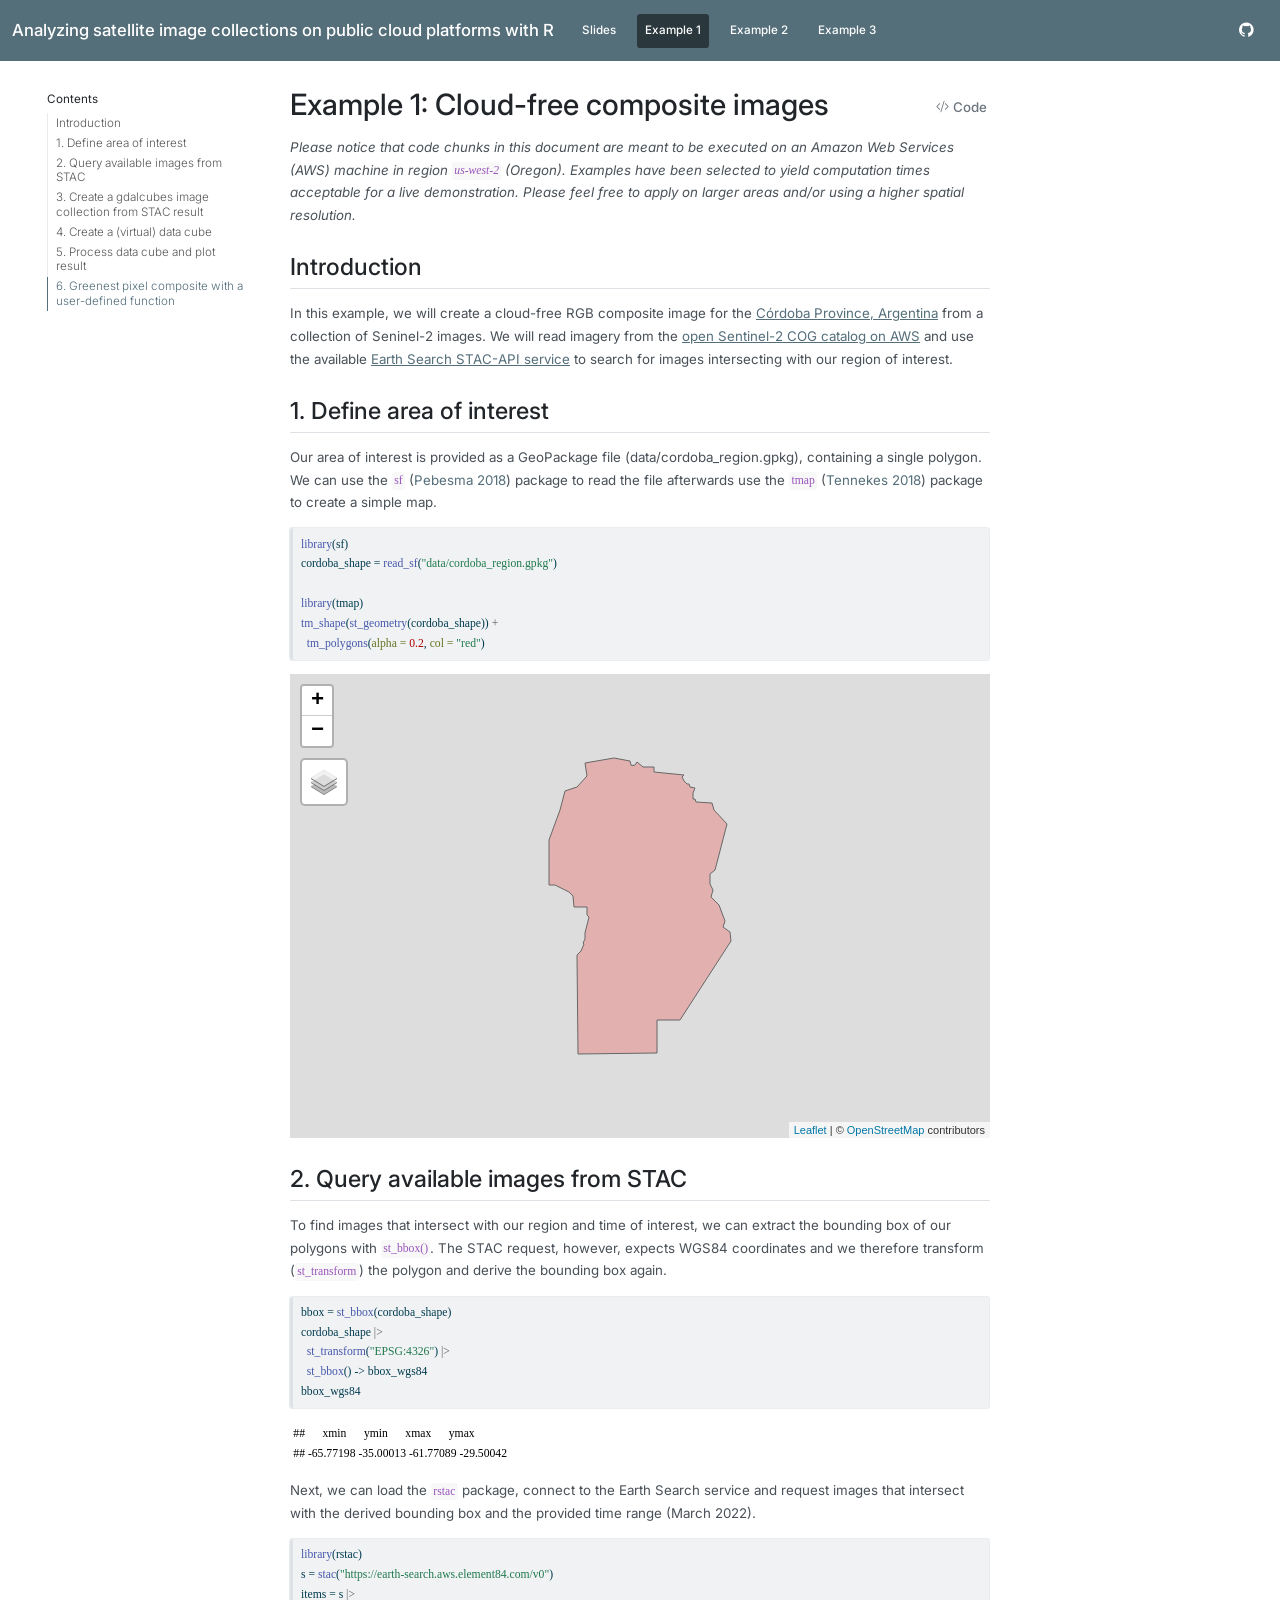
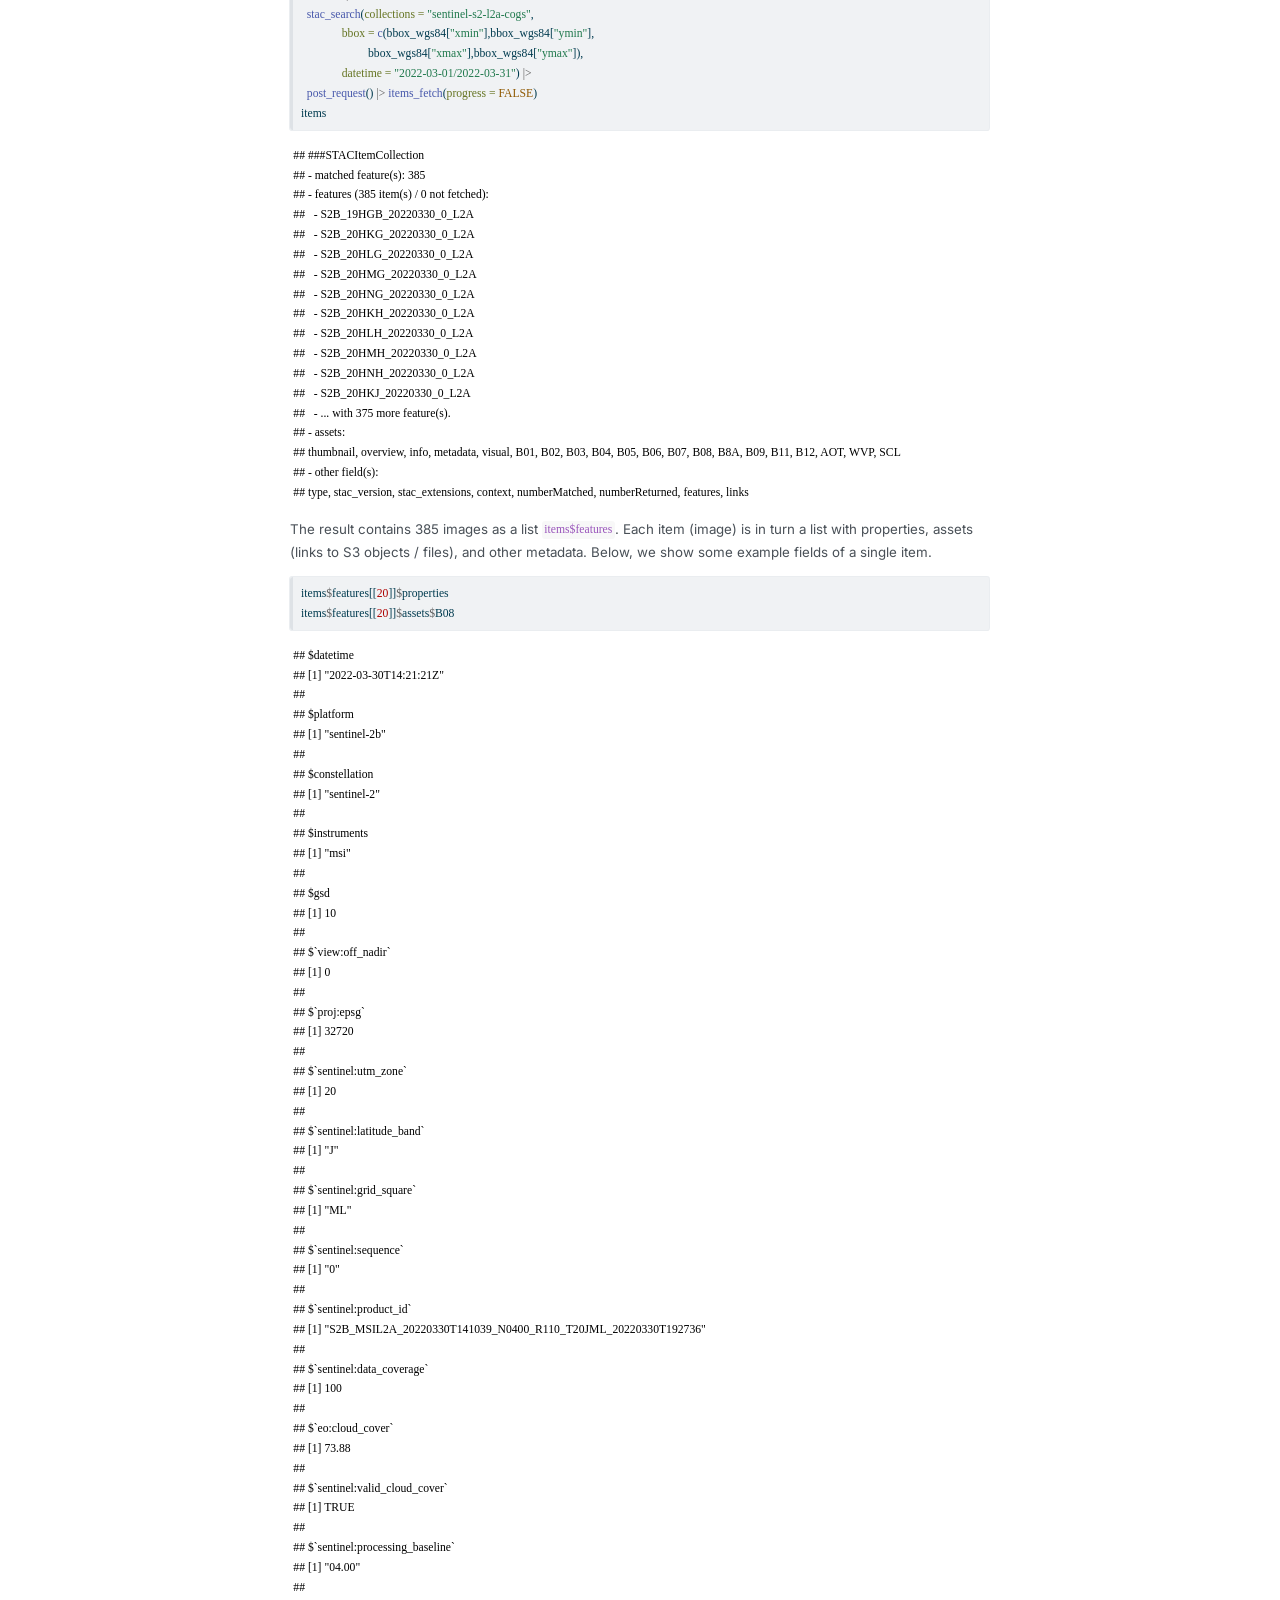
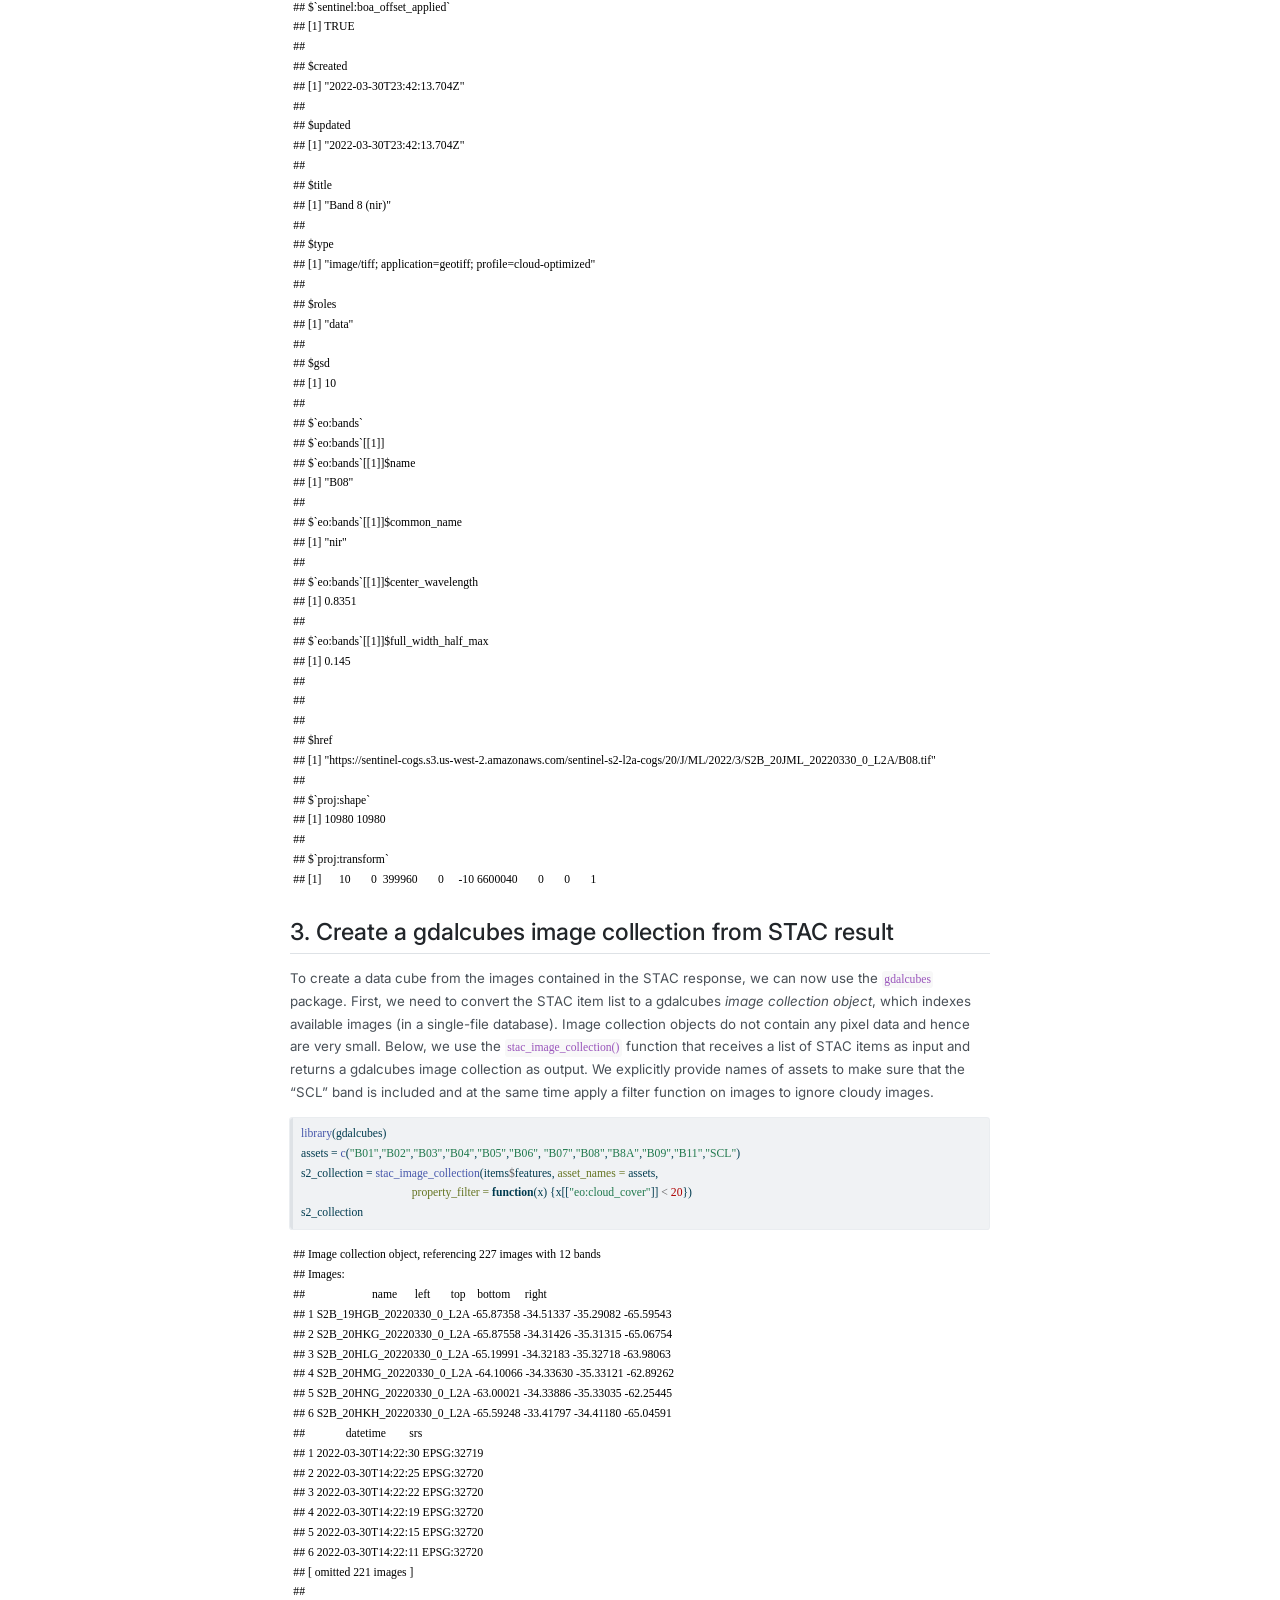
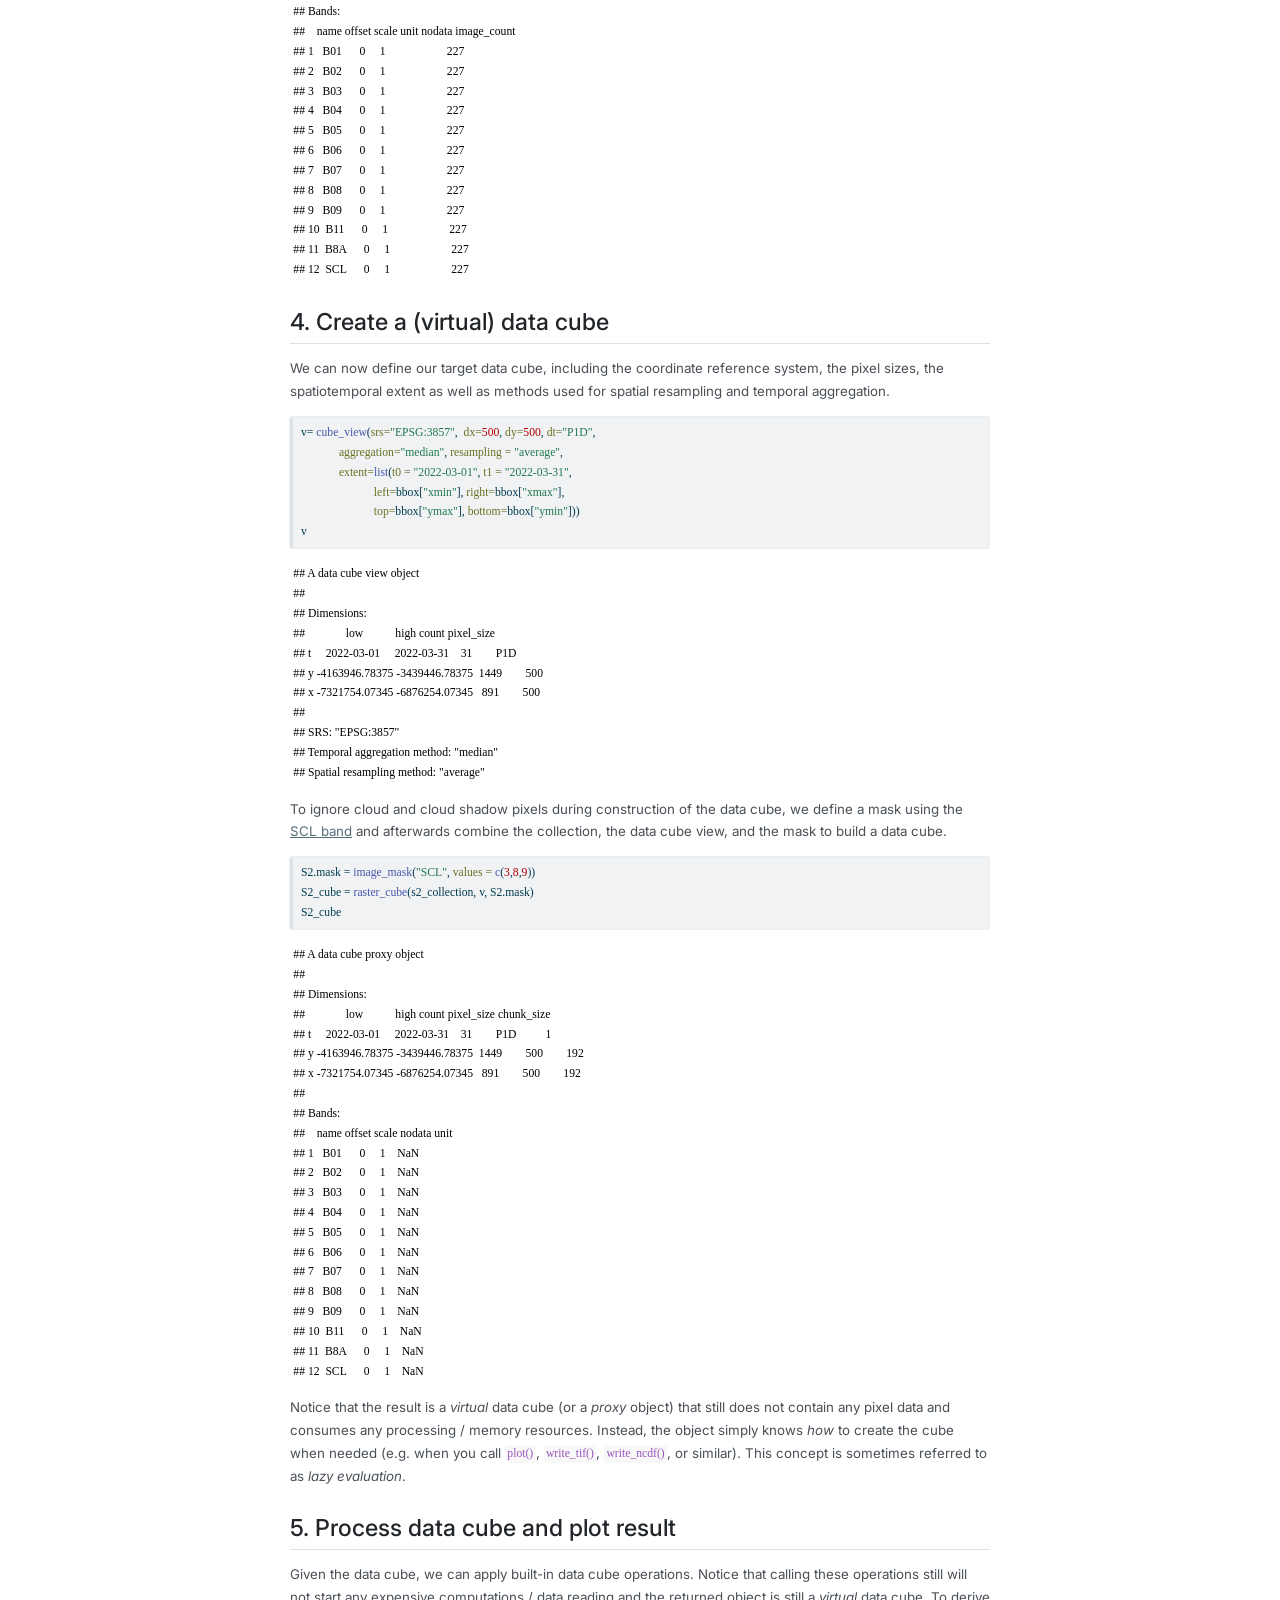
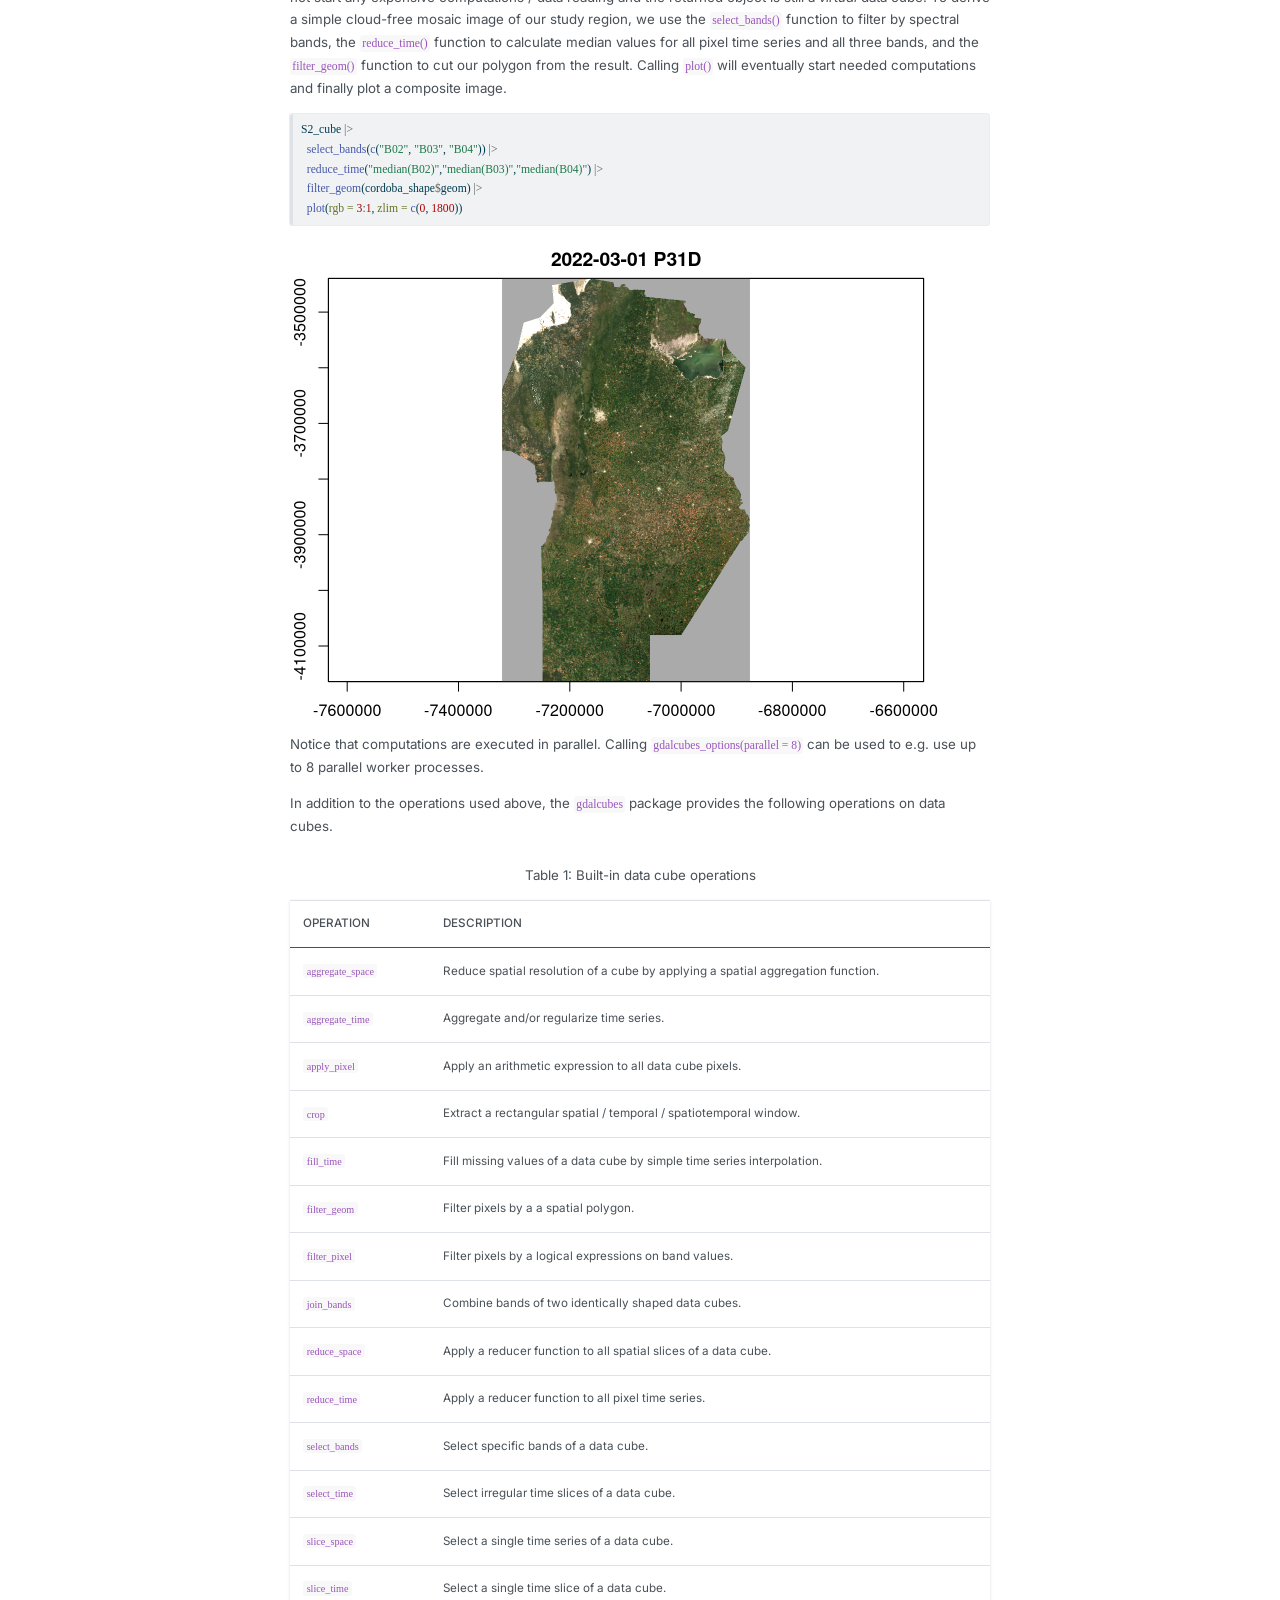
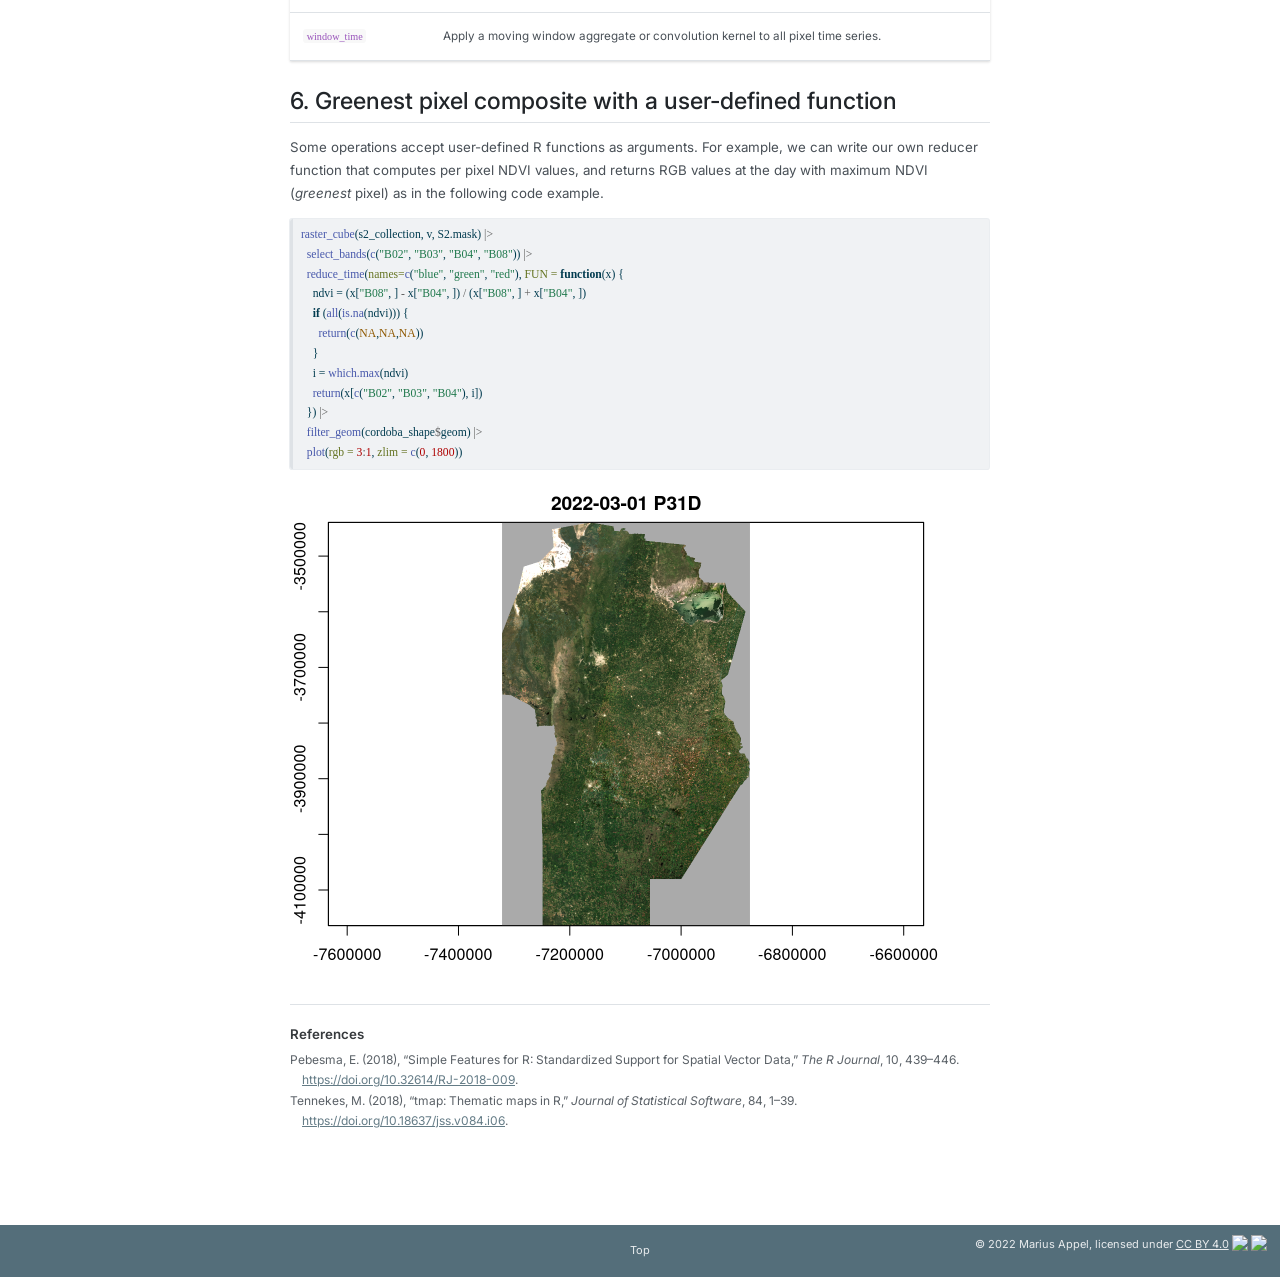
==== docs/ex01.html @ 3a86fdca "initial commit" ====
<!DOCTYPE html>
<html xmlns="http://www.w3.org/1999/xhtml" lang="en" xml:lang="en"><head>

<meta charset="utf-8">
<meta name="generator" content="quarto-1.0.36">

<meta name="viewport" content="width=device-width, initial-scale=1.0, user-scalable=yes">


<title>Analyzing satellite image collections on public cloud platforms with R - Example 1: Cloud-free composite images</title>
<style>
code{white-space: pre-wrap;}
span.smallcaps{font-variant: small-caps;}
span.underline{text-decoration: underline;}
div.column{display: inline-block; vertical-align: top; width: 50%;}
div.hanging-indent{margin-left: 1.5em; text-indent: -1.5em;}
ul.task-list{list-style: none;}
pre > code.sourceCode { white-space: pre; position: relative; }
pre > code.sourceCode > span { display: inline-block; line-height: 1.25; }
pre > code.sourceCode > span:empty { height: 1.2em; }
.sourceCode { overflow: visible; }
code.sourceCode > span { color: inherit; text-decoration: inherit; }
div.sourceCode { margin: 1em 0; }
pre.sourceCode { margin: 0; }
@media screen {
div.sourceCode { overflow: auto; }
}
@media print {
pre > code.sourceCode { white-space: pre-wrap; }
pre > code.sourceCode > span { text-indent: -5em; padding-left: 5em; }
}
pre.numberSource code
  { counter-reset: source-line 0; }
pre.numberSource code > span
  { position: relative; left: -4em; counter-increment: source-line; }
pre.numberSource code > span > a:first-child::before
  { content: counter(source-line);
    position: relative; left: -1em; text-align: right; vertical-align: baseline;
    border: none; display: inline-block;
    -webkit-touch-callout: none; -webkit-user-select: none;
    -khtml-user-select: none; -moz-user-select: none;
    -ms-user-select: none; user-select: none;
    padding: 0 4px; width: 4em;
    color: #aaaaaa;
  }
pre.numberSource { margin-left: 3em; border-left: 1px solid #aaaaaa;  padding-left: 4px; }
div.sourceCode
  {   }
@media screen {
pre > code.sourceCode > span > a:first-child::before { text-decoration: underline; }
}
code span.al { color: #ff0000; font-weight: bold; } /* Alert */
code span.an { color: #60a0b0; font-weight: bold; font-style: italic; } /* Annotation */
code span.at { color: #7d9029; } /* Attribute */
code span.bn { color: #40a070; } /* BaseN */
code span.bu { } /* BuiltIn */
code span.cf { color: #007020; font-weight: bold; } /* ControlFlow */
code span.ch { color: #4070a0; } /* Char */
code span.cn { color: #880000; } /* Constant */
code span.co { color: #60a0b0; font-style: italic; } /* Comment */
code span.cv { color: #60a0b0; font-weight: bold; font-style: italic; } /* CommentVar */
code span.do { color: #ba2121; font-style: italic; } /* Documentation */
code span.dt { color: #902000; } /* DataType */
code span.dv { color: #40a070; } /* DecVal */
code span.er { color: #ff0000; font-weight: bold; } /* Error */
code span.ex { } /* Extension */
code span.fl { color: #40a070; } /* Float */
code span.fu { color: #06287e; } /* Function */
code span.im { } /* Import */
code span.in { color: #60a0b0; font-weight: bold; font-style: italic; } /* Information */
code span.kw { color: #007020; font-weight: bold; } /* Keyword */
code span.op { color: #666666; } /* Operator */
code span.ot { color: #007020; } /* Other */
code span.pp { color: #bc7a00; } /* Preprocessor */
code span.sc { color: #4070a0; } /* SpecialChar */
code span.ss { color: #bb6688; } /* SpecialString */
code span.st { color: #4070a0; } /* String */
code span.va { color: #19177c; } /* Variable */
code span.vs { color: #4070a0; } /* VerbatimString */
code span.wa { color: #60a0b0; font-weight: bold; font-style: italic; } /* Warning */
div.csl-bib-body { }
div.csl-entry {
  clear: both;
}
.hanging div.csl-entry {
  margin-left:2em;
  text-indent:-2em;
}
div.csl-left-margin {
  min-width:2em;
  float:left;
}
div.csl-right-inline {
  margin-left:2em;
  padding-left:1em;
}
div.csl-indent {
  margin-left: 2em;
}
</style>


<script src="site_libs/quarto-nav/quarto-nav.js"></script>
<script src="site_libs/quarto-nav/headroom.min.js"></script>
<script src="site_libs/clipboard/clipboard.min.js"></script>
<script src="site_libs/quarto-html/quarto.js"></script>
<script src="site_libs/quarto-html/popper.min.js"></script>
<script src="site_libs/quarto-html/tippy.umd.min.js"></script>
<script src="site_libs/quarto-html/anchor.min.js"></script>
<link href="site_libs/quarto-html/tippy.css" rel="stylesheet">
<link href="site_libs/quarto-html/quarto-syntax-highlighting.css" rel="stylesheet" id="quarto-text-highlighting-styles">
<script src="site_libs/bootstrap/bootstrap.min.js"></script>
<link href="site_libs/bootstrap/bootstrap-icons.css" rel="stylesheet">
<link href="site_libs/bootstrap/bootstrap.min.css" rel="stylesheet" id="quarto-bootstrap" data-mode="light">
<script id="quarto-search-options" type="application/json">{
  "language": {
    "search-no-results-text": "No results",
    "search-matching-documents-text": "matching documents",
    "search-copy-link-title": "Copy link to search",
    "search-hide-matches-text": "Hide additional matches",
    "search-more-match-text": "more match in this document",
    "search-more-matches-text": "more matches in this document",
    "search-clear-button-title": "Clear",
    "search-detached-cancel-button-title": "Cancel",
    "search-submit-button-title": "Submit"
  }
}</script>
<script src="site_libs/htmlwidgets-1.5.4/htmlwidgets.js"></script>
<script src="site_libs/jquery-1.12.4/jquery.min.js"></script>
<link href="site_libs/leaflet-1.3.1/leaflet.css" rel="stylesheet">
<script src="site_libs/leaflet-1.3.1/leaflet.js"></script>
<link href="site_libs/leafletfix-1.0.0/leafletfix.css" rel="stylesheet">
<script src="site_libs/proj4-2.6.2/proj4.min.js"></script>
<script src="site_libs/Proj4Leaflet-1.0.1/proj4leaflet.js"></script>
<link href="site_libs/rstudio_leaflet-1.3.1/rstudio_leaflet.css" rel="stylesheet">
<script src="site_libs/leaflet-binding-2.1.1/leaflet.js"></script>
<script src="site_libs/leaflet-providers-1.9.0/leaflet-providers_1.9.0.js"></script>
<script src="site_libs/leaflet-providers-plugin-2.1.1/leaflet-providers-plugin.js"></script>


</head>

<body class="floating nav-fixed">

<div id="quarto-search-results"></div>
  <header id="quarto-header" class="headroom fixed-top">
    <nav class="navbar navbar-expand-lg navbar-dark ">
      <div class="navbar-container container-fluid">
      <a class="navbar-brand" href="./index.html">
    <span class="navbar-title">Analyzing satellite image collections on public cloud platforms with R</span>
  </a>
          <button class="navbar-toggler" type="button" data-bs-toggle="collapse" data-bs-target="#navbarCollapse" aria-controls="navbarCollapse" aria-expanded="false" aria-label="Toggle navigation" onclick="if (window.quartoToggleHeadroom) { window.quartoToggleHeadroom(); }">
  <span class="navbar-toggler-icon"></span>
</button>
          <div class="collapse navbar-collapse" id="navbarCollapse">
            <ul class="navbar-nav navbar-nav-scroll me-auto">
  <li class="nav-item">
    <a class="nav-link" href="./introduction.html">Slides</a>
  </li>  
  <li class="nav-item">
    <a class="nav-link active" href="./ex01.html" aria-current="page">Example 1</a>
  </li>  
  <li class="nav-item">
    <a class="nav-link" href="./ex02.html">Example 2</a>
  </li>  
  <li class="nav-item">
    <a class="nav-link" href="./ex03.html">Example 3</a>
  </li>  
</ul>
            <ul class="navbar-nav navbar-nav-scroll ms-auto">
  <li class="nav-item compact">
    <a class="nav-link" href="https://github.com/appelmar/CONAE_2022"><i class="bi bi-github" role="img" aria-label="GitHub">
</i> 
 </a>
  </li>  
</ul>
          </div> <!-- /navcollapse -->
      </div> <!-- /container-fluid -->
    </nav>
</header>
<!-- content -->
<div id="quarto-content" class="quarto-container page-columns page-rows-contents page-layout-article page-navbar">
<!-- sidebar -->
  <nav id="quarto-sidebar" class="sidebar collapse sidebar-navigation floating overflow-auto">
    <nav id="TOC" role="doc-toc">
    <h2 id="toc-title">Contents</h2>
   
  <ul>
  <li><a href="#introduction" id="toc-introduction" class="nav-link active" data-scroll-target="#introduction">Introduction</a></li>
  <li><a href="#define-area-of-interest" id="toc-define-area-of-interest" class="nav-link" data-scroll-target="#define-area-of-interest">1. Define area of interest</a></li>
  <li><a href="#query-available-images-from-stac" id="toc-query-available-images-from-stac" class="nav-link" data-scroll-target="#query-available-images-from-stac">2. Query available images from STAC</a></li>
  <li><a href="#create-a-gdalcubes-image-collection-from-stac-result" id="toc-create-a-gdalcubes-image-collection-from-stac-result" class="nav-link" data-scroll-target="#create-a-gdalcubes-image-collection-from-stac-result">3. Create a gdalcubes image collection from STAC result</a></li>
  <li><a href="#create-a-virtual-data-cube" id="toc-create-a-virtual-data-cube" class="nav-link" data-scroll-target="#create-a-virtual-data-cube">4. Create a (virtual) data cube</a></li>
  <li><a href="#process-data-cube-and-plot-result" id="toc-process-data-cube-and-plot-result" class="nav-link" data-scroll-target="#process-data-cube-and-plot-result">5. Process data cube and plot result</a></li>
  <li><a href="#greenest-pixel-composite-with-a-user-defined-function" id="toc-greenest-pixel-composite-with-a-user-defined-function" class="nav-link" data-scroll-target="#greenest-pixel-composite-with-a-user-defined-function">6. Greenest pixel composite with a user-defined function</a></li>
  </ul>
</nav>
</nav>
<!-- margin-sidebar -->
    <div id="quarto-margin-sidebar" class="sidebar margin-sidebar">
    </div>
<!-- main -->
<main class="content" id="quarto-document-content">

<header id="title-block-header" class="quarto-title-block default">
<div class="quarto-title">
<div class="quarto-title-block"><div><h1 class="title">Example 1: Cloud-free composite images</h1><button type="button" class="btn code-tools-button" id="quarto-code-tools-source"><i class="bi"></i> Code</button></div></div>
</div>



<div class="quarto-title-meta">

    
    
  </div>
  

</header>

<p><em>Please notice that code chunks in this document are meant to be executed on an Amazon Web Services (AWS) machine in region <code>us-west-2</code> (Oregon). Examples have been selected to yield computation times acceptable for a live demonstration. Please feel free to apply on larger areas and/or using a higher spatial resolution.</em></p>
<section id="introduction" class="level2">
<h2 class="anchored" data-anchor-id="introduction">Introduction</h2>
<p>In this example, we will create a cloud-free RGB composite image for the <a href="https://en.wikipedia.org/wiki/C%C3%B3rdoba_Province,_Argentina">Córdoba Province, Argentina</a> from a collection of Seninel-2 images. We will read imagery from the <a href="https://registry.opendata.aws/sentinel-2-l2a-cogs/">open Sentinel-2 COG catalog on AWS</a> and use the available <a href="https://earth-search.aws.element84.com/v0">Earth Search STAC-API service</a> to search for images intersecting with our region of interest.</p>
</section>
<section id="define-area-of-interest" class="level2">
<h2 class="anchored" data-anchor-id="define-area-of-interest">1. Define area of interest</h2>
<p>Our area of interest is provided as a GeoPackage file (data/cordoba_region.gpkg), containing a single polygon. We can use the <code>sf</code> <span class="citation" data-cites="sf">(<a href="#ref-sf" role="doc-biblioref">Pebesma 2018</a>)</span> package to read the file afterwards use the <code>tmap</code> <span class="citation" data-cites="tmap">(<a href="#ref-tmap" role="doc-biblioref">Tennekes 2018</a>)</span> package to create a simple map.</p>
<div class="cell">
<div class="sourceCode cell-code" id="cb1"><pre class="sourceCode r code-with-copy"><code class="sourceCode r"><span id="cb1-1"><a href="#cb1-1" aria-hidden="true" tabindex="-1"></a><span class="fu">library</span>(sf)</span>
<span id="cb1-2"><a href="#cb1-2" aria-hidden="true" tabindex="-1"></a>cordoba_shape <span class="ot">=</span> <span class="fu">read_sf</span>(<span class="st">"data/cordoba_region.gpkg"</span>)</span>
<span id="cb1-3"><a href="#cb1-3" aria-hidden="true" tabindex="-1"></a></span>
<span id="cb1-4"><a href="#cb1-4" aria-hidden="true" tabindex="-1"></a><span class="fu">library</span>(tmap)</span>
<span id="cb1-5"><a href="#cb1-5" aria-hidden="true" tabindex="-1"></a><span class="fu">tm_shape</span>(<span class="fu">st_geometry</span>(cordoba_shape)) <span class="sc">+</span>  </span>
<span id="cb1-6"><a href="#cb1-6" aria-hidden="true" tabindex="-1"></a>  <span class="fu">tm_polygons</span>(<span class="at">alpha =</span> <span class="fl">0.2</span>, <span class="at">col =</span> <span class="st">"red"</span>)</span></code><button title="Copy to Clipboard" class="code-copy-button"><i class="bi"></i></button></pre></div>
<div class="cell-output-display">

<div id="htmlwidget-7c6640cd20e34f1524ed" style="width:100%;height:464px;" class="leaflet html-widget"></div>
<script type="application/json" data-for="htmlwidget-7c6640cd20e34f1524ed">{"x":{"options":{"crs":{"crsClass":"L.CRS.EPSG3857","code":null,"proj4def":null,"projectedBounds":null,"options":{}}},"calls":[{"method":"createMapPane","args":["tmap401",401]},{"method":"addProviderTiles","args":["OpenStreetMap",null,"OSM",{"minZoom":0,"maxZoom":18,"tileSize":256,"subdomains":"abc","errorTileUrl":"","tms":false,"noWrap":false,"zoomOffset":0,"zoomReverse":false,"opacity":1,"zIndex":1,"detectRetina":false,"pane":"tilePane"}]},{"method":"addProviderTiles","args":["Esri.WorldImagery",null,"Imagery",{"minZoom":0,"maxZoom":18,"tileSize":256,"subdomains":"abc","errorTileUrl":"","tms":false,"noWrap":false,"zoomOffset":0,"zoomReverse":false,"opacity":1,"zIndex":1,"detectRetina":false,"pane":"tilePane"}]},{"method":"addPolygons","args":[[[[{"lng":[-63.8737138171462,-63.8695887398868,-63.8681015753407,-63.8488892255108,-63.847519239007,-63.8417490455268,-63.8383379178141,-63.8116488647218,-63.7840471179108,-63.7849822461552,-63.7873617072731,-63.7916447371055,-63.8011625806786,-63.8147255083316,-63.8163911312937,-63.8163911312937,-63.7977166917577,-63.7936870218697,-63.779212172151,-63.763710769048,-63.7539198600865,-63.7450055253826,-63.7405528630818,-63.7369597205229,-63.7349395459928,-63.7328610483429,-63.7294440663096,-63.7272262830783,-63.7260354413034,-63.7250159109481,-63.7251397482016,-63.7252077955844,-63.7236730014636,-63.7116666619585,-63.7113545863304,-63.7105217744002,-63.7101053693334,-63.7086776921237,-63.707606934441,-63.7065361767583,-63.7052274742215,-63.7033239055069,-63.7024910935767,-63.7021610525413,-63.7020571471073,-63.7020152011735,-63.7011229028051,-63.7009702601737,-63.7009018031592,-63.700528038424,-63.699516766281,-63.6984460094967,-63.6971967924996,-63.6962450085915,-63.6954716839977,-63.6953527111215,-63.6949957906962,-63.6946388720675,-63.6944009254167,-63.6938060610355,-63.6933896550704,-63.6927353033528,-63.6924378711623,-63.6916645456701,-63.6906532753239,-63.6899394362699,-63.6893445718887,-63.6886902201712,-63.6876194624885,-63.6868461378947,-63.6859538404247,-63.6855969208977,-63.6852994878088,-63.6850615420563,-63.6845261623167,-63.6839312979355,-63.6834554064306,-63.6834201448607,-63.6823846487479,-63.681194918189,-63.6802431342809,-63.6793508359125,-63.6781016189155,-63.6768524019185,-63.6764954832897,-63.6761385628644,-63.6760247795556,-63.6752659456856,-63.6750842138087,-63.67417550861,-63.6736996153085,-63.6733426975781,-63.6728668051749,-63.6725098847496,-63.6718555339303,-63.6712606677526,-63.6712011822127,-63.6712184289679,-63.671320155089,-63.6715581008414,-63.6719150203685,-63.6721529661209,-63.6716770737177,-63.6712011822127,-63.6709279757887,-63.6708442626858,-63.6706063169333,-63.6705540520517,-63.6703612107097,-63.67013042453,-63.6700114507555,-63.6700114507555,-63.6700114507555,-63.6697735050031,-63.6694165863744,-63.6690787551489,-63.6686432608822,-63.667988910063,-63.6676914769741,-63.6669181523803,-63.6655499625071,-63.6649550972276,-63.6640627988592,-63.6637653666686,-63.6637182078112,-63.6623971767954,-63.6614453919889,-63.6609694995857,-63.6601961749919,-63.659898741903,-63.6592443910837,-63.6587099725414,-63.65697936635,-63.6563968906349,-63.6558536587213,-63.6551398205656,-63.6546044417243,-63.6543664959718,-63.65430927239,-63.6540095755465,-63.6534960428346,-63.6532384985376,-63.6525063302585,-63.6510381857419,-63.6508818788825,-63.64873357944,-63.6477206094813,-63.6454657482866,-63.6448812953796,-63.6447891650624,-63.6444322464337,-63.6442291885519,-63.6441348124465,-63.6439563540305,-63.6437778938178,-63.6433020014146,-63.6429450836842,-63.642647649697,-63.6422907310683,-63.6416363793508,-63.6410415131729,-63.6403276759156,-63.6400302428267,-63.6394353784456,-63.6392703651144,-63.6390784589186,-63.6390784589186,-63.6391094984066,-63.6392602599658,-63.6394948648837,-63.6397046861812,-63.6397328115345,-63.6397046861812,-63.6396138377599,-63.6395543504235,-63.6391379444583,-63.6390351071213,-63.6385430800772,-63.6379482156961,-63.6377697545851,-63.6377392864256,-63.6377102690453,-63.637531809731,-63.637174890204,-63.6365282648961,-63.6360446460832,-63.6359431804735,-63.6356282401181,-63.6352118350513,-63.6347785183009,-63.6330703205842,-63.6325349417428,-63.6318211026888,-63.6315831578347,-63.6306908594663,-63.6296201017837,-63.6283708847866,-63.6274847551493,-63.6256683284072,-63.6253887098087,-63.6235924376682,-63.6205678199881,-63.6177701230369,-63.6157356113949,-63.6142795995245,-63.6125927376941,-63.6120120900506,-63.6108437825146,-63.6097998575095,-63.6088474232211,-63.6061946245252,-63.605382928394,-63.6037472498736,-63.6015551899004,-63.6008165259036,-63.5984378166756,-63.596177855745,-63.5926296469167,-63.5920336246072,-63.5908382202889,-63.5898321448999,-63.5884348909339,-63.5870897895602,-63.5850077112256,-63.5826827212516,-63.5808988566418,-63.5788519302826,-63.5769948278244,-63.5766074823587,-63.574600346875,-63.5725891330399,-63.5701865699479,-63.5684679544688,-63.5672589972679,-63.5652069055958,-63.5621387339974,-63.5589501324554,-63.5567692987284,-63.5536624232159,-63.5500004014343,-63.5475222019921,-63.5449171918727,-63.5435431009663,-63.5434647454156,-63.5425913170582,-63.5410446669722,-63.5403308288165,-63.5391410991559,-63.5380108550351,-63.5368806109143,-63.5352744743903,-63.5345606353363,-63.5331329599232,-63.5325380937455,-63.5322406615549,-63.5320027158024,-63.5316992666961,-63.5315863098373,-63.5310406003702,-63.5300828076311,-63.5272031582749,-63.5255738649794,-63.5241422235044,-63.5229453351693,-63.5220089798261,-63.5212356552324,-63.5204623297402,-63.5194510584957,-63.5184397881494,-63.5179638957461,-63.5171905711524,-63.5165957058729,-63.516119814368,-63.5156439219647,-63.5148111100345,-63.5143947049677,-63.5133834346215,-63.5127290820056,-63.5117772971991,-63.5107660268529,-63.5101711615734,-63.5101377801775,-63.5099927013608,-63.5098737293828,-63.5094573225194,-63.5092778076846,-63.5088624581383,-63.5080891326461,-63.5075537538048,-63.507137348738,-63.5060071046172,-63.5058286453028,-63.5049363469345,-63.5044009680932,-63.5039845630264,-63.5034135570008,-63.5033896986452,-63.5029138053437,-63.5025568858166,-63.5021999671879,-63.5013076688196,-63.5003558849115,-63.4994635865432,-63.4988092357239,-63.4981325887193,-63.4970841263236,-63.4651993487819,-63.4687744145423,-63.4723982076187,-63.4765674074299,-63.4806658451496,-63.4592506968856,-63.4590127511332,-63.4052834557746,-63.337562376148,-63.2704743779297,-63.2698412947248,-63.2522031813449,-63.2233934618866,-63.2070261511218,-63.1952530394172,-63.1679422533335,-63.1509970222104,-63.0283911128343,-63.0109116760695,-62.9854866316337,-62.9478667281454,-62.9275772345095,-62.9240420377781,-62.8589855193878,-62.8461393844494,-62.836103149177,-62.8257138571334,-62.8152616524771,-62.808650553246,-62.807582062911,-62.8070095144782,-62.807542512784,-62.8065526573759,-62.8065643552375,-62.8060951588764,-62.8056389449677,-62.8049536606617,-62.8042683754573,-62.8038115183549,-62.8038115183549,-62.8050298036618,-62.8065526573759,-62.8071617995801,-62.8079993698864,-62.8086846550907,-62.8083800839886,-62.8079993698864,-62.8076186557842,-62.8073902276821,-62.8064765143757,-62.8058673730698,-62.8063242292738,-62.8058673730698,-62.8057150870696,-62.8063242292738,-62.8068572293763,-62.8076186557842,-62.8079993698864,-62.8086846550907,-62.8093699384985,-62.8108927949075,-62.8120349354176,-62.8128725057239,-62.813100933826,-62.8142430761327,-62.815080646439,-62.8160705018471,-62.8170603572554,-62.8190984846164,-62.8213872688912,-62.8233653241125,-62.8249456322754,-62.826978954548,-62.8292657607325,-62.8282461252743,-62.8276059615483,-62.8316710915339,-62.8328482501704,-62.8337482965081,-62.8347180952309,-62.8347187932219,-62.8347590970355,-62.8348094565902,-62.8347037563224,-62.8346152057915,-62.8338432457386,-62.833469787329,-62.8334067462572,-62.8347102556334,-62.8351028679216,-62.8357796433853,-62.8361140125037,-62.8363300663128,-62.837255415497,-62.8382162876609,-62.8386756869955,-62.8383376976665,-62.8376069415391,-62.8375398400823,-62.8377971849533,-62.8369666565405,-62.8351081760667,-62.8333684977891,-62.8319432963363,-62.8317364996663,-62.8306347590895,-62.8300661057517,-62.8277509020245,-62.8263839868606,-62.8253371647887,-62.8252373808252,-62.8261678683729,-62.8267256062817,-62.8267347250801,-62.8258055077502,-62.8258456606468,-62.8268992856604,-62.8271256907564,-62.8270619130662,-62.8264755880701,-62.8250449670812,-62.8242510198635,-62.8229252062171,-62.8225309886395,-62.8224197610377,-62.8232973836292,-62.8233095782592,-62.8234149075229,-62.8227763670527,-62.8228732539493,-62.8232294332645,-62.8232198832747,-62.8232171047855,-62.8221107881906,-62.8211638201507,-62.8204514902664,-62.8204388788181,-62.82034214733,-62.8203079475688,-62.819846003307,-62.8192563159169,-62.8175013033974,-62.8148515886179,-62.8131701256624,-62.8123783685373,-62.8118078691616,-62.811002266303,-62.8095101421582,-62.8081174893631,-62.8070998014524,-62.8063455444988,-62.8054739936203,-62.8037948132839,-62.8016775380581,-62.8009635813248,-62.8005285200462,-62.8002114003779,-62.8003492630279,-62.8006842915097,-62.801034051464,-62.8007984709756,-62.8006344547744,-62.8010685602456,-62.801501737757,-62.8001876282606,-62.8000906991431,-62.7991622435845,-62.7991192169773,-62.7994124270861,-62.7992455793951,-62.7988916584445,-62.7977659490193,-62.7963411841477,-62.7952521789867,-62.7936699762768,-62.7925966961247,-62.7918441405803,-62.7913336594454,-62.7913423156115,-62.7908829962269,-62.789990989811,-62.7892179041691,-62.787706717774,-62.7872344527678,-62.7864562566103,-62.7858439020305,-62.7856234994773,-62.785542338488,-62.78710618682,-62.7875977260789,-62.7877630089046,-62.7893801848252,-62.7905136035922,-62.7912418408436,-62.7919539165047,-62.792406761731,-62.7925257346072,-62.7922877888547,-62.791930870226,-62.7913360049466,-62.7900273015114,-62.7882427065714,-62.786934002238,-62.7856252988028,-62.7836027563136,-62.7824130257547,-62.7811043232179,-62.7795576731319,-62.7772971857887,-62.7756315628265,-62.7740849127406,-62.772181344026,-62.7711105872416,-62.768850099,-62.7664706378822,-62.764448095393,-62.7617117156465,-62.7582614986426,-62.7557630628519,-62.7536215483849,-62.7514800339178,-62.7496954380794,-62.7492195465745,-62.7480298151172,-62.747553922714,-62.7463641930534,-62.7441037048118,-62.7431519200054,-62.7425570547259,-62.7412483521891,-62.7395827283286,-62.7388688910712,-62.7372032681091,-62.7360135375501,-62.734704834115,-62.7333961306799,-62.7326822916259,-62.731373589089,-62.7304218042826,-62.7295889923523,-62.7291131008474,-62.7289941279712,-62.7285182346696,-62.7272095321328,-62.7260198006756,-62.7253059634182,-62.7238782871068,-62.7218557446177,-62.7209039598112,-62.7198332030268,-62.7186434715696,-62.7176916876614,-62.7173488195821,-62.7156691460706,-62.7142414697592,-62.7130517392003,-62.7118620086414,-62.7101963865776,-62.7091256288949,-62.707578978809,-62.7063892491483,-62.7051995185895,-62.7037718404814,-62.7015113540364,-62.6994888124456,-62.6975852428327,-62.6963955131721,-62.6961575665213,-62.6953247554894,-62.6933022130002,-62.6916365909364,-62.6911606985332,-62.6887812365171,-62.6874725339802,-62.6860448567705,-62.6837843685289,-62.6824756659921,-62.6815238811856,-62.679977231998,-62.6786685276645,-62.6768839327245,-62.6756942012673,-62.674504472505,-62.6735526876985,-62.6711732256823,-62.6695076045168,-62.6685985678398,-62.6677230077801,-62.666771223872,-62.6651056009099,-62.6637968965764,-62.6623692211633,-62.6612984634806,-62.6599897600455,-62.6589190014645,-62.6579672175563,-62.6574913260514,-62.6570154336482,-62.6566585132229,-62.6559446759655,-62.6549928920574,-62.6561826217179,-62.6570154336482,-62.6570154336482,-62.6576102989277,-62.6579672175563,-62.6583241370833,-62.6595138685406,-62.6595138685406,-62.660584625325,-62.6620123016363,-62.663083059319,-62.6645107365287,-62.6654625204368,-62.6658194390655,-62.666414304345,-62.6676040358022,-62.6685985678398,-62.6686747916883,-62.6692696578661,-62.6702214417742,-62.670459388425,-62.6708163070537,-62.6717680918601,-62.6729578215207,-62.6736716596764,-62.6746234453812,-62.6747424173591,-62.6743854996287,-62.673433713924,-62.6721250113871,-62.6722439842633,-62.6711732256823,-62.6702214417742,-62.6689127374408,-62.6685985678398,-62.6673660891514,-62.666057384818,-62.6654625204368,-62.664629709405,-62.6642727898779,-62.6637968965764,-62.6629640855445,-62.6618933287601,-62.6611637359509,-62.6609415439536,-62.6603466795725,-62.6601413273935,-62.6583241370833,-62.6573723531752,-62.6570128626699,-62.6554396673673,-62.6541442194725,-62.6499951643815,-62.6479388766787,-62.6458392910775,-62.6431304824237,-62.6416452851881,-62.6346348650501,-62.6344453950853,-62.6344185983404,-62.63193657477,-62.6280715633786,-62.6279639829368,-62.6230713716239,-62.6227166556643,-62.6180145401922,-62.612913507157,-62.6090719983884,-62.6085074835891,-62.6081294401782,-62.607009320969,-62.6055702926474,-62.6032671488028,-62.6014548417346,-62.6009996033964,-62.6009225324365,-62.5981026641658,-62.5963391787366,-62.5957443143555,-62.5946735566728,-62.5937564594127,-62.5918182031517,-62.5903905268404,-62.5886059310019,-62.5863454427604,-62.5842039282933,-62.5828952257564,-62.5825383053311,-62.581586521423,-62.5803967908641,-62.5786121950257,-62.5776604111175,-62.5756378695267,-62.5717117583229,-62.5564832077078,-62.5567211543586,-62.5568401272348,-62.5570780729873,-62.5573160187397,-62.5576729382667,-62.5580298577937,-62.5583867773207,-62.5583867773207,-62.5589816417019,-62.5601713713624,-62.5608852113147,-62.5615990494705,-62.5633746370031,-62.5632993465043,-62.563451690895,-62.5636527590084,-62.5648096202111,-62.5643681189102,-62.5626321282169,-62.5622075951934,-62.5614219097813,-62.5615131983771,-62.5630313772584,-62.5630845862693,-62.5631447814782,-62.5645781450236,-62.5663604169204,-62.5676453715943,-62.5676485507321,-62.5676652827526,-62.5703741713565,-62.5699671482945,-62.5705904012353,-62.5711673073955,-62.5724511769047,-62.573811001666,-62.5760728023463,-62.5763307661565,-62.5773154571501,-62.5779143091528,-62.5786920444746,-62.5792904356416,-62.5799460854248,-62.5798763743621,-62.5798727577448,-62.5806954995607,-62.5823144361792,-62.5834926521328,-62.5848704018773,-62.5875582195979,-62.5880792936666,-62.5919125487144,-62.5922760609773,-62.5933355654644,-62.5947538094653,-62.5961747070896,-62.5968012316946,-62.5966279709308,-62.5963612431567,-62.5957637206605,-62.594658912337,-62.5946862606475,-62.5954160591709,-62.5954416602581,-62.5924636579547,-62.5923247496657,-62.59275488099,-62.5926461740609,-62.594245854393,-62.5953764048393,-62.5954014157334,-62.594565674397,-62.5951230529797,-62.5960770377603,-62.5960034145345,-62.596628456021,-62.5980935238078,-62.5987605597372,-62.5997267121983,-62.6013197018781,-62.601148799192,-62.5990098170757,-62.5966027911534,-62.5968964099955,-62.5996816104828,-62.5983062412738,-62.5982411268905,-62.5968654396778,-62.5959948365219,-62.5950285870428,-62.5964855681953,-62.5968759885942,-62.5989398958072,-62.5993315370166,-62.598986408776,-62.5977836023398,-62.5957450707369,-62.5945113631533,-62.5931088252968,-62.5915102130616,-62.5901566486595,-62.5910438239357,-62.5898696890285,-62.5896947097876,-62.5904387475065,-62.5907304619203,-62.5912896245571,-62.5913763892371,-62.5919152759996,-62.5924373876225,-62.5928291788505,-62.5932891153777,-62.5934467993545,-62.5935454442542,-62.5936180047729,-62.5925231830204,-62.5913709346667,-62.590632658742,-62.5894235676921,-62.5876401809861,-62.585676332621,-62.5822011649101,-62.5804121754117,-62.5789124308583,-62.5767690955061,-62.5741701193705,-62.573190500265,-62.5716913683627,-62.5688071645479,-62.5665422530018,-62.566414135276,-62.5645830606048,-62.5627835698007,-62.5612882260939,-62.560344312326,-62.5587515427334,-62.5564440555344,-62.5540757011868,-62.5523963151362,-62.5503175911108,-62.547710248965,-62.5455685862759,-62.5446489521735,-62.5431536803319,-62.5402194134064,-62.5393845721819,-62.5373034182138,-62.5345305183576,-62.533240552881,-62.5314176959981,-62.5310134559168,-62.5276153672506,-62.5242336117528,-62.5239762381357,-62.522077829344,-62.5212255904475,-62.5212401530365,-62.5200774545811,-62.5151390561383,-62.3208434144149,-62.2700830744265,-62.2567851920031,-62.2321188359101,-62.1766471367854,-62.173793625709,-62.1671561303814,-62.1607041982455,-62.1532906582256,-62.1466884199764,-62.1436923507559,-62.1391342118677,-62.1306025262372,-62.1036905633936,-62.0802425725575,-62.0234206875944,-61.9825932173319,-61.843396541264,-61.8414759342033,-61.8433340301983,-61.8433683835714,-61.8441215158342,-61.8604148961495,-61.8892938119359,-61.9179941677966,-61.9398227477037,-61.9706367091723,-61.9915236929649,-62.025344497149,-62.0603107359654,-62.0899471372505,-62.1115884318956,-62.1236116381685,-62.1257900302746,-62.1323519242861,-62.1348198748493,-62.2336842976164,-62.2403610744746,-62.2403320570943,-62.2344915524768,-62.2173992770231,-62.217220043361,-62.2171018439342,-62.2245971459164,-62.2246566332529,-62.2223961450112,-62.2213253864302,-62.1879534470374,-62.1844387893865,-62.175937168572,-62.1698695437994,-62.1670141911767,-62.1781797183556,-62.1814694162997,-62.1813301199385,-62.1812487325738,-62.1808185635202,-62.1818647334152,-62.1818807351054,-62.1833682257399,-62.1875377085205,-62.196043614299,-62.1814483391282,-62.179506361147,-62.1760561423465,-62.1695357370264,-62.1476810700434,-62.1277530854273,-62.1188895926735,-62.0476247365063,-62.0412001922067,-62.0384043260221,-62.0364412708694,-62.0345377012564,-62.0249603712453,-62.0118138486591,-62.0113248381578,-62.0109215520873,-62.0104414501787,-62.0102719039486,-62.0079270010197,-62.0074713332868,-61.9942653242625,-61.9859966976865,-61.9852233730927,-61.9839741560957,-61.9822490466954,-61.9759434761704,-61.9736829879289,-61.9716009590016,-61.9679722808867,-61.9649384689496,-61.9626779816063,-61.9616170002889,-61.9603580060283,-61.9580380322469,-61.9569672736659,-61.9555990837926,-61.954409354132,-61.9526247582936,-61.9490555675152,-61.9474494300928,-61.9456053478163,-61.9444156172574,-61.9320424210617,-61.9274024717022,-61.9196692239676,-61.9138395440492,-61.9126498134903,-61.9121144346489,-61.912887760141,-61.9132864091079,-61.9135421118586,-61.9136535370898,-61.9137800585094,-61.9145842770641,-61.9148508143954,-61.9152672212589,-61.9159810594145,-61.9164569509195,-61.9167543840083,-61.916932844221,-61.9175237209806,-61.917717224381,-61.9178251425894,-61.9183010340943,-61.9185279494334,-61.9185670360297,-61.9185984662849,-61.9191338451262,-61.9197881968437,-61.9201451163708,-61.9201451163708,-61.9194907637549,-61.9194312773168,-61.9188364120373,-61.9182415476562,-61.9180036010054,-61.9180036010054,-61.9180036010054,-61.9180036010054,-61.9174682221641,-61.9166948975703,-61.9161595187289,-61.9160805029165,-61.9159027173386,-61.9153861932368,-61.9153861932368,-61.9151482483826,-61.9145533831032,-61.9140774915983,-61.9140774915983,-61.9140774915983,-61.9134231389824,-61.912887760141,-61.912530840614,-61.9119359762329,-61.9121144346489,-61.9133041661062,-61.9141964644745,-61.9146723559794,-61.9154456814716,-61.9160405458527,-61.9167543840083,-61.9173492492878,-61.9184200069705,-61.9189553849135,-61.9200261434945,-61.9207994680883,-61.9212158731551,-61.9225245765903,-61.9237143071492,-61.9243686588668,-61.9253799292131,-61.9261532547052,-61.9269265801973,-61.9279378505436,-61.9287706624738,-61.9292465539787,-61.9294845006295,-61.929425013293,-61.9293060413151,-61.9292465539787,-61.9293060413151,-61.929425013293,-61.9294845006295,-61.9295439870676,-61.9293655268549,-61.9291275811024,-61.9289491217881,-61.9286516895976,-61.9281757971943,-61.9276404174546,-61.9269860657371,-61.9257963360765,-61.9250230114827,-61.9241307131143,-61.9234168749586,-61.9225245765903,-61.9203235756851,-61.9187769264975,-61.9177656552529,-61.9159215729764,-61.9144344093286,-61.9136188809845,-61.9125903270522,-61.9112221371789,-61.9103408503593,-61.9099134337437,-61.9078908921529,-61.9063442411687,-61.9054519454953,-61.904262214038,-61.9042027284982,-61.9044406733524,-61.9044406733524,-61.9038739208497,-61.9034888885459,-61.903012997041,-61.9029535106029,-61.9028940241648,-61.9025371046378,-61.9021206986727,-61.9021206986727,-61.9018827529202,-61.9015853198313,-61.9013473731805,-61.9011689147645,-61.9011689147645,-61.9017042936059,-61.9028940241648,-61.9039647809491,-61.9048570784192,-61.9058683496637,-61.9065227022796,-61.9068201353685,-61.9077124319403,-61.9085452438705,-61.9091995964864,-61.9103298388105,-61.9115790558076,-61.9125903270522,-61.9134826245222,-61.9144344093286,-61.9152672212589,-61.915683627224,-61.9166354111322,-61.917289763748,-61.9180630874435,-61.9188958984754,-61.9200856290344,-61.9208589545264,-61.921513306244,-61.9225245765903,-61.9237737944857,-61.9246066055176,-61.9251419843589,-61.9246066055176,-61.9238332800254,-61.9234168749586,-61.9241307131143,-61.9234168749586,-61.9230004689935,-61.9222866317362,-61.921513306244,-61.9209779274027,-61.91990716972,-61.920264089247,-61.9210969002789,-61.9212753595933,-61.9208886213887,-61.9208589545264,-61.9207883424535,-61.9203235756851,-61.9193717908786,-61.9186750431712,-61.9184794925103,-61.9178104120154,-61.9174682221641,-61.9173038798744,-61.9172910986446,-61.9168138713448,-61.9157431127638,-61.9154110702819,-61.9151964277263,-61.9142559500143,-61.9135133891257,-61.9129472465791,-61.9118170033567,-61.9108057321121,-61.9090211353754,-61.9079971700375,-61.9071175666608,-61.9056304039113,-61.904262214038,-61.902656077514,-61.9018232664821,-61.9009309690121,-61.8998007248913,-61.8987299672086,-61.8973617773353,-61.8967074247194,-61.8958746136875,-61.8951012890937,-61.8945659102523,-61.8940900178491,-61.893554639906,-61.8935036892598,-61.8930192996923,-61.8921864500328,-61.891591583855,-61.891056205912,-61.8905803144071,-61.8900449355658,-61.8897475024769,-61.8904018532962,-61.8905208270706,-61.889985447331,-61.8896285296006,-61.8896285296006,-61.8900449355658,-61.8900449355658,-61.8899259617912,-61.889093149861,-61.8895095558261,-61.8899259617912,-61.8899259617912,-61.8899259617912,-61.8897475024769,-61.8896285296006,-61.8896285296006,-61.8896285296006,-61.8893310974101,-61.8890336634228,-61.889093149861,-61.889093149861,-61.889093149861,-61.8892716100736,-61.8891526371974,-61.8888552041085,-61.8884982845815,-61.8886172574577,-61.8892121236355,-61.8894500693879,-61.8894500693879,-61.889093149861,-61.8887362312323,-61.8892716100736,-61.8895690422642,-61.8899259617912,-61.890342366858,-61.8908182601596,-61.8912346652264,-61.8916978707228,-61.8918295305058,-61.8919246441281,-61.8924838822234,-61.8926643627471,-61.8929497314617,-61.8930787475028,-61.8936141254459,-61.8941495051855,-61.8945064238142,-61.8949228297793,-61.8953392348461,-61.8952202619699,-61.8952202619699,-61.8957556408113,-61.8959341010239,-61.8962910196526,-61.896826398494,-61.8975402366496,-61.8982540757036,-61.898610993434,-61.8989084265229,-61.8998007248913,-61.9006930232596,-61.9012284012026,-61.9013473731805,-61.9016448071677,-61.9022396715489,-61.9029535106029,-61.9033699156697,-61.9042027284982,-61.9044406733524,-61.9049760512954,-61.9055709183715,-61.9060468098764,-61.906701161594,-61.907236539537,-61.9087831905213,-61.9096754879913,-61.9102703532708,-61.9111031643027,-61.9119954617727,-61.9123523812997,-61.9118764888964,-61.9114600829313,-61.9115195702678,-61.9119359762329,-61.9128282746012,-61.9133041661062,-61.9141369771381,-61.91496978817,-61.9156241398876,-61.91586208564,-61.9162784916051,-61.9169923297608,-61.9175871950403,-61.9184794925103,-61.9188958984754,-61.9197881968437,-61.9203830612249,-61.9212158731551,-61.9218107393329,-61.9225245765903,-61.9232979020825,-61.9244876326413,-61.9257963360765,-61.9265101742322,-61.9280568234197,-61.9288896344517,-61.9299009056963,-61.9304362854359,-61.9312096091314,-61.9325777990046,-61.9332321516205,-61.9340649635508,-61.9347788008082,-61.9354926389638,-61.9363849373322,-61.9368013432973,-61.9373367212404,-61.9388238848882,-61.9402515603012,-61.9413818053203,-61.9419171841617,-61.9425715358792,-61.9432853740349,-61.9439397257525,-61.9448320223242,-61.9453674020639,-61.9452484282894,-61.9445940774701,-61.9435233206857,-61.9432853740349,-61.9431069147206,-61.942987940946,-61.9428094816317,-61.9426905096538,-61.9425715358792,-61.9427499951936,-61.9433448595747,-61.9435828062255,-61.9434638324509,-61.9433448595747,-61.9434043469112,-61.9434043469112,-61.9435828062255,-61.9436422935619,-61.9434043469112,-61.9438802384161,-61.9442966443812,-61.9444156172574,-61.9446535639082,-61.9442966443812,-61.9444156172574,-61.9445940774701,-61.9447725367844,-61.9450104834352,-61.9453674020639,-61.9457243206926,-61.9453079156258,-61.9456053478163,-61.9456648351528,-61.9454863749401,-61.9454471419184,-61.9454402500435,-61.9450104834352,-61.9444751045939,-61.9438802384161,-61.9431664011587,-61.9423930756666,-61.9413223188822,-61.9408198704826,-61.9405489942884,-61.9404000428345,-61.9397756687963,-61.9391808044151,-61.9388238848882,-61.9385859382374,-61.9381695331706,-61.9373590371886,-61.9372772348022,-61.937410500773,-61.9374556941165,-61.9374556941165,-61.9369203161736,-61.9362064771195,-61.9360545998528,-61.9358734357111,-61.9357900711544,-61.9348382863479,-61.9341244490906,-61.9339459897763,-61.9339459897763,-61.9339459897763,-61.9338865024398,-61.9336485575857,-61.9328752320936,-61.9321613939378,-61.9318044753092,-61.9315665286584,-61.9319829337252,-61.9316260150966,-61.9314475557822,-61.9311501226933,-61.9307932040646,-61.9303767980995,-61.9301983387851,-61.9294449756553,-61.9288578466671,-61.9282582185199,-61.9281168452538,-61.927381509515,-61.9269514940734,-61.9268726031268,-61.9265796813773,-61.9264125812597,-61.9259156071934,-61.9253962480085,-61.9248048205816,-61.9238927664636,-61.9228814961173,-61.9220486850854,-61.9205020349995,-61.9197881968437,-61.9184200069705,-61.9183658762881,-61.9180403394055,-61.917289763748,-61.9161595187289,-61.9152672212589,-61.9145533831032,-61.9134231389824,-61.9127687872648,-61.9113411091568,-61.9102703532708,-61.9091995964864,-61.9091280807083,-61.9085793753597,-61.9084262709942,-61.9074149997496,-61.9061657827526,-61.9055709183715,-61.9044406733524,-61.9037863225331,-61.9033699156697,-61.9023586453234,-61.9021206986727,-61.9018827529202,-61.9014663469551,-61.9009904554501,-61.9003955892724,-61.8995627791388,-61.8983135621418,-61.8970643451447,-61.8955771823952,-61.8948633424429,-61.8939115585348,-61.8931977203791,-61.8925433686615,-61.891591583855,-61.891056205912,-61.8905803144071,-61.8896285296006,-61.8889741769847,-61.8876059871115,-61.8867136887431,-61.8856429319588,-61.8852559664805,-61.8848575331092,-61.8845721742761,-61.8835609039298,-61.8827875784377,-61.8810624699358,-61.8801106851293,-61.87945633431,-61.8789975988304,-61.8783326604672,-61.8777532938213,-61.876199599147,-61.8761965529599,-61.8760614508327,-61.8748848563382,-61.8718002267054,-61.8713600710808,-61.8705232481729,-61.8694625965372,-61.8689272194924,-61.8680349211241,-61.8670831372159,-61.8662503252857,-61.8654769997936,-61.8647631625362,-61.8640493234822,-61.863394972663,-61.8625621607327,-61.8616103759263,-61.860956025107,-61.8604359975756,-61.8603611589292,-61.8602125659031,-61.8600432963541,-61.8593498885829,-61.8585149485438,-61.8583981046748,-61.8573868325319,-61.8570894003414,-61.8567791779378,-61.8566729952746,-61.8559591571189,-61.8550073714141,-61.8536986688773,-61.8531632900359,-61.852330479004,-61.8511407484451,-61.8496535847973,-61.8479284762953,-61.8444187710567,-61.8427531480945,-61.8418608497262,-61.8404926598529,-61.8393624166304,-61.8375778207921,-61.8359121978299,-61.8351983596742,-61.8344845215185,-61.833830169801,-61.8332353036232,-61.8326999256801,-61.8317481408737,-61.8314507086831,-61.8309748162799,-61.8305584112131,-61.8296661128447,-61.8290117611272,-61.8293091933177,-61.8293091933177,-61.8293686806542,-61.8290712484636,-61.8288333018128,-61.8287143289366,-61.8282384356351,-61.827703057692,-61.826989218638,-61.8259779482918,-61.8247287303964,-61.8247154398218,-61.8237584690412,-61.8236579736121,-61.8227061897039,-61.8212785133925,-61.8188990522747,-61.8168765097855,-61.815389347036,-61.8139021842865,-61.8123555342006,-61.8115227231687,-61.8110493496415,-61.8101545323972,-61.809559668016,-61.808845828962,-61.8074181526506,-61.8061689356536,-61.8048007457803,-61.8030756372783,-61.8017669329449,-61.8007556617004,-61.7995064456016,-61.7986736336714,-61.7974244166743,-61.7962346861154,-61.7954018750835,-61.795282901309,-61.7960562268011,-61.7970674980456,-61.7971269835855,-61.796889037833,-61.7955208479597,-61.7945095776135,-61.7941526580865,-61.7946285495914,-61.7947475224676,-61.7941526580865,-61.7935577937054,-61.7926060080006,-61.7921301155973,-61.7919516571813,-61.7917137114288,-61.7912973054637,-61.7901670604446,-61.7896551276322,-61.7894296118683,-61.7892747629746,-61.7888884361984,-61.7887509786886,-61.7885609257172,-61.7881445188538,-61.78737119426,-61.786657355206,-61.7858840315105,-61.7853486517708,-61.7849322476023,-61.7849322476023,-61.7855271119835,-61.7857650577359,-61.7855865993199,-61.7852891653327,-61.7843968678627,-61.7840994356721,-61.7843373814246,-61.7846943009515,-61.7844563551991,-61.7845753280754,-61.7839804618976,-61.783147651764,-61.7821958678558,-61.7816010007797,-61.7811251092748,-61.7806492168716,-61.7804112711191,-61.7800543524904,-61.7796974329634,-61.779102567684,-61.77838872863,-61.77838872863,-61.7786861626172,-61.7786266752807,-61.7782697557537,-61.7773179718456,-61.7770205387567,-61.7770205387567,-61.7776154040362,-61.7782102702139,-61.7789835939095,-61.7792215414585,-61.779459487211,-61.7800543524904,-61.7805897313318,-61.7807681897478,-61.7813630550273,-61.7814820279035,-61.781957921205,-61.7818389483288,-61.7823148398337,-61.7829097051132,-61.783147651764,-61.7828502177768,-61.7829691915513,-61.7830881653259,-61.783147651764,-61.7835045694944,-61.7837425161451,-61.784039949234,-61.7844563551991,-61.7848727593676,-61.7850512204786,-61.7851107060183,-61.7852891653327,-61.7855271119835,-61.7858245450724,-61.7858840315105,-61.7865383832281,-61.7871927349456,-61.7879065731013,-61.7883229790664,-61.78826349173,-61.7876686273488,-61.7881445188538,-61.7884419519427,-61.7888583570095,-61.7888583570095,-61.7890963045586,-61.7895127096254,-61.7899291155905,-61.7902860333208,-61.790702439286,-61.7911783316892,-61.7915352512161,-61.7917731969687,-61.7918921698449,-61.7915947376543,-61.7915352512161,-61.7913567910036,-61.79141627834,-61.7911783316892,-61.7911783316892,-61.7905834673081,-61.7902265468827,-61.7898696273557,-61.7897506544795,-61.7895127096254,-61.7892152765365,-61.7887393841332,-61.7885014374824,-61.7881445188538,-61.7877281128887,-61.7872522213837,-61.7865383832281,-61.7860030043867,-61.7854676264437,-61.7850512204786,-61.7850512204786,-61.7842184085483,-61.7832666237419,-61.7826122720243,-61.78243381271,-61.7822553533956,-61.7819208495299,-61.7815084680172,-61.7810061363986,-61.7803517837827,-61.7797569185032,-61.7793405134364,-61.7788646210332,-61.7788159997184,-61.7785764145406,-61.7781507837758,-61.7775559175981,-61.7770205387567,-61.7763661870391,-61.7764256743756,-61.7768420803406,-61.7770205387567,-61.7771989998677,-61.7773179718456,-61.7771395116329,-61.7769610532169,-61.7767825930042,-61.7764256743756,-61.7760687548486,-61.7757118362199,-61.7748195378515,-61.7742246716737,-61.7735108335181,-61.7722021309812,-61.7714288063874,-61.7709529139842,-61.7708934275461,-61.7715477792637,-61.7719641852288,-61.7719641852288,-61.7718452123525,-61.7717857250161,-61.7720236707686,-61.7721426436448,-61.7719641852288,-61.7716072648034,-61.7717262376797,-61.7719046978923,-61.7715477792637,-61.7714288063874,-61.7714288063874,-61.7715477792637,-61.7716667521399,-61.7717262376797,-61.7719046978923,-61.7720236707686,-61.7723805902956,-61.7728564818005,-61.7730349420132,-61.7734513479783,-61.7736298072926,-61.7738677530451,-61.7741056996959,-61.7747005649753,-61.7749385116261,-61.7750574845023,-61.7752954293564,-61.7757713217597,-61.7760687548486,-61.7764851599154,-61.7767825930042,-61.7772584854075,-61.77749643116,-61.7777938642488,-61.7779723235632,-61.7780912964394,-61.7785671897409,-61.7789241074713,-61.7792810269983,-61.7793999998745,-61.7795784600872,-61.7797569185032,-61.7801733253666,-61.7805897313318,-61.7808871635223,-61.7810656228367,-61.7815415152399,-61.7818389483288,-61.7826717593608,-61.7829097051132,-61.7828502177768,-61.7828502177768,-61.7832666237419,-61.7836235432689,-61.7839209754595,-61.7842778949865,-61.7843373814246,-61.7846943009515,-61.7846943009515,-61.7851107060183,-61.7852296788946,-61.7854676264437,-61.7857055712978,-61.7857650577359,-61.7859435179486,-61.7862409492409,-61.7867763289805,-61.7867763289805,-61.7868953018568,-61.7871927349456,-61.7874306806981,-61.7874306806981,-61.7876091400124,-61.7877281128887,-61.788620411257,-61.7891557900983,-61.7895127096254,-61.7898101418159,-61.7901075740065,-61.7900480884667,-61.7897506544795,-61.7893342494127,-61.788620411257,-61.78826349173,-61.7879660595394,-61.7874306806981,-61.7868953018568,-61.7861219772629,-61.7855271119835,-61.7855271119835,-61.7859435179486,-61.7862409492409,-61.786657355206,-61.7871332476092,-61.7868358163169,-61.7863004374756,-61.7862409492409,-61.7862409492409,-61.7869547891932,-61.7873117078219,-61.7877281128887,-61.7885609257172,-61.7887988705714,-61.7894532231872,-61.7902265468827,-61.79141627834,-61.7909998723749,-61.7902860333208,-61.7896911689397,-61.7890963045586,-61.788977330784,-61.788977330784,-61.7892747629746,-61.7892152765365,-61.7888583570095,-61.7888583570095,-61.7894532231872,-61.7895127096254,-61.7898696273557,-61.7902860333208,-61.7907619257241,-61.7915352512161,-61.7915947376543,-61.7915352512161,-61.79141627834,-61.7912910100702,-61.791237817229,-61.7912016851916,-61.7909998723749,-61.7904644944318,-61.7897275183694,-61.7895127096254,-61.7892175178331,-61.7885609257172,-61.7878470866632,-61.78737119426,-61.7875496535743,-61.788085033314,-61.7887393841332,-61.788977330784,-61.7890368172221,-61.7888583570095,-61.7884419519427,-61.7882040061902,-61.7879065731013,-61.78737119426,-61.7871332476092,-61.7871332476092,-61.7868358163169,-61.7865383832281,-61.7864194103518,-61.7864194103518,-61.7869547891932,-61.7873117078219,-61.7882040061902,-61.788836732764,-61.7901696143549,-61.7913567910036,-61.7920111427211,-61.7920511366159,-61.7925465215624,-61.7925807060523,-61.7929034410895,-61.7935577937054,-61.7936724807193,-61.7939147114357,-61.7940931725467,-61.7941526580865,-61.7939741987722,-61.7939741987722,-61.7939741987722,-61.7940089474039,-61.7940336852103,-61.7942121445246,-61.7944944347127,-61.7945005908674,-61.7945275106815,-61.7945838835589,-61.7946285495914,-61.7955803352962,-61.7963536589916,-61.796710579417,-61.7976028759887,-61.79813825483,-61.7989710667603,-61.7997443904558,-61.8002797692971,-61.8011720676654,-61.80218333891,-61.8025997439768,-61.8040274211865,-61.8043825997785,-61.8046817729041,-61.8063473949679,-61.8074181526506,-61.809738126432,-61.8103924790479,-61.811344262956,-61.8172929157506,-61.8227001934494,-61.8242595052892,-61.8252641101361,-61.8275691664939,-61.8282384356351,-61.8301420043496,-61.8327594121183,-61.8354843374466,-61.8357337385156,-61.8376373072301,-61.8400167674497,-61.8427531480945,-61.845489527841,-61.8478689889589,-61.8492966661686,-61.85072434248,-61.8515571544102,-61.8532227755757,-61.8556022375919,-61.8581006706876,-61.859409375021,-61.8611939708595,-61.863216511552,-61.8661908388476,-61.8677374880352,-61.8699979753785,-61.870830788207,-61.8719015449914,-61.8742810061092,-61.8757086833189,-61.8773743053828,-61.8790399274466,-61.8802296580055,-61.880705551307,-61.8816573352152,-61.8826091191233,-61.8835992557042,-61.8842747420855,-61.8862972836763,-61.8865462068416,-61.8884387990417,-61.8898664744547,-61.8908578794568,-61.8908579782715,-61.8908580106109,-61.8909196916332,-61.8924838822234,-61.8936736136806,-61.8942684780618,-61.8966479391796,-61.9005740503833,-61.9041432411618,-61.9067606480321,-61.9087831905213,-61.9111626507408,-61.9141369771381,-61.9160405458527,-61.9185389798468,-61.9203235756851,-61.9698146357029,-61.9707130102758,-62.0247404115615,-62.0543346710799,-62.1236485149092,-62.1381955523459,-62.138303498402,-62.2726027715433,-62.3939552795698,-62.4928801427858,-62.5141180588341,-62.5431638591424,-62.5509769185968,-62.5793099955586,-62.6079877929259,-62.8797301696151,-62.8801660780051,-62.8801716035424,-63.383307279073,-63.3833098015424,-63.3835489510373,-63.3835539330938,-63.3838336810498,-63.3838351165576,-63.3841478587355,-63.3843188207105,-63.3843360090752,-63.384346419651,-63.3855595944422,-63.4896457748355,-63.5278491646435,-63.6327808690266,-63.7803121789793,-63.8723250109372,-63.9348665465694,-63.9387440885606,-63.999352431735,-63.9993525305497,-64.1372258714232,-64.2514487277207,-64.4447602866099,-64.4447603710516,-64.4642851234963,-64.4807667116433,-64.4845068742782,-64.599220587115,-64.9350357604832,-65.1174926766554,-65.1174926766554,-65.1174924395002,-65.1174904182908,-65.1174889675116,-65.1174883871999,-65.1174859824099,-65.1174859824099,-65.1174859824099,-65.1174859824099,-65.1174857003389,-65.1174823639959,-65.1174738434754,-65.1174720019291,-65.1174716839255,-65.1174716300266,-65.1174716165519,-65.117683285684,-65.1176832865823,-65.140302337227,-65.1407964833968,-65.1408396941586,-65.1411200376975,-65.1427294315128,-65.1421940526714,-65.1414007971565,-65.1406274716643,-65.1399731199468,-65.1390213351403,-65.1381885250067,-65.1370582808859,-65.1362849553938,-65.1353331714856,-65.1349762519586,-65.1344408740156,-65.1339649816124,-65.1330131968059,-65.1322398722121,-65.1315855204945,-65.1311096280913,-65.1309311696752,-65.1300983568467,-65.1296224653418,-65.1290643806833,-65.1290276000624,-65.1285517076591,-65.1279620570999,-65.1260314032812,-65.1248868831338,-65.1234242875107,-65.1230339192142,-65.1224618639564,-65.1224513285147,-65.1224356008107,-65.1217912105113,-65.120760713523,-65.1201483490619,-65.1191622962222,-65.1187713458173,-65.1188129279335,-65.1150905546362,-65.1128945681269,-65.1125151323273,-65.1119112371826,-65.1118015951073,-65.1116926591077,-65.111169194622,-65.1110480154834,-65.1106264262391,-65.1102901059799,-65.1098026630387,-65.109070179451,-65.1083595168399,-65.1083538430805,-65.108352590829,-65.1081302964237,-65.1070447021658,-65.1061853495105,-65.1061328546603,-65.1060902781091,-65.1056992980598,-65.1062956859836,-65.106303616311,-65.1057180728492,-65.1046782666196,-65.1041104118841,-65.1039736182293,-65.1038138339914,-65.102702347592,-65.1007378380669,-65.1005843123915,-65.1004615082007,-65.100481864025,-65.1004832465322,-65.1001098087837,-65.0998126919018,-65.0991551152324,-65.098805813419,-65.0987367293804,-65.0985693813278,-65.0984578393156,-65.0983421560699,-65.0973136686129,-65.0969204167243,-65.0962924009159,-65.0958759877643,-65.0945198559771,-65.093812738118,-65.0932254034156,-65.0926556217938,-65.092537120533,-65.0919607057512,-65.0909741714147,-65.090338633114,-65.0887774114559,-65.0885896411037,-65.0883206073542,-65.0880466616167,-65.087388400431,-65.0862116172903,-65.0862115580015,-65.0862115175773,-65.0857214111313,-65.0855429509187,-65.085537210684,-65.0855183577411,-65.0854834635822,-65.0856024373568,-65.0857214111313,-65.0860188433219,-65.0861973026362,-65.0861973026362,-65.0860188433219,-65.08518603229,-65.0848291127629,-65.0845316796741,-65.0834074587572,-65.0829850304865,-65.0819737601402,-65.0813788939624,-65.0802486498416,-65.0795780556854,-65.0793563523716,-65.0781071353746,-65.0776312429714,-65.0766794590632,-65.0758466480312,-65.0748353767867,-65.0741215377327,-65.0737646182057,-65.0731102673864,-65.0729318080721,-65.0712066995702,-65.070076454551,-65.0699574816748,-65.0694815892716,-65.0694815892716,-65.0691246697446,-65.0684703189253,-65.0675780214552,-65.0663288035599,-65.0654365060899,-65.0645442077215,-65.0633544771626,-65.0628190983213,-65.061807827975,-65.0604991236416,-65.0598447728223,-65.0595473397334,-65.0585955558252,-65.0580601769839,-65.057584285479,-65.0569894184029,-65.056513526898,-65.0557996887423,-65.0548479048342,-65.0544314988691,-65.054372012431,-65.0542530386564,-65.0542530386564,-65.0542530386564,-65.054372012431,-65.055264309901,-65.0559186616186,-65.0569299328631,-65.0576437710188,-65.0594283668572,-65.0594283668572,-65.0587145287015,-65.0566919871107,-65.055264309901,-65.0541935531166,-65.0527658759069,-65.0521710115257,-65.0520520386496,-65.0520520386496,-65.0520520386496,-65.0518140919988,-65.051100253843,-65.0506243605415,-65.0497915504079,-65.0484828460744,-65.0481259274458,-65.046103385855,-65.0451769308446,-65.044913655296,-65.0436049518608,-65.0435701044143,-65.0422962475274,-65.0400357601841,-65.0374183524155,-65.0342060811641,-65.0319455929225,-65.0293281860521,-65.02766256309,-65.0265918054073,-65.0254020748484,-65.0245692638165,-65.0229036408543,-65.0218328840699,-65.0204052068603,-65.0192154771997,-65.0183939346347,-65.0176017804542,-65.0166429079401,-65.0166023094792,-65.0160944532215,-65.0145755278402,-65.0125529853511,-65.010411470884,-65.0088648207981,-65.0064853605786,-65.0038679528099,-65.0025592493748,-65.000893627311,-64.9997038967521,-65.0017264392412,-65.003511033283,-65.0052956300197,-65.0057715215246,-65.0076750911375,-65.0086268750456,-65.009740749167,-65.0099282212786,-65.0106494166365,-65.0124340124748,-65.0157652583992,-65.0186206110219,-65.021475964543,-65.0223087764732,-65.021119045016,-65.0193045227022,-65.0191684665643,-65.0187395838981,-65.0164790965548,-65.0131478515289,-65.0122348802309,-65.0096976327283,-65.0042248732353,-65.000777293685,-64.9995849238758,-64.9975623813867,-64.9955398397958,-64.9949449754147,-64.9931603795763,-64.9914947557158,-64.9910145118734,-64.9908998913347,-64.9903774706913,-64.990186053179,-64.9900670803028,-64.9905429718077,-64.9912568099634,-64.9917327023666,-64.9922085956682,-64.9928034600493,-64.9903050260553,-64.9879255649374,-64.9859030233466,-64.9829286969493,-64.9810251282347,-64.980311290079,-64.980311290079,-64.9810251282347,-64.9810251282347,-64.9814588770747,-64.9814779267486,-64.9815010197396,-64.9812630739871,-64.979954370552,-64.978561265006,-64.9784169937747,-64.9784077213644,-64.9776938832087,-64.9767420975039,-64.9757903135958,-64.9760282602466,-64.9751954492147,-64.9748385296876,-64.9732918805001,-64.9715072837633,-64.9703045150564,-64.9699119854132,-64.9680383449706,-64.9658240463043,-64.9651656916938,-64.9652505447589,-64.9652017132384,-64.9652017132384,-64.9648912357132,-64.9647258208351,-64.9644878750827,-64.9647258208351,-64.9648447937114,-64.9654396589908,-64.9660345242703,-64.9665104157752,-64.9684139853881,-64.9691278235438,-64.9693657701946,-64.9698416616995,-64.9711503651347,-64.9721021499411,-64.9740057177574,-64.9742436644081,-64.9734108533762,-64.9736487991287,-64.9732918805001,-64.9730539338493,-64.9718642041886,-64.9718642041886,-64.9718642041886,-64.9717452295158,-64.9706744727314,-64.9697226888233,-64.9685329573661,-64.9666293886515,-64.9644878750827,-64.9629412249967,-64.9613945758092,-64.9608104939064,-64.9607674708925,-64.9599668985994,-64.9588961409167,-64.9579443570086,-64.9566356526752,-64.9561597611703,-64.9552079772621,-64.9538992729287,-64.9522336508648,-64.9512818660584,-64.9494647161724,-64.9491403515913,-64.9478316481561,-64.9460470523178,-64.9446193760064,-64.9455711599146,-64.9455711599146,-64.9467608895752,-64.9480695939086,-64.9485454854135,-64.9491403515913,-64.9496162439945,-64.9497352168707,-64.9491403515913,-64.9493782973438,-64.9490213778167,-64.9485454854135,-64.9486644582898,-64.9481885667848,-64.9471178100005,-64.9456901327908,-64.9430727259204,-64.9414071029583,-64.9396225071199,-64.9378379121799,-64.9353394781858,-64.932960017068,-64.9303426101977,-64.927725202429,-64.9264164989939,-64.9261785532415,-64.9249128871933,-64.924390478228,-64.9235611463712,-64.9234357262861,-64.9232042268442,-64.9236432523881,-64.9239180649999,-64.9249888226825,-64.9242749845269,-64.9239180649999,-64.9225997361164,-64.9217765496345,-64.9209533397963,-64.9193416507855,-64.9190894155318,-64.9184453055068,-64.9161848172652,-64.9168986545226,-64.9177314664528,-64.917850439329,-64.9183263326306,-64.9193970894149,-64.9201109275706,-64.9208247657263,-64.9215386047803,-64.922609362463,-64.9236801183491,-64.9243939574031,-64.9246221591296,-64.9244776848792,-64.924208865827,-64.9227585699368,-64.9224941337649,-64.921282535517,-64.9203626849206,-64.9191090023983,-64.9188479807228,-64.9186166169264,-64.9179352241222,-64.9181330547073,-64.9181499529162,-64.9178057418554,-64.9178196405895,-64.918083186531,-64.9190705203681,-64.9192998369039,-64.9204164814297,-64.9218447470359,-64.9219701859855,-64.9237510619004,-64.9240691319862,-64.9245835261825,-64.9252449135054,-64.9250484950719,-64.9246338012957,-64.9241630715104,-64.9241213914779,-64.9240293635686,-64.9228137318851,-64.9223508012731,-64.9222451028019,-64.9216575767583,-64.9188022241355,-64.915708924862,-64.9121397331852,-64.9080946500035,-64.905358270257,-64.9025029167359,-64.9000044818436,-64.8985768064305,-64.8972681020971,-64.8956024800332,-64.8928660993884,-64.89108150355,-64.8888210153084,-64.8883542803312,-64.8875123127716,-64.8864415550889,-64.8847759312284,-64.8835862024661,-64.8832590270565,-64.8832292829392,-64.8827533905359,-64.8828723634121,-64.8838241473203,-64.884419013498,-64.884419013498,-64.884419013498,-64.884419013498,-64.8847604029504,-64.8857195979597,-64.8856533040883,-64.8862947191675,-64.8873304874699,-64.8872961331984,-64.8872722559782,-64.8875018366187,-64.8875123127716,-64.888939989083,-64.8901297187435,-64.8907245849213,-64.8908435577976,-64.8908435577976,-64.8903676662926,-64.8903676662926,-64.8904866391689,-64.8904866391689,-64.8904866391689,-64.8927471265121,-64.8945317223505,-64.8966732368176,-64.8977439945003,-64.8988147512847,-64.8995285903387,-64.8994096174625,-64.8992906445862,-64.8986957784084,-64.8974892780998,-64.8971452314308,-64.8971408916697,-64.8963307729802,-64.895600034819,-64.8954621488128,-64.8953425722687,-64.8953493653289,-64.8953870289938,-64.8954923923934,-64.8954961590295,-64.8966242885161,-64.8967621466745,-64.8985751319708,-64.9006468257807,-64.9013250834647,-64.9016337571727,-64.9026098153564,-64.9035764322466,-64.9050524028859,-64.9062711660966,-64.9075349052584,-64.9102008220524,-64.9105131051912,-64.914552544258,-64.9151719551042,-64.9158528825812,-64.917683941981,-64.9187882580278,-64.9197817165786,-64.9198189346791,-64.9198700299542,-64.919879611385,-64.9199147876149,-64.9199431977341,-64.9202698179848,-64.9202886188254,-64.9203100867641,-64.9203822493292,-64.9204531443714,-64.9198377732489,-64.9198894075131,-64.9199209518543,-64.9199552423454,-64.9200658806524,-64.9202543040799,-64.9204195788208,-64.9206716613609,-64.9206789368164,-64.9211144759987,-64.9211369976612,-64.9214108688385,-64.9215524020048,-64.9216575767583,-64.9221370992535,-64.9222524420377,-64.9229662810917,-64.9236801183491,-64.9262975261177,-64.9270113642734,-64.9286769863372,-64.9287328723277,-64.9287713983753,-64.929271852515,-64.929271852515,-64.9283200686069,-64.9278441762036,-64.9267734176226,-64.9251077955588,-64.9230852539679,-64.9218955225107,-64.9205868208722,-64.9201109275706,-64.9193970894149,-64.919419484415,-64.9193917938463,-64.9193853816718,-64.9198257825365,-64.9198399372905,-64.9198396219818,-64.9197575815418,-64.9207057928501,-64.9207057928501,-64.9210627123771,-64.9214196310058,-64.9214196310058,-64.9214196310058,-64.9213703341579,-64.9213377298047,-64.9213208621386,-64.9210627123771,-64.9205868208722,-64.9204678470976,-64.9204678470976,-64.9203488742214,-64.9203488742214,-64.9201109275706,-64.9205868208722,-64.9206187739468,-64.9206265452724,-64.9212037909958,-64.9217391357012,-64.9239425629559,-64.925194204506,-64.9256948661565,-64.9261785837842,-64.9263248528686,-64.9272661561323,-64.9272738519994,-64.926571297582,-64.9260793603695,-64.925475887433,-64.9253269862847,-64.925405594262,-64.9259406065907,-64.9262975261177,-64.9259406065907,-64.9251077955588,-64.9241560107523,-64.9243939574031,-64.9243939574031,-64.9243939574031,-64.9253457422095,-64.9259406065907,-64.9276062304512,-64.9290339058642,-64.9306995288264,-64.932603097541,-64.9347446129063,-64.935458451062,-64.9365292078464,-64.9369902663693,-64.9370311415114,-64.9371108741794,-64.9374809935512,-64.9385517494372,-64.9392655884912,-64.9403363461739,-64.9414071029583,-64.9435486174254,-64.9450952684096,-64.9456901327908,-64.9467608895752,-64.9476520937954,-64.9479794066473,-64.9511356409914,-64.9519944295047,-64.9523085155623,-64.9528001545341,-64.9547959416009,-64.9554091540717,-64.9561778577316,-64.9565428665878,-64.9568812332092,-64.9594998366355,-64.9602401014302,-64.9609970569229,-64.9631219552521,-64.9645676131406,-64.9678786065468,-64.968889876893,-64.9699011481376,-64.9701985812265,-64.9710908786965,-64.9725185550079,-64.9731134202874,-64.9737677720049,-64.9745410974971,-64.9751359618782,-64.9752970055542,-64.9754108167107,-64.9754928814052,-64.9761472331228,-64.9770395305928,-64.9771261479491,-64.9771963306274,-64.9776343958723,-64.9781102882755,-64.9789431002057,-64.9795379654852,-64.9801923172027,-64.980990420027,-64.9810251282347,-64.9813820477617,-64.9817081640576,-64.9817984537268,-64.9818344573051,-64.981917426603,-64.9819236887589,-64.9820958859174,-64.982393318108,-64.9829286969493,-64.9834045884542,-64.9838209953176,-64.9841779139464,-64.9842968868225,-64.9848917512037,-64.9851296978544,-64.9856650766958,-64.9862599419753,-64.9874496725342,-64.987571436476,-64.9877061622091,-64.9877471056231,-64.9885799175533,-64.9890123746159,-64.9892937548107,-64.9896072605566,-64.9897759713535,-64.989829133652,-64.9901767017169,-64.9905429718077,-64.9911973235253,-64.991792189703,-64.9920896218937,-64.9924077072509,-64.9924380235951,-64.9925655133985,-64.9929819193637,-64.9931425246618,-64.9932486156968,-64.9938742168337,-64.9945285694496,-64.9958967593229,-64.9970270025453,-64.9972408177527,-64.9973839220724,-64.9975221575232,-64.9985141652948,-64.9991090323709,-65.000060816279,-65.0007151679966,-65.0011321937993,-65.0011910595016,-65.00124994856,-65.0020238705335,-65.0029161689018,-65.005117169807,-65.0060094681753,-65.0076156046994,-65.0087458479219,-65.0095786598521,-65.0107089039729,-65.0113037692524,-65.0121365802843,-65.0129099048781,-65.0136832303702,-65.0142383811309,-65.014243888702,-65.014456554964,-65.0151703931197,-65.0160032041516,-65.0165980694311,-65.0173713940248,-65.0175075678421,-65.0175396978849,-65.0179067728662,-65.0185016381457,-65.0193344500759,-65.0196913687046,-65.020286233984,-65.0204646941967,-65.0207912937862,-65.0208066468928,-65.0208216137237,-65.0214164781048,-65.0218328840699,-65.022189803597,-65.0226062095621,-65.0230732993738,-65.0231618040906,-65.0232010739433,-65.0232318816659,-65.0233186059217,-65.0234985061338,-65.0240933723116,-65.0245692638165,-65.0248199243235,-65.0250558048491,-65.0257156201202,-65.0262943732167,-65.0266512927438,-65.0271271842487,-65.0272624372928,-65.0272759012423,-65.0274246164392,-65.0277815359662,-65.0280789690551,-65.0284358876838,-65.0287928072108,-65.0288192733757,-65.0289712674235,-65.0299825377697,-65.0309343216779,-65.0326038532098,-65.0328973768306,-65.0336884476428,-65.0340871082878,-65.0341270994876,-65.0341848009733,-65.0345629997928,-65.0354552981611,-65.0360538159905,-65.0360706692836,-65.036288109193,-65.0370019464504,-65.0376562990663,-65.0383106507839,-65.0386408229732,-65.0389110954995,-65.0391434618157,-65.039342435058,-65.0401412987552,-65.040511651689,-65.0415229229336,-65.0419393288987,-65.0421336075452,-65.0424152204037,-65.0431885458957,-65.0433507825344,-65.0434447984154,-65.0434859780864,-65.0437428387654,-65.0441403298039,-65.0442097309478,-65.0442593026801,-65.0446757086452,-65.0450921146103,-65.0455085196771,-65.0455918006906,-65.0459249256423,-65.0462185148401,-65.0464008180455,-65.0464189235901,-65.0469361968869,-65.0470296755753,-65.0475905495028,-65.0480069545696,-65.0482448994237,-65.0484233605347,-65.0486658823052,-65.0487207927252,-65.048958739376,-65.0496725766334,-65.0500875587688,-65.0506838487763,-65.0507979213426,-65.0509192882291,-65.0509217936304,-65.0513976860337,-65.0522304970656,-65.0528848487832,-65.0537176607134,-65.0541935531166,-65.0547289319579,-65.0552048243612,-65.0557402023042,-65.0560971227295,-65.0565730142344,-65.0571678795139,-65.057236509005,-65.0572868514918,-65.0573081451573,-65.0577032583552,-65.0581686440629,-65.0581791498602,-65.058764024077,-65.0590119608921,-65.0591152033693,-65.0594036128812,-65.0598447728223,-65.0603206652255,-65.0603506959055,-65.0604167831643,-65.0609155296067,-65.0616293686607,-65.0623168080251,-65.0624621805909,-65.0625717157667,-65.0627596118832,-65.0642467746327,-65.0649606136867,-65.0654365060899,-65.0657312289616,-65.0657544135807,-65.0657934247186,-65.0661503442456,-65.0670286576416,-65.067053706265,-65.0731301399171,-65.0744800886002,-65.0781778381773,-65.083029798927,-65.0869986286157,-65.0961349406196,-65.1009738263903,-65.1026828810998,-65.1036173338112,-65.1041736739414,-65.1938377860288,-65.2114164354284,-65.2112349128589,-65.2108215710473,-65.209988759117,-65.209453381174,-65.2087990285581,-65.2086800556819,-65.2088585149963,-65.2092154336249,-65.2090964607487,-65.2090369752088,-65.20963183959,-65.2090369752088,-65.2092154336249,-65.2092749209613,-65.2092154336249,-65.2095128667138,-65.2095128667138,-65.2095128667138,-65.2095128667138,-65.20963183959,-65.2095128667138,-65.2092154336249,-65.2085015963675,-65.2077282708754,-65.2078472437516,-65.2078472437516,-65.2078472437516,-65.2076092979992,-65.2077877582119,-65.2085610828056,-65.2091559480851,-65.20963183959,-65.2102267057678,-65.2107620846091,-65.2114164354284,-65.2120113016062,-65.2121897609205,-65.2129035981779,-65.2130225719524,-65.2131415448287,-65.2131415448287,-65.2126061659873,-65.2129035981779,-65.2129035981779,-65.2128441117398,-65.2130820583905,-65.2137364101081,-65.2139743558606,-65.2143312753875,-65.2144502491621,-65.214926140667,-65.2158184390354,-65.2159968974514,-65.2162943314386,-65.2168891958197,-65.2173056017848,-65.2174840610992,-65.2183168730295,-65.2184953323438,-65.2185548187819,-65.2185548187819,-65.2184358459056,-65.218078927277,-65.218078927277,-65.2183168730295,-65.2186737916581,-65.2188050040801,-65.218910137511,-65.2192686578359,-65.2192091696011,-65.2187332780963,-65.2181916945913,-65.2180189611385,-65.2179004670643,-65.2172461153468,-65.2167702229436,-65.2166512500673,-65.2166512500673,-65.2166512500673,-65.2166512500673,-65.2166512500673,-65.2164133034165,-65.2161083981411,-65.215979165606,-65.2158779245752,-65.2151045999814,-65.2142717898478,-65.2137958965462,-65.2132010321651,-65.2133794914794,-65.2139148703207,-65.2138553829843,-65.214212301613,-65.2143312753875,-65.2147476813527,-65.2143907618257,-65.2143420596625,-65.2143312753875,-65.214224117154,-65.2142150342881,-65.2140961036327,-65.21367692367,-65.2127846262,-65.2123087337968,-65.2104646506219,-65.209988759117,-65.2095128667138,-65.2091559480851,-65.2085470430361,-65.2082041641769,-65.2080740791407,-65.2071928929324,-65.206835972507,-65.2074308386848,-65.2079662175261,-65.2082636497168,-65.2085610828056,-65.209453381174,-65.2102267057678,-65.2105836234982,-65.2113423091461,-65.211358273107,-65.2115948956411,-65.2121897609205,-65.2123682193365,-65.2123682193365,-65.2123534528299,-65.2123508486139,-65.2121302744824,-65.2118328404952,-65.2114759218665,-65.2110000294633,-65.2104646506219,-65.2102861922059,-65.2100482455551,-65.2096913269264,-65.2092749209613,-65.2088585149963,-65.2089180023327,-65.209453381174,-65.2096913269264,-65.2102267057678,-65.2105161573254,-65.2105241379584,-65.2103315679075,-65.2097106272303,-65.2095128667138,-65.2088585149963,-65.2083826234913,-65.2083826234913,-65.2086205692437,-65.2090939912799,-65.2091065281681,-65.2099292726789,-65.2105241379584,-65.2109405439235,-65.2110446793261,-65.2111085522378,-65.2115948956411,-65.2120113016062,-65.2121302744824,-65.2123087337968,-65.2121897609205,-65.2124871931111,-65.2126415057106,-65.2126477229507,-65.2126656533237,-65.2126656533237,-65.2126061659873,-65.2122492473586,-65.2119518142697,-65.2113569489903,-65.2113243185859,-65.2112335788607,-65.2104051650822,-65.2112974634505,-65.2121897609205,-65.2127251388635,-65.2130820583905,-65.2137958965462,-65.2158184390354,-65.2161262108349,-65.2161518487531,-65.2162348441022,-65.215639979721,-65.2154615186101,-65.2157589525973,-65.2164727898546,-65.2170676560324,-65.2176004531156,-65.2178409797279,-65.2178548784619,-65.2181384128168,-65.2184953323438,-65.2189712238487,-65.2196850629027,-65.2199824950933,-65.2202204417441,-65.2203989010584,-65.2211722265505,-65.2220050375824,-65.2231352808049,-65.2242655258241,-65.2250388495195,-65.2262880674149,-65.2270019055706,-65.2278347157042,-65.2285485547582,-65.2295598260027,-65.2307495565616,-65.2312254480666,-65.2316418540317,-65.2318797997842,-65.2322367193111,-65.2322531180567,-65.2323896161658,-65.2323337149039,-65.2323196427951,-65.2305287524614,-65.2298451012926,-65.2278784636585,-65.2277269852437,-65.2276405089229,-65.2277889213876,-65.2280477960895,-65.229930798774,-65.2303108112921,-65.2302350913984,-65.2299013843384,-65.2286311539502,-65.2269713691391,-65.226266279676,-65.2258461924148,-65.2263609073097,-65.2268001188049,-65.2266083778991,-65.2265256780958,-65.2247785932087,-65.2245204614134,-65.2243917400198,-65.2255250572772,-65.2294050624489,-65.2304968999981,-65.2301254448315,-65.2299517322151,-65.2284387671557,-65.2281281099675,-65.2277441080313,-65.2278276136235,-65.2278614908895,-65.2289218496745,-65.2301316809362,-65.2312089478114,-65.2314612459472,-65.2317236860625,-65.2319987735587,-65.2320223282837,-65.2320582599968,-65.2318797997842,-65.2316418540317,-65.2316418540317,-65.2318797997842,-65.2328910710287,-65.2331885041176,-65.2334607718021,-65.2335388021627,-65.2335454227463,-65.2338428549369,-65.2339618278131,-65.233783369397,-65.2333074769938,-65.2326531252763,-65.2319392862223,-65.2315823675936,-65.2314400466048,-65.2313338208225,-65.2311289537337,-65.2310099413316,-65.2309826217672,-65.2308685285396,-65.2311064751904,-65.2311064751904,-65.2314633938191,-65.2322365881571,-65.2322366528358,-65.2322367193111,-65.2328910710287,-65.2333669634319,-65.2336643956225,-65.2340269835189,-65.2348979693572,-65.2358107906365,-65.2358768221998,-65.2361628305149,-65.2364007753691,-65.2361033431785,-65.2359248838641,-65.2356869381117,-65.2350325854958,-65.2347946397433,-65.2353300176864,-65.2361628305149,-65.2372930737374,-65.2374715330518,-65.2381258847693,-65.2384828042963,-65.2386612636106,-65.2392291659569,-65.2392561288901,-65.2398509941696,-65.2408622645159,-65.2413381569191,-65.2415166171317,-65.2419330230968,-65.2424684010399,-65.2422304543891,-65.2421966202422,-65.2421940672302,-65.2421709688493,-65.2420519959731,-65.240802778976,-65.239553561979,-65.2375905059279,-65.2366387220198,-65.2361628305149,-65.2360001492102,-65.2358727339669,-65.2366982093562,-65.2368530106392,-65.2369079992127,-65.2372930737374,-65.237503074698,-65.2375032256149,-65.238304344982,-65.2390776686775,-65.239553561979,-65.2401484272584,-65.2403863730109,-65.2403863730109,-65.2403863730109,-65.2403863730109,-65.240088939922,-65.2397388314215,-65.2376211815983,-65.2371861715236,-65.2362175765432,-65.2363763663461,-65.2364655789353,-65.236872071093,-65.2377316600052,-65.2379230856024,-65.2401772380262,-65.240989021294,-65.2425189474443,-65.242891160789,-65.2434084529504,-65.2445089313943,-65.2446515173861,-65.2446515209793,-65.2446975829938,-65.2449073485958,-65.2455703699542,-65.2455847474903,-65.2456806740879,-65.2460970791547,-65.2478816749932,-65.2485955131488,-65.249071405552,-65.2504990818634,-65.2513318928953,-65.2517482988604,-65.2528785429813,-65.2540682735401,-65.2544251930672,-65.2547419731723,-65.255167492546,-65.2551985185593,-65.2554863504544,-65.255555437188,-65.2559718422548,-65.2559805774726,-65.2562692744454,-65.2565175256707,-65.2567319454442,-65.2568641397248,-65.2573400321281,-65.2574179852334,-65.2574493813526,-65.2574590050043,-65.2575494949978,-65.2578159254296,-65.2581728440583,-65.2585426984271,-65.2586487355632,-65.2587006662714,-65.2590056550902,-65.2593030881791,-65.2597194932459,-65.2606117916142,-65.2614446035445,-65.2619204950493,-65.2623486878093,-65.2624202035874,-65.2625153603288,-65.2637050899894,-65.2648948205483,-65.2660845511073,-65.2670363359137,-65.2675122283169,-65.2689253456325,-65.2689993910664,-65.2690500084378,-65.2695347699078,-65.2701891225237,-65.2707244995684,-65.2721521767781,-65.2731039606862,-65.274234204807,-65.2744721505595,-65.2759593142073,-65.2769705854519,-65.2775059642932,-65.2779818557981,-65.2787551812902,-65.2790526134808,-65.2797069651984,-65.2800043982873,-65.2803368144683,-65.2803450547144,-65.2804802906905,-65.2809355407068,-65.2811382922631,-65.2817889932274,-65.2829787237862,-65.2834546161895,-65.2840494814689,-65.2858935646437,-65.2862083468957,-65.2864065098575,-65.287083293406,-65.2880350791109,-65.290236080016,-65.2913663241368,-65.2923181089433,-65.2929129742227,-65.2931509199752,-65.2931509199752,-65.2929129742227,-65.2929643273143,-65.2930222012764,-65.2930914326387,-65.2932104064133,-65.293924244569,-65.2948165429373,-65.2952924344423,-65.2953612678509,-65.2954383343191,-65.2954708946549,-65.2955898666328,-65.2955898666328,-65.2959467861598,-65.2964821650012,-65.2967795980901,-65.2973149769314,-65.2986236803665,-65.3000513575763,-65.3010031414843,-65.3013567516178,-65.3014131999537,-65.3014195474495,-65.3015358271765,-65.302081252776,-65.3023713313577,-65.3026687644465,-65.303085168615,-65.3034420890404,-65.3035087880519,-65.3035610628149,-65.3039774669834,-65.3049887382279,-65.3069517933806,-65.3075466586601,-65.3077846053109,-65.308319983254,-65.3090933078477,-65.3092717680604,-65.3099261206763,-65.3101045790923,-65.3102235519685,-65.3102830384067,-65.3104020121812,-65.3104614986193,-65.3104614986193,-65.3106399579336,-65.3108779045844,-65.3108779045844,-65.311175336775,-65.3112943105495,-65.3114132834258,-65.3119486613688,-65.3123055808958,-65.3123650673339,-65.3123650673339,-65.312424553772,-65.3127079578711,-65.3128146337094,-65.3130194190515,-65.3135547987911,-65.3137618874136,-65.3147445275534,-65.3151279860089,-65.315755798798,-65.3162911785377,-65.3166480962681,-65.3169455293569,-65.3172429624458,-65.3173647326759,-65.3177528524893,-65.3186553126001,-65.3314602409181,-65.6063653449742,-65.6089326716658,-65.628476455818,-65.6831033181641,-65.6977360872182,-65.7311154296273,-65.7700802278768,-65.7700818628107,-65.7704078838851,-65.7704185091583,-65.7712538004387,-65.77149471153,-65.7715285456768,-65.7717718346086,-65.7719837965914,-65.7191824330736,-65.6416732283646,-65.5981319458321,-65.5903189546496,-65.5208035603116,-65.4905646598638,-65.4229852158115,-65.4167394245754,-65.4165115291744,-65.3687454833354,-65.1582701835202,-64.9859641474135,-64.9379320987408,-64.9477277579936,-64.9592301022001,-64.9604621128661,-64.9640521921699,-64.9638349606695,-64.9082613836085,-64.886956934737,-64.8651272220544,-64.8472607623192,-64.8255396829038,-64.8246282270637,-64.7379950666775,-64.7192701552973,-64.7047865074786,-64.6862651938676,-64.6594988703894,-64.5884851795823,-64.55708021559,-64.5373850266849,-64.5097431952493,-64.4939611243156,-64.4892088118839,-64.4752858152104,-64.4712583605679,-64.4614613610287,-64.4405250246927,-64.4318912670897,-64.4156861327764,-64.3903766305507,-64.3423114897395,-64.3201910301286,-64.2830910400858,-64.2561084409148,-64.2198790432481,-64.1415443784212,-63.9770463092195,-63.9631281140413,-63.9586347571599,-63.8737138171462],"lat":[-29.6237749749656,-29.6238951907706,-29.6168757807305,-29.5899451746758,-29.5880248166419,-29.5817787318632,-29.5814821117204,-29.5791613249211,-29.584039219847,-29.5989322654829,-29.6017876195612,-29.6040481068176,-29.6042860531857,-29.6086880565647,-29.6110675166922,-29.6146961948296,-29.6146401042203,-29.6146280000092,-29.6153163078533,-29.6170633459694,-29.6217888094389,-29.6286174306406,-29.632709318165,-29.6364950304385,-29.6391790331684,-29.6419403458569,-29.6463273923765,-29.6496533869219,-29.6519193285194,-29.6540336966679,-29.6557828205513,-29.6567439453607,-29.6591623741581,-29.6605000953247,-29.661252728569,-29.6617286198536,-29.6622045127902,-29.6622639990538,-29.6622639990538,-29.6623234845017,-29.6627398917997,-29.6627993777468,-29.6624424576337,-29.6621124154077,-29.6620085105873,-29.6619665658227,-29.6614906741024,-29.6614906741024,-29.6614906741024,-29.6614906741024,-29.6617881071793,-29.6617881071793,-29.6616096466581,-29.6613122138342,-29.6617881071793,-29.6617881071793,-29.6620855393768,-29.6623234845017,-29.6622639990538,-29.6623829722562,-29.6623829722562,-29.6623234845017,-29.6621450257108,-29.6620855393768,-29.6616096466581,-29.6611337555913,-29.6611337555913,-29.6620855393768,-29.6625019453178,-29.6625019453178,-29.6626804050369,-29.6627993777468,-29.6630373243057,-29.6635132157352,-29.6636916752214,-29.6638701351716,-29.6641080815397,-29.6641022045254,-29.6639296220115,-29.6635132157352,-29.6635727020055,-29.6636916752214,-29.6639891080357,-29.6643460265643,-29.6644055139033,-29.6646434605662,-29.6646487333804,-29.6646839015998,-29.6646923240485,-29.664821918828,-29.664821918828,-29.6647624332963,-29.6645244869148,-29.6644649996461,-29.6642865407512,-29.6639296220115,-29.6634537294296,-29.663393364926,-29.6630373243057,-29.6625614306251,-29.6623234845017,-29.6619070793832,-29.6618475929085,-29.6619665658227,-29.6621487038926,-29.6622045127902,-29.6622639990538,-29.6622378654123,-29.6621414458844,-29.6620260530077,-29.6615501615687,-29.6614294138483,-29.6613122138342,-29.6608958092137,-29.6603009447108,-29.6603009447108,-29.6603009447108,-29.6601819713882,-29.6605388893728,-29.660657863054,-29.6607173494516,-29.660657863054,-29.6605983766213,-29.6605388893728,-29.6605450413704,-29.6607173494516,-29.6607768358139,-29.6607173494516,-29.6611932409268,-29.6615501615687,-29.6617881071793,-29.66195108808,-29.6618739756632,-29.6612498910669,-29.6617881071793,-29.6621450257108,-29.6621450257108,-29.6621450257108,-29.6621450257108,-29.6621450257108,-29.6617815602732,-29.661599275566,-29.6617833049179,-29.6623633675604,-29.662350368275,-29.6621716909642,-29.6612519745038,-29.6607577881604,-29.659001504229,-29.6585758341565,-29.6585758341565,-29.6587382808488,-29.6588137797758,-29.6592896732292,-29.6597655652124,-29.6605388893728,-29.6608958092137,-29.6614906741024,-29.6618475929085,-29.6621450257108,-29.6626209182389,-29.6627398917997,-29.6627398917997,-29.6624424576337,-29.6620849312899,-29.661669134054,-29.6613717006254,-29.661318491462,-29.6610600405315,-29.660657863054,-29.6602906734023,-29.6602414572865,-29.6601711481733,-29.6599440243209,-29.6594681316206,-29.6590517263936,-29.6589283215537,-29.6583378879747,-29.6578025097402,-29.6575050773712,-29.6570785149439,-29.65667226612,-29.6559584264336,-29.6555420215145,-29.6556100879336,-29.6556609948589,-29.6558494316802,-29.6564343201205,-29.6564938058925,-29.6563258684302,-29.6569102115569,-29.6576240499559,-29.658754293814,-29.6607173494516,-29.6598250513569,-29.65911121296,-29.6575645625102,-29.6560222965969,-29.6553859155769,-29.6552879531595,-29.655427220609,-29.6565284679837,-29.656744512106,-29.6577845661188,-29.658528887265,-29.6596914073205,-29.660657863054,-29.6608406599853,-29.6607236794173,-29.6607042156886,-29.6606500030876,-29.6613663886092,-29.6607468744567,-29.6603553955868,-29.6594611349267,-29.6589396445015,-29.6584085535546,-29.6583568041601,-29.6579941080102,-29.6584595230756,-29.6586263851772,-29.6581319174009,-29.657722903924,-29.6575742369117,-29.6582881322698,-29.6588101709477,-29.6593919727799,-29.6604413441353,-29.6606602173749,-29.6609846744322,-29.6615030771175,-29.6631462769268,-29.6639891080357,-29.6637665272282,-29.6629691356743,-29.6628964820048,-29.663460260615,-29.6632123344259,-29.6636177715725,-29.6626136157708,-29.6618074520469,-29.6614212502871,-29.6603604297582,-29.6603457378455,-29.6601819713882,-29.6601224838935,-29.6601819713882,-29.6604199163316,-29.6608958092137,-29.6610742678787,-29.6610742678787,-29.6610742678787,-29.6608363213605,-29.6604199163316,-29.6598250513569,-29.6590517263936,-29.6584014779435,-29.6581594291399,-29.6575803812843,-29.6571241291827,-29.6575145058785,-29.6580216556959,-29.6588031531311,-29.6600437947939,-29.6601819713882,-29.6601819713882,-29.6604199163316,-29.6609552946899,-29.6616096466581,-29.6620260530077,-29.6625614306251,-29.6629183510966,-29.6633942423082,-29.6636321890213,-29.6638701351716,-29.6639891080357,-29.6642270541223,-29.6641080815397,-29.6640485948053,-29.6640485948053,-29.6636916752214,-29.6635247668792,-29.6627993777468,-29.6621450257108,-29.6619070793832,-29.661925030856,-29.6619665658227,-29.6622639990538,-29.6624424576337,-29.6623829722562,-29.6622639990538,-29.6622045127902,-29.6624424576337,-29.6626209182389,-29.6626209182389,-29.6623925158348,-29.6623829722562,-29.6624424576337,-29.6625019453178,-29.6627398917997,-29.6630373243057,-29.6633347559323,-29.6636916752214,-29.6638701351716,-29.6641967924876,-29.6647029461683,-29.664821918828,-29.6789021754376,-29.6931743443903,-29.7095945841279,-29.7257361204013,-29.7257361204013,-29.7571450049261,-29.7619833527272,-29.7680816693217,-29.7741229744446,-29.7741799842791,-29.7757683050648,-29.7783626343532,-29.7798365177922,-29.7808966914403,-29.7833560408749,-29.7848819669523,-29.7959226867992,-29.7974967188843,-29.7997862557619,-29.8031739464414,-29.8050010253171,-29.8053193708275,-29.8111777406931,-29.8123345404494,-29.8132383090311,-29.8141738688632,-29.8151150948198,-29.815710428373,-29.8158066458156,-29.8158582041416,-29.8170003446769,-29.8180663433118,-29.8182582880131,-29.8185470238947,-29.8188277710747,-29.8188277710747,-29.8189039133762,-29.8193607698638,-29.8201983415529,-29.8205029116905,-29.8210359109003,-29.8218734810232,-29.8231679081547,-29.8238531928757,-29.8250714770858,-29.8263659041043,-29.8274319026141,-29.8290308993197,-29.8303253272654,-29.831467467701,-29.8326857525991,-29.8335233217168,-29.8341324640086,-29.8348938917158,-29.835579176288,-29.8361121753534,-29.8374066019493,-29.8374066019493,-29.8366451754712,-29.8367213182243,-29.8373304604978,-29.8381680304159,-29.8383964581358,-29.8387010289151,-29.8387010289151,-29.8387010289151,-29.8386248861125,-29.8378373288082,-29.8381731047576,-29.8378436624055,-29.8398411730907,-29.8408418338129,-29.8423972271385,-29.8436156608111,-29.8460543379797,-29.8491644144576,-29.8505367574007,-29.8515860428767,-29.8527166399151,-29.8527462182661,-29.8544531697076,-29.8565859644758,-29.8579254756744,-29.8582771909025,-29.858835535006,-29.8593628030229,-29.859931058482,-29.8602619689393,-29.8606729237703,-29.8613638859887,-29.862586670506,-29.8633808016215,-29.8639818530964,-29.8650249793096,-29.8657607670337,-29.8667571919305,-29.8674103296908,-29.8704954842235,-29.8713753637892,-29.8728898947429,-29.8731807737408,-29.8736070939572,-29.8747599950694,-29.8746244135793,-29.8742350946268,-29.8738464557367,-29.8748583327795,-29.8751813038435,-29.875955742175,-29.8767855547294,-29.8774408171629,-29.878158732193,-29.878871414,-29.880453402227,-29.8811751464202,-29.8824845983064,-29.8832607129264,-29.8842258915627,-29.885050555553,-29.8862033734409,-29.8873389803118,-29.8877341377138,-29.8881981966649,-29.8896233859714,-29.890959691115,-29.8910500330956,-29.891830387079,-29.8928669612528,-29.893697034148,-29.8942658432117,-29.8951324115505,-29.8953844461895,-29.8974623264989,-29.900149339737,-29.9018759147611,-29.9031343430757,-29.903754036516,-29.9039731275968,-29.9041389276791,-29.9043505780937,-29.9043346300585,-29.9038122238099,-29.9032279905942,-29.9030509559207,-29.9035959201875,-29.9052681838706,-29.9058478987798,-29.9058413693727,-29.9062414207272,-29.9065379157084,-29.9074522744529,-29.9083428773607,-29.9082179253949,-29.9079597474719,-29.9080447922291,-29.9086983408861,-29.9096638081326,-29.9104175759973,-29.9115773147024,-29.9128805070726,-29.9146438830689,-29.9150549976457,-29.9159352072637,-29.9180125826412,-29.9198798003901,-29.9206812664679,-29.9214795666214,-29.9224452680975,-29.9230178533431,-29.923919420864,-29.9249370810202,-29.9253137731701,-29.9260878997993,-29.9274656561297,-29.9281270214102,-29.9289422421602,-29.9303802950054,-29.9336775064736,-29.9344678802576,-29.9360027947759,-29.9366916716948,-29.9386513265369,-29.9391151490605,-29.9421765380123,-29.9427483807771,-29.9440921580513,-29.9457113046074,-29.9458446441262,-29.9460754740556,-29.9487279275759,-29.9506159184132,-29.9510417134754,-29.9520351833123,-29.9533353397325,-29.9552351302864,-29.9570197249171,-29.9588043209783,-29.9599940517872,-29.9605889169105,-29.9613027553401,-29.9628494050643,-29.9633252974737,-29.9640391349283,-29.9646340007454,-29.9639201621158,-29.96344427022,-29.9640391349283,-29.9647529734816,-29.9647529734816,-29.9653478396953,-29.9660616774087,-29.9672514085067,-29.9668944879491,-29.9664185962882,-29.9662996232114,-29.9660616774087,-29.9662996232114,-29.9661806499922,-29.9664185962882,-29.9676083270041,-29.9693929228287,-29.9703447072885,-29.9718913563636,-29.972724167847,-29.9741518442193,-29.976055413223,-29.9774830891871,-29.9790297391789,-29.9797435781927,-29.9809333080781,-29.9814091994654,-29.9816471458601,-29.9823609855142,-29.9825989304066,-29.9825989304066,-29.9825989304066,-29.9831937963681,-29.9837886611005,-29.9847404461306,-29.9849783923244,-29.9862870951458,-29.9873578532461,-29.9889045019499,-29.9890234751861,-29.9900942333419,-29.9908080706243,-29.9908080706243,-29.9902132059304,-29.9899752598328,-29.9910460170599,-29.991402935644,-29.991382767516,-29.9912839637032,-29.9900942333419,-29.9893803955952,-29.9889045019499,-29.9889045019499,-29.9892614212306,-29.9892614212306,-29.9893803955952,-29.9892614212306,-29.9885475829423,-29.988666555828,-29.9887855285713,-29.9896183407843,-29.9910460170599,-29.9918788289833,-29.9918788289833,-29.9922357484632,-29.9949721279277,-29.9958049388108,-29.9963998034501,-29.99675672379,-29.996637749708,-29.995923912335,-29.9961618581778,-29.9960428849387,-29.9971136428464,-29.9971136428464,-29.9973515897268,-29.9981844000941,-29.9977085082,-29.9973515897268,-29.9983033731,-29.9987792652537,-29.9988398670311,-29.9988982383245,-29.9978274809985,-29.9980654269455,-29.9983033731,-29.9992551582372,-30.0002069420259,-30.0018725646404,-30.0028243489975,-30.0037761327826,-30.0044899720204,-30.0048468912693,-30.0052038100122,-30.0059176483137,-30.007345325067,-30.0084160815959,-30.009486839792,-30.0104386234501,-30.0122232204205,-30.0131750042703,-30.0146026808108,-30.0160303570245,-30.0176959800039,-30.0188857100211,-30.0200754413207,-30.0206703058955,-30.0216220911257,-30.0226928475335,-30.023882578264,-30.0251912821443,-30.0259051204843,-30.0265681429306,-30.0266189591286,-30.0273327965214,-30.0280466349958,-30.0286414999643,-30.0297122575552,-30.0305450684496,-30.0318537730334,-30.0328055566641,-30.0341142609522,-30.0351850185241,-30.0360178293151,-30.0364937217195,-30.0376834516748,-30.0386352360858,-30.03934907481,-30.0411336701167,-30.0419664822348,-30.0421356502899,-30.0427992927957,-30.0437510778304,-30.0443459426243,-30.0455356731598,-30.0469633502251,-30.0487479460012,-30.0493428103352,-30.0496997298643,-30.0506117196063,-30.050889459855,-30.0513653523594,-30.0514740693064,-30.0524361101029,-30.0537448140128,-30.0540326239477,-30.0552921311054,-30.0550677201298,-30.0553905127105,-30.0547896487069,-30.0532504693355,-30.0553495120285,-30.0545516390464,-30.0546811927639,-30.054035677347,-30.0540338198041,-30.0538617943892,-30.0530931700844,-30.0530879698479,-30.0528514979774,-30.0528343537934,-30.0540611441084,-30.0538432601361,-30.0550497078263,-30.0564608537206,-30.0574058472947,-30.0583027205424,-30.0594549402285,-30.0592410147104,-30.059072679029,-30.0598041960888,-30.0599280407955,-30.0610019488365,-30.0608831964526,-30.0608831964526,-30.0606452496443,-30.0606834631724,-30.0607642231199,-30.062310872289,-30.0629057383355,-30.0637385500817,-30.0627867651012,-30.063262656403,-30.0642144422499,-30.0630247114268,-30.0625488189811,-30.0618349810764,-30.0611211434665,-30.0608831964526,-30.0611211434665,-30.0627867651012,-30.0651662267193,-30.0664749295119,-30.0682595250359,-30.0699251486037,-30.0709959061899,-30.0727805010374,-30.0743271505608,-30.0763496928998,-30.0776583962712,-30.0790860734255,-30.0820603993004,-30.0834880758845,-30.0864470555864,-30.0882374243226,-30.0891847905886,-30.0904351498101,-30.0927528068477,-30.094077394182,-30.0960652095344,-30.0974323966255,-30.0999626441734,-30.1016092319135,-30.1031748757806,-30.1064089825064,-30.1080554651752,-30.1147941904624,-30.1177182858028,-30.1204918804086,-30.1209030725872,-30.1230673570244,-30.1265401965116,-30.1282708384553,-30.1305280534526,-30.1306725693637,-30.1309941797687,-30.1309129037959,-30.1310374954351,-30.1325989079419,-30.1353173115169,-30.1360408933843,-30.1398546316504,-30.1406954743112,-30.1427227179513,-30.1440388887326,-30.1441071582798,-30.1459003934877,-30.148417815079,-30.1487022329541,-30.1490348189488,-30.1504009038952,-30.1523961100159,-30.1579557980748,-30.1591702080986,-30.1602695065127,-30.1624974882524,-30.1640895056131,-30.1657422143351,-30.1675007097379,-30.1679915155315,-30.1681340070031,-30.169199546155,-30.1713961604533,-30.1719170996169,-30.1732747870222,-30.1779157146821,-30.1788714694377,-30.1803161088184,-30.1815019851908,-30.181331039716,-30.1816231932408,-30.1831252061674,-30.1843674741697,-30.1864484520955,-30.1880390234342,-30.1908126405621,-30.1915948485516,-30.1913693215409,-30.190762471676,-30.1906526648372,-30.190887542882,-30.1920687256623,-30.1958779281539,-30.1978911643167,-30.1997412935614,-30.2018020162502,-30.2041972935373,-30.2048871699676,-30.2073410622204,-30.2081727896635,-30.2095319181214,-30.2113540618118,-30.2123971418303,-30.2131251199874,-30.2138750273797,-30.2170221593687,-30.2190706592582,-30.2209993038121,-30.2216900785186,-30.2230162680905,-30.2240216004165,-30.2285502141882,-30.2312997492439,-30.2338669410597,-30.2359772043119,-30.2406882641779,-30.2429984372918,-30.2447050677685,-30.2449774219672,-30.2466689880638,-30.2485513968286,-30.2505461565617,-30.2523967962392,-30.2544765201836,-30.2570161077391,-30.2595826735839,-30.2617487098117,-30.2639686790149,-30.2665868343531,-30.2687073824673,-30.2702217353904,-30.2713882030711,-30.2723558858012,-30.2739242438325,-30.2758904092109,-30.2776605366189,-30.2790277350951,-30.2808421735612,-30.2826098045328,-30.2849817450755,-30.2859484769463,-30.2860244408953,-30.2871101275341,-30.2885789760124,-30.2905945585063,-30.2919273001124,-30.2941761777083,-30.2964505553028,-30.2983683751019,-30.2996345262892,-30.3006963228408,-30.3014089734515,-30.3025742125788,-30.3047404322945,-30.3066069618807,-30.3075587507314,-30.3078295477762,-30.3093421483034,-30.3120203998436,-30.3138519836305,-30.3164402045939,-30.3170141726787,-30.3220578882879,-30.3260398624288,-30.326342916706,-30.3307785377467,-30.3349608805956,-30.3383796594751,-30.3418975357226,-30.3419490415329,-30.3439754925458,-30.3444376595044,-30.3445587348224,-30.3447833194654,-30.3452883830124,-30.3453143645007,-30.3660013910156,-30.3861100704567,-30.4092157840156,-30.4297929214863,-30.4391307426963,-30.4533370566873,-30.4799276870761,-30.5045965783132,-30.5260902131745,-30.5781760779926,-30.6156006397866,-30.7431954807098,-30.7449560083195,-30.7506457581766,-30.7507509533468,-30.7530571514612,-30.8029497676456,-30.8913810649041,-30.9792655845379,-31.046107759879,-31.1404644365287,-31.2044233150453,-31.3079873675156,-31.4150589032162,-31.5058097268113,-31.572078410918,-31.6088951559144,-31.6155656977997,-31.6203661697698,-31.6221716423564,-31.6944976929998,-31.6993822101411,-31.6994342323226,-31.7099047745456,-31.740546885657,-31.7692599737295,-31.7881955894804,-31.8375694052681,-31.8438749765239,-31.8836714617035,-31.8856940027257,-31.9220402699799,-31.9337325969775,-31.9620152143974,-31.9783740081231,-31.9866426349571,-32.0341076127172,-32.0480922139448,-32.0506475553931,-32.0521405832723,-32.0600318577877,-32.0637289772321,-32.0637855086874,-32.0690408827605,-32.0837718588116,-32.1138248234851,-32.1516255363493,-32.1566551205362,-32.1608786642023,-32.167563105385,-32.1899675735625,-32.2085273691157,-32.2136432100418,-32.254629424867,-32.25837707659,-32.2605780777872,-32.2632549709024,-32.266705189673,-32.3054904026799,-32.3443351038796,-32.3453131255499,-32.3461196986902,-32.3474091895807,-32.3476038425093,-32.3502959892953,-32.3508191346461,-32.3740188790059,-32.3845479942507,-32.3865705362599,-32.392340729634,-32.3944822431227,-32.4012042206724,-32.4029293303242,-32.4042975200764,-32.4103651454747,-32.4151240670332,-32.417146608947,-32.4179899520974,-32.41899069131,-32.4204183674577,-32.4214296389579,-32.4236901271224,-32.4257126695959,-32.42827058843,-32.4322561858374,-32.4333864298433,-32.4354684581,-32.4371340809645,-32.4570620674095,-32.4642599360893,-32.484366381362,-32.4938842250863,-32.4970964971562,-32.4999518507792,-32.4998923645387,-32.5003272527803,-32.5006062021322,-32.500745484047,-32.5009036351267,-32.5010376708014,-32.5010820939966,-32.5011415809655,-32.5014390137045,-32.5020933648437,-32.5029261770386,-32.5031641228292,-32.5031641228292,-32.5031641228292,-32.5031641228292,-32.503342581759,-32.5037964130019,-32.5038745866241,-32.5039374483613,-32.504651286423,-32.5051866654171,-32.5059005026528,-32.5066143410396,-32.5070307468627,-32.5081015036303,-32.5088748291226,-32.5095291806956,-32.5103619922003,-32.5108973712797,-32.5120276147911,-32.5131578592426,-32.5141096431881,-32.5148829685083,-32.5155968060218,-32.515669744153,-32.5158338539746,-32.5163106446835,-32.517202943181,-32.5180952396372,-32.5187495915082,-32.5198203495808,-32.5211885395595,-32.5219023784976,-32.5230921075589,-32.5245197851198,-32.5260069483826,-32.526720786155,-32.5275535974215,-32.5286838420271,-32.5289217885607,-32.5300520318581,-32.5307063829997,-32.530944330235,-32.5314797078847,-32.531777140974,-32.5321340599869,-32.5325504657293,-32.5327289253913,-32.5331453314054,-32.5335617370037,-32.5341566020412,-32.5346324942639,-32.5350488997837,-32.5355247918225,-32.535822225149,-32.5360006843691,-32.5364170896041,-32.5369524679559,-32.5376663065997,-32.5383206590696,-32.5390939835258,-32.5396888490285,-32.5406406329064,-32.5411760118268,-32.5418303629554,-32.5430200939008,-32.5441503377444,-32.5449831487013,-32.5458754471562,-32.5465892845328,-32.5472436371008,-32.5481359350482,-32.5486118266388,-32.5489092597787,-32.5490877194925,-32.5496825846621,-32.550396422811,-32.551586153064,-32.552002558713,-32.5523594783583,-32.5523594783583,-32.5524784510056,-32.5527758842055,-32.5527758842055,-32.5528284988096,-32.5528948570581,-32.5528353695157,-32.5526350776905,-32.5525379380273,-32.5524189647017,-32.5522999919755,-32.5521810190917,-32.5527758842055,-32.5541440734674,-32.5553932906611,-32.5563450746234,-32.5572660476902,-32.5578917251255,-32.5593194022069,-32.56027118617,-32.5612229706368,-32.5623532139282,-32.5636024311654,-32.5648516476647,-32.5657439461949,-32.5666362441776,-32.5678259733801,-32.5685398133207,-32.5689562182756,-32.5697890299566,-32.5700269758124,-32.570264922551,-32.5706813285818,-32.5714546520748,-32.5718710578812,-32.5722874640254,-32.5728823290793,-32.5732987350703,-32.5732987350703,-32.5734177079636,-32.5738935994726,-32.5739530859229,-32.574428978376,-32.5750238443653,-32.5758566549657,-32.5766299800095,-32.5772843322926,-32.5775817642581,-32.5782361164082,-32.5787714951227,-32.5794853334825,-32.5798422512881,-32.5804371177004,-32.5809130098053,-32.5815673618666,-32.5822812006748,-32.5830545248088,-32.5842442549609,-32.5846011742581,-32.5850175803271,-32.5857314181545,-32.5870996081495,-32.5880513925174,-32.5888842039689,-32.5894195826736,-32.5897765017995,-32.5906688005858,-32.5913231503096,-32.5920964759083,-32.5928698008888,-32.5934222831533,-32.5934646656181,-32.5934882034343,-32.5936431260076,-32.5935836389983,-32.593630088654,-32.5936431260076,-32.5937611992675,-32.5938215852849,-32.5939112268893,-32.5939181981357,-32.5941785050438,-32.5945354241379,-32.5945354241379,-32.5945354241379,-32.5945354241379,-32.5947379413406,-32.5948923433241,-32.5952492626023,-32.5951897759023,-32.5953087492627,-32.59540474521,-32.5954872074933,-32.5952492626023,-32.5948923433241,-32.5938215852849,-32.5931672341255,-32.5928698008888,-32.5923344223594,-32.5919180169799,-32.591680070937,-32.591799043659,-32.5919775028243,-32.5919775028243,-32.5913231503096,-32.5906688005858,-32.5903713666258,-32.5903487218537,-32.5901334384257,-32.5902523942792,-32.5903118812291,-32.5902523942792,-32.5909067455294,-32.5916205841383,-32.592155963148,-32.5930482609493,-32.5940000449636,-32.5945354241379,-32.5953087492627,-32.5956656683959,-32.5965579660636,-32.5973907764182,-32.5979261557674,-32.5987589662706,-32.5995917781141,-32.6000676699313,-32.6010789416769,-32.6017332925743,-32.602447131208,-32.6031014834631,-32.6036963483729,-32.6046481327901,-32.6054809436159,-32.6058378630897,-32.6066706749615,-32.6077414322983,-32.6080983510883,-32.6087527029233,-32.6092285952597,-32.609763974237,-32.6104183260097,-32.6110131907546,-32.6112511369082,-32.6118460014179,-32.6123813806381,-32.612678814173,-32.6134521377995,-32.6141659776217,-32.6144634090123,-32.6146418691884,-32.6144634090123,-32.614106489863,-32.6138090580436,-32.6137164164713,-32.6136900842826,-32.6136900842826,-32.6136900842826,-32.6137261813226,-32.6137832547955,-32.6138090580436,-32.61392803089,-32.6142254630709,-32.6145823825024,-32.6150582748826,-32.6153557063358,-32.6159505723313,-32.6163669779926,-32.6168428699673,-32.6171403030587,-32.6174377359186,-32.6177351677904,-32.6179136274985,-32.6183300323528,-32.6188654113923,-32.6192223312433,-32.6191628453307,-32.6192223312433,-32.6196982224165,-32.6201146295629,-32.6206500085228,-32.6211853873072,-32.6216612786374,-32.6217207644029,-32.6223751165635,-32.6227915226071,-32.6235053613557,-32.6242786852865,-32.6248735510055,-32.6253494423987,-32.6254684157973,-32.6251114973967,-32.6249925242801,-32.6255279035722,-32.6262417409251,-32.6265986601145,-32.6269555786371,-32.6278478770383,-32.6285022290427,-32.6289186353299,-32.6289781208115,-32.6285617148011,-32.6286806892254,-32.6287996619785,-32.6294540130759,-32.6301678516447,-32.6308222033293,-32.6315955283432,-32.6319524466066,-32.6325473135195,-32.6330232049588,-32.6336775569454,-32.6343913951076,-32.6348078004678,-32.635164720291,-32.6357595847598,-32.6362354772695,-32.6368898292141,-32.6376631547398,-32.6386149381573,-32.6390313442841,-32.6397451820912,-32.6403995340837,-32.6405779932311,-32.6412323451829,-32.6418866968866,-32.6429574543468,-32.6431953995488,-32.643254886885,-32.643254886885,-32.6433143726689,-32.6441471853729,-32.6449205094282,-32.6458128071832,-32.6464671594146,-32.6468835652939,-32.6478948354504,-32.6488466196703,-32.6496794315346,-32.6500363510159,-32.6501553241118,-32.650571728701,-32.6513450539284,-32.6521183785182,-32.6527132444468,-32.6533081086867,-32.6541409205954,-32.6550927048865,-32.6559255175668,-32.6568178136601,-32.6580670306229,-32.6592567617959,-32.660149060183,-32.6612793034642,-32.6619931421616,-32.6630638985931,-32.6637182508671,-32.6644320897473,-32.6650269546544,-32.6659192529093,-32.6670494965741,-32.6677633345565,-32.6690125520501,-32.6700238229501,-32.6709161212176,-32.6715109860637,-32.6724032846026,-32.6735335279174,-32.6741878791423,-32.6750206908345,-32.6757345286494,-32.675853501568,-32.6761509343057,-32.6768647729187,-32.6773406651828,-32.6778165571798,-32.6785898818439,-32.6786389239871,-32.6786475392508,-32.679184747009,-32.6794821799962,-32.6795416673821,-32.6792442338369,-32.6789468008134,-32.6785303960924,-32.6783371457636,-32.6782329629603,-32.6782100477933,-32.6781139901862,-32.6781734769712,-32.6784114229584,-32.6787088547402,-32.6786493690679,-32.6789195343562,-32.6789468008134,-32.6795242873156,-32.6797201262777,-32.6803744783077,-32.6806719111135,-32.6801960176951,-32.6800224449847,-32.6798154003367,-32.6797201262777,-32.6796011532162,-32.6798985855728,-32.6807313969509,-32.681445235251,-32.6820401010574,-32.6826349659259,-32.6832298313685,-32.6840626419265,-32.6844790480733,-32.6847764808186,-32.6855498057054,-32.6859662109661,-32.6865015896534,-32.6869774827373,-32.6880482406523,-32.6885836174407,-32.6888215636656,-32.6890000244303,-32.6897706915879,-32.689765678362,-32.6902316796105,-32.6903415473242,-32.6904517558689,-32.6901037087255,-32.6900398547629,-32.6899791019767,-32.6900509305482,-32.6902645613879,-32.6907258182719,-32.6910700503932,-32.6914389711122,-32.6917364041103,-32.6919148635847,-32.6920338368734,-32.6919743502489,-32.6918553776369,-32.6918468301764,-32.6917954304824,-32.6916769172876,-32.6918553776369,-32.6922717829753,-32.6926881878834,-32.6929856212556,-32.6933425401452,-32.694234837552,-32.6946512438873,-32.6951271358674,-32.6951821479969,-32.6956042280733,-32.6957220004876,-32.6959599473424,-32.6959599473424,-32.6959599473424,-32.696019434335,-32.6956625148088,-32.69536508204,-32.6953055946113,-32.6945917567389,-32.6939968921466,-32.6935804857828,-32.6935210001889,-32.6934020266141,-32.6932830536367,-32.6930451087183,-32.6928071616536,-32.6928666477233,-32.6928071616536,-32.6925692154668,-32.6924502421355,-32.6922717829753,-32.6920338368734,-32.6920338368734,-32.6923312686457,-32.6923312686457,-32.6922717829753,-32.6920933227024,-32.6918553776369,-32.6918553776369,-32.6918983727268,-32.6919426431852,-32.6919743502489,-32.6921528100037,-32.692509729199,-32.6930451087183,-32.6931045938734,-32.6934020266141,-32.6935719528514,-32.6938182629555,-32.6940328743745,-32.6942863310962,-32.6942868277819,-32.6943088671669,-32.6944729667844,-32.6945471209399,-32.6945577017499,-32.6946776603476,-32.6948297035826,-32.6948891898165,-32.6950676482801,-32.6951271358674,-32.695186621903,-32.695186621903,-32.695186621903,-32.695186621903,-32.695246109411,-32.6951271358674,-32.6951271358674,-32.6946512438873,-32.694495235944,-32.6944727838351,-32.6944553031042,-32.6944353895968,-32.6943538107728,-32.6941972595081,-32.6941753523941,-32.694234837552,-32.6955435418202,-32.6964742100211,-32.6967927586071,-32.6986368409031,-32.6998860582419,-32.7016706539136,-32.7032767895916,-32.7052398455341,-32.7073813601612,-32.7101177402029,-32.7133300126275,-32.7183268800924,-32.7205873679743,-32.7230263159787,-32.7279042113657,-32.7311759694534,-32.7339718352975,-32.7361728373814,-32.7373625683976,-32.7384333246714,-32.7395040824365,-32.7400394617835,-32.7404558666421,-32.7412291918045,-32.7418835439121,-32.7429543010202,-32.7439060861511,-32.7450363299245,-32.7461070869213,-32.747177843893,-32.7481296284807,-32.7491409005512,-32.7503306299226,-32.7509849816697,-32.7517583068578,-32.7528885507347,-32.7540187953788,-32.7550895524389,-32.7561008225491,-32.7571120940185,-32.7571202159458,-32.7577050312859,-32.757766446559,-32.7582423379437,-32.7584802841933,-32.7588372023756,-32.7589561755405,-32.7590751485465,-32.759313094837,-32.7595510412471,-32.7594915543265,-32.7594503920284,-32.7593725818768,-32.7597889885322,-32.7609192309639,-32.7622874215642,-32.7635961250911,-32.7651427748401,-32.7668678839693,-32.7678196681238,-32.7684145335289,-32.7697232368718,-32.7705560480972,-32.7719242378839,-32.7729355093962,-32.773946779992,-32.7747795924838,-32.7756718891916,-32.7775159722229,-32.7791815936026,-32.7804902979785,-32.7812636236842,-32.7819774609559,-32.7834051379529,-32.7844164081358,-32.7859630578267,-32.7874502206979,-32.7884614924727,-32.7898891688673,-32.7910194134498,-32.792090170229,-32.7928634947746,-32.7935773333541,-32.7939342520053,-32.7940025103216,-32.7940325794258,-32.7940532250742,-32.7939888376695,-32.7939659273261,-32.7939342520053,-32.7939342520053,-32.7939342520053,-32.7938747661664,-32.7941721979838,-32.7942911707343,-32.7953024417484,-32.7960162811381,-32.7973249840098,-32.7990500929428,-32.801013148932,-32.8021433925723,-32.8030356904051,-32.8041064482139,-32.8053556648346,-32.8071997463169,-32.8096981807559,-32.8121371287191,-32.8136242917243,-32.8148140220256,-32.8156468338749,-32.8170745101025,-32.8186211601984,-32.8198108900248,-32.8205842157576,-32.8212385665268,-32.8220713785474,-32.823261108971,-32.8245698123003,-32.8256405703251,-32.8270682467349,-32.8277225972951,-32.8284364359768,-32.8293882210185,-32.8303400049175,-32.8312917891828,-32.8328384385571,-32.8345635480041,-32.8371214691835,-32.8385491451787,-32.8405716873743,-32.8417614175066,-32.8433080671412,-32.8438434461129,-32.8458065011281,-32.8468177722834,-32.847710069715,-32.8484239084457,-32.8487808264123,-32.8493756935436,-32.8497920983892,-32.8506249097651,-32.8510413147858,-32.8519930997318,-32.8524689925267,-32.853123343782,-32.8540156419522,-32.8543725615752,-32.855324345499,-32.8559192102656,-32.8566925354414,-32.8571089406609,-32.8575848324263,-32.8580607246572,-32.8588340500296,-32.8591314832178,-32.8599642937062,-32.8606781319434,-32.8611540241798,-32.8621652947216,-32.8627601611511,-32.8633550258546,-32.8638904045999,-32.8641878366782,-32.8649016756325,-32.8656155141228,-32.8661508920493,-32.8671621629593,-32.867994975757,-32.8687088134919,-32.8700175175538,-32.8708503284324,-32.871921085746,-32.8725754368562,-32.8729918437089,-32.8743005456645,-32.874954898074,-32.8757877085959,-32.8762636019833,-32.8771558989709,-32.8777507651778,-32.8782861430105,-32.8786430622839,-32.8791189554305,-32.8797733069755,-32.880308685417,-32.8808440643966,-32.881498416785,-32.8823907138831,-32.8831640383118,-32.8837589034236,-32.8847701749074,-32.8856029859955,-32.8864952847651,-32.8873280954818,-32.8881609059146,-32.8886962849814,-32.8891126907811,-32.8895290961326,-32.8898265289447,-32.8900644752298,-32.8904213945908,-32.8905953764455,-32.890809862021,-32.8911947190891,-32.8914921523441,-32.8915516384227,-32.8913136916058,-32.8911352327708,-32.891119026229,-32.8910391641796,-32.8908972863441,-32.8910162600145,-32.8910757456583,-32.8914921523441,-32.8919085570727,-32.8922654765478,-32.892562908471,-32.8931577738473,-32.8937526397551,-32.8946449379155,-32.8954777489656,-32.8961321011541,-32.8966079924016,-32.8969054255842,-32.8972623445377,-32.8979166963653,-32.8985115612396,-32.8992848860143,-32.8999987244248,-32.9007125631158,-32.9012479425065,-32.9016643473835,-32.9020212660151,-32.9023781862252,-32.9030920238382,-32.9036868893996,-32.9044602134823,-32.9053525116234,-32.9064232691382,-32.9074940272798,-32.9084458110604,-32.9096950276297,-32.9102898933267,-32.911301163606,-32.9120744890594,-32.9126693538505,-32.9135021658362,-32.9141565168155,-32.9149298422108,-32.915584193948,-32.9161790585308,-32.9170118706759,-32.9178446825259,-32.9184395469978,-32.919272358233,-32.9202836292013,-32.9208784946234,-32.9220682255364,-32.9231389829533,-32.9237338480322,-32.9242692262001,-32.9253994693365,-32.9262917682964,-32.9270056068664,-32.9273030397264,-32.9280763641016,-32.928671229162,-32.9290281474847,-32.9298014726145,-32.9304558252253,-32.930991204187,-32.9316455555372,-32.9323593938849,-32.9330732317499,-32.9337870706397,-32.9344414216643,-32.9349768006298,-32.935631152654,-32.936047557886,-32.936642423626,-32.9371778020853,-32.9377726670084,-32.9383080461647,-32.9387244516098,-32.939378803801,-32.9399736689973,-32.940687507228,-32.9415798050172,-32.942174670485,-32.942888509041,-32.943602347111,-32.9442566986383,-32.9450300233007,-32.9452679697295,-32.9463387267652,-32.9470525648715,-32.9475879443803,-32.9483612685501,-32.9489561343754,-32.949432025812,-32.9502648362572,-32.9512166220766,-32.9517520012422,-32.9522873786726,-32.9528822452138,-32.953715055565,-32.9541909485169,-32.9545478671145,-32.9552617060158,-32.9561540029414,-32.9565704087586,-32.9573437342415,-32.957700653674,-32.9584144912293,-32.9587714093521,-32.9593662759676,-32.960199087024,-32.9610318977685,-32.9613888173787,-32.961686249914,-32.9619836829554,-32.9623406017357,-32.9626380340818,-32.9629949539874,-32.9639467383776,-32.9647795492219,-32.9652554421304,-32.9659692804548,-32.966802091075,-32.9681107954883,-32.9691220657225,-32.9703712823571,-32.971561012891,-32.9724533110138,-32.9729292025237,-32.9732861222994,-32.9735835547208,-32.9737620138436,-32.973940474113,-32.9740594469231,-32.97477328494,-32.9762604481597,-32.9769742864717,-32.9776286388403,-32.9782235043272,-32.978639909366,-32.9795322068012,-32.9806624510895,-32.9814952633275,-32.982566019957,-32.9844695892258,-32.9854213735386,-32.9858377792923,-32.9861946981305,-32.9864921315281,-32.9871464826809,-32.9879198064763,-32.9886336454634,-32.9891690246825,-32.9896449157676,-32.9898954524542,-32.9900018365417,-32.9901011996202,-32.9906561872943,-32.9910131062394,-32.9910131062394,-32.9910131062394,-32.9910684544245,-32.9911915663008,-32.9911320786491,-32.9914295119857,-32.9922028366822,-32.9934520537906,-32.9941658924869,-32.9953556226194,-32.9962479213704,-32.9971997052481,-32.9981514886536,-32.9986868681462,-32.9991627598919,-33.0002930044606,-33.0010068420593,-33.0017206806628,-33.0026129790818,-33.0033268167431,-33.0039216823219,-33.0043975737049,-33.0059442240622,-33.0063606301619,-33.0067175488647,-33.0067520906929,-33.0068248558436,-33.0074908736672,-33.0079667661341,-33.0080378654413,-33.0089185501445,-33.0089584306011,-33.0093349565155,-33.0100487940174,-33.0102590539341,-33.0107031460115,-33.0112980108088,-33.0119523625737,-33.0124877419249,-33.0127067340992,-33.0133800391446,-33.01358852921,-33.0137369588188,-33.0140343912793,-33.0142763550631,-33.0142816309566,-33.014304705831,-33.0143530249737,-33.0143913098116,-33.0149266886675,-33.0155215543516,-33.0156405268562,-33.0157594999535,-33.0159974471731,-33.0164733389326,-33.0171276914632,-33.0177225558566,-33.0187933127984,-33.0199830444713,-33.0205779091829,-33.0212322613787,-33.0213291277988,-33.0214107198147,-33.0219460989807,-33.0222435316173,-33.0230168558432,-33.0239091542146,-33.0246824788919,-33.0286680759352,-33.0323085353098,-33.0361910785286,-33.0399705164435,-33.0428985304912,-33.0441345716578,-33.046157113313,-33.0480606822002,-33.0495866422866,-33.0497263062375,-33.0510350088519,-33.0518678215268,-33.0535334428229,-33.0556749581287,-33.0578164732949,-33.0591251753715,-33.0607907994043,-33.0617425843971,-33.0628133409403,-33.064954856354,-33.0666204792294,-33.0675722629114,-33.0688809667331,-33.0709035082908,-33.0739968067544,-33.075305510622,-33.0781608635899,-33.0794695679868,-33.0805403248535,-33.0851802736897,-33.0887494655498,-33.0913668731593,-33.0944601722192,-33.096482714141,-33.0973155249212,-33.0982673091141,-33.0993380666171,-33.1000453072539,-33.1005277968441,-33.1029072578969,-33.1031423516871,-33.1049297995933,-33.1058815833504,-33.1066026049044,-33.1066026771424,-33.1066026997167,-33.1066475602452,-33.1077851530459,-33.1090938567098,-33.1096887221346,-33.1125440751858,-33.1149235358965,-33.1174219702843,-33.1180168349927,-33.1184927268683,-33.1184927268683,-33.1190875926008,-33.1193255389695,-33.1196824580661,-33.1201583499449,-33.1854176267761,-33.1866022292711,-33.2578431605989,-33.2968663680112,-33.388264114062,-33.4076679108272,-33.4078118949156,-33.5869491043604,-33.746729907586,-33.8773890838628,-33.9054399535135,-33.943431419445,-33.9536507828067,-33.9907100163013,-34.0282201393799,-34.3834879893355,-34.3834878477361,-34.3834878462533,-34.3833253878037,-34.384822686073,-34.5267764498275,-34.5297336099701,-34.695785405371,-34.696637845936,-34.8822745060462,-34.9837533562543,-34.9939559195099,-35.0001347642305,-35.0001346707769,-35.0001267169134,-35.0001237970381,-35.0001157776824,-35.0001045043714,-35.0000974725325,-35.0000926924122,-35.0000923965981,-35.0000877643847,-35.0000877643847,-35.0000772269259,-35.0000684982003,-35.0000537244144,-35.0000537244144,-35.0000522328336,-35.0000509730475,-35.0000506867994,-35.0000419205423,-35.0000162568096,-35.0000023130606,-35.0000019076036,-34.9882582485064,-34.8874250429123,-34.8151270008609,-34.7862272625717,-34.6662937724977,-34.6662914155812,-34.6662913742059,-34.6662913328306,-34.652173976713,-34.4858387201344,-34.0610542485464,-33.969242772003,-33.9533660183903,-33.9506621910485,-33.9499790602136,-33.9436480575744,-33.9436480300009,-33.2671211762354,-33.2523414684428,-33.251049016064,-33.2426640600218,-33.1945277434367,-33.1940518505112,-33.1936163290834,-33.1934378689977,-33.1933783819711,-33.1929024903174,-33.1922481380782,-33.1913558403709,-33.1909394347203,-33.1902255966892,-33.1897497036916,-33.1892738118674,-33.1887384340455,-33.1880245953678,-33.1873702435242,-33.1870728114391,-33.1868348653447,-33.186477945743,-33.1858235936232,-33.1849907826252,-33.1845443156378,-33.1845148905087,-33.1844554034364,-33.1843327505516,-33.1839670154897,-33.1834146592016,-33.1811630879342,-33.1808161838313,-33.1803078230801,-33.1798325385857,-33.1791229610461,-33.1791060961322,-33.179079125496,-33.1793949818618,-33.1790037893192,-33.1781205196945,-33.1775684957178,-33.176877716311,-33.1768841952316,-33.1768853140239,-33.1768870959713,-33.1763964583167,-33.1759089788395,-33.1749607039581,-33.1738154031872,-33.1721552279931,-33.1715284674838,-33.1708258291767,-33.1698067660907,-33.1691187385267,-33.1691132448297,-33.1691105461054,-33.1686313704643,-33.1685847700183,-33.1685095752101,-33.1685049823092,-33.1684638003391,-33.1680856309386,-33.1674655555581,-33.1648080942145,-33.1644192135839,-33.1637286426196,-33.163351510095,-33.1618296555314,-33.1617802118948,-33.1614362819726,-33.159965277474,-33.1594660750332,-33.1590667693919,-33.1570731070358,-33.1569377069774,-33.1562306056132,-33.1560015207284,-33.1554945119034,-33.1553246627426,-33.1546357687121,-33.1542503385931,-33.1541945198885,-33.1541366291909,-33.1537354206004,-33.1535820151939,-33.1535774598669,-33.1540708785486,-33.1556777947565,-33.1559608164575,-33.1557003941101,-33.1555841807264,-33.1554304356138,-33.154682602944,-33.1537374873028,-33.1531286307667,-33.1514735300608,-33.1511091823871,-33.1508369993382,-33.1503635496318,-33.1496062964487,-33.148703265803,-33.1487032176674,-33.1487031823179,-33.1484660571628,-33.1480496515467,-33.1480209519999,-33.147926685227,-33.1477522176464,-33.1472763256708,-33.1469788944135,-33.1466219749722,-33.1462650548309,-33.1459081362463,-33.1455512169619,-33.1453132702163,-33.1453132702163,-33.1454322440458,-33.1455619621086,-33.1456107041115,-33.1453727582794,-33.1452537843693,-33.1449563522727,-33.1441516379394,-33.1438855942435,-33.1428743234349,-33.1423389442566,-33.1420415120576,-33.1423984313276,-33.142457917606,-33.1423389442566,-33.1413276736756,-33.1400784575782,-33.1392456459936,-33.1383533480164,-33.1371041309521,-33.1362118330164,-33.1349626163129,-33.1341892909443,-33.1334159655329,-33.1315123968753,-33.1308580452307,-33.1299657484953,-33.129370882728,-33.1285380711042,-33.1278242327301,-33.126872448983,-33.1253852851719,-33.1231842840237,-33.122648905117,-33.1216971216972,-33.1208048228962,-33.1196150926075,-33.1187227952237,-33.1179494697613,-33.1174735779518,-33.1164623068193,-33.1155700090063,-33.1142613055033,-33.1130715753642,-33.1117033854985,-33.1111085194183,-33.1101567350938,-33.1092049509927,-33.1072418959364,-33.1053383272643,-33.10402962335,-33.1030778390993,-33.1005794046529,-33.0991517281893,-33.0985568629247,-33.096891239687,-33.0949876718346,-33.0930841034014,-33.0903477234426,-33.0880872350943,-33.0864216114385,-33.0851154844873,-33.0851129088747,-33.083090367328,-33.0813057713847,-33.0776176063052,-33.0745243064274,-33.0716689536127,-33.0688136007273,-33.0658392747108,-33.0632452031497,-33.0625080303538,-33.06119932587,-33.0611613113196,-33.059771648509,-33.0583439735908,-33.0558455390973,-33.0534660786228,-33.0514435361656,-33.0502538060628,-33.0481122906763,-33.0458518029436,-33.042877476689,-33.0401410962055,-33.0378806087292,-33.0360960132471,-33.0335975786404,-33.0316940097428,-33.0295274275515,-33.0274038199361,-33.0254215740967,-33.025337644928,-33.0232042713967,-33.0208674625626,-33.0182500559884,-33.0149188095351,-33.0142049722831,-33.0125393493923,-33.0092081041474,-33.007423508162,-33.0051630200093,-33.002664585547,-32.9995712873632,-32.9967159334573,-32.9949313379043,-32.9937416073257,-32.9914811204713,-32.9894585779536,-32.9883447050875,-32.9881572320305,-32.9874360365589,-32.9854134940313,-32.9826771134512,-32.9801786798325,-32.9770853809729,-32.9730402968382,-32.9718505666362,-32.9697638654688,-32.9696074003287,-32.9691141870216,-32.9649501297255,-32.9628086149516,-32.9618011985548,-32.9590014776298,-32.9544805019065,-32.9531545094341,-32.9526959067129,-32.9513872031335,-32.9499595255779,-32.949245687576,-32.9468662268968,-32.9444867662516,-32.9429499847467,-32.9425831970112,-32.941015934161,-32.9404416822931,-32.9386570864062,-32.9369914636559,-32.9349689219006,-32.9319945956829,-32.9310428110404,-32.9273546472233,-32.9253321052948,-32.9212870207311,-32.9189075611172,-32.9141486384946,-32.9102225275877,-32.9077240939716,-32.906415390129,-32.9048687414547,-32.9033220906545,-32.9023461573811,-32.9023032933478,-32.9022513341048,-32.8988011151317,-32.8966596012019,-32.8934447398914,-32.8931118074489,-32.8930904086525,-32.8894022452227,-32.8865468911588,-32.8834535918238,-32.8801223464566,-32.8784567243484,-32.8753634248051,-32.874292666816,-32.872983964744,-32.8721459098966,-32.8718724065288,-32.8705243935396,-32.8675584193854,-32.8651612158602,-32.8644152398575,-32.8635850932333,-32.8622763900704,-32.8605687648423,-32.8596589831618,-32.8566846565376,-32.8552569794706,-32.8522826539216,-32.8504980582758,-32.849427299659,-32.8479996242969,-32.8444304316312,-32.842169944678,-32.8403853486941,-32.8386007530608,-32.8355074537662,-32.8330090204995,-32.8289639364628,-32.8267034482185,-32.8246809064035,-32.8224204186099,-32.8205168497843,-32.8169476582339,-32.814449223767,-32.8136164127726,-32.8118318174945,-32.8102851677525,-32.8050503544746,-32.8025519192586,-32.7999345122097,-32.7976740246213,-32.7964842936826,-32.795651482748,-32.795651482748,-32.7950674022911,-32.7950243791783,-32.7942238052185,-32.7926771572024,-32.7913684523813,-32.7902976952197,-32.7892269372498,-32.7874423416918,-32.7857767201462,-32.782802393639,-32.7810177983379,-32.7775854040106,-32.7769727138953,-32.7743553062917,-32.7703102226284,-32.767335896532,-32.7641236251228,-32.7618631370123,-32.7593647026509,-32.7544868074906,-32.7493709668311,-32.7459207489076,-32.742946421853,-32.7399720960019,-32.7366408510622,-32.7337854975984,-32.731287064603,-32.7283127372948,-32.7252194385454,-32.7228399773172,-32.7208174346621,-32.7185569473215,-32.7161774874373,-32.7141549448453,-32.7130841871981,-32.711061646272,-32.7095149956885,-32.7077303996734,-32.704280182246,-32.7015438015716,-32.6995212598332,-32.6983315296437,-32.6969508021362,-32.6963809018776,-32.695476175684,-32.6946818492719,-32.6932156880626,-32.6923376349799,-32.6917880117414,-32.6889326586484,-32.6877429279551,-32.6873860093604,-32.6865071224733,-32.6859583320557,-32.6852725269843,-32.6837648711042,-32.6833107776861,-32.6821511954042,-32.6791768690125,-32.6759645960485,-32.6742989741818,-32.6740610278262,-32.6720384858156,-32.6703728633437,-32.6678744285101,-32.6659708603347,-32.663353452922,-32.6613309113002,-32.6595463163581,-32.6587135033764,-32.6561568165746,-32.655390808004,-32.6539655161073,-32.6513340172124,-32.6508823699087,-32.6488130056038,-32.6463409790077,-32.6446667394182,-32.6439639384239,-32.6433409934161,-32.6403772529518,-32.6377978591719,-32.637577515537,-32.6351785595305,-32.635064947436,-32.6329107627177,-32.6314645374174,-32.6311286402782,-32.6292115752979,-32.6276356569903,-32.627502659179,-32.6256144659764,-32.6247976911989,-32.6234767751396,-32.619997273509,-32.6190284230634,-32.6169829166274,-32.614932596489,-32.614751052733,-32.6145932542597,-32.6125088589761,-32.6115257297141,-32.6113012579558,-32.6100535278376,-32.6073171483583,-32.6046997415162,-32.6012495217152,-32.5973234119865,-32.5958957344159,-32.5944680583164,-32.5931593546059,-32.5900660556714,-32.5884004333691,-32.5862589181559,-32.5843553489334,-32.5826897272399,-32.5809051307223,-32.5798868073443,-32.5780497778018,-32.5762651820382,-32.574599559177,-32.5734098289789,-32.5726464196091,-32.5725770183662,-32.5707924227045,-32.5669852836077,-32.5649627414367,-32.5623453347287,-32.5605607399291,-32.5588951169324,-32.5573484670669,-32.5561694891243,-32.5539176430345,-32.5511485302493,-32.5503503891818,-32.5490615349031,-32.5482206223686,-32.5476361828965,-32.5469118850574,-32.5468788385159,-32.5450942428385,-32.5412871061311,-32.537955860581,-32.5355764001979,-32.5329589923062,-32.5305795320806,-32.5282000709317,-32.5262965020799,-32.5262112146638,-32.5255826639661,-32.5230842294581,-32.5209427154654,-32.5179683890923,-32.5164217386839,-32.5146371430744,-32.5120197357203,-32.5088074641294,-32.5069038950974,-32.505238271521,-32.502320193369,-32.5000290420653,-32.5000001376735,-32.4973276667614,-32.4945384175247,-32.4927248558813,-32.4911521122637,-32.4906908969836,-32.488133334585,-32.4852823508811,-32.4851804524259,-32.4827798933407,-32.4826666481248,-32.4811773463067,-32.4798446673334,-32.4794083569479,-32.4792383364505,-32.4787007152459,-32.4782486595072,-32.4775583976368,-32.4768902953721,-32.4761975404282,-32.4750845755942,-32.4749542055862,-32.4731946027586,-32.4722781926765,-32.4712707709123,-32.4691914296683,-32.4678999819765,-32.4667381763236,-32.4655303543957,-32.463872084593,-32.4635611250513,-32.4633615627241,-32.4632003889304,-32.4613474179545,-32.4612407536533,-32.458504304165,-32.4567149218983,-32.4549569638095,-32.4528796723482,-32.4520589409571,-32.4515575395718,-32.4510124872435,-32.450394295836,-32.4493414717813,-32.4484179941153,-32.4461287348877,-32.4460626677638,-32.4419028582815,-32.4416460756956,-32.438523620861,-32.4373465491452,-32.4364718510625,-32.4348414705747,-32.4344493087829,-32.4309990902346,-32.4287386017572,-32.4256453030221,-32.4223140578185,-32.4198156237503,-32.4196926772132,-32.4196079204196,-32.4185069196223,-32.4170792443175,-32.41577053993,-32.4139859446426,-32.4131531333612,-32.4114875097331,-32.4089890761824,-32.4072044817806,-32.4047060472208,-32.403040423937,-32.4013748010172,-32.3989610959014,-32.395777518857,-32.3950403141904,-32.3921042758892,-32.3920099226903,-32.391994572119,-32.3879937618853,-32.3866221428154,-32.3856703585902,-32.3840047361513,-32.3826960332078,-32.3810304105516,-32.3792458143164,-32.3789993288157,-32.3788363094009,-32.3787519686765,-32.3774612184906,-32.3754386766354,-32.3736540807324,-32.3730592164517,-32.3712746206025,-32.3702038633263,-32.3690141324741,-32.3680623478986,-32.3668312429987,-32.3665318567293,-32.3655473562814,-32.3646343174468,-32.3631836315801,-32.3623595778715,-32.3615902432542,-32.3608469426421,-32.3604452679378,-32.3578603229866,-32.354824102513,-32.3534108548937,-32.3524212796701,-32.3508301301385,-32.3504375251973,-32.3501958218366,-32.3485507676431,-32.3456954146066,-32.343791846193,-32.3403416284947,-32.3366534629874,-32.3342740022809,-32.3333222186997,-32.3288012417165,-32.3254699976699,-32.3243992393501,-32.3215438856939,-32.3201162100233,-32.3173798292249,-32.315357288255,-32.3130968004522,-32.3110742579905,-32.3094086357615,-32.3083712528602,-32.308279283615,-32.3080998858816,-32.307267119966,-32.3046497125494,-32.3026271705795,-32.3002477109623,-32.2983441421775,-32.2979872228033,-32.3007236024166,-32.3026271705795,-32.3038169020166,-32.3043328303071,-32.3045223148583,-32.3078347097415,-32.3082275708512,-32.3083712528602,-32.3085961596484,-32.3095091550901,-32.3100040484538,-32.3106244303455,-32.3115770629319,-32.3124601535347,-32.3160047300543,-32.3163822302837,-32.316768241526,-32.3172799441832,-32.317628075402,-32.3176177758247,-32.3178557217994,-32.3182126411076,-32.3184505877969,-32.3190454521647,-32.3190454521647,-32.3190454521647,-32.3195808311582,-32.3200567227955,-32.3204136417802,-32.3206552060551,-32.3208259232437,-32.320949021036,-32.3211274800846,-32.3211274800846,-32.3210841722061,-32.3210490796688,-32.3208300476355,-32.3207705616357,-32.3202946691947,-32.3200567227955,-32.3197592898663,-32.3197592898663,-32.3197592898663,-32.3195808311582,-32.3195808311582,-32.3195808311582,-32.3194908189904,-32.3192833981843,-32.3192604361705,-32.3186290464547,-32.3182126411076,-32.31827212651,-32.3183911002343,-32.3181531533887,-32.3180341808702,-32.3175582892334,-32.3172608564498,-32.3172013696241,-32.3172013696241,-32.3170823966145,-32.3166659909891,-32.3166659909891,-32.3166659909891,-32.3166659909891,-32.3163090724185,-32.3161288813038,-32.3160116385693,-32.3159071384921,-32.3158509008218,-32.3158331800685,-32.3156304319938,-32.3154167740144,-32.3152978009382,-32.3150598543171,-32.3148813947003,-32.315000677312,-32.3150120461206,-32.3150598543171,-32.3148219093486,-32.3147362532279,-32.3146796716774,-32.3143460167771,-32.3141080706925,-32.3138106379671,-32.3139890981751,-32.3142029121198,-32.3143460167771,-32.3144042216862,-32.3148219093486,-32.3148219093486,-32.3150598543171,-32.3154167740144,-32.3156774161534,-32.3157142067802,-32.3157268258683,-32.3158926662745,-32.3162495857268,-32.3166065052909,-32.3166065052909,-32.3164875322592,-32.3163090724185,-32.3163090724185,-32.3162495857268,-32.3158926662745,-32.3155357469342,-32.3155952333355,-32.3155357469342,-32.3157492664624,-32.3157513845736,-32.3158331800685,-32.3157142067802,-32.3159521532007,-32.3158331800685,-32.3157736930643,-32.3156677813964,-32.3156427906947,-32.315357288255,-32.3151788277058,-32.315357288255,-32.3150003683234,-32.3150003683234,-32.3152978009382,-32.3155699677903,-32.3155827630285,-32.3155952333355,-32.3155952333355,-32.3155952333355,-32.3157142067802,-32.3157142067802,-32.3155740795153,-32.315547527911,-32.3155357469342,-32.3155480699665,-32.3155827599918,-32.315654720457,-32.315654720457,-32.3157142067802,-32.3156358844291,-32.3155621816281,-32.315583976959,-32.3155357469342,-32.3155357469342,-32.3157736930643,-32.3158277936937,-32.3158331800685,-32.3158926662745,-32.3162495857268,-32.3163090724185,-32.3163685590712,-32.316130611467,-32.3161041450536,-32.3159521532007,-32.3160711261764,-32.3167849637864,-32.3169367393969,-32.3169634242078,-32.3169634242078,-32.3169634242078,-32.3169684225795,-32.316975635448,-32.3170229104307,-32.3172013696241,-32.3172013696241,-32.3172013696241,-32.3172013696241,-32.3172013696241,-32.3171418835184,-32.3169634242078,-32.316916256237,-32.3168776463676,-32.3168444516448,-32.3167752433608,-32.3164973779793,-32.3163685590712,-32.3158926662745,-32.3155952333355,-32.3154738098544,-32.3152978009382,-32.3152383151007,-32.3153032093608,-32.3153408162613,-32.315357288255,-32.3153105855863,-32.3152383151007,-32.3150995126368,-32.3150003683234,-32.3147624216802,-32.3148219093486,-32.3149408822906,-32.3150003683234,-32.3152383151007,-32.3153117114552,-32.315357288255,-32.3153512527504,-32.3151788277058,-32.3151193417902,-32.3147624216802,-32.3147624216802,-32.3150003683234,-32.3150598543171,-32.3152538722965,-32.3152978009382,-32.3152978009382,-32.3152383151007,-32.3151894934872,-32.3151193417902,-32.3150337861634,-32.3149427620361,-32.3149408822906,-32.3144649903441,-32.3142270438129,-32.3141675572722,-32.3142270438129,-32.3140485840737,-32.3138106379671,-32.3141080706925,-32.3141080706925,-32.3141080706925,-32.3141080706925,-32.3143460167771,-32.3146205369385,-32.3148219093486,-32.3148432015165,-32.3152383151007,-32.3152383151007,-32.3152383151007,-32.3150294307152,-32.3149408822906,-32.3149187588362,-32.3148569557108,-32.3147624216802,-32.3150598543171,-32.315083879496,-32.3151367491397,-32.3155357469342,-32.315654720457,-32.3157038234755,-32.3157142067802,-32.3156265776336,-32.315476261253,-32.3157736930643,-32.316130611467,-32.316190098996,-32.3165339420394,-32.3165609921311,-32.3166065052909,-32.3170823966145,-32.3174676123042,-32.3174785981838,-32.3156949554931,-32.3152986990522,-32.3145251850136,-32.3136674846346,-32.3135310446663,-32.3143815309851,-32.3149236533122,-32.3151160021356,-32.3152211719667,-32.3152746792446,-32.3238983077166,-32.3255889695289,-32.3253529902032,-32.3248156450968,-32.3241612931085,-32.3237448881482,-32.3232095094804,-32.3226741299246,-32.3216033734631,-32.3208895343553,-32.3204136417802,-32.3194618582377,-32.31827212651,-32.3169634242078,-32.3158331800685,-32.3147029362503,-32.3138701255013,-32.3129778266065,-32.312204501532,-32.3111932312993,-32.3107173386451,-32.3098250413425,-32.3090517159281,-32.3082189048547,-32.3073860937188,-32.3065532817613,-32.3060179024542,-32.3051850915883,-32.3045902273128,-32.303578955612,-32.3025676847745,-32.3015564132824,-32.3010210348252,-32.3001882235955,-32.2997123323673,-32.2998313054086,-32.2995338713735,-32.2991174663367,-32.2984036277174,-32.2976897903099,-32.2963810860713,-32.2957267344598,-32.2948939231826,-32.2937041923149,-32.2932283012153,-32.2925144617802,-32.2916816506083,-32.2913842179286,-32.2909678126641,-32.2901944873244,-32.2896591085852,-32.2891237304815,-32.2884693796451,-32.28829091854,-32.2878745134978,-32.2874581080622,-32.2872796480045,-32.2870417022333,-32.2869227291136,-32.2863873500416,-32.2857924854242,-32.2852571065142,-32.2841863490848,-32.2834130236268,-32.2828181592446,-32.2823422664485,-32.2816879145233,-32.280974076889,-32.2806854106242,-32.2804541187823,-32.2796653728788,-32.2792489677235,-32.2782376973714,-32.2779282205513,-32.2778295163348,-32.2777618040865,-32.2767505338638,-32.2764531015784,-32.2762746411315,-32.2757987489407,-32.2752472289853,-32.2751161017451,-32.2749064511899,-32.2744900462151,-32.2742190183327,-32.2741041450368,-32.274014153777,-32.2735977485044,-32.2730028827924,-32.2725269901489,-32.2719916126885,-32.2712182873198,-32.270563934903,-32.2698500970809,-32.2692552318637,-32.2686008804818,-32.2677085818224,-32.2663998778606,-32.2655719412712,-32.2653886070876,-32.2652035148123,-32.2651878252108,-32.2649823994255,-32.2642583624585,-32.2636040122671,-32.2630091456059,-32.262414281123,-32.2623547947641,-32.2622953083662,-32.2621763346939,-32.2620621662807,-32.2619978765517,-32.2619519637533,-32.2616409561762,-32.2611650639571,-32.2602132796304,-32.2597373882824,-32.2593209820659,-32.2593209820659,-32.259202009053,-32.2590830358841,-32.2587261169613,-32.2588600026483,-32.2588628186933,-32.2589045762183,-32.2587261169613,-32.258607144688,-32.2583097106639,-32.2582949436184,-32.258292339501,-32.2580717656297,-32.2574768999356,-32.2571794667663,-32.2564061420431,-32.2556923037755,-32.2553353844362,-32.255156925,-32.2544430875459,-32.2539671948178,-32.2532533571262,-32.2527179784032,-32.251944652904,-32.2516472198439,-32.2510523553591,-32.2504734511067,-32.2504574900162,-32.2502989030693,-32.2497875395322,-32.2496246786749,-32.2490892998296,-32.2487323803653,-32.2483754625372,-32.2482564888564,-32.2481919310373,-32.2481902208505,-32.2480780291825,-32.2480185417869,-32.2476616226727,-32.2475953549925,-32.2475547090997,-32.2472452172927,-32.2467693248285,-32.2459960010936,-32.2449847301915,-32.244330377839,-32.2432001339197,-32.2414512573423,-32.2413807933014,-32.2411775915388,-32.2401068351974,-32.2391550497142,-32.2379653203638,-32.2369540489556,-32.2361212376504,-32.2360804490908,-32.2359670236694,-32.2349315065641,-32.2339202363417,-32.2326710185024,-32.232492560123,-32.2317787208209,-32.2314812893529,-32.2313028286369,-32.230467449527,-32.2303978592045,-32.2301725852555,-32.2293992600564,-32.2284474756321,-32.2278526111945,-32.2269008265312,-32.2263059603298,-32.225527255328,-32.2251757171202,-32.2251312447867,-32.224223933303,-32.2232721478794,-32.222201391045,-32.2212496072437,-32.2205357685531,-32.2198219295772,-32.2189296319053,-32.2183942530506,-32.2183347667388,-32.2182157947585,-32.2178588748433,-32.2177399022402,-32.2164311978917,-32.215063007535,-32.2150035220838,-32.2141112234863,-32.212862007005,-32.2119102219607,-32.2111368979705,-32.2105420319867,-32.209887680915,-32.2090548693864,-32.2089600244384,-32.2081705821905,-32.2029664704676,-32.2016563677118,-32.200227439093,-32.1968900594585,-32.1942274038173,-32.1929430336805,-32.1922098184771,-32.1914105912884,-32.1900165119678,-32.1885088544429,-32.1882045905033,-32.1874716579542,-32.1842415445307,-32.1819239409388,-32.1804996848075,-32.1798946492488,-32.1787261254959,-32.1766615290017,-32.1748997899746,-32.1714809750224,-32.1713677123518,-32.1689749836608,-32.167979637701,-32.1674832909973,-32.1668953477187,-32.1674632105894,-32.1671010644223,-32.1662383688191,-32.1661846223577,-32.1657165137405,-32.1652856322564,-32.1647530221048,-32.1637990753415,-32.1634120576598,-32.1630267987921,-32.1635776409971,-32.1632030543026,-32.1631153243086,-32.1607473878842,-32.1603948936385,-32.1600651265491,-32.1595620809553,-32.1589672162857,-32.1580749180844,-32.1577774851836,-32.1573015937174,-32.1564092951782,-32.1556954573578,-32.1554231899218,-32.1553451582085,-32.155338537872,-32.1549221318132,-32.1546841861608,-32.1540298335543,-32.1533754830951,-32.1527806168316,-32.1520667794921,-32.1515314004807,-32.1515284928869,-32.1515263245504,-32.1504739420958,-32.1498625944288,-32.1497942574719,-32.1495088594255,-32.148557074368,-32.1481406692737,-32.147664776169,-32.1470700118267,-32.1470699623884,-32.1470699114289,-32.1463560734851,-32.1457017211834,-32.1452853152173,-32.1447616668111,-32.1420137140089,-32.1391337662278,-32.1362664186889,-32.1351726064018,-32.1339828758833,-32.1331500653286,-32.1319008485528,-32.1306516306454,-32.130175738319,-32.1290454934136,-32.1280937093016,-32.1276178180867,-32.1269039792729,-32.1264280871779,-32.1258332223726,-32.125416816223,-32.1247029776876,-32.1239647055949,-32.1239296532796,-32.123453760888,-32.1232158145222,-32.1227399229725,-32.1224424904448,-32.1214907066887,-32.1207173809265,-32.1198845702516,-32.1194447097749,-32.1194115182127,-32.1191112453355,-32.1185758661034,-32.1180999739442,-32.1180999739442,-32.1182784344604,-32.1180999739442,-32.1174456220731,-32.1172178689818,-32.1166162821879,-32.1159584593364,-32.1158036575103,-32.1157486685187,-32.1153635940008,-32.1152647703555,-32.1152646973134,-32.1148877025933,-32.1140548897038,-32.1137574577855,-32.1131625918025,-32.1128651600205,-32.1127270207111,-32.1127136346096,-32.1123297814361,-32.1122108079064,-32.1119994425795,-32.1117767646951,-32.111602384273,-32.1112141064223,-32.1104573282894,-32.1100321427371,-32.1095334169903,-32.1084787900296,-32.106569407699,-32.1041086975389,-32.0996620356294,-32.0982253371921,-32.0968999342504,-32.095057920729,-32.093613550175,-32.0915111144308,-32.0915110763781,-32.0908319099005,-32.0901413079444,-32.0897842971253,-32.0897765547835,-32.0897249018629,-32.0892490100275,-32.0893084961669,-32.0893679830285,-32.0891895223274,-32.0888326044461,-32.0888920908565,-32.0893084961669,-32.0893084961669,-32.0892490100275,-32.0892490100275,-32.0890540680435,-32.0887922103499,-32.088773117997,-32.0882454251258,-32.0881187652622,-32.0871669806497,-32.0871495113614,-32.0865721157507,-32.0863238662009,-32.0861094460403,-32.085977251546,-32.0855608447555,-32.0851321038611,-32.0849594276797,-32.0849064941354,-32.0848160036419,-32.0845495739865,-32.0840736818382,-32.0833931372539,-32.0822295997631,-32.082125741152,-32.0815157622811,-32.0811588433524,-32.0808614101008,-32.080326031158,-32.0796716788333,-32.0789578411648,-32.0785724684255,-32.0785081031029,-32.0784224624903,-32.0777681110012,-32.0772922177972,-32.0771732442994,-32.0767568400241,-32.0762809484064,-32.0756026506724,-32.0755671093796,-32.0755108668463,-32.0749722435796,-32.0745558376525,-32.0739609736459,-32.0733066214326,-32.0728902162928,-32.0726522698647,-32.0722953498226,-32.0718194585796,-32.071640999391,-32.0711651062647,-32.0705702415122,-32.0697969161921,-32.0693805110551,-32.0690235919445,-32.0687261587956,-32.0687261587956,-32.0687261587956,-32.0687261587956,-32.0683156537716,-32.0681729328953,-32.0677148875319,-32.0667631036135,-32.0662277243273,-32.0655733731083,-32.0644431286865,-32.0643014759326,-32.0642123026131,-32.0639077510453,-32.0637292908814,-32.0630749392972,-32.0628964805536,-32.0628964805536,-32.0624800744494,-32.0616472634058,-32.0608144508704,-32.0601006129152,-32.0597753794119,-32.0594088415982,-32.0589703693871,-32.058256530746,-32.0575426918643,-32.0571857722381,-32.057245260208,-32.0574058697681,-32.0575856921169,-32.0576616657787,-32.0584349901671,-32.0589108825388,-32.0598626667074,-32.0601601005125,-32.0599221529367,-32.0587919087263,-32.057780638777,-32.0569478275848,-32.056590907922,-32.0561867833414,-32.0561222705484,-32.0561150164252,-32.0561004807685,-32.0560323027822,-32.0559960435449,-32.0555201504767,-32.0549252852287,-32.0543304199199,-32.0540302704059,-32.0537950409571,-32.0533786360614,-32.0529622300322,-32.0532596626685,-32.0534381219385,-32.0536165816218,-32.0536760673442,-32.0536760673442,-32.0536760673442,-32.053200175914,-32.0527242835316,-32.0524863379349,-32.0517724997168,-32.0510586612599,-32.0504043096523,-32.049809443886,-32.0494525245497,-32.0489766332355,-32.0482627942893,-32.0470135775835,-32.0460023069016,-32.0455859015728,-32.0452884683615,-32.0442177103924,-32.0438013045594,-32.04320644004,-32.0426115754622,-32.0421014466422,-32.0419094302056,-32.0415408181615,-32.0416003041184,-32.041569241519,-32.0414218446088,-32.041083498398,-32.0405295471728,-32.0401726266769,-32.0402321142843,-32.0402915995686,-32.0402915995686,-32.0403039020326,-32.040343112889,-32.0398540827924,-32.0329152719777,-31.9083187871075,-31.9071551859086,-31.8982972675314,-31.8945704513933,-31.8935721567171,-31.8912949136673,-31.8886366120126,-31.8879116042136,-31.7433435095536,-31.7386303355587,-31.3682310190819,-31.2614020531402,-31.2463984356744,-31.138514956813,-31.0445228364835,-30.9268048901309,-30.7540020744743,-30.6569496130846,-30.6395103444477,-30.4845293184724,-30.3717183114274,-30.1196024850016,-30.1178957684331,-30.1178334950347,-30.1047810212098,-30.0472668724747,-29.8910563765562,-29.8475111242742,-29.7532227593095,-29.6425066520492,-29.6306479095002,-29.5960914982703,-29.5960575527491,-29.5873735206694,-29.5840444468839,-29.5806332950469,-29.5778414479223,-29.5744472714613,-29.5743048450907,-29.5610342002733,-29.5581658814308,-29.5559472453871,-29.5531101133222,-29.5490099932774,-29.5381319708708,-29.5333212943654,-29.5303043449654,-29.5260701135095,-29.5236525828325,-29.5229251445402,-29.520792126265,-29.520175115143,-29.5186742031765,-29.5154671316244,-29.5141445949185,-29.5116622603711,-29.5077852992035,-29.5004225814837,-29.5037528723544,-29.5093383681863,-29.5134006652639,-29.5188550906183,-29.5306485697177,-29.5554141629143,-29.6052206134527,-29.6213001495784,-29.6237749749656]}]]],"X1","st_geometry(cordoba_shape)",{"interactive":true,"className":"","pane":"tmap401","stroke":true,"color":"#666666","weight":1,"opacity":1,"fill":true,"fillColor":"#FF0000","fillOpacity":0.2,"dashArray":"none","smoothFactor":1,"noClip":false},"<style> div.leaflet-popup-content {width:auto !important;overflow-y:auto; overflow-x:hidden;}<\/style><div style=\"max-height:25em;padding-right:0px;\"><table>\n\t\t\t   <thead><tr><th colspan=\"2\"><b>1<\/b><\/th><\/thead><\/tr><tr><td style=\"color: #888888;\"><nobr>tmapID<\/nobr><\/td><td align=\"right\"><nobr>1<\/nobr><\/td><\/tr><\/table><\/div>",null,"1",{"interactive":false,"permanent":false,"direction":"auto","opacity":1,"offset":[0,0],"textsize":"10px","textOnly":false,"className":"","sticky":true},null]},{"method":"addLayersControl","args":[["OSM","Imagery"],"st_geometry(cordoba_shape)",{"collapsed":true,"autoZIndex":true,"position":"topleft"}]}],"limits":{"lat":[-35.0001347642305,-29.5004225814837],"lng":[-65.7719837965914,-61.7708934275461]},"fitBounds":[-35.0001347642305,-65.7719837965914,-29.5004225814837,-61.7708934275461,[]]},"evals":[],"jsHooks":[]}</script>
</div>
</div>
</section>
<section id="query-available-images-from-stac" class="level2">
<h2 class="anchored" data-anchor-id="query-available-images-from-stac">2. Query available images from STAC</h2>
<p>To find images that intersect with our region and time of interest, we can extract the bounding box of our polygons with <code>st_bbox()</code>. The STAC request, however, expects WGS84 coordinates and we therefore transform (<code>st_transform</code>) the polygon and derive the bounding box again.</p>
<div class="cell">
<div class="sourceCode cell-code" id="cb2"><pre class="sourceCode r code-with-copy"><code class="sourceCode r"><span id="cb2-1"><a href="#cb2-1" aria-hidden="true" tabindex="-1"></a>bbox <span class="ot">=</span> <span class="fu">st_bbox</span>(cordoba_shape) </span>
<span id="cb2-2"><a href="#cb2-2" aria-hidden="true" tabindex="-1"></a>cordoba_shape <span class="sc">|&gt;</span></span>
<span id="cb2-3"><a href="#cb2-3" aria-hidden="true" tabindex="-1"></a>  <span class="fu">st_transform</span>(<span class="st">"EPSG:4326"</span>) <span class="sc">|&gt;</span></span>
<span id="cb2-4"><a href="#cb2-4" aria-hidden="true" tabindex="-1"></a>  <span class="fu">st_bbox</span>() <span class="ot">-&gt;</span> bbox_wgs84</span>
<span id="cb2-5"><a href="#cb2-5" aria-hidden="true" tabindex="-1"></a>bbox_wgs84</span></code><button title="Copy to Clipboard" class="code-copy-button"><i class="bi"></i></button></pre></div>
<div class="cell-output cell-output-stdout">
<pre><code>##      xmin      ymin      xmax      ymax 
## -65.77198 -35.00013 -61.77089 -29.50042</code></pre>
</div>
</div>
<p>Next, we can load the <code>rstac</code> package, connect to the Earth Search service and request images that intersect with the derived bounding box and the provided time range (March 2022).</p>
<div class="cell">
<div class="sourceCode cell-code" id="cb4"><pre class="sourceCode r code-with-copy"><code class="sourceCode r"><span id="cb4-1"><a href="#cb4-1" aria-hidden="true" tabindex="-1"></a><span class="fu">library</span>(rstac)</span>
<span id="cb4-2"><a href="#cb4-2" aria-hidden="true" tabindex="-1"></a>s <span class="ot">=</span> <span class="fu">stac</span>(<span class="st">"https://earth-search.aws.element84.com/v0"</span>)</span>
<span id="cb4-3"><a href="#cb4-3" aria-hidden="true" tabindex="-1"></a>items <span class="ot">=</span> s <span class="sc">|&gt;</span></span>
<span id="cb4-4"><a href="#cb4-4" aria-hidden="true" tabindex="-1"></a>  <span class="fu">stac_search</span>(<span class="at">collections =</span> <span class="st">"sentinel-s2-l2a-cogs"</span>,</span>
<span id="cb4-5"><a href="#cb4-5" aria-hidden="true" tabindex="-1"></a>              <span class="at">bbox =</span> <span class="fu">c</span>(bbox_wgs84[<span class="st">"xmin"</span>],bbox_wgs84[<span class="st">"ymin"</span>],</span>
<span id="cb4-6"><a href="#cb4-6" aria-hidden="true" tabindex="-1"></a>                       bbox_wgs84[<span class="st">"xmax"</span>],bbox_wgs84[<span class="st">"ymax"</span>]), </span>
<span id="cb4-7"><a href="#cb4-7" aria-hidden="true" tabindex="-1"></a>              <span class="at">datetime =</span> <span class="st">"2022-03-01/2022-03-31"</span>) <span class="sc">|&gt;</span></span>
<span id="cb4-8"><a href="#cb4-8" aria-hidden="true" tabindex="-1"></a>  <span class="fu">post_request</span>() <span class="sc">|&gt;</span> <span class="fu">items_fetch</span>(<span class="at">progress =</span> <span class="cn">FALSE</span>)</span>
<span id="cb4-9"><a href="#cb4-9" aria-hidden="true" tabindex="-1"></a>items</span></code><button title="Copy to Clipboard" class="code-copy-button"><i class="bi"></i></button></pre></div>
<div class="cell-output cell-output-stdout">
<pre><code>## ###STACItemCollection
## - matched feature(s): 385
## - features (385 item(s) / 0 not fetched):
##   - S2B_19HGB_20220330_0_L2A
##   - S2B_20HKG_20220330_0_L2A
##   - S2B_20HLG_20220330_0_L2A
##   - S2B_20HMG_20220330_0_L2A
##   - S2B_20HNG_20220330_0_L2A
##   - S2B_20HKH_20220330_0_L2A
##   - S2B_20HLH_20220330_0_L2A
##   - S2B_20HMH_20220330_0_L2A
##   - S2B_20HNH_20220330_0_L2A
##   - S2B_20HKJ_20220330_0_L2A
##   - ... with 375 more feature(s).
## - assets: 
## thumbnail, overview, info, metadata, visual, B01, B02, B03, B04, B05, B06, B07, B08, B8A, B09, B11, B12, AOT, WVP, SCL
## - other field(s): 
## type, stac_version, stac_extensions, context, numberMatched, numberReturned, features, links</code></pre>
</div>
</div>
<p>The result contains 385 images as a list <code>items$features</code>. Each item (image) is in turn a list with properties, assets (links to S3 objects / files), and other metadata. Below, we show some example fields of a single item.</p>
<div class="cell">
<div class="sourceCode cell-code" id="cb6"><pre class="sourceCode r code-with-copy"><code class="sourceCode r"><span id="cb6-1"><a href="#cb6-1" aria-hidden="true" tabindex="-1"></a>items<span class="sc">$</span>features[[<span class="dv">20</span>]]<span class="sc">$</span>properties</span>
<span id="cb6-2"><a href="#cb6-2" aria-hidden="true" tabindex="-1"></a>items<span class="sc">$</span>features[[<span class="dv">20</span>]]<span class="sc">$</span>assets<span class="sc">$</span>B08</span></code><button title="Copy to Clipboard" class="code-copy-button"><i class="bi"></i></button></pre></div>
<div class="cell-output cell-output-stdout">
<pre><code>## $datetime
## [1] "2022-03-30T14:21:21Z"
## 
## $platform
## [1] "sentinel-2b"
## 
## $constellation
## [1] "sentinel-2"
## 
## $instruments
## [1] "msi"
## 
## $gsd
## [1] 10
## 
## $`view:off_nadir`
## [1] 0
## 
## $`proj:epsg`
## [1] 32720
## 
## $`sentinel:utm_zone`
## [1] 20
## 
## $`sentinel:latitude_band`
## [1] "J"
## 
## $`sentinel:grid_square`
## [1] "ML"
## 
## $`sentinel:sequence`
## [1] "0"
## 
## $`sentinel:product_id`
## [1] "S2B_MSIL2A_20220330T141039_N0400_R110_T20JML_20220330T192736"
## 
## $`sentinel:data_coverage`
## [1] 100
## 
## $`eo:cloud_cover`
## [1] 73.88
## 
## $`sentinel:valid_cloud_cover`
## [1] TRUE
## 
## $`sentinel:processing_baseline`
## [1] "04.00"
## 
## $`sentinel:boa_offset_applied`
## [1] TRUE
## 
## $created
## [1] "2022-03-30T23:42:13.704Z"
## 
## $updated
## [1] "2022-03-30T23:42:13.704Z"
## 
## $title
## [1] "Band 8 (nir)"
## 
## $type
## [1] "image/tiff; application=geotiff; profile=cloud-optimized"
## 
## $roles
## [1] "data"
## 
## $gsd
## [1] 10
## 
## $`eo:bands`
## $`eo:bands`[[1]]
## $`eo:bands`[[1]]$name
## [1] "B08"
## 
## $`eo:bands`[[1]]$common_name
## [1] "nir"
## 
## $`eo:bands`[[1]]$center_wavelength
## [1] 0.8351
## 
## $`eo:bands`[[1]]$full_width_half_max
## [1] 0.145
## 
## 
## 
## $href
## [1] "https://sentinel-cogs.s3.us-west-2.amazonaws.com/sentinel-s2-l2a-cogs/20/J/ML/2022/3/S2B_20JML_20220330_0_L2A/B08.tif"
## 
## $`proj:shape`
## [1] 10980 10980
## 
## $`proj:transform`
## [1]      10       0  399960       0     -10 6600040       0       0       1</code></pre>
</div>
</div>
</section>
<section id="create-a-gdalcubes-image-collection-from-stac-result" class="level2">
<h2 class="anchored" data-anchor-id="create-a-gdalcubes-image-collection-from-stac-result">3. Create a gdalcubes image collection from STAC result</h2>
<p>To create a data cube from the images contained in the STAC response, we can now use the <code>gdalcubes</code> package. First, we need to convert the STAC item list to a gdalcubes <em>image collection object</em>, which indexes available images (in a single-file database). Image collection objects do not contain any pixel data and hence are very small. Below, we use the <code>stac_image_collection()</code> function that receives a list of STAC items as input and returns a gdalcubes image collection as output. We explicitly provide names of assets to make sure that the “SCL” band is included and at the same time apply a filter function on images to ignore cloudy images.</p>
<div class="cell">
<div class="sourceCode cell-code" id="cb8"><pre class="sourceCode r code-with-copy"><code class="sourceCode r"><span id="cb8-1"><a href="#cb8-1" aria-hidden="true" tabindex="-1"></a><span class="fu">library</span>(gdalcubes)</span>
<span id="cb8-2"><a href="#cb8-2" aria-hidden="true" tabindex="-1"></a>assets <span class="ot">=</span> <span class="fu">c</span>(<span class="st">"B01"</span>,<span class="st">"B02"</span>,<span class="st">"B03"</span>,<span class="st">"B04"</span>,<span class="st">"B05"</span>,<span class="st">"B06"</span>, <span class="st">"B07"</span>,<span class="st">"B08"</span>,<span class="st">"B8A"</span>,<span class="st">"B09"</span>,<span class="st">"B11"</span>,<span class="st">"SCL"</span>)</span>
<span id="cb8-3"><a href="#cb8-3" aria-hidden="true" tabindex="-1"></a>s2_collection <span class="ot">=</span> <span class="fu">stac_image_collection</span>(items<span class="sc">$</span>features, <span class="at">asset_names =</span> assets, </span>
<span id="cb8-4"><a href="#cb8-4" aria-hidden="true" tabindex="-1"></a>                                      <span class="at">property_filter =</span> <span class="cf">function</span>(x) {x[[<span class="st">"eo:cloud_cover"</span>]] <span class="sc">&lt;</span> <span class="dv">20</span>})</span>
<span id="cb8-5"><a href="#cb8-5" aria-hidden="true" tabindex="-1"></a>s2_collection</span></code><button title="Copy to Clipboard" class="code-copy-button"><i class="bi"></i></button></pre></div>
<div class="cell-output cell-output-stdout">
<pre><code>## Image collection object, referencing 227 images with 12 bands
## Images:
##                       name      left       top    bottom     right
## 1 S2B_19HGB_20220330_0_L2A -65.87358 -34.51337 -35.29082 -65.59543
## 2 S2B_20HKG_20220330_0_L2A -65.87558 -34.31426 -35.31315 -65.06754
## 3 S2B_20HLG_20220330_0_L2A -65.19991 -34.32183 -35.32718 -63.98063
## 4 S2B_20HMG_20220330_0_L2A -64.10066 -34.33630 -35.33121 -62.89262
## 5 S2B_20HNG_20220330_0_L2A -63.00021 -34.33886 -35.33035 -62.25445
## 6 S2B_20HKH_20220330_0_L2A -65.59248 -33.41797 -34.41180 -65.04591
##              datetime        srs
## 1 2022-03-30T14:22:30 EPSG:32719
## 2 2022-03-30T14:22:25 EPSG:32720
## 3 2022-03-30T14:22:22 EPSG:32720
## 4 2022-03-30T14:22:19 EPSG:32720
## 5 2022-03-30T14:22:15 EPSG:32720
## 6 2022-03-30T14:22:11 EPSG:32720
## [ omitted 221 images ] 
## 
## Bands:
##    name offset scale unit nodata image_count
## 1   B01      0     1                     227
## 2   B02      0     1                     227
## 3   B03      0     1                     227
## 4   B04      0     1                     227
## 5   B05      0     1                     227
## 6   B06      0     1                     227
## 7   B07      0     1                     227
## 8   B08      0     1                     227
## 9   B09      0     1                     227
## 10  B11      0     1                     227
## 11  B8A      0     1                     227
## 12  SCL      0     1                     227</code></pre>
</div>
</div>
</section>
<section id="create-a-virtual-data-cube" class="level2">
<h2 class="anchored" data-anchor-id="create-a-virtual-data-cube">4. Create a (virtual) data cube</h2>
<p>We can now define our target data cube, including the coordinate reference system, the pixel sizes, the spatiotemporal extent as well as methods used for spatial resampling and temporal aggregation.</p>
<div class="cell">
<div class="sourceCode cell-code" id="cb10"><pre class="sourceCode r code-with-copy"><code class="sourceCode r"><span id="cb10-1"><a href="#cb10-1" aria-hidden="true" tabindex="-1"></a>v<span class="ot">=</span> <span class="fu">cube_view</span>(<span class="at">srs=</span><span class="st">"EPSG:3857"</span>,  <span class="at">dx=</span><span class="dv">500</span>, <span class="at">dy=</span><span class="dv">500</span>, <span class="at">dt=</span><span class="st">"P1D"</span>, </span>
<span id="cb10-2"><a href="#cb10-2" aria-hidden="true" tabindex="-1"></a>             <span class="at">aggregation=</span><span class="st">"median"</span>, <span class="at">resampling =</span> <span class="st">"average"</span>,</span>
<span id="cb10-3"><a href="#cb10-3" aria-hidden="true" tabindex="-1"></a>             <span class="at">extent=</span><span class="fu">list</span>(<span class="at">t0 =</span> <span class="st">"2022-03-01"</span>, <span class="at">t1 =</span> <span class="st">"2022-03-31"</span>,</span>
<span id="cb10-4"><a href="#cb10-4" aria-hidden="true" tabindex="-1"></a>                         <span class="at">left=</span>bbox[<span class="st">"xmin"</span>], <span class="at">right=</span>bbox[<span class="st">"xmax"</span>],</span>
<span id="cb10-5"><a href="#cb10-5" aria-hidden="true" tabindex="-1"></a>                         <span class="at">top=</span>bbox[<span class="st">"ymax"</span>], <span class="at">bottom=</span>bbox[<span class="st">"ymin"</span>]))</span>
<span id="cb10-6"><a href="#cb10-6" aria-hidden="true" tabindex="-1"></a>v</span></code><button title="Copy to Clipboard" class="code-copy-button"><i class="bi"></i></button></pre></div>
<div class="cell-output cell-output-stdout">
<pre><code>## A data cube view object
## 
## Dimensions:
##              low           high count pixel_size
## t     2022-03-01     2022-03-31    31        P1D
## y -4163946.78375 -3439446.78375  1449        500
## x -7321754.07345 -6876254.07345   891        500
## 
## SRS: "EPSG:3857"
## Temporal aggregation method: "median"
## Spatial resampling method: "average"</code></pre>
</div>
</div>
<p>To ignore cloud and cloud shadow pixels during construction of the data cube, we define a mask using the <a href="https://sentinels.copernicus.eu/web/sentinel/technical-guides/sentinel-2-msi/level-2a/algorithm">SCL band</a> and afterwards combine the collection, the data cube view, and the mask to build a data cube.</p>
<div class="cell">
<div class="sourceCode cell-code" id="cb12"><pre class="sourceCode r code-with-copy"><code class="sourceCode r"><span id="cb12-1"><a href="#cb12-1" aria-hidden="true" tabindex="-1"></a>S2.mask <span class="ot">=</span> <span class="fu">image_mask</span>(<span class="st">"SCL"</span>, <span class="at">values =</span> <span class="fu">c</span>(<span class="dv">3</span>,<span class="dv">8</span>,<span class="dv">9</span>))</span>
<span id="cb12-2"><a href="#cb12-2" aria-hidden="true" tabindex="-1"></a>S2_cube <span class="ot">=</span> <span class="fu">raster_cube</span>(s2_collection, v, S2.mask)</span>
<span id="cb12-3"><a href="#cb12-3" aria-hidden="true" tabindex="-1"></a>S2_cube</span></code><button title="Copy to Clipboard" class="code-copy-button"><i class="bi"></i></button></pre></div>
<div class="cell-output cell-output-stdout">
<pre><code>## A data cube proxy object
## 
## Dimensions:
##              low           high count pixel_size chunk_size
## t     2022-03-01     2022-03-31    31        P1D          1
## y -4163946.78375 -3439446.78375  1449        500        192
## x -7321754.07345 -6876254.07345   891        500        192
## 
## Bands:
##    name offset scale nodata unit
## 1   B01      0     1    NaN     
## 2   B02      0     1    NaN     
## 3   B03      0     1    NaN     
## 4   B04      0     1    NaN     
## 5   B05      0     1    NaN     
## 6   B06      0     1    NaN     
## 7   B07      0     1    NaN     
## 8   B08      0     1    NaN     
## 9   B09      0     1    NaN     
## 10  B11      0     1    NaN     
## 11  B8A      0     1    NaN     
## 12  SCL      0     1    NaN</code></pre>
</div>
</div>
<p>Notice that the result is a <em>virtual</em> data cube (or a <em>proxy</em> object) that still does not contain any pixel data and consumes any processing / memory resources. Instead, the object simply knows <em>how</em> to create the cube when needed (e.g.&nbsp;when you call <code>plot()</code>, <code>write_tif()</code>, <code>write_ncdf()</code>, or similar). This concept is sometimes referred to as <em>lazy evaluation</em>.</p>
</section>
<section id="process-data-cube-and-plot-result" class="level2">
<h2 class="anchored" data-anchor-id="process-data-cube-and-plot-result">5. Process data cube and plot result</h2>
<p>Given the data cube, we can apply built-in data cube operations. Notice that calling these operations still will not start any expensive computations / data reading and the returned object is still a <em>virtual</em> data cube. To derive a simple cloud-free mosaic image of our study region, we use the <code>select_bands()</code> function to filter by spectral bands, the <code>reduce_time()</code> function to calculate median values for all pixel time series and all three bands, and the <code>filter_geom()</code> function to cut our polygon from the result. Calling <code>plot()</code> will eventually start needed computations and finally plot a composite image.</p>
<div class="cell">
<div class="sourceCode cell-code" id="cb14"><pre class="sourceCode r code-with-copy"><code class="sourceCode r"><span id="cb14-1"><a href="#cb14-1" aria-hidden="true" tabindex="-1"></a>S2_cube <span class="sc">|&gt;</span></span>
<span id="cb14-2"><a href="#cb14-2" aria-hidden="true" tabindex="-1"></a>  <span class="fu">select_bands</span>(<span class="fu">c</span>(<span class="st">"B02"</span>, <span class="st">"B03"</span>, <span class="st">"B04"</span>)) <span class="sc">|&gt;</span></span>
<span id="cb14-3"><a href="#cb14-3" aria-hidden="true" tabindex="-1"></a>  <span class="fu">reduce_time</span>(<span class="st">"median(B02)"</span>,<span class="st">"median(B03)"</span>,<span class="st">"median(B04)"</span>) <span class="sc">|&gt;</span></span>
<span id="cb14-4"><a href="#cb14-4" aria-hidden="true" tabindex="-1"></a>  <span class="fu">filter_geom</span>(cordoba_shape<span class="sc">$</span>geom) <span class="sc">|&gt;</span></span>
<span id="cb14-5"><a href="#cb14-5" aria-hidden="true" tabindex="-1"></a>  <span class="fu">plot</span>(<span class="at">rgb =</span> <span class="dv">3</span><span class="sc">:</span><span class="dv">1</span>, <span class="at">zlim =</span> <span class="fu">c</span>(<span class="dv">0</span>, <span class="dv">1800</span>))</span></code><button title="Copy to Clipboard" class="code-copy-button"><i class="bi"></i></button></pre></div>
<div class="cell-output-display">
<p><img src="ex01_files/figure-html/unnamed-chunk-10-1.png" class="img-fluid" width="672"></p>
</div>
</div>
<p>Notice that computations are executed in parallel. Calling <code>gdalcubes_options(parallel = 8)</code> can be used to e.g.&nbsp;use up to 8 parallel worker processes.</p>
<p>In addition to the operations used above, the <code>gdalcubes</code> package provides the following operations on data cubes.</p>
<div id="tbl-operations" class="anchored">
<table class="table">
<caption>Table 1: Built-in data cube operations</caption>
<colgroup>
<col style="width: 20%">
<col style="width: 80%">
</colgroup>
<thead>
<tr class="header">
<th style="text-align: left;">Operation</th>
<th style="text-align: left;">Description</th>
</tr>
</thead>
<tbody>
<tr class="odd">
<td style="text-align: left;"><code>aggregate_space</code></td>
<td style="text-align: left;">Reduce spatial resolution of a cube by applying a spatial aggregation function.</td>
</tr>
<tr class="even">
<td style="text-align: left;"><code>aggregate_time</code></td>
<td style="text-align: left;">Aggregate and/or regularize time series.</td>
</tr>
<tr class="odd">
<td style="text-align: left;"><code>apply_pixel</code></td>
<td style="text-align: left;">Apply an arithmetic expression to all data cube pixels.</td>
</tr>
<tr class="even">
<td style="text-align: left;"><code>crop</code></td>
<td style="text-align: left;">Extract a rectangular spatial / temporal / spatiotemporal window.</td>
</tr>
<tr class="odd">
<td style="text-align: left;"><code>fill_time</code></td>
<td style="text-align: left;">Fill missing values of a data cube by simple time series interpolation.</td>
</tr>
<tr class="even">
<td style="text-align: left;"><code>filter_geom</code></td>
<td style="text-align: left;">Filter pixels by a a spatial polygon.</td>
</tr>
<tr class="odd">
<td style="text-align: left;"><code>filter_pixel</code></td>
<td style="text-align: left;">Filter pixels by a logical expressions on band values.</td>
</tr>
<tr class="even">
<td style="text-align: left;"><code>join_bands</code></td>
<td style="text-align: left;">Combine bands of two identically shaped data cubes.</td>
</tr>
<tr class="odd">
<td style="text-align: left;"><code>reduce_space</code></td>
<td style="text-align: left;">Apply a reducer function to all spatial slices of a data cube.</td>
</tr>
<tr class="even">
<td style="text-align: left;"><code>reduce_time</code></td>
<td style="text-align: left;">Apply a reducer function to all pixel time series.</td>
</tr>
<tr class="odd">
<td style="text-align: left;"><code>select_bands</code></td>
<td style="text-align: left;">Select specific bands of a data cube.</td>
</tr>
<tr class="even">
<td style="text-align: left;"><code>select_time</code></td>
<td style="text-align: left;">Select irregular time slices of a data cube.</td>
</tr>
<tr class="odd">
<td style="text-align: left;"><code>slice_space</code></td>
<td style="text-align: left;">Select a single time series of a data cube.</td>
</tr>
<tr class="even">
<td style="text-align: left;"><code>slice_time</code></td>
<td style="text-align: left;">Select a single time slice of a data cube.</td>
</tr>
<tr class="odd">
<td style="text-align: left;"><code>window_time</code></td>
<td style="text-align: left;">Apply a moving window aggregate or convolution kernel to all pixel time series.</td>
</tr>
</tbody>
</table>
</div>
</section>
<section id="greenest-pixel-composite-with-a-user-defined-function" class="level2">
<h2 class="anchored" data-anchor-id="greenest-pixel-composite-with-a-user-defined-function">6. Greenest pixel composite with a user-defined function</h2>
<p>Some operations accept user-defined R functions as arguments. For example, we can write our own reducer function that computes per pixel NDVI values, and returns RGB values at the day with maximum NDVI (<em>greenest</em> pixel) as in the following code example.</p>
<div class="cell">
<div class="sourceCode cell-code" id="cb15"><pre class="sourceCode r code-with-copy"><code class="sourceCode r"><span id="cb15-1"><a href="#cb15-1" aria-hidden="true" tabindex="-1"></a><span class="fu">raster_cube</span>(s2_collection, v, S2.mask) <span class="sc">|&gt;</span></span>
<span id="cb15-2"><a href="#cb15-2" aria-hidden="true" tabindex="-1"></a>  <span class="fu">select_bands</span>(<span class="fu">c</span>(<span class="st">"B02"</span>, <span class="st">"B03"</span>, <span class="st">"B04"</span>, <span class="st">"B08"</span>)) <span class="sc">|&gt;</span></span>
<span id="cb15-3"><a href="#cb15-3" aria-hidden="true" tabindex="-1"></a>  <span class="fu">reduce_time</span>(<span class="at">names=</span><span class="fu">c</span>(<span class="st">"blue"</span>, <span class="st">"green"</span>, <span class="st">"red"</span>), <span class="at">FUN =</span> <span class="cf">function</span>(x) {</span>
<span id="cb15-4"><a href="#cb15-4" aria-hidden="true" tabindex="-1"></a>    ndvi <span class="ot">=</span> (x[<span class="st">"B08"</span>, ] <span class="sc">-</span> x[<span class="st">"B04"</span>, ]) <span class="sc">/</span> (x[<span class="st">"B08"</span>, ] <span class="sc">+</span> x[<span class="st">"B04"</span>, ])</span>
<span id="cb15-5"><a href="#cb15-5" aria-hidden="true" tabindex="-1"></a>    <span class="cf">if</span> (<span class="fu">all</span>(<span class="fu">is.na</span>(ndvi))) {</span>
<span id="cb15-6"><a href="#cb15-6" aria-hidden="true" tabindex="-1"></a>      <span class="fu">return</span>(<span class="fu">c</span>(<span class="cn">NA</span>,<span class="cn">NA</span>,<span class="cn">NA</span>))</span>
<span id="cb15-7"><a href="#cb15-7" aria-hidden="true" tabindex="-1"></a>    }</span>
<span id="cb15-8"><a href="#cb15-8" aria-hidden="true" tabindex="-1"></a>    i <span class="ot">=</span> <span class="fu">which.max</span>(ndvi)</span>
<span id="cb15-9"><a href="#cb15-9" aria-hidden="true" tabindex="-1"></a>    <span class="fu">return</span>(x[<span class="fu">c</span>(<span class="st">"B02"</span>, <span class="st">"B03"</span>, <span class="st">"B04"</span>), i])</span>
<span id="cb15-10"><a href="#cb15-10" aria-hidden="true" tabindex="-1"></a>  }) <span class="sc">|&gt;</span></span>
<span id="cb15-11"><a href="#cb15-11" aria-hidden="true" tabindex="-1"></a>  <span class="fu">filter_geom</span>(cordoba_shape<span class="sc">$</span>geom) <span class="sc">|&gt;</span></span>
<span id="cb15-12"><a href="#cb15-12" aria-hidden="true" tabindex="-1"></a>  <span class="fu">plot</span>(<span class="at">rgb =</span> <span class="dv">3</span><span class="sc">:</span><span class="dv">1</span>, <span class="at">zlim =</span> <span class="fu">c</span>(<span class="dv">0</span>, <span class="dv">1800</span>))</span></code><button title="Copy to Clipboard" class="code-copy-button"><i class="bi"></i></button></pre></div>
<div class="cell-output-display">
<p><img src="ex01_files/figure-html/unnamed-chunk-11-1.png" class="img-fluid" width="672"></p>
</div>
</div>


<!-- -->


</section>

<div id="quarto-appendix" class="default"><section class="quarto-appendix-contents" role="doc-bibliography"><h2 class="anchored quarto-appendix-heading">References</h2><div id="refs" class="references csl-bib-body hanging-indent" role="doc-bibliography">
<div id="ref-sf" class="csl-entry" role="doc-biblioentry">
Pebesma, E. (2018), <span>“<span class="nocase">Simple Features for R: Standardized Support for Spatial Vector Data</span>,”</span> <em><span>The R Journal</span></em>, 10, 439–446. <a href="https://doi.org/10.32614/RJ-2018-009">https://doi.org/10.32614/RJ-2018-009</a>.
</div>
<div id="ref-tmap" class="csl-entry" role="doc-biblioentry">
Tennekes, M. (2018), <span>“<span class="nocase">tmap</span>: Thematic maps in <span>R</span>,”</span> <em>Journal of Statistical Software</em>, 84, 1–39. <a href="https://doi.org/10.18637/jss.v084.i06">https://doi.org/10.18637/jss.v084.i06</a>.
</div>
</div></section></div></main> <!-- /main -->
<script id="quarto-html-after-body" type="application/javascript">
window.document.addEventListener("DOMContentLoaded", function (event) {
  const toggleBodyColorMode = (bsSheetEl) => {
    const mode = bsSheetEl.getAttribute("data-mode");
    const bodyEl = window.document.querySelector("body");
    if (mode === "dark") {
      bodyEl.classList.add("quarto-dark");
      bodyEl.classList.remove("quarto-light");
    } else {
      bodyEl.classList.add("quarto-light");
      bodyEl.classList.remove("quarto-dark");
    }
  }
  const toggleBodyColorPrimary = () => {
    const bsSheetEl = window.document.querySelector("link#quarto-bootstrap");
    if (bsSheetEl) {
      toggleBodyColorMode(bsSheetEl);
    }
  }
  toggleBodyColorPrimary();  
  const icon = "";
  const anchorJS = new window.AnchorJS();
  anchorJS.options = {
    placement: 'right',
    icon: icon
  };
  anchorJS.add('.anchored');
  const clipboard = new window.ClipboardJS('.code-copy-button', {
    target: function(trigger) {
      return trigger.previousElementSibling;
    }
  });
  clipboard.on('success', function(e) {
    // button target
    const button = e.trigger;
    // don't keep focus
    button.blur();
    // flash "checked"
    button.classList.add('code-copy-button-checked');
    var currentTitle = button.getAttribute("title");
    button.setAttribute("title", "Copied!");
    setTimeout(function() {
      button.setAttribute("title", currentTitle);
      button.classList.remove('code-copy-button-checked');
    }, 1000);
    // clear code selection
    e.clearSelection();
  });
  const viewSource = window.document.getElementById('quarto-view-source') ||
                     window.document.getElementById('quarto-code-tools-source');
  if (viewSource) {
    const sourceUrl = viewSource.getAttribute("data-quarto-source-url");
    viewSource.addEventListener("click", function(e) {
      if (sourceUrl) {
        // rstudio viewer pane
        if (/\bcapabilities=\b/.test(window.location)) {
          window.open(sourceUrl);
        } else {
          window.location.href = sourceUrl;
        }
      } else {
        const modal = new bootstrap.Modal(document.getElementById('quarto-embedded-source-code-modal'));
        modal.show();
      }
      return false;
    });
  }
  function toggleCodeHandler(show) {
    return function(e) {
      const detailsSrc = window.document.querySelectorAll(".cell > details > .sourceCode");
      for (let i=0; i<detailsSrc.length; i++) {
        const details = detailsSrc[i].parentElement;
        if (show) {
          details.open = true;
        } else {
          details.removeAttribute("open");
        }
      }
      const cellCodeDivs = window.document.querySelectorAll(".cell > .sourceCode");
      const fromCls = show ? "hidden" : "unhidden";
      const toCls = show ? "unhidden" : "hidden";
      for (let i=0; i<cellCodeDivs.length; i++) {
        const codeDiv = cellCodeDivs[i];
        if (codeDiv.classList.contains(fromCls)) {
          codeDiv.classList.remove(fromCls);
          codeDiv.classList.add(toCls);
        } 
      }
      return false;
    }
  }
  const hideAllCode = window.document.getElementById("quarto-hide-all-code");
  if (hideAllCode) {
    hideAllCode.addEventListener("click", toggleCodeHandler(false));
  }
  const showAllCode = window.document.getElementById("quarto-show-all-code");
  if (showAllCode) {
    showAllCode.addEventListener("click", toggleCodeHandler(true));
  }
  function tippyHover(el, contentFn) {
    const config = {
      allowHTML: true,
      content: contentFn,
      maxWidth: 500,
      delay: 100,
      arrow: false,
      appendTo: function(el) {
          return el.parentElement;
      },
      interactive: true,
      interactiveBorder: 10,
      theme: 'quarto',
      placement: 'bottom-start'
    };
    window.tippy(el, config); 
  }
  const noterefs = window.document.querySelectorAll('a[role="doc-noteref"]');
  for (var i=0; i<noterefs.length; i++) {
    const ref = noterefs[i];
    tippyHover(ref, function() {
      let href = ref.getAttribute('href');
      try { href = new URL(href).hash; } catch {}
      const id = href.replace(/^#\/?/, "");
      const note = window.document.getElementById(id);
      return note.innerHTML;
    });
  }
  var bibliorefs = window.document.querySelectorAll('a[role="doc-biblioref"]');
  for (var i=0; i<bibliorefs.length; i++) {
    const ref = bibliorefs[i];
    const cites = ref.parentNode.getAttribute('data-cites').split(' ');
    tippyHover(ref, function() {
      var popup = window.document.createElement('div');
      cites.forEach(function(cite) {
        var citeDiv = window.document.createElement('div');
        citeDiv.classList.add('hanging-indent');
        citeDiv.classList.add('csl-entry');
        var biblioDiv = window.document.getElementById('ref-' + cite);
        if (biblioDiv) {
          citeDiv.innerHTML = biblioDiv.innerHTML;
        }
        popup.appendChild(citeDiv);
      });
      return popup.innerHTML;
    });
  }
});
</script><div class="modal fade" id="quarto-embedded-source-code-modal" tabindex="-1" aria-labelledby="quarto-embedded-source-code-modal-label" aria-hidden="true"><div class="modal-dialog modal-dialog-scrollable"><div class="modal-content"><div class="modal-header"><h5 class="modal-title" id="quarto-embedded-source-code-modal-label">Source Code</h5><button class="btn-close" data-bs-dismiss="modal"></button></div><div class="modal-body"><div class="">
<div class="sourceCode" id="cb16" data-shortcodes="false"><pre class="sourceCode markdown code-with-copy"><code class="sourceCode markdown"><span id="cb16-1"><a href="#cb16-1" aria-hidden="true" tabindex="-1"></a><span class="co">---</span></span>
<span id="cb16-2"><a href="#cb16-2" aria-hidden="true" tabindex="-1"></a><span class="an">title:</span><span class="co"> "Example 1: Cloud-free composite images"</span></span>
<span id="cb16-3"><a href="#cb16-3" aria-hidden="true" tabindex="-1"></a><span class="an">execute:</span><span class="co"> </span></span>
<span id="cb16-4"><a href="#cb16-4" aria-hidden="true" tabindex="-1"></a><span class="co">  eval: true # local</span></span>
<span id="cb16-5"><a href="#cb16-5" aria-hidden="true" tabindex="-1"></a><span class="co">---</span></span>
<span id="cb16-6"><a href="#cb16-6" aria-hidden="true" tabindex="-1"></a></span>
<span id="cb16-9"><a href="#cb16-9" aria-hidden="true" tabindex="-1"></a><span class="in">```{r}</span></span>
<span id="cb16-10"><a href="#cb16-10" aria-hidden="true" tabindex="-1"></a><span class="co">#| label: config</span></span>
<span id="cb16-11"><a href="#cb16-11" aria-hidden="true" tabindex="-1"></a><span class="co">#| include: false</span></span>
<span id="cb16-12"><a href="#cb16-12" aria-hidden="true" tabindex="-1"></a><span class="cf">if</span> (<span class="fu">file.exists</span>(<span class="st">"config.R"</span>)) {</span>
<span id="cb16-13"><a href="#cb16-13" aria-hidden="true" tabindex="-1"></a>  <span class="fu">source</span>(<span class="st">"config.R"</span>)</span>
<span id="cb16-14"><a href="#cb16-14" aria-hidden="true" tabindex="-1"></a>}</span>
<span id="cb16-15"><a href="#cb16-15" aria-hidden="true" tabindex="-1"></a><span class="in">```</span></span>
<span id="cb16-16"><a href="#cb16-16" aria-hidden="true" tabindex="-1"></a></span>
<span id="cb16-17"><a href="#cb16-17" aria-hidden="true" tabindex="-1"></a>*Please notice that code chunks in this document are meant to be executed on an Amazon Web Services (AWS) machine in region `us-west-2` (Oregon). Examples have been selected to yield computation times acceptable for a live demonstration. Please feel free to apply on larger areas and/or using a higher spatial resolution.*</span>
<span id="cb16-18"><a href="#cb16-18" aria-hidden="true" tabindex="-1"></a></span>
<span id="cb16-19"><a href="#cb16-19" aria-hidden="true" tabindex="-1"></a><span class="fu">## Introduction</span></span>
<span id="cb16-20"><a href="#cb16-20" aria-hidden="true" tabindex="-1"></a></span>
<span id="cb16-21"><a href="#cb16-21" aria-hidden="true" tabindex="-1"></a>In this example, we will create a cloud-free RGB composite image for the <span class="co">[</span><span class="ot">Córdoba Province, Argentina</span><span class="co">](https://en.wikipedia.org/wiki/C%C3%B3rdoba_Province,_Argentina)</span> from a collection of Seninel-2 images.</span>
<span id="cb16-22"><a href="#cb16-22" aria-hidden="true" tabindex="-1"></a>We will read imagery from the <span class="co">[</span><span class="ot">open Sentinel-2 COG catalog on AWS</span><span class="co">](https://registry.opendata.aws/sentinel-2-l2a-cogs/)</span> and use the available</span>
<span id="cb16-23"><a href="#cb16-23" aria-hidden="true" tabindex="-1"></a><span class="co">[</span><span class="ot">Earth Search STAC-API service</span><span class="co">](https://earth-search.aws.element84.com/v0)</span> to search for images intersecting with our region of interest. </span>
<span id="cb16-24"><a href="#cb16-24" aria-hidden="true" tabindex="-1"></a></span>
<span id="cb16-25"><a href="#cb16-25" aria-hidden="true" tabindex="-1"></a></span>
<span id="cb16-28"><a href="#cb16-28" aria-hidden="true" tabindex="-1"></a><span class="in">```{r}</span></span>
<span id="cb16-29"><a href="#cb16-29" aria-hidden="true" tabindex="-1"></a><span class="co">#| include: false</span></span>
<span id="cb16-30"><a href="#cb16-30" aria-hidden="true" tabindex="-1"></a><span class="fu">library</span>(tmap)</span>
<span id="cb16-31"><a href="#cb16-31" aria-hidden="true" tabindex="-1"></a><span class="fu">tmap_options</span>(<span class="at">basemaps =</span> <span class="fu">c</span>(<span class="at">OSM =</span> <span class="st">"OpenStreetMap"</span>, <span class="at">Imagery =</span> <span class="st">"Esri.WorldImagery"</span>)) <span class="co"># </span><span class="al">TODO</span><span class="co">: put in config</span></span>
<span id="cb16-32"><a href="#cb16-32" aria-hidden="true" tabindex="-1"></a><span class="fu">tmap_mode</span>(<span class="st">"view"</span>)</span>
<span id="cb16-33"><a href="#cb16-33" aria-hidden="true" tabindex="-1"></a><span class="in">```</span></span>
<span id="cb16-34"><a href="#cb16-34" aria-hidden="true" tabindex="-1"></a></span>
<span id="cb16-35"><a href="#cb16-35" aria-hidden="true" tabindex="-1"></a></span>
<span id="cb16-36"><a href="#cb16-36" aria-hidden="true" tabindex="-1"></a><span class="fu">## 1. Define area of interest </span></span>
<span id="cb16-37"><a href="#cb16-37" aria-hidden="true" tabindex="-1"></a></span>
<span id="cb16-38"><a href="#cb16-38" aria-hidden="true" tabindex="-1"></a>Our area of interest is provided as a GeoPackage file (data/cordoba_region.gpkg), containing a single polygon. </span>
<span id="cb16-39"><a href="#cb16-39" aria-hidden="true" tabindex="-1"></a>We can use the <span class="in">`sf`</span> <span class="co">[</span><span class="ot">@sf</span><span class="co">]</span> package to read the file afterwards use the <span class="in">`tmap`</span> <span class="co">[</span><span class="ot">@tmap</span><span class="co">]</span> package to create a simple map.</span>
<span id="cb16-40"><a href="#cb16-40" aria-hidden="true" tabindex="-1"></a></span>
<span id="cb16-43"><a href="#cb16-43" aria-hidden="true" tabindex="-1"></a><span class="in">```{r}</span></span>
<span id="cb16-44"><a href="#cb16-44" aria-hidden="true" tabindex="-1"></a><span class="fu">library</span>(sf)</span>
<span id="cb16-45"><a href="#cb16-45" aria-hidden="true" tabindex="-1"></a>cordoba_shape <span class="ot">=</span> <span class="fu">read_sf</span>(<span class="st">"data/cordoba_region.gpkg"</span>)</span>
<span id="cb16-46"><a href="#cb16-46" aria-hidden="true" tabindex="-1"></a></span>
<span id="cb16-47"><a href="#cb16-47" aria-hidden="true" tabindex="-1"></a><span class="fu">library</span>(tmap)</span>
<span id="cb16-48"><a href="#cb16-48" aria-hidden="true" tabindex="-1"></a><span class="fu">tm_shape</span>(<span class="fu">st_geometry</span>(cordoba_shape)) <span class="sc">+</span>  </span>
<span id="cb16-49"><a href="#cb16-49" aria-hidden="true" tabindex="-1"></a>  <span class="fu">tm_polygons</span>(<span class="at">alpha =</span> <span class="fl">0.2</span>, <span class="at">col =</span> <span class="st">"red"</span>)</span>
<span id="cb16-50"><a href="#cb16-50" aria-hidden="true" tabindex="-1"></a><span class="in">```</span></span>
<span id="cb16-51"><a href="#cb16-51" aria-hidden="true" tabindex="-1"></a></span>
<span id="cb16-52"><a href="#cb16-52" aria-hidden="true" tabindex="-1"></a></span>
<span id="cb16-53"><a href="#cb16-53" aria-hidden="true" tabindex="-1"></a></span>
<span id="cb16-54"><a href="#cb16-54" aria-hidden="true" tabindex="-1"></a><span class="fu">## 2. Query available images from STAC</span></span>
<span id="cb16-55"><a href="#cb16-55" aria-hidden="true" tabindex="-1"></a></span>
<span id="cb16-56"><a href="#cb16-56" aria-hidden="true" tabindex="-1"></a>To find images that intersect with our region and time of interest, we can extract the bounding box of our </span>
<span id="cb16-57"><a href="#cb16-57" aria-hidden="true" tabindex="-1"></a>polygons with <span class="in">`st_bbox()`</span>. The STAC request, however, expects WGS84 coordinates and we therefore transform (<span class="in">`st_transform`</span>) the polygon and derive the bounding box again. </span>
<span id="cb16-58"><a href="#cb16-58" aria-hidden="true" tabindex="-1"></a></span>
<span id="cb16-59"><a href="#cb16-59" aria-hidden="true" tabindex="-1"></a></span>
<span id="cb16-62"><a href="#cb16-62" aria-hidden="true" tabindex="-1"></a><span class="in">```{r}</span></span>
<span id="cb16-63"><a href="#cb16-63" aria-hidden="true" tabindex="-1"></a>bbox <span class="ot">=</span> <span class="fu">st_bbox</span>(cordoba_shape) </span>
<span id="cb16-64"><a href="#cb16-64" aria-hidden="true" tabindex="-1"></a>cordoba_shape <span class="sc">|&gt;</span></span>
<span id="cb16-65"><a href="#cb16-65" aria-hidden="true" tabindex="-1"></a>  <span class="fu">st_transform</span>(<span class="st">"EPSG:4326"</span>) <span class="sc">|&gt;</span></span>
<span id="cb16-66"><a href="#cb16-66" aria-hidden="true" tabindex="-1"></a>  <span class="fu">st_bbox</span>() <span class="ot">-&gt;</span> bbox_wgs84</span>
<span id="cb16-67"><a href="#cb16-67" aria-hidden="true" tabindex="-1"></a>bbox_wgs84</span>
<span id="cb16-68"><a href="#cb16-68" aria-hidden="true" tabindex="-1"></a><span class="in">```</span></span>
<span id="cb16-69"><a href="#cb16-69" aria-hidden="true" tabindex="-1"></a></span>
<span id="cb16-70"><a href="#cb16-70" aria-hidden="true" tabindex="-1"></a>Next, we can load the <span class="in">`rstac`</span> package, connect to the Earth Search service and request images that intersect with</span>
<span id="cb16-71"><a href="#cb16-71" aria-hidden="true" tabindex="-1"></a>the derived bounding box and the provided time range (March 2022).</span>
<span id="cb16-72"><a href="#cb16-72" aria-hidden="true" tabindex="-1"></a></span>
<span id="cb16-75"><a href="#cb16-75" aria-hidden="true" tabindex="-1"></a><span class="in">```{r}</span></span>
<span id="cb16-76"><a href="#cb16-76" aria-hidden="true" tabindex="-1"></a><span class="fu">library</span>(rstac)</span>
<span id="cb16-77"><a href="#cb16-77" aria-hidden="true" tabindex="-1"></a>s <span class="ot">=</span> <span class="fu">stac</span>(<span class="st">"https://earth-search.aws.element84.com/v0"</span>)</span>
<span id="cb16-78"><a href="#cb16-78" aria-hidden="true" tabindex="-1"></a>items <span class="ot">=</span> s <span class="sc">|&gt;</span></span>
<span id="cb16-79"><a href="#cb16-79" aria-hidden="true" tabindex="-1"></a>  <span class="fu">stac_search</span>(<span class="at">collections =</span> <span class="st">"sentinel-s2-l2a-cogs"</span>,</span>
<span id="cb16-80"><a href="#cb16-80" aria-hidden="true" tabindex="-1"></a>              <span class="at">bbox =</span> <span class="fu">c</span>(bbox_wgs84[<span class="st">"xmin"</span>],bbox_wgs84[<span class="st">"ymin"</span>],</span>
<span id="cb16-81"><a href="#cb16-81" aria-hidden="true" tabindex="-1"></a>                       bbox_wgs84[<span class="st">"xmax"</span>],bbox_wgs84[<span class="st">"ymax"</span>]), </span>
<span id="cb16-82"><a href="#cb16-82" aria-hidden="true" tabindex="-1"></a>              <span class="at">datetime =</span> <span class="st">"2022-03-01/2022-03-31"</span>) <span class="sc">|&gt;</span></span>
<span id="cb16-83"><a href="#cb16-83" aria-hidden="true" tabindex="-1"></a>  <span class="fu">post_request</span>() <span class="sc">|&gt;</span> <span class="fu">items_fetch</span>(<span class="at">progress =</span> <span class="cn">FALSE</span>)</span>
<span id="cb16-84"><a href="#cb16-84" aria-hidden="true" tabindex="-1"></a>items</span>
<span id="cb16-85"><a href="#cb16-85" aria-hidden="true" tabindex="-1"></a><span class="in">```</span></span>
<span id="cb16-86"><a href="#cb16-86" aria-hidden="true" tabindex="-1"></a></span>
<span id="cb16-87"><a href="#cb16-87" aria-hidden="true" tabindex="-1"></a>The result contains 385 images as a list <span class="in">`items$features`</span>. Each item (image) is in turn a list with properties, </span>
<span id="cb16-88"><a href="#cb16-88" aria-hidden="true" tabindex="-1"></a>assets (links to S3 objects / files), and other metadata. Below, we show some example fields of a single item.</span>
<span id="cb16-89"><a href="#cb16-89" aria-hidden="true" tabindex="-1"></a></span>
<span id="cb16-92"><a href="#cb16-92" aria-hidden="true" tabindex="-1"></a><span class="in">```{r}</span></span>
<span id="cb16-93"><a href="#cb16-93" aria-hidden="true" tabindex="-1"></a>items<span class="sc">$</span>features[[<span class="dv">20</span>]]<span class="sc">$</span>properties</span>
<span id="cb16-94"><a href="#cb16-94" aria-hidden="true" tabindex="-1"></a>items<span class="sc">$</span>features[[<span class="dv">20</span>]]<span class="sc">$</span>assets<span class="sc">$</span>B08</span>
<span id="cb16-95"><a href="#cb16-95" aria-hidden="true" tabindex="-1"></a><span class="in">```</span></span>
<span id="cb16-96"><a href="#cb16-96" aria-hidden="true" tabindex="-1"></a></span>
<span id="cb16-97"><a href="#cb16-97" aria-hidden="true" tabindex="-1"></a></span>
<span id="cb16-98"><a href="#cb16-98" aria-hidden="true" tabindex="-1"></a><span class="fu">## 3. Create a gdalcubes image collection from STAC result</span></span>
<span id="cb16-99"><a href="#cb16-99" aria-hidden="true" tabindex="-1"></a></span>
<span id="cb16-100"><a href="#cb16-100" aria-hidden="true" tabindex="-1"></a>To create a data cube from the images contained in the STAC response, we can now use the <span class="in">`gdalcubes`</span> package.</span>
<span id="cb16-101"><a href="#cb16-101" aria-hidden="true" tabindex="-1"></a>First, we need to convert the STAC item list to a gdalcubes _image collection object_, which indexes available images (in a single-file database). Image collection objects do not contain any pixel data and hence are very small. Below, we use the <span class="in">`stac_image_collection()`</span> function that receives a list of STAC items as input and returns a gdalcubes image collection as output. We explicitly provide names of assets to make sure that the "SCL" band is included and at the same time apply a filter function on images to ignore cloudy images.</span>
<span id="cb16-102"><a href="#cb16-102" aria-hidden="true" tabindex="-1"></a></span>
<span id="cb16-103"><a href="#cb16-103" aria-hidden="true" tabindex="-1"></a></span>
<span id="cb16-106"><a href="#cb16-106" aria-hidden="true" tabindex="-1"></a><span class="in">```{r}</span></span>
<span id="cb16-107"><a href="#cb16-107" aria-hidden="true" tabindex="-1"></a><span class="fu">library</span>(gdalcubes)</span>
<span id="cb16-108"><a href="#cb16-108" aria-hidden="true" tabindex="-1"></a>assets <span class="ot">=</span> <span class="fu">c</span>(<span class="st">"B01"</span>,<span class="st">"B02"</span>,<span class="st">"B03"</span>,<span class="st">"B04"</span>,<span class="st">"B05"</span>,<span class="st">"B06"</span>, <span class="st">"B07"</span>,<span class="st">"B08"</span>,<span class="st">"B8A"</span>,<span class="st">"B09"</span>,<span class="st">"B11"</span>,<span class="st">"SCL"</span>)</span>
<span id="cb16-109"><a href="#cb16-109" aria-hidden="true" tabindex="-1"></a>s2_collection <span class="ot">=</span> <span class="fu">stac_image_collection</span>(items<span class="sc">$</span>features, <span class="at">asset_names =</span> assets, </span>
<span id="cb16-110"><a href="#cb16-110" aria-hidden="true" tabindex="-1"></a>                                      <span class="at">property_filter =</span> <span class="cf">function</span>(x) {x[[<span class="st">"eo:cloud_cover"</span>]] <span class="sc">&lt;</span> <span class="dv">20</span>})</span>
<span id="cb16-111"><a href="#cb16-111" aria-hidden="true" tabindex="-1"></a>s2_collection</span>
<span id="cb16-112"><a href="#cb16-112" aria-hidden="true" tabindex="-1"></a><span class="in">```</span></span>
<span id="cb16-113"><a href="#cb16-113" aria-hidden="true" tabindex="-1"></a></span>
<span id="cb16-114"><a href="#cb16-114" aria-hidden="true" tabindex="-1"></a></span>
<span id="cb16-115"><a href="#cb16-115" aria-hidden="true" tabindex="-1"></a></span>
<span id="cb16-116"><a href="#cb16-116" aria-hidden="true" tabindex="-1"></a><span class="fu">## 4. Create a (virtual) data cube</span></span>
<span id="cb16-117"><a href="#cb16-117" aria-hidden="true" tabindex="-1"></a></span>
<span id="cb16-118"><a href="#cb16-118" aria-hidden="true" tabindex="-1"></a>We can now define our target data cube, including the coordinate reference system, the pixel sizes, the spatiotemporal extent as well as methods used for spatial resampling and temporal aggregation. </span>
<span id="cb16-119"><a href="#cb16-119" aria-hidden="true" tabindex="-1"></a></span>
<span id="cb16-120"><a href="#cb16-120" aria-hidden="true" tabindex="-1"></a></span>
<span id="cb16-123"><a href="#cb16-123" aria-hidden="true" tabindex="-1"></a><span class="in">```{r}</span></span>
<span id="cb16-124"><a href="#cb16-124" aria-hidden="true" tabindex="-1"></a>v<span class="ot">=</span> <span class="fu">cube_view</span>(<span class="at">srs=</span><span class="st">"EPSG:3857"</span>,  <span class="at">dx=</span><span class="dv">500</span>, <span class="at">dy=</span><span class="dv">500</span>, <span class="at">dt=</span><span class="st">"P1D"</span>, </span>
<span id="cb16-125"><a href="#cb16-125" aria-hidden="true" tabindex="-1"></a>             <span class="at">aggregation=</span><span class="st">"median"</span>, <span class="at">resampling =</span> <span class="st">"average"</span>,</span>
<span id="cb16-126"><a href="#cb16-126" aria-hidden="true" tabindex="-1"></a>             <span class="at">extent=</span><span class="fu">list</span>(<span class="at">t0 =</span> <span class="st">"2022-03-01"</span>, <span class="at">t1 =</span> <span class="st">"2022-03-31"</span>,</span>
<span id="cb16-127"><a href="#cb16-127" aria-hidden="true" tabindex="-1"></a>                         <span class="at">left=</span>bbox[<span class="st">"xmin"</span>], <span class="at">right=</span>bbox[<span class="st">"xmax"</span>],</span>
<span id="cb16-128"><a href="#cb16-128" aria-hidden="true" tabindex="-1"></a>                         <span class="at">top=</span>bbox[<span class="st">"ymax"</span>], <span class="at">bottom=</span>bbox[<span class="st">"ymin"</span>]))</span>
<span id="cb16-129"><a href="#cb16-129" aria-hidden="true" tabindex="-1"></a>v</span>
<span id="cb16-130"><a href="#cb16-130" aria-hidden="true" tabindex="-1"></a><span class="in">```</span></span>
<span id="cb16-131"><a href="#cb16-131" aria-hidden="true" tabindex="-1"></a></span>
<span id="cb16-132"><a href="#cb16-132" aria-hidden="true" tabindex="-1"></a>To ignore cloud and cloud shadow pixels during construction of the data cube, we define a mask using the <span class="co">[</span><span class="ot">SCL band</span><span class="co">](https://sentinels.copernicus.eu/web/sentinel/technical-guides/sentinel-2-msi/level-2a/algorithm)</span> and afterwards combine the collection, the data cube view, and the mask to build a data cube.  </span>
<span id="cb16-133"><a href="#cb16-133" aria-hidden="true" tabindex="-1"></a></span>
<span id="cb16-136"><a href="#cb16-136" aria-hidden="true" tabindex="-1"></a><span class="in">```{r}</span></span>
<span id="cb16-137"><a href="#cb16-137" aria-hidden="true" tabindex="-1"></a>S2.mask <span class="ot">=</span> <span class="fu">image_mask</span>(<span class="st">"SCL"</span>, <span class="at">values =</span> <span class="fu">c</span>(<span class="dv">3</span>,<span class="dv">8</span>,<span class="dv">9</span>))</span>
<span id="cb16-138"><a href="#cb16-138" aria-hidden="true" tabindex="-1"></a>S2_cube <span class="ot">=</span> <span class="fu">raster_cube</span>(s2_collection, v, S2.mask)</span>
<span id="cb16-139"><a href="#cb16-139" aria-hidden="true" tabindex="-1"></a>S2_cube</span>
<span id="cb16-140"><a href="#cb16-140" aria-hidden="true" tabindex="-1"></a><span class="in">```</span></span>
<span id="cb16-141"><a href="#cb16-141" aria-hidden="true" tabindex="-1"></a></span>
<span id="cb16-142"><a href="#cb16-142" aria-hidden="true" tabindex="-1"></a>Notice that the result is a _virtual_ data cube (or a _proxy_ object) that still does not contain any pixel data and consumes any processing / memory resources. Instead, the object simply knows _how_ to create the cube when needed (e.g. when you call `plot()`, `write_tif()`, `write_ncdf()`, or similar). This concept is sometimes referred to as _lazy evaluation_.</span>
<span id="cb16-143"><a href="#cb16-143" aria-hidden="true" tabindex="-1"></a></span>
<span id="cb16-144"><a href="#cb16-144" aria-hidden="true" tabindex="-1"></a></span>
<span id="cb16-145"><a href="#cb16-145" aria-hidden="true" tabindex="-1"></a><span class="fu">## 5. Process data cube and plot result</span></span>
<span id="cb16-146"><a href="#cb16-146" aria-hidden="true" tabindex="-1"></a></span>
<span id="cb16-147"><a href="#cb16-147" aria-hidden="true" tabindex="-1"></a>Given the data cube, we can apply built-in data cube operations. Notice that calling these operations still will</span>
<span id="cb16-148"><a href="#cb16-148" aria-hidden="true" tabindex="-1"></a>not start any expensive computations / data reading and the returned object is still a _virtual_ data cube. </span>
<span id="cb16-149"><a href="#cb16-149" aria-hidden="true" tabindex="-1"></a>To derive a simple cloud-free mosaic image of our study region, we use the <span class="in">`select_bands()`</span> function to filter by spectral bands, the <span class="in">`reduce_time()`</span> function to calculate median values for all pixel time series and all three bands, and the <span class="in">`filter_geom()`</span> function to cut our polygon from the result. </span>
<span id="cb16-150"><a href="#cb16-150" aria-hidden="true" tabindex="-1"></a>Calling <span class="in">`plot()`</span> will eventually start needed computations and finally plot a composite image. </span>
<span id="cb16-151"><a href="#cb16-151" aria-hidden="true" tabindex="-1"></a></span>
<span id="cb16-152"><a href="#cb16-152" aria-hidden="true" tabindex="-1"></a></span>
<span id="cb16-155"><a href="#cb16-155" aria-hidden="true" tabindex="-1"></a><span class="in">```{r}</span></span>
<span id="cb16-156"><a href="#cb16-156" aria-hidden="true" tabindex="-1"></a>S2_cube <span class="sc">|&gt;</span></span>
<span id="cb16-157"><a href="#cb16-157" aria-hidden="true" tabindex="-1"></a>  <span class="fu">select_bands</span>(<span class="fu">c</span>(<span class="st">"B02"</span>, <span class="st">"B03"</span>, <span class="st">"B04"</span>)) <span class="sc">|&gt;</span></span>
<span id="cb16-158"><a href="#cb16-158" aria-hidden="true" tabindex="-1"></a>  <span class="fu">reduce_time</span>(<span class="st">"median(B02)"</span>,<span class="st">"median(B03)"</span>,<span class="st">"median(B04)"</span>) <span class="sc">|&gt;</span></span>
<span id="cb16-159"><a href="#cb16-159" aria-hidden="true" tabindex="-1"></a>  <span class="fu">filter_geom</span>(cordoba_shape<span class="sc">$</span>geom) <span class="sc">|&gt;</span></span>
<span id="cb16-160"><a href="#cb16-160" aria-hidden="true" tabindex="-1"></a>  <span class="fu">plot</span>(<span class="at">rgb =</span> <span class="dv">3</span><span class="sc">:</span><span class="dv">1</span>, <span class="at">zlim =</span> <span class="fu">c</span>(<span class="dv">0</span>, <span class="dv">1800</span>))</span>
<span id="cb16-161"><a href="#cb16-161" aria-hidden="true" tabindex="-1"></a><span class="in">```</span></span>
<span id="cb16-162"><a href="#cb16-162" aria-hidden="true" tabindex="-1"></a></span>
<span id="cb16-163"><a href="#cb16-163" aria-hidden="true" tabindex="-1"></a>Notice that computations are executed in parallel. Calling <span class="in">`gdalcubes_options(parallel = 8)`</span> can be used to e.g. use up to 8 parallel worker processes.</span>
<span id="cb16-164"><a href="#cb16-164" aria-hidden="true" tabindex="-1"></a></span>
<span id="cb16-165"><a href="#cb16-165" aria-hidden="true" tabindex="-1"></a></span>
<span id="cb16-166"><a href="#cb16-166" aria-hidden="true" tabindex="-1"></a>In addition to the operations used above, the <span class="in">`gdalcubes`</span> package provides the following operations on data cubes.</span>
<span id="cb16-167"><a href="#cb16-167" aria-hidden="true" tabindex="-1"></a></span>
<span id="cb16-168"><a href="#cb16-168" aria-hidden="true" tabindex="-1"></a></span>
<span id="cb16-169"><a href="#cb16-169" aria-hidden="true" tabindex="-1"></a>| Operation           | Description                                                                        | </span>
<span id="cb16-170"><a href="#cb16-170" aria-hidden="true" tabindex="-1"></a>|:--------------------|:-----------------------------------------------------------------------------------|    </span>
<span id="cb16-171"><a href="#cb16-171" aria-hidden="true" tabindex="-1"></a>|<span class="in">`aggregate_space`</span>    | Reduce spatial resolution of a cube by applying a spatial aggregation function. |</span>
<span id="cb16-172"><a href="#cb16-172" aria-hidden="true" tabindex="-1"></a>|<span class="in">`aggregate_time`</span>     | Aggregate and/or regularize time series. |</span>
<span id="cb16-173"><a href="#cb16-173" aria-hidden="true" tabindex="-1"></a>|<span class="in">`apply_pixel`</span>        | Apply an arithmetic expression to all data cube pixels.    |</span>
<span id="cb16-174"><a href="#cb16-174" aria-hidden="true" tabindex="-1"></a>|<span class="in">`crop`</span>               | Extract a rectangular spatial / temporal / spatiotemporal window. |</span>
<span id="cb16-175"><a href="#cb16-175" aria-hidden="true" tabindex="-1"></a>|<span class="in">`fill_time`</span>          | Fill missing values of a data cube by simple time series interpolation. |</span>
<span id="cb16-176"><a href="#cb16-176" aria-hidden="true" tabindex="-1"></a>|<span class="in">`filter_geom`</span>        | Filter pixels by a a spatial polygon. |</span>
<span id="cb16-177"><a href="#cb16-177" aria-hidden="true" tabindex="-1"></a>|<span class="in">`filter_pixel`</span>       | Filter pixels by a logical expressions on band values. |</span>
<span id="cb16-178"><a href="#cb16-178" aria-hidden="true" tabindex="-1"></a>|<span class="in">`join_bands`</span>         | Combine bands of two identically shaped data cubes. |</span>
<span id="cb16-179"><a href="#cb16-179" aria-hidden="true" tabindex="-1"></a>|<span class="in">`reduce_space`</span>       | Apply a reducer function to all spatial slices of a data cube.  |</span>
<span id="cb16-180"><a href="#cb16-180" aria-hidden="true" tabindex="-1"></a>|<span class="in">`reduce_time`</span>        | Apply a reducer function to all pixel time series. |</span>
<span id="cb16-181"><a href="#cb16-181" aria-hidden="true" tabindex="-1"></a>|<span class="in">`select_bands`</span>       | Select specific bands of a data cube.  |</span>
<span id="cb16-182"><a href="#cb16-182" aria-hidden="true" tabindex="-1"></a>|<span class="in">`select_time`</span>        | Select irregular time slices of a data cube. |</span>
<span id="cb16-183"><a href="#cb16-183" aria-hidden="true" tabindex="-1"></a>|<span class="in">`slice_space`</span>        | Select a single time series of a data cube. |</span>
<span id="cb16-184"><a href="#cb16-184" aria-hidden="true" tabindex="-1"></a>|<span class="in">`slice_time`</span>         | Select a single time slice of a data cube. |</span>
<span id="cb16-185"><a href="#cb16-185" aria-hidden="true" tabindex="-1"></a>|<span class="in">`window_time`</span>        | Apply a moving window aggregate or convolution kernel to all pixel time series. |</span>
<span id="cb16-186"><a href="#cb16-186" aria-hidden="true" tabindex="-1"></a></span>
<span id="cb16-187"><a href="#cb16-187" aria-hidden="true" tabindex="-1"></a>: Built-in data cube operations {#tbl-operations}</span>
<span id="cb16-188"><a href="#cb16-188" aria-hidden="true" tabindex="-1"></a></span>
<span id="cb16-189"><a href="#cb16-189" aria-hidden="true" tabindex="-1"></a></span>
<span id="cb16-190"><a href="#cb16-190" aria-hidden="true" tabindex="-1"></a></span>
<span id="cb16-191"><a href="#cb16-191" aria-hidden="true" tabindex="-1"></a></span>
<span id="cb16-192"><a href="#cb16-192" aria-hidden="true" tabindex="-1"></a><span class="fu">## 6. Greenest pixel composite with a user-defined function  </span></span>
<span id="cb16-193"><a href="#cb16-193" aria-hidden="true" tabindex="-1"></a></span>
<span id="cb16-194"><a href="#cb16-194" aria-hidden="true" tabindex="-1"></a>Some operations accept user-defined R functions as arguments. For example, we can write</span>
<span id="cb16-195"><a href="#cb16-195" aria-hidden="true" tabindex="-1"></a>our own reducer function that computes per pixel NDVI values, and returns RGB values at the day</span>
<span id="cb16-196"><a href="#cb16-196" aria-hidden="true" tabindex="-1"></a>with maximum NDVI (_greenest_ pixel) as in the following code example.</span>
<span id="cb16-197"><a href="#cb16-197" aria-hidden="true" tabindex="-1"></a></span>
<span id="cb16-200"><a href="#cb16-200" aria-hidden="true" tabindex="-1"></a><span class="in">```{r}</span></span>
<span id="cb16-201"><a href="#cb16-201" aria-hidden="true" tabindex="-1"></a><span class="fu">raster_cube</span>(s2_collection, v, S2.mask) <span class="sc">|&gt;</span></span>
<span id="cb16-202"><a href="#cb16-202" aria-hidden="true" tabindex="-1"></a>  <span class="fu">select_bands</span>(<span class="fu">c</span>(<span class="st">"B02"</span>, <span class="st">"B03"</span>, <span class="st">"B04"</span>, <span class="st">"B08"</span>)) <span class="sc">|&gt;</span></span>
<span id="cb16-203"><a href="#cb16-203" aria-hidden="true" tabindex="-1"></a>  <span class="fu">reduce_time</span>(<span class="at">names=</span><span class="fu">c</span>(<span class="st">"blue"</span>, <span class="st">"green"</span>, <span class="st">"red"</span>), <span class="at">FUN =</span> <span class="cf">function</span>(x) {</span>
<span id="cb16-204"><a href="#cb16-204" aria-hidden="true" tabindex="-1"></a>    ndvi <span class="ot">=</span> (x[<span class="st">"B08"</span>, ] <span class="sc">-</span> x[<span class="st">"B04"</span>, ]) <span class="sc">/</span> (x[<span class="st">"B08"</span>, ] <span class="sc">+</span> x[<span class="st">"B04"</span>, ])</span>
<span id="cb16-205"><a href="#cb16-205" aria-hidden="true" tabindex="-1"></a>    <span class="cf">if</span> (<span class="fu">all</span>(<span class="fu">is.na</span>(ndvi))) {</span>
<span id="cb16-206"><a href="#cb16-206" aria-hidden="true" tabindex="-1"></a>      <span class="fu">return</span>(<span class="fu">c</span>(<span class="cn">NA</span>,<span class="cn">NA</span>,<span class="cn">NA</span>))</span>
<span id="cb16-207"><a href="#cb16-207" aria-hidden="true" tabindex="-1"></a>    }</span>
<span id="cb16-208"><a href="#cb16-208" aria-hidden="true" tabindex="-1"></a>    i <span class="ot">=</span> <span class="fu">which.max</span>(ndvi)</span>
<span id="cb16-209"><a href="#cb16-209" aria-hidden="true" tabindex="-1"></a>    <span class="fu">return</span>(x[<span class="fu">c</span>(<span class="st">"B02"</span>, <span class="st">"B03"</span>, <span class="st">"B04"</span>), i])</span>
<span id="cb16-210"><a href="#cb16-210" aria-hidden="true" tabindex="-1"></a>  }) <span class="sc">|&gt;</span></span>
<span id="cb16-211"><a href="#cb16-211" aria-hidden="true" tabindex="-1"></a>  <span class="fu">filter_geom</span>(cordoba_shape<span class="sc">$</span>geom) <span class="sc">|&gt;</span></span>
<span id="cb16-212"><a href="#cb16-212" aria-hidden="true" tabindex="-1"></a>  <span class="fu">plot</span>(<span class="at">rgb =</span> <span class="dv">3</span><span class="sc">:</span><span class="dv">1</span>, <span class="at">zlim =</span> <span class="fu">c</span>(<span class="dv">0</span>, <span class="dv">1800</span>))</span>
<span id="cb16-213"><a href="#cb16-213" aria-hidden="true" tabindex="-1"></a><span class="in">```</span></span>
</code><button title="Copy to Clipboard" class="code-copy-button"><i class="bi"></i></button></pre></div>
</div></div></div></div></div>
</div> <!-- /content -->
<footer class="footer">
  <div class="nav-footer">
      <div class="nav-footer-center">
        <ul class="footer-items list-unstyled">
    <li class="nav-item">
    <a class="nav-link" href="./´#top">Top</a>
  </li>  
</ul>
      </div>
    <div class="nav-footer-right">
      <ul class="footer-items list-unstyled">
    <li class="nav-item">
 © 2022 Marius Appel, <span xmlns:cc="http://creativecommons.org/ns#" xmlns:dct="http://purl.org/dc/terms/">licensed under <a href="http://creativecommons.org/licenses/by/4.0/?ref=chooser-v1" target="_blank" rel="license noopener noreferrer" style="display:inline-block;">CC BY 4.0<img style="height:18px!important;margin-left:3px;vertical-align:text-bottom;" src="https://mirrors.creativecommons.org/presskit/icons/cc.svg?ref=chooser-v1"><img style="height:18px!important;margin-left:3px;vertical-align:text-bottom;" src="https://mirrors.creativecommons.org/presskit/icons/by.svg?ref=chooser-v1"></a><p></p>
  </span></li>  
</ul>
    </div>
  </div>
</footer>



</body></html>
---- docs/site_libs/quarto-html/tippy.css ----
.tippy-box[data-animation=fade][data-state=hidden]{opacity:0}[data-tippy-root]{max-width:calc(100vw - 10px)}.tippy-box{position:relative;background-color:#333;color:#fff;border-radius:4px;font-size:14px;line-height:1.4;white-space:normal;outline:0;transition-property:transform,visibility,opacity}.tippy-box[data-placement^=top]>.tippy-arrow{bottom:0}.tippy-box[data-placement^=top]>.tippy-arrow:before{bottom:-7px;left:0;border-width:8px 8px 0;border-top-color:initial;transform-origin:center top}.tippy-box[data-placement^=bottom]>.tippy-arrow{top:0}.tippy-box[data-placement^=bottom]>.tippy-arrow:before{top:-7px;left:0;border-width:0 8px 8px;border-bottom-color:initial;transform-origin:center bottom}.tippy-box[data-placement^=left]>.tippy-arrow{right:0}.tippy-box[data-placement^=left]>.tippy-arrow:before{border-width:8px 0 8px 8px;border-left-color:initial;right:-7px;transform-origin:center left}.tippy-box[data-placement^=right]>.tippy-arrow{left:0}.tippy-box[data-placement^=right]>.tippy-arrow:before{left:-7px;border-width:8px 8px 8px 0;border-right-color:initial;transform-origin:center right}.tippy-box[data-inertia][data-state=visible]{transition-timing-function:cubic-bezier(.54,1.5,.38,1.11)}.tippy-arrow{width:16px;height:16px;color:#333}.tippy-arrow:before{content:"";position:absolute;border-color:transparent;border-style:solid}.tippy-content{position:relative;padding:5px 9px;z-index:1}
---- docs/site_libs/quarto-html/quarto-syntax-highlighting.css ----
/* quarto syntax highlight colors */
:root {
  --quarto-hl-ot-color: #003B4F;
  --quarto-hl-at-color: #657422;
  --quarto-hl-ss-color: #20794D;
  --quarto-hl-an-color: #5E5E5E;
  --quarto-hl-fu-color: #4758AB;
  --quarto-hl-st-color: #20794D;
  --quarto-hl-cf-color: #003B4F;
  --quarto-hl-op-color: #5E5E5E;
  --quarto-hl-er-color: #AD0000;
  --quarto-hl-bn-color: #AD0000;
  --quarto-hl-al-color: #AD0000;
  --quarto-hl-va-color: #111111;
  --quarto-hl-bu-color: inherit;
  --quarto-hl-ex-color: inherit;
  --quarto-hl-pp-color: #AD0000;
  --quarto-hl-in-color: #5E5E5E;
  --quarto-hl-vs-color: #20794D;
  --quarto-hl-wa-color: #5E5E5E;
  --quarto-hl-do-color: #5E5E5E;
  --quarto-hl-im-color: #00769E;
  --quarto-hl-ch-color: #20794D;
  --quarto-hl-dt-color: #AD0000;
  --quarto-hl-fl-color: #AD0000;
  --quarto-hl-co-color: #5E5E5E;
  --quarto-hl-cv-color: #5E5E5E;
  --quarto-hl-cn-color: #8f5902;
  --quarto-hl-sc-color: #5E5E5E;
  --quarto-hl-dv-color: #AD0000;
  --quarto-hl-kw-color: #003B4F;
}

/* other quarto variables */
:root {
  --quarto-font-monospace: "Roboto Mono";
}

pre > code.sourceCode > span {
  color: #003B4F;
}

code span {
  color: #003B4F;
}

code.sourceCode > span {
  color: #003B4F;
}

div.sourceCode,
div.sourceCode pre.sourceCode {
  color: #003B4F;
}

code span.ot {
  color: #003B4F;
}

code span.at {
  color: #657422;
}

code span.ss {
  color: #20794D;
}

code span.an {
  color: #5E5E5E;
}

code span.fu {
  color: #4758AB;
}

code span.st {
  color: #20794D;
}

code span.cf {
  color: #003B4F;
}

code span.op {
  color: #5E5E5E;
}

code span.er {
  color: #AD0000;
}

code span.bn {
  color: #AD0000;
}

code span.al {
  color: #AD0000;
}

code span.va {
  color: #111111;
}

code span.pp {
  color: #AD0000;
}

code span.in {
  color: #5E5E5E;
}

code span.vs {
  color: #20794D;
}

code span.wa {
  color: #5E5E5E;
  font-style: italic;
}

code span.do {
  color: #5E5E5E;
  font-style: italic;
}

code span.im {
  color: #00769E;
}

code span.ch {
  color: #20794D;
}

code span.dt {
  color: #AD0000;
}

code span.fl {
  color: #AD0000;
}

code span.co {
  color: #5E5E5E;
}

code span.cv {
  color: #5E5E5E;
  font-style: italic;
}

code span.cn {
  color: #8f5902;
}

code span.sc {
  color: #5E5E5E;
}

code span.dv {
  color: #AD0000;
}

code span.kw {
  color: #003B4F;
}

.prevent-inlining {
  content: "</";
}

/*# sourceMappingURL=debc5d5d77c3f9108843748ff7464032.css.map */
---- docs/site_libs/leafletfix-1.0.0/leafletfix.css ----
/* Work around CSS properties introduced on img by bootstrap */
img.leaflet-tile {
  padding: 0;
  margin: 0;
  border-radius: 0;
  border: none;
}
.info {
  padding: 6px 8px;
  font: 14px/16px Arial, Helvetica, sans-serif;
  background: white;
  background: rgba(255,255,255,0.8);
  box-shadow: 0 0 15px rgba(0,0,0,0.2);
  border-radius: 5px;
}
.legend {
  line-height: 18px;
  color: #555;
}
.legend svg text {
  fill: #555;
}
.legend svg line {
  stroke: #555;
}
.legend i {
  width: 18px;
  height: 18px;
  margin-right: 4px;
  opacity: 0.7;
  display: inline-block;
  vertical-align: top;
  /*For IE 7*/
  zoom: 1;
  *display: inline;
}
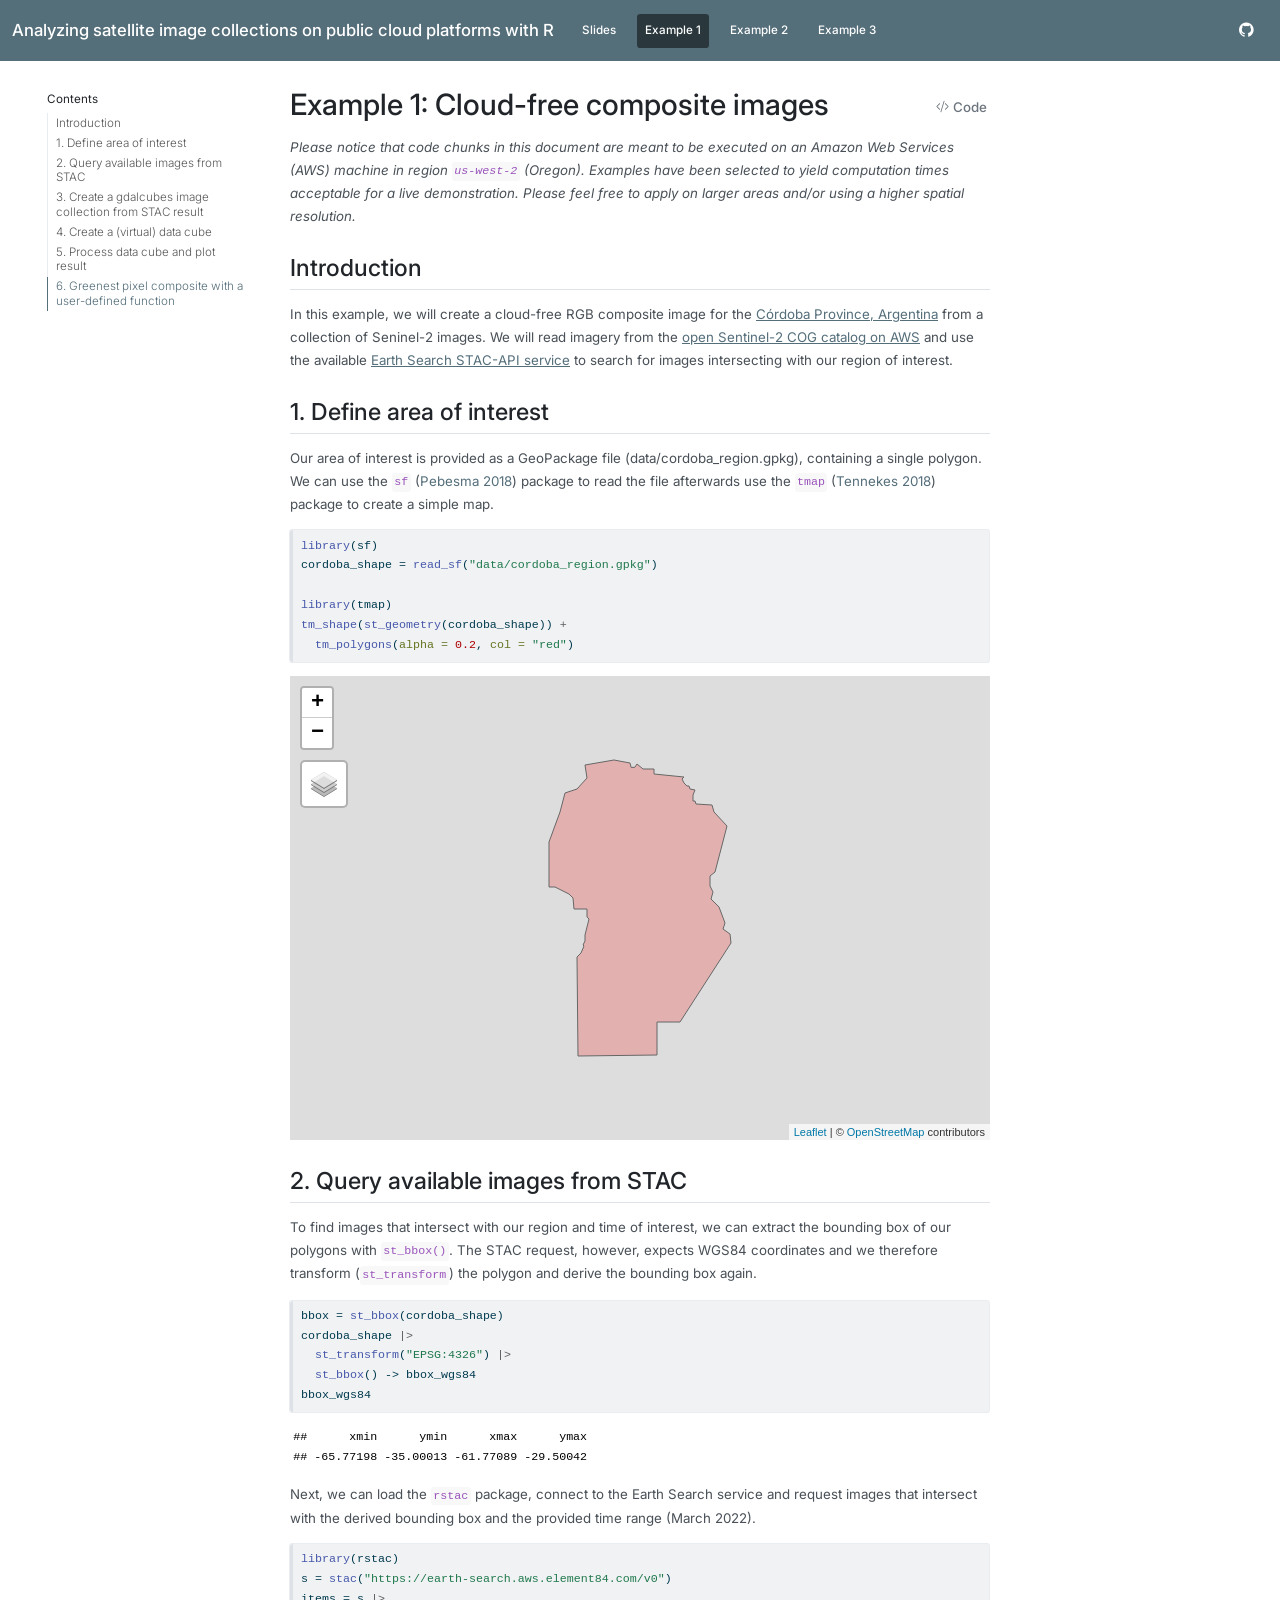
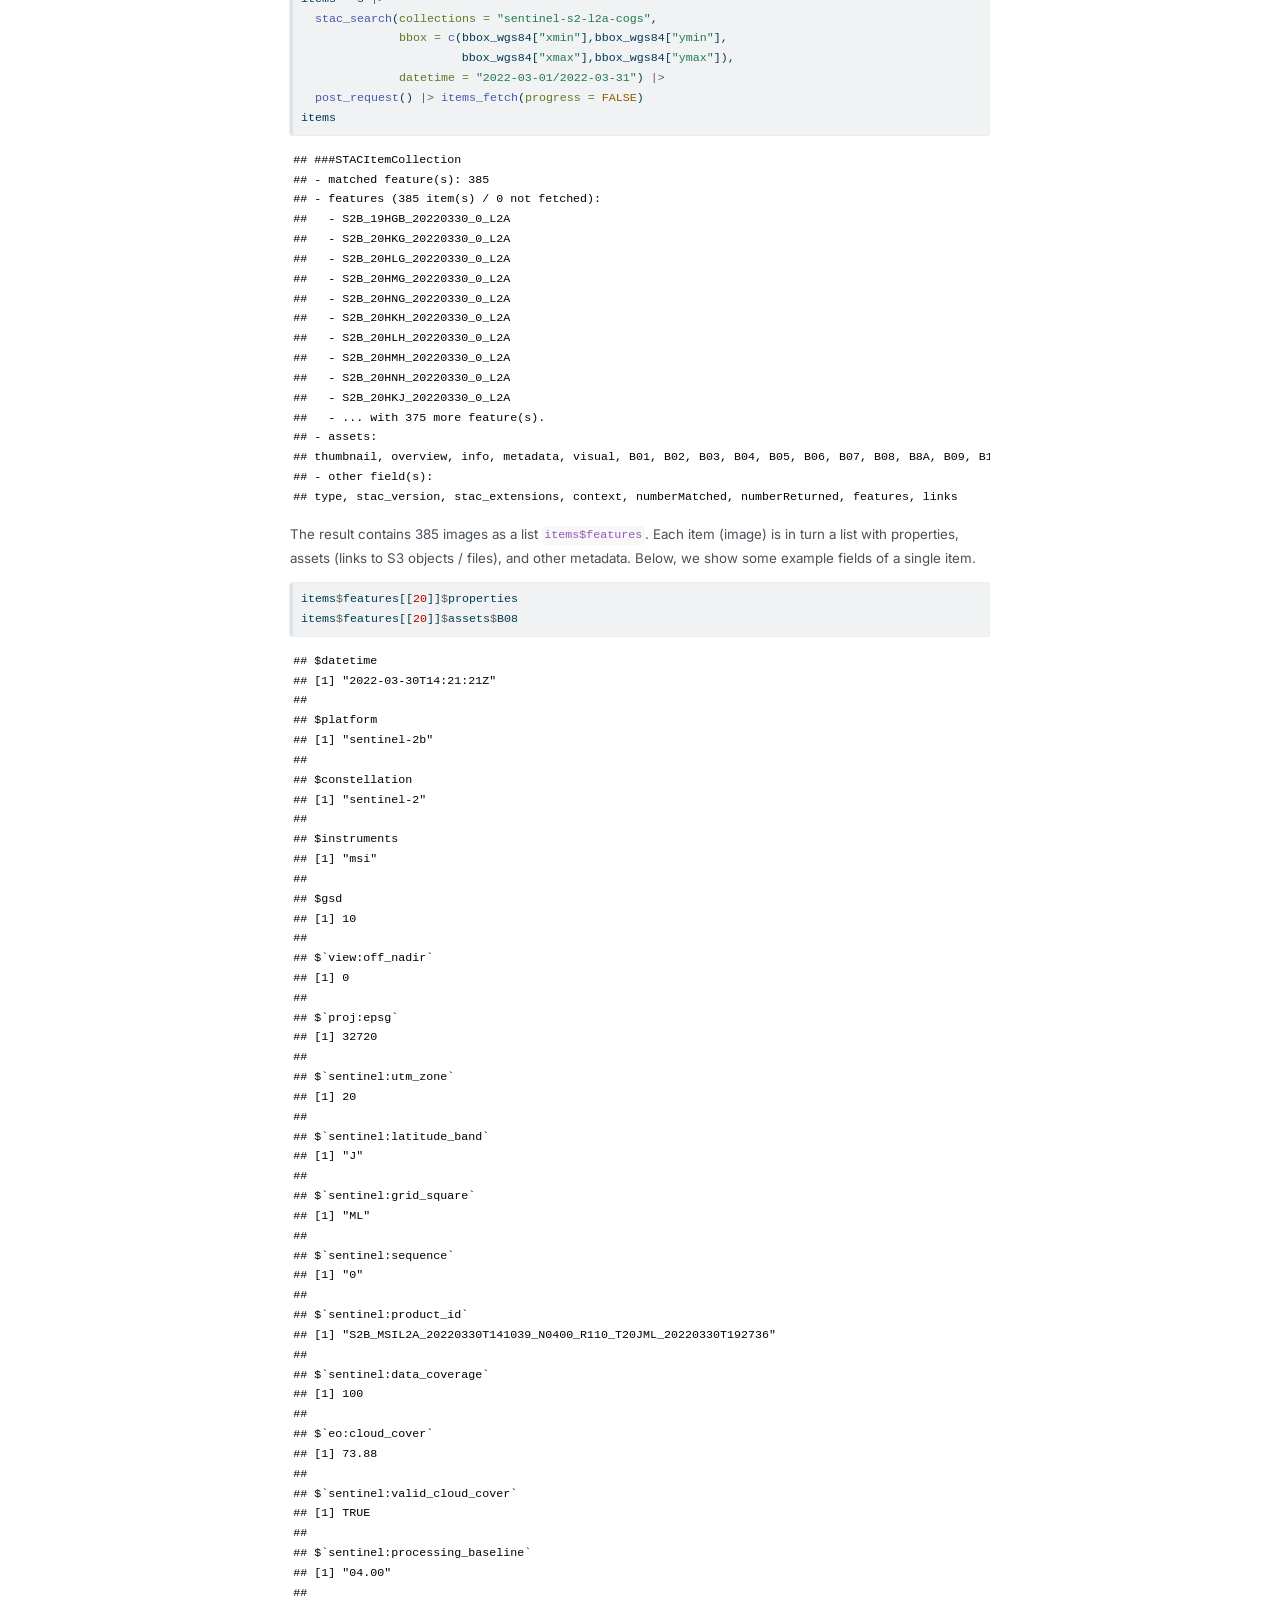
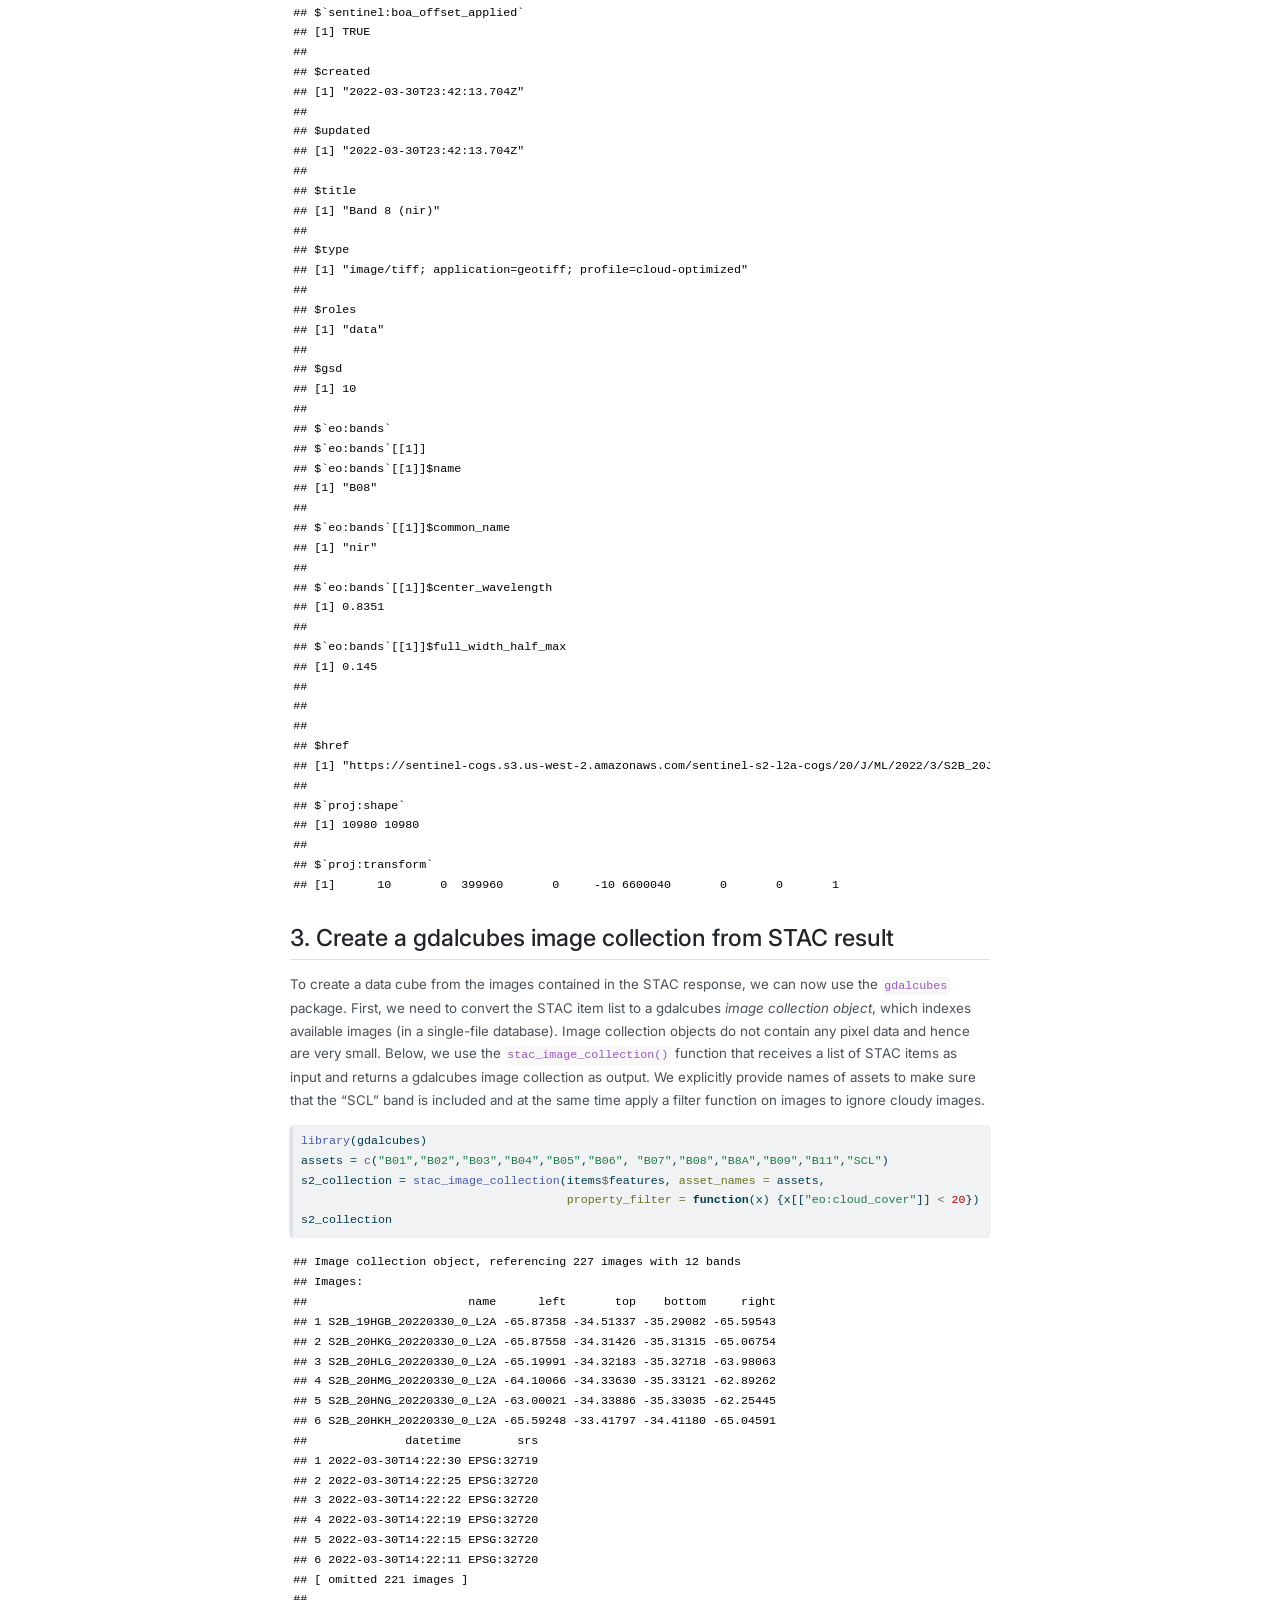
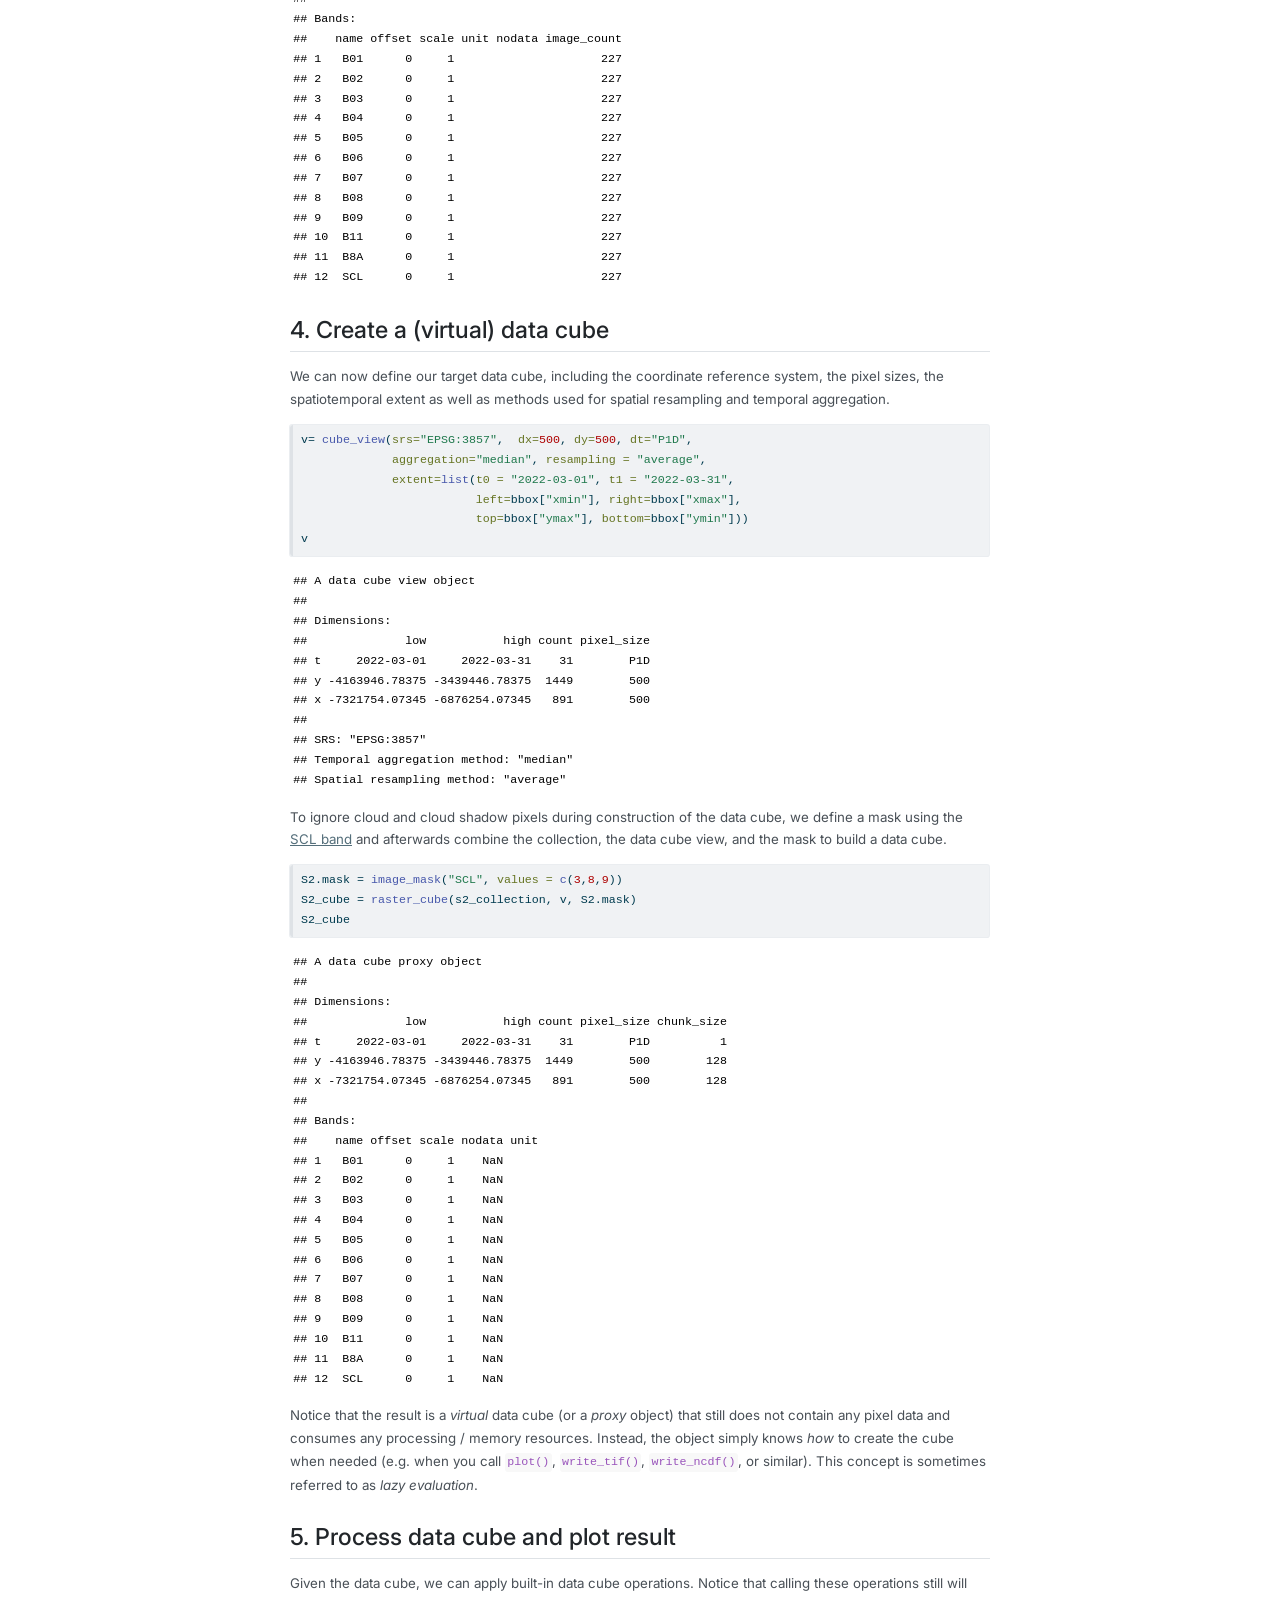
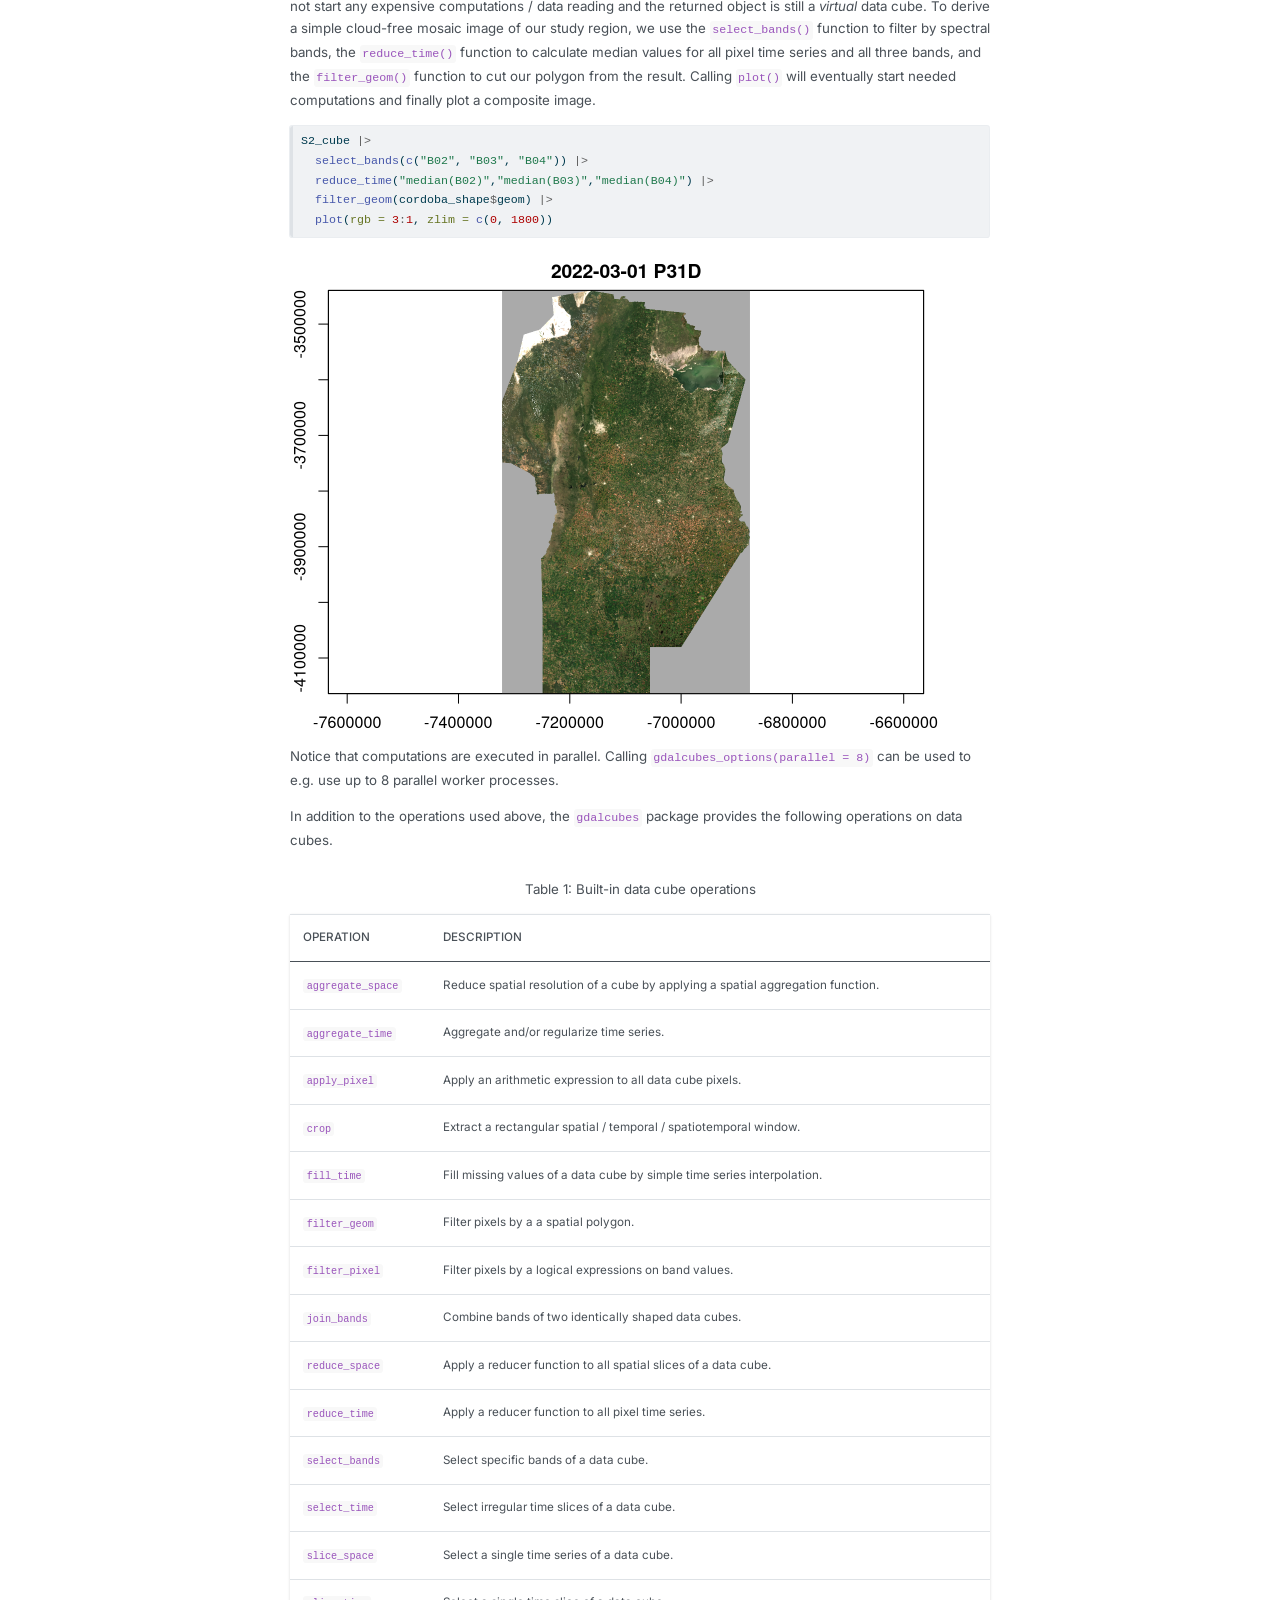
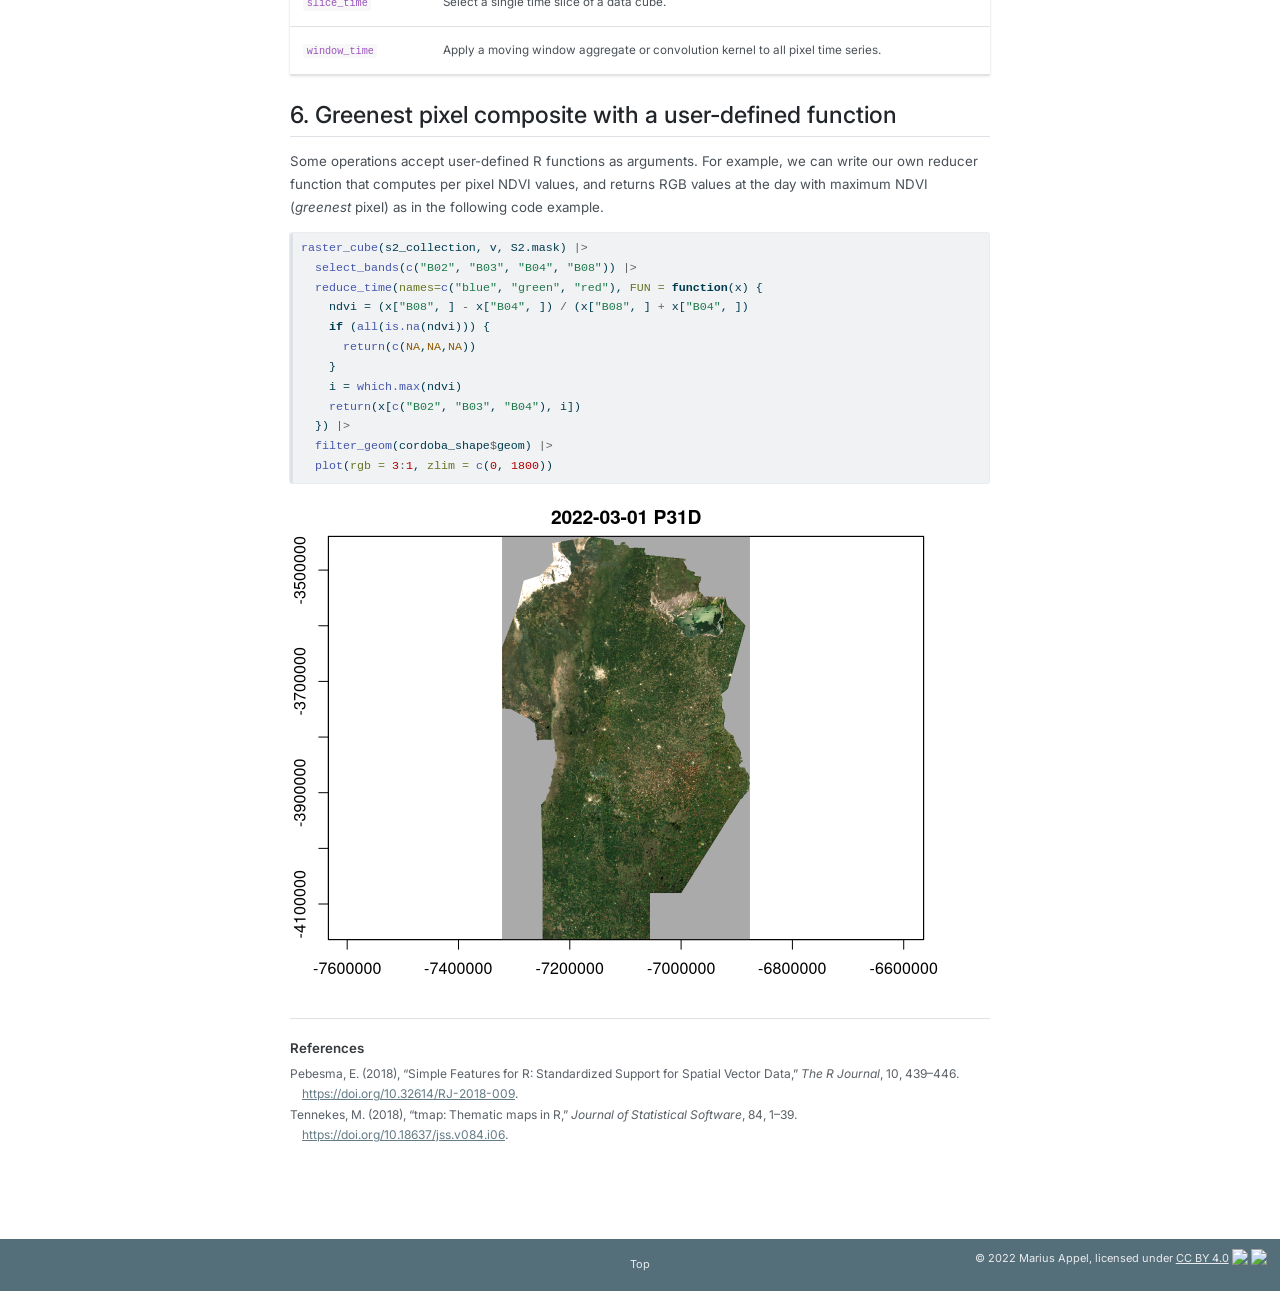
==== commit 6573d247: "update" ====
--- a/docs/ex01.html
+++ b/docs/ex01.html
@@ -235,8 +235,8 @@
 <span id="cb1-6"><a href="#cb1-6" aria-hidden="true" tabindex="-1"></a>  <span class="fu">tm_polygons</span>(<span class="at">alpha =</span> <span class="fl">0.2</span>, <span class="at">col =</span> <span class="st">"red"</span>)</span></code><button title="Copy to Clipboard" class="code-copy-button"><i class="bi"></i></button></pre></div>
 <div class="cell-output-display">
 
-<div id="htmlwidget-7c6640cd20e34f1524ed" style="width:100%;height:464px;" class="leaflet html-widget"></div>
-<script type="application/json" data-for="htmlwidget-7c6640cd20e34f1524ed">{"x":{"options":{"crs":{"crsClass":"L.CRS.EPSG3857","code":null,"proj4def":null,"projectedBounds":null,"options":{}}},"calls":[{"method":"createMapPane","args":["tmap401",401]},{"method":"addProviderTiles","args":["OpenStreetMap",null,"OSM",{"minZoom":0,"maxZoom":18,"tileSize":256,"subdomains":"abc","errorTileUrl":"","tms":false,"noWrap":false,"zoomOffset":0,"zoomReverse":false,"opacity":1,"zIndex":1,"detectRetina":false,"pane":"tilePane"}]},{"method":"addProviderTiles","args":["Esri.WorldImagery",null,"Imagery",{"minZoom":0,"maxZoom":18,"tileSize":256,"subdomains":"abc","errorTileUrl":"","tms":false,"noWrap":false,"zoomOffset":0,"zoomReverse":false,"opacity":1,"zIndex":1,"detectRetina":false,"pane":"tilePane"}]},{"method":"addPolygons","args":[[[[{"lng":[-63.8737138171462,-63.8695887398868,-63.8681015753407,-63.8488892255108,-63.847519239007,-63.8417490455268,-63.8383379178141,-63.8116488647218,-63.7840471179108,-63.7849822461552,-63.7873617072731,-63.7916447371055,-63.8011625806786,-63.8147255083316,-63.8163911312937,-63.8163911312937,-63.7977166917577,-63.7936870218697,-63.779212172151,-63.763710769048,-63.7539198600865,-63.7450055253826,-63.7405528630818,-63.7369597205229,-63.7349395459928,-63.7328610483429,-63.7294440663096,-63.7272262830783,-63.7260354413034,-63.7250159109481,-63.7251397482016,-63.7252077955844,-63.7236730014636,-63.7116666619585,-63.7113545863304,-63.7105217744002,-63.7101053693334,-63.7086776921237,-63.707606934441,-63.7065361767583,-63.7052274742215,-63.7033239055069,-63.7024910935767,-63.7021610525413,-63.7020571471073,-63.7020152011735,-63.7011229028051,-63.7009702601737,-63.7009018031592,-63.700528038424,-63.699516766281,-63.6984460094967,-63.6971967924996,-63.6962450085915,-63.6954716839977,-63.6953527111215,-63.6949957906962,-63.6946388720675,-63.6944009254167,-63.6938060610355,-63.6933896550704,-63.6927353033528,-63.6924378711623,-63.6916645456701,-63.6906532753239,-63.6899394362699,-63.6893445718887,-63.6886902201712,-63.6876194624885,-63.6868461378947,-63.6859538404247,-63.6855969208977,-63.6852994878088,-63.6850615420563,-63.6845261623167,-63.6839312979355,-63.6834554064306,-63.6834201448607,-63.6823846487479,-63.681194918189,-63.6802431342809,-63.6793508359125,-63.6781016189155,-63.6768524019185,-63.6764954832897,-63.6761385628644,-63.6760247795556,-63.6752659456856,-63.6750842138087,-63.67417550861,-63.6736996153085,-63.6733426975781,-63.6728668051749,-63.6725098847496,-63.6718555339303,-63.6712606677526,-63.6712011822127,-63.6712184289679,-63.671320155089,-63.6715581008414,-63.6719150203685,-63.6721529661209,-63.6716770737177,-63.6712011822127,-63.6709279757887,-63.6708442626858,-63.6706063169333,-63.6705540520517,-63.6703612107097,-63.67013042453,-63.6700114507555,-63.6700114507555,-63.6700114507555,-63.6697735050031,-63.6694165863744,-63.6690787551489,-63.6686432608822,-63.667988910063,-63.6676914769741,-63.6669181523803,-63.6655499625071,-63.6649550972276,-63.6640627988592,-63.6637653666686,-63.6637182078112,-63.6623971767954,-63.6614453919889,-63.6609694995857,-63.6601961749919,-63.659898741903,-63.6592443910837,-63.6587099725414,-63.65697936635,-63.6563968906349,-63.6558536587213,-63.6551398205656,-63.6546044417243,-63.6543664959718,-63.65430927239,-63.6540095755465,-63.6534960428346,-63.6532384985376,-63.6525063302585,-63.6510381857419,-63.6508818788825,-63.64873357944,-63.6477206094813,-63.6454657482866,-63.6448812953796,-63.6447891650624,-63.6444322464337,-63.6442291885519,-63.6441348124465,-63.6439563540305,-63.6437778938178,-63.6433020014146,-63.6429450836842,-63.642647649697,-63.6422907310683,-63.6416363793508,-63.6410415131729,-63.6403276759156,-63.6400302428267,-63.6394353784456,-63.6392703651144,-63.6390784589186,-63.6390784589186,-63.6391094984066,-63.6392602599658,-63.6394948648837,-63.6397046861812,-63.6397328115345,-63.6397046861812,-63.6396138377599,-63.6395543504235,-63.6391379444583,-63.6390351071213,-63.6385430800772,-63.6379482156961,-63.6377697545851,-63.6377392864256,-63.6377102690453,-63.637531809731,-63.637174890204,-63.6365282648961,-63.6360446460832,-63.6359431804735,-63.6356282401181,-63.6352118350513,-63.6347785183009,-63.6330703205842,-63.6325349417428,-63.6318211026888,-63.6315831578347,-63.6306908594663,-63.6296201017837,-63.6283708847866,-63.6274847551493,-63.6256683284072,-63.6253887098087,-63.6235924376682,-63.6205678199881,-63.6177701230369,-63.6157356113949,-63.6142795995245,-63.6125927376941,-63.6120120900506,-63.6108437825146,-63.6097998575095,-63.6088474232211,-63.6061946245252,-63.605382928394,-63.6037472498736,-63.6015551899004,-63.6008165259036,-63.5984378166756,-63.596177855745,-63.5926296469167,-63.5920336246072,-63.5908382202889,-63.5898321448999,-63.5884348909339,-63.5870897895602,-63.5850077112256,-63.5826827212516,-63.5808988566418,-63.5788519302826,-63.5769948278244,-63.5766074823587,-63.574600346875,-63.5725891330399,-63.5701865699479,-63.5684679544688,-63.5672589972679,-63.5652069055958,-63.5621387339974,-63.5589501324554,-63.5567692987284,-63.5536624232159,-63.5500004014343,-63.5475222019921,-63.5449171918727,-63.5435431009663,-63.5434647454156,-63.5425913170582,-63.5410446669722,-63.5403308288165,-63.5391410991559,-63.5380108550351,-63.5368806109143,-63.5352744743903,-63.5345606353363,-63.5331329599232,-63.5325380937455,-63.5322406615549,-63.5320027158024,-63.5316992666961,-63.5315863098373,-63.5310406003702,-63.5300828076311,-63.5272031582749,-63.5255738649794,-63.5241422235044,-63.5229453351693,-63.5220089798261,-63.5212356552324,-63.5204623297402,-63.5194510584957,-63.5184397881494,-63.5179638957461,-63.5171905711524,-63.5165957058729,-63.516119814368,-63.5156439219647,-63.5148111100345,-63.5143947049677,-63.5133834346215,-63.5127290820056,-63.5117772971991,-63.5107660268529,-63.5101711615734,-63.5101377801775,-63.5099927013608,-63.5098737293828,-63.5094573225194,-63.5092778076846,-63.5088624581383,-63.5080891326461,-63.5075537538048,-63.507137348738,-63.5060071046172,-63.5058286453028,-63.5049363469345,-63.5044009680932,-63.5039845630264,-63.5034135570008,-63.5033896986452,-63.5029138053437,-63.5025568858166,-63.5021999671879,-63.5013076688196,-63.5003558849115,-63.4994635865432,-63.4988092357239,-63.4981325887193,-63.4970841263236,-63.4651993487819,-63.4687744145423,-63.4723982076187,-63.4765674074299,-63.4806658451496,-63.4592506968856,-63.4590127511332,-63.4052834557746,-63.337562376148,-63.2704743779297,-63.2698412947248,-63.2522031813449,-63.2233934618866,-63.2070261511218,-63.1952530394172,-63.1679422533335,-63.1509970222104,-63.0283911128343,-63.0109116760695,-62.9854866316337,-62.9478667281454,-62.9275772345095,-62.9240420377781,-62.8589855193878,-62.8461393844494,-62.836103149177,-62.8257138571334,-62.8152616524771,-62.808650553246,-62.807582062911,-62.8070095144782,-62.807542512784,-62.8065526573759,-62.8065643552375,-62.8060951588764,-62.8056389449677,-62.8049536606617,-62.8042683754573,-62.8038115183549,-62.8038115183549,-62.8050298036618,-62.8065526573759,-62.8071617995801,-62.8079993698864,-62.8086846550907,-62.8083800839886,-62.8079993698864,-62.8076186557842,-62.8073902276821,-62.8064765143757,-62.8058673730698,-62.8063242292738,-62.8058673730698,-62.8057150870696,-62.8063242292738,-62.8068572293763,-62.8076186557842,-62.8079993698864,-62.8086846550907,-62.8093699384985,-62.8108927949075,-62.8120349354176,-62.8128725057239,-62.813100933826,-62.8142430761327,-62.815080646439,-62.8160705018471,-62.8170603572554,-62.8190984846164,-62.8213872688912,-62.8233653241125,-62.8249456322754,-62.826978954548,-62.8292657607325,-62.8282461252743,-62.8276059615483,-62.8316710915339,-62.8328482501704,-62.8337482965081,-62.8347180952309,-62.8347187932219,-62.8347590970355,-62.8348094565902,-62.8347037563224,-62.8346152057915,-62.8338432457386,-62.833469787329,-62.8334067462572,-62.8347102556334,-62.8351028679216,-62.8357796433853,-62.8361140125037,-62.8363300663128,-62.837255415497,-62.8382162876609,-62.8386756869955,-62.8383376976665,-62.8376069415391,-62.8375398400823,-62.8377971849533,-62.8369666565405,-62.8351081760667,-62.8333684977891,-62.8319432963363,-62.8317364996663,-62.8306347590895,-62.8300661057517,-62.8277509020245,-62.8263839868606,-62.8253371647887,-62.8252373808252,-62.8261678683729,-62.8267256062817,-62.8267347250801,-62.8258055077502,-62.8258456606468,-62.8268992856604,-62.8271256907564,-62.8270619130662,-62.8264755880701,-62.8250449670812,-62.8242510198635,-62.8229252062171,-62.8225309886395,-62.8224197610377,-62.8232973836292,-62.8233095782592,-62.8234149075229,-62.8227763670527,-62.8228732539493,-62.8232294332645,-62.8232198832747,-62.8232171047855,-62.8221107881906,-62.8211638201507,-62.8204514902664,-62.8204388788181,-62.82034214733,-62.8203079475688,-62.819846003307,-62.8192563159169,-62.8175013033974,-62.8148515886179,-62.8131701256624,-62.8123783685373,-62.8118078691616,-62.811002266303,-62.8095101421582,-62.8081174893631,-62.8070998014524,-62.8063455444988,-62.8054739936203,-62.8037948132839,-62.8016775380581,-62.8009635813248,-62.8005285200462,-62.8002114003779,-62.8003492630279,-62.8006842915097,-62.801034051464,-62.8007984709756,-62.8006344547744,-62.8010685602456,-62.801501737757,-62.8001876282606,-62.8000906991431,-62.7991622435845,-62.7991192169773,-62.7994124270861,-62.7992455793951,-62.7988916584445,-62.7977659490193,-62.7963411841477,-62.7952521789867,-62.7936699762768,-62.7925966961247,-62.7918441405803,-62.7913336594454,-62.7913423156115,-62.7908829962269,-62.789990989811,-62.7892179041691,-62.787706717774,-62.7872344527678,-62.7864562566103,-62.7858439020305,-62.7856234994773,-62.785542338488,-62.78710618682,-62.7875977260789,-62.7877630089046,-62.7893801848252,-62.7905136035922,-62.7912418408436,-62.7919539165047,-62.792406761731,-62.7925257346072,-62.7922877888547,-62.791930870226,-62.7913360049466,-62.7900273015114,-62.7882427065714,-62.786934002238,-62.7856252988028,-62.7836027563136,-62.7824130257547,-62.7811043232179,-62.7795576731319,-62.7772971857887,-62.7756315628265,-62.7740849127406,-62.772181344026,-62.7711105872416,-62.768850099,-62.7664706378822,-62.764448095393,-62.7617117156465,-62.7582614986426,-62.7557630628519,-62.7536215483849,-62.7514800339178,-62.7496954380794,-62.7492195465745,-62.7480298151172,-62.747553922714,-62.7463641930534,-62.7441037048118,-62.7431519200054,-62.7425570547259,-62.7412483521891,-62.7395827283286,-62.7388688910712,-62.7372032681091,-62.7360135375501,-62.734704834115,-62.7333961306799,-62.7326822916259,-62.731373589089,-62.7304218042826,-62.7295889923523,-62.7291131008474,-62.7289941279712,-62.7285182346696,-62.7272095321328,-62.7260198006756,-62.7253059634182,-62.7238782871068,-62.7218557446177,-62.7209039598112,-62.7198332030268,-62.7186434715696,-62.7176916876614,-62.7173488195821,-62.7156691460706,-62.7142414697592,-62.7130517392003,-62.7118620086414,-62.7101963865776,-62.7091256288949,-62.707578978809,-62.7063892491483,-62.7051995185895,-62.7037718404814,-62.7015113540364,-62.6994888124456,-62.6975852428327,-62.6963955131721,-62.6961575665213,-62.6953247554894,-62.6933022130002,-62.6916365909364,-62.6911606985332,-62.6887812365171,-62.6874725339802,-62.6860448567705,-62.6837843685289,-62.6824756659921,-62.6815238811856,-62.679977231998,-62.6786685276645,-62.6768839327245,-62.6756942012673,-62.674504472505,-62.6735526876985,-62.6711732256823,-62.6695076045168,-62.6685985678398,-62.6677230077801,-62.666771223872,-62.6651056009099,-62.6637968965764,-62.6623692211633,-62.6612984634806,-62.6599897600455,-62.6589190014645,-62.6579672175563,-62.6574913260514,-62.6570154336482,-62.6566585132229,-62.6559446759655,-62.6549928920574,-62.6561826217179,-62.6570154336482,-62.6570154336482,-62.6576102989277,-62.6579672175563,-62.6583241370833,-62.6595138685406,-62.6595138685406,-62.660584625325,-62.6620123016363,-62.663083059319,-62.6645107365287,-62.6654625204368,-62.6658194390655,-62.666414304345,-62.6676040358022,-62.6685985678398,-62.6686747916883,-62.6692696578661,-62.6702214417742,-62.670459388425,-62.6708163070537,-62.6717680918601,-62.6729578215207,-62.6736716596764,-62.6746234453812,-62.6747424173591,-62.6743854996287,-62.673433713924,-62.6721250113871,-62.6722439842633,-62.6711732256823,-62.6702214417742,-62.6689127374408,-62.6685985678398,-62.6673660891514,-62.666057384818,-62.6654625204368,-62.664629709405,-62.6642727898779,-62.6637968965764,-62.6629640855445,-62.6618933287601,-62.6611637359509,-62.6609415439536,-62.6603466795725,-62.6601413273935,-62.6583241370833,-62.6573723531752,-62.6570128626699,-62.6554396673673,-62.6541442194725,-62.6499951643815,-62.6479388766787,-62.6458392910775,-62.6431304824237,-62.6416452851881,-62.6346348650501,-62.6344453950853,-62.6344185983404,-62.63193657477,-62.6280715633786,-62.6279639829368,-62.6230713716239,-62.6227166556643,-62.6180145401922,-62.612913507157,-62.6090719983884,-62.6085074835891,-62.6081294401782,-62.607009320969,-62.6055702926474,-62.6032671488028,-62.6014548417346,-62.6009996033964,-62.6009225324365,-62.5981026641658,-62.5963391787366,-62.5957443143555,-62.5946735566728,-62.5937564594127,-62.5918182031517,-62.5903905268404,-62.5886059310019,-62.5863454427604,-62.5842039282933,-62.5828952257564,-62.5825383053311,-62.581586521423,-62.5803967908641,-62.5786121950257,-62.5776604111175,-62.5756378695267,-62.5717117583229,-62.5564832077078,-62.5567211543586,-62.5568401272348,-62.5570780729873,-62.5573160187397,-62.5576729382667,-62.5580298577937,-62.5583867773207,-62.5583867773207,-62.5589816417019,-62.5601713713624,-62.5608852113147,-62.5615990494705,-62.5633746370031,-62.5632993465043,-62.563451690895,-62.5636527590084,-62.5648096202111,-62.5643681189102,-62.5626321282169,-62.5622075951934,-62.5614219097813,-62.5615131983771,-62.5630313772584,-62.5630845862693,-62.5631447814782,-62.5645781450236,-62.5663604169204,-62.5676453715943,-62.5676485507321,-62.5676652827526,-62.5703741713565,-62.5699671482945,-62.5705904012353,-62.5711673073955,-62.5724511769047,-62.573811001666,-62.5760728023463,-62.5763307661565,-62.5773154571501,-62.5779143091528,-62.5786920444746,-62.5792904356416,-62.5799460854248,-62.5798763743621,-62.5798727577448,-62.5806954995607,-62.5823144361792,-62.5834926521328,-62.5848704018773,-62.5875582195979,-62.5880792936666,-62.5919125487144,-62.5922760609773,-62.5933355654644,-62.5947538094653,-62.5961747070896,-62.5968012316946,-62.5966279709308,-62.5963612431567,-62.5957637206605,-62.594658912337,-62.5946862606475,-62.5954160591709,-62.5954416602581,-62.5924636579547,-62.5923247496657,-62.59275488099,-62.5926461740609,-62.594245854393,-62.5953764048393,-62.5954014157334,-62.594565674397,-62.5951230529797,-62.5960770377603,-62.5960034145345,-62.596628456021,-62.5980935238078,-62.5987605597372,-62.5997267121983,-62.6013197018781,-62.601148799192,-62.5990098170757,-62.5966027911534,-62.5968964099955,-62.5996816104828,-62.5983062412738,-62.5982411268905,-62.5968654396778,-62.5959948365219,-62.5950285870428,-62.5964855681953,-62.5968759885942,-62.5989398958072,-62.5993315370166,-62.598986408776,-62.5977836023398,-62.5957450707369,-62.5945113631533,-62.5931088252968,-62.5915102130616,-62.5901566486595,-62.5910438239357,-62.5898696890285,-62.5896947097876,-62.5904387475065,-62.5907304619203,-62.5912896245571,-62.5913763892371,-62.5919152759996,-62.5924373876225,-62.5928291788505,-62.5932891153777,-62.5934467993545,-62.5935454442542,-62.5936180047729,-62.5925231830204,-62.5913709346667,-62.590632658742,-62.5894235676921,-62.5876401809861,-62.585676332621,-62.5822011649101,-62.5804121754117,-62.5789124308583,-62.5767690955061,-62.5741701193705,-62.573190500265,-62.5716913683627,-62.5688071645479,-62.5665422530018,-62.566414135276,-62.5645830606048,-62.5627835698007,-62.5612882260939,-62.560344312326,-62.5587515427334,-62.5564440555344,-62.5540757011868,-62.5523963151362,-62.5503175911108,-62.547710248965,-62.5455685862759,-62.5446489521735,-62.5431536803319,-62.5402194134064,-62.5393845721819,-62.5373034182138,-62.5345305183576,-62.533240552881,-62.5314176959981,-62.5310134559168,-62.5276153672506,-62.5242336117528,-62.5239762381357,-62.522077829344,-62.5212255904475,-62.5212401530365,-62.5200774545811,-62.5151390561383,-62.3208434144149,-62.2700830744265,-62.2567851920031,-62.2321188359101,-62.1766471367854,-62.173793625709,-62.1671561303814,-62.1607041982455,-62.1532906582256,-62.1466884199764,-62.1436923507559,-62.1391342118677,-62.1306025262372,-62.1036905633936,-62.0802425725575,-62.0234206875944,-61.9825932173319,-61.843396541264,-61.8414759342033,-61.8433340301983,-61.8433683835714,-61.8441215158342,-61.8604148961495,-61.8892938119359,-61.9179941677966,-61.9398227477037,-61.9706367091723,-61.9915236929649,-62.025344497149,-62.0603107359654,-62.0899471372505,-62.1115884318956,-62.1236116381685,-62.1257900302746,-62.1323519242861,-62.1348198748493,-62.2336842976164,-62.2403610744746,-62.2403320570943,-62.2344915524768,-62.2173992770231,-62.217220043361,-62.2171018439342,-62.2245971459164,-62.2246566332529,-62.2223961450112,-62.2213253864302,-62.1879534470374,-62.1844387893865,-62.175937168572,-62.1698695437994,-62.1670141911767,-62.1781797183556,-62.1814694162997,-62.1813301199385,-62.1812487325738,-62.1808185635202,-62.1818647334152,-62.1818807351054,-62.1833682257399,-62.1875377085205,-62.196043614299,-62.1814483391282,-62.179506361147,-62.1760561423465,-62.1695357370264,-62.1476810700434,-62.1277530854273,-62.1188895926735,-62.0476247365063,-62.0412001922067,-62.0384043260221,-62.0364412708694,-62.0345377012564,-62.0249603712453,-62.0118138486591,-62.0113248381578,-62.0109215520873,-62.0104414501787,-62.0102719039486,-62.0079270010197,-62.0074713332868,-61.9942653242625,-61.9859966976865,-61.9852233730927,-61.9839741560957,-61.9822490466954,-61.9759434761704,-61.9736829879289,-61.9716009590016,-61.9679722808867,-61.9649384689496,-61.9626779816063,-61.9616170002889,-61.9603580060283,-61.9580380322469,-61.9569672736659,-61.9555990837926,-61.954409354132,-61.9526247582936,-61.9490555675152,-61.9474494300928,-61.9456053478163,-61.9444156172574,-61.9320424210617,-61.9274024717022,-61.9196692239676,-61.9138395440492,-61.9126498134903,-61.9121144346489,-61.912887760141,-61.9132864091079,-61.9135421118586,-61.9136535370898,-61.9137800585094,-61.9145842770641,-61.9148508143954,-61.9152672212589,-61.9159810594145,-61.9164569509195,-61.9167543840083,-61.916932844221,-61.9175237209806,-61.917717224381,-61.9178251425894,-61.9183010340943,-61.9185279494334,-61.9185670360297,-61.9185984662849,-61.9191338451262,-61.9197881968437,-61.9201451163708,-61.9201451163708,-61.9194907637549,-61.9194312773168,-61.9188364120373,-61.9182415476562,-61.9180036010054,-61.9180036010054,-61.9180036010054,-61.9180036010054,-61.9174682221641,-61.9166948975703,-61.9161595187289,-61.9160805029165,-61.9159027173386,-61.9153861932368,-61.9153861932368,-61.9151482483826,-61.9145533831032,-61.9140774915983,-61.9140774915983,-61.9140774915983,-61.9134231389824,-61.912887760141,-61.912530840614,-61.9119359762329,-61.9121144346489,-61.9133041661062,-61.9141964644745,-61.9146723559794,-61.9154456814716,-61.9160405458527,-61.9167543840083,-61.9173492492878,-61.9184200069705,-61.9189553849135,-61.9200261434945,-61.9207994680883,-61.9212158731551,-61.9225245765903,-61.9237143071492,-61.9243686588668,-61.9253799292131,-61.9261532547052,-61.9269265801973,-61.9279378505436,-61.9287706624738,-61.9292465539787,-61.9294845006295,-61.929425013293,-61.9293060413151,-61.9292465539787,-61.9293060413151,-61.929425013293,-61.9294845006295,-61.9295439870676,-61.9293655268549,-61.9291275811024,-61.9289491217881,-61.9286516895976,-61.9281757971943,-61.9276404174546,-61.9269860657371,-61.9257963360765,-61.9250230114827,-61.9241307131143,-61.9234168749586,-61.9225245765903,-61.9203235756851,-61.9187769264975,-61.9177656552529,-61.9159215729764,-61.9144344093286,-61.9136188809845,-61.9125903270522,-61.9112221371789,-61.9103408503593,-61.9099134337437,-61.9078908921529,-61.9063442411687,-61.9054519454953,-61.904262214038,-61.9042027284982,-61.9044406733524,-61.9044406733524,-61.9038739208497,-61.9034888885459,-61.903012997041,-61.9029535106029,-61.9028940241648,-61.9025371046378,-61.9021206986727,-61.9021206986727,-61.9018827529202,-61.9015853198313,-61.9013473731805,-61.9011689147645,-61.9011689147645,-61.9017042936059,-61.9028940241648,-61.9039647809491,-61.9048570784192,-61.9058683496637,-61.9065227022796,-61.9068201353685,-61.9077124319403,-61.9085452438705,-61.9091995964864,-61.9103298388105,-61.9115790558076,-61.9125903270522,-61.9134826245222,-61.9144344093286,-61.9152672212589,-61.915683627224,-61.9166354111322,-61.917289763748,-61.9180630874435,-61.9188958984754,-61.9200856290344,-61.9208589545264,-61.921513306244,-61.9225245765903,-61.9237737944857,-61.9246066055176,-61.9251419843589,-61.9246066055176,-61.9238332800254,-61.9234168749586,-61.9241307131143,-61.9234168749586,-61.9230004689935,-61.9222866317362,-61.921513306244,-61.9209779274027,-61.91990716972,-61.920264089247,-61.9210969002789,-61.9212753595933,-61.9208886213887,-61.9208589545264,-61.9207883424535,-61.9203235756851,-61.9193717908786,-61.9186750431712,-61.9184794925103,-61.9178104120154,-61.9174682221641,-61.9173038798744,-61.9172910986446,-61.9168138713448,-61.9157431127638,-61.9154110702819,-61.9151964277263,-61.9142559500143,-61.9135133891257,-61.9129472465791,-61.9118170033567,-61.9108057321121,-61.9090211353754,-61.9079971700375,-61.9071175666608,-61.9056304039113,-61.904262214038,-61.902656077514,-61.9018232664821,-61.9009309690121,-61.8998007248913,-61.8987299672086,-61.8973617773353,-61.8967074247194,-61.8958746136875,-61.8951012890937,-61.8945659102523,-61.8940900178491,-61.893554639906,-61.8935036892598,-61.8930192996923,-61.8921864500328,-61.891591583855,-61.891056205912,-61.8905803144071,-61.8900449355658,-61.8897475024769,-61.8904018532962,-61.8905208270706,-61.889985447331,-61.8896285296006,-61.8896285296006,-61.8900449355658,-61.8900449355658,-61.8899259617912,-61.889093149861,-61.8895095558261,-61.8899259617912,-61.8899259617912,-61.8899259617912,-61.8897475024769,-61.8896285296006,-61.8896285296006,-61.8896285296006,-61.8893310974101,-61.8890336634228,-61.889093149861,-61.889093149861,-61.889093149861,-61.8892716100736,-61.8891526371974,-61.8888552041085,-61.8884982845815,-61.8886172574577,-61.8892121236355,-61.8894500693879,-61.8894500693879,-61.889093149861,-61.8887362312323,-61.8892716100736,-61.8895690422642,-61.8899259617912,-61.890342366858,-61.8908182601596,-61.8912346652264,-61.8916978707228,-61.8918295305058,-61.8919246441281,-61.8924838822234,-61.8926643627471,-61.8929497314617,-61.8930787475028,-61.8936141254459,-61.8941495051855,-61.8945064238142,-61.8949228297793,-61.8953392348461,-61.8952202619699,-61.8952202619699,-61.8957556408113,-61.8959341010239,-61.8962910196526,-61.896826398494,-61.8975402366496,-61.8982540757036,-61.898610993434,-61.8989084265229,-61.8998007248913,-61.9006930232596,-61.9012284012026,-61.9013473731805,-61.9016448071677,-61.9022396715489,-61.9029535106029,-61.9033699156697,-61.9042027284982,-61.9044406733524,-61.9049760512954,-61.9055709183715,-61.9060468098764,-61.906701161594,-61.907236539537,-61.9087831905213,-61.9096754879913,-61.9102703532708,-61.9111031643027,-61.9119954617727,-61.9123523812997,-61.9118764888964,-61.9114600829313,-61.9115195702678,-61.9119359762329,-61.9128282746012,-61.9133041661062,-61.9141369771381,-61.91496978817,-61.9156241398876,-61.91586208564,-61.9162784916051,-61.9169923297608,-61.9175871950403,-61.9184794925103,-61.9188958984754,-61.9197881968437,-61.9203830612249,-61.9212158731551,-61.9218107393329,-61.9225245765903,-61.9232979020825,-61.9244876326413,-61.9257963360765,-61.9265101742322,-61.9280568234197,-61.9288896344517,-61.9299009056963,-61.9304362854359,-61.9312096091314,-61.9325777990046,-61.9332321516205,-61.9340649635508,-61.9347788008082,-61.9354926389638,-61.9363849373322,-61.9368013432973,-61.9373367212404,-61.9388238848882,-61.9402515603012,-61.9413818053203,-61.9419171841617,-61.9425715358792,-61.9432853740349,-61.9439397257525,-61.9448320223242,-61.9453674020639,-61.9452484282894,-61.9445940774701,-61.9435233206857,-61.9432853740349,-61.9431069147206,-61.942987940946,-61.9428094816317,-61.9426905096538,-61.9425715358792,-61.9427499951936,-61.9433448595747,-61.9435828062255,-61.9434638324509,-61.9433448595747,-61.9434043469112,-61.9434043469112,-61.9435828062255,-61.9436422935619,-61.9434043469112,-61.9438802384161,-61.9442966443812,-61.9444156172574,-61.9446535639082,-61.9442966443812,-61.9444156172574,-61.9445940774701,-61.9447725367844,-61.9450104834352,-61.9453674020639,-61.9457243206926,-61.9453079156258,-61.9456053478163,-61.9456648351528,-61.9454863749401,-61.9454471419184,-61.9454402500435,-61.9450104834352,-61.9444751045939,-61.9438802384161,-61.9431664011587,-61.9423930756666,-61.9413223188822,-61.9408198704826,-61.9405489942884,-61.9404000428345,-61.9397756687963,-61.9391808044151,-61.9388238848882,-61.9385859382374,-61.9381695331706,-61.9373590371886,-61.9372772348022,-61.937410500773,-61.9374556941165,-61.9374556941165,-61.9369203161736,-61.9362064771195,-61.9360545998528,-61.9358734357111,-61.9357900711544,-61.9348382863479,-61.9341244490906,-61.9339459897763,-61.9339459897763,-61.9339459897763,-61.9338865024398,-61.9336485575857,-61.9328752320936,-61.9321613939378,-61.9318044753092,-61.9315665286584,-61.9319829337252,-61.9316260150966,-61.9314475557822,-61.9311501226933,-61.9307932040646,-61.9303767980995,-61.9301983387851,-61.9294449756553,-61.9288578466671,-61.9282582185199,-61.9281168452538,-61.927381509515,-61.9269514940734,-61.9268726031268,-61.9265796813773,-61.9264125812597,-61.9259156071934,-61.9253962480085,-61.9248048205816,-61.9238927664636,-61.9228814961173,-61.9220486850854,-61.9205020349995,-61.9197881968437,-61.9184200069705,-61.9183658762881,-61.9180403394055,-61.917289763748,-61.9161595187289,-61.9152672212589,-61.9145533831032,-61.9134231389824,-61.9127687872648,-61.9113411091568,-61.9102703532708,-61.9091995964864,-61.9091280807083,-61.9085793753597,-61.9084262709942,-61.9074149997496,-61.9061657827526,-61.9055709183715,-61.9044406733524,-61.9037863225331,-61.9033699156697,-61.9023586453234,-61.9021206986727,-61.9018827529202,-61.9014663469551,-61.9009904554501,-61.9003955892724,-61.8995627791388,-61.8983135621418,-61.8970643451447,-61.8955771823952,-61.8948633424429,-61.8939115585348,-61.8931977203791,-61.8925433686615,-61.891591583855,-61.891056205912,-61.8905803144071,-61.8896285296006,-61.8889741769847,-61.8876059871115,-61.8867136887431,-61.8856429319588,-61.8852559664805,-61.8848575331092,-61.8845721742761,-61.8835609039298,-61.8827875784377,-61.8810624699358,-61.8801106851293,-61.87945633431,-61.8789975988304,-61.8783326604672,-61.8777532938213,-61.876199599147,-61.8761965529599,-61.8760614508327,-61.8748848563382,-61.8718002267054,-61.8713600710808,-61.8705232481729,-61.8694625965372,-61.8689272194924,-61.8680349211241,-61.8670831372159,-61.8662503252857,-61.8654769997936,-61.8647631625362,-61.8640493234822,-61.863394972663,-61.8625621607327,-61.8616103759263,-61.860956025107,-61.8604359975756,-61.8603611589292,-61.8602125659031,-61.8600432963541,-61.8593498885829,-61.8585149485438,-61.8583981046748,-61.8573868325319,-61.8570894003414,-61.8567791779378,-61.8566729952746,-61.8559591571189,-61.8550073714141,-61.8536986688773,-61.8531632900359,-61.852330479004,-61.8511407484451,-61.8496535847973,-61.8479284762953,-61.8444187710567,-61.8427531480945,-61.8418608497262,-61.8404926598529,-61.8393624166304,-61.8375778207921,-61.8359121978299,-61.8351983596742,-61.8344845215185,-61.833830169801,-61.8332353036232,-61.8326999256801,-61.8317481408737,-61.8314507086831,-61.8309748162799,-61.8305584112131,-61.8296661128447,-61.8290117611272,-61.8293091933177,-61.8293091933177,-61.8293686806542,-61.8290712484636,-61.8288333018128,-61.8287143289366,-61.8282384356351,-61.827703057692,-61.826989218638,-61.8259779482918,-61.8247287303964,-61.8247154398218,-61.8237584690412,-61.8236579736121,-61.8227061897039,-61.8212785133925,-61.8188990522747,-61.8168765097855,-61.815389347036,-61.8139021842865,-61.8123555342006,-61.8115227231687,-61.8110493496415,-61.8101545323972,-61.809559668016,-61.808845828962,-61.8074181526506,-61.8061689356536,-61.8048007457803,-61.8030756372783,-61.8017669329449,-61.8007556617004,-61.7995064456016,-61.7986736336714,-61.7974244166743,-61.7962346861154,-61.7954018750835,-61.795282901309,-61.7960562268011,-61.7970674980456,-61.7971269835855,-61.796889037833,-61.7955208479597,-61.7945095776135,-61.7941526580865,-61.7946285495914,-61.7947475224676,-61.7941526580865,-61.7935577937054,-61.7926060080006,-61.7921301155973,-61.7919516571813,-61.7917137114288,-61.7912973054637,-61.7901670604446,-61.7896551276322,-61.7894296118683,-61.7892747629746,-61.7888884361984,-61.7887509786886,-61.7885609257172,-61.7881445188538,-61.78737119426,-61.786657355206,-61.7858840315105,-61.7853486517708,-61.7849322476023,-61.7849322476023,-61.7855271119835,-61.7857650577359,-61.7855865993199,-61.7852891653327,-61.7843968678627,-61.7840994356721,-61.7843373814246,-61.7846943009515,-61.7844563551991,-61.7845753280754,-61.7839804618976,-61.783147651764,-61.7821958678558,-61.7816010007797,-61.7811251092748,-61.7806492168716,-61.7804112711191,-61.7800543524904,-61.7796974329634,-61.779102567684,-61.77838872863,-61.77838872863,-61.7786861626172,-61.7786266752807,-61.7782697557537,-61.7773179718456,-61.7770205387567,-61.7770205387567,-61.7776154040362,-61.7782102702139,-61.7789835939095,-61.7792215414585,-61.779459487211,-61.7800543524904,-61.7805897313318,-61.7807681897478,-61.7813630550273,-61.7814820279035,-61.781957921205,-61.7818389483288,-61.7823148398337,-61.7829097051132,-61.783147651764,-61.7828502177768,-61.7829691915513,-61.7830881653259,-61.783147651764,-61.7835045694944,-61.7837425161451,-61.784039949234,-61.7844563551991,-61.7848727593676,-61.7850512204786,-61.7851107060183,-61.7852891653327,-61.7855271119835,-61.7858245450724,-61.7858840315105,-61.7865383832281,-61.7871927349456,-61.7879065731013,-61.7883229790664,-61.78826349173,-61.7876686273488,-61.7881445188538,-61.7884419519427,-61.7888583570095,-61.7888583570095,-61.7890963045586,-61.7895127096254,-61.7899291155905,-61.7902860333208,-61.790702439286,-61.7911783316892,-61.7915352512161,-61.7917731969687,-61.7918921698449,-61.7915947376543,-61.7915352512161,-61.7913567910036,-61.79141627834,-61.7911783316892,-61.7911783316892,-61.7905834673081,-61.7902265468827,-61.7898696273557,-61.7897506544795,-61.7895127096254,-61.7892152765365,-61.7887393841332,-61.7885014374824,-61.7881445188538,-61.7877281128887,-61.7872522213837,-61.7865383832281,-61.7860030043867,-61.7854676264437,-61.7850512204786,-61.7850512204786,-61.7842184085483,-61.7832666237419,-61.7826122720243,-61.78243381271,-61.7822553533956,-61.7819208495299,-61.7815084680172,-61.7810061363986,-61.7803517837827,-61.7797569185032,-61.7793405134364,-61.7788646210332,-61.7788159997184,-61.7785764145406,-61.7781507837758,-61.7775559175981,-61.7770205387567,-61.7763661870391,-61.7764256743756,-61.7768420803406,-61.7770205387567,-61.7771989998677,-61.7773179718456,-61.7771395116329,-61.7769610532169,-61.7767825930042,-61.7764256743756,-61.7760687548486,-61.7757118362199,-61.7748195378515,-61.7742246716737,-61.7735108335181,-61.7722021309812,-61.7714288063874,-61.7709529139842,-61.7708934275461,-61.7715477792637,-61.7719641852288,-61.7719641852288,-61.7718452123525,-61.7717857250161,-61.7720236707686,-61.7721426436448,-61.7719641852288,-61.7716072648034,-61.7717262376797,-61.7719046978923,-61.7715477792637,-61.7714288063874,-61.7714288063874,-61.7715477792637,-61.7716667521399,-61.7717262376797,-61.7719046978923,-61.7720236707686,-61.7723805902956,-61.7728564818005,-61.7730349420132,-61.7734513479783,-61.7736298072926,-61.7738677530451,-61.7741056996959,-61.7747005649753,-61.7749385116261,-61.7750574845023,-61.7752954293564,-61.7757713217597,-61.7760687548486,-61.7764851599154,-61.7767825930042,-61.7772584854075,-61.77749643116,-61.7777938642488,-61.7779723235632,-61.7780912964394,-61.7785671897409,-61.7789241074713,-61.7792810269983,-61.7793999998745,-61.7795784600872,-61.7797569185032,-61.7801733253666,-61.7805897313318,-61.7808871635223,-61.7810656228367,-61.7815415152399,-61.7818389483288,-61.7826717593608,-61.7829097051132,-61.7828502177768,-61.7828502177768,-61.7832666237419,-61.7836235432689,-61.7839209754595,-61.7842778949865,-61.7843373814246,-61.7846943009515,-61.7846943009515,-61.7851107060183,-61.7852296788946,-61.7854676264437,-61.7857055712978,-61.7857650577359,-61.7859435179486,-61.7862409492409,-61.7867763289805,-61.7867763289805,-61.7868953018568,-61.7871927349456,-61.7874306806981,-61.7874306806981,-61.7876091400124,-61.7877281128887,-61.788620411257,-61.7891557900983,-61.7895127096254,-61.7898101418159,-61.7901075740065,-61.7900480884667,-61.7897506544795,-61.7893342494127,-61.788620411257,-61.78826349173,-61.7879660595394,-61.7874306806981,-61.7868953018568,-61.7861219772629,-61.7855271119835,-61.7855271119835,-61.7859435179486,-61.7862409492409,-61.786657355206,-61.7871332476092,-61.7868358163169,-61.7863004374756,-61.7862409492409,-61.7862409492409,-61.7869547891932,-61.7873117078219,-61.7877281128887,-61.7885609257172,-61.7887988705714,-61.7894532231872,-61.7902265468827,-61.79141627834,-61.7909998723749,-61.7902860333208,-61.7896911689397,-61.7890963045586,-61.788977330784,-61.788977330784,-61.7892747629746,-61.7892152765365,-61.7888583570095,-61.7888583570095,-61.7894532231872,-61.7895127096254,-61.7898696273557,-61.7902860333208,-61.7907619257241,-61.7915352512161,-61.7915947376543,-61.7915352512161,-61.79141627834,-61.7912910100702,-61.791237817229,-61.7912016851916,-61.7909998723749,-61.7904644944318,-61.7897275183694,-61.7895127096254,-61.7892175178331,-61.7885609257172,-61.7878470866632,-61.78737119426,-61.7875496535743,-61.788085033314,-61.7887393841332,-61.788977330784,-61.7890368172221,-61.7888583570095,-61.7884419519427,-61.7882040061902,-61.7879065731013,-61.78737119426,-61.7871332476092,-61.7871332476092,-61.7868358163169,-61.7865383832281,-61.7864194103518,-61.7864194103518,-61.7869547891932,-61.7873117078219,-61.7882040061902,-61.788836732764,-61.7901696143549,-61.7913567910036,-61.7920111427211,-61.7920511366159,-61.7925465215624,-61.7925807060523,-61.7929034410895,-61.7935577937054,-61.7936724807193,-61.7939147114357,-61.7940931725467,-61.7941526580865,-61.7939741987722,-61.7939741987722,-61.7939741987722,-61.7940089474039,-61.7940336852103,-61.7942121445246,-61.7944944347127,-61.7945005908674,-61.7945275106815,-61.7945838835589,-61.7946285495914,-61.7955803352962,-61.7963536589916,-61.796710579417,-61.7976028759887,-61.79813825483,-61.7989710667603,-61.7997443904558,-61.8002797692971,-61.8011720676654,-61.80218333891,-61.8025997439768,-61.8040274211865,-61.8043825997785,-61.8046817729041,-61.8063473949679,-61.8074181526506,-61.809738126432,-61.8103924790479,-61.811344262956,-61.8172929157506,-61.8227001934494,-61.8242595052892,-61.8252641101361,-61.8275691664939,-61.8282384356351,-61.8301420043496,-61.8327594121183,-61.8354843374466,-61.8357337385156,-61.8376373072301,-61.8400167674497,-61.8427531480945,-61.845489527841,-61.8478689889589,-61.8492966661686,-61.85072434248,-61.8515571544102,-61.8532227755757,-61.8556022375919,-61.8581006706876,-61.859409375021,-61.8611939708595,-61.863216511552,-61.8661908388476,-61.8677374880352,-61.8699979753785,-61.870830788207,-61.8719015449914,-61.8742810061092,-61.8757086833189,-61.8773743053828,-61.8790399274466,-61.8802296580055,-61.880705551307,-61.8816573352152,-61.8826091191233,-61.8835992557042,-61.8842747420855,-61.8862972836763,-61.8865462068416,-61.8884387990417,-61.8898664744547,-61.8908578794568,-61.8908579782715,-61.8908580106109,-61.8909196916332,-61.8924838822234,-61.8936736136806,-61.8942684780618,-61.8966479391796,-61.9005740503833,-61.9041432411618,-61.9067606480321,-61.9087831905213,-61.9111626507408,-61.9141369771381,-61.9160405458527,-61.9185389798468,-61.9203235756851,-61.9698146357029,-61.9707130102758,-62.0247404115615,-62.0543346710799,-62.1236485149092,-62.1381955523459,-62.138303498402,-62.2726027715433,-62.3939552795698,-62.4928801427858,-62.5141180588341,-62.5431638591424,-62.5509769185968,-62.5793099955586,-62.6079877929259,-62.8797301696151,-62.8801660780051,-62.8801716035424,-63.383307279073,-63.3833098015424,-63.3835489510373,-63.3835539330938,-63.3838336810498,-63.3838351165576,-63.3841478587355,-63.3843188207105,-63.3843360090752,-63.384346419651,-63.3855595944422,-63.4896457748355,-63.5278491646435,-63.6327808690266,-63.7803121789793,-63.8723250109372,-63.9348665465694,-63.9387440885606,-63.999352431735,-63.9993525305497,-64.1372258714232,-64.2514487277207,-64.4447602866099,-64.4447603710516,-64.4642851234963,-64.4807667116433,-64.4845068742782,-64.599220587115,-64.9350357604832,-65.1174926766554,-65.1174926766554,-65.1174924395002,-65.1174904182908,-65.1174889675116,-65.1174883871999,-65.1174859824099,-65.1174859824099,-65.1174859824099,-65.1174859824099,-65.1174857003389,-65.1174823639959,-65.1174738434754,-65.1174720019291,-65.1174716839255,-65.1174716300266,-65.1174716165519,-65.117683285684,-65.1176832865823,-65.140302337227,-65.1407964833968,-65.1408396941586,-65.1411200376975,-65.1427294315128,-65.1421940526714,-65.1414007971565,-65.1406274716643,-65.1399731199468,-65.1390213351403,-65.1381885250067,-65.1370582808859,-65.1362849553938,-65.1353331714856,-65.1349762519586,-65.1344408740156,-65.1339649816124,-65.1330131968059,-65.1322398722121,-65.1315855204945,-65.1311096280913,-65.1309311696752,-65.1300983568467,-65.1296224653418,-65.1290643806833,-65.1290276000624,-65.1285517076591,-65.1279620570999,-65.1260314032812,-65.1248868831338,-65.1234242875107,-65.1230339192142,-65.1224618639564,-65.1224513285147,-65.1224356008107,-65.1217912105113,-65.120760713523,-65.1201483490619,-65.1191622962222,-65.1187713458173,-65.1188129279335,-65.1150905546362,-65.1128945681269,-65.1125151323273,-65.1119112371826,-65.1118015951073,-65.1116926591077,-65.111169194622,-65.1110480154834,-65.1106264262391,-65.1102901059799,-65.1098026630387,-65.109070179451,-65.1083595168399,-65.1083538430805,-65.108352590829,-65.1081302964237,-65.1070447021658,-65.1061853495105,-65.1061328546603,-65.1060902781091,-65.1056992980598,-65.1062956859836,-65.106303616311,-65.1057180728492,-65.1046782666196,-65.1041104118841,-65.1039736182293,-65.1038138339914,-65.102702347592,-65.1007378380669,-65.1005843123915,-65.1004615082007,-65.100481864025,-65.1004832465322,-65.1001098087837,-65.0998126919018,-65.0991551152324,-65.098805813419,-65.0987367293804,-65.0985693813278,-65.0984578393156,-65.0983421560699,-65.0973136686129,-65.0969204167243,-65.0962924009159,-65.0958759877643,-65.0945198559771,-65.093812738118,-65.0932254034156,-65.0926556217938,-65.092537120533,-65.0919607057512,-65.0909741714147,-65.090338633114,-65.0887774114559,-65.0885896411037,-65.0883206073542,-65.0880466616167,-65.087388400431,-65.0862116172903,-65.0862115580015,-65.0862115175773,-65.0857214111313,-65.0855429509187,-65.085537210684,-65.0855183577411,-65.0854834635822,-65.0856024373568,-65.0857214111313,-65.0860188433219,-65.0861973026362,-65.0861973026362,-65.0860188433219,-65.08518603229,-65.0848291127629,-65.0845316796741,-65.0834074587572,-65.0829850304865,-65.0819737601402,-65.0813788939624,-65.0802486498416,-65.0795780556854,-65.0793563523716,-65.0781071353746,-65.0776312429714,-65.0766794590632,-65.0758466480312,-65.0748353767867,-65.0741215377327,-65.0737646182057,-65.0731102673864,-65.0729318080721,-65.0712066995702,-65.070076454551,-65.0699574816748,-65.0694815892716,-65.0694815892716,-65.0691246697446,-65.0684703189253,-65.0675780214552,-65.0663288035599,-65.0654365060899,-65.0645442077215,-65.0633544771626,-65.0628190983213,-65.061807827975,-65.0604991236416,-65.0598447728223,-65.0595473397334,-65.0585955558252,-65.0580601769839,-65.057584285479,-65.0569894184029,-65.056513526898,-65.0557996887423,-65.0548479048342,-65.0544314988691,-65.054372012431,-65.0542530386564,-65.0542530386564,-65.0542530386564,-65.054372012431,-65.055264309901,-65.0559186616186,-65.0569299328631,-65.0576437710188,-65.0594283668572,-65.0594283668572,-65.0587145287015,-65.0566919871107,-65.055264309901,-65.0541935531166,-65.0527658759069,-65.0521710115257,-65.0520520386496,-65.0520520386496,-65.0520520386496,-65.0518140919988,-65.051100253843,-65.0506243605415,-65.0497915504079,-65.0484828460744,-65.0481259274458,-65.046103385855,-65.0451769308446,-65.044913655296,-65.0436049518608,-65.0435701044143,-65.0422962475274,-65.0400357601841,-65.0374183524155,-65.0342060811641,-65.0319455929225,-65.0293281860521,-65.02766256309,-65.0265918054073,-65.0254020748484,-65.0245692638165,-65.0229036408543,-65.0218328840699,-65.0204052068603,-65.0192154771997,-65.0183939346347,-65.0176017804542,-65.0166429079401,-65.0166023094792,-65.0160944532215,-65.0145755278402,-65.0125529853511,-65.010411470884,-65.0088648207981,-65.0064853605786,-65.0038679528099,-65.0025592493748,-65.000893627311,-64.9997038967521,-65.0017264392412,-65.003511033283,-65.0052956300197,-65.0057715215246,-65.0076750911375,-65.0086268750456,-65.009740749167,-65.0099282212786,-65.0106494166365,-65.0124340124748,-65.0157652583992,-65.0186206110219,-65.021475964543,-65.0223087764732,-65.021119045016,-65.0193045227022,-65.0191684665643,-65.0187395838981,-65.0164790965548,-65.0131478515289,-65.0122348802309,-65.0096976327283,-65.0042248732353,-65.000777293685,-64.9995849238758,-64.9975623813867,-64.9955398397958,-64.9949449754147,-64.9931603795763,-64.9914947557158,-64.9910145118734,-64.9908998913347,-64.9903774706913,-64.990186053179,-64.9900670803028,-64.9905429718077,-64.9912568099634,-64.9917327023666,-64.9922085956682,-64.9928034600493,-64.9903050260553,-64.9879255649374,-64.9859030233466,-64.9829286969493,-64.9810251282347,-64.980311290079,-64.980311290079,-64.9810251282347,-64.9810251282347,-64.9814588770747,-64.9814779267486,-64.9815010197396,-64.9812630739871,-64.979954370552,-64.978561265006,-64.9784169937747,-64.9784077213644,-64.9776938832087,-64.9767420975039,-64.9757903135958,-64.9760282602466,-64.9751954492147,-64.9748385296876,-64.9732918805001,-64.9715072837633,-64.9703045150564,-64.9699119854132,-64.9680383449706,-64.9658240463043,-64.9651656916938,-64.9652505447589,-64.9652017132384,-64.9652017132384,-64.9648912357132,-64.9647258208351,-64.9644878750827,-64.9647258208351,-64.9648447937114,-64.9654396589908,-64.9660345242703,-64.9665104157752,-64.9684139853881,-64.9691278235438,-64.9693657701946,-64.9698416616995,-64.9711503651347,-64.9721021499411,-64.9740057177574,-64.9742436644081,-64.9734108533762,-64.9736487991287,-64.9732918805001,-64.9730539338493,-64.9718642041886,-64.9718642041886,-64.9718642041886,-64.9717452295158,-64.9706744727314,-64.9697226888233,-64.9685329573661,-64.9666293886515,-64.9644878750827,-64.9629412249967,-64.9613945758092,-64.9608104939064,-64.9607674708925,-64.9599668985994,-64.9588961409167,-64.9579443570086,-64.9566356526752,-64.9561597611703,-64.9552079772621,-64.9538992729287,-64.9522336508648,-64.9512818660584,-64.9494647161724,-64.9491403515913,-64.9478316481561,-64.9460470523178,-64.9446193760064,-64.9455711599146,-64.9455711599146,-64.9467608895752,-64.9480695939086,-64.9485454854135,-64.9491403515913,-64.9496162439945,-64.9497352168707,-64.9491403515913,-64.9493782973438,-64.9490213778167,-64.9485454854135,-64.9486644582898,-64.9481885667848,-64.9471178100005,-64.9456901327908,-64.9430727259204,-64.9414071029583,-64.9396225071199,-64.9378379121799,-64.9353394781858,-64.932960017068,-64.9303426101977,-64.927725202429,-64.9264164989939,-64.9261785532415,-64.9249128871933,-64.924390478228,-64.9235611463712,-64.9234357262861,-64.9232042268442,-64.9236432523881,-64.9239180649999,-64.9249888226825,-64.9242749845269,-64.9239180649999,-64.9225997361164,-64.9217765496345,-64.9209533397963,-64.9193416507855,-64.9190894155318,-64.9184453055068,-64.9161848172652,-64.9168986545226,-64.9177314664528,-64.917850439329,-64.9183263326306,-64.9193970894149,-64.9201109275706,-64.9208247657263,-64.9215386047803,-64.922609362463,-64.9236801183491,-64.9243939574031,-64.9246221591296,-64.9244776848792,-64.924208865827,-64.9227585699368,-64.9224941337649,-64.921282535517,-64.9203626849206,-64.9191090023983,-64.9188479807228,-64.9186166169264,-64.9179352241222,-64.9181330547073,-64.9181499529162,-64.9178057418554,-64.9178196405895,-64.918083186531,-64.9190705203681,-64.9192998369039,-64.9204164814297,-64.9218447470359,-64.9219701859855,-64.9237510619004,-64.9240691319862,-64.9245835261825,-64.9252449135054,-64.9250484950719,-64.9246338012957,-64.9241630715104,-64.9241213914779,-64.9240293635686,-64.9228137318851,-64.9223508012731,-64.9222451028019,-64.9216575767583,-64.9188022241355,-64.915708924862,-64.9121397331852,-64.9080946500035,-64.905358270257,-64.9025029167359,-64.9000044818436,-64.8985768064305,-64.8972681020971,-64.8956024800332,-64.8928660993884,-64.89108150355,-64.8888210153084,-64.8883542803312,-64.8875123127716,-64.8864415550889,-64.8847759312284,-64.8835862024661,-64.8832590270565,-64.8832292829392,-64.8827533905359,-64.8828723634121,-64.8838241473203,-64.884419013498,-64.884419013498,-64.884419013498,-64.884419013498,-64.8847604029504,-64.8857195979597,-64.8856533040883,-64.8862947191675,-64.8873304874699,-64.8872961331984,-64.8872722559782,-64.8875018366187,-64.8875123127716,-64.888939989083,-64.8901297187435,-64.8907245849213,-64.8908435577976,-64.8908435577976,-64.8903676662926,-64.8903676662926,-64.8904866391689,-64.8904866391689,-64.8904866391689,-64.8927471265121,-64.8945317223505,-64.8966732368176,-64.8977439945003,-64.8988147512847,-64.8995285903387,-64.8994096174625,-64.8992906445862,-64.8986957784084,-64.8974892780998,-64.8971452314308,-64.8971408916697,-64.8963307729802,-64.895600034819,-64.8954621488128,-64.8953425722687,-64.8953493653289,-64.8953870289938,-64.8954923923934,-64.8954961590295,-64.8966242885161,-64.8967621466745,-64.8985751319708,-64.9006468257807,-64.9013250834647,-64.9016337571727,-64.9026098153564,-64.9035764322466,-64.9050524028859,-64.9062711660966,-64.9075349052584,-64.9102008220524,-64.9105131051912,-64.914552544258,-64.9151719551042,-64.9158528825812,-64.917683941981,-64.9187882580278,-64.9197817165786,-64.9198189346791,-64.9198700299542,-64.919879611385,-64.9199147876149,-64.9199431977341,-64.9202698179848,-64.9202886188254,-64.9203100867641,-64.9203822493292,-64.9204531443714,-64.9198377732489,-64.9198894075131,-64.9199209518543,-64.9199552423454,-64.9200658806524,-64.9202543040799,-64.9204195788208,-64.9206716613609,-64.9206789368164,-64.9211144759987,-64.9211369976612,-64.9214108688385,-64.9215524020048,-64.9216575767583,-64.9221370992535,-64.9222524420377,-64.9229662810917,-64.9236801183491,-64.9262975261177,-64.9270113642734,-64.9286769863372,-64.9287328723277,-64.9287713983753,-64.929271852515,-64.929271852515,-64.9283200686069,-64.9278441762036,-64.9267734176226,-64.9251077955588,-64.9230852539679,-64.9218955225107,-64.9205868208722,-64.9201109275706,-64.9193970894149,-64.919419484415,-64.9193917938463,-64.9193853816718,-64.9198257825365,-64.9198399372905,-64.9198396219818,-64.9197575815418,-64.9207057928501,-64.9207057928501,-64.9210627123771,-64.9214196310058,-64.9214196310058,-64.9214196310058,-64.9213703341579,-64.9213377298047,-64.9213208621386,-64.9210627123771,-64.9205868208722,-64.9204678470976,-64.9204678470976,-64.9203488742214,-64.9203488742214,-64.9201109275706,-64.9205868208722,-64.9206187739468,-64.9206265452724,-64.9212037909958,-64.9217391357012,-64.9239425629559,-64.925194204506,-64.9256948661565,-64.9261785837842,-64.9263248528686,-64.9272661561323,-64.9272738519994,-64.926571297582,-64.9260793603695,-64.925475887433,-64.9253269862847,-64.925405594262,-64.9259406065907,-64.9262975261177,-64.9259406065907,-64.9251077955588,-64.9241560107523,-64.9243939574031,-64.9243939574031,-64.9243939574031,-64.9253457422095,-64.9259406065907,-64.9276062304512,-64.9290339058642,-64.9306995288264,-64.932603097541,-64.9347446129063,-64.935458451062,-64.9365292078464,-64.9369902663693,-64.9370311415114,-64.9371108741794,-64.9374809935512,-64.9385517494372,-64.9392655884912,-64.9403363461739,-64.9414071029583,-64.9435486174254,-64.9450952684096,-64.9456901327908,-64.9467608895752,-64.9476520937954,-64.9479794066473,-64.9511356409914,-64.9519944295047,-64.9523085155623,-64.9528001545341,-64.9547959416009,-64.9554091540717,-64.9561778577316,-64.9565428665878,-64.9568812332092,-64.9594998366355,-64.9602401014302,-64.9609970569229,-64.9631219552521,-64.9645676131406,-64.9678786065468,-64.968889876893,-64.9699011481376,-64.9701985812265,-64.9710908786965,-64.9725185550079,-64.9731134202874,-64.9737677720049,-64.9745410974971,-64.9751359618782,-64.9752970055542,-64.9754108167107,-64.9754928814052,-64.9761472331228,-64.9770395305928,-64.9771261479491,-64.9771963306274,-64.9776343958723,-64.9781102882755,-64.9789431002057,-64.9795379654852,-64.9801923172027,-64.980990420027,-64.9810251282347,-64.9813820477617,-64.9817081640576,-64.9817984537268,-64.9818344573051,-64.981917426603,-64.9819236887589,-64.9820958859174,-64.982393318108,-64.9829286969493,-64.9834045884542,-64.9838209953176,-64.9841779139464,-64.9842968868225,-64.9848917512037,-64.9851296978544,-64.9856650766958,-64.9862599419753,-64.9874496725342,-64.987571436476,-64.9877061622091,-64.9877471056231,-64.9885799175533,-64.9890123746159,-64.9892937548107,-64.9896072605566,-64.9897759713535,-64.989829133652,-64.9901767017169,-64.9905429718077,-64.9911973235253,-64.991792189703,-64.9920896218937,-64.9924077072509,-64.9924380235951,-64.9925655133985,-64.9929819193637,-64.9931425246618,-64.9932486156968,-64.9938742168337,-64.9945285694496,-64.9958967593229,-64.9970270025453,-64.9972408177527,-64.9973839220724,-64.9975221575232,-64.9985141652948,-64.9991090323709,-65.000060816279,-65.0007151679966,-65.0011321937993,-65.0011910595016,-65.00124994856,-65.0020238705335,-65.0029161689018,-65.005117169807,-65.0060094681753,-65.0076156046994,-65.0087458479219,-65.0095786598521,-65.0107089039729,-65.0113037692524,-65.0121365802843,-65.0129099048781,-65.0136832303702,-65.0142383811309,-65.014243888702,-65.014456554964,-65.0151703931197,-65.0160032041516,-65.0165980694311,-65.0173713940248,-65.0175075678421,-65.0175396978849,-65.0179067728662,-65.0185016381457,-65.0193344500759,-65.0196913687046,-65.020286233984,-65.0204646941967,-65.0207912937862,-65.0208066468928,-65.0208216137237,-65.0214164781048,-65.0218328840699,-65.022189803597,-65.0226062095621,-65.0230732993738,-65.0231618040906,-65.0232010739433,-65.0232318816659,-65.0233186059217,-65.0234985061338,-65.0240933723116,-65.0245692638165,-65.0248199243235,-65.0250558048491,-65.0257156201202,-65.0262943732167,-65.0266512927438,-65.0271271842487,-65.0272624372928,-65.0272759012423,-65.0274246164392,-65.0277815359662,-65.0280789690551,-65.0284358876838,-65.0287928072108,-65.0288192733757,-65.0289712674235,-65.0299825377697,-65.0309343216779,-65.0326038532098,-65.0328973768306,-65.0336884476428,-65.0340871082878,-65.0341270994876,-65.0341848009733,-65.0345629997928,-65.0354552981611,-65.0360538159905,-65.0360706692836,-65.036288109193,-65.0370019464504,-65.0376562990663,-65.0383106507839,-65.0386408229732,-65.0389110954995,-65.0391434618157,-65.039342435058,-65.0401412987552,-65.040511651689,-65.0415229229336,-65.0419393288987,-65.0421336075452,-65.0424152204037,-65.0431885458957,-65.0433507825344,-65.0434447984154,-65.0434859780864,-65.0437428387654,-65.0441403298039,-65.0442097309478,-65.0442593026801,-65.0446757086452,-65.0450921146103,-65.0455085196771,-65.0455918006906,-65.0459249256423,-65.0462185148401,-65.0464008180455,-65.0464189235901,-65.0469361968869,-65.0470296755753,-65.0475905495028,-65.0480069545696,-65.0482448994237,-65.0484233605347,-65.0486658823052,-65.0487207927252,-65.048958739376,-65.0496725766334,-65.0500875587688,-65.0506838487763,-65.0507979213426,-65.0509192882291,-65.0509217936304,-65.0513976860337,-65.0522304970656,-65.0528848487832,-65.0537176607134,-65.0541935531166,-65.0547289319579,-65.0552048243612,-65.0557402023042,-65.0560971227295,-65.0565730142344,-65.0571678795139,-65.057236509005,-65.0572868514918,-65.0573081451573,-65.0577032583552,-65.0581686440629,-65.0581791498602,-65.058764024077,-65.0590119608921,-65.0591152033693,-65.0594036128812,-65.0598447728223,-65.0603206652255,-65.0603506959055,-65.0604167831643,-65.0609155296067,-65.0616293686607,-65.0623168080251,-65.0624621805909,-65.0625717157667,-65.0627596118832,-65.0642467746327,-65.0649606136867,-65.0654365060899,-65.0657312289616,-65.0657544135807,-65.0657934247186,-65.0661503442456,-65.0670286576416,-65.067053706265,-65.0731301399171,-65.0744800886002,-65.0781778381773,-65.083029798927,-65.0869986286157,-65.0961349406196,-65.1009738263903,-65.1026828810998,-65.1036173338112,-65.1041736739414,-65.1938377860288,-65.2114164354284,-65.2112349128589,-65.2108215710473,-65.209988759117,-65.209453381174,-65.2087990285581,-65.2086800556819,-65.2088585149963,-65.2092154336249,-65.2090964607487,-65.2090369752088,-65.20963183959,-65.2090369752088,-65.2092154336249,-65.2092749209613,-65.2092154336249,-65.2095128667138,-65.2095128667138,-65.2095128667138,-65.2095128667138,-65.20963183959,-65.2095128667138,-65.2092154336249,-65.2085015963675,-65.2077282708754,-65.2078472437516,-65.2078472437516,-65.2078472437516,-65.2076092979992,-65.2077877582119,-65.2085610828056,-65.2091559480851,-65.20963183959,-65.2102267057678,-65.2107620846091,-65.2114164354284,-65.2120113016062,-65.2121897609205,-65.2129035981779,-65.2130225719524,-65.2131415448287,-65.2131415448287,-65.2126061659873,-65.2129035981779,-65.2129035981779,-65.2128441117398,-65.2130820583905,-65.2137364101081,-65.2139743558606,-65.2143312753875,-65.2144502491621,-65.214926140667,-65.2158184390354,-65.2159968974514,-65.2162943314386,-65.2168891958197,-65.2173056017848,-65.2174840610992,-65.2183168730295,-65.2184953323438,-65.2185548187819,-65.2185548187819,-65.2184358459056,-65.218078927277,-65.218078927277,-65.2183168730295,-65.2186737916581,-65.2188050040801,-65.218910137511,-65.2192686578359,-65.2192091696011,-65.2187332780963,-65.2181916945913,-65.2180189611385,-65.2179004670643,-65.2172461153468,-65.2167702229436,-65.2166512500673,-65.2166512500673,-65.2166512500673,-65.2166512500673,-65.2166512500673,-65.2164133034165,-65.2161083981411,-65.215979165606,-65.2158779245752,-65.2151045999814,-65.2142717898478,-65.2137958965462,-65.2132010321651,-65.2133794914794,-65.2139148703207,-65.2138553829843,-65.214212301613,-65.2143312753875,-65.2147476813527,-65.2143907618257,-65.2143420596625,-65.2143312753875,-65.214224117154,-65.2142150342881,-65.2140961036327,-65.21367692367,-65.2127846262,-65.2123087337968,-65.2104646506219,-65.209988759117,-65.2095128667138,-65.2091559480851,-65.2085470430361,-65.2082041641769,-65.2080740791407,-65.2071928929324,-65.206835972507,-65.2074308386848,-65.2079662175261,-65.2082636497168,-65.2085610828056,-65.209453381174,-65.2102267057678,-65.2105836234982,-65.2113423091461,-65.211358273107,-65.2115948956411,-65.2121897609205,-65.2123682193365,-65.2123682193365,-65.2123534528299,-65.2123508486139,-65.2121302744824,-65.2118328404952,-65.2114759218665,-65.2110000294633,-65.2104646506219,-65.2102861922059,-65.2100482455551,-65.2096913269264,-65.2092749209613,-65.2088585149963,-65.2089180023327,-65.209453381174,-65.2096913269264,-65.2102267057678,-65.2105161573254,-65.2105241379584,-65.2103315679075,-65.2097106272303,-65.2095128667138,-65.2088585149963,-65.2083826234913,-65.2083826234913,-65.2086205692437,-65.2090939912799,-65.2091065281681,-65.2099292726789,-65.2105241379584,-65.2109405439235,-65.2110446793261,-65.2111085522378,-65.2115948956411,-65.2120113016062,-65.2121302744824,-65.2123087337968,-65.2121897609205,-65.2124871931111,-65.2126415057106,-65.2126477229507,-65.2126656533237,-65.2126656533237,-65.2126061659873,-65.2122492473586,-65.2119518142697,-65.2113569489903,-65.2113243185859,-65.2112335788607,-65.2104051650822,-65.2112974634505,-65.2121897609205,-65.2127251388635,-65.2130820583905,-65.2137958965462,-65.2158184390354,-65.2161262108349,-65.2161518487531,-65.2162348441022,-65.215639979721,-65.2154615186101,-65.2157589525973,-65.2164727898546,-65.2170676560324,-65.2176004531156,-65.2178409797279,-65.2178548784619,-65.2181384128168,-65.2184953323438,-65.2189712238487,-65.2196850629027,-65.2199824950933,-65.2202204417441,-65.2203989010584,-65.2211722265505,-65.2220050375824,-65.2231352808049,-65.2242655258241,-65.2250388495195,-65.2262880674149,-65.2270019055706,-65.2278347157042,-65.2285485547582,-65.2295598260027,-65.2307495565616,-65.2312254480666,-65.2316418540317,-65.2318797997842,-65.2322367193111,-65.2322531180567,-65.2323896161658,-65.2323337149039,-65.2323196427951,-65.2305287524614,-65.2298451012926,-65.2278784636585,-65.2277269852437,-65.2276405089229,-65.2277889213876,-65.2280477960895,-65.229930798774,-65.2303108112921,-65.2302350913984,-65.2299013843384,-65.2286311539502,-65.2269713691391,-65.226266279676,-65.2258461924148,-65.2263609073097,-65.2268001188049,-65.2266083778991,-65.2265256780958,-65.2247785932087,-65.2245204614134,-65.2243917400198,-65.2255250572772,-65.2294050624489,-65.2304968999981,-65.2301254448315,-65.2299517322151,-65.2284387671557,-65.2281281099675,-65.2277441080313,-65.2278276136235,-65.2278614908895,-65.2289218496745,-65.2301316809362,-65.2312089478114,-65.2314612459472,-65.2317236860625,-65.2319987735587,-65.2320223282837,-65.2320582599968,-65.2318797997842,-65.2316418540317,-65.2316418540317,-65.2318797997842,-65.2328910710287,-65.2331885041176,-65.2334607718021,-65.2335388021627,-65.2335454227463,-65.2338428549369,-65.2339618278131,-65.233783369397,-65.2333074769938,-65.2326531252763,-65.2319392862223,-65.2315823675936,-65.2314400466048,-65.2313338208225,-65.2311289537337,-65.2310099413316,-65.2309826217672,-65.2308685285396,-65.2311064751904,-65.2311064751904,-65.2314633938191,-65.2322365881571,-65.2322366528358,-65.2322367193111,-65.2328910710287,-65.2333669634319,-65.2336643956225,-65.2340269835189,-65.2348979693572,-65.2358107906365,-65.2358768221998,-65.2361628305149,-65.2364007753691,-65.2361033431785,-65.2359248838641,-65.2356869381117,-65.2350325854958,-65.2347946397433,-65.2353300176864,-65.2361628305149,-65.2372930737374,-65.2374715330518,-65.2381258847693,-65.2384828042963,-65.2386612636106,-65.2392291659569,-65.2392561288901,-65.2398509941696,-65.2408622645159,-65.2413381569191,-65.2415166171317,-65.2419330230968,-65.2424684010399,-65.2422304543891,-65.2421966202422,-65.2421940672302,-65.2421709688493,-65.2420519959731,-65.240802778976,-65.239553561979,-65.2375905059279,-65.2366387220198,-65.2361628305149,-65.2360001492102,-65.2358727339669,-65.2366982093562,-65.2368530106392,-65.2369079992127,-65.2372930737374,-65.237503074698,-65.2375032256149,-65.238304344982,-65.2390776686775,-65.239553561979,-65.2401484272584,-65.2403863730109,-65.2403863730109,-65.2403863730109,-65.2403863730109,-65.240088939922,-65.2397388314215,-65.2376211815983,-65.2371861715236,-65.2362175765432,-65.2363763663461,-65.2364655789353,-65.236872071093,-65.2377316600052,-65.2379230856024,-65.2401772380262,-65.240989021294,-65.2425189474443,-65.242891160789,-65.2434084529504,-65.2445089313943,-65.2446515173861,-65.2446515209793,-65.2446975829938,-65.2449073485958,-65.2455703699542,-65.2455847474903,-65.2456806740879,-65.2460970791547,-65.2478816749932,-65.2485955131488,-65.249071405552,-65.2504990818634,-65.2513318928953,-65.2517482988604,-65.2528785429813,-65.2540682735401,-65.2544251930672,-65.2547419731723,-65.255167492546,-65.2551985185593,-65.2554863504544,-65.255555437188,-65.2559718422548,-65.2559805774726,-65.2562692744454,-65.2565175256707,-65.2567319454442,-65.2568641397248,-65.2573400321281,-65.2574179852334,-65.2574493813526,-65.2574590050043,-65.2575494949978,-65.2578159254296,-65.2581728440583,-65.2585426984271,-65.2586487355632,-65.2587006662714,-65.2590056550902,-65.2593030881791,-65.2597194932459,-65.2606117916142,-65.2614446035445,-65.2619204950493,-65.2623486878093,-65.2624202035874,-65.2625153603288,-65.2637050899894,-65.2648948205483,-65.2660845511073,-65.2670363359137,-65.2675122283169,-65.2689253456325,-65.2689993910664,-65.2690500084378,-65.2695347699078,-65.2701891225237,-65.2707244995684,-65.2721521767781,-65.2731039606862,-65.274234204807,-65.2744721505595,-65.2759593142073,-65.2769705854519,-65.2775059642932,-65.2779818557981,-65.2787551812902,-65.2790526134808,-65.2797069651984,-65.2800043982873,-65.2803368144683,-65.2803450547144,-65.2804802906905,-65.2809355407068,-65.2811382922631,-65.2817889932274,-65.2829787237862,-65.2834546161895,-65.2840494814689,-65.2858935646437,-65.2862083468957,-65.2864065098575,-65.287083293406,-65.2880350791109,-65.290236080016,-65.2913663241368,-65.2923181089433,-65.2929129742227,-65.2931509199752,-65.2931509199752,-65.2929129742227,-65.2929643273143,-65.2930222012764,-65.2930914326387,-65.2932104064133,-65.293924244569,-65.2948165429373,-65.2952924344423,-65.2953612678509,-65.2954383343191,-65.2954708946549,-65.2955898666328,-65.2955898666328,-65.2959467861598,-65.2964821650012,-65.2967795980901,-65.2973149769314,-65.2986236803665,-65.3000513575763,-65.3010031414843,-65.3013567516178,-65.3014131999537,-65.3014195474495,-65.3015358271765,-65.302081252776,-65.3023713313577,-65.3026687644465,-65.303085168615,-65.3034420890404,-65.3035087880519,-65.3035610628149,-65.3039774669834,-65.3049887382279,-65.3069517933806,-65.3075466586601,-65.3077846053109,-65.308319983254,-65.3090933078477,-65.3092717680604,-65.3099261206763,-65.3101045790923,-65.3102235519685,-65.3102830384067,-65.3104020121812,-65.3104614986193,-65.3104614986193,-65.3106399579336,-65.3108779045844,-65.3108779045844,-65.311175336775,-65.3112943105495,-65.3114132834258,-65.3119486613688,-65.3123055808958,-65.3123650673339,-65.3123650673339,-65.312424553772,-65.3127079578711,-65.3128146337094,-65.3130194190515,-65.3135547987911,-65.3137618874136,-65.3147445275534,-65.3151279860089,-65.315755798798,-65.3162911785377,-65.3166480962681,-65.3169455293569,-65.3172429624458,-65.3173647326759,-65.3177528524893,-65.3186553126001,-65.3314602409181,-65.6063653449742,-65.6089326716658,-65.628476455818,-65.6831033181641,-65.6977360872182,-65.7311154296273,-65.7700802278768,-65.7700818628107,-65.7704078838851,-65.7704185091583,-65.7712538004387,-65.77149471153,-65.7715285456768,-65.7717718346086,-65.7719837965914,-65.7191824330736,-65.6416732283646,-65.5981319458321,-65.5903189546496,-65.5208035603116,-65.4905646598638,-65.4229852158115,-65.4167394245754,-65.4165115291744,-65.3687454833354,-65.1582701835202,-64.9859641474135,-64.9379320987408,-64.9477277579936,-64.9592301022001,-64.9604621128661,-64.9640521921699,-64.9638349606695,-64.9082613836085,-64.886956934737,-64.8651272220544,-64.8472607623192,-64.8255396829038,-64.8246282270637,-64.7379950666775,-64.7192701552973,-64.7047865074786,-64.6862651938676,-64.6594988703894,-64.5884851795823,-64.55708021559,-64.5373850266849,-64.5097431952493,-64.4939611243156,-64.4892088118839,-64.4752858152104,-64.4712583605679,-64.4614613610287,-64.4405250246927,-64.4318912670897,-64.4156861327764,-64.3903766305507,-64.3423114897395,-64.3201910301286,-64.2830910400858,-64.2561084409148,-64.2198790432481,-64.1415443784212,-63.9770463092195,-63.9631281140413,-63.9586347571599,-63.8737138171462],"lat":[-29.6237749749656,-29.6238951907706,-29.6168757807305,-29.5899451746758,-29.5880248166419,-29.5817787318632,-29.5814821117204,-29.5791613249211,-29.584039219847,-29.5989322654829,-29.6017876195612,-29.6040481068176,-29.6042860531857,-29.6086880565647,-29.6110675166922,-29.6146961948296,-29.6146401042203,-29.6146280000092,-29.6153163078533,-29.6170633459694,-29.6217888094389,-29.6286174306406,-29.632709318165,-29.6364950304385,-29.6391790331684,-29.6419403458569,-29.6463273923765,-29.6496533869219,-29.6519193285194,-29.6540336966679,-29.6557828205513,-29.6567439453607,-29.6591623741581,-29.6605000953247,-29.661252728569,-29.6617286198536,-29.6622045127902,-29.6622639990538,-29.6622639990538,-29.6623234845017,-29.6627398917997,-29.6627993777468,-29.6624424576337,-29.6621124154077,-29.6620085105873,-29.6619665658227,-29.6614906741024,-29.6614906741024,-29.6614906741024,-29.6614906741024,-29.6617881071793,-29.6617881071793,-29.6616096466581,-29.6613122138342,-29.6617881071793,-29.6617881071793,-29.6620855393768,-29.6623234845017,-29.6622639990538,-29.6623829722562,-29.6623829722562,-29.6623234845017,-29.6621450257108,-29.6620855393768,-29.6616096466581,-29.6611337555913,-29.6611337555913,-29.6620855393768,-29.6625019453178,-29.6625019453178,-29.6626804050369,-29.6627993777468,-29.6630373243057,-29.6635132157352,-29.6636916752214,-29.6638701351716,-29.6641080815397,-29.6641022045254,-29.6639296220115,-29.6635132157352,-29.6635727020055,-29.6636916752214,-29.6639891080357,-29.6643460265643,-29.6644055139033,-29.6646434605662,-29.6646487333804,-29.6646839015998,-29.6646923240485,-29.664821918828,-29.664821918828,-29.6647624332963,-29.6645244869148,-29.6644649996461,-29.6642865407512,-29.6639296220115,-29.6634537294296,-29.663393364926,-29.6630373243057,-29.6625614306251,-29.6623234845017,-29.6619070793832,-29.6618475929085,-29.6619665658227,-29.6621487038926,-29.6622045127902,-29.6622639990538,-29.6622378654123,-29.6621414458844,-29.6620260530077,-29.6615501615687,-29.6614294138483,-29.6613122138342,-29.6608958092137,-29.6603009447108,-29.6603009447108,-29.6603009447108,-29.6601819713882,-29.6605388893728,-29.660657863054,-29.6607173494516,-29.660657863054,-29.6605983766213,-29.6605388893728,-29.6605450413704,-29.6607173494516,-29.6607768358139,-29.6607173494516,-29.6611932409268,-29.6615501615687,-29.6617881071793,-29.66195108808,-29.6618739756632,-29.6612498910669,-29.6617881071793,-29.6621450257108,-29.6621450257108,-29.6621450257108,-29.6621450257108,-29.6621450257108,-29.6617815602732,-29.661599275566,-29.6617833049179,-29.6623633675604,-29.662350368275,-29.6621716909642,-29.6612519745038,-29.6607577881604,-29.659001504229,-29.6585758341565,-29.6585758341565,-29.6587382808488,-29.6588137797758,-29.6592896732292,-29.6597655652124,-29.6605388893728,-29.6608958092137,-29.6614906741024,-29.6618475929085,-29.6621450257108,-29.6626209182389,-29.6627398917997,-29.6627398917997,-29.6624424576337,-29.6620849312899,-29.661669134054,-29.6613717006254,-29.661318491462,-29.6610600405315,-29.660657863054,-29.6602906734023,-29.6602414572865,-29.6601711481733,-29.6599440243209,-29.6594681316206,-29.6590517263936,-29.6589283215537,-29.6583378879747,-29.6578025097402,-29.6575050773712,-29.6570785149439,-29.65667226612,-29.6559584264336,-29.6555420215145,-29.6556100879336,-29.6556609948589,-29.6558494316802,-29.6564343201205,-29.6564938058925,-29.6563258684302,-29.6569102115569,-29.6576240499559,-29.658754293814,-29.6607173494516,-29.6598250513569,-29.65911121296,-29.6575645625102,-29.6560222965969,-29.6553859155769,-29.6552879531595,-29.655427220609,-29.6565284679837,-29.656744512106,-29.6577845661188,-29.658528887265,-29.6596914073205,-29.660657863054,-29.6608406599853,-29.6607236794173,-29.6607042156886,-29.6606500030876,-29.6613663886092,-29.6607468744567,-29.6603553955868,-29.6594611349267,-29.6589396445015,-29.6584085535546,-29.6583568041601,-29.6579941080102,-29.6584595230756,-29.6586263851772,-29.6581319174009,-29.657722903924,-29.6575742369117,-29.6582881322698,-29.6588101709477,-29.6593919727799,-29.6604413441353,-29.6606602173749,-29.6609846744322,-29.6615030771175,-29.6631462769268,-29.6639891080357,-29.6637665272282,-29.6629691356743,-29.6628964820048,-29.663460260615,-29.6632123344259,-29.6636177715725,-29.6626136157708,-29.6618074520469,-29.6614212502871,-29.6603604297582,-29.6603457378455,-29.6601819713882,-29.6601224838935,-29.6601819713882,-29.6604199163316,-29.6608958092137,-29.6610742678787,-29.6610742678787,-29.6610742678787,-29.6608363213605,-29.6604199163316,-29.6598250513569,-29.6590517263936,-29.6584014779435,-29.6581594291399,-29.6575803812843,-29.6571241291827,-29.6575145058785,-29.6580216556959,-29.6588031531311,-29.6600437947939,-29.6601819713882,-29.6601819713882,-29.6604199163316,-29.6609552946899,-29.6616096466581,-29.6620260530077,-29.6625614306251,-29.6629183510966,-29.6633942423082,-29.6636321890213,-29.6638701351716,-29.6639891080357,-29.6642270541223,-29.6641080815397,-29.6640485948053,-29.6640485948053,-29.6636916752214,-29.6635247668792,-29.6627993777468,-29.6621450257108,-29.6619070793832,-29.661925030856,-29.6619665658227,-29.6622639990538,-29.6624424576337,-29.6623829722562,-29.6622639990538,-29.6622045127902,-29.6624424576337,-29.6626209182389,-29.6626209182389,-29.6623925158348,-29.6623829722562,-29.6624424576337,-29.6625019453178,-29.6627398917997,-29.6630373243057,-29.6633347559323,-29.6636916752214,-29.6638701351716,-29.6641967924876,-29.6647029461683,-29.664821918828,-29.6789021754376,-29.6931743443903,-29.7095945841279,-29.7257361204013,-29.7257361204013,-29.7571450049261,-29.7619833527272,-29.7680816693217,-29.7741229744446,-29.7741799842791,-29.7757683050648,-29.7783626343532,-29.7798365177922,-29.7808966914403,-29.7833560408749,-29.7848819669523,-29.7959226867992,-29.7974967188843,-29.7997862557619,-29.8031739464414,-29.8050010253171,-29.8053193708275,-29.8111777406931,-29.8123345404494,-29.8132383090311,-29.8141738688632,-29.8151150948198,-29.815710428373,-29.8158066458156,-29.8158582041416,-29.8170003446769,-29.8180663433118,-29.8182582880131,-29.8185470238947,-29.8188277710747,-29.8188277710747,-29.8189039133762,-29.8193607698638,-29.8201983415529,-29.8205029116905,-29.8210359109003,-29.8218734810232,-29.8231679081547,-29.8238531928757,-29.8250714770858,-29.8263659041043,-29.8274319026141,-29.8290308993197,-29.8303253272654,-29.831467467701,-29.8326857525991,-29.8335233217168,-29.8341324640086,-29.8348938917158,-29.835579176288,-29.8361121753534,-29.8374066019493,-29.8374066019493,-29.8366451754712,-29.8367213182243,-29.8373304604978,-29.8381680304159,-29.8383964581358,-29.8387010289151,-29.8387010289151,-29.8387010289151,-29.8386248861125,-29.8378373288082,-29.8381731047576,-29.8378436624055,-29.8398411730907,-29.8408418338129,-29.8423972271385,-29.8436156608111,-29.8460543379797,-29.8491644144576,-29.8505367574007,-29.8515860428767,-29.8527166399151,-29.8527462182661,-29.8544531697076,-29.8565859644758,-29.8579254756744,-29.8582771909025,-29.858835535006,-29.8593628030229,-29.859931058482,-29.8602619689393,-29.8606729237703,-29.8613638859887,-29.862586670506,-29.8633808016215,-29.8639818530964,-29.8650249793096,-29.8657607670337,-29.8667571919305,-29.8674103296908,-29.8704954842235,-29.8713753637892,-29.8728898947429,-29.8731807737408,-29.8736070939572,-29.8747599950694,-29.8746244135793,-29.8742350946268,-29.8738464557367,-29.8748583327795,-29.8751813038435,-29.875955742175,-29.8767855547294,-29.8774408171629,-29.878158732193,-29.878871414,-29.880453402227,-29.8811751464202,-29.8824845983064,-29.8832607129264,-29.8842258915627,-29.885050555553,-29.8862033734409,-29.8873389803118,-29.8877341377138,-29.8881981966649,-29.8896233859714,-29.890959691115,-29.8910500330956,-29.891830387079,-29.8928669612528,-29.893697034148,-29.8942658432117,-29.8951324115505,-29.8953844461895,-29.8974623264989,-29.900149339737,-29.9018759147611,-29.9031343430757,-29.903754036516,-29.9039731275968,-29.9041389276791,-29.9043505780937,-29.9043346300585,-29.9038122238099,-29.9032279905942,-29.9030509559207,-29.9035959201875,-29.9052681838706,-29.9058478987798,-29.9058413693727,-29.9062414207272,-29.9065379157084,-29.9074522744529,-29.9083428773607,-29.9082179253949,-29.9079597474719,-29.9080447922291,-29.9086983408861,-29.9096638081326,-29.9104175759973,-29.9115773147024,-29.9128805070726,-29.9146438830689,-29.9150549976457,-29.9159352072637,-29.9180125826412,-29.9198798003901,-29.9206812664679,-29.9214795666214,-29.9224452680975,-29.9230178533431,-29.923919420864,-29.9249370810202,-29.9253137731701,-29.9260878997993,-29.9274656561297,-29.9281270214102,-29.9289422421602,-29.9303802950054,-29.9336775064736,-29.9344678802576,-29.9360027947759,-29.9366916716948,-29.9386513265369,-29.9391151490605,-29.9421765380123,-29.9427483807771,-29.9440921580513,-29.9457113046074,-29.9458446441262,-29.9460754740556,-29.9487279275759,-29.9506159184132,-29.9510417134754,-29.9520351833123,-29.9533353397325,-29.9552351302864,-29.9570197249171,-29.9588043209783,-29.9599940517872,-29.9605889169105,-29.9613027553401,-29.9628494050643,-29.9633252974737,-29.9640391349283,-29.9646340007454,-29.9639201621158,-29.96344427022,-29.9640391349283,-29.9647529734816,-29.9647529734816,-29.9653478396953,-29.9660616774087,-29.9672514085067,-29.9668944879491,-29.9664185962882,-29.9662996232114,-29.9660616774087,-29.9662996232114,-29.9661806499922,-29.9664185962882,-29.9676083270041,-29.9693929228287,-29.9703447072885,-29.9718913563636,-29.972724167847,-29.9741518442193,-29.976055413223,-29.9774830891871,-29.9790297391789,-29.9797435781927,-29.9809333080781,-29.9814091994654,-29.9816471458601,-29.9823609855142,-29.9825989304066,-29.9825989304066,-29.9825989304066,-29.9831937963681,-29.9837886611005,-29.9847404461306,-29.9849783923244,-29.9862870951458,-29.9873578532461,-29.9889045019499,-29.9890234751861,-29.9900942333419,-29.9908080706243,-29.9908080706243,-29.9902132059304,-29.9899752598328,-29.9910460170599,-29.991402935644,-29.991382767516,-29.9912839637032,-29.9900942333419,-29.9893803955952,-29.9889045019499,-29.9889045019499,-29.9892614212306,-29.9892614212306,-29.9893803955952,-29.9892614212306,-29.9885475829423,-29.988666555828,-29.9887855285713,-29.9896183407843,-29.9910460170599,-29.9918788289833,-29.9918788289833,-29.9922357484632,-29.9949721279277,-29.9958049388108,-29.9963998034501,-29.99675672379,-29.996637749708,-29.995923912335,-29.9961618581778,-29.9960428849387,-29.9971136428464,-29.9971136428464,-29.9973515897268,-29.9981844000941,-29.9977085082,-29.9973515897268,-29.9983033731,-29.9987792652537,-29.9988398670311,-29.9988982383245,-29.9978274809985,-29.9980654269455,-29.9983033731,-29.9992551582372,-30.0002069420259,-30.0018725646404,-30.0028243489975,-30.0037761327826,-30.0044899720204,-30.0048468912693,-30.0052038100122,-30.0059176483137,-30.007345325067,-30.0084160815959,-30.009486839792,-30.0104386234501,-30.0122232204205,-30.0131750042703,-30.0146026808108,-30.0160303570245,-30.0176959800039,-30.0188857100211,-30.0200754413207,-30.0206703058955,-30.0216220911257,-30.0226928475335,-30.023882578264,-30.0251912821443,-30.0259051204843,-30.0265681429306,-30.0266189591286,-30.0273327965214,-30.0280466349958,-30.0286414999643,-30.0297122575552,-30.0305450684496,-30.0318537730334,-30.0328055566641,-30.0341142609522,-30.0351850185241,-30.0360178293151,-30.0364937217195,-30.0376834516748,-30.0386352360858,-30.03934907481,-30.0411336701167,-30.0419664822348,-30.0421356502899,-30.0427992927957,-30.0437510778304,-30.0443459426243,-30.0455356731598,-30.0469633502251,-30.0487479460012,-30.0493428103352,-30.0496997298643,-30.0506117196063,-30.050889459855,-30.0513653523594,-30.0514740693064,-30.0524361101029,-30.0537448140128,-30.0540326239477,-30.0552921311054,-30.0550677201298,-30.0553905127105,-30.0547896487069,-30.0532504693355,-30.0553495120285,-30.0545516390464,-30.0546811927639,-30.054035677347,-30.0540338198041,-30.0538617943892,-30.0530931700844,-30.0530879698479,-30.0528514979774,-30.0528343537934,-30.0540611441084,-30.0538432601361,-30.0550497078263,-30.0564608537206,-30.0574058472947,-30.0583027205424,-30.0594549402285,-30.0592410147104,-30.059072679029,-30.0598041960888,-30.0599280407955,-30.0610019488365,-30.0608831964526,-30.0608831964526,-30.0606452496443,-30.0606834631724,-30.0607642231199,-30.062310872289,-30.0629057383355,-30.0637385500817,-30.0627867651012,-30.063262656403,-30.0642144422499,-30.0630247114268,-30.0625488189811,-30.0618349810764,-30.0611211434665,-30.0608831964526,-30.0611211434665,-30.0627867651012,-30.0651662267193,-30.0664749295119,-30.0682595250359,-30.0699251486037,-30.0709959061899,-30.0727805010374,-30.0743271505608,-30.0763496928998,-30.0776583962712,-30.0790860734255,-30.0820603993004,-30.0834880758845,-30.0864470555864,-30.0882374243226,-30.0891847905886,-30.0904351498101,-30.0927528068477,-30.094077394182,-30.0960652095344,-30.0974323966255,-30.0999626441734,-30.1016092319135,-30.1031748757806,-30.1064089825064,-30.1080554651752,-30.1147941904624,-30.1177182858028,-30.1204918804086,-30.1209030725872,-30.1230673570244,-30.1265401965116,-30.1282708384553,-30.1305280534526,-30.1306725693637,-30.1309941797687,-30.1309129037959,-30.1310374954351,-30.1325989079419,-30.1353173115169,-30.1360408933843,-30.1398546316504,-30.1406954743112,-30.1427227179513,-30.1440388887326,-30.1441071582798,-30.1459003934877,-30.148417815079,-30.1487022329541,-30.1490348189488,-30.1504009038952,-30.1523961100159,-30.1579557980748,-30.1591702080986,-30.1602695065127,-30.1624974882524,-30.1640895056131,-30.1657422143351,-30.1675007097379,-30.1679915155315,-30.1681340070031,-30.169199546155,-30.1713961604533,-30.1719170996169,-30.1732747870222,-30.1779157146821,-30.1788714694377,-30.1803161088184,-30.1815019851908,-30.181331039716,-30.1816231932408,-30.1831252061674,-30.1843674741697,-30.1864484520955,-30.1880390234342,-30.1908126405621,-30.1915948485516,-30.1913693215409,-30.190762471676,-30.1906526648372,-30.190887542882,-30.1920687256623,-30.1958779281539,-30.1978911643167,-30.1997412935614,-30.2018020162502,-30.2041972935373,-30.2048871699676,-30.2073410622204,-30.2081727896635,-30.2095319181214,-30.2113540618118,-30.2123971418303,-30.2131251199874,-30.2138750273797,-30.2170221593687,-30.2190706592582,-30.2209993038121,-30.2216900785186,-30.2230162680905,-30.2240216004165,-30.2285502141882,-30.2312997492439,-30.2338669410597,-30.2359772043119,-30.2406882641779,-30.2429984372918,-30.2447050677685,-30.2449774219672,-30.2466689880638,-30.2485513968286,-30.2505461565617,-30.2523967962392,-30.2544765201836,-30.2570161077391,-30.2595826735839,-30.2617487098117,-30.2639686790149,-30.2665868343531,-30.2687073824673,-30.2702217353904,-30.2713882030711,-30.2723558858012,-30.2739242438325,-30.2758904092109,-30.2776605366189,-30.2790277350951,-30.2808421735612,-30.2826098045328,-30.2849817450755,-30.2859484769463,-30.2860244408953,-30.2871101275341,-30.2885789760124,-30.2905945585063,-30.2919273001124,-30.2941761777083,-30.2964505553028,-30.2983683751019,-30.2996345262892,-30.3006963228408,-30.3014089734515,-30.3025742125788,-30.3047404322945,-30.3066069618807,-30.3075587507314,-30.3078295477762,-30.3093421483034,-30.3120203998436,-30.3138519836305,-30.3164402045939,-30.3170141726787,-30.3220578882879,-30.3260398624288,-30.326342916706,-30.3307785377467,-30.3349608805956,-30.3383796594751,-30.3418975357226,-30.3419490415329,-30.3439754925458,-30.3444376595044,-30.3445587348224,-30.3447833194654,-30.3452883830124,-30.3453143645007,-30.3660013910156,-30.3861100704567,-30.4092157840156,-30.4297929214863,-30.4391307426963,-30.4533370566873,-30.4799276870761,-30.5045965783132,-30.5260902131745,-30.5781760779926,-30.6156006397866,-30.7431954807098,-30.7449560083195,-30.7506457581766,-30.7507509533468,-30.7530571514612,-30.8029497676456,-30.8913810649041,-30.9792655845379,-31.046107759879,-31.1404644365287,-31.2044233150453,-31.3079873675156,-31.4150589032162,-31.5058097268113,-31.572078410918,-31.6088951559144,-31.6155656977997,-31.6203661697698,-31.6221716423564,-31.6944976929998,-31.6993822101411,-31.6994342323226,-31.7099047745456,-31.740546885657,-31.7692599737295,-31.7881955894804,-31.8375694052681,-31.8438749765239,-31.8836714617035,-31.8856940027257,-31.9220402699799,-31.9337325969775,-31.9620152143974,-31.9783740081231,-31.9866426349571,-32.0341076127172,-32.0480922139448,-32.0506475553931,-32.0521405832723,-32.0600318577877,-32.0637289772321,-32.0637855086874,-32.0690408827605,-32.0837718588116,-32.1138248234851,-32.1516255363493,-32.1566551205362,-32.1608786642023,-32.167563105385,-32.1899675735625,-32.2085273691157,-32.2136432100418,-32.254629424867,-32.25837707659,-32.2605780777872,-32.2632549709024,-32.266705189673,-32.3054904026799,-32.3443351038796,-32.3453131255499,-32.3461196986902,-32.3474091895807,-32.3476038425093,-32.3502959892953,-32.3508191346461,-32.3740188790059,-32.3845479942507,-32.3865705362599,-32.392340729634,-32.3944822431227,-32.4012042206724,-32.4029293303242,-32.4042975200764,-32.4103651454747,-32.4151240670332,-32.417146608947,-32.4179899520974,-32.41899069131,-32.4204183674577,-32.4214296389579,-32.4236901271224,-32.4257126695959,-32.42827058843,-32.4322561858374,-32.4333864298433,-32.4354684581,-32.4371340809645,-32.4570620674095,-32.4642599360893,-32.484366381362,-32.4938842250863,-32.4970964971562,-32.4999518507792,-32.4998923645387,-32.5003272527803,-32.5006062021322,-32.500745484047,-32.5009036351267,-32.5010376708014,-32.5010820939966,-32.5011415809655,-32.5014390137045,-32.5020933648437,-32.5029261770386,-32.5031641228292,-32.5031641228292,-32.5031641228292,-32.5031641228292,-32.503342581759,-32.5037964130019,-32.5038745866241,-32.5039374483613,-32.504651286423,-32.5051866654171,-32.5059005026528,-32.5066143410396,-32.5070307468627,-32.5081015036303,-32.5088748291226,-32.5095291806956,-32.5103619922003,-32.5108973712797,-32.5120276147911,-32.5131578592426,-32.5141096431881,-32.5148829685083,-32.5155968060218,-32.515669744153,-32.5158338539746,-32.5163106446835,-32.517202943181,-32.5180952396372,-32.5187495915082,-32.5198203495808,-32.5211885395595,-32.5219023784976,-32.5230921075589,-32.5245197851198,-32.5260069483826,-32.526720786155,-32.5275535974215,-32.5286838420271,-32.5289217885607,-32.5300520318581,-32.5307063829997,-32.530944330235,-32.5314797078847,-32.531777140974,-32.5321340599869,-32.5325504657293,-32.5327289253913,-32.5331453314054,-32.5335617370037,-32.5341566020412,-32.5346324942639,-32.5350488997837,-32.5355247918225,-32.535822225149,-32.5360006843691,-32.5364170896041,-32.5369524679559,-32.5376663065997,-32.5383206590696,-32.5390939835258,-32.5396888490285,-32.5406406329064,-32.5411760118268,-32.5418303629554,-32.5430200939008,-32.5441503377444,-32.5449831487013,-32.5458754471562,-32.5465892845328,-32.5472436371008,-32.5481359350482,-32.5486118266388,-32.5489092597787,-32.5490877194925,-32.5496825846621,-32.550396422811,-32.551586153064,-32.552002558713,-32.5523594783583,-32.5523594783583,-32.5524784510056,-32.5527758842055,-32.5527758842055,-32.5528284988096,-32.5528948570581,-32.5528353695157,-32.5526350776905,-32.5525379380273,-32.5524189647017,-32.5522999919755,-32.5521810190917,-32.5527758842055,-32.5541440734674,-32.5553932906611,-32.5563450746234,-32.5572660476902,-32.5578917251255,-32.5593194022069,-32.56027118617,-32.5612229706368,-32.5623532139282,-32.5636024311654,-32.5648516476647,-32.5657439461949,-32.5666362441776,-32.5678259733801,-32.5685398133207,-32.5689562182756,-32.5697890299566,-32.5700269758124,-32.570264922551,-32.5706813285818,-32.5714546520748,-32.5718710578812,-32.5722874640254,-32.5728823290793,-32.5732987350703,-32.5732987350703,-32.5734177079636,-32.5738935994726,-32.5739530859229,-32.574428978376,-32.5750238443653,-32.5758566549657,-32.5766299800095,-32.5772843322926,-32.5775817642581,-32.5782361164082,-32.5787714951227,-32.5794853334825,-32.5798422512881,-32.5804371177004,-32.5809130098053,-32.5815673618666,-32.5822812006748,-32.5830545248088,-32.5842442549609,-32.5846011742581,-32.5850175803271,-32.5857314181545,-32.5870996081495,-32.5880513925174,-32.5888842039689,-32.5894195826736,-32.5897765017995,-32.5906688005858,-32.5913231503096,-32.5920964759083,-32.5928698008888,-32.5934222831533,-32.5934646656181,-32.5934882034343,-32.5936431260076,-32.5935836389983,-32.593630088654,-32.5936431260076,-32.5937611992675,-32.5938215852849,-32.5939112268893,-32.5939181981357,-32.5941785050438,-32.5945354241379,-32.5945354241379,-32.5945354241379,-32.5945354241379,-32.5947379413406,-32.5948923433241,-32.5952492626023,-32.5951897759023,-32.5953087492627,-32.59540474521,-32.5954872074933,-32.5952492626023,-32.5948923433241,-32.5938215852849,-32.5931672341255,-32.5928698008888,-32.5923344223594,-32.5919180169799,-32.591680070937,-32.591799043659,-32.5919775028243,-32.5919775028243,-32.5913231503096,-32.5906688005858,-32.5903713666258,-32.5903487218537,-32.5901334384257,-32.5902523942792,-32.5903118812291,-32.5902523942792,-32.5909067455294,-32.5916205841383,-32.592155963148,-32.5930482609493,-32.5940000449636,-32.5945354241379,-32.5953087492627,-32.5956656683959,-32.5965579660636,-32.5973907764182,-32.5979261557674,-32.5987589662706,-32.5995917781141,-32.6000676699313,-32.6010789416769,-32.6017332925743,-32.602447131208,-32.6031014834631,-32.6036963483729,-32.6046481327901,-32.6054809436159,-32.6058378630897,-32.6066706749615,-32.6077414322983,-32.6080983510883,-32.6087527029233,-32.6092285952597,-32.609763974237,-32.6104183260097,-32.6110131907546,-32.6112511369082,-32.6118460014179,-32.6123813806381,-32.612678814173,-32.6134521377995,-32.6141659776217,-32.6144634090123,-32.6146418691884,-32.6144634090123,-32.614106489863,-32.6138090580436,-32.6137164164713,-32.6136900842826,-32.6136900842826,-32.6136900842826,-32.6137261813226,-32.6137832547955,-32.6138090580436,-32.61392803089,-32.6142254630709,-32.6145823825024,-32.6150582748826,-32.6153557063358,-32.6159505723313,-32.6163669779926,-32.6168428699673,-32.6171403030587,-32.6174377359186,-32.6177351677904,-32.6179136274985,-32.6183300323528,-32.6188654113923,-32.6192223312433,-32.6191628453307,-32.6192223312433,-32.6196982224165,-32.6201146295629,-32.6206500085228,-32.6211853873072,-32.6216612786374,-32.6217207644029,-32.6223751165635,-32.6227915226071,-32.6235053613557,-32.6242786852865,-32.6248735510055,-32.6253494423987,-32.6254684157973,-32.6251114973967,-32.6249925242801,-32.6255279035722,-32.6262417409251,-32.6265986601145,-32.6269555786371,-32.6278478770383,-32.6285022290427,-32.6289186353299,-32.6289781208115,-32.6285617148011,-32.6286806892254,-32.6287996619785,-32.6294540130759,-32.6301678516447,-32.6308222033293,-32.6315955283432,-32.6319524466066,-32.6325473135195,-32.6330232049588,-32.6336775569454,-32.6343913951076,-32.6348078004678,-32.635164720291,-32.6357595847598,-32.6362354772695,-32.6368898292141,-32.6376631547398,-32.6386149381573,-32.6390313442841,-32.6397451820912,-32.6403995340837,-32.6405779932311,-32.6412323451829,-32.6418866968866,-32.6429574543468,-32.6431953995488,-32.643254886885,-32.643254886885,-32.6433143726689,-32.6441471853729,-32.6449205094282,-32.6458128071832,-32.6464671594146,-32.6468835652939,-32.6478948354504,-32.6488466196703,-32.6496794315346,-32.6500363510159,-32.6501553241118,-32.650571728701,-32.6513450539284,-32.6521183785182,-32.6527132444468,-32.6533081086867,-32.6541409205954,-32.6550927048865,-32.6559255175668,-32.6568178136601,-32.6580670306229,-32.6592567617959,-32.660149060183,-32.6612793034642,-32.6619931421616,-32.6630638985931,-32.6637182508671,-32.6644320897473,-32.6650269546544,-32.6659192529093,-32.6670494965741,-32.6677633345565,-32.6690125520501,-32.6700238229501,-32.6709161212176,-32.6715109860637,-32.6724032846026,-32.6735335279174,-32.6741878791423,-32.6750206908345,-32.6757345286494,-32.675853501568,-32.6761509343057,-32.6768647729187,-32.6773406651828,-32.6778165571798,-32.6785898818439,-32.6786389239871,-32.6786475392508,-32.679184747009,-32.6794821799962,-32.6795416673821,-32.6792442338369,-32.6789468008134,-32.6785303960924,-32.6783371457636,-32.6782329629603,-32.6782100477933,-32.6781139901862,-32.6781734769712,-32.6784114229584,-32.6787088547402,-32.6786493690679,-32.6789195343562,-32.6789468008134,-32.6795242873156,-32.6797201262777,-32.6803744783077,-32.6806719111135,-32.6801960176951,-32.6800224449847,-32.6798154003367,-32.6797201262777,-32.6796011532162,-32.6798985855728,-32.6807313969509,-32.681445235251,-32.6820401010574,-32.6826349659259,-32.6832298313685,-32.6840626419265,-32.6844790480733,-32.6847764808186,-32.6855498057054,-32.6859662109661,-32.6865015896534,-32.6869774827373,-32.6880482406523,-32.6885836174407,-32.6888215636656,-32.6890000244303,-32.6897706915879,-32.689765678362,-32.6902316796105,-32.6903415473242,-32.6904517558689,-32.6901037087255,-32.6900398547629,-32.6899791019767,-32.6900509305482,-32.6902645613879,-32.6907258182719,-32.6910700503932,-32.6914389711122,-32.6917364041103,-32.6919148635847,-32.6920338368734,-32.6919743502489,-32.6918553776369,-32.6918468301764,-32.6917954304824,-32.6916769172876,-32.6918553776369,-32.6922717829753,-32.6926881878834,-32.6929856212556,-32.6933425401452,-32.694234837552,-32.6946512438873,-32.6951271358674,-32.6951821479969,-32.6956042280733,-32.6957220004876,-32.6959599473424,-32.6959599473424,-32.6959599473424,-32.696019434335,-32.6956625148088,-32.69536508204,-32.6953055946113,-32.6945917567389,-32.6939968921466,-32.6935804857828,-32.6935210001889,-32.6934020266141,-32.6932830536367,-32.6930451087183,-32.6928071616536,-32.6928666477233,-32.6928071616536,-32.6925692154668,-32.6924502421355,-32.6922717829753,-32.6920338368734,-32.6920338368734,-32.6923312686457,-32.6923312686457,-32.6922717829753,-32.6920933227024,-32.6918553776369,-32.6918553776369,-32.6918983727268,-32.6919426431852,-32.6919743502489,-32.6921528100037,-32.692509729199,-32.6930451087183,-32.6931045938734,-32.6934020266141,-32.6935719528514,-32.6938182629555,-32.6940328743745,-32.6942863310962,-32.6942868277819,-32.6943088671669,-32.6944729667844,-32.6945471209399,-32.6945577017499,-32.6946776603476,-32.6948297035826,-32.6948891898165,-32.6950676482801,-32.6951271358674,-32.695186621903,-32.695186621903,-32.695186621903,-32.695186621903,-32.695246109411,-32.6951271358674,-32.6951271358674,-32.6946512438873,-32.694495235944,-32.6944727838351,-32.6944553031042,-32.6944353895968,-32.6943538107728,-32.6941972595081,-32.6941753523941,-32.694234837552,-32.6955435418202,-32.6964742100211,-32.6967927586071,-32.6986368409031,-32.6998860582419,-32.7016706539136,-32.7032767895916,-32.7052398455341,-32.7073813601612,-32.7101177402029,-32.7133300126275,-32.7183268800924,-32.7205873679743,-32.7230263159787,-32.7279042113657,-32.7311759694534,-32.7339718352975,-32.7361728373814,-32.7373625683976,-32.7384333246714,-32.7395040824365,-32.7400394617835,-32.7404558666421,-32.7412291918045,-32.7418835439121,-32.7429543010202,-32.7439060861511,-32.7450363299245,-32.7461070869213,-32.747177843893,-32.7481296284807,-32.7491409005512,-32.7503306299226,-32.7509849816697,-32.7517583068578,-32.7528885507347,-32.7540187953788,-32.7550895524389,-32.7561008225491,-32.7571120940185,-32.7571202159458,-32.7577050312859,-32.757766446559,-32.7582423379437,-32.7584802841933,-32.7588372023756,-32.7589561755405,-32.7590751485465,-32.759313094837,-32.7595510412471,-32.7594915543265,-32.7594503920284,-32.7593725818768,-32.7597889885322,-32.7609192309639,-32.7622874215642,-32.7635961250911,-32.7651427748401,-32.7668678839693,-32.7678196681238,-32.7684145335289,-32.7697232368718,-32.7705560480972,-32.7719242378839,-32.7729355093962,-32.773946779992,-32.7747795924838,-32.7756718891916,-32.7775159722229,-32.7791815936026,-32.7804902979785,-32.7812636236842,-32.7819774609559,-32.7834051379529,-32.7844164081358,-32.7859630578267,-32.7874502206979,-32.7884614924727,-32.7898891688673,-32.7910194134498,-32.792090170229,-32.7928634947746,-32.7935773333541,-32.7939342520053,-32.7940025103216,-32.7940325794258,-32.7940532250742,-32.7939888376695,-32.7939659273261,-32.7939342520053,-32.7939342520053,-32.7939342520053,-32.7938747661664,-32.7941721979838,-32.7942911707343,-32.7953024417484,-32.7960162811381,-32.7973249840098,-32.7990500929428,-32.801013148932,-32.8021433925723,-32.8030356904051,-32.8041064482139,-32.8053556648346,-32.8071997463169,-32.8096981807559,-32.8121371287191,-32.8136242917243,-32.8148140220256,-32.8156468338749,-32.8170745101025,-32.8186211601984,-32.8198108900248,-32.8205842157576,-32.8212385665268,-32.8220713785474,-32.823261108971,-32.8245698123003,-32.8256405703251,-32.8270682467349,-32.8277225972951,-32.8284364359768,-32.8293882210185,-32.8303400049175,-32.8312917891828,-32.8328384385571,-32.8345635480041,-32.8371214691835,-32.8385491451787,-32.8405716873743,-32.8417614175066,-32.8433080671412,-32.8438434461129,-32.8458065011281,-32.8468177722834,-32.847710069715,-32.8484239084457,-32.8487808264123,-32.8493756935436,-32.8497920983892,-32.8506249097651,-32.8510413147858,-32.8519930997318,-32.8524689925267,-32.853123343782,-32.8540156419522,-32.8543725615752,-32.855324345499,-32.8559192102656,-32.8566925354414,-32.8571089406609,-32.8575848324263,-32.8580607246572,-32.8588340500296,-32.8591314832178,-32.8599642937062,-32.8606781319434,-32.8611540241798,-32.8621652947216,-32.8627601611511,-32.8633550258546,-32.8638904045999,-32.8641878366782,-32.8649016756325,-32.8656155141228,-32.8661508920493,-32.8671621629593,-32.867994975757,-32.8687088134919,-32.8700175175538,-32.8708503284324,-32.871921085746,-32.8725754368562,-32.8729918437089,-32.8743005456645,-32.874954898074,-32.8757877085959,-32.8762636019833,-32.8771558989709,-32.8777507651778,-32.8782861430105,-32.8786430622839,-32.8791189554305,-32.8797733069755,-32.880308685417,-32.8808440643966,-32.881498416785,-32.8823907138831,-32.8831640383118,-32.8837589034236,-32.8847701749074,-32.8856029859955,-32.8864952847651,-32.8873280954818,-32.8881609059146,-32.8886962849814,-32.8891126907811,-32.8895290961326,-32.8898265289447,-32.8900644752298,-32.8904213945908,-32.8905953764455,-32.890809862021,-32.8911947190891,-32.8914921523441,-32.8915516384227,-32.8913136916058,-32.8911352327708,-32.891119026229,-32.8910391641796,-32.8908972863441,-32.8910162600145,-32.8910757456583,-32.8914921523441,-32.8919085570727,-32.8922654765478,-32.892562908471,-32.8931577738473,-32.8937526397551,-32.8946449379155,-32.8954777489656,-32.8961321011541,-32.8966079924016,-32.8969054255842,-32.8972623445377,-32.8979166963653,-32.8985115612396,-32.8992848860143,-32.8999987244248,-32.9007125631158,-32.9012479425065,-32.9016643473835,-32.9020212660151,-32.9023781862252,-32.9030920238382,-32.9036868893996,-32.9044602134823,-32.9053525116234,-32.9064232691382,-32.9074940272798,-32.9084458110604,-32.9096950276297,-32.9102898933267,-32.911301163606,-32.9120744890594,-32.9126693538505,-32.9135021658362,-32.9141565168155,-32.9149298422108,-32.915584193948,-32.9161790585308,-32.9170118706759,-32.9178446825259,-32.9184395469978,-32.919272358233,-32.9202836292013,-32.9208784946234,-32.9220682255364,-32.9231389829533,-32.9237338480322,-32.9242692262001,-32.9253994693365,-32.9262917682964,-32.9270056068664,-32.9273030397264,-32.9280763641016,-32.928671229162,-32.9290281474847,-32.9298014726145,-32.9304558252253,-32.930991204187,-32.9316455555372,-32.9323593938849,-32.9330732317499,-32.9337870706397,-32.9344414216643,-32.9349768006298,-32.935631152654,-32.936047557886,-32.936642423626,-32.9371778020853,-32.9377726670084,-32.9383080461647,-32.9387244516098,-32.939378803801,-32.9399736689973,-32.940687507228,-32.9415798050172,-32.942174670485,-32.942888509041,-32.943602347111,-32.9442566986383,-32.9450300233007,-32.9452679697295,-32.9463387267652,-32.9470525648715,-32.9475879443803,-32.9483612685501,-32.9489561343754,-32.949432025812,-32.9502648362572,-32.9512166220766,-32.9517520012422,-32.9522873786726,-32.9528822452138,-32.953715055565,-32.9541909485169,-32.9545478671145,-32.9552617060158,-32.9561540029414,-32.9565704087586,-32.9573437342415,-32.957700653674,-32.9584144912293,-32.9587714093521,-32.9593662759676,-32.960199087024,-32.9610318977685,-32.9613888173787,-32.961686249914,-32.9619836829554,-32.9623406017357,-32.9626380340818,-32.9629949539874,-32.9639467383776,-32.9647795492219,-32.9652554421304,-32.9659692804548,-32.966802091075,-32.9681107954883,-32.9691220657225,-32.9703712823571,-32.971561012891,-32.9724533110138,-32.9729292025237,-32.9732861222994,-32.9735835547208,-32.9737620138436,-32.973940474113,-32.9740594469231,-32.97477328494,-32.9762604481597,-32.9769742864717,-32.9776286388403,-32.9782235043272,-32.978639909366,-32.9795322068012,-32.9806624510895,-32.9814952633275,-32.982566019957,-32.9844695892258,-32.9854213735386,-32.9858377792923,-32.9861946981305,-32.9864921315281,-32.9871464826809,-32.9879198064763,-32.9886336454634,-32.9891690246825,-32.9896449157676,-32.9898954524542,-32.9900018365417,-32.9901011996202,-32.9906561872943,-32.9910131062394,-32.9910131062394,-32.9910131062394,-32.9910684544245,-32.9911915663008,-32.9911320786491,-32.9914295119857,-32.9922028366822,-32.9934520537906,-32.9941658924869,-32.9953556226194,-32.9962479213704,-32.9971997052481,-32.9981514886536,-32.9986868681462,-32.9991627598919,-33.0002930044606,-33.0010068420593,-33.0017206806628,-33.0026129790818,-33.0033268167431,-33.0039216823219,-33.0043975737049,-33.0059442240622,-33.0063606301619,-33.0067175488647,-33.0067520906929,-33.0068248558436,-33.0074908736672,-33.0079667661341,-33.0080378654413,-33.0089185501445,-33.0089584306011,-33.0093349565155,-33.0100487940174,-33.0102590539341,-33.0107031460115,-33.0112980108088,-33.0119523625737,-33.0124877419249,-33.0127067340992,-33.0133800391446,-33.01358852921,-33.0137369588188,-33.0140343912793,-33.0142763550631,-33.0142816309566,-33.014304705831,-33.0143530249737,-33.0143913098116,-33.0149266886675,-33.0155215543516,-33.0156405268562,-33.0157594999535,-33.0159974471731,-33.0164733389326,-33.0171276914632,-33.0177225558566,-33.0187933127984,-33.0199830444713,-33.0205779091829,-33.0212322613787,-33.0213291277988,-33.0214107198147,-33.0219460989807,-33.0222435316173,-33.0230168558432,-33.0239091542146,-33.0246824788919,-33.0286680759352,-33.0323085353098,-33.0361910785286,-33.0399705164435,-33.0428985304912,-33.0441345716578,-33.046157113313,-33.0480606822002,-33.0495866422866,-33.0497263062375,-33.0510350088519,-33.0518678215268,-33.0535334428229,-33.0556749581287,-33.0578164732949,-33.0591251753715,-33.0607907994043,-33.0617425843971,-33.0628133409403,-33.064954856354,-33.0666204792294,-33.0675722629114,-33.0688809667331,-33.0709035082908,-33.0739968067544,-33.075305510622,-33.0781608635899,-33.0794695679868,-33.0805403248535,-33.0851802736897,-33.0887494655498,-33.0913668731593,-33.0944601722192,-33.096482714141,-33.0973155249212,-33.0982673091141,-33.0993380666171,-33.1000453072539,-33.1005277968441,-33.1029072578969,-33.1031423516871,-33.1049297995933,-33.1058815833504,-33.1066026049044,-33.1066026771424,-33.1066026997167,-33.1066475602452,-33.1077851530459,-33.1090938567098,-33.1096887221346,-33.1125440751858,-33.1149235358965,-33.1174219702843,-33.1180168349927,-33.1184927268683,-33.1184927268683,-33.1190875926008,-33.1193255389695,-33.1196824580661,-33.1201583499449,-33.1854176267761,-33.1866022292711,-33.2578431605989,-33.2968663680112,-33.388264114062,-33.4076679108272,-33.4078118949156,-33.5869491043604,-33.746729907586,-33.8773890838628,-33.9054399535135,-33.943431419445,-33.9536507828067,-33.9907100163013,-34.0282201393799,-34.3834879893355,-34.3834878477361,-34.3834878462533,-34.3833253878037,-34.384822686073,-34.5267764498275,-34.5297336099701,-34.695785405371,-34.696637845936,-34.8822745060462,-34.9837533562543,-34.9939559195099,-35.0001347642305,-35.0001346707769,-35.0001267169134,-35.0001237970381,-35.0001157776824,-35.0001045043714,-35.0000974725325,-35.0000926924122,-35.0000923965981,-35.0000877643847,-35.0000877643847,-35.0000772269259,-35.0000684982003,-35.0000537244144,-35.0000537244144,-35.0000522328336,-35.0000509730475,-35.0000506867994,-35.0000419205423,-35.0000162568096,-35.0000023130606,-35.0000019076036,-34.9882582485064,-34.8874250429123,-34.8151270008609,-34.7862272625717,-34.6662937724977,-34.6662914155812,-34.6662913742059,-34.6662913328306,-34.652173976713,-34.4858387201344,-34.0610542485464,-33.969242772003,-33.9533660183903,-33.9506621910485,-33.9499790602136,-33.9436480575744,-33.9436480300009,-33.2671211762354,-33.2523414684428,-33.251049016064,-33.2426640600218,-33.1945277434367,-33.1940518505112,-33.1936163290834,-33.1934378689977,-33.1933783819711,-33.1929024903174,-33.1922481380782,-33.1913558403709,-33.1909394347203,-33.1902255966892,-33.1897497036916,-33.1892738118674,-33.1887384340455,-33.1880245953678,-33.1873702435242,-33.1870728114391,-33.1868348653447,-33.186477945743,-33.1858235936232,-33.1849907826252,-33.1845443156378,-33.1845148905087,-33.1844554034364,-33.1843327505516,-33.1839670154897,-33.1834146592016,-33.1811630879342,-33.1808161838313,-33.1803078230801,-33.1798325385857,-33.1791229610461,-33.1791060961322,-33.179079125496,-33.1793949818618,-33.1790037893192,-33.1781205196945,-33.1775684957178,-33.176877716311,-33.1768841952316,-33.1768853140239,-33.1768870959713,-33.1763964583167,-33.1759089788395,-33.1749607039581,-33.1738154031872,-33.1721552279931,-33.1715284674838,-33.1708258291767,-33.1698067660907,-33.1691187385267,-33.1691132448297,-33.1691105461054,-33.1686313704643,-33.1685847700183,-33.1685095752101,-33.1685049823092,-33.1684638003391,-33.1680856309386,-33.1674655555581,-33.1648080942145,-33.1644192135839,-33.1637286426196,-33.163351510095,-33.1618296555314,-33.1617802118948,-33.1614362819726,-33.159965277474,-33.1594660750332,-33.1590667693919,-33.1570731070358,-33.1569377069774,-33.1562306056132,-33.1560015207284,-33.1554945119034,-33.1553246627426,-33.1546357687121,-33.1542503385931,-33.1541945198885,-33.1541366291909,-33.1537354206004,-33.1535820151939,-33.1535774598669,-33.1540708785486,-33.1556777947565,-33.1559608164575,-33.1557003941101,-33.1555841807264,-33.1554304356138,-33.154682602944,-33.1537374873028,-33.1531286307667,-33.1514735300608,-33.1511091823871,-33.1508369993382,-33.1503635496318,-33.1496062964487,-33.148703265803,-33.1487032176674,-33.1487031823179,-33.1484660571628,-33.1480496515467,-33.1480209519999,-33.147926685227,-33.1477522176464,-33.1472763256708,-33.1469788944135,-33.1466219749722,-33.1462650548309,-33.1459081362463,-33.1455512169619,-33.1453132702163,-33.1453132702163,-33.1454322440458,-33.1455619621086,-33.1456107041115,-33.1453727582794,-33.1452537843693,-33.1449563522727,-33.1441516379394,-33.1438855942435,-33.1428743234349,-33.1423389442566,-33.1420415120576,-33.1423984313276,-33.142457917606,-33.1423389442566,-33.1413276736756,-33.1400784575782,-33.1392456459936,-33.1383533480164,-33.1371041309521,-33.1362118330164,-33.1349626163129,-33.1341892909443,-33.1334159655329,-33.1315123968753,-33.1308580452307,-33.1299657484953,-33.129370882728,-33.1285380711042,-33.1278242327301,-33.126872448983,-33.1253852851719,-33.1231842840237,-33.122648905117,-33.1216971216972,-33.1208048228962,-33.1196150926075,-33.1187227952237,-33.1179494697613,-33.1174735779518,-33.1164623068193,-33.1155700090063,-33.1142613055033,-33.1130715753642,-33.1117033854985,-33.1111085194183,-33.1101567350938,-33.1092049509927,-33.1072418959364,-33.1053383272643,-33.10402962335,-33.1030778390993,-33.1005794046529,-33.0991517281893,-33.0985568629247,-33.096891239687,-33.0949876718346,-33.0930841034014,-33.0903477234426,-33.0880872350943,-33.0864216114385,-33.0851154844873,-33.0851129088747,-33.083090367328,-33.0813057713847,-33.0776176063052,-33.0745243064274,-33.0716689536127,-33.0688136007273,-33.0658392747108,-33.0632452031497,-33.0625080303538,-33.06119932587,-33.0611613113196,-33.059771648509,-33.0583439735908,-33.0558455390973,-33.0534660786228,-33.0514435361656,-33.0502538060628,-33.0481122906763,-33.0458518029436,-33.042877476689,-33.0401410962055,-33.0378806087292,-33.0360960132471,-33.0335975786404,-33.0316940097428,-33.0295274275515,-33.0274038199361,-33.0254215740967,-33.025337644928,-33.0232042713967,-33.0208674625626,-33.0182500559884,-33.0149188095351,-33.0142049722831,-33.0125393493923,-33.0092081041474,-33.007423508162,-33.0051630200093,-33.002664585547,-32.9995712873632,-32.9967159334573,-32.9949313379043,-32.9937416073257,-32.9914811204713,-32.9894585779536,-32.9883447050875,-32.9881572320305,-32.9874360365589,-32.9854134940313,-32.9826771134512,-32.9801786798325,-32.9770853809729,-32.9730402968382,-32.9718505666362,-32.9697638654688,-32.9696074003287,-32.9691141870216,-32.9649501297255,-32.9628086149516,-32.9618011985548,-32.9590014776298,-32.9544805019065,-32.9531545094341,-32.9526959067129,-32.9513872031335,-32.9499595255779,-32.949245687576,-32.9468662268968,-32.9444867662516,-32.9429499847467,-32.9425831970112,-32.941015934161,-32.9404416822931,-32.9386570864062,-32.9369914636559,-32.9349689219006,-32.9319945956829,-32.9310428110404,-32.9273546472233,-32.9253321052948,-32.9212870207311,-32.9189075611172,-32.9141486384946,-32.9102225275877,-32.9077240939716,-32.906415390129,-32.9048687414547,-32.9033220906545,-32.9023461573811,-32.9023032933478,-32.9022513341048,-32.8988011151317,-32.8966596012019,-32.8934447398914,-32.8931118074489,-32.8930904086525,-32.8894022452227,-32.8865468911588,-32.8834535918238,-32.8801223464566,-32.8784567243484,-32.8753634248051,-32.874292666816,-32.872983964744,-32.8721459098966,-32.8718724065288,-32.8705243935396,-32.8675584193854,-32.8651612158602,-32.8644152398575,-32.8635850932333,-32.8622763900704,-32.8605687648423,-32.8596589831618,-32.8566846565376,-32.8552569794706,-32.8522826539216,-32.8504980582758,-32.849427299659,-32.8479996242969,-32.8444304316312,-32.842169944678,-32.8403853486941,-32.8386007530608,-32.8355074537662,-32.8330090204995,-32.8289639364628,-32.8267034482185,-32.8246809064035,-32.8224204186099,-32.8205168497843,-32.8169476582339,-32.814449223767,-32.8136164127726,-32.8118318174945,-32.8102851677525,-32.8050503544746,-32.8025519192586,-32.7999345122097,-32.7976740246213,-32.7964842936826,-32.795651482748,-32.795651482748,-32.7950674022911,-32.7950243791783,-32.7942238052185,-32.7926771572024,-32.7913684523813,-32.7902976952197,-32.7892269372498,-32.7874423416918,-32.7857767201462,-32.782802393639,-32.7810177983379,-32.7775854040106,-32.7769727138953,-32.7743553062917,-32.7703102226284,-32.767335896532,-32.7641236251228,-32.7618631370123,-32.7593647026509,-32.7544868074906,-32.7493709668311,-32.7459207489076,-32.742946421853,-32.7399720960019,-32.7366408510622,-32.7337854975984,-32.731287064603,-32.7283127372948,-32.7252194385454,-32.7228399773172,-32.7208174346621,-32.7185569473215,-32.7161774874373,-32.7141549448453,-32.7130841871981,-32.711061646272,-32.7095149956885,-32.7077303996734,-32.704280182246,-32.7015438015716,-32.6995212598332,-32.6983315296437,-32.6969508021362,-32.6963809018776,-32.695476175684,-32.6946818492719,-32.6932156880626,-32.6923376349799,-32.6917880117414,-32.6889326586484,-32.6877429279551,-32.6873860093604,-32.6865071224733,-32.6859583320557,-32.6852725269843,-32.6837648711042,-32.6833107776861,-32.6821511954042,-32.6791768690125,-32.6759645960485,-32.6742989741818,-32.6740610278262,-32.6720384858156,-32.6703728633437,-32.6678744285101,-32.6659708603347,-32.663353452922,-32.6613309113002,-32.6595463163581,-32.6587135033764,-32.6561568165746,-32.655390808004,-32.6539655161073,-32.6513340172124,-32.6508823699087,-32.6488130056038,-32.6463409790077,-32.6446667394182,-32.6439639384239,-32.6433409934161,-32.6403772529518,-32.6377978591719,-32.637577515537,-32.6351785595305,-32.635064947436,-32.6329107627177,-32.6314645374174,-32.6311286402782,-32.6292115752979,-32.6276356569903,-32.627502659179,-32.6256144659764,-32.6247976911989,-32.6234767751396,-32.619997273509,-32.6190284230634,-32.6169829166274,-32.614932596489,-32.614751052733,-32.6145932542597,-32.6125088589761,-32.6115257297141,-32.6113012579558,-32.6100535278376,-32.6073171483583,-32.6046997415162,-32.6012495217152,-32.5973234119865,-32.5958957344159,-32.5944680583164,-32.5931593546059,-32.5900660556714,-32.5884004333691,-32.5862589181559,-32.5843553489334,-32.5826897272399,-32.5809051307223,-32.5798868073443,-32.5780497778018,-32.5762651820382,-32.574599559177,-32.5734098289789,-32.5726464196091,-32.5725770183662,-32.5707924227045,-32.5669852836077,-32.5649627414367,-32.5623453347287,-32.5605607399291,-32.5588951169324,-32.5573484670669,-32.5561694891243,-32.5539176430345,-32.5511485302493,-32.5503503891818,-32.5490615349031,-32.5482206223686,-32.5476361828965,-32.5469118850574,-32.5468788385159,-32.5450942428385,-32.5412871061311,-32.537955860581,-32.5355764001979,-32.5329589923062,-32.5305795320806,-32.5282000709317,-32.5262965020799,-32.5262112146638,-32.5255826639661,-32.5230842294581,-32.5209427154654,-32.5179683890923,-32.5164217386839,-32.5146371430744,-32.5120197357203,-32.5088074641294,-32.5069038950974,-32.505238271521,-32.502320193369,-32.5000290420653,-32.5000001376735,-32.4973276667614,-32.4945384175247,-32.4927248558813,-32.4911521122637,-32.4906908969836,-32.488133334585,-32.4852823508811,-32.4851804524259,-32.4827798933407,-32.4826666481248,-32.4811773463067,-32.4798446673334,-32.4794083569479,-32.4792383364505,-32.4787007152459,-32.4782486595072,-32.4775583976368,-32.4768902953721,-32.4761975404282,-32.4750845755942,-32.4749542055862,-32.4731946027586,-32.4722781926765,-32.4712707709123,-32.4691914296683,-32.4678999819765,-32.4667381763236,-32.4655303543957,-32.463872084593,-32.4635611250513,-32.4633615627241,-32.4632003889304,-32.4613474179545,-32.4612407536533,-32.458504304165,-32.4567149218983,-32.4549569638095,-32.4528796723482,-32.4520589409571,-32.4515575395718,-32.4510124872435,-32.450394295836,-32.4493414717813,-32.4484179941153,-32.4461287348877,-32.4460626677638,-32.4419028582815,-32.4416460756956,-32.438523620861,-32.4373465491452,-32.4364718510625,-32.4348414705747,-32.4344493087829,-32.4309990902346,-32.4287386017572,-32.4256453030221,-32.4223140578185,-32.4198156237503,-32.4196926772132,-32.4196079204196,-32.4185069196223,-32.4170792443175,-32.41577053993,-32.4139859446426,-32.4131531333612,-32.4114875097331,-32.4089890761824,-32.4072044817806,-32.4047060472208,-32.403040423937,-32.4013748010172,-32.3989610959014,-32.395777518857,-32.3950403141904,-32.3921042758892,-32.3920099226903,-32.391994572119,-32.3879937618853,-32.3866221428154,-32.3856703585902,-32.3840047361513,-32.3826960332078,-32.3810304105516,-32.3792458143164,-32.3789993288157,-32.3788363094009,-32.3787519686765,-32.3774612184906,-32.3754386766354,-32.3736540807324,-32.3730592164517,-32.3712746206025,-32.3702038633263,-32.3690141324741,-32.3680623478986,-32.3668312429987,-32.3665318567293,-32.3655473562814,-32.3646343174468,-32.3631836315801,-32.3623595778715,-32.3615902432542,-32.3608469426421,-32.3604452679378,-32.3578603229866,-32.354824102513,-32.3534108548937,-32.3524212796701,-32.3508301301385,-32.3504375251973,-32.3501958218366,-32.3485507676431,-32.3456954146066,-32.343791846193,-32.3403416284947,-32.3366534629874,-32.3342740022809,-32.3333222186997,-32.3288012417165,-32.3254699976699,-32.3243992393501,-32.3215438856939,-32.3201162100233,-32.3173798292249,-32.315357288255,-32.3130968004522,-32.3110742579905,-32.3094086357615,-32.3083712528602,-32.308279283615,-32.3080998858816,-32.307267119966,-32.3046497125494,-32.3026271705795,-32.3002477109623,-32.2983441421775,-32.2979872228033,-32.3007236024166,-32.3026271705795,-32.3038169020166,-32.3043328303071,-32.3045223148583,-32.3078347097415,-32.3082275708512,-32.3083712528602,-32.3085961596484,-32.3095091550901,-32.3100040484538,-32.3106244303455,-32.3115770629319,-32.3124601535347,-32.3160047300543,-32.3163822302837,-32.316768241526,-32.3172799441832,-32.317628075402,-32.3176177758247,-32.3178557217994,-32.3182126411076,-32.3184505877969,-32.3190454521647,-32.3190454521647,-32.3190454521647,-32.3195808311582,-32.3200567227955,-32.3204136417802,-32.3206552060551,-32.3208259232437,-32.320949021036,-32.3211274800846,-32.3211274800846,-32.3210841722061,-32.3210490796688,-32.3208300476355,-32.3207705616357,-32.3202946691947,-32.3200567227955,-32.3197592898663,-32.3197592898663,-32.3197592898663,-32.3195808311582,-32.3195808311582,-32.3195808311582,-32.3194908189904,-32.3192833981843,-32.3192604361705,-32.3186290464547,-32.3182126411076,-32.31827212651,-32.3183911002343,-32.3181531533887,-32.3180341808702,-32.3175582892334,-32.3172608564498,-32.3172013696241,-32.3172013696241,-32.3170823966145,-32.3166659909891,-32.3166659909891,-32.3166659909891,-32.3166659909891,-32.3163090724185,-32.3161288813038,-32.3160116385693,-32.3159071384921,-32.3158509008218,-32.3158331800685,-32.3156304319938,-32.3154167740144,-32.3152978009382,-32.3150598543171,-32.3148813947003,-32.315000677312,-32.3150120461206,-32.3150598543171,-32.3148219093486,-32.3147362532279,-32.3146796716774,-32.3143460167771,-32.3141080706925,-32.3138106379671,-32.3139890981751,-32.3142029121198,-32.3143460167771,-32.3144042216862,-32.3148219093486,-32.3148219093486,-32.3150598543171,-32.3154167740144,-32.3156774161534,-32.3157142067802,-32.3157268258683,-32.3158926662745,-32.3162495857268,-32.3166065052909,-32.3166065052909,-32.3164875322592,-32.3163090724185,-32.3163090724185,-32.3162495857268,-32.3158926662745,-32.3155357469342,-32.3155952333355,-32.3155357469342,-32.3157492664624,-32.3157513845736,-32.3158331800685,-32.3157142067802,-32.3159521532007,-32.3158331800685,-32.3157736930643,-32.3156677813964,-32.3156427906947,-32.315357288255,-32.3151788277058,-32.315357288255,-32.3150003683234,-32.3150003683234,-32.3152978009382,-32.3155699677903,-32.3155827630285,-32.3155952333355,-32.3155952333355,-32.3155952333355,-32.3157142067802,-32.3157142067802,-32.3155740795153,-32.315547527911,-32.3155357469342,-32.3155480699665,-32.3155827599918,-32.315654720457,-32.315654720457,-32.3157142067802,-32.3156358844291,-32.3155621816281,-32.315583976959,-32.3155357469342,-32.3155357469342,-32.3157736930643,-32.3158277936937,-32.3158331800685,-32.3158926662745,-32.3162495857268,-32.3163090724185,-32.3163685590712,-32.316130611467,-32.3161041450536,-32.3159521532007,-32.3160711261764,-32.3167849637864,-32.3169367393969,-32.3169634242078,-32.3169634242078,-32.3169634242078,-32.3169684225795,-32.316975635448,-32.3170229104307,-32.3172013696241,-32.3172013696241,-32.3172013696241,-32.3172013696241,-32.3172013696241,-32.3171418835184,-32.3169634242078,-32.316916256237,-32.3168776463676,-32.3168444516448,-32.3167752433608,-32.3164973779793,-32.3163685590712,-32.3158926662745,-32.3155952333355,-32.3154738098544,-32.3152978009382,-32.3152383151007,-32.3153032093608,-32.3153408162613,-32.315357288255,-32.3153105855863,-32.3152383151007,-32.3150995126368,-32.3150003683234,-32.3147624216802,-32.3148219093486,-32.3149408822906,-32.3150003683234,-32.3152383151007,-32.3153117114552,-32.315357288255,-32.3153512527504,-32.3151788277058,-32.3151193417902,-32.3147624216802,-32.3147624216802,-32.3150003683234,-32.3150598543171,-32.3152538722965,-32.3152978009382,-32.3152978009382,-32.3152383151007,-32.3151894934872,-32.3151193417902,-32.3150337861634,-32.3149427620361,-32.3149408822906,-32.3144649903441,-32.3142270438129,-32.3141675572722,-32.3142270438129,-32.3140485840737,-32.3138106379671,-32.3141080706925,-32.3141080706925,-32.3141080706925,-32.3141080706925,-32.3143460167771,-32.3146205369385,-32.3148219093486,-32.3148432015165,-32.3152383151007,-32.3152383151007,-32.3152383151007,-32.3150294307152,-32.3149408822906,-32.3149187588362,-32.3148569557108,-32.3147624216802,-32.3150598543171,-32.315083879496,-32.3151367491397,-32.3155357469342,-32.315654720457,-32.3157038234755,-32.3157142067802,-32.3156265776336,-32.315476261253,-32.3157736930643,-32.316130611467,-32.316190098996,-32.3165339420394,-32.3165609921311,-32.3166065052909,-32.3170823966145,-32.3174676123042,-32.3174785981838,-32.3156949554931,-32.3152986990522,-32.3145251850136,-32.3136674846346,-32.3135310446663,-32.3143815309851,-32.3149236533122,-32.3151160021356,-32.3152211719667,-32.3152746792446,-32.3238983077166,-32.3255889695289,-32.3253529902032,-32.3248156450968,-32.3241612931085,-32.3237448881482,-32.3232095094804,-32.3226741299246,-32.3216033734631,-32.3208895343553,-32.3204136417802,-32.3194618582377,-32.31827212651,-32.3169634242078,-32.3158331800685,-32.3147029362503,-32.3138701255013,-32.3129778266065,-32.312204501532,-32.3111932312993,-32.3107173386451,-32.3098250413425,-32.3090517159281,-32.3082189048547,-32.3073860937188,-32.3065532817613,-32.3060179024542,-32.3051850915883,-32.3045902273128,-32.303578955612,-32.3025676847745,-32.3015564132824,-32.3010210348252,-32.3001882235955,-32.2997123323673,-32.2998313054086,-32.2995338713735,-32.2991174663367,-32.2984036277174,-32.2976897903099,-32.2963810860713,-32.2957267344598,-32.2948939231826,-32.2937041923149,-32.2932283012153,-32.2925144617802,-32.2916816506083,-32.2913842179286,-32.2909678126641,-32.2901944873244,-32.2896591085852,-32.2891237304815,-32.2884693796451,-32.28829091854,-32.2878745134978,-32.2874581080622,-32.2872796480045,-32.2870417022333,-32.2869227291136,-32.2863873500416,-32.2857924854242,-32.2852571065142,-32.2841863490848,-32.2834130236268,-32.2828181592446,-32.2823422664485,-32.2816879145233,-32.280974076889,-32.2806854106242,-32.2804541187823,-32.2796653728788,-32.2792489677235,-32.2782376973714,-32.2779282205513,-32.2778295163348,-32.2777618040865,-32.2767505338638,-32.2764531015784,-32.2762746411315,-32.2757987489407,-32.2752472289853,-32.2751161017451,-32.2749064511899,-32.2744900462151,-32.2742190183327,-32.2741041450368,-32.274014153777,-32.2735977485044,-32.2730028827924,-32.2725269901489,-32.2719916126885,-32.2712182873198,-32.270563934903,-32.2698500970809,-32.2692552318637,-32.2686008804818,-32.2677085818224,-32.2663998778606,-32.2655719412712,-32.2653886070876,-32.2652035148123,-32.2651878252108,-32.2649823994255,-32.2642583624585,-32.2636040122671,-32.2630091456059,-32.262414281123,-32.2623547947641,-32.2622953083662,-32.2621763346939,-32.2620621662807,-32.2619978765517,-32.2619519637533,-32.2616409561762,-32.2611650639571,-32.2602132796304,-32.2597373882824,-32.2593209820659,-32.2593209820659,-32.259202009053,-32.2590830358841,-32.2587261169613,-32.2588600026483,-32.2588628186933,-32.2589045762183,-32.2587261169613,-32.258607144688,-32.2583097106639,-32.2582949436184,-32.258292339501,-32.2580717656297,-32.2574768999356,-32.2571794667663,-32.2564061420431,-32.2556923037755,-32.2553353844362,-32.255156925,-32.2544430875459,-32.2539671948178,-32.2532533571262,-32.2527179784032,-32.251944652904,-32.2516472198439,-32.2510523553591,-32.2504734511067,-32.2504574900162,-32.2502989030693,-32.2497875395322,-32.2496246786749,-32.2490892998296,-32.2487323803653,-32.2483754625372,-32.2482564888564,-32.2481919310373,-32.2481902208505,-32.2480780291825,-32.2480185417869,-32.2476616226727,-32.2475953549925,-32.2475547090997,-32.2472452172927,-32.2467693248285,-32.2459960010936,-32.2449847301915,-32.244330377839,-32.2432001339197,-32.2414512573423,-32.2413807933014,-32.2411775915388,-32.2401068351974,-32.2391550497142,-32.2379653203638,-32.2369540489556,-32.2361212376504,-32.2360804490908,-32.2359670236694,-32.2349315065641,-32.2339202363417,-32.2326710185024,-32.232492560123,-32.2317787208209,-32.2314812893529,-32.2313028286369,-32.230467449527,-32.2303978592045,-32.2301725852555,-32.2293992600564,-32.2284474756321,-32.2278526111945,-32.2269008265312,-32.2263059603298,-32.225527255328,-32.2251757171202,-32.2251312447867,-32.224223933303,-32.2232721478794,-32.222201391045,-32.2212496072437,-32.2205357685531,-32.2198219295772,-32.2189296319053,-32.2183942530506,-32.2183347667388,-32.2182157947585,-32.2178588748433,-32.2177399022402,-32.2164311978917,-32.215063007535,-32.2150035220838,-32.2141112234863,-32.212862007005,-32.2119102219607,-32.2111368979705,-32.2105420319867,-32.209887680915,-32.2090548693864,-32.2089600244384,-32.2081705821905,-32.2029664704676,-32.2016563677118,-32.200227439093,-32.1968900594585,-32.1942274038173,-32.1929430336805,-32.1922098184771,-32.1914105912884,-32.1900165119678,-32.1885088544429,-32.1882045905033,-32.1874716579542,-32.1842415445307,-32.1819239409388,-32.1804996848075,-32.1798946492488,-32.1787261254959,-32.1766615290017,-32.1748997899746,-32.1714809750224,-32.1713677123518,-32.1689749836608,-32.167979637701,-32.1674832909973,-32.1668953477187,-32.1674632105894,-32.1671010644223,-32.1662383688191,-32.1661846223577,-32.1657165137405,-32.1652856322564,-32.1647530221048,-32.1637990753415,-32.1634120576598,-32.1630267987921,-32.1635776409971,-32.1632030543026,-32.1631153243086,-32.1607473878842,-32.1603948936385,-32.1600651265491,-32.1595620809553,-32.1589672162857,-32.1580749180844,-32.1577774851836,-32.1573015937174,-32.1564092951782,-32.1556954573578,-32.1554231899218,-32.1553451582085,-32.155338537872,-32.1549221318132,-32.1546841861608,-32.1540298335543,-32.1533754830951,-32.1527806168316,-32.1520667794921,-32.1515314004807,-32.1515284928869,-32.1515263245504,-32.1504739420958,-32.1498625944288,-32.1497942574719,-32.1495088594255,-32.148557074368,-32.1481406692737,-32.147664776169,-32.1470700118267,-32.1470699623884,-32.1470699114289,-32.1463560734851,-32.1457017211834,-32.1452853152173,-32.1447616668111,-32.1420137140089,-32.1391337662278,-32.1362664186889,-32.1351726064018,-32.1339828758833,-32.1331500653286,-32.1319008485528,-32.1306516306454,-32.130175738319,-32.1290454934136,-32.1280937093016,-32.1276178180867,-32.1269039792729,-32.1264280871779,-32.1258332223726,-32.125416816223,-32.1247029776876,-32.1239647055949,-32.1239296532796,-32.123453760888,-32.1232158145222,-32.1227399229725,-32.1224424904448,-32.1214907066887,-32.1207173809265,-32.1198845702516,-32.1194447097749,-32.1194115182127,-32.1191112453355,-32.1185758661034,-32.1180999739442,-32.1180999739442,-32.1182784344604,-32.1180999739442,-32.1174456220731,-32.1172178689818,-32.1166162821879,-32.1159584593364,-32.1158036575103,-32.1157486685187,-32.1153635940008,-32.1152647703555,-32.1152646973134,-32.1148877025933,-32.1140548897038,-32.1137574577855,-32.1131625918025,-32.1128651600205,-32.1127270207111,-32.1127136346096,-32.1123297814361,-32.1122108079064,-32.1119994425795,-32.1117767646951,-32.111602384273,-32.1112141064223,-32.1104573282894,-32.1100321427371,-32.1095334169903,-32.1084787900296,-32.106569407699,-32.1041086975389,-32.0996620356294,-32.0982253371921,-32.0968999342504,-32.095057920729,-32.093613550175,-32.0915111144308,-32.0915110763781,-32.0908319099005,-32.0901413079444,-32.0897842971253,-32.0897765547835,-32.0897249018629,-32.0892490100275,-32.0893084961669,-32.0893679830285,-32.0891895223274,-32.0888326044461,-32.0888920908565,-32.0893084961669,-32.0893084961669,-32.0892490100275,-32.0892490100275,-32.0890540680435,-32.0887922103499,-32.088773117997,-32.0882454251258,-32.0881187652622,-32.0871669806497,-32.0871495113614,-32.0865721157507,-32.0863238662009,-32.0861094460403,-32.085977251546,-32.0855608447555,-32.0851321038611,-32.0849594276797,-32.0849064941354,-32.0848160036419,-32.0845495739865,-32.0840736818382,-32.0833931372539,-32.0822295997631,-32.082125741152,-32.0815157622811,-32.0811588433524,-32.0808614101008,-32.080326031158,-32.0796716788333,-32.0789578411648,-32.0785724684255,-32.0785081031029,-32.0784224624903,-32.0777681110012,-32.0772922177972,-32.0771732442994,-32.0767568400241,-32.0762809484064,-32.0756026506724,-32.0755671093796,-32.0755108668463,-32.0749722435796,-32.0745558376525,-32.0739609736459,-32.0733066214326,-32.0728902162928,-32.0726522698647,-32.0722953498226,-32.0718194585796,-32.071640999391,-32.0711651062647,-32.0705702415122,-32.0697969161921,-32.0693805110551,-32.0690235919445,-32.0687261587956,-32.0687261587956,-32.0687261587956,-32.0687261587956,-32.0683156537716,-32.0681729328953,-32.0677148875319,-32.0667631036135,-32.0662277243273,-32.0655733731083,-32.0644431286865,-32.0643014759326,-32.0642123026131,-32.0639077510453,-32.0637292908814,-32.0630749392972,-32.0628964805536,-32.0628964805536,-32.0624800744494,-32.0616472634058,-32.0608144508704,-32.0601006129152,-32.0597753794119,-32.0594088415982,-32.0589703693871,-32.058256530746,-32.0575426918643,-32.0571857722381,-32.057245260208,-32.0574058697681,-32.0575856921169,-32.0576616657787,-32.0584349901671,-32.0589108825388,-32.0598626667074,-32.0601601005125,-32.0599221529367,-32.0587919087263,-32.057780638777,-32.0569478275848,-32.056590907922,-32.0561867833414,-32.0561222705484,-32.0561150164252,-32.0561004807685,-32.0560323027822,-32.0559960435449,-32.0555201504767,-32.0549252852287,-32.0543304199199,-32.0540302704059,-32.0537950409571,-32.0533786360614,-32.0529622300322,-32.0532596626685,-32.0534381219385,-32.0536165816218,-32.0536760673442,-32.0536760673442,-32.0536760673442,-32.053200175914,-32.0527242835316,-32.0524863379349,-32.0517724997168,-32.0510586612599,-32.0504043096523,-32.049809443886,-32.0494525245497,-32.0489766332355,-32.0482627942893,-32.0470135775835,-32.0460023069016,-32.0455859015728,-32.0452884683615,-32.0442177103924,-32.0438013045594,-32.04320644004,-32.0426115754622,-32.0421014466422,-32.0419094302056,-32.0415408181615,-32.0416003041184,-32.041569241519,-32.0414218446088,-32.041083498398,-32.0405295471728,-32.0401726266769,-32.0402321142843,-32.0402915995686,-32.0402915995686,-32.0403039020326,-32.040343112889,-32.0398540827924,-32.0329152719777,-31.9083187871075,-31.9071551859086,-31.8982972675314,-31.8945704513933,-31.8935721567171,-31.8912949136673,-31.8886366120126,-31.8879116042136,-31.7433435095536,-31.7386303355587,-31.3682310190819,-31.2614020531402,-31.2463984356744,-31.138514956813,-31.0445228364835,-30.9268048901309,-30.7540020744743,-30.6569496130846,-30.6395103444477,-30.4845293184724,-30.3717183114274,-30.1196024850016,-30.1178957684331,-30.1178334950347,-30.1047810212098,-30.0472668724747,-29.8910563765562,-29.8475111242742,-29.7532227593095,-29.6425066520492,-29.6306479095002,-29.5960914982703,-29.5960575527491,-29.5873735206694,-29.5840444468839,-29.5806332950469,-29.5778414479223,-29.5744472714613,-29.5743048450907,-29.5610342002733,-29.5581658814308,-29.5559472453871,-29.5531101133222,-29.5490099932774,-29.5381319708708,-29.5333212943654,-29.5303043449654,-29.5260701135095,-29.5236525828325,-29.5229251445402,-29.520792126265,-29.520175115143,-29.5186742031765,-29.5154671316244,-29.5141445949185,-29.5116622603711,-29.5077852992035,-29.5004225814837,-29.5037528723544,-29.5093383681863,-29.5134006652639,-29.5188550906183,-29.5306485697177,-29.5554141629143,-29.6052206134527,-29.6213001495784,-29.6237749749656]}]]],"X1","st_geometry(cordoba_shape)",{"interactive":true,"className":"","pane":"tmap401","stroke":true,"color":"#666666","weight":1,"opacity":1,"fill":true,"fillColor":"#FF0000","fillOpacity":0.2,"dashArray":"none","smoothFactor":1,"noClip":false},"<style> div.leaflet-popup-content {width:auto !important;overflow-y:auto; overflow-x:hidden;}<\/style><div style=\"max-height:25em;padding-right:0px;\"><table>\n\t\t\t   <thead><tr><th colspan=\"2\"><b>1<\/b><\/th><\/thead><\/tr><tr><td style=\"color: #888888;\"><nobr>tmapID<\/nobr><\/td><td align=\"right\"><nobr>1<\/nobr><\/td><\/tr><\/table><\/div>",null,"1",{"interactive":false,"permanent":false,"direction":"auto","opacity":1,"offset":[0,0],"textsize":"10px","textOnly":false,"className":"","sticky":true},null]},{"method":"addLayersControl","args":[["OSM","Imagery"],"st_geometry(cordoba_shape)",{"collapsed":true,"autoZIndex":true,"position":"topleft"}]}],"limits":{"lat":[-35.0001347642305,-29.5004225814837],"lng":[-65.7719837965914,-61.7708934275461]},"fitBounds":[-35.0001347642305,-65.7719837965914,-29.5004225814837,-61.7708934275461,[]]},"evals":[],"jsHooks":[]}</script>
+<div id="htmlwidget-c3a21b4119c4daf32875" style="width:100%;height:464px;" class="leaflet html-widget"></div>
+<script type="application/json" data-for="htmlwidget-c3a21b4119c4daf32875">{"x":{"options":{"crs":{"crsClass":"L.CRS.EPSG3857","code":null,"proj4def":null,"projectedBounds":null,"options":{}}},"calls":[{"method":"createMapPane","args":["tmap401",401]},{"method":"addProviderTiles","args":["OpenStreetMap",null,"OSM",{"minZoom":0,"maxZoom":18,"tileSize":256,"subdomains":"abc","errorTileUrl":"","tms":false,"noWrap":false,"zoomOffset":0,"zoomReverse":false,"opacity":1,"zIndex":1,"detectRetina":false,"pane":"tilePane"}]},{"method":"addProviderTiles","args":["Esri.WorldImagery",null,"Imagery",{"minZoom":0,"maxZoom":18,"tileSize":256,"subdomains":"abc","errorTileUrl":"","tms":false,"noWrap":false,"zoomOffset":0,"zoomReverse":false,"opacity":1,"zIndex":1,"detectRetina":false,"pane":"tilePane"}]},{"method":"addPolygons","args":[[[[{"lng":[-63.8737138171462,-63.8695887398868,-63.8681015753407,-63.8488892255108,-63.847519239007,-63.8417490455268,-63.8383379178141,-63.8116488647218,-63.7840471179108,-63.7849822461552,-63.7873617072731,-63.7916447371055,-63.8011625806786,-63.8147255083316,-63.8163911312937,-63.8163911312937,-63.7977166917577,-63.7936870218697,-63.779212172151,-63.763710769048,-63.7539198600865,-63.7450055253826,-63.7405528630818,-63.7369597205229,-63.7349395459928,-63.7328610483429,-63.7294440663096,-63.7272262830783,-63.7260354413034,-63.7250159109481,-63.7251397482016,-63.7252077955844,-63.7236730014636,-63.7116666619585,-63.7113545863304,-63.7105217744002,-63.7101053693334,-63.7086776921237,-63.707606934441,-63.7065361767583,-63.7052274742215,-63.7033239055069,-63.7024910935767,-63.7021610525413,-63.7020571471073,-63.7020152011735,-63.7011229028051,-63.7009702601737,-63.7009018031592,-63.700528038424,-63.699516766281,-63.6984460094967,-63.6971967924996,-63.6962450085915,-63.6954716839977,-63.6953527111215,-63.6949957906962,-63.6946388720675,-63.6944009254167,-63.6938060610355,-63.6933896550704,-63.6927353033528,-63.6924378711623,-63.6916645456701,-63.6906532753239,-63.6899394362699,-63.6893445718887,-63.6886902201712,-63.6876194624885,-63.6868461378947,-63.6859538404247,-63.6855969208977,-63.6852994878088,-63.6850615420563,-63.6845261623167,-63.6839312979355,-63.6834554064306,-63.6834201448607,-63.6823846487479,-63.681194918189,-63.6802431342809,-63.6793508359125,-63.6781016189155,-63.6768524019185,-63.6764954832897,-63.6761385628644,-63.6760247795556,-63.6752659456856,-63.6750842138087,-63.67417550861,-63.6736996153085,-63.6733426975781,-63.6728668051749,-63.6725098847496,-63.6718555339303,-63.6712606677526,-63.6712011822127,-63.6712184289679,-63.671320155089,-63.6715581008414,-63.6719150203685,-63.6721529661209,-63.6716770737177,-63.6712011822127,-63.6709279757887,-63.6708442626858,-63.6706063169333,-63.6705540520517,-63.6703612107097,-63.67013042453,-63.6700114507555,-63.6700114507555,-63.6700114507555,-63.6697735050031,-63.6694165863744,-63.6690787551489,-63.6686432608822,-63.667988910063,-63.6676914769741,-63.6669181523803,-63.6655499625071,-63.6649550972276,-63.6640627988592,-63.6637653666686,-63.6637182078112,-63.6623971767954,-63.6614453919889,-63.6609694995857,-63.6601961749919,-63.659898741903,-63.6592443910837,-63.6587099725414,-63.65697936635,-63.6563968906349,-63.6558536587213,-63.6551398205656,-63.6546044417243,-63.6543664959718,-63.65430927239,-63.6540095755465,-63.6534960428346,-63.6532384985376,-63.6525063302585,-63.6510381857419,-63.6508818788825,-63.64873357944,-63.6477206094813,-63.6454657482866,-63.6448812953796,-63.6447891650624,-63.6444322464337,-63.6442291885519,-63.6441348124465,-63.6439563540305,-63.6437778938178,-63.6433020014146,-63.6429450836842,-63.642647649697,-63.6422907310683,-63.6416363793508,-63.6410415131729,-63.6403276759156,-63.6400302428267,-63.6394353784456,-63.6392703651144,-63.6390784589186,-63.6390784589186,-63.6391094984066,-63.6392602599658,-63.6394948648837,-63.6397046861812,-63.6397328115345,-63.6397046861812,-63.6396138377599,-63.6395543504235,-63.6391379444583,-63.6390351071213,-63.6385430800772,-63.6379482156961,-63.6377697545851,-63.6377392864256,-63.6377102690453,-63.637531809731,-63.637174890204,-63.6365282648961,-63.6360446460832,-63.6359431804735,-63.6356282401181,-63.6352118350513,-63.6347785183009,-63.6330703205842,-63.6325349417428,-63.6318211026888,-63.6315831578347,-63.6306908594663,-63.6296201017837,-63.6283708847866,-63.6274847551493,-63.6256683284072,-63.6253887098087,-63.6235924376682,-63.6205678199881,-63.6177701230369,-63.6157356113949,-63.6142795995245,-63.6125927376941,-63.6120120900506,-63.6108437825146,-63.6097998575095,-63.6088474232211,-63.6061946245252,-63.605382928394,-63.6037472498736,-63.6015551899004,-63.6008165259036,-63.5984378166756,-63.596177855745,-63.5926296469167,-63.5920336246072,-63.5908382202889,-63.5898321448999,-63.5884348909339,-63.5870897895602,-63.5850077112256,-63.5826827212516,-63.5808988566418,-63.5788519302826,-63.5769948278244,-63.5766074823587,-63.574600346875,-63.5725891330399,-63.5701865699479,-63.5684679544688,-63.5672589972679,-63.5652069055958,-63.5621387339974,-63.5589501324554,-63.5567692987284,-63.5536624232159,-63.5500004014343,-63.5475222019921,-63.5449171918727,-63.5435431009663,-63.5434647454156,-63.5425913170582,-63.5410446669722,-63.5403308288165,-63.5391410991559,-63.5380108550351,-63.5368806109143,-63.5352744743903,-63.5345606353363,-63.5331329599232,-63.5325380937455,-63.5322406615549,-63.5320027158024,-63.5316992666961,-63.5315863098373,-63.5310406003702,-63.5300828076311,-63.5272031582749,-63.5255738649794,-63.5241422235044,-63.5229453351693,-63.5220089798261,-63.5212356552324,-63.5204623297402,-63.5194510584957,-63.5184397881494,-63.5179638957461,-63.5171905711524,-63.5165957058729,-63.516119814368,-63.5156439219647,-63.5148111100345,-63.5143947049677,-63.5133834346215,-63.5127290820056,-63.5117772971991,-63.5107660268529,-63.5101711615734,-63.5101377801775,-63.5099927013608,-63.5098737293828,-63.5094573225194,-63.5092778076846,-63.5088624581383,-63.5080891326461,-63.5075537538048,-63.507137348738,-63.5060071046172,-63.5058286453028,-63.5049363469345,-63.5044009680932,-63.5039845630264,-63.5034135570008,-63.5033896986452,-63.5029138053437,-63.5025568858166,-63.5021999671879,-63.5013076688196,-63.5003558849115,-63.4994635865432,-63.4988092357239,-63.4981325887193,-63.4970841263236,-63.4651993487819,-63.4687744145423,-63.4723982076187,-63.4765674074299,-63.4806658451496,-63.4592506968856,-63.4590127511332,-63.4052834557746,-63.337562376148,-63.2704743779297,-63.2698412947248,-63.2522031813449,-63.2233934618866,-63.2070261511218,-63.1952530394172,-63.1679422533335,-63.1509970222104,-63.0283911128343,-63.0109116760695,-62.9854866316337,-62.9478667281454,-62.9275772345095,-62.9240420377781,-62.8589855193878,-62.8461393844494,-62.836103149177,-62.8257138571334,-62.8152616524771,-62.808650553246,-62.807582062911,-62.8070095144782,-62.807542512784,-62.8065526573759,-62.8065643552375,-62.8060951588764,-62.8056389449677,-62.8049536606617,-62.8042683754573,-62.8038115183549,-62.8038115183549,-62.8050298036618,-62.8065526573759,-62.8071617995801,-62.8079993698864,-62.8086846550907,-62.8083800839886,-62.8079993698864,-62.8076186557842,-62.8073902276821,-62.8064765143757,-62.8058673730698,-62.8063242292738,-62.8058673730698,-62.8057150870696,-62.8063242292738,-62.8068572293763,-62.8076186557842,-62.8079993698864,-62.8086846550907,-62.8093699384985,-62.8108927949075,-62.8120349354176,-62.8128725057239,-62.813100933826,-62.8142430761327,-62.815080646439,-62.8160705018471,-62.8170603572554,-62.8190984846164,-62.8213872688912,-62.8233653241125,-62.8249456322754,-62.826978954548,-62.8292657607325,-62.8282461252743,-62.8276059615483,-62.8316710915339,-62.8328482501704,-62.8337482965081,-62.8347180952309,-62.8347187932219,-62.8347590970355,-62.8348094565902,-62.8347037563224,-62.8346152057915,-62.8338432457386,-62.833469787329,-62.8334067462572,-62.8347102556334,-62.8351028679216,-62.8357796433853,-62.8361140125037,-62.8363300663128,-62.837255415497,-62.8382162876609,-62.8386756869955,-62.8383376976665,-62.8376069415391,-62.8375398400823,-62.8377971849533,-62.8369666565405,-62.8351081760667,-62.8333684977891,-62.8319432963363,-62.8317364996663,-62.8306347590895,-62.8300661057517,-62.8277509020245,-62.8263839868606,-62.8253371647887,-62.8252373808252,-62.8261678683729,-62.8267256062817,-62.8267347250801,-62.8258055077502,-62.8258456606468,-62.8268992856604,-62.8271256907564,-62.8270619130662,-62.8264755880701,-62.8250449670812,-62.8242510198635,-62.8229252062171,-62.8225309886395,-62.8224197610377,-62.8232973836292,-62.8233095782592,-62.8234149075229,-62.8227763670527,-62.8228732539493,-62.8232294332645,-62.8232198832747,-62.8232171047855,-62.8221107881906,-62.8211638201507,-62.8204514902664,-62.8204388788181,-62.82034214733,-62.8203079475688,-62.819846003307,-62.8192563159169,-62.8175013033974,-62.8148515886179,-62.8131701256624,-62.8123783685373,-62.8118078691616,-62.811002266303,-62.8095101421582,-62.8081174893631,-62.8070998014524,-62.8063455444988,-62.8054739936203,-62.8037948132839,-62.8016775380581,-62.8009635813248,-62.8005285200462,-62.8002114003779,-62.8003492630279,-62.8006842915097,-62.801034051464,-62.8007984709756,-62.8006344547744,-62.8010685602456,-62.801501737757,-62.8001876282606,-62.8000906991431,-62.7991622435845,-62.7991192169773,-62.7994124270861,-62.7992455793951,-62.7988916584445,-62.7977659490193,-62.7963411841477,-62.7952521789867,-62.7936699762768,-62.7925966961247,-62.7918441405803,-62.7913336594454,-62.7913423156115,-62.7908829962269,-62.789990989811,-62.7892179041691,-62.787706717774,-62.7872344527678,-62.7864562566103,-62.7858439020305,-62.7856234994773,-62.785542338488,-62.78710618682,-62.7875977260789,-62.7877630089046,-62.7893801848252,-62.7905136035922,-62.7912418408436,-62.7919539165047,-62.792406761731,-62.7925257346072,-62.7922877888547,-62.791930870226,-62.7913360049466,-62.7900273015114,-62.7882427065714,-62.786934002238,-62.7856252988028,-62.7836027563136,-62.7824130257547,-62.7811043232179,-62.7795576731319,-62.7772971857887,-62.7756315628265,-62.7740849127406,-62.772181344026,-62.7711105872416,-62.768850099,-62.7664706378822,-62.764448095393,-62.7617117156465,-62.7582614986426,-62.7557630628519,-62.7536215483849,-62.7514800339178,-62.7496954380794,-62.7492195465745,-62.7480298151172,-62.747553922714,-62.7463641930534,-62.7441037048118,-62.7431519200054,-62.7425570547259,-62.7412483521891,-62.7395827283286,-62.7388688910712,-62.7372032681091,-62.7360135375501,-62.734704834115,-62.7333961306799,-62.7326822916259,-62.731373589089,-62.7304218042826,-62.7295889923523,-62.7291131008474,-62.7289941279712,-62.7285182346696,-62.7272095321328,-62.7260198006756,-62.7253059634182,-62.7238782871068,-62.7218557446177,-62.7209039598112,-62.7198332030268,-62.7186434715696,-62.7176916876614,-62.7173488195821,-62.7156691460706,-62.7142414697592,-62.7130517392003,-62.7118620086414,-62.7101963865776,-62.7091256288949,-62.707578978809,-62.7063892491483,-62.7051995185895,-62.7037718404814,-62.7015113540364,-62.6994888124456,-62.6975852428327,-62.6963955131721,-62.6961575665213,-62.6953247554894,-62.6933022130002,-62.6916365909364,-62.6911606985332,-62.6887812365171,-62.6874725339802,-62.6860448567705,-62.6837843685289,-62.6824756659921,-62.6815238811856,-62.679977231998,-62.6786685276645,-62.6768839327245,-62.6756942012673,-62.674504472505,-62.6735526876985,-62.6711732256823,-62.6695076045168,-62.6685985678398,-62.6677230077801,-62.666771223872,-62.6651056009099,-62.6637968965764,-62.6623692211633,-62.6612984634806,-62.6599897600455,-62.6589190014645,-62.6579672175563,-62.6574913260514,-62.6570154336482,-62.6566585132229,-62.6559446759655,-62.6549928920574,-62.6561826217179,-62.6570154336482,-62.6570154336482,-62.6576102989277,-62.6579672175563,-62.6583241370833,-62.6595138685406,-62.6595138685406,-62.660584625325,-62.6620123016363,-62.663083059319,-62.6645107365287,-62.6654625204368,-62.6658194390655,-62.666414304345,-62.6676040358022,-62.6685985678398,-62.6686747916883,-62.6692696578661,-62.6702214417742,-62.670459388425,-62.6708163070537,-62.6717680918601,-62.6729578215207,-62.6736716596764,-62.6746234453812,-62.6747424173591,-62.6743854996287,-62.673433713924,-62.6721250113871,-62.6722439842633,-62.6711732256823,-62.6702214417742,-62.6689127374408,-62.6685985678398,-62.6673660891514,-62.666057384818,-62.6654625204368,-62.664629709405,-62.6642727898779,-62.6637968965764,-62.6629640855445,-62.6618933287601,-62.6611637359509,-62.6609415439536,-62.6603466795725,-62.6601413273935,-62.6583241370833,-62.6573723531752,-62.6570128626699,-62.6554396673673,-62.6541442194725,-62.6499951643815,-62.6479388766787,-62.6458392910775,-62.6431304824237,-62.6416452851881,-62.6346348650501,-62.6344453950853,-62.6344185983404,-62.63193657477,-62.6280715633786,-62.6279639829368,-62.6230713716239,-62.6227166556643,-62.6180145401922,-62.612913507157,-62.6090719983884,-62.6085074835891,-62.6081294401782,-62.607009320969,-62.6055702926474,-62.6032671488028,-62.6014548417346,-62.6009996033964,-62.6009225324365,-62.5981026641658,-62.5963391787366,-62.5957443143555,-62.5946735566728,-62.5937564594127,-62.5918182031517,-62.5903905268404,-62.5886059310019,-62.5863454427604,-62.5842039282933,-62.5828952257564,-62.5825383053311,-62.581586521423,-62.5803967908641,-62.5786121950257,-62.5776604111175,-62.5756378695267,-62.5717117583229,-62.5564832077078,-62.5567211543586,-62.5568401272348,-62.5570780729873,-62.5573160187397,-62.5576729382667,-62.5580298577937,-62.5583867773207,-62.5583867773207,-62.5589816417019,-62.5601713713624,-62.5608852113147,-62.5615990494705,-62.5633746370031,-62.5632993465043,-62.563451690895,-62.5636527590084,-62.5648096202111,-62.5643681189102,-62.5626321282169,-62.5622075951934,-62.5614219097813,-62.5615131983771,-62.5630313772584,-62.5630845862693,-62.5631447814782,-62.5645781450236,-62.5663604169204,-62.5676453715943,-62.5676485507321,-62.5676652827526,-62.5703741713565,-62.5699671482945,-62.5705904012353,-62.5711673073955,-62.5724511769047,-62.573811001666,-62.5760728023463,-62.5763307661565,-62.5773154571501,-62.5779143091528,-62.5786920444746,-62.5792904356416,-62.5799460854248,-62.5798763743621,-62.5798727577448,-62.5806954995607,-62.5823144361792,-62.5834926521328,-62.5848704018773,-62.5875582195979,-62.5880792936666,-62.5919125487144,-62.5922760609773,-62.5933355654644,-62.5947538094653,-62.5961747070896,-62.5968012316946,-62.5966279709308,-62.5963612431567,-62.5957637206605,-62.594658912337,-62.5946862606475,-62.5954160591709,-62.5954416602581,-62.5924636579547,-62.5923247496657,-62.59275488099,-62.5926461740609,-62.594245854393,-62.5953764048393,-62.5954014157334,-62.594565674397,-62.5951230529797,-62.5960770377603,-62.5960034145345,-62.596628456021,-62.5980935238078,-62.5987605597372,-62.5997267121983,-62.6013197018781,-62.601148799192,-62.5990098170757,-62.5966027911534,-62.5968964099955,-62.5996816104828,-62.5983062412738,-62.5982411268905,-62.5968654396778,-62.5959948365219,-62.5950285870428,-62.5964855681953,-62.5968759885942,-62.5989398958072,-62.5993315370166,-62.598986408776,-62.5977836023398,-62.5957450707369,-62.5945113631533,-62.5931088252968,-62.5915102130616,-62.5901566486595,-62.5910438239357,-62.5898696890285,-62.5896947097876,-62.5904387475065,-62.5907304619203,-62.5912896245571,-62.5913763892371,-62.5919152759996,-62.5924373876225,-62.5928291788505,-62.5932891153777,-62.5934467993545,-62.5935454442542,-62.5936180047729,-62.5925231830204,-62.5913709346667,-62.590632658742,-62.5894235676921,-62.5876401809861,-62.585676332621,-62.5822011649101,-62.5804121754117,-62.5789124308583,-62.5767690955061,-62.5741701193705,-62.573190500265,-62.5716913683627,-62.5688071645479,-62.5665422530018,-62.566414135276,-62.5645830606048,-62.5627835698007,-62.5612882260939,-62.560344312326,-62.5587515427334,-62.5564440555344,-62.5540757011868,-62.5523963151362,-62.5503175911108,-62.547710248965,-62.5455685862759,-62.5446489521735,-62.5431536803319,-62.5402194134064,-62.5393845721819,-62.5373034182138,-62.5345305183576,-62.533240552881,-62.5314176959981,-62.5310134559168,-62.5276153672506,-62.5242336117528,-62.5239762381357,-62.522077829344,-62.5212255904475,-62.5212401530365,-62.5200774545811,-62.5151390561383,-62.3208434144149,-62.2700830744265,-62.2567851920031,-62.2321188359101,-62.1766471367854,-62.173793625709,-62.1671561303814,-62.1607041982455,-62.1532906582256,-62.1466884199764,-62.1436923507559,-62.1391342118677,-62.1306025262372,-62.1036905633936,-62.0802425725575,-62.0234206875944,-61.9825932173319,-61.843396541264,-61.8414759342033,-61.8433340301983,-61.8433683835714,-61.8441215158342,-61.8604148961495,-61.8892938119359,-61.9179941677966,-61.9398227477037,-61.9706367091723,-61.9915236929649,-62.025344497149,-62.0603107359654,-62.0899471372505,-62.1115884318956,-62.1236116381685,-62.1257900302746,-62.1323519242861,-62.1348198748493,-62.2336842976164,-62.2403610744746,-62.2403320570943,-62.2344915524768,-62.2173992770231,-62.217220043361,-62.2171018439342,-62.2245971459164,-62.2246566332529,-62.2223961450112,-62.2213253864302,-62.1879534470374,-62.1844387893865,-62.175937168572,-62.1698695437994,-62.1670141911767,-62.1781797183556,-62.1814694162997,-62.1813301199385,-62.1812487325738,-62.1808185635202,-62.1818647334152,-62.1818807351054,-62.1833682257399,-62.1875377085205,-62.196043614299,-62.1814483391282,-62.179506361147,-62.1760561423465,-62.1695357370264,-62.1476810700434,-62.1277530854273,-62.1188895926735,-62.0476247365063,-62.0412001922067,-62.0384043260221,-62.0364412708694,-62.0345377012564,-62.0249603712453,-62.0118138486591,-62.0113248381578,-62.0109215520873,-62.0104414501787,-62.0102719039486,-62.0079270010197,-62.0074713332868,-61.9942653242625,-61.9859966976865,-61.9852233730927,-61.9839741560957,-61.9822490466954,-61.9759434761704,-61.9736829879289,-61.9716009590016,-61.9679722808867,-61.9649384689496,-61.9626779816063,-61.9616170002889,-61.9603580060283,-61.9580380322469,-61.9569672736659,-61.9555990837926,-61.954409354132,-61.9526247582936,-61.9490555675152,-61.9474494300928,-61.9456053478163,-61.9444156172574,-61.9320424210617,-61.9274024717022,-61.9196692239676,-61.9138395440492,-61.9126498134903,-61.9121144346489,-61.912887760141,-61.9132864091079,-61.9135421118586,-61.9136535370898,-61.9137800585094,-61.9145842770641,-61.9148508143954,-61.9152672212589,-61.9159810594145,-61.9164569509195,-61.9167543840083,-61.916932844221,-61.9175237209806,-61.917717224381,-61.9178251425894,-61.9183010340943,-61.9185279494334,-61.9185670360297,-61.9185984662849,-61.9191338451262,-61.9197881968437,-61.9201451163708,-61.9201451163708,-61.9194907637549,-61.9194312773168,-61.9188364120373,-61.9182415476562,-61.9180036010054,-61.9180036010054,-61.9180036010054,-61.9180036010054,-61.9174682221641,-61.9166948975703,-61.9161595187289,-61.9160805029165,-61.9159027173386,-61.9153861932368,-61.9153861932368,-61.9151482483826,-61.9145533831032,-61.9140774915983,-61.9140774915983,-61.9140774915983,-61.9134231389824,-61.912887760141,-61.912530840614,-61.9119359762329,-61.9121144346489,-61.9133041661062,-61.9141964644745,-61.9146723559794,-61.9154456814716,-61.9160405458527,-61.9167543840083,-61.9173492492878,-61.9184200069705,-61.9189553849135,-61.9200261434945,-61.9207994680883,-61.9212158731551,-61.9225245765903,-61.9237143071492,-61.9243686588668,-61.9253799292131,-61.9261532547052,-61.9269265801973,-61.9279378505436,-61.9287706624738,-61.9292465539787,-61.9294845006295,-61.929425013293,-61.9293060413151,-61.9292465539787,-61.9293060413151,-61.929425013293,-61.9294845006295,-61.9295439870676,-61.9293655268549,-61.9291275811024,-61.9289491217881,-61.9286516895976,-61.9281757971943,-61.9276404174546,-61.9269860657371,-61.9257963360765,-61.9250230114827,-61.9241307131143,-61.9234168749586,-61.9225245765903,-61.9203235756851,-61.9187769264975,-61.9177656552529,-61.9159215729764,-61.9144344093286,-61.9136188809845,-61.9125903270522,-61.9112221371789,-61.9103408503593,-61.9099134337437,-61.9078908921529,-61.9063442411687,-61.9054519454953,-61.904262214038,-61.9042027284982,-61.9044406733524,-61.9044406733524,-61.9038739208497,-61.9034888885459,-61.903012997041,-61.9029535106029,-61.9028940241648,-61.9025371046378,-61.9021206986727,-61.9021206986727,-61.9018827529202,-61.9015853198313,-61.9013473731805,-61.9011689147645,-61.9011689147645,-61.9017042936059,-61.9028940241648,-61.9039647809491,-61.9048570784192,-61.9058683496637,-61.9065227022796,-61.9068201353685,-61.9077124319403,-61.9085452438705,-61.9091995964864,-61.9103298388105,-61.9115790558076,-61.9125903270522,-61.9134826245222,-61.9144344093286,-61.9152672212589,-61.915683627224,-61.9166354111322,-61.917289763748,-61.9180630874435,-61.9188958984754,-61.9200856290344,-61.9208589545264,-61.921513306244,-61.9225245765903,-61.9237737944857,-61.9246066055176,-61.9251419843589,-61.9246066055176,-61.9238332800254,-61.9234168749586,-61.9241307131143,-61.9234168749586,-61.9230004689935,-61.9222866317362,-61.921513306244,-61.9209779274027,-61.91990716972,-61.920264089247,-61.9210969002789,-61.9212753595933,-61.9208886213887,-61.9208589545264,-61.9207883424535,-61.9203235756851,-61.9193717908786,-61.9186750431712,-61.9184794925103,-61.9178104120154,-61.9174682221641,-61.9173038798744,-61.9172910986446,-61.9168138713448,-61.9157431127638,-61.9154110702819,-61.9151964277263,-61.9142559500143,-61.9135133891257,-61.9129472465791,-61.9118170033567,-61.9108057321121,-61.9090211353754,-61.9079971700375,-61.9071175666608,-61.9056304039113,-61.904262214038,-61.902656077514,-61.9018232664821,-61.9009309690121,-61.8998007248913,-61.8987299672086,-61.8973617773353,-61.8967074247194,-61.8958746136875,-61.8951012890937,-61.8945659102523,-61.8940900178491,-61.893554639906,-61.8935036892598,-61.8930192996923,-61.8921864500328,-61.891591583855,-61.891056205912,-61.8905803144071,-61.8900449355658,-61.8897475024769,-61.8904018532962,-61.8905208270706,-61.889985447331,-61.8896285296006,-61.8896285296006,-61.8900449355658,-61.8900449355658,-61.8899259617912,-61.889093149861,-61.8895095558261,-61.8899259617912,-61.8899259617912,-61.8899259617912,-61.8897475024769,-61.8896285296006,-61.8896285296006,-61.8896285296006,-61.8893310974101,-61.8890336634228,-61.889093149861,-61.889093149861,-61.889093149861,-61.8892716100736,-61.8891526371974,-61.8888552041085,-61.8884982845815,-61.8886172574577,-61.8892121236355,-61.8894500693879,-61.8894500693879,-61.889093149861,-61.8887362312323,-61.8892716100736,-61.8895690422642,-61.8899259617912,-61.890342366858,-61.8908182601596,-61.8912346652264,-61.8916978707228,-61.8918295305058,-61.8919246441281,-61.8924838822234,-61.8926643627471,-61.8929497314617,-61.8930787475028,-61.8936141254459,-61.8941495051855,-61.8945064238142,-61.8949228297793,-61.8953392348461,-61.8952202619699,-61.8952202619699,-61.8957556408113,-61.8959341010239,-61.8962910196526,-61.896826398494,-61.8975402366496,-61.8982540757036,-61.898610993434,-61.8989084265229,-61.8998007248913,-61.9006930232596,-61.9012284012026,-61.9013473731805,-61.9016448071677,-61.9022396715489,-61.9029535106029,-61.9033699156697,-61.9042027284982,-61.9044406733524,-61.9049760512954,-61.9055709183715,-61.9060468098764,-61.906701161594,-61.907236539537,-61.9087831905213,-61.9096754879913,-61.9102703532708,-61.9111031643027,-61.9119954617727,-61.9123523812997,-61.9118764888964,-61.9114600829313,-61.9115195702678,-61.9119359762329,-61.9128282746012,-61.9133041661062,-61.9141369771381,-61.91496978817,-61.9156241398876,-61.91586208564,-61.9162784916051,-61.9169923297608,-61.9175871950403,-61.9184794925103,-61.9188958984754,-61.9197881968437,-61.9203830612249,-61.9212158731551,-61.9218107393329,-61.9225245765903,-61.9232979020825,-61.9244876326413,-61.9257963360765,-61.9265101742322,-61.9280568234197,-61.9288896344517,-61.9299009056963,-61.9304362854359,-61.9312096091314,-61.9325777990046,-61.9332321516205,-61.9340649635508,-61.9347788008082,-61.9354926389638,-61.9363849373322,-61.9368013432973,-61.9373367212404,-61.9388238848882,-61.9402515603012,-61.9413818053203,-61.9419171841617,-61.9425715358792,-61.9432853740349,-61.9439397257525,-61.9448320223242,-61.9453674020639,-61.9452484282894,-61.9445940774701,-61.9435233206857,-61.9432853740349,-61.9431069147206,-61.942987940946,-61.9428094816317,-61.9426905096538,-61.9425715358792,-61.9427499951936,-61.9433448595747,-61.9435828062255,-61.9434638324509,-61.9433448595747,-61.9434043469112,-61.9434043469112,-61.9435828062255,-61.9436422935619,-61.9434043469112,-61.9438802384161,-61.9442966443812,-61.9444156172574,-61.9446535639082,-61.9442966443812,-61.9444156172574,-61.9445940774701,-61.9447725367844,-61.9450104834352,-61.9453674020639,-61.9457243206926,-61.9453079156258,-61.9456053478163,-61.9456648351528,-61.9454863749401,-61.9454471419184,-61.9454402500435,-61.9450104834352,-61.9444751045939,-61.9438802384161,-61.9431664011587,-61.9423930756666,-61.9413223188822,-61.9408198704826,-61.9405489942884,-61.9404000428345,-61.9397756687963,-61.9391808044151,-61.9388238848882,-61.9385859382374,-61.9381695331706,-61.9373590371886,-61.9372772348022,-61.937410500773,-61.9374556941165,-61.9374556941165,-61.9369203161736,-61.9362064771195,-61.9360545998528,-61.9358734357111,-61.9357900711544,-61.9348382863479,-61.9341244490906,-61.9339459897763,-61.9339459897763,-61.9339459897763,-61.9338865024398,-61.9336485575857,-61.9328752320936,-61.9321613939378,-61.9318044753092,-61.9315665286584,-61.9319829337252,-61.9316260150966,-61.9314475557822,-61.9311501226933,-61.9307932040646,-61.9303767980995,-61.9301983387851,-61.9294449756553,-61.9288578466671,-61.9282582185199,-61.9281168452538,-61.927381509515,-61.9269514940734,-61.9268726031268,-61.9265796813773,-61.9264125812597,-61.9259156071934,-61.9253962480085,-61.9248048205816,-61.9238927664636,-61.9228814961173,-61.9220486850854,-61.9205020349995,-61.9197881968437,-61.9184200069705,-61.9183658762881,-61.9180403394055,-61.917289763748,-61.9161595187289,-61.9152672212589,-61.9145533831032,-61.9134231389824,-61.9127687872648,-61.9113411091568,-61.9102703532708,-61.9091995964864,-61.9091280807083,-61.9085793753597,-61.9084262709942,-61.9074149997496,-61.9061657827526,-61.9055709183715,-61.9044406733524,-61.9037863225331,-61.9033699156697,-61.9023586453234,-61.9021206986727,-61.9018827529202,-61.9014663469551,-61.9009904554501,-61.9003955892724,-61.8995627791388,-61.8983135621418,-61.8970643451447,-61.8955771823952,-61.8948633424429,-61.8939115585348,-61.8931977203791,-61.8925433686615,-61.891591583855,-61.891056205912,-61.8905803144071,-61.8896285296006,-61.8889741769847,-61.8876059871115,-61.8867136887431,-61.8856429319588,-61.8852559664805,-61.8848575331092,-61.8845721742761,-61.8835609039298,-61.8827875784377,-61.8810624699358,-61.8801106851293,-61.87945633431,-61.8789975988304,-61.8783326604672,-61.8777532938213,-61.876199599147,-61.8761965529599,-61.8760614508327,-61.8748848563382,-61.8718002267054,-61.8713600710808,-61.8705232481729,-61.8694625965372,-61.8689272194924,-61.8680349211241,-61.8670831372159,-61.8662503252857,-61.8654769997936,-61.8647631625362,-61.8640493234822,-61.863394972663,-61.8625621607327,-61.8616103759263,-61.860956025107,-61.8604359975756,-61.8603611589292,-61.8602125659031,-61.8600432963541,-61.8593498885829,-61.8585149485438,-61.8583981046748,-61.8573868325319,-61.8570894003414,-61.8567791779378,-61.8566729952746,-61.8559591571189,-61.8550073714141,-61.8536986688773,-61.8531632900359,-61.852330479004,-61.8511407484451,-61.8496535847973,-61.8479284762953,-61.8444187710567,-61.8427531480945,-61.8418608497262,-61.8404926598529,-61.8393624166304,-61.8375778207921,-61.8359121978299,-61.8351983596742,-61.8344845215185,-61.833830169801,-61.8332353036232,-61.8326999256801,-61.8317481408737,-61.8314507086831,-61.8309748162799,-61.8305584112131,-61.8296661128447,-61.8290117611272,-61.8293091933177,-61.8293091933177,-61.8293686806542,-61.8290712484636,-61.8288333018128,-61.8287143289366,-61.8282384356351,-61.827703057692,-61.826989218638,-61.8259779482918,-61.8247287303964,-61.8247154398218,-61.8237584690412,-61.8236579736121,-61.8227061897039,-61.8212785133925,-61.8188990522747,-61.8168765097855,-61.815389347036,-61.8139021842865,-61.8123555342006,-61.8115227231687,-61.8110493496415,-61.8101545323972,-61.809559668016,-61.808845828962,-61.8074181526506,-61.8061689356536,-61.8048007457803,-61.8030756372783,-61.8017669329449,-61.8007556617004,-61.7995064456016,-61.7986736336714,-61.7974244166743,-61.7962346861154,-61.7954018750835,-61.795282901309,-61.7960562268011,-61.7970674980456,-61.7971269835855,-61.796889037833,-61.7955208479597,-61.7945095776135,-61.7941526580865,-61.7946285495914,-61.7947475224676,-61.7941526580865,-61.7935577937054,-61.7926060080006,-61.7921301155973,-61.7919516571813,-61.7917137114288,-61.7912973054637,-61.7901670604446,-61.7896551276322,-61.7894296118683,-61.7892747629746,-61.7888884361984,-61.7887509786886,-61.7885609257172,-61.7881445188538,-61.78737119426,-61.786657355206,-61.7858840315105,-61.7853486517708,-61.7849322476023,-61.7849322476023,-61.7855271119835,-61.7857650577359,-61.7855865993199,-61.7852891653327,-61.7843968678627,-61.7840994356721,-61.7843373814246,-61.7846943009515,-61.7844563551991,-61.7845753280754,-61.7839804618976,-61.783147651764,-61.7821958678558,-61.7816010007797,-61.7811251092748,-61.7806492168716,-61.7804112711191,-61.7800543524904,-61.7796974329634,-61.779102567684,-61.77838872863,-61.77838872863,-61.7786861626172,-61.7786266752807,-61.7782697557537,-61.7773179718456,-61.7770205387567,-61.7770205387567,-61.7776154040362,-61.7782102702139,-61.7789835939095,-61.7792215414585,-61.779459487211,-61.7800543524904,-61.7805897313318,-61.7807681897478,-61.7813630550273,-61.7814820279035,-61.781957921205,-61.7818389483288,-61.7823148398337,-61.7829097051132,-61.783147651764,-61.7828502177768,-61.7829691915513,-61.7830881653259,-61.783147651764,-61.7835045694944,-61.7837425161451,-61.784039949234,-61.7844563551991,-61.7848727593676,-61.7850512204786,-61.7851107060183,-61.7852891653327,-61.7855271119835,-61.7858245450724,-61.7858840315105,-61.7865383832281,-61.7871927349456,-61.7879065731013,-61.7883229790664,-61.78826349173,-61.7876686273488,-61.7881445188538,-61.7884419519427,-61.7888583570095,-61.7888583570095,-61.7890963045586,-61.7895127096254,-61.7899291155905,-61.7902860333208,-61.790702439286,-61.7911783316892,-61.7915352512161,-61.7917731969687,-61.7918921698449,-61.7915947376543,-61.7915352512161,-61.7913567910036,-61.79141627834,-61.7911783316892,-61.7911783316892,-61.7905834673081,-61.7902265468827,-61.7898696273557,-61.7897506544795,-61.7895127096254,-61.7892152765365,-61.7887393841332,-61.7885014374824,-61.7881445188538,-61.7877281128887,-61.7872522213837,-61.7865383832281,-61.7860030043867,-61.7854676264437,-61.7850512204786,-61.7850512204786,-61.7842184085483,-61.7832666237419,-61.7826122720243,-61.78243381271,-61.7822553533956,-61.7819208495299,-61.7815084680172,-61.7810061363986,-61.7803517837827,-61.7797569185032,-61.7793405134364,-61.7788646210332,-61.7788159997184,-61.7785764145406,-61.7781507837758,-61.7775559175981,-61.7770205387567,-61.7763661870391,-61.7764256743756,-61.7768420803406,-61.7770205387567,-61.7771989998677,-61.7773179718456,-61.7771395116329,-61.7769610532169,-61.7767825930042,-61.7764256743756,-61.7760687548486,-61.7757118362199,-61.7748195378515,-61.7742246716737,-61.7735108335181,-61.7722021309812,-61.7714288063874,-61.7709529139842,-61.7708934275461,-61.7715477792637,-61.7719641852288,-61.7719641852288,-61.7718452123525,-61.7717857250161,-61.7720236707686,-61.7721426436448,-61.7719641852288,-61.7716072648034,-61.7717262376797,-61.7719046978923,-61.7715477792637,-61.7714288063874,-61.7714288063874,-61.7715477792637,-61.7716667521399,-61.7717262376797,-61.7719046978923,-61.7720236707686,-61.7723805902956,-61.7728564818005,-61.7730349420132,-61.7734513479783,-61.7736298072926,-61.7738677530451,-61.7741056996959,-61.7747005649753,-61.7749385116261,-61.7750574845023,-61.7752954293564,-61.7757713217597,-61.7760687548486,-61.7764851599154,-61.7767825930042,-61.7772584854075,-61.77749643116,-61.7777938642488,-61.7779723235632,-61.7780912964394,-61.7785671897409,-61.7789241074713,-61.7792810269983,-61.7793999998745,-61.7795784600872,-61.7797569185032,-61.7801733253666,-61.7805897313318,-61.7808871635223,-61.7810656228367,-61.7815415152399,-61.7818389483288,-61.7826717593608,-61.7829097051132,-61.7828502177768,-61.7828502177768,-61.7832666237419,-61.7836235432689,-61.7839209754595,-61.7842778949865,-61.7843373814246,-61.7846943009515,-61.7846943009515,-61.7851107060183,-61.7852296788946,-61.7854676264437,-61.7857055712978,-61.7857650577359,-61.7859435179486,-61.7862409492409,-61.7867763289805,-61.7867763289805,-61.7868953018568,-61.7871927349456,-61.7874306806981,-61.7874306806981,-61.7876091400124,-61.7877281128887,-61.788620411257,-61.7891557900983,-61.7895127096254,-61.7898101418159,-61.7901075740065,-61.7900480884667,-61.7897506544795,-61.7893342494127,-61.788620411257,-61.78826349173,-61.7879660595394,-61.7874306806981,-61.7868953018568,-61.7861219772629,-61.7855271119835,-61.7855271119835,-61.7859435179486,-61.7862409492409,-61.786657355206,-61.7871332476092,-61.7868358163169,-61.7863004374756,-61.7862409492409,-61.7862409492409,-61.7869547891932,-61.7873117078219,-61.7877281128887,-61.7885609257172,-61.7887988705714,-61.7894532231872,-61.7902265468827,-61.79141627834,-61.7909998723749,-61.7902860333208,-61.7896911689397,-61.7890963045586,-61.788977330784,-61.788977330784,-61.7892747629746,-61.7892152765365,-61.7888583570095,-61.7888583570095,-61.7894532231872,-61.7895127096254,-61.7898696273557,-61.7902860333208,-61.7907619257241,-61.7915352512161,-61.7915947376543,-61.7915352512161,-61.79141627834,-61.7912910100702,-61.791237817229,-61.7912016851916,-61.7909998723749,-61.7904644944318,-61.7897275183694,-61.7895127096254,-61.7892175178331,-61.7885609257172,-61.7878470866632,-61.78737119426,-61.7875496535743,-61.788085033314,-61.7887393841332,-61.788977330784,-61.7890368172221,-61.7888583570095,-61.7884419519427,-61.7882040061902,-61.7879065731013,-61.78737119426,-61.7871332476092,-61.7871332476092,-61.7868358163169,-61.7865383832281,-61.7864194103518,-61.7864194103518,-61.7869547891932,-61.7873117078219,-61.7882040061902,-61.788836732764,-61.7901696143549,-61.7913567910036,-61.7920111427211,-61.7920511366159,-61.7925465215624,-61.7925807060523,-61.7929034410895,-61.7935577937054,-61.7936724807193,-61.7939147114357,-61.7940931725467,-61.7941526580865,-61.7939741987722,-61.7939741987722,-61.7939741987722,-61.7940089474039,-61.7940336852103,-61.7942121445246,-61.7944944347127,-61.7945005908674,-61.7945275106815,-61.7945838835589,-61.7946285495914,-61.7955803352962,-61.7963536589916,-61.796710579417,-61.7976028759887,-61.79813825483,-61.7989710667603,-61.7997443904558,-61.8002797692971,-61.8011720676654,-61.80218333891,-61.8025997439768,-61.8040274211865,-61.8043825997785,-61.8046817729041,-61.8063473949679,-61.8074181526506,-61.809738126432,-61.8103924790479,-61.811344262956,-61.8172929157506,-61.8227001934494,-61.8242595052892,-61.8252641101361,-61.8275691664939,-61.8282384356351,-61.8301420043496,-61.8327594121183,-61.8354843374466,-61.8357337385156,-61.8376373072301,-61.8400167674497,-61.8427531480945,-61.845489527841,-61.8478689889589,-61.8492966661686,-61.85072434248,-61.8515571544102,-61.8532227755757,-61.8556022375919,-61.8581006706876,-61.859409375021,-61.8611939708595,-61.863216511552,-61.8661908388476,-61.8677374880352,-61.8699979753785,-61.870830788207,-61.8719015449914,-61.8742810061092,-61.8757086833189,-61.8773743053828,-61.8790399274466,-61.8802296580055,-61.880705551307,-61.8816573352152,-61.8826091191233,-61.8835992557042,-61.8842747420855,-61.8862972836763,-61.8865462068416,-61.8884387990417,-61.8898664744547,-61.8908578794568,-61.8908579782715,-61.8908580106109,-61.8909196916332,-61.8924838822234,-61.8936736136806,-61.8942684780618,-61.8966479391796,-61.9005740503833,-61.9041432411618,-61.9067606480321,-61.9087831905213,-61.9111626507408,-61.9141369771381,-61.9160405458527,-61.9185389798468,-61.9203235756851,-61.9698146357029,-61.9707130102758,-62.0247404115615,-62.0543346710799,-62.1236485149092,-62.1381955523459,-62.138303498402,-62.2726027715433,-62.3939552795698,-62.4928801427858,-62.5141180588341,-62.5431638591424,-62.5509769185968,-62.5793099955586,-62.6079877929259,-62.8797301696151,-62.8801660780051,-62.8801716035424,-63.383307279073,-63.3833098015424,-63.3835489510373,-63.3835539330938,-63.3838336810498,-63.3838351165576,-63.3841478587355,-63.3843188207105,-63.3843360090752,-63.384346419651,-63.3855595944422,-63.4896457748355,-63.5278491646435,-63.6327808690266,-63.7803121789793,-63.8723250109372,-63.9348665465694,-63.9387440885606,-63.999352431735,-63.9993525305497,-64.1372258714232,-64.2514487277207,-64.4447602866099,-64.4447603710516,-64.4642851234963,-64.4807667116433,-64.4845068742782,-64.599220587115,-64.9350357604832,-65.1174926766554,-65.1174926766554,-65.1174924395002,-65.1174904182908,-65.1174889675116,-65.1174883871999,-65.1174859824099,-65.1174859824099,-65.1174859824099,-65.1174859824099,-65.1174857003389,-65.1174823639959,-65.1174738434754,-65.1174720019291,-65.1174716839255,-65.1174716300266,-65.1174716165519,-65.117683285684,-65.1176832865823,-65.140302337227,-65.1407964833968,-65.1408396941586,-65.1411200376975,-65.1427294315128,-65.1421940526714,-65.1414007971565,-65.1406274716643,-65.1399731199468,-65.1390213351403,-65.1381885250067,-65.1370582808859,-65.1362849553938,-65.1353331714856,-65.1349762519586,-65.1344408740156,-65.1339649816124,-65.1330131968059,-65.1322398722121,-65.1315855204945,-65.1311096280913,-65.1309311696752,-65.1300983568467,-65.1296224653418,-65.1290643806833,-65.1290276000624,-65.1285517076591,-65.1279620570999,-65.1260314032812,-65.1248868831338,-65.1234242875107,-65.1230339192142,-65.1224618639564,-65.1224513285147,-65.1224356008107,-65.1217912105113,-65.120760713523,-65.1201483490619,-65.1191622962222,-65.1187713458173,-65.1188129279335,-65.1150905546362,-65.1128945681269,-65.1125151323273,-65.1119112371826,-65.1118015951073,-65.1116926591077,-65.111169194622,-65.1110480154834,-65.1106264262391,-65.1102901059799,-65.1098026630387,-65.109070179451,-65.1083595168399,-65.1083538430805,-65.108352590829,-65.1081302964237,-65.1070447021658,-65.1061853495105,-65.1061328546603,-65.1060902781091,-65.1056992980598,-65.1062956859836,-65.106303616311,-65.1057180728492,-65.1046782666196,-65.1041104118841,-65.1039736182293,-65.1038138339914,-65.102702347592,-65.1007378380669,-65.1005843123915,-65.1004615082007,-65.100481864025,-65.1004832465322,-65.1001098087837,-65.0998126919018,-65.0991551152324,-65.098805813419,-65.0987367293804,-65.0985693813278,-65.0984578393156,-65.0983421560699,-65.0973136686129,-65.0969204167243,-65.0962924009159,-65.0958759877643,-65.0945198559771,-65.093812738118,-65.0932254034156,-65.0926556217938,-65.092537120533,-65.0919607057512,-65.0909741714147,-65.090338633114,-65.0887774114559,-65.0885896411037,-65.0883206073542,-65.0880466616167,-65.087388400431,-65.0862116172903,-65.0862115580015,-65.0862115175773,-65.0857214111313,-65.0855429509187,-65.085537210684,-65.0855183577411,-65.0854834635822,-65.0856024373568,-65.0857214111313,-65.0860188433219,-65.0861973026362,-65.0861973026362,-65.0860188433219,-65.08518603229,-65.0848291127629,-65.0845316796741,-65.0834074587572,-65.0829850304865,-65.0819737601402,-65.0813788939624,-65.0802486498416,-65.0795780556854,-65.0793563523716,-65.0781071353746,-65.0776312429714,-65.0766794590632,-65.0758466480312,-65.0748353767867,-65.0741215377327,-65.0737646182057,-65.0731102673864,-65.0729318080721,-65.0712066995702,-65.070076454551,-65.0699574816748,-65.0694815892716,-65.0694815892716,-65.0691246697446,-65.0684703189253,-65.0675780214552,-65.0663288035599,-65.0654365060899,-65.0645442077215,-65.0633544771626,-65.0628190983213,-65.061807827975,-65.0604991236416,-65.0598447728223,-65.0595473397334,-65.0585955558252,-65.0580601769839,-65.057584285479,-65.0569894184029,-65.056513526898,-65.0557996887423,-65.0548479048342,-65.0544314988691,-65.054372012431,-65.0542530386564,-65.0542530386564,-65.0542530386564,-65.054372012431,-65.055264309901,-65.0559186616186,-65.0569299328631,-65.0576437710188,-65.0594283668572,-65.0594283668572,-65.0587145287015,-65.0566919871107,-65.055264309901,-65.0541935531166,-65.0527658759069,-65.0521710115257,-65.0520520386496,-65.0520520386496,-65.0520520386496,-65.0518140919988,-65.051100253843,-65.0506243605415,-65.0497915504079,-65.0484828460744,-65.0481259274458,-65.046103385855,-65.0451769308446,-65.044913655296,-65.0436049518608,-65.0435701044143,-65.0422962475274,-65.0400357601841,-65.0374183524155,-65.0342060811641,-65.0319455929225,-65.0293281860521,-65.02766256309,-65.0265918054073,-65.0254020748484,-65.0245692638165,-65.0229036408543,-65.0218328840699,-65.0204052068603,-65.0192154771997,-65.0183939346347,-65.0176017804542,-65.0166429079401,-65.0166023094792,-65.0160944532215,-65.0145755278402,-65.0125529853511,-65.010411470884,-65.0088648207981,-65.0064853605786,-65.0038679528099,-65.0025592493748,-65.000893627311,-64.9997038967521,-65.0017264392412,-65.003511033283,-65.0052956300197,-65.0057715215246,-65.0076750911375,-65.0086268750456,-65.009740749167,-65.0099282212786,-65.0106494166365,-65.0124340124748,-65.0157652583992,-65.0186206110219,-65.021475964543,-65.0223087764732,-65.021119045016,-65.0193045227022,-65.0191684665643,-65.0187395838981,-65.0164790965548,-65.0131478515289,-65.0122348802309,-65.0096976327283,-65.0042248732353,-65.000777293685,-64.9995849238758,-64.9975623813867,-64.9955398397958,-64.9949449754147,-64.9931603795763,-64.9914947557158,-64.9910145118734,-64.9908998913347,-64.9903774706913,-64.990186053179,-64.9900670803028,-64.9905429718077,-64.9912568099634,-64.9917327023666,-64.9922085956682,-64.9928034600493,-64.9903050260553,-64.9879255649374,-64.9859030233466,-64.9829286969493,-64.9810251282347,-64.980311290079,-64.980311290079,-64.9810251282347,-64.9810251282347,-64.9814588770747,-64.9814779267486,-64.9815010197396,-64.9812630739871,-64.979954370552,-64.978561265006,-64.9784169937747,-64.9784077213644,-64.9776938832087,-64.9767420975039,-64.9757903135958,-64.9760282602466,-64.9751954492147,-64.9748385296876,-64.9732918805001,-64.9715072837633,-64.9703045150564,-64.9699119854132,-64.9680383449706,-64.9658240463043,-64.9651656916938,-64.9652505447589,-64.9652017132384,-64.9652017132384,-64.9648912357132,-64.9647258208351,-64.9644878750827,-64.9647258208351,-64.9648447937114,-64.9654396589908,-64.9660345242703,-64.9665104157752,-64.9684139853881,-64.9691278235438,-64.9693657701946,-64.9698416616995,-64.9711503651347,-64.9721021499411,-64.9740057177574,-64.9742436644081,-64.9734108533762,-64.9736487991287,-64.9732918805001,-64.9730539338493,-64.9718642041886,-64.9718642041886,-64.9718642041886,-64.9717452295158,-64.9706744727314,-64.9697226888233,-64.9685329573661,-64.9666293886515,-64.9644878750827,-64.9629412249967,-64.9613945758092,-64.9608104939064,-64.9607674708925,-64.9599668985994,-64.9588961409167,-64.9579443570086,-64.9566356526752,-64.9561597611703,-64.9552079772621,-64.9538992729287,-64.9522336508648,-64.9512818660584,-64.9494647161724,-64.9491403515913,-64.9478316481561,-64.9460470523178,-64.9446193760064,-64.9455711599146,-64.9455711599146,-64.9467608895752,-64.9480695939086,-64.9485454854135,-64.9491403515913,-64.9496162439945,-64.9497352168707,-64.9491403515913,-64.9493782973438,-64.9490213778167,-64.9485454854135,-64.9486644582898,-64.9481885667848,-64.9471178100005,-64.9456901327908,-64.9430727259204,-64.9414071029583,-64.9396225071199,-64.9378379121799,-64.9353394781858,-64.932960017068,-64.9303426101977,-64.927725202429,-64.9264164989939,-64.9261785532415,-64.9249128871933,-64.924390478228,-64.9235611463712,-64.9234357262861,-64.9232042268442,-64.9236432523881,-64.9239180649999,-64.9249888226825,-64.9242749845269,-64.9239180649999,-64.9225997361164,-64.9217765496345,-64.9209533397963,-64.9193416507855,-64.9190894155318,-64.9184453055068,-64.9161848172652,-64.9168986545226,-64.9177314664528,-64.917850439329,-64.9183263326306,-64.9193970894149,-64.9201109275706,-64.9208247657263,-64.9215386047803,-64.922609362463,-64.9236801183491,-64.9243939574031,-64.9246221591296,-64.9244776848792,-64.924208865827,-64.9227585699368,-64.9224941337649,-64.921282535517,-64.9203626849206,-64.9191090023983,-64.9188479807228,-64.9186166169264,-64.9179352241222,-64.9181330547073,-64.9181499529162,-64.9178057418554,-64.9178196405895,-64.918083186531,-64.9190705203681,-64.9192998369039,-64.9204164814297,-64.9218447470359,-64.9219701859855,-64.9237510619004,-64.9240691319862,-64.9245835261825,-64.9252449135054,-64.9250484950719,-64.9246338012957,-64.9241630715104,-64.9241213914779,-64.9240293635686,-64.9228137318851,-64.9223508012731,-64.9222451028019,-64.9216575767583,-64.9188022241355,-64.915708924862,-64.9121397331852,-64.9080946500035,-64.905358270257,-64.9025029167359,-64.9000044818436,-64.8985768064305,-64.8972681020971,-64.8956024800332,-64.8928660993884,-64.89108150355,-64.8888210153084,-64.8883542803312,-64.8875123127716,-64.8864415550889,-64.8847759312284,-64.8835862024661,-64.8832590270565,-64.8832292829392,-64.8827533905359,-64.8828723634121,-64.8838241473203,-64.884419013498,-64.884419013498,-64.884419013498,-64.884419013498,-64.8847604029504,-64.8857195979597,-64.8856533040883,-64.8862947191675,-64.8873304874699,-64.8872961331984,-64.8872722559782,-64.8875018366187,-64.8875123127716,-64.888939989083,-64.8901297187435,-64.8907245849213,-64.8908435577976,-64.8908435577976,-64.8903676662926,-64.8903676662926,-64.8904866391689,-64.8904866391689,-64.8904866391689,-64.8927471265121,-64.8945317223505,-64.8966732368176,-64.8977439945003,-64.8988147512847,-64.8995285903387,-64.8994096174625,-64.8992906445862,-64.8986957784084,-64.8974892780998,-64.8971452314308,-64.8971408916697,-64.8963307729802,-64.895600034819,-64.8954621488128,-64.8953425722687,-64.8953493653289,-64.8953870289938,-64.8954923923934,-64.8954961590295,-64.8966242885161,-64.8967621466745,-64.8985751319708,-64.9006468257807,-64.9013250834647,-64.9016337571727,-64.9026098153564,-64.9035764322466,-64.9050524028859,-64.9062711660966,-64.9075349052584,-64.9102008220524,-64.9105131051912,-64.914552544258,-64.9151719551042,-64.9158528825812,-64.917683941981,-64.9187882580278,-64.9197817165786,-64.9198189346791,-64.9198700299542,-64.919879611385,-64.9199147876149,-64.9199431977341,-64.9202698179848,-64.9202886188254,-64.9203100867641,-64.9203822493292,-64.9204531443714,-64.9198377732489,-64.9198894075131,-64.9199209518543,-64.9199552423454,-64.9200658806524,-64.9202543040799,-64.9204195788208,-64.9206716613609,-64.9206789368164,-64.9211144759987,-64.9211369976612,-64.9214108688385,-64.9215524020048,-64.9216575767583,-64.9221370992535,-64.9222524420377,-64.9229662810917,-64.9236801183491,-64.9262975261177,-64.9270113642734,-64.9286769863372,-64.9287328723277,-64.9287713983753,-64.929271852515,-64.929271852515,-64.9283200686069,-64.9278441762036,-64.9267734176226,-64.9251077955588,-64.9230852539679,-64.9218955225107,-64.9205868208722,-64.9201109275706,-64.9193970894149,-64.919419484415,-64.9193917938463,-64.9193853816718,-64.9198257825365,-64.9198399372905,-64.9198396219818,-64.9197575815418,-64.9207057928501,-64.9207057928501,-64.9210627123771,-64.9214196310058,-64.9214196310058,-64.9214196310058,-64.9213703341579,-64.9213377298047,-64.9213208621386,-64.9210627123771,-64.9205868208722,-64.9204678470976,-64.9204678470976,-64.9203488742214,-64.9203488742214,-64.9201109275706,-64.9205868208722,-64.9206187739468,-64.9206265452724,-64.9212037909958,-64.9217391357012,-64.9239425629559,-64.925194204506,-64.9256948661565,-64.9261785837842,-64.9263248528686,-64.9272661561323,-64.9272738519994,-64.926571297582,-64.9260793603695,-64.925475887433,-64.9253269862847,-64.925405594262,-64.9259406065907,-64.9262975261177,-64.9259406065907,-64.9251077955588,-64.9241560107523,-64.9243939574031,-64.9243939574031,-64.9243939574031,-64.9253457422095,-64.9259406065907,-64.9276062304512,-64.9290339058642,-64.9306995288264,-64.932603097541,-64.9347446129063,-64.935458451062,-64.9365292078464,-64.9369902663693,-64.9370311415114,-64.9371108741794,-64.9374809935512,-64.9385517494372,-64.9392655884912,-64.9403363461739,-64.9414071029583,-64.9435486174254,-64.9450952684096,-64.9456901327908,-64.9467608895752,-64.9476520937954,-64.9479794066473,-64.9511356409914,-64.9519944295047,-64.9523085155623,-64.9528001545341,-64.9547959416009,-64.9554091540717,-64.9561778577316,-64.9565428665878,-64.9568812332092,-64.9594998366355,-64.9602401014302,-64.9609970569229,-64.9631219552521,-64.9645676131406,-64.9678786065468,-64.968889876893,-64.9699011481376,-64.9701985812265,-64.9710908786965,-64.9725185550079,-64.9731134202874,-64.9737677720049,-64.9745410974971,-64.9751359618782,-64.9752970055542,-64.9754108167107,-64.9754928814052,-64.9761472331228,-64.9770395305928,-64.9771261479491,-64.9771963306274,-64.9776343958723,-64.9781102882755,-64.9789431002057,-64.9795379654852,-64.9801923172027,-64.980990420027,-64.9810251282347,-64.9813820477617,-64.9817081640576,-64.9817984537268,-64.9818344573051,-64.981917426603,-64.9819236887589,-64.9820958859174,-64.982393318108,-64.9829286969493,-64.9834045884542,-64.9838209953176,-64.9841779139464,-64.9842968868225,-64.9848917512037,-64.9851296978544,-64.9856650766958,-64.9862599419753,-64.9874496725342,-64.987571436476,-64.9877061622091,-64.9877471056231,-64.9885799175533,-64.9890123746159,-64.9892937548107,-64.9896072605566,-64.9897759713535,-64.989829133652,-64.9901767017169,-64.9905429718077,-64.9911973235253,-64.991792189703,-64.9920896218937,-64.9924077072509,-64.9924380235951,-64.9925655133985,-64.9929819193637,-64.9931425246618,-64.9932486156968,-64.9938742168337,-64.9945285694496,-64.9958967593229,-64.9970270025453,-64.9972408177527,-64.9973839220724,-64.9975221575232,-64.9985141652948,-64.9991090323709,-65.000060816279,-65.0007151679966,-65.0011321937993,-65.0011910595016,-65.00124994856,-65.0020238705335,-65.0029161689018,-65.005117169807,-65.0060094681753,-65.0076156046994,-65.0087458479219,-65.0095786598521,-65.0107089039729,-65.0113037692524,-65.0121365802843,-65.0129099048781,-65.0136832303702,-65.0142383811309,-65.014243888702,-65.014456554964,-65.0151703931197,-65.0160032041516,-65.0165980694311,-65.0173713940248,-65.0175075678421,-65.0175396978849,-65.0179067728662,-65.0185016381457,-65.0193344500759,-65.0196913687046,-65.020286233984,-65.0204646941967,-65.0207912937862,-65.0208066468928,-65.0208216137237,-65.0214164781048,-65.0218328840699,-65.022189803597,-65.0226062095621,-65.0230732993738,-65.0231618040906,-65.0232010739433,-65.0232318816659,-65.0233186059217,-65.0234985061338,-65.0240933723116,-65.0245692638165,-65.0248199243235,-65.0250558048491,-65.0257156201202,-65.0262943732167,-65.0266512927438,-65.0271271842487,-65.0272624372928,-65.0272759012423,-65.0274246164392,-65.0277815359662,-65.0280789690551,-65.0284358876838,-65.0287928072108,-65.0288192733757,-65.0289712674235,-65.0299825377697,-65.0309343216779,-65.0326038532098,-65.0328973768306,-65.0336884476428,-65.0340871082878,-65.0341270994876,-65.0341848009733,-65.0345629997928,-65.0354552981611,-65.0360538159905,-65.0360706692836,-65.036288109193,-65.0370019464504,-65.0376562990663,-65.0383106507839,-65.0386408229732,-65.0389110954995,-65.0391434618157,-65.039342435058,-65.0401412987552,-65.040511651689,-65.0415229229336,-65.0419393288987,-65.0421336075452,-65.0424152204037,-65.0431885458957,-65.0433507825344,-65.0434447984154,-65.0434859780864,-65.0437428387654,-65.0441403298039,-65.0442097309478,-65.0442593026801,-65.0446757086452,-65.0450921146103,-65.0455085196771,-65.0455918006906,-65.0459249256423,-65.0462185148401,-65.0464008180455,-65.0464189235901,-65.0469361968869,-65.0470296755753,-65.0475905495028,-65.0480069545696,-65.0482448994237,-65.0484233605347,-65.0486658823052,-65.0487207927252,-65.048958739376,-65.0496725766334,-65.0500875587688,-65.0506838487763,-65.0507979213426,-65.0509192882291,-65.0509217936304,-65.0513976860337,-65.0522304970656,-65.0528848487832,-65.0537176607134,-65.0541935531166,-65.0547289319579,-65.0552048243612,-65.0557402023042,-65.0560971227295,-65.0565730142344,-65.0571678795139,-65.057236509005,-65.0572868514918,-65.0573081451573,-65.0577032583552,-65.0581686440629,-65.0581791498602,-65.058764024077,-65.0590119608921,-65.0591152033693,-65.0594036128812,-65.0598447728223,-65.0603206652255,-65.0603506959055,-65.0604167831643,-65.0609155296067,-65.0616293686607,-65.0623168080251,-65.0624621805909,-65.0625717157667,-65.0627596118832,-65.0642467746327,-65.0649606136867,-65.0654365060899,-65.0657312289616,-65.0657544135807,-65.0657934247186,-65.0661503442456,-65.0670286576416,-65.067053706265,-65.0731301399171,-65.0744800886002,-65.0781778381773,-65.083029798927,-65.0869986286157,-65.0961349406196,-65.1009738263903,-65.1026828810998,-65.1036173338112,-65.1041736739414,-65.1938377860288,-65.2114164354284,-65.2112349128589,-65.2108215710473,-65.209988759117,-65.209453381174,-65.2087990285581,-65.2086800556819,-65.2088585149963,-65.2092154336249,-65.2090964607487,-65.2090369752088,-65.20963183959,-65.2090369752088,-65.2092154336249,-65.2092749209613,-65.2092154336249,-65.2095128667138,-65.2095128667138,-65.2095128667138,-65.2095128667138,-65.20963183959,-65.2095128667138,-65.2092154336249,-65.2085015963675,-65.2077282708754,-65.2078472437516,-65.2078472437516,-65.2078472437516,-65.2076092979992,-65.2077877582119,-65.2085610828056,-65.2091559480851,-65.20963183959,-65.2102267057678,-65.2107620846091,-65.2114164354284,-65.2120113016062,-65.2121897609205,-65.2129035981779,-65.2130225719524,-65.2131415448287,-65.2131415448287,-65.2126061659873,-65.2129035981779,-65.2129035981779,-65.2128441117398,-65.2130820583905,-65.2137364101081,-65.2139743558606,-65.2143312753875,-65.2144502491621,-65.214926140667,-65.2158184390354,-65.2159968974514,-65.2162943314386,-65.2168891958197,-65.2173056017848,-65.2174840610992,-65.2183168730295,-65.2184953323438,-65.2185548187819,-65.2185548187819,-65.2184358459056,-65.218078927277,-65.218078927277,-65.2183168730295,-65.2186737916581,-65.2188050040801,-65.218910137511,-65.2192686578359,-65.2192091696011,-65.2187332780963,-65.2181916945913,-65.2180189611385,-65.2179004670643,-65.2172461153468,-65.2167702229436,-65.2166512500673,-65.2166512500673,-65.2166512500673,-65.2166512500673,-65.2166512500673,-65.2164133034165,-65.2161083981411,-65.215979165606,-65.2158779245752,-65.2151045999814,-65.2142717898478,-65.2137958965462,-65.2132010321651,-65.2133794914794,-65.2139148703207,-65.2138553829843,-65.214212301613,-65.2143312753875,-65.2147476813527,-65.2143907618257,-65.2143420596625,-65.2143312753875,-65.214224117154,-65.2142150342881,-65.2140961036327,-65.21367692367,-65.2127846262,-65.2123087337968,-65.2104646506219,-65.209988759117,-65.2095128667138,-65.2091559480851,-65.2085470430361,-65.2082041641769,-65.2080740791407,-65.2071928929324,-65.206835972507,-65.2074308386848,-65.2079662175261,-65.2082636497168,-65.2085610828056,-65.209453381174,-65.2102267057678,-65.2105836234982,-65.2113423091461,-65.211358273107,-65.2115948956411,-65.2121897609205,-65.2123682193365,-65.2123682193365,-65.2123534528299,-65.2123508486139,-65.2121302744824,-65.2118328404952,-65.2114759218665,-65.2110000294633,-65.2104646506219,-65.2102861922059,-65.2100482455551,-65.2096913269264,-65.2092749209613,-65.2088585149963,-65.2089180023327,-65.209453381174,-65.2096913269264,-65.2102267057678,-65.2105161573254,-65.2105241379584,-65.2103315679075,-65.2097106272303,-65.2095128667138,-65.2088585149963,-65.2083826234913,-65.2083826234913,-65.2086205692437,-65.2090939912799,-65.2091065281681,-65.2099292726789,-65.2105241379584,-65.2109405439235,-65.2110446793261,-65.2111085522378,-65.2115948956411,-65.2120113016062,-65.2121302744824,-65.2123087337968,-65.2121897609205,-65.2124871931111,-65.2126415057106,-65.2126477229507,-65.2126656533237,-65.2126656533237,-65.2126061659873,-65.2122492473586,-65.2119518142697,-65.2113569489903,-65.2113243185859,-65.2112335788607,-65.2104051650822,-65.2112974634505,-65.2121897609205,-65.2127251388635,-65.2130820583905,-65.2137958965462,-65.2158184390354,-65.2161262108349,-65.2161518487531,-65.2162348441022,-65.215639979721,-65.2154615186101,-65.2157589525973,-65.2164727898546,-65.2170676560324,-65.2176004531156,-65.2178409797279,-65.2178548784619,-65.2181384128168,-65.2184953323438,-65.2189712238487,-65.2196850629027,-65.2199824950933,-65.2202204417441,-65.2203989010584,-65.2211722265505,-65.2220050375824,-65.2231352808049,-65.2242655258241,-65.2250388495195,-65.2262880674149,-65.2270019055706,-65.2278347157042,-65.2285485547582,-65.2295598260027,-65.2307495565616,-65.2312254480666,-65.2316418540317,-65.2318797997842,-65.2322367193111,-65.2322531180567,-65.2323896161658,-65.2323337149039,-65.2323196427951,-65.2305287524614,-65.2298451012926,-65.2278784636585,-65.2277269852437,-65.2276405089229,-65.2277889213876,-65.2280477960895,-65.229930798774,-65.2303108112921,-65.2302350913984,-65.2299013843384,-65.2286311539502,-65.2269713691391,-65.226266279676,-65.2258461924148,-65.2263609073097,-65.2268001188049,-65.2266083778991,-65.2265256780958,-65.2247785932087,-65.2245204614134,-65.2243917400198,-65.2255250572772,-65.2294050624489,-65.2304968999981,-65.2301254448315,-65.2299517322151,-65.2284387671557,-65.2281281099675,-65.2277441080313,-65.2278276136235,-65.2278614908895,-65.2289218496745,-65.2301316809362,-65.2312089478114,-65.2314612459472,-65.2317236860625,-65.2319987735587,-65.2320223282837,-65.2320582599968,-65.2318797997842,-65.2316418540317,-65.2316418540317,-65.2318797997842,-65.2328910710287,-65.2331885041176,-65.2334607718021,-65.2335388021627,-65.2335454227463,-65.2338428549369,-65.2339618278131,-65.233783369397,-65.2333074769938,-65.2326531252763,-65.2319392862223,-65.2315823675936,-65.2314400466048,-65.2313338208225,-65.2311289537337,-65.2310099413316,-65.2309826217672,-65.2308685285396,-65.2311064751904,-65.2311064751904,-65.2314633938191,-65.2322365881571,-65.2322366528358,-65.2322367193111,-65.2328910710287,-65.2333669634319,-65.2336643956225,-65.2340269835189,-65.2348979693572,-65.2358107906365,-65.2358768221998,-65.2361628305149,-65.2364007753691,-65.2361033431785,-65.2359248838641,-65.2356869381117,-65.2350325854958,-65.2347946397433,-65.2353300176864,-65.2361628305149,-65.2372930737374,-65.2374715330518,-65.2381258847693,-65.2384828042963,-65.2386612636106,-65.2392291659569,-65.2392561288901,-65.2398509941696,-65.2408622645159,-65.2413381569191,-65.2415166171317,-65.2419330230968,-65.2424684010399,-65.2422304543891,-65.2421966202422,-65.2421940672302,-65.2421709688493,-65.2420519959731,-65.240802778976,-65.239553561979,-65.2375905059279,-65.2366387220198,-65.2361628305149,-65.2360001492102,-65.2358727339669,-65.2366982093562,-65.2368530106392,-65.2369079992127,-65.2372930737374,-65.237503074698,-65.2375032256149,-65.238304344982,-65.2390776686775,-65.239553561979,-65.2401484272584,-65.2403863730109,-65.2403863730109,-65.2403863730109,-65.2403863730109,-65.240088939922,-65.2397388314215,-65.2376211815983,-65.2371861715236,-65.2362175765432,-65.2363763663461,-65.2364655789353,-65.236872071093,-65.2377316600052,-65.2379230856024,-65.2401772380262,-65.240989021294,-65.2425189474443,-65.242891160789,-65.2434084529504,-65.2445089313943,-65.2446515173861,-65.2446515209793,-65.2446975829938,-65.2449073485958,-65.2455703699542,-65.2455847474903,-65.2456806740879,-65.2460970791547,-65.2478816749932,-65.2485955131488,-65.249071405552,-65.2504990818634,-65.2513318928953,-65.2517482988604,-65.2528785429813,-65.2540682735401,-65.2544251930672,-65.2547419731723,-65.255167492546,-65.2551985185593,-65.2554863504544,-65.255555437188,-65.2559718422548,-65.2559805774726,-65.2562692744454,-65.2565175256707,-65.2567319454442,-65.2568641397248,-65.2573400321281,-65.2574179852334,-65.2574493813526,-65.2574590050043,-65.2575494949978,-65.2578159254296,-65.2581728440583,-65.2585426984271,-65.2586487355632,-65.2587006662714,-65.2590056550902,-65.2593030881791,-65.2597194932459,-65.2606117916142,-65.2614446035445,-65.2619204950493,-65.2623486878093,-65.2624202035874,-65.2625153603288,-65.2637050899894,-65.2648948205483,-65.2660845511073,-65.2670363359137,-65.2675122283169,-65.2689253456325,-65.2689993910664,-65.2690500084378,-65.2695347699078,-65.2701891225237,-65.2707244995684,-65.2721521767781,-65.2731039606862,-65.274234204807,-65.2744721505595,-65.2759593142073,-65.2769705854519,-65.2775059642932,-65.2779818557981,-65.2787551812902,-65.2790526134808,-65.2797069651984,-65.2800043982873,-65.2803368144683,-65.2803450547144,-65.2804802906905,-65.2809355407068,-65.2811382922631,-65.2817889932274,-65.2829787237862,-65.2834546161895,-65.2840494814689,-65.2858935646437,-65.2862083468957,-65.2864065098575,-65.287083293406,-65.2880350791109,-65.290236080016,-65.2913663241368,-65.2923181089433,-65.2929129742227,-65.2931509199752,-65.2931509199752,-65.2929129742227,-65.2929643273143,-65.2930222012764,-65.2930914326387,-65.2932104064133,-65.293924244569,-65.2948165429373,-65.2952924344423,-65.2953612678509,-65.2954383343191,-65.2954708946549,-65.2955898666328,-65.2955898666328,-65.2959467861598,-65.2964821650012,-65.2967795980901,-65.2973149769314,-65.2986236803665,-65.3000513575763,-65.3010031414843,-65.3013567516178,-65.3014131999537,-65.3014195474495,-65.3015358271765,-65.302081252776,-65.3023713313577,-65.3026687644465,-65.303085168615,-65.3034420890404,-65.3035087880519,-65.3035610628149,-65.3039774669834,-65.3049887382279,-65.3069517933806,-65.3075466586601,-65.3077846053109,-65.308319983254,-65.3090933078477,-65.3092717680604,-65.3099261206763,-65.3101045790923,-65.3102235519685,-65.3102830384067,-65.3104020121812,-65.3104614986193,-65.3104614986193,-65.3106399579336,-65.3108779045844,-65.3108779045844,-65.311175336775,-65.3112943105495,-65.3114132834258,-65.3119486613688,-65.3123055808958,-65.3123650673339,-65.3123650673339,-65.312424553772,-65.3127079578711,-65.3128146337094,-65.3130194190515,-65.3135547987911,-65.3137618874136,-65.3147445275534,-65.3151279860089,-65.315755798798,-65.3162911785377,-65.3166480962681,-65.3169455293569,-65.3172429624458,-65.3173647326759,-65.3177528524893,-65.3186553126001,-65.3314602409181,-65.6063653449742,-65.6089326716658,-65.628476455818,-65.6831033181641,-65.6977360872182,-65.7311154296273,-65.7700802278768,-65.7700818628107,-65.7704078838851,-65.7704185091583,-65.7712538004387,-65.77149471153,-65.7715285456768,-65.7717718346086,-65.7719837965914,-65.7191824330736,-65.6416732283646,-65.5981319458321,-65.5903189546496,-65.5208035603116,-65.4905646598638,-65.4229852158115,-65.4167394245754,-65.4165115291744,-65.3687454833354,-65.1582701835202,-64.9859641474135,-64.9379320987408,-64.9477277579936,-64.9592301022001,-64.9604621128661,-64.9640521921699,-64.9638349606695,-64.9082613836085,-64.886956934737,-64.8651272220544,-64.8472607623192,-64.8255396829038,-64.8246282270637,-64.7379950666775,-64.7192701552973,-64.7047865074786,-64.6862651938676,-64.6594988703894,-64.5884851795823,-64.55708021559,-64.5373850266849,-64.5097431952493,-64.4939611243156,-64.4892088118839,-64.4752858152104,-64.4712583605679,-64.4614613610287,-64.4405250246927,-64.4318912670897,-64.4156861327764,-64.3903766305507,-64.3423114897395,-64.3201910301286,-64.2830910400858,-64.2561084409148,-64.2198790432481,-64.1415443784212,-63.9770463092195,-63.9631281140413,-63.9586347571599,-63.8737138171462],"lat":[-29.6237749749656,-29.6238951907706,-29.6168757807305,-29.5899451746758,-29.5880248166419,-29.5817787318632,-29.5814821117204,-29.5791613249211,-29.584039219847,-29.5989322654829,-29.6017876195612,-29.6040481068176,-29.6042860531857,-29.6086880565647,-29.6110675166922,-29.6146961948296,-29.6146401042203,-29.6146280000092,-29.6153163078533,-29.6170633459694,-29.6217888094389,-29.6286174306406,-29.632709318165,-29.6364950304385,-29.6391790331684,-29.6419403458569,-29.6463273923765,-29.6496533869219,-29.6519193285194,-29.6540336966679,-29.6557828205513,-29.6567439453607,-29.6591623741581,-29.6605000953247,-29.661252728569,-29.6617286198536,-29.6622045127902,-29.6622639990538,-29.6622639990538,-29.6623234845017,-29.6627398917997,-29.6627993777468,-29.6624424576337,-29.6621124154077,-29.6620085105873,-29.6619665658227,-29.6614906741024,-29.6614906741024,-29.6614906741024,-29.6614906741024,-29.6617881071793,-29.6617881071793,-29.6616096466581,-29.6613122138342,-29.6617881071793,-29.6617881071793,-29.6620855393768,-29.6623234845017,-29.6622639990538,-29.6623829722562,-29.6623829722562,-29.6623234845017,-29.6621450257108,-29.6620855393768,-29.6616096466581,-29.6611337555913,-29.6611337555913,-29.6620855393768,-29.6625019453178,-29.6625019453178,-29.6626804050369,-29.6627993777468,-29.6630373243057,-29.6635132157352,-29.6636916752214,-29.6638701351716,-29.6641080815397,-29.6641022045254,-29.6639296220115,-29.6635132157352,-29.6635727020055,-29.6636916752214,-29.6639891080357,-29.6643460265643,-29.6644055139033,-29.6646434605662,-29.6646487333804,-29.6646839015998,-29.6646923240485,-29.664821918828,-29.664821918828,-29.6647624332963,-29.6645244869148,-29.6644649996461,-29.6642865407512,-29.6639296220115,-29.6634537294296,-29.663393364926,-29.6630373243057,-29.6625614306251,-29.6623234845017,-29.6619070793832,-29.6618475929085,-29.6619665658227,-29.6621487038926,-29.6622045127902,-29.6622639990538,-29.6622378654123,-29.6621414458844,-29.6620260530077,-29.6615501615687,-29.6614294138483,-29.6613122138342,-29.6608958092137,-29.6603009447108,-29.6603009447108,-29.6603009447108,-29.6601819713882,-29.6605388893728,-29.660657863054,-29.6607173494516,-29.660657863054,-29.6605983766213,-29.6605388893728,-29.6605450413704,-29.6607173494516,-29.6607768358139,-29.6607173494516,-29.6611932409268,-29.6615501615687,-29.6617881071793,-29.66195108808,-29.6618739756632,-29.6612498910669,-29.6617881071793,-29.6621450257108,-29.6621450257108,-29.6621450257108,-29.6621450257108,-29.6621450257108,-29.6617815602732,-29.661599275566,-29.6617833049179,-29.6623633675604,-29.662350368275,-29.6621716909642,-29.6612519745038,-29.6607577881604,-29.659001504229,-29.6585758341565,-29.6585758341565,-29.6587382808488,-29.6588137797758,-29.6592896732292,-29.6597655652124,-29.6605388893728,-29.6608958092137,-29.6614906741024,-29.6618475929085,-29.6621450257108,-29.6626209182389,-29.6627398917997,-29.6627398917997,-29.6624424576337,-29.6620849312899,-29.661669134054,-29.6613717006254,-29.661318491462,-29.6610600405315,-29.660657863054,-29.6602906734023,-29.6602414572865,-29.6601711481733,-29.6599440243209,-29.6594681316206,-29.6590517263936,-29.6589283215537,-29.6583378879747,-29.6578025097402,-29.6575050773712,-29.6570785149439,-29.65667226612,-29.6559584264336,-29.6555420215145,-29.6556100879336,-29.6556609948589,-29.6558494316802,-29.6564343201205,-29.6564938058925,-29.6563258684302,-29.6569102115569,-29.6576240499559,-29.658754293814,-29.6607173494516,-29.6598250513569,-29.65911121296,-29.6575645625102,-29.6560222965969,-29.6553859155769,-29.6552879531595,-29.655427220609,-29.6565284679837,-29.656744512106,-29.6577845661188,-29.658528887265,-29.6596914073205,-29.660657863054,-29.6608406599853,-29.6607236794173,-29.6607042156886,-29.6606500030876,-29.6613663886092,-29.6607468744567,-29.6603553955868,-29.6594611349267,-29.6589396445015,-29.6584085535546,-29.6583568041601,-29.6579941080102,-29.6584595230756,-29.6586263851772,-29.6581319174009,-29.657722903924,-29.6575742369117,-29.6582881322698,-29.6588101709477,-29.6593919727799,-29.6604413441353,-29.6606602173749,-29.6609846744322,-29.6615030771175,-29.6631462769268,-29.6639891080357,-29.6637665272282,-29.6629691356743,-29.6628964820048,-29.663460260615,-29.6632123344259,-29.6636177715725,-29.6626136157708,-29.6618074520469,-29.6614212502871,-29.6603604297582,-29.6603457378455,-29.6601819713882,-29.6601224838935,-29.6601819713882,-29.6604199163316,-29.6608958092137,-29.6610742678787,-29.6610742678787,-29.6610742678787,-29.6608363213605,-29.6604199163316,-29.6598250513569,-29.6590517263936,-29.6584014779435,-29.6581594291399,-29.6575803812843,-29.6571241291827,-29.6575145058785,-29.6580216556959,-29.6588031531311,-29.6600437947939,-29.6601819713882,-29.6601819713882,-29.6604199163316,-29.6609552946899,-29.6616096466581,-29.6620260530077,-29.6625614306251,-29.6629183510966,-29.6633942423082,-29.6636321890213,-29.6638701351716,-29.6639891080357,-29.6642270541223,-29.6641080815397,-29.6640485948053,-29.6640485948053,-29.6636916752214,-29.6635247668792,-29.6627993777468,-29.6621450257108,-29.6619070793832,-29.661925030856,-29.6619665658227,-29.6622639990538,-29.6624424576337,-29.6623829722562,-29.6622639990538,-29.6622045127902,-29.6624424576337,-29.6626209182389,-29.6626209182389,-29.6623925158348,-29.6623829722562,-29.6624424576337,-29.6625019453178,-29.6627398917997,-29.6630373243057,-29.6633347559323,-29.6636916752214,-29.6638701351716,-29.6641967924876,-29.6647029461683,-29.664821918828,-29.6789021754376,-29.6931743443903,-29.7095945841279,-29.7257361204013,-29.7257361204013,-29.7571450049261,-29.7619833527272,-29.7680816693217,-29.7741229744446,-29.7741799842791,-29.7757683050648,-29.7783626343532,-29.7798365177922,-29.7808966914403,-29.7833560408749,-29.7848819669523,-29.7959226867992,-29.7974967188843,-29.7997862557619,-29.8031739464414,-29.8050010253171,-29.8053193708275,-29.8111777406931,-29.8123345404494,-29.8132383090311,-29.8141738688632,-29.8151150948198,-29.815710428373,-29.8158066458156,-29.8158582041416,-29.8170003446769,-29.8180663433118,-29.8182582880131,-29.8185470238947,-29.8188277710747,-29.8188277710747,-29.8189039133762,-29.8193607698638,-29.8201983415529,-29.8205029116905,-29.8210359109003,-29.8218734810232,-29.8231679081547,-29.8238531928757,-29.8250714770858,-29.8263659041043,-29.8274319026141,-29.8290308993197,-29.8303253272654,-29.831467467701,-29.8326857525991,-29.8335233217168,-29.8341324640086,-29.8348938917158,-29.835579176288,-29.8361121753534,-29.8374066019493,-29.8374066019493,-29.8366451754712,-29.8367213182243,-29.8373304604978,-29.8381680304159,-29.8383964581358,-29.8387010289151,-29.8387010289151,-29.8387010289151,-29.8386248861125,-29.8378373288082,-29.8381731047576,-29.8378436624055,-29.8398411730907,-29.8408418338129,-29.8423972271385,-29.8436156608111,-29.8460543379797,-29.8491644144576,-29.8505367574007,-29.8515860428767,-29.8527166399151,-29.8527462182661,-29.8544531697076,-29.8565859644758,-29.8579254756744,-29.8582771909025,-29.858835535006,-29.8593628030229,-29.859931058482,-29.8602619689393,-29.8606729237703,-29.8613638859887,-29.862586670506,-29.8633808016215,-29.8639818530964,-29.8650249793096,-29.8657607670337,-29.8667571919305,-29.8674103296908,-29.8704954842235,-29.8713753637892,-29.8728898947429,-29.8731807737408,-29.8736070939572,-29.8747599950694,-29.8746244135793,-29.8742350946268,-29.8738464557367,-29.8748583327795,-29.8751813038435,-29.875955742175,-29.8767855547294,-29.8774408171629,-29.878158732193,-29.878871414,-29.880453402227,-29.8811751464202,-29.8824845983064,-29.8832607129264,-29.8842258915627,-29.885050555553,-29.8862033734409,-29.8873389803118,-29.8877341377138,-29.8881981966649,-29.8896233859714,-29.890959691115,-29.8910500330956,-29.891830387079,-29.8928669612528,-29.893697034148,-29.8942658432117,-29.8951324115505,-29.8953844461895,-29.8974623264989,-29.900149339737,-29.9018759147611,-29.9031343430757,-29.903754036516,-29.9039731275968,-29.9041389276791,-29.9043505780937,-29.9043346300585,-29.9038122238099,-29.9032279905942,-29.9030509559207,-29.9035959201875,-29.9052681838706,-29.9058478987798,-29.9058413693727,-29.9062414207272,-29.9065379157084,-29.9074522744529,-29.9083428773607,-29.9082179253949,-29.9079597474719,-29.9080447922291,-29.9086983408861,-29.9096638081326,-29.9104175759973,-29.9115773147024,-29.9128805070726,-29.9146438830689,-29.9150549976457,-29.9159352072637,-29.9180125826412,-29.9198798003901,-29.9206812664679,-29.9214795666214,-29.9224452680975,-29.9230178533431,-29.923919420864,-29.9249370810202,-29.9253137731701,-29.9260878997993,-29.9274656561297,-29.9281270214102,-29.9289422421602,-29.9303802950054,-29.9336775064736,-29.9344678802576,-29.9360027947759,-29.9366916716948,-29.9386513265369,-29.9391151490605,-29.9421765380123,-29.9427483807771,-29.9440921580513,-29.9457113046074,-29.9458446441262,-29.9460754740556,-29.9487279275759,-29.9506159184132,-29.9510417134754,-29.9520351833123,-29.9533353397325,-29.9552351302864,-29.9570197249171,-29.9588043209783,-29.9599940517872,-29.9605889169105,-29.9613027553401,-29.9628494050643,-29.9633252974737,-29.9640391349283,-29.9646340007454,-29.9639201621158,-29.96344427022,-29.9640391349283,-29.9647529734816,-29.9647529734816,-29.9653478396953,-29.9660616774087,-29.9672514085067,-29.9668944879491,-29.9664185962882,-29.9662996232114,-29.9660616774087,-29.9662996232114,-29.9661806499922,-29.9664185962882,-29.9676083270041,-29.9693929228287,-29.9703447072885,-29.9718913563636,-29.972724167847,-29.9741518442193,-29.976055413223,-29.9774830891871,-29.9790297391789,-29.9797435781927,-29.9809333080781,-29.9814091994654,-29.9816471458601,-29.9823609855142,-29.9825989304066,-29.9825989304066,-29.9825989304066,-29.9831937963681,-29.9837886611005,-29.9847404461306,-29.9849783923244,-29.9862870951458,-29.9873578532461,-29.9889045019499,-29.9890234751861,-29.9900942333419,-29.9908080706243,-29.9908080706243,-29.9902132059304,-29.9899752598328,-29.9910460170599,-29.991402935644,-29.991382767516,-29.9912839637032,-29.9900942333419,-29.9893803955952,-29.9889045019499,-29.9889045019499,-29.9892614212306,-29.9892614212306,-29.9893803955952,-29.9892614212306,-29.9885475829423,-29.988666555828,-29.9887855285713,-29.9896183407843,-29.9910460170599,-29.9918788289833,-29.9918788289833,-29.9922357484632,-29.9949721279277,-29.9958049388108,-29.9963998034501,-29.99675672379,-29.996637749708,-29.995923912335,-29.9961618581778,-29.9960428849387,-29.9971136428464,-29.9971136428464,-29.9973515897268,-29.9981844000941,-29.9977085082,-29.9973515897268,-29.9983033731,-29.9987792652537,-29.9988398670311,-29.9988982383245,-29.9978274809985,-29.9980654269455,-29.9983033731,-29.9992551582372,-30.0002069420259,-30.0018725646404,-30.0028243489975,-30.0037761327826,-30.0044899720204,-30.0048468912693,-30.0052038100122,-30.0059176483137,-30.007345325067,-30.0084160815959,-30.009486839792,-30.0104386234501,-30.0122232204205,-30.0131750042703,-30.0146026808108,-30.0160303570245,-30.0176959800039,-30.0188857100211,-30.0200754413207,-30.0206703058955,-30.0216220911257,-30.0226928475335,-30.023882578264,-30.0251912821443,-30.0259051204843,-30.0265681429306,-30.0266189591286,-30.0273327965214,-30.0280466349958,-30.0286414999643,-30.0297122575552,-30.0305450684496,-30.0318537730334,-30.0328055566641,-30.0341142609522,-30.0351850185241,-30.0360178293151,-30.0364937217195,-30.0376834516748,-30.0386352360858,-30.03934907481,-30.0411336701167,-30.0419664822348,-30.0421356502899,-30.0427992927957,-30.0437510778304,-30.0443459426243,-30.0455356731598,-30.0469633502251,-30.0487479460012,-30.0493428103352,-30.0496997298643,-30.0506117196063,-30.050889459855,-30.0513653523594,-30.0514740693064,-30.0524361101029,-30.0537448140128,-30.0540326239477,-30.0552921311054,-30.0550677201298,-30.0553905127105,-30.0547896487069,-30.0532504693355,-30.0553495120285,-30.0545516390464,-30.0546811927639,-30.054035677347,-30.0540338198041,-30.0538617943892,-30.0530931700844,-30.0530879698479,-30.0528514979774,-30.0528343537934,-30.0540611441084,-30.0538432601361,-30.0550497078263,-30.0564608537206,-30.0574058472947,-30.0583027205424,-30.0594549402285,-30.0592410147104,-30.059072679029,-30.0598041960888,-30.0599280407955,-30.0610019488365,-30.0608831964526,-30.0608831964526,-30.0606452496443,-30.0606834631724,-30.0607642231199,-30.062310872289,-30.0629057383355,-30.0637385500817,-30.0627867651012,-30.063262656403,-30.0642144422499,-30.0630247114268,-30.0625488189811,-30.0618349810764,-30.0611211434665,-30.0608831964526,-30.0611211434665,-30.0627867651012,-30.0651662267193,-30.0664749295119,-30.0682595250359,-30.0699251486037,-30.0709959061899,-30.0727805010374,-30.0743271505608,-30.0763496928998,-30.0776583962712,-30.0790860734255,-30.0820603993004,-30.0834880758845,-30.0864470555864,-30.0882374243226,-30.0891847905886,-30.0904351498101,-30.0927528068477,-30.094077394182,-30.0960652095344,-30.0974323966255,-30.0999626441734,-30.1016092319135,-30.1031748757806,-30.1064089825064,-30.1080554651752,-30.1147941904624,-30.1177182858028,-30.1204918804086,-30.1209030725872,-30.1230673570244,-30.1265401965116,-30.1282708384553,-30.1305280534526,-30.1306725693637,-30.1309941797687,-30.1309129037959,-30.1310374954351,-30.1325989079419,-30.1353173115169,-30.1360408933843,-30.1398546316504,-30.1406954743112,-30.1427227179513,-30.1440388887326,-30.1441071582798,-30.1459003934877,-30.148417815079,-30.1487022329541,-30.1490348189488,-30.1504009038952,-30.1523961100159,-30.1579557980748,-30.1591702080986,-30.1602695065127,-30.1624974882524,-30.1640895056131,-30.1657422143351,-30.1675007097379,-30.1679915155315,-30.1681340070031,-30.169199546155,-30.1713961604533,-30.1719170996169,-30.1732747870222,-30.1779157146821,-30.1788714694377,-30.1803161088184,-30.1815019851908,-30.181331039716,-30.1816231932408,-30.1831252061674,-30.1843674741697,-30.1864484520955,-30.1880390234342,-30.1908126405621,-30.1915948485516,-30.1913693215409,-30.190762471676,-30.1906526648372,-30.190887542882,-30.1920687256623,-30.1958779281539,-30.1978911643167,-30.1997412935614,-30.2018020162502,-30.2041972935373,-30.2048871699676,-30.2073410622204,-30.2081727896635,-30.2095319181214,-30.2113540618118,-30.2123971418303,-30.2131251199874,-30.2138750273797,-30.2170221593687,-30.2190706592582,-30.2209993038121,-30.2216900785186,-30.2230162680905,-30.2240216004165,-30.2285502141882,-30.2312997492439,-30.2338669410597,-30.2359772043119,-30.2406882641779,-30.2429984372918,-30.2447050677685,-30.2449774219672,-30.2466689880638,-30.2485513968286,-30.2505461565617,-30.2523967962392,-30.2544765201836,-30.2570161077391,-30.2595826735839,-30.2617487098117,-30.2639686790149,-30.2665868343531,-30.2687073824673,-30.2702217353904,-30.2713882030711,-30.2723558858012,-30.2739242438325,-30.2758904092109,-30.2776605366189,-30.2790277350951,-30.2808421735612,-30.2826098045328,-30.2849817450755,-30.2859484769463,-30.2860244408953,-30.2871101275341,-30.2885789760124,-30.2905945585063,-30.2919273001124,-30.2941761777083,-30.2964505553028,-30.2983683751019,-30.2996345262892,-30.3006963228408,-30.3014089734515,-30.3025742125788,-30.3047404322945,-30.3066069618807,-30.3075587507314,-30.3078295477762,-30.3093421483034,-30.3120203998436,-30.3138519836305,-30.3164402045939,-30.3170141726787,-30.3220578882879,-30.3260398624288,-30.326342916706,-30.3307785377467,-30.3349608805956,-30.3383796594751,-30.3418975357226,-30.3419490415329,-30.3439754925458,-30.3444376595044,-30.3445587348224,-30.3447833194654,-30.3452883830124,-30.3453143645007,-30.3660013910156,-30.3861100704567,-30.4092157840156,-30.4297929214863,-30.4391307426963,-30.4533370566873,-30.4799276870761,-30.5045965783132,-30.5260902131745,-30.5781760779926,-30.6156006397866,-30.7431954807098,-30.7449560083195,-30.7506457581766,-30.7507509533468,-30.7530571514612,-30.8029497676456,-30.8913810649041,-30.9792655845379,-31.046107759879,-31.1404644365287,-31.2044233150453,-31.3079873675156,-31.4150589032162,-31.5058097268113,-31.572078410918,-31.6088951559144,-31.6155656977997,-31.6203661697698,-31.6221716423564,-31.6944976929998,-31.6993822101411,-31.6994342323226,-31.7099047745456,-31.740546885657,-31.7692599737295,-31.7881955894804,-31.8375694052681,-31.8438749765239,-31.8836714617035,-31.8856940027257,-31.9220402699799,-31.9337325969775,-31.9620152143974,-31.9783740081231,-31.9866426349571,-32.0341076127172,-32.0480922139448,-32.0506475553931,-32.0521405832723,-32.0600318577877,-32.0637289772321,-32.0637855086874,-32.0690408827605,-32.0837718588116,-32.1138248234851,-32.1516255363493,-32.1566551205362,-32.1608786642023,-32.167563105385,-32.1899675735625,-32.2085273691157,-32.2136432100418,-32.254629424867,-32.25837707659,-32.2605780777872,-32.2632549709024,-32.266705189673,-32.3054904026799,-32.3443351038796,-32.3453131255499,-32.3461196986902,-32.3474091895807,-32.3476038425093,-32.3502959892953,-32.3508191346461,-32.3740188790059,-32.3845479942507,-32.3865705362599,-32.392340729634,-32.3944822431227,-32.4012042206724,-32.4029293303242,-32.4042975200764,-32.4103651454747,-32.4151240670332,-32.417146608947,-32.4179899520974,-32.41899069131,-32.4204183674577,-32.4214296389579,-32.4236901271224,-32.4257126695959,-32.42827058843,-32.4322561858374,-32.4333864298433,-32.4354684581,-32.4371340809645,-32.4570620674095,-32.4642599360893,-32.484366381362,-32.4938842250863,-32.4970964971562,-32.4999518507792,-32.4998923645387,-32.5003272527803,-32.5006062021322,-32.500745484047,-32.5009036351267,-32.5010376708014,-32.5010820939966,-32.5011415809655,-32.5014390137045,-32.5020933648437,-32.5029261770386,-32.5031641228292,-32.5031641228292,-32.5031641228292,-32.5031641228292,-32.503342581759,-32.5037964130019,-32.5038745866241,-32.5039374483613,-32.504651286423,-32.5051866654171,-32.5059005026528,-32.5066143410396,-32.5070307468627,-32.5081015036303,-32.5088748291226,-32.5095291806956,-32.5103619922003,-32.5108973712797,-32.5120276147911,-32.5131578592426,-32.5141096431881,-32.5148829685083,-32.5155968060218,-32.515669744153,-32.5158338539746,-32.5163106446835,-32.517202943181,-32.5180952396372,-32.5187495915082,-32.5198203495808,-32.5211885395595,-32.5219023784976,-32.5230921075589,-32.5245197851198,-32.5260069483826,-32.526720786155,-32.5275535974215,-32.5286838420271,-32.5289217885607,-32.5300520318581,-32.5307063829997,-32.530944330235,-32.5314797078847,-32.531777140974,-32.5321340599869,-32.5325504657293,-32.5327289253913,-32.5331453314054,-32.5335617370037,-32.5341566020412,-32.5346324942639,-32.5350488997837,-32.5355247918225,-32.535822225149,-32.5360006843691,-32.5364170896041,-32.5369524679559,-32.5376663065997,-32.5383206590696,-32.5390939835258,-32.5396888490285,-32.5406406329064,-32.5411760118268,-32.5418303629554,-32.5430200939008,-32.5441503377444,-32.5449831487013,-32.5458754471562,-32.5465892845328,-32.5472436371008,-32.5481359350482,-32.5486118266388,-32.5489092597787,-32.5490877194925,-32.5496825846621,-32.550396422811,-32.551586153064,-32.552002558713,-32.5523594783583,-32.5523594783583,-32.5524784510056,-32.5527758842055,-32.5527758842055,-32.5528284988096,-32.5528948570581,-32.5528353695157,-32.5526350776905,-32.5525379380273,-32.5524189647017,-32.5522999919755,-32.5521810190917,-32.5527758842055,-32.5541440734674,-32.5553932906611,-32.5563450746234,-32.5572660476902,-32.5578917251255,-32.5593194022069,-32.56027118617,-32.5612229706368,-32.5623532139282,-32.5636024311654,-32.5648516476647,-32.5657439461949,-32.5666362441776,-32.5678259733801,-32.5685398133207,-32.5689562182756,-32.5697890299566,-32.5700269758124,-32.570264922551,-32.5706813285818,-32.5714546520748,-32.5718710578812,-32.5722874640254,-32.5728823290793,-32.5732987350703,-32.5732987350703,-32.5734177079636,-32.5738935994726,-32.5739530859229,-32.574428978376,-32.5750238443653,-32.5758566549657,-32.5766299800095,-32.5772843322926,-32.5775817642581,-32.5782361164082,-32.5787714951227,-32.5794853334825,-32.5798422512881,-32.5804371177004,-32.5809130098053,-32.5815673618666,-32.5822812006748,-32.5830545248088,-32.5842442549609,-32.5846011742581,-32.5850175803271,-32.5857314181545,-32.5870996081495,-32.5880513925174,-32.5888842039689,-32.5894195826736,-32.5897765017995,-32.5906688005858,-32.5913231503096,-32.5920964759083,-32.5928698008888,-32.5934222831533,-32.5934646656181,-32.5934882034343,-32.5936431260076,-32.5935836389983,-32.593630088654,-32.5936431260076,-32.5937611992675,-32.5938215852849,-32.5939112268893,-32.5939181981357,-32.5941785050438,-32.5945354241379,-32.5945354241379,-32.5945354241379,-32.5945354241379,-32.5947379413406,-32.5948923433241,-32.5952492626023,-32.5951897759023,-32.5953087492627,-32.59540474521,-32.5954872074933,-32.5952492626023,-32.5948923433241,-32.5938215852849,-32.5931672341255,-32.5928698008888,-32.5923344223594,-32.5919180169799,-32.591680070937,-32.591799043659,-32.5919775028243,-32.5919775028243,-32.5913231503096,-32.5906688005858,-32.5903713666258,-32.5903487218537,-32.5901334384257,-32.5902523942792,-32.5903118812291,-32.5902523942792,-32.5909067455294,-32.5916205841383,-32.592155963148,-32.5930482609493,-32.5940000449636,-32.5945354241379,-32.5953087492627,-32.5956656683959,-32.5965579660636,-32.5973907764182,-32.5979261557674,-32.5987589662706,-32.5995917781141,-32.6000676699313,-32.6010789416769,-32.6017332925743,-32.602447131208,-32.6031014834631,-32.6036963483729,-32.6046481327901,-32.6054809436159,-32.6058378630897,-32.6066706749615,-32.6077414322983,-32.6080983510883,-32.6087527029233,-32.6092285952597,-32.609763974237,-32.6104183260097,-32.6110131907546,-32.6112511369082,-32.6118460014179,-32.6123813806381,-32.612678814173,-32.6134521377995,-32.6141659776217,-32.6144634090123,-32.6146418691884,-32.6144634090123,-32.614106489863,-32.6138090580436,-32.6137164164713,-32.6136900842826,-32.6136900842826,-32.6136900842826,-32.6137261813226,-32.6137832547955,-32.6138090580436,-32.61392803089,-32.6142254630709,-32.6145823825024,-32.6150582748826,-32.6153557063358,-32.6159505723313,-32.6163669779926,-32.6168428699673,-32.6171403030587,-32.6174377359186,-32.6177351677904,-32.6179136274985,-32.6183300323528,-32.6188654113923,-32.6192223312433,-32.6191628453307,-32.6192223312433,-32.6196982224165,-32.6201146295629,-32.6206500085228,-32.6211853873072,-32.6216612786374,-32.6217207644029,-32.6223751165635,-32.6227915226071,-32.6235053613557,-32.6242786852865,-32.6248735510055,-32.6253494423987,-32.6254684157973,-32.6251114973967,-32.6249925242801,-32.6255279035722,-32.6262417409251,-32.6265986601145,-32.6269555786371,-32.6278478770383,-32.6285022290427,-32.6289186353299,-32.6289781208115,-32.6285617148011,-32.6286806892254,-32.6287996619785,-32.6294540130759,-32.6301678516447,-32.6308222033293,-32.6315955283432,-32.6319524466066,-32.6325473135195,-32.6330232049588,-32.6336775569454,-32.6343913951076,-32.6348078004678,-32.635164720291,-32.6357595847598,-32.6362354772695,-32.6368898292141,-32.6376631547398,-32.6386149381573,-32.6390313442841,-32.6397451820912,-32.6403995340837,-32.6405779932311,-32.6412323451829,-32.6418866968866,-32.6429574543468,-32.6431953995488,-32.643254886885,-32.643254886885,-32.6433143726689,-32.6441471853729,-32.6449205094282,-32.6458128071832,-32.6464671594146,-32.6468835652939,-32.6478948354504,-32.6488466196703,-32.6496794315346,-32.6500363510159,-32.6501553241118,-32.650571728701,-32.6513450539284,-32.6521183785182,-32.6527132444468,-32.6533081086867,-32.6541409205954,-32.6550927048865,-32.6559255175668,-32.6568178136601,-32.6580670306229,-32.6592567617959,-32.660149060183,-32.6612793034642,-32.6619931421616,-32.6630638985931,-32.6637182508671,-32.6644320897473,-32.6650269546544,-32.6659192529093,-32.6670494965741,-32.6677633345565,-32.6690125520501,-32.6700238229501,-32.6709161212176,-32.6715109860637,-32.6724032846026,-32.6735335279174,-32.6741878791423,-32.6750206908345,-32.6757345286494,-32.675853501568,-32.6761509343057,-32.6768647729187,-32.6773406651828,-32.6778165571798,-32.6785898818439,-32.6786389239871,-32.6786475392508,-32.679184747009,-32.6794821799962,-32.6795416673821,-32.6792442338369,-32.6789468008134,-32.6785303960924,-32.6783371457636,-32.6782329629603,-32.6782100477933,-32.6781139901862,-32.6781734769712,-32.6784114229584,-32.6787088547402,-32.6786493690679,-32.6789195343562,-32.6789468008134,-32.6795242873156,-32.6797201262777,-32.6803744783077,-32.6806719111135,-32.6801960176951,-32.6800224449847,-32.6798154003367,-32.6797201262777,-32.6796011532162,-32.6798985855728,-32.6807313969509,-32.681445235251,-32.6820401010574,-32.6826349659259,-32.6832298313685,-32.6840626419265,-32.6844790480733,-32.6847764808186,-32.6855498057054,-32.6859662109661,-32.6865015896534,-32.6869774827373,-32.6880482406523,-32.6885836174407,-32.6888215636656,-32.6890000244303,-32.6897706915879,-32.689765678362,-32.6902316796105,-32.6903415473242,-32.6904517558689,-32.6901037087255,-32.6900398547629,-32.6899791019767,-32.6900509305482,-32.6902645613879,-32.6907258182719,-32.6910700503932,-32.6914389711122,-32.6917364041103,-32.6919148635847,-32.6920338368734,-32.6919743502489,-32.6918553776369,-32.6918468301764,-32.6917954304824,-32.6916769172876,-32.6918553776369,-32.6922717829753,-32.6926881878834,-32.6929856212556,-32.6933425401452,-32.694234837552,-32.6946512438873,-32.6951271358674,-32.6951821479969,-32.6956042280733,-32.6957220004876,-32.6959599473424,-32.6959599473424,-32.6959599473424,-32.696019434335,-32.6956625148088,-32.69536508204,-32.6953055946113,-32.6945917567389,-32.6939968921466,-32.6935804857828,-32.6935210001889,-32.6934020266141,-32.6932830536367,-32.6930451087183,-32.6928071616536,-32.6928666477233,-32.6928071616536,-32.6925692154668,-32.6924502421355,-32.6922717829753,-32.6920338368734,-32.6920338368734,-32.6923312686457,-32.6923312686457,-32.6922717829753,-32.6920933227024,-32.6918553776369,-32.6918553776369,-32.6918983727268,-32.6919426431852,-32.6919743502489,-32.6921528100037,-32.692509729199,-32.6930451087183,-32.6931045938734,-32.6934020266141,-32.6935719528514,-32.6938182629555,-32.6940328743745,-32.6942863310962,-32.6942868277819,-32.6943088671669,-32.6944729667844,-32.6945471209399,-32.6945577017499,-32.6946776603476,-32.6948297035826,-32.6948891898165,-32.6950676482801,-32.6951271358674,-32.695186621903,-32.695186621903,-32.695186621903,-32.695186621903,-32.695246109411,-32.6951271358674,-32.6951271358674,-32.6946512438873,-32.694495235944,-32.6944727838351,-32.6944553031042,-32.6944353895968,-32.6943538107728,-32.6941972595081,-32.6941753523941,-32.694234837552,-32.6955435418202,-32.6964742100211,-32.6967927586071,-32.6986368409031,-32.6998860582419,-32.7016706539136,-32.7032767895916,-32.7052398455341,-32.7073813601612,-32.7101177402029,-32.7133300126275,-32.7183268800924,-32.7205873679743,-32.7230263159787,-32.7279042113657,-32.7311759694534,-32.7339718352975,-32.7361728373814,-32.7373625683976,-32.7384333246714,-32.7395040824365,-32.7400394617835,-32.7404558666421,-32.7412291918045,-32.7418835439121,-32.7429543010202,-32.7439060861511,-32.7450363299245,-32.7461070869213,-32.747177843893,-32.7481296284807,-32.7491409005512,-32.7503306299226,-32.7509849816697,-32.7517583068578,-32.7528885507347,-32.7540187953788,-32.7550895524389,-32.7561008225491,-32.7571120940185,-32.7571202159458,-32.7577050312859,-32.757766446559,-32.7582423379437,-32.7584802841933,-32.7588372023756,-32.7589561755405,-32.7590751485465,-32.759313094837,-32.7595510412471,-32.7594915543265,-32.7594503920284,-32.7593725818768,-32.7597889885322,-32.7609192309639,-32.7622874215642,-32.7635961250911,-32.7651427748401,-32.7668678839693,-32.7678196681238,-32.7684145335289,-32.7697232368718,-32.7705560480972,-32.7719242378839,-32.7729355093962,-32.773946779992,-32.7747795924838,-32.7756718891916,-32.7775159722229,-32.7791815936026,-32.7804902979785,-32.7812636236842,-32.7819774609559,-32.7834051379529,-32.7844164081358,-32.7859630578267,-32.7874502206979,-32.7884614924727,-32.7898891688673,-32.7910194134498,-32.792090170229,-32.7928634947746,-32.7935773333541,-32.7939342520053,-32.7940025103216,-32.7940325794258,-32.7940532250742,-32.7939888376695,-32.7939659273261,-32.7939342520053,-32.7939342520053,-32.7939342520053,-32.7938747661664,-32.7941721979838,-32.7942911707343,-32.7953024417484,-32.7960162811381,-32.7973249840098,-32.7990500929428,-32.801013148932,-32.8021433925723,-32.8030356904051,-32.8041064482139,-32.8053556648346,-32.8071997463169,-32.8096981807559,-32.8121371287191,-32.8136242917243,-32.8148140220256,-32.8156468338749,-32.8170745101025,-32.8186211601984,-32.8198108900248,-32.8205842157576,-32.8212385665268,-32.8220713785474,-32.823261108971,-32.8245698123003,-32.8256405703251,-32.8270682467349,-32.8277225972951,-32.8284364359768,-32.8293882210185,-32.8303400049175,-32.8312917891828,-32.8328384385571,-32.8345635480041,-32.8371214691835,-32.8385491451787,-32.8405716873743,-32.8417614175066,-32.8433080671412,-32.8438434461129,-32.8458065011281,-32.8468177722834,-32.847710069715,-32.8484239084457,-32.8487808264123,-32.8493756935436,-32.8497920983892,-32.8506249097651,-32.8510413147858,-32.8519930997318,-32.8524689925267,-32.853123343782,-32.8540156419522,-32.8543725615752,-32.855324345499,-32.8559192102656,-32.8566925354414,-32.8571089406609,-32.8575848324263,-32.8580607246572,-32.8588340500296,-32.8591314832178,-32.8599642937062,-32.8606781319434,-32.8611540241798,-32.8621652947216,-32.8627601611511,-32.8633550258546,-32.8638904045999,-32.8641878366782,-32.8649016756325,-32.8656155141228,-32.8661508920493,-32.8671621629593,-32.867994975757,-32.8687088134919,-32.8700175175538,-32.8708503284324,-32.871921085746,-32.8725754368562,-32.8729918437089,-32.8743005456645,-32.874954898074,-32.8757877085959,-32.8762636019833,-32.8771558989709,-32.8777507651778,-32.8782861430105,-32.8786430622839,-32.8791189554305,-32.8797733069755,-32.880308685417,-32.8808440643966,-32.881498416785,-32.8823907138831,-32.8831640383118,-32.8837589034236,-32.8847701749074,-32.8856029859955,-32.8864952847651,-32.8873280954818,-32.8881609059146,-32.8886962849814,-32.8891126907811,-32.8895290961326,-32.8898265289447,-32.8900644752298,-32.8904213945908,-32.8905953764455,-32.890809862021,-32.8911947190891,-32.8914921523441,-32.8915516384227,-32.8913136916058,-32.8911352327708,-32.891119026229,-32.8910391641796,-32.8908972863441,-32.8910162600145,-32.8910757456583,-32.8914921523441,-32.8919085570727,-32.8922654765478,-32.892562908471,-32.8931577738473,-32.8937526397551,-32.8946449379155,-32.8954777489656,-32.8961321011541,-32.8966079924016,-32.8969054255842,-32.8972623445377,-32.8979166963653,-32.8985115612396,-32.8992848860143,-32.8999987244248,-32.9007125631158,-32.9012479425065,-32.9016643473835,-32.9020212660151,-32.9023781862252,-32.9030920238382,-32.9036868893996,-32.9044602134823,-32.9053525116234,-32.9064232691382,-32.9074940272798,-32.9084458110604,-32.9096950276297,-32.9102898933267,-32.911301163606,-32.9120744890594,-32.9126693538505,-32.9135021658362,-32.9141565168155,-32.9149298422108,-32.915584193948,-32.9161790585308,-32.9170118706759,-32.9178446825259,-32.9184395469978,-32.919272358233,-32.9202836292013,-32.9208784946234,-32.9220682255364,-32.9231389829533,-32.9237338480322,-32.9242692262001,-32.9253994693365,-32.9262917682964,-32.9270056068664,-32.9273030397264,-32.9280763641016,-32.928671229162,-32.9290281474847,-32.9298014726145,-32.9304558252253,-32.930991204187,-32.9316455555372,-32.9323593938849,-32.9330732317499,-32.9337870706397,-32.9344414216643,-32.9349768006298,-32.935631152654,-32.936047557886,-32.936642423626,-32.9371778020853,-32.9377726670084,-32.9383080461647,-32.9387244516098,-32.939378803801,-32.9399736689973,-32.940687507228,-32.9415798050172,-32.942174670485,-32.942888509041,-32.943602347111,-32.9442566986383,-32.9450300233007,-32.9452679697295,-32.9463387267652,-32.9470525648715,-32.9475879443803,-32.9483612685501,-32.9489561343754,-32.949432025812,-32.9502648362572,-32.9512166220766,-32.9517520012422,-32.9522873786726,-32.9528822452138,-32.953715055565,-32.9541909485169,-32.9545478671145,-32.9552617060158,-32.9561540029414,-32.9565704087586,-32.9573437342415,-32.957700653674,-32.9584144912293,-32.9587714093521,-32.9593662759676,-32.960199087024,-32.9610318977685,-32.9613888173787,-32.961686249914,-32.9619836829554,-32.9623406017357,-32.9626380340818,-32.9629949539874,-32.9639467383776,-32.9647795492219,-32.9652554421304,-32.9659692804548,-32.966802091075,-32.9681107954883,-32.9691220657225,-32.9703712823571,-32.971561012891,-32.9724533110138,-32.9729292025237,-32.9732861222994,-32.9735835547208,-32.9737620138436,-32.973940474113,-32.9740594469231,-32.97477328494,-32.9762604481597,-32.9769742864717,-32.9776286388403,-32.9782235043272,-32.978639909366,-32.9795322068012,-32.9806624510895,-32.9814952633275,-32.982566019957,-32.9844695892258,-32.9854213735386,-32.9858377792923,-32.9861946981305,-32.9864921315281,-32.9871464826809,-32.9879198064763,-32.9886336454634,-32.9891690246825,-32.9896449157676,-32.9898954524542,-32.9900018365417,-32.9901011996202,-32.9906561872943,-32.9910131062394,-32.9910131062394,-32.9910131062394,-32.9910684544245,-32.9911915663008,-32.9911320786491,-32.9914295119857,-32.9922028366822,-32.9934520537906,-32.9941658924869,-32.9953556226194,-32.9962479213704,-32.9971997052481,-32.9981514886536,-32.9986868681462,-32.9991627598919,-33.0002930044606,-33.0010068420593,-33.0017206806628,-33.0026129790818,-33.0033268167431,-33.0039216823219,-33.0043975737049,-33.0059442240622,-33.0063606301619,-33.0067175488647,-33.0067520906929,-33.0068248558436,-33.0074908736672,-33.0079667661341,-33.0080378654413,-33.0089185501445,-33.0089584306011,-33.0093349565155,-33.0100487940174,-33.0102590539341,-33.0107031460115,-33.0112980108088,-33.0119523625737,-33.0124877419249,-33.0127067340992,-33.0133800391446,-33.01358852921,-33.0137369588188,-33.0140343912793,-33.0142763550631,-33.0142816309566,-33.014304705831,-33.0143530249737,-33.0143913098116,-33.0149266886675,-33.0155215543516,-33.0156405268562,-33.0157594999535,-33.0159974471731,-33.0164733389326,-33.0171276914632,-33.0177225558566,-33.0187933127984,-33.0199830444713,-33.0205779091829,-33.0212322613787,-33.0213291277988,-33.0214107198147,-33.0219460989807,-33.0222435316173,-33.0230168558432,-33.0239091542146,-33.0246824788919,-33.0286680759352,-33.0323085353098,-33.0361910785286,-33.0399705164435,-33.0428985304912,-33.0441345716578,-33.046157113313,-33.0480606822002,-33.0495866422866,-33.0497263062375,-33.0510350088519,-33.0518678215268,-33.0535334428229,-33.0556749581287,-33.0578164732949,-33.0591251753715,-33.0607907994043,-33.0617425843971,-33.0628133409403,-33.064954856354,-33.0666204792294,-33.0675722629114,-33.0688809667331,-33.0709035082908,-33.0739968067544,-33.075305510622,-33.0781608635899,-33.0794695679868,-33.0805403248535,-33.0851802736897,-33.0887494655498,-33.0913668731593,-33.0944601722192,-33.096482714141,-33.0973155249212,-33.0982673091141,-33.0993380666171,-33.1000453072539,-33.1005277968441,-33.1029072578969,-33.1031423516871,-33.1049297995933,-33.1058815833504,-33.1066026049044,-33.1066026771424,-33.1066026997167,-33.1066475602452,-33.1077851530459,-33.1090938567098,-33.1096887221346,-33.1125440751858,-33.1149235358965,-33.1174219702843,-33.1180168349927,-33.1184927268683,-33.1184927268683,-33.1190875926008,-33.1193255389695,-33.1196824580661,-33.1201583499449,-33.1854176267761,-33.1866022292711,-33.2578431605989,-33.2968663680112,-33.388264114062,-33.4076679108272,-33.4078118949156,-33.5869491043604,-33.746729907586,-33.8773890838628,-33.9054399535135,-33.943431419445,-33.9536507828067,-33.9907100163013,-34.0282201393799,-34.3834879893355,-34.3834878477361,-34.3834878462533,-34.3833253878037,-34.384822686073,-34.5267764498275,-34.5297336099701,-34.695785405371,-34.696637845936,-34.8822745060462,-34.9837533562543,-34.9939559195099,-35.0001347642305,-35.0001346707769,-35.0001267169134,-35.0001237970381,-35.0001157776824,-35.0001045043714,-35.0000974725325,-35.0000926924122,-35.0000923965981,-35.0000877643847,-35.0000877643847,-35.0000772269259,-35.0000684982003,-35.0000537244144,-35.0000537244144,-35.0000522328336,-35.0000509730475,-35.0000506867994,-35.0000419205423,-35.0000162568096,-35.0000023130606,-35.0000019076036,-34.9882582485064,-34.8874250429123,-34.8151270008609,-34.7862272625717,-34.6662937724977,-34.6662914155812,-34.6662913742059,-34.6662913328306,-34.652173976713,-34.4858387201344,-34.0610542485464,-33.969242772003,-33.9533660183903,-33.9506621910485,-33.9499790602136,-33.9436480575744,-33.9436480300009,-33.2671211762354,-33.2523414684428,-33.251049016064,-33.2426640600218,-33.1945277434367,-33.1940518505112,-33.1936163290834,-33.1934378689977,-33.1933783819711,-33.1929024903174,-33.1922481380782,-33.1913558403709,-33.1909394347203,-33.1902255966892,-33.1897497036916,-33.1892738118674,-33.1887384340455,-33.1880245953678,-33.1873702435242,-33.1870728114391,-33.1868348653447,-33.186477945743,-33.1858235936232,-33.1849907826252,-33.1845443156378,-33.1845148905087,-33.1844554034364,-33.1843327505516,-33.1839670154897,-33.1834146592016,-33.1811630879342,-33.1808161838313,-33.1803078230801,-33.1798325385857,-33.1791229610461,-33.1791060961322,-33.179079125496,-33.1793949818618,-33.1790037893192,-33.1781205196945,-33.1775684957178,-33.176877716311,-33.1768841952316,-33.1768853140239,-33.1768870959713,-33.1763964583167,-33.1759089788395,-33.1749607039581,-33.1738154031872,-33.1721552279931,-33.1715284674838,-33.1708258291767,-33.1698067660907,-33.1691187385267,-33.1691132448297,-33.1691105461054,-33.1686313704643,-33.1685847700183,-33.1685095752101,-33.1685049823092,-33.1684638003391,-33.1680856309386,-33.1674655555581,-33.1648080942145,-33.1644192135839,-33.1637286426196,-33.163351510095,-33.1618296555314,-33.1617802118948,-33.1614362819726,-33.159965277474,-33.1594660750332,-33.1590667693919,-33.1570731070358,-33.1569377069774,-33.1562306056132,-33.1560015207284,-33.1554945119034,-33.1553246627426,-33.1546357687121,-33.1542503385931,-33.1541945198885,-33.1541366291909,-33.1537354206004,-33.1535820151939,-33.1535774598669,-33.1540708785486,-33.1556777947565,-33.1559608164575,-33.1557003941101,-33.1555841807264,-33.1554304356138,-33.154682602944,-33.1537374873028,-33.1531286307667,-33.1514735300608,-33.1511091823871,-33.1508369993382,-33.1503635496318,-33.1496062964487,-33.148703265803,-33.1487032176674,-33.1487031823179,-33.1484660571628,-33.1480496515467,-33.1480209519999,-33.147926685227,-33.1477522176464,-33.1472763256708,-33.1469788944135,-33.1466219749722,-33.1462650548309,-33.1459081362463,-33.1455512169619,-33.1453132702163,-33.1453132702163,-33.1454322440458,-33.1455619621086,-33.1456107041115,-33.1453727582794,-33.1452537843693,-33.1449563522727,-33.1441516379394,-33.1438855942435,-33.1428743234349,-33.1423389442566,-33.1420415120576,-33.1423984313276,-33.142457917606,-33.1423389442566,-33.1413276736756,-33.1400784575782,-33.1392456459936,-33.1383533480164,-33.1371041309521,-33.1362118330164,-33.1349626163129,-33.1341892909443,-33.1334159655329,-33.1315123968753,-33.1308580452307,-33.1299657484953,-33.129370882728,-33.1285380711042,-33.1278242327301,-33.126872448983,-33.1253852851719,-33.1231842840237,-33.122648905117,-33.1216971216972,-33.1208048228962,-33.1196150926075,-33.1187227952237,-33.1179494697613,-33.1174735779518,-33.1164623068193,-33.1155700090063,-33.1142613055033,-33.1130715753642,-33.1117033854985,-33.1111085194183,-33.1101567350938,-33.1092049509927,-33.1072418959364,-33.1053383272643,-33.10402962335,-33.1030778390993,-33.1005794046529,-33.0991517281893,-33.0985568629247,-33.096891239687,-33.0949876718346,-33.0930841034014,-33.0903477234426,-33.0880872350943,-33.0864216114385,-33.0851154844873,-33.0851129088747,-33.083090367328,-33.0813057713847,-33.0776176063052,-33.0745243064274,-33.0716689536127,-33.0688136007273,-33.0658392747108,-33.0632452031497,-33.0625080303538,-33.06119932587,-33.0611613113196,-33.059771648509,-33.0583439735908,-33.0558455390973,-33.0534660786228,-33.0514435361656,-33.0502538060628,-33.0481122906763,-33.0458518029436,-33.042877476689,-33.0401410962055,-33.0378806087292,-33.0360960132471,-33.0335975786404,-33.0316940097428,-33.0295274275515,-33.0274038199361,-33.0254215740967,-33.025337644928,-33.0232042713967,-33.0208674625626,-33.0182500559884,-33.0149188095351,-33.0142049722831,-33.0125393493923,-33.0092081041474,-33.007423508162,-33.0051630200093,-33.002664585547,-32.9995712873632,-32.9967159334573,-32.9949313379043,-32.9937416073257,-32.9914811204713,-32.9894585779536,-32.9883447050875,-32.9881572320305,-32.9874360365589,-32.9854134940313,-32.9826771134512,-32.9801786798325,-32.9770853809729,-32.9730402968382,-32.9718505666362,-32.9697638654688,-32.9696074003287,-32.9691141870216,-32.9649501297255,-32.9628086149516,-32.9618011985548,-32.9590014776298,-32.9544805019065,-32.9531545094341,-32.9526959067129,-32.9513872031335,-32.9499595255779,-32.949245687576,-32.9468662268968,-32.9444867662516,-32.9429499847467,-32.9425831970112,-32.941015934161,-32.9404416822931,-32.9386570864062,-32.9369914636559,-32.9349689219006,-32.9319945956829,-32.9310428110404,-32.9273546472233,-32.9253321052948,-32.9212870207311,-32.9189075611172,-32.9141486384946,-32.9102225275877,-32.9077240939716,-32.906415390129,-32.9048687414547,-32.9033220906545,-32.9023461573811,-32.9023032933478,-32.9022513341048,-32.8988011151317,-32.8966596012019,-32.8934447398914,-32.8931118074489,-32.8930904086525,-32.8894022452227,-32.8865468911588,-32.8834535918238,-32.8801223464566,-32.8784567243484,-32.8753634248051,-32.874292666816,-32.872983964744,-32.8721459098966,-32.8718724065288,-32.8705243935396,-32.8675584193854,-32.8651612158602,-32.8644152398575,-32.8635850932333,-32.8622763900704,-32.8605687648423,-32.8596589831618,-32.8566846565376,-32.8552569794706,-32.8522826539216,-32.8504980582758,-32.849427299659,-32.8479996242969,-32.8444304316312,-32.842169944678,-32.8403853486941,-32.8386007530608,-32.8355074537662,-32.8330090204995,-32.8289639364628,-32.8267034482185,-32.8246809064035,-32.8224204186099,-32.8205168497843,-32.8169476582339,-32.814449223767,-32.8136164127726,-32.8118318174945,-32.8102851677525,-32.8050503544746,-32.8025519192586,-32.7999345122097,-32.7976740246213,-32.7964842936826,-32.795651482748,-32.795651482748,-32.7950674022911,-32.7950243791783,-32.7942238052185,-32.7926771572024,-32.7913684523813,-32.7902976952197,-32.7892269372498,-32.7874423416918,-32.7857767201462,-32.782802393639,-32.7810177983379,-32.7775854040106,-32.7769727138953,-32.7743553062917,-32.7703102226284,-32.767335896532,-32.7641236251228,-32.7618631370123,-32.7593647026509,-32.7544868074906,-32.7493709668311,-32.7459207489076,-32.742946421853,-32.7399720960019,-32.7366408510622,-32.7337854975984,-32.731287064603,-32.7283127372948,-32.7252194385454,-32.7228399773172,-32.7208174346621,-32.7185569473215,-32.7161774874373,-32.7141549448453,-32.7130841871981,-32.711061646272,-32.7095149956885,-32.7077303996734,-32.704280182246,-32.7015438015716,-32.6995212598332,-32.6983315296437,-32.6969508021362,-32.6963809018776,-32.695476175684,-32.6946818492719,-32.6932156880626,-32.6923376349799,-32.6917880117414,-32.6889326586484,-32.6877429279551,-32.6873860093604,-32.6865071224733,-32.6859583320557,-32.6852725269843,-32.6837648711042,-32.6833107776861,-32.6821511954042,-32.6791768690125,-32.6759645960485,-32.6742989741818,-32.6740610278262,-32.6720384858156,-32.6703728633437,-32.6678744285101,-32.6659708603347,-32.663353452922,-32.6613309113002,-32.6595463163581,-32.6587135033764,-32.6561568165746,-32.655390808004,-32.6539655161073,-32.6513340172124,-32.6508823699087,-32.6488130056038,-32.6463409790077,-32.6446667394182,-32.6439639384239,-32.6433409934161,-32.6403772529518,-32.6377978591719,-32.637577515537,-32.6351785595305,-32.635064947436,-32.6329107627177,-32.6314645374174,-32.6311286402782,-32.6292115752979,-32.6276356569903,-32.627502659179,-32.6256144659764,-32.6247976911989,-32.6234767751396,-32.619997273509,-32.6190284230634,-32.6169829166274,-32.614932596489,-32.614751052733,-32.6145932542597,-32.6125088589761,-32.6115257297141,-32.6113012579558,-32.6100535278376,-32.6073171483583,-32.6046997415162,-32.6012495217152,-32.5973234119865,-32.5958957344159,-32.5944680583164,-32.5931593546059,-32.5900660556714,-32.5884004333691,-32.5862589181559,-32.5843553489334,-32.5826897272399,-32.5809051307223,-32.5798868073443,-32.5780497778018,-32.5762651820382,-32.574599559177,-32.5734098289789,-32.5726464196091,-32.5725770183662,-32.5707924227045,-32.5669852836077,-32.5649627414367,-32.5623453347287,-32.5605607399291,-32.5588951169324,-32.5573484670669,-32.5561694891243,-32.5539176430345,-32.5511485302493,-32.5503503891818,-32.5490615349031,-32.5482206223686,-32.5476361828965,-32.5469118850574,-32.5468788385159,-32.5450942428385,-32.5412871061311,-32.537955860581,-32.5355764001979,-32.5329589923062,-32.5305795320806,-32.5282000709317,-32.5262965020799,-32.5262112146638,-32.5255826639661,-32.5230842294581,-32.5209427154654,-32.5179683890923,-32.5164217386839,-32.5146371430744,-32.5120197357203,-32.5088074641294,-32.5069038950974,-32.505238271521,-32.502320193369,-32.5000290420653,-32.5000001376735,-32.4973276667614,-32.4945384175247,-32.4927248558813,-32.4911521122637,-32.4906908969836,-32.488133334585,-32.4852823508811,-32.4851804524259,-32.4827798933407,-32.4826666481248,-32.4811773463067,-32.4798446673334,-32.4794083569479,-32.4792383364505,-32.4787007152459,-32.4782486595072,-32.4775583976368,-32.4768902953721,-32.4761975404282,-32.4750845755942,-32.4749542055862,-32.4731946027586,-32.4722781926765,-32.4712707709123,-32.4691914296683,-32.4678999819765,-32.4667381763236,-32.4655303543957,-32.463872084593,-32.4635611250513,-32.4633615627241,-32.4632003889304,-32.4613474179545,-32.4612407536533,-32.458504304165,-32.4567149218983,-32.4549569638095,-32.4528796723482,-32.4520589409571,-32.4515575395718,-32.4510124872435,-32.450394295836,-32.4493414717813,-32.4484179941153,-32.4461287348877,-32.4460626677638,-32.4419028582815,-32.4416460756956,-32.438523620861,-32.4373465491452,-32.4364718510625,-32.4348414705747,-32.4344493087829,-32.4309990902346,-32.4287386017572,-32.4256453030221,-32.4223140578185,-32.4198156237503,-32.4196926772132,-32.4196079204196,-32.4185069196223,-32.4170792443175,-32.41577053993,-32.4139859446426,-32.4131531333612,-32.4114875097331,-32.4089890761824,-32.4072044817806,-32.4047060472208,-32.403040423937,-32.4013748010172,-32.3989610959014,-32.395777518857,-32.3950403141904,-32.3921042758892,-32.3920099226903,-32.391994572119,-32.3879937618853,-32.3866221428154,-32.3856703585902,-32.3840047361513,-32.3826960332078,-32.3810304105516,-32.3792458143164,-32.3789993288157,-32.3788363094009,-32.3787519686765,-32.3774612184906,-32.3754386766354,-32.3736540807324,-32.3730592164517,-32.3712746206025,-32.3702038633263,-32.3690141324741,-32.3680623478986,-32.3668312429987,-32.3665318567293,-32.3655473562814,-32.3646343174468,-32.3631836315801,-32.3623595778715,-32.3615902432542,-32.3608469426421,-32.3604452679378,-32.3578603229866,-32.354824102513,-32.3534108548937,-32.3524212796701,-32.3508301301385,-32.3504375251973,-32.3501958218366,-32.3485507676431,-32.3456954146066,-32.343791846193,-32.3403416284947,-32.3366534629874,-32.3342740022809,-32.3333222186997,-32.3288012417165,-32.3254699976699,-32.3243992393501,-32.3215438856939,-32.3201162100233,-32.3173798292249,-32.315357288255,-32.3130968004522,-32.3110742579905,-32.3094086357615,-32.3083712528602,-32.308279283615,-32.3080998858816,-32.307267119966,-32.3046497125494,-32.3026271705795,-32.3002477109623,-32.2983441421775,-32.2979872228033,-32.3007236024166,-32.3026271705795,-32.3038169020166,-32.3043328303071,-32.3045223148583,-32.3078347097415,-32.3082275708512,-32.3083712528602,-32.3085961596484,-32.3095091550901,-32.3100040484538,-32.3106244303455,-32.3115770629319,-32.3124601535347,-32.3160047300543,-32.3163822302837,-32.316768241526,-32.3172799441832,-32.317628075402,-32.3176177758247,-32.3178557217994,-32.3182126411076,-32.3184505877969,-32.3190454521647,-32.3190454521647,-32.3190454521647,-32.3195808311582,-32.3200567227955,-32.3204136417802,-32.3206552060551,-32.3208259232437,-32.320949021036,-32.3211274800846,-32.3211274800846,-32.3210841722061,-32.3210490796688,-32.3208300476355,-32.3207705616357,-32.3202946691947,-32.3200567227955,-32.3197592898663,-32.3197592898663,-32.3197592898663,-32.3195808311582,-32.3195808311582,-32.3195808311582,-32.3194908189904,-32.3192833981843,-32.3192604361705,-32.3186290464547,-32.3182126411076,-32.31827212651,-32.3183911002343,-32.3181531533887,-32.3180341808702,-32.3175582892334,-32.3172608564498,-32.3172013696241,-32.3172013696241,-32.3170823966145,-32.3166659909891,-32.3166659909891,-32.3166659909891,-32.3166659909891,-32.3163090724185,-32.3161288813038,-32.3160116385693,-32.3159071384921,-32.3158509008218,-32.3158331800685,-32.3156304319938,-32.3154167740144,-32.3152978009382,-32.3150598543171,-32.3148813947003,-32.315000677312,-32.3150120461206,-32.3150598543171,-32.3148219093486,-32.3147362532279,-32.3146796716774,-32.3143460167771,-32.3141080706925,-32.3138106379671,-32.3139890981751,-32.3142029121198,-32.3143460167771,-32.3144042216862,-32.3148219093486,-32.3148219093486,-32.3150598543171,-32.3154167740144,-32.3156774161534,-32.3157142067802,-32.3157268258683,-32.3158926662745,-32.3162495857268,-32.3166065052909,-32.3166065052909,-32.3164875322592,-32.3163090724185,-32.3163090724185,-32.3162495857268,-32.3158926662745,-32.3155357469342,-32.3155952333355,-32.3155357469342,-32.3157492664624,-32.3157513845736,-32.3158331800685,-32.3157142067802,-32.3159521532007,-32.3158331800685,-32.3157736930643,-32.3156677813964,-32.3156427906947,-32.315357288255,-32.3151788277058,-32.315357288255,-32.3150003683234,-32.3150003683234,-32.3152978009382,-32.3155699677903,-32.3155827630285,-32.3155952333355,-32.3155952333355,-32.3155952333355,-32.3157142067802,-32.3157142067802,-32.3155740795153,-32.315547527911,-32.3155357469342,-32.3155480699665,-32.3155827599918,-32.315654720457,-32.315654720457,-32.3157142067802,-32.3156358844291,-32.3155621816281,-32.315583976959,-32.3155357469342,-32.3155357469342,-32.3157736930643,-32.3158277936937,-32.3158331800685,-32.3158926662745,-32.3162495857268,-32.3163090724185,-32.3163685590712,-32.316130611467,-32.3161041450536,-32.3159521532007,-32.3160711261764,-32.3167849637864,-32.3169367393969,-32.3169634242078,-32.3169634242078,-32.3169634242078,-32.3169684225795,-32.316975635448,-32.3170229104307,-32.3172013696241,-32.3172013696241,-32.3172013696241,-32.3172013696241,-32.3172013696241,-32.3171418835184,-32.3169634242078,-32.316916256237,-32.3168776463676,-32.3168444516448,-32.3167752433608,-32.3164973779793,-32.3163685590712,-32.3158926662745,-32.3155952333355,-32.3154738098544,-32.3152978009382,-32.3152383151007,-32.3153032093608,-32.3153408162613,-32.315357288255,-32.3153105855863,-32.3152383151007,-32.3150995126368,-32.3150003683234,-32.3147624216802,-32.3148219093486,-32.3149408822906,-32.3150003683234,-32.3152383151007,-32.3153117114552,-32.315357288255,-32.3153512527504,-32.3151788277058,-32.3151193417902,-32.3147624216802,-32.3147624216802,-32.3150003683234,-32.3150598543171,-32.3152538722965,-32.3152978009382,-32.3152978009382,-32.3152383151007,-32.3151894934872,-32.3151193417902,-32.3150337861634,-32.3149427620361,-32.3149408822906,-32.3144649903441,-32.3142270438129,-32.3141675572722,-32.3142270438129,-32.3140485840737,-32.3138106379671,-32.3141080706925,-32.3141080706925,-32.3141080706925,-32.3141080706925,-32.3143460167771,-32.3146205369385,-32.3148219093486,-32.3148432015165,-32.3152383151007,-32.3152383151007,-32.3152383151007,-32.3150294307152,-32.3149408822906,-32.3149187588362,-32.3148569557108,-32.3147624216802,-32.3150598543171,-32.315083879496,-32.3151367491397,-32.3155357469342,-32.315654720457,-32.3157038234755,-32.3157142067802,-32.3156265776336,-32.315476261253,-32.3157736930643,-32.316130611467,-32.316190098996,-32.3165339420394,-32.3165609921311,-32.3166065052909,-32.3170823966145,-32.3174676123042,-32.3174785981838,-32.3156949554931,-32.3152986990522,-32.3145251850136,-32.3136674846346,-32.3135310446663,-32.3143815309851,-32.3149236533122,-32.3151160021356,-32.3152211719667,-32.3152746792446,-32.3238983077166,-32.3255889695289,-32.3253529902032,-32.3248156450968,-32.3241612931085,-32.3237448881482,-32.3232095094804,-32.3226741299246,-32.3216033734631,-32.3208895343553,-32.3204136417802,-32.3194618582377,-32.31827212651,-32.3169634242078,-32.3158331800685,-32.3147029362503,-32.3138701255013,-32.3129778266065,-32.312204501532,-32.3111932312993,-32.3107173386451,-32.3098250413425,-32.3090517159281,-32.3082189048547,-32.3073860937188,-32.3065532817613,-32.3060179024542,-32.3051850915883,-32.3045902273128,-32.303578955612,-32.3025676847745,-32.3015564132824,-32.3010210348252,-32.3001882235955,-32.2997123323673,-32.2998313054086,-32.2995338713735,-32.2991174663367,-32.2984036277174,-32.2976897903099,-32.2963810860713,-32.2957267344598,-32.2948939231826,-32.2937041923149,-32.2932283012153,-32.2925144617802,-32.2916816506083,-32.2913842179286,-32.2909678126641,-32.2901944873244,-32.2896591085852,-32.2891237304815,-32.2884693796451,-32.28829091854,-32.2878745134978,-32.2874581080622,-32.2872796480045,-32.2870417022333,-32.2869227291136,-32.2863873500416,-32.2857924854242,-32.2852571065142,-32.2841863490848,-32.2834130236268,-32.2828181592446,-32.2823422664485,-32.2816879145233,-32.280974076889,-32.2806854106242,-32.2804541187823,-32.2796653728788,-32.2792489677235,-32.2782376973714,-32.2779282205513,-32.2778295163348,-32.2777618040865,-32.2767505338638,-32.2764531015784,-32.2762746411315,-32.2757987489407,-32.2752472289853,-32.2751161017451,-32.2749064511899,-32.2744900462151,-32.2742190183327,-32.2741041450368,-32.274014153777,-32.2735977485044,-32.2730028827924,-32.2725269901489,-32.2719916126885,-32.2712182873198,-32.270563934903,-32.2698500970809,-32.2692552318637,-32.2686008804818,-32.2677085818224,-32.2663998778606,-32.2655719412712,-32.2653886070876,-32.2652035148123,-32.2651878252108,-32.2649823994255,-32.2642583624585,-32.2636040122671,-32.2630091456059,-32.262414281123,-32.2623547947641,-32.2622953083662,-32.2621763346939,-32.2620621662807,-32.2619978765517,-32.2619519637533,-32.2616409561762,-32.2611650639571,-32.2602132796304,-32.2597373882824,-32.2593209820659,-32.2593209820659,-32.259202009053,-32.2590830358841,-32.2587261169613,-32.2588600026483,-32.2588628186933,-32.2589045762183,-32.2587261169613,-32.258607144688,-32.2583097106639,-32.2582949436184,-32.258292339501,-32.2580717656297,-32.2574768999356,-32.2571794667663,-32.2564061420431,-32.2556923037755,-32.2553353844362,-32.255156925,-32.2544430875459,-32.2539671948178,-32.2532533571262,-32.2527179784032,-32.251944652904,-32.2516472198439,-32.2510523553591,-32.2504734511067,-32.2504574900162,-32.2502989030693,-32.2497875395322,-32.2496246786749,-32.2490892998296,-32.2487323803653,-32.2483754625372,-32.2482564888564,-32.2481919310373,-32.2481902208505,-32.2480780291825,-32.2480185417869,-32.2476616226727,-32.2475953549925,-32.2475547090997,-32.2472452172927,-32.2467693248285,-32.2459960010936,-32.2449847301915,-32.244330377839,-32.2432001339197,-32.2414512573423,-32.2413807933014,-32.2411775915388,-32.2401068351974,-32.2391550497142,-32.2379653203638,-32.2369540489556,-32.2361212376504,-32.2360804490908,-32.2359670236694,-32.2349315065641,-32.2339202363417,-32.2326710185024,-32.232492560123,-32.2317787208209,-32.2314812893529,-32.2313028286369,-32.230467449527,-32.2303978592045,-32.2301725852555,-32.2293992600564,-32.2284474756321,-32.2278526111945,-32.2269008265312,-32.2263059603298,-32.225527255328,-32.2251757171202,-32.2251312447867,-32.224223933303,-32.2232721478794,-32.222201391045,-32.2212496072437,-32.2205357685531,-32.2198219295772,-32.2189296319053,-32.2183942530506,-32.2183347667388,-32.2182157947585,-32.2178588748433,-32.2177399022402,-32.2164311978917,-32.215063007535,-32.2150035220838,-32.2141112234863,-32.212862007005,-32.2119102219607,-32.2111368979705,-32.2105420319867,-32.209887680915,-32.2090548693864,-32.2089600244384,-32.2081705821905,-32.2029664704676,-32.2016563677118,-32.200227439093,-32.1968900594585,-32.1942274038173,-32.1929430336805,-32.1922098184771,-32.1914105912884,-32.1900165119678,-32.1885088544429,-32.1882045905033,-32.1874716579542,-32.1842415445307,-32.1819239409388,-32.1804996848075,-32.1798946492488,-32.1787261254959,-32.1766615290017,-32.1748997899746,-32.1714809750224,-32.1713677123518,-32.1689749836608,-32.167979637701,-32.1674832909973,-32.1668953477187,-32.1674632105894,-32.1671010644223,-32.1662383688191,-32.1661846223577,-32.1657165137405,-32.1652856322564,-32.1647530221048,-32.1637990753415,-32.1634120576598,-32.1630267987921,-32.1635776409971,-32.1632030543026,-32.1631153243086,-32.1607473878842,-32.1603948936385,-32.1600651265491,-32.1595620809553,-32.1589672162857,-32.1580749180844,-32.1577774851836,-32.1573015937174,-32.1564092951782,-32.1556954573578,-32.1554231899218,-32.1553451582085,-32.155338537872,-32.1549221318132,-32.1546841861608,-32.1540298335543,-32.1533754830951,-32.1527806168316,-32.1520667794921,-32.1515314004807,-32.1515284928869,-32.1515263245504,-32.1504739420958,-32.1498625944288,-32.1497942574719,-32.1495088594255,-32.148557074368,-32.1481406692737,-32.147664776169,-32.1470700118267,-32.1470699623884,-32.1470699114289,-32.1463560734851,-32.1457017211834,-32.1452853152173,-32.1447616668111,-32.1420137140089,-32.1391337662278,-32.1362664186889,-32.1351726064018,-32.1339828758833,-32.1331500653286,-32.1319008485528,-32.1306516306454,-32.130175738319,-32.1290454934136,-32.1280937093016,-32.1276178180867,-32.1269039792729,-32.1264280871779,-32.1258332223726,-32.125416816223,-32.1247029776876,-32.1239647055949,-32.1239296532796,-32.123453760888,-32.1232158145222,-32.1227399229725,-32.1224424904448,-32.1214907066887,-32.1207173809265,-32.1198845702516,-32.1194447097749,-32.1194115182127,-32.1191112453355,-32.1185758661034,-32.1180999739442,-32.1180999739442,-32.1182784344604,-32.1180999739442,-32.1174456220731,-32.1172178689818,-32.1166162821879,-32.1159584593364,-32.1158036575103,-32.1157486685187,-32.1153635940008,-32.1152647703555,-32.1152646973134,-32.1148877025933,-32.1140548897038,-32.1137574577855,-32.1131625918025,-32.1128651600205,-32.1127270207111,-32.1127136346096,-32.1123297814361,-32.1122108079064,-32.1119994425795,-32.1117767646951,-32.111602384273,-32.1112141064223,-32.1104573282894,-32.1100321427371,-32.1095334169903,-32.1084787900296,-32.106569407699,-32.1041086975389,-32.0996620356294,-32.0982253371921,-32.0968999342504,-32.095057920729,-32.093613550175,-32.0915111144308,-32.0915110763781,-32.0908319099005,-32.0901413079444,-32.0897842971253,-32.0897765547835,-32.0897249018629,-32.0892490100275,-32.0893084961669,-32.0893679830285,-32.0891895223274,-32.0888326044461,-32.0888920908565,-32.0893084961669,-32.0893084961669,-32.0892490100275,-32.0892490100275,-32.0890540680435,-32.0887922103499,-32.088773117997,-32.0882454251258,-32.0881187652622,-32.0871669806497,-32.0871495113614,-32.0865721157507,-32.0863238662009,-32.0861094460403,-32.085977251546,-32.0855608447555,-32.0851321038611,-32.0849594276797,-32.0849064941354,-32.0848160036419,-32.0845495739865,-32.0840736818382,-32.0833931372539,-32.0822295997631,-32.082125741152,-32.0815157622811,-32.0811588433524,-32.0808614101008,-32.080326031158,-32.0796716788333,-32.0789578411648,-32.0785724684255,-32.0785081031029,-32.0784224624903,-32.0777681110012,-32.0772922177972,-32.0771732442994,-32.0767568400241,-32.0762809484064,-32.0756026506724,-32.0755671093796,-32.0755108668463,-32.0749722435796,-32.0745558376525,-32.0739609736459,-32.0733066214326,-32.0728902162928,-32.0726522698647,-32.0722953498226,-32.0718194585796,-32.071640999391,-32.0711651062647,-32.0705702415122,-32.0697969161921,-32.0693805110551,-32.0690235919445,-32.0687261587956,-32.0687261587956,-32.0687261587956,-32.0687261587956,-32.0683156537716,-32.0681729328953,-32.0677148875319,-32.0667631036135,-32.0662277243273,-32.0655733731083,-32.0644431286865,-32.0643014759326,-32.0642123026131,-32.0639077510453,-32.0637292908814,-32.0630749392972,-32.0628964805536,-32.0628964805536,-32.0624800744494,-32.0616472634058,-32.0608144508704,-32.0601006129152,-32.0597753794119,-32.0594088415982,-32.0589703693871,-32.058256530746,-32.0575426918643,-32.0571857722381,-32.057245260208,-32.0574058697681,-32.0575856921169,-32.0576616657787,-32.0584349901671,-32.0589108825388,-32.0598626667074,-32.0601601005125,-32.0599221529367,-32.0587919087263,-32.057780638777,-32.0569478275848,-32.056590907922,-32.0561867833414,-32.0561222705484,-32.0561150164252,-32.0561004807685,-32.0560323027822,-32.0559960435449,-32.0555201504767,-32.0549252852287,-32.0543304199199,-32.0540302704059,-32.0537950409571,-32.0533786360614,-32.0529622300322,-32.0532596626685,-32.0534381219385,-32.0536165816218,-32.0536760673442,-32.0536760673442,-32.0536760673442,-32.053200175914,-32.0527242835316,-32.0524863379349,-32.0517724997168,-32.0510586612599,-32.0504043096523,-32.049809443886,-32.0494525245497,-32.0489766332355,-32.0482627942893,-32.0470135775835,-32.0460023069016,-32.0455859015728,-32.0452884683615,-32.0442177103924,-32.0438013045594,-32.04320644004,-32.0426115754622,-32.0421014466422,-32.0419094302056,-32.0415408181615,-32.0416003041184,-32.041569241519,-32.0414218446088,-32.041083498398,-32.0405295471728,-32.0401726266769,-32.0402321142843,-32.0402915995686,-32.0402915995686,-32.0403039020326,-32.040343112889,-32.0398540827924,-32.0329152719777,-31.9083187871075,-31.9071551859086,-31.8982972675314,-31.8945704513933,-31.8935721567171,-31.8912949136673,-31.8886366120126,-31.8879116042136,-31.7433435095536,-31.7386303355587,-31.3682310190819,-31.2614020531402,-31.2463984356744,-31.138514956813,-31.0445228364835,-30.9268048901309,-30.7540020744743,-30.6569496130846,-30.6395103444477,-30.4845293184724,-30.3717183114274,-30.1196024850016,-30.1178957684331,-30.1178334950347,-30.1047810212098,-30.0472668724747,-29.8910563765562,-29.8475111242742,-29.7532227593095,-29.6425066520492,-29.6306479095002,-29.5960914982703,-29.5960575527491,-29.5873735206694,-29.5840444468839,-29.5806332950469,-29.5778414479223,-29.5744472714613,-29.5743048450907,-29.5610342002733,-29.5581658814308,-29.5559472453871,-29.5531101133222,-29.5490099932774,-29.5381319708708,-29.5333212943654,-29.5303043449654,-29.5260701135095,-29.5236525828325,-29.5229251445402,-29.520792126265,-29.520175115143,-29.5186742031765,-29.5154671316244,-29.5141445949185,-29.5116622603711,-29.5077852992035,-29.5004225814837,-29.5037528723544,-29.5093383681863,-29.5134006652639,-29.5188550906183,-29.5306485697177,-29.5554141629143,-29.6052206134527,-29.6213001495784,-29.6237749749656]}]]],"X1","st_geometry(cordoba_shape)",{"interactive":true,"className":"","pane":"tmap401","stroke":true,"color":"#666666","weight":1,"opacity":1,"fill":true,"fillColor":"#FF0000","fillOpacity":0.2,"dashArray":"none","smoothFactor":1,"noClip":false},"<style> div.leaflet-popup-content {width:auto !important;overflow-y:auto; overflow-x:hidden;}<\/style><div style=\"max-height:25em;padding-right:0px;\"><table>\n\t\t\t   <thead><tr><th colspan=\"2\"><b>1<\/b><\/th><\/thead><\/tr><tr><td style=\"color: #888888;\"><nobr>tmapID<\/nobr><\/td><td align=\"right\"><nobr>1<\/nobr><\/td><\/tr><\/table><\/div>",null,"1",{"interactive":false,"permanent":false,"direction":"auto","opacity":1,"offset":[0,0],"textsize":"10px","textOnly":false,"className":"","sticky":true},null]},{"method":"addLayersControl","args":[["OSM","Imagery"],"st_geometry(cordoba_shape)",{"collapsed":true,"autoZIndex":true,"position":"topleft"}]}],"limits":{"lat":[-35.0001347642305,-29.5004225814837],"lng":[-65.7719837965914,-61.7708934275461]},"fitBounds":[-35.0001347642305,-65.7719837965914,-29.5004225814837,-61.7708934275461,[]]},"evals":[],"jsHooks":[]}</script>
 </div>
 </div>
 </section>
@@ -467,8 +467,8 @@
 ## Dimensions:
 ##              low           high count pixel_size chunk_size
 ## t     2022-03-01     2022-03-31    31        P1D          1
-## y -4163946.78375 -3439446.78375  1449        500        192
-## x -7321754.07345 -6876254.07345   891        500        192
+## y -4163946.78375 -3439446.78375  1449        500        128
+## x -7321754.07345 -6876254.07345   891        500        128
 ## 
 ## Bands:
 ##    name offset scale nodata unit
@@ -498,7 +498,7 @@
 <span id="cb14-4"><a href="#cb14-4" aria-hidden="true" tabindex="-1"></a>  <span class="fu">filter_geom</span>(cordoba_shape<span class="sc">$</span>geom) <span class="sc">|&gt;</span></span>
 <span id="cb14-5"><a href="#cb14-5" aria-hidden="true" tabindex="-1"></a>  <span class="fu">plot</span>(<span class="at">rgb =</span> <span class="dv">3</span><span class="sc">:</span><span class="dv">1</span>, <span class="at">zlim =</span> <span class="fu">c</span>(<span class="dv">0</span>, <span class="dv">1800</span>))</span></code><button title="Copy to Clipboard" class="code-copy-button"><i class="bi"></i></button></pre></div>
 <div class="cell-output-display">
-<p><img src="ex01_files/figure-html/unnamed-chunk-10-1.png" class="img-fluid" width="672"></p>
+<p><img src="ex01_files/figure-html/unnamed-chunk-11-1.png" class="img-fluid" width="672"></p>
 </div>
 </div>
 <p>Notice that computations are executed in parallel. Calling <code>gdalcubes_options(parallel = 8)</code> can be used to e.g.&nbsp;use up to 8 parallel worker processes.</p>
@@ -598,7 +598,7 @@
 <span id="cb15-11"><a href="#cb15-11" aria-hidden="true" tabindex="-1"></a>  <span class="fu">filter_geom</span>(cordoba_shape<span class="sc">$</span>geom) <span class="sc">|&gt;</span></span>
 <span id="cb15-12"><a href="#cb15-12" aria-hidden="true" tabindex="-1"></a>  <span class="fu">plot</span>(<span class="at">rgb =</span> <span class="dv">3</span><span class="sc">:</span><span class="dv">1</span>, <span class="at">zlim =</span> <span class="fu">c</span>(<span class="dv">0</span>, <span class="dv">1800</span>))</span></code><button title="Copy to Clipboard" class="code-copy-button"><i class="bi"></i></button></pre></div>
 <div class="cell-output-display">
-<p><img src="ex01_files/figure-html/unnamed-chunk-11-1.png" class="img-fluid" width="672"></p>
+<p><img src="ex01_files/figure-html/unnamed-chunk-12-1.png" class="img-fluid" width="672"></p>
 </div>
 </div>
 
@@ -778,183 +778,188 @@
 <span id="cb16-14"><a href="#cb16-14" aria-hidden="true" tabindex="-1"></a>}</span>
 <span id="cb16-15"><a href="#cb16-15" aria-hidden="true" tabindex="-1"></a><span class="in">```</span></span>
 <span id="cb16-16"><a href="#cb16-16" aria-hidden="true" tabindex="-1"></a></span>
-<span id="cb16-17"><a href="#cb16-17" aria-hidden="true" tabindex="-1"></a>*Please notice that code chunks in this document are meant to be executed on an Amazon Web Services (AWS) machine in region `us-west-2` (Oregon). Examples have been selected to yield computation times acceptable for a live demonstration. Please feel free to apply on larger areas and/or using a higher spatial resolution.*</span>
-<span id="cb16-18"><a href="#cb16-18" aria-hidden="true" tabindex="-1"></a></span>
-<span id="cb16-19"><a href="#cb16-19" aria-hidden="true" tabindex="-1"></a><span class="fu">## Introduction</span></span>
-<span id="cb16-20"><a href="#cb16-20" aria-hidden="true" tabindex="-1"></a></span>
-<span id="cb16-21"><a href="#cb16-21" aria-hidden="true" tabindex="-1"></a>In this example, we will create a cloud-free RGB composite image for the <span class="co">[</span><span class="ot">Córdoba Province, Argentina</span><span class="co">](https://en.wikipedia.org/wiki/C%C3%B3rdoba_Province,_Argentina)</span> from a collection of Seninel-2 images.</span>
-<span id="cb16-22"><a href="#cb16-22" aria-hidden="true" tabindex="-1"></a>We will read imagery from the <span class="co">[</span><span class="ot">open Sentinel-2 COG catalog on AWS</span><span class="co">](https://registry.opendata.aws/sentinel-2-l2a-cogs/)</span> and use the available</span>
-<span id="cb16-23"><a href="#cb16-23" aria-hidden="true" tabindex="-1"></a><span class="co">[</span><span class="ot">Earth Search STAC-API service</span><span class="co">](https://earth-search.aws.element84.com/v0)</span> to search for images intersecting with our region of interest. </span>
-<span id="cb16-24"><a href="#cb16-24" aria-hidden="true" tabindex="-1"></a></span>
+<span id="cb16-19"><a href="#cb16-19" aria-hidden="true" tabindex="-1"></a><span class="in">```{r}</span></span>
+<span id="cb16-20"><a href="#cb16-20" aria-hidden="true" tabindex="-1"></a><span class="co">#| include: false</span></span>
+<span id="cb16-21"><a href="#cb16-21" aria-hidden="true" tabindex="-1"></a><span class="fu">gdalcubes_options</span>(<span class="at">default_chunksize =</span> <span class="fu">c</span>(<span class="dv">1</span>,<span class="dv">128</span>,<span class="dv">128</span>))</span>
+<span id="cb16-22"><a href="#cb16-22" aria-hidden="true" tabindex="-1"></a><span class="in">```</span></span>
+<span id="cb16-23"><a href="#cb16-23" aria-hidden="true" tabindex="-1"></a></span>
+<span id="cb16-24"><a href="#cb16-24" aria-hidden="true" tabindex="-1"></a>*Please notice that code chunks in this document are meant to be executed on an Amazon Web Services (AWS) machine in region `us-west-2` (Oregon). Examples have been selected to yield computation times acceptable for a live demonstration. Please feel free to apply on larger areas and/or using a higher spatial resolution.*</span>
 <span id="cb16-25"><a href="#cb16-25" aria-hidden="true" tabindex="-1"></a></span>
-<span id="cb16-28"><a href="#cb16-28" aria-hidden="true" tabindex="-1"></a><span class="in">```{r}</span></span>
-<span id="cb16-29"><a href="#cb16-29" aria-hidden="true" tabindex="-1"></a><span class="co">#| include: false</span></span>
-<span id="cb16-30"><a href="#cb16-30" aria-hidden="true" tabindex="-1"></a><span class="fu">library</span>(tmap)</span>
-<span id="cb16-31"><a href="#cb16-31" aria-hidden="true" tabindex="-1"></a><span class="fu">tmap_options</span>(<span class="at">basemaps =</span> <span class="fu">c</span>(<span class="at">OSM =</span> <span class="st">"OpenStreetMap"</span>, <span class="at">Imagery =</span> <span class="st">"Esri.WorldImagery"</span>)) <span class="co"># </span><span class="al">TODO</span><span class="co">: put in config</span></span>
-<span id="cb16-32"><a href="#cb16-32" aria-hidden="true" tabindex="-1"></a><span class="fu">tmap_mode</span>(<span class="st">"view"</span>)</span>
-<span id="cb16-33"><a href="#cb16-33" aria-hidden="true" tabindex="-1"></a><span class="in">```</span></span>
-<span id="cb16-34"><a href="#cb16-34" aria-hidden="true" tabindex="-1"></a></span>
-<span id="cb16-35"><a href="#cb16-35" aria-hidden="true" tabindex="-1"></a></span>
-<span id="cb16-36"><a href="#cb16-36" aria-hidden="true" tabindex="-1"></a><span class="fu">## 1. Define area of interest </span></span>
-<span id="cb16-37"><a href="#cb16-37" aria-hidden="true" tabindex="-1"></a></span>
-<span id="cb16-38"><a href="#cb16-38" aria-hidden="true" tabindex="-1"></a>Our area of interest is provided as a GeoPackage file (data/cordoba_region.gpkg), containing a single polygon. </span>
-<span id="cb16-39"><a href="#cb16-39" aria-hidden="true" tabindex="-1"></a>We can use the <span class="in">`sf`</span> <span class="co">[</span><span class="ot">@sf</span><span class="co">]</span> package to read the file afterwards use the <span class="in">`tmap`</span> <span class="co">[</span><span class="ot">@tmap</span><span class="co">]</span> package to create a simple map.</span>
-<span id="cb16-40"><a href="#cb16-40" aria-hidden="true" tabindex="-1"></a></span>
-<span id="cb16-43"><a href="#cb16-43" aria-hidden="true" tabindex="-1"></a><span class="in">```{r}</span></span>
-<span id="cb16-44"><a href="#cb16-44" aria-hidden="true" tabindex="-1"></a><span class="fu">library</span>(sf)</span>
-<span id="cb16-45"><a href="#cb16-45" aria-hidden="true" tabindex="-1"></a>cordoba_shape <span class="ot">=</span> <span class="fu">read_sf</span>(<span class="st">"data/cordoba_region.gpkg"</span>)</span>
-<span id="cb16-46"><a href="#cb16-46" aria-hidden="true" tabindex="-1"></a></span>
-<span id="cb16-47"><a href="#cb16-47" aria-hidden="true" tabindex="-1"></a><span class="fu">library</span>(tmap)</span>
-<span id="cb16-48"><a href="#cb16-48" aria-hidden="true" tabindex="-1"></a><span class="fu">tm_shape</span>(<span class="fu">st_geometry</span>(cordoba_shape)) <span class="sc">+</span>  </span>
-<span id="cb16-49"><a href="#cb16-49" aria-hidden="true" tabindex="-1"></a>  <span class="fu">tm_polygons</span>(<span class="at">alpha =</span> <span class="fl">0.2</span>, <span class="at">col =</span> <span class="st">"red"</span>)</span>
-<span id="cb16-50"><a href="#cb16-50" aria-hidden="true" tabindex="-1"></a><span class="in">```</span></span>
-<span id="cb16-51"><a href="#cb16-51" aria-hidden="true" tabindex="-1"></a></span>
-<span id="cb16-52"><a href="#cb16-52" aria-hidden="true" tabindex="-1"></a></span>
+<span id="cb16-26"><a href="#cb16-26" aria-hidden="true" tabindex="-1"></a><span class="fu">## Introduction</span></span>
+<span id="cb16-27"><a href="#cb16-27" aria-hidden="true" tabindex="-1"></a></span>
+<span id="cb16-28"><a href="#cb16-28" aria-hidden="true" tabindex="-1"></a>In this example, we will create a cloud-free RGB composite image for the <span class="co">[</span><span class="ot">Córdoba Province, Argentina</span><span class="co">](https://en.wikipedia.org/wiki/C%C3%B3rdoba_Province,_Argentina)</span> from a collection of Seninel-2 images.</span>
+<span id="cb16-29"><a href="#cb16-29" aria-hidden="true" tabindex="-1"></a>We will read imagery from the <span class="co">[</span><span class="ot">open Sentinel-2 COG catalog on AWS</span><span class="co">](https://registry.opendata.aws/sentinel-2-l2a-cogs/)</span> and use the available</span>
+<span id="cb16-30"><a href="#cb16-30" aria-hidden="true" tabindex="-1"></a><span class="co">[</span><span class="ot">Earth Search STAC-API service</span><span class="co">](https://earth-search.aws.element84.com/v0)</span> to search for images intersecting with our region of interest. </span>
+<span id="cb16-31"><a href="#cb16-31" aria-hidden="true" tabindex="-1"></a></span>
+<span id="cb16-32"><a href="#cb16-32" aria-hidden="true" tabindex="-1"></a></span>
+<span id="cb16-35"><a href="#cb16-35" aria-hidden="true" tabindex="-1"></a><span class="in">```{r}</span></span>
+<span id="cb16-36"><a href="#cb16-36" aria-hidden="true" tabindex="-1"></a><span class="co">#| include: false</span></span>
+<span id="cb16-37"><a href="#cb16-37" aria-hidden="true" tabindex="-1"></a><span class="fu">library</span>(tmap)</span>
+<span id="cb16-38"><a href="#cb16-38" aria-hidden="true" tabindex="-1"></a><span class="fu">tmap_options</span>(<span class="at">basemaps =</span> <span class="fu">c</span>(<span class="at">OSM =</span> <span class="st">"OpenStreetMap"</span>, <span class="at">Imagery =</span> <span class="st">"Esri.WorldImagery"</span>)) <span class="co"># </span><span class="al">TODO</span><span class="co">: put in config</span></span>
+<span id="cb16-39"><a href="#cb16-39" aria-hidden="true" tabindex="-1"></a><span class="fu">tmap_mode</span>(<span class="st">"view"</span>)</span>
+<span id="cb16-40"><a href="#cb16-40" aria-hidden="true" tabindex="-1"></a><span class="in">```</span></span>
+<span id="cb16-41"><a href="#cb16-41" aria-hidden="true" tabindex="-1"></a></span>
+<span id="cb16-42"><a href="#cb16-42" aria-hidden="true" tabindex="-1"></a></span>
+<span id="cb16-43"><a href="#cb16-43" aria-hidden="true" tabindex="-1"></a><span class="fu">## 1. Define area of interest </span></span>
+<span id="cb16-44"><a href="#cb16-44" aria-hidden="true" tabindex="-1"></a></span>
+<span id="cb16-45"><a href="#cb16-45" aria-hidden="true" tabindex="-1"></a>Our area of interest is provided as a GeoPackage file (data/cordoba_region.gpkg), containing a single polygon. </span>
+<span id="cb16-46"><a href="#cb16-46" aria-hidden="true" tabindex="-1"></a>We can use the <span class="in">`sf`</span> <span class="co">[</span><span class="ot">@sf</span><span class="co">]</span> package to read the file afterwards use the <span class="in">`tmap`</span> <span class="co">[</span><span class="ot">@tmap</span><span class="co">]</span> package to create a simple map.</span>
+<span id="cb16-47"><a href="#cb16-47" aria-hidden="true" tabindex="-1"></a></span>
+<span id="cb16-50"><a href="#cb16-50" aria-hidden="true" tabindex="-1"></a><span class="in">```{r}</span></span>
+<span id="cb16-51"><a href="#cb16-51" aria-hidden="true" tabindex="-1"></a><span class="fu">library</span>(sf)</span>
+<span id="cb16-52"><a href="#cb16-52" aria-hidden="true" tabindex="-1"></a>cordoba_shape <span class="ot">=</span> <span class="fu">read_sf</span>(<span class="st">"data/cordoba_region.gpkg"</span>)</span>
 <span id="cb16-53"><a href="#cb16-53" aria-hidden="true" tabindex="-1"></a></span>
-<span id="cb16-54"><a href="#cb16-54" aria-hidden="true" tabindex="-1"></a><span class="fu">## 2. Query available images from STAC</span></span>
-<span id="cb16-55"><a href="#cb16-55" aria-hidden="true" tabindex="-1"></a></span>
-<span id="cb16-56"><a href="#cb16-56" aria-hidden="true" tabindex="-1"></a>To find images that intersect with our region and time of interest, we can extract the bounding box of our </span>
-<span id="cb16-57"><a href="#cb16-57" aria-hidden="true" tabindex="-1"></a>polygons with <span class="in">`st_bbox()`</span>. The STAC request, however, expects WGS84 coordinates and we therefore transform (<span class="in">`st_transform`</span>) the polygon and derive the bounding box again. </span>
+<span id="cb16-54"><a href="#cb16-54" aria-hidden="true" tabindex="-1"></a><span class="fu">library</span>(tmap)</span>
+<span id="cb16-55"><a href="#cb16-55" aria-hidden="true" tabindex="-1"></a><span class="fu">tm_shape</span>(<span class="fu">st_geometry</span>(cordoba_shape)) <span class="sc">+</span>  </span>
+<span id="cb16-56"><a href="#cb16-56" aria-hidden="true" tabindex="-1"></a>  <span class="fu">tm_polygons</span>(<span class="at">alpha =</span> <span class="fl">0.2</span>, <span class="at">col =</span> <span class="st">"red"</span>)</span>
+<span id="cb16-57"><a href="#cb16-57" aria-hidden="true" tabindex="-1"></a><span class="in">```</span></span>
 <span id="cb16-58"><a href="#cb16-58" aria-hidden="true" tabindex="-1"></a></span>
 <span id="cb16-59"><a href="#cb16-59" aria-hidden="true" tabindex="-1"></a></span>
-<span id="cb16-62"><a href="#cb16-62" aria-hidden="true" tabindex="-1"></a><span class="in">```{r}</span></span>
-<span id="cb16-63"><a href="#cb16-63" aria-hidden="true" tabindex="-1"></a>bbox <span class="ot">=</span> <span class="fu">st_bbox</span>(cordoba_shape) </span>
-<span id="cb16-64"><a href="#cb16-64" aria-hidden="true" tabindex="-1"></a>cordoba_shape <span class="sc">|&gt;</span></span>
-<span id="cb16-65"><a href="#cb16-65" aria-hidden="true" tabindex="-1"></a>  <span class="fu">st_transform</span>(<span class="st">"EPSG:4326"</span>) <span class="sc">|&gt;</span></span>
-<span id="cb16-66"><a href="#cb16-66" aria-hidden="true" tabindex="-1"></a>  <span class="fu">st_bbox</span>() <span class="ot">-&gt;</span> bbox_wgs84</span>
-<span id="cb16-67"><a href="#cb16-67" aria-hidden="true" tabindex="-1"></a>bbox_wgs84</span>
-<span id="cb16-68"><a href="#cb16-68" aria-hidden="true" tabindex="-1"></a><span class="in">```</span></span>
-<span id="cb16-69"><a href="#cb16-69" aria-hidden="true" tabindex="-1"></a></span>
-<span id="cb16-70"><a href="#cb16-70" aria-hidden="true" tabindex="-1"></a>Next, we can load the <span class="in">`rstac`</span> package, connect to the Earth Search service and request images that intersect with</span>
-<span id="cb16-71"><a href="#cb16-71" aria-hidden="true" tabindex="-1"></a>the derived bounding box and the provided time range (March 2022).</span>
-<span id="cb16-72"><a href="#cb16-72" aria-hidden="true" tabindex="-1"></a></span>
-<span id="cb16-75"><a href="#cb16-75" aria-hidden="true" tabindex="-1"></a><span class="in">```{r}</span></span>
-<span id="cb16-76"><a href="#cb16-76" aria-hidden="true" tabindex="-1"></a><span class="fu">library</span>(rstac)</span>
-<span id="cb16-77"><a href="#cb16-77" aria-hidden="true" tabindex="-1"></a>s <span class="ot">=</span> <span class="fu">stac</span>(<span class="st">"https://earth-search.aws.element84.com/v0"</span>)</span>
-<span id="cb16-78"><a href="#cb16-78" aria-hidden="true" tabindex="-1"></a>items <span class="ot">=</span> s <span class="sc">|&gt;</span></span>
-<span id="cb16-79"><a href="#cb16-79" aria-hidden="true" tabindex="-1"></a>  <span class="fu">stac_search</span>(<span class="at">collections =</span> <span class="st">"sentinel-s2-l2a-cogs"</span>,</span>
-<span id="cb16-80"><a href="#cb16-80" aria-hidden="true" tabindex="-1"></a>              <span class="at">bbox =</span> <span class="fu">c</span>(bbox_wgs84[<span class="st">"xmin"</span>],bbox_wgs84[<span class="st">"ymin"</span>],</span>
-<span id="cb16-81"><a href="#cb16-81" aria-hidden="true" tabindex="-1"></a>                       bbox_wgs84[<span class="st">"xmax"</span>],bbox_wgs84[<span class="st">"ymax"</span>]), </span>
-<span id="cb16-82"><a href="#cb16-82" aria-hidden="true" tabindex="-1"></a>              <span class="at">datetime =</span> <span class="st">"2022-03-01/2022-03-31"</span>) <span class="sc">|&gt;</span></span>
-<span id="cb16-83"><a href="#cb16-83" aria-hidden="true" tabindex="-1"></a>  <span class="fu">post_request</span>() <span class="sc">|&gt;</span> <span class="fu">items_fetch</span>(<span class="at">progress =</span> <span class="cn">FALSE</span>)</span>
-<span id="cb16-84"><a href="#cb16-84" aria-hidden="true" tabindex="-1"></a>items</span>
-<span id="cb16-85"><a href="#cb16-85" aria-hidden="true" tabindex="-1"></a><span class="in">```</span></span>
-<span id="cb16-86"><a href="#cb16-86" aria-hidden="true" tabindex="-1"></a></span>
-<span id="cb16-87"><a href="#cb16-87" aria-hidden="true" tabindex="-1"></a>The result contains 385 images as a list <span class="in">`items$features`</span>. Each item (image) is in turn a list with properties, </span>
-<span id="cb16-88"><a href="#cb16-88" aria-hidden="true" tabindex="-1"></a>assets (links to S3 objects / files), and other metadata. Below, we show some example fields of a single item.</span>
-<span id="cb16-89"><a href="#cb16-89" aria-hidden="true" tabindex="-1"></a></span>
-<span id="cb16-92"><a href="#cb16-92" aria-hidden="true" tabindex="-1"></a><span class="in">```{r}</span></span>
-<span id="cb16-93"><a href="#cb16-93" aria-hidden="true" tabindex="-1"></a>items<span class="sc">$</span>features[[<span class="dv">20</span>]]<span class="sc">$</span>properties</span>
-<span id="cb16-94"><a href="#cb16-94" aria-hidden="true" tabindex="-1"></a>items<span class="sc">$</span>features[[<span class="dv">20</span>]]<span class="sc">$</span>assets<span class="sc">$</span>B08</span>
-<span id="cb16-95"><a href="#cb16-95" aria-hidden="true" tabindex="-1"></a><span class="in">```</span></span>
+<span id="cb16-60"><a href="#cb16-60" aria-hidden="true" tabindex="-1"></a></span>
+<span id="cb16-61"><a href="#cb16-61" aria-hidden="true" tabindex="-1"></a><span class="fu">## 2. Query available images from STAC</span></span>
+<span id="cb16-62"><a href="#cb16-62" aria-hidden="true" tabindex="-1"></a></span>
+<span id="cb16-63"><a href="#cb16-63" aria-hidden="true" tabindex="-1"></a>To find images that intersect with our region and time of interest, we can extract the bounding box of our </span>
+<span id="cb16-64"><a href="#cb16-64" aria-hidden="true" tabindex="-1"></a>polygons with <span class="in">`st_bbox()`</span>. The STAC request, however, expects WGS84 coordinates and we therefore transform (<span class="in">`st_transform`</span>) the polygon and derive the bounding box again. </span>
+<span id="cb16-65"><a href="#cb16-65" aria-hidden="true" tabindex="-1"></a></span>
+<span id="cb16-66"><a href="#cb16-66" aria-hidden="true" tabindex="-1"></a></span>
+<span id="cb16-69"><a href="#cb16-69" aria-hidden="true" tabindex="-1"></a><span class="in">```{r}</span></span>
+<span id="cb16-70"><a href="#cb16-70" aria-hidden="true" tabindex="-1"></a>bbox <span class="ot">=</span> <span class="fu">st_bbox</span>(cordoba_shape) </span>
+<span id="cb16-71"><a href="#cb16-71" aria-hidden="true" tabindex="-1"></a>cordoba_shape <span class="sc">|&gt;</span></span>
+<span id="cb16-72"><a href="#cb16-72" aria-hidden="true" tabindex="-1"></a>  <span class="fu">st_transform</span>(<span class="st">"EPSG:4326"</span>) <span class="sc">|&gt;</span></span>
+<span id="cb16-73"><a href="#cb16-73" aria-hidden="true" tabindex="-1"></a>  <span class="fu">st_bbox</span>() <span class="ot">-&gt;</span> bbox_wgs84</span>
+<span id="cb16-74"><a href="#cb16-74" aria-hidden="true" tabindex="-1"></a>bbox_wgs84</span>
+<span id="cb16-75"><a href="#cb16-75" aria-hidden="true" tabindex="-1"></a><span class="in">```</span></span>
+<span id="cb16-76"><a href="#cb16-76" aria-hidden="true" tabindex="-1"></a></span>
+<span id="cb16-77"><a href="#cb16-77" aria-hidden="true" tabindex="-1"></a>Next, we can load the <span class="in">`rstac`</span> package, connect to the Earth Search service and request images that intersect with</span>
+<span id="cb16-78"><a href="#cb16-78" aria-hidden="true" tabindex="-1"></a>the derived bounding box and the provided time range (March 2022).</span>
+<span id="cb16-79"><a href="#cb16-79" aria-hidden="true" tabindex="-1"></a></span>
+<span id="cb16-82"><a href="#cb16-82" aria-hidden="true" tabindex="-1"></a><span class="in">```{r}</span></span>
+<span id="cb16-83"><a href="#cb16-83" aria-hidden="true" tabindex="-1"></a><span class="fu">library</span>(rstac)</span>
+<span id="cb16-84"><a href="#cb16-84" aria-hidden="true" tabindex="-1"></a>s <span class="ot">=</span> <span class="fu">stac</span>(<span class="st">"https://earth-search.aws.element84.com/v0"</span>)</span>
+<span id="cb16-85"><a href="#cb16-85" aria-hidden="true" tabindex="-1"></a>items <span class="ot">=</span> s <span class="sc">|&gt;</span></span>
+<span id="cb16-86"><a href="#cb16-86" aria-hidden="true" tabindex="-1"></a>  <span class="fu">stac_search</span>(<span class="at">collections =</span> <span class="st">"sentinel-s2-l2a-cogs"</span>,</span>
+<span id="cb16-87"><a href="#cb16-87" aria-hidden="true" tabindex="-1"></a>              <span class="at">bbox =</span> <span class="fu">c</span>(bbox_wgs84[<span class="st">"xmin"</span>],bbox_wgs84[<span class="st">"ymin"</span>],</span>
+<span id="cb16-88"><a href="#cb16-88" aria-hidden="true" tabindex="-1"></a>                       bbox_wgs84[<span class="st">"xmax"</span>],bbox_wgs84[<span class="st">"ymax"</span>]), </span>
+<span id="cb16-89"><a href="#cb16-89" aria-hidden="true" tabindex="-1"></a>              <span class="at">datetime =</span> <span class="st">"2022-03-01/2022-03-31"</span>) <span class="sc">|&gt;</span></span>
+<span id="cb16-90"><a href="#cb16-90" aria-hidden="true" tabindex="-1"></a>  <span class="fu">post_request</span>() <span class="sc">|&gt;</span> <span class="fu">items_fetch</span>(<span class="at">progress =</span> <span class="cn">FALSE</span>)</span>
+<span id="cb16-91"><a href="#cb16-91" aria-hidden="true" tabindex="-1"></a>items</span>
+<span id="cb16-92"><a href="#cb16-92" aria-hidden="true" tabindex="-1"></a><span class="in">```</span></span>
+<span id="cb16-93"><a href="#cb16-93" aria-hidden="true" tabindex="-1"></a></span>
+<span id="cb16-94"><a href="#cb16-94" aria-hidden="true" tabindex="-1"></a>The result contains 385 images as a list <span class="in">`items$features`</span>. Each item (image) is in turn a list with properties, </span>
+<span id="cb16-95"><a href="#cb16-95" aria-hidden="true" tabindex="-1"></a>assets (links to S3 objects / files), and other metadata. Below, we show some example fields of a single item.</span>
 <span id="cb16-96"><a href="#cb16-96" aria-hidden="true" tabindex="-1"></a></span>
-<span id="cb16-97"><a href="#cb16-97" aria-hidden="true" tabindex="-1"></a></span>
-<span id="cb16-98"><a href="#cb16-98" aria-hidden="true" tabindex="-1"></a><span class="fu">## 3. Create a gdalcubes image collection from STAC result</span></span>
-<span id="cb16-99"><a href="#cb16-99" aria-hidden="true" tabindex="-1"></a></span>
-<span id="cb16-100"><a href="#cb16-100" aria-hidden="true" tabindex="-1"></a>To create a data cube from the images contained in the STAC response, we can now use the <span class="in">`gdalcubes`</span> package.</span>
-<span id="cb16-101"><a href="#cb16-101" aria-hidden="true" tabindex="-1"></a>First, we need to convert the STAC item list to a gdalcubes _image collection object_, which indexes available images (in a single-file database). Image collection objects do not contain any pixel data and hence are very small. Below, we use the <span class="in">`stac_image_collection()`</span> function that receives a list of STAC items as input and returns a gdalcubes image collection as output. We explicitly provide names of assets to make sure that the "SCL" band is included and at the same time apply a filter function on images to ignore cloudy images.</span>
-<span id="cb16-102"><a href="#cb16-102" aria-hidden="true" tabindex="-1"></a></span>
+<span id="cb16-99"><a href="#cb16-99" aria-hidden="true" tabindex="-1"></a><span class="in">```{r}</span></span>
+<span id="cb16-100"><a href="#cb16-100" aria-hidden="true" tabindex="-1"></a>items<span class="sc">$</span>features[[<span class="dv">20</span>]]<span class="sc">$</span>properties</span>
+<span id="cb16-101"><a href="#cb16-101" aria-hidden="true" tabindex="-1"></a>items<span class="sc">$</span>features[[<span class="dv">20</span>]]<span class="sc">$</span>assets<span class="sc">$</span>B08</span>
+<span id="cb16-102"><a href="#cb16-102" aria-hidden="true" tabindex="-1"></a><span class="in">```</span></span>
 <span id="cb16-103"><a href="#cb16-103" aria-hidden="true" tabindex="-1"></a></span>
-<span id="cb16-106"><a href="#cb16-106" aria-hidden="true" tabindex="-1"></a><span class="in">```{r}</span></span>
-<span id="cb16-107"><a href="#cb16-107" aria-hidden="true" tabindex="-1"></a><span class="fu">library</span>(gdalcubes)</span>
-<span id="cb16-108"><a href="#cb16-108" aria-hidden="true" tabindex="-1"></a>assets <span class="ot">=</span> <span class="fu">c</span>(<span class="st">"B01"</span>,<span class="st">"B02"</span>,<span class="st">"B03"</span>,<span class="st">"B04"</span>,<span class="st">"B05"</span>,<span class="st">"B06"</span>, <span class="st">"B07"</span>,<span class="st">"B08"</span>,<span class="st">"B8A"</span>,<span class="st">"B09"</span>,<span class="st">"B11"</span>,<span class="st">"SCL"</span>)</span>
-<span id="cb16-109"><a href="#cb16-109" aria-hidden="true" tabindex="-1"></a>s2_collection <span class="ot">=</span> <span class="fu">stac_image_collection</span>(items<span class="sc">$</span>features, <span class="at">asset_names =</span> assets, </span>
-<span id="cb16-110"><a href="#cb16-110" aria-hidden="true" tabindex="-1"></a>                                      <span class="at">property_filter =</span> <span class="cf">function</span>(x) {x[[<span class="st">"eo:cloud_cover"</span>]] <span class="sc">&lt;</span> <span class="dv">20</span>})</span>
-<span id="cb16-111"><a href="#cb16-111" aria-hidden="true" tabindex="-1"></a>s2_collection</span>
-<span id="cb16-112"><a href="#cb16-112" aria-hidden="true" tabindex="-1"></a><span class="in">```</span></span>
-<span id="cb16-113"><a href="#cb16-113" aria-hidden="true" tabindex="-1"></a></span>
-<span id="cb16-114"><a href="#cb16-114" aria-hidden="true" tabindex="-1"></a></span>
-<span id="cb16-115"><a href="#cb16-115" aria-hidden="true" tabindex="-1"></a></span>
-<span id="cb16-116"><a href="#cb16-116" aria-hidden="true" tabindex="-1"></a><span class="fu">## 4. Create a (virtual) data cube</span></span>
-<span id="cb16-117"><a href="#cb16-117" aria-hidden="true" tabindex="-1"></a></span>
-<span id="cb16-118"><a href="#cb16-118" aria-hidden="true" tabindex="-1"></a>We can now define our target data cube, including the coordinate reference system, the pixel sizes, the spatiotemporal extent as well as methods used for spatial resampling and temporal aggregation. </span>
-<span id="cb16-119"><a href="#cb16-119" aria-hidden="true" tabindex="-1"></a></span>
+<span id="cb16-104"><a href="#cb16-104" aria-hidden="true" tabindex="-1"></a></span>
+<span id="cb16-105"><a href="#cb16-105" aria-hidden="true" tabindex="-1"></a><span class="fu">## 3. Create a gdalcubes image collection from STAC result</span></span>
+<span id="cb16-106"><a href="#cb16-106" aria-hidden="true" tabindex="-1"></a></span>
+<span id="cb16-107"><a href="#cb16-107" aria-hidden="true" tabindex="-1"></a>To create a data cube from the images contained in the STAC response, we can now use the <span class="in">`gdalcubes`</span> package.</span>
+<span id="cb16-108"><a href="#cb16-108" aria-hidden="true" tabindex="-1"></a>First, we need to convert the STAC item list to a gdalcubes _image collection object_, which indexes available images (in a single-file database). Image collection objects do not contain any pixel data and hence are very small. Below, we use the <span class="in">`stac_image_collection()`</span> function that receives a list of STAC items as input and returns a gdalcubes image collection as output. We explicitly provide names of assets to make sure that the "SCL" band is included and at the same time apply a filter function on images to ignore cloudy images.</span>
+<span id="cb16-109"><a href="#cb16-109" aria-hidden="true" tabindex="-1"></a></span>
+<span id="cb16-110"><a href="#cb16-110" aria-hidden="true" tabindex="-1"></a></span>
+<span id="cb16-113"><a href="#cb16-113" aria-hidden="true" tabindex="-1"></a><span class="in">```{r}</span></span>
+<span id="cb16-114"><a href="#cb16-114" aria-hidden="true" tabindex="-1"></a><span class="fu">library</span>(gdalcubes)</span>
+<span id="cb16-115"><a href="#cb16-115" aria-hidden="true" tabindex="-1"></a>assets <span class="ot">=</span> <span class="fu">c</span>(<span class="st">"B01"</span>,<span class="st">"B02"</span>,<span class="st">"B03"</span>,<span class="st">"B04"</span>,<span class="st">"B05"</span>,<span class="st">"B06"</span>, <span class="st">"B07"</span>,<span class="st">"B08"</span>,<span class="st">"B8A"</span>,<span class="st">"B09"</span>,<span class="st">"B11"</span>,<span class="st">"SCL"</span>)</span>
+<span id="cb16-116"><a href="#cb16-116" aria-hidden="true" tabindex="-1"></a>s2_collection <span class="ot">=</span> <span class="fu">stac_image_collection</span>(items<span class="sc">$</span>features, <span class="at">asset_names =</span> assets, </span>
+<span id="cb16-117"><a href="#cb16-117" aria-hidden="true" tabindex="-1"></a>                                      <span class="at">property_filter =</span> <span class="cf">function</span>(x) {x[[<span class="st">"eo:cloud_cover"</span>]] <span class="sc">&lt;</span> <span class="dv">20</span>})</span>
+<span id="cb16-118"><a href="#cb16-118" aria-hidden="true" tabindex="-1"></a>s2_collection</span>
+<span id="cb16-119"><a href="#cb16-119" aria-hidden="true" tabindex="-1"></a><span class="in">```</span></span>
 <span id="cb16-120"><a href="#cb16-120" aria-hidden="true" tabindex="-1"></a></span>
-<span id="cb16-123"><a href="#cb16-123" aria-hidden="true" tabindex="-1"></a><span class="in">```{r}</span></span>
-<span id="cb16-124"><a href="#cb16-124" aria-hidden="true" tabindex="-1"></a>v<span class="ot">=</span> <span class="fu">cube_view</span>(<span class="at">srs=</span><span class="st">"EPSG:3857"</span>,  <span class="at">dx=</span><span class="dv">500</span>, <span class="at">dy=</span><span class="dv">500</span>, <span class="at">dt=</span><span class="st">"P1D"</span>, </span>
-<span id="cb16-125"><a href="#cb16-125" aria-hidden="true" tabindex="-1"></a>             <span class="at">aggregation=</span><span class="st">"median"</span>, <span class="at">resampling =</span> <span class="st">"average"</span>,</span>
-<span id="cb16-126"><a href="#cb16-126" aria-hidden="true" tabindex="-1"></a>             <span class="at">extent=</span><span class="fu">list</span>(<span class="at">t0 =</span> <span class="st">"2022-03-01"</span>, <span class="at">t1 =</span> <span class="st">"2022-03-31"</span>,</span>
-<span id="cb16-127"><a href="#cb16-127" aria-hidden="true" tabindex="-1"></a>                         <span class="at">left=</span>bbox[<span class="st">"xmin"</span>], <span class="at">right=</span>bbox[<span class="st">"xmax"</span>],</span>
-<span id="cb16-128"><a href="#cb16-128" aria-hidden="true" tabindex="-1"></a>                         <span class="at">top=</span>bbox[<span class="st">"ymax"</span>], <span class="at">bottom=</span>bbox[<span class="st">"ymin"</span>]))</span>
-<span id="cb16-129"><a href="#cb16-129" aria-hidden="true" tabindex="-1"></a>v</span>
-<span id="cb16-130"><a href="#cb16-130" aria-hidden="true" tabindex="-1"></a><span class="in">```</span></span>
-<span id="cb16-131"><a href="#cb16-131" aria-hidden="true" tabindex="-1"></a></span>
-<span id="cb16-132"><a href="#cb16-132" aria-hidden="true" tabindex="-1"></a>To ignore cloud and cloud shadow pixels during construction of the data cube, we define a mask using the <span class="co">[</span><span class="ot">SCL band</span><span class="co">](https://sentinels.copernicus.eu/web/sentinel/technical-guides/sentinel-2-msi/level-2a/algorithm)</span> and afterwards combine the collection, the data cube view, and the mask to build a data cube.  </span>
-<span id="cb16-133"><a href="#cb16-133" aria-hidden="true" tabindex="-1"></a></span>
-<span id="cb16-136"><a href="#cb16-136" aria-hidden="true" tabindex="-1"></a><span class="in">```{r}</span></span>
-<span id="cb16-137"><a href="#cb16-137" aria-hidden="true" tabindex="-1"></a>S2.mask <span class="ot">=</span> <span class="fu">image_mask</span>(<span class="st">"SCL"</span>, <span class="at">values =</span> <span class="fu">c</span>(<span class="dv">3</span>,<span class="dv">8</span>,<span class="dv">9</span>))</span>
-<span id="cb16-138"><a href="#cb16-138" aria-hidden="true" tabindex="-1"></a>S2_cube <span class="ot">=</span> <span class="fu">raster_cube</span>(s2_collection, v, S2.mask)</span>
-<span id="cb16-139"><a href="#cb16-139" aria-hidden="true" tabindex="-1"></a>S2_cube</span>
-<span id="cb16-140"><a href="#cb16-140" aria-hidden="true" tabindex="-1"></a><span class="in">```</span></span>
-<span id="cb16-141"><a href="#cb16-141" aria-hidden="true" tabindex="-1"></a></span>
-<span id="cb16-142"><a href="#cb16-142" aria-hidden="true" tabindex="-1"></a>Notice that the result is a _virtual_ data cube (or a _proxy_ object) that still does not contain any pixel data and consumes any processing / memory resources. Instead, the object simply knows _how_ to create the cube when needed (e.g. when you call `plot()`, `write_tif()`, `write_ncdf()`, or similar). This concept is sometimes referred to as _lazy evaluation_.</span>
-<span id="cb16-143"><a href="#cb16-143" aria-hidden="true" tabindex="-1"></a></span>
-<span id="cb16-144"><a href="#cb16-144" aria-hidden="true" tabindex="-1"></a></span>
-<span id="cb16-145"><a href="#cb16-145" aria-hidden="true" tabindex="-1"></a><span class="fu">## 5. Process data cube and plot result</span></span>
-<span id="cb16-146"><a href="#cb16-146" aria-hidden="true" tabindex="-1"></a></span>
-<span id="cb16-147"><a href="#cb16-147" aria-hidden="true" tabindex="-1"></a>Given the data cube, we can apply built-in data cube operations. Notice that calling these operations still will</span>
-<span id="cb16-148"><a href="#cb16-148" aria-hidden="true" tabindex="-1"></a>not start any expensive computations / data reading and the returned object is still a _virtual_ data cube. </span>
-<span id="cb16-149"><a href="#cb16-149" aria-hidden="true" tabindex="-1"></a>To derive a simple cloud-free mosaic image of our study region, we use the <span class="in">`select_bands()`</span> function to filter by spectral bands, the <span class="in">`reduce_time()`</span> function to calculate median values for all pixel time series and all three bands, and the <span class="in">`filter_geom()`</span> function to cut our polygon from the result. </span>
-<span id="cb16-150"><a href="#cb16-150" aria-hidden="true" tabindex="-1"></a>Calling <span class="in">`plot()`</span> will eventually start needed computations and finally plot a composite image. </span>
+<span id="cb16-121"><a href="#cb16-121" aria-hidden="true" tabindex="-1"></a></span>
+<span id="cb16-122"><a href="#cb16-122" aria-hidden="true" tabindex="-1"></a></span>
+<span id="cb16-123"><a href="#cb16-123" aria-hidden="true" tabindex="-1"></a><span class="fu">## 4. Create a (virtual) data cube</span></span>
+<span id="cb16-124"><a href="#cb16-124" aria-hidden="true" tabindex="-1"></a></span>
+<span id="cb16-125"><a href="#cb16-125" aria-hidden="true" tabindex="-1"></a>We can now define our target data cube, including the coordinate reference system, the pixel sizes, the spatiotemporal extent as well as methods used for spatial resampling and temporal aggregation. </span>
+<span id="cb16-126"><a href="#cb16-126" aria-hidden="true" tabindex="-1"></a></span>
+<span id="cb16-127"><a href="#cb16-127" aria-hidden="true" tabindex="-1"></a></span>
+<span id="cb16-130"><a href="#cb16-130" aria-hidden="true" tabindex="-1"></a><span class="in">```{r}</span></span>
+<span id="cb16-131"><a href="#cb16-131" aria-hidden="true" tabindex="-1"></a>v<span class="ot">=</span> <span class="fu">cube_view</span>(<span class="at">srs=</span><span class="st">"EPSG:3857"</span>,  <span class="at">dx=</span><span class="dv">500</span>, <span class="at">dy=</span><span class="dv">500</span>, <span class="at">dt=</span><span class="st">"P1D"</span>, </span>
+<span id="cb16-132"><a href="#cb16-132" aria-hidden="true" tabindex="-1"></a>             <span class="at">aggregation=</span><span class="st">"median"</span>, <span class="at">resampling =</span> <span class="st">"average"</span>,</span>
+<span id="cb16-133"><a href="#cb16-133" aria-hidden="true" tabindex="-1"></a>             <span class="at">extent=</span><span class="fu">list</span>(<span class="at">t0 =</span> <span class="st">"2022-03-01"</span>, <span class="at">t1 =</span> <span class="st">"2022-03-31"</span>,</span>
+<span id="cb16-134"><a href="#cb16-134" aria-hidden="true" tabindex="-1"></a>                         <span class="at">left=</span>bbox[<span class="st">"xmin"</span>], <span class="at">right=</span>bbox[<span class="st">"xmax"</span>],</span>
+<span id="cb16-135"><a href="#cb16-135" aria-hidden="true" tabindex="-1"></a>                         <span class="at">top=</span>bbox[<span class="st">"ymax"</span>], <span class="at">bottom=</span>bbox[<span class="st">"ymin"</span>]))</span>
+<span id="cb16-136"><a href="#cb16-136" aria-hidden="true" tabindex="-1"></a>v</span>
+<span id="cb16-137"><a href="#cb16-137" aria-hidden="true" tabindex="-1"></a><span class="in">```</span></span>
+<span id="cb16-138"><a href="#cb16-138" aria-hidden="true" tabindex="-1"></a></span>
+<span id="cb16-139"><a href="#cb16-139" aria-hidden="true" tabindex="-1"></a>To ignore cloud and cloud shadow pixels during construction of the data cube, we define a mask using the <span class="co">[</span><span class="ot">SCL band</span><span class="co">](https://sentinels.copernicus.eu/web/sentinel/technical-guides/sentinel-2-msi/level-2a/algorithm)</span> and afterwards combine the collection, the data cube view, and the mask to build a data cube.  </span>
+<span id="cb16-140"><a href="#cb16-140" aria-hidden="true" tabindex="-1"></a></span>
+<span id="cb16-143"><a href="#cb16-143" aria-hidden="true" tabindex="-1"></a><span class="in">```{r}</span></span>
+<span id="cb16-144"><a href="#cb16-144" aria-hidden="true" tabindex="-1"></a>S2.mask <span class="ot">=</span> <span class="fu">image_mask</span>(<span class="st">"SCL"</span>, <span class="at">values =</span> <span class="fu">c</span>(<span class="dv">3</span>,<span class="dv">8</span>,<span class="dv">9</span>))</span>
+<span id="cb16-145"><a href="#cb16-145" aria-hidden="true" tabindex="-1"></a>S2_cube <span class="ot">=</span> <span class="fu">raster_cube</span>(s2_collection, v, S2.mask)</span>
+<span id="cb16-146"><a href="#cb16-146" aria-hidden="true" tabindex="-1"></a>S2_cube</span>
+<span id="cb16-147"><a href="#cb16-147" aria-hidden="true" tabindex="-1"></a><span class="in">```</span></span>
+<span id="cb16-148"><a href="#cb16-148" aria-hidden="true" tabindex="-1"></a></span>
+<span id="cb16-149"><a href="#cb16-149" aria-hidden="true" tabindex="-1"></a>Notice that the result is a _virtual_ data cube (or a _proxy_ object) that still does not contain any pixel data and consumes any processing / memory resources. Instead, the object simply knows _how_ to create the cube when needed (e.g. when you call `plot()`, `write_tif()`, `write_ncdf()`, or similar). This concept is sometimes referred to as _lazy evaluation_.</span>
+<span id="cb16-150"><a href="#cb16-150" aria-hidden="true" tabindex="-1"></a></span>
 <span id="cb16-151"><a href="#cb16-151" aria-hidden="true" tabindex="-1"></a></span>
-<span id="cb16-152"><a href="#cb16-152" aria-hidden="true" tabindex="-1"></a></span>
-<span id="cb16-155"><a href="#cb16-155" aria-hidden="true" tabindex="-1"></a><span class="in">```{r}</span></span>
-<span id="cb16-156"><a href="#cb16-156" aria-hidden="true" tabindex="-1"></a>S2_cube <span class="sc">|&gt;</span></span>
-<span id="cb16-157"><a href="#cb16-157" aria-hidden="true" tabindex="-1"></a>  <span class="fu">select_bands</span>(<span class="fu">c</span>(<span class="st">"B02"</span>, <span class="st">"B03"</span>, <span class="st">"B04"</span>)) <span class="sc">|&gt;</span></span>
-<span id="cb16-158"><a href="#cb16-158" aria-hidden="true" tabindex="-1"></a>  <span class="fu">reduce_time</span>(<span class="st">"median(B02)"</span>,<span class="st">"median(B03)"</span>,<span class="st">"median(B04)"</span>) <span class="sc">|&gt;</span></span>
-<span id="cb16-159"><a href="#cb16-159" aria-hidden="true" tabindex="-1"></a>  <span class="fu">filter_geom</span>(cordoba_shape<span class="sc">$</span>geom) <span class="sc">|&gt;</span></span>
-<span id="cb16-160"><a href="#cb16-160" aria-hidden="true" tabindex="-1"></a>  <span class="fu">plot</span>(<span class="at">rgb =</span> <span class="dv">3</span><span class="sc">:</span><span class="dv">1</span>, <span class="at">zlim =</span> <span class="fu">c</span>(<span class="dv">0</span>, <span class="dv">1800</span>))</span>
-<span id="cb16-161"><a href="#cb16-161" aria-hidden="true" tabindex="-1"></a><span class="in">```</span></span>
-<span id="cb16-162"><a href="#cb16-162" aria-hidden="true" tabindex="-1"></a></span>
-<span id="cb16-163"><a href="#cb16-163" aria-hidden="true" tabindex="-1"></a>Notice that computations are executed in parallel. Calling <span class="in">`gdalcubes_options(parallel = 8)`</span> can be used to e.g. use up to 8 parallel worker processes.</span>
-<span id="cb16-164"><a href="#cb16-164" aria-hidden="true" tabindex="-1"></a></span>
-<span id="cb16-165"><a href="#cb16-165" aria-hidden="true" tabindex="-1"></a></span>
-<span id="cb16-166"><a href="#cb16-166" aria-hidden="true" tabindex="-1"></a>In addition to the operations used above, the <span class="in">`gdalcubes`</span> package provides the following operations on data cubes.</span>
-<span id="cb16-167"><a href="#cb16-167" aria-hidden="true" tabindex="-1"></a></span>
-<span id="cb16-168"><a href="#cb16-168" aria-hidden="true" tabindex="-1"></a></span>
-<span id="cb16-169"><a href="#cb16-169" aria-hidden="true" tabindex="-1"></a>| Operation           | Description                                                                        | </span>
-<span id="cb16-170"><a href="#cb16-170" aria-hidden="true" tabindex="-1"></a>|:--------------------|:----------------------------------------------------------------------------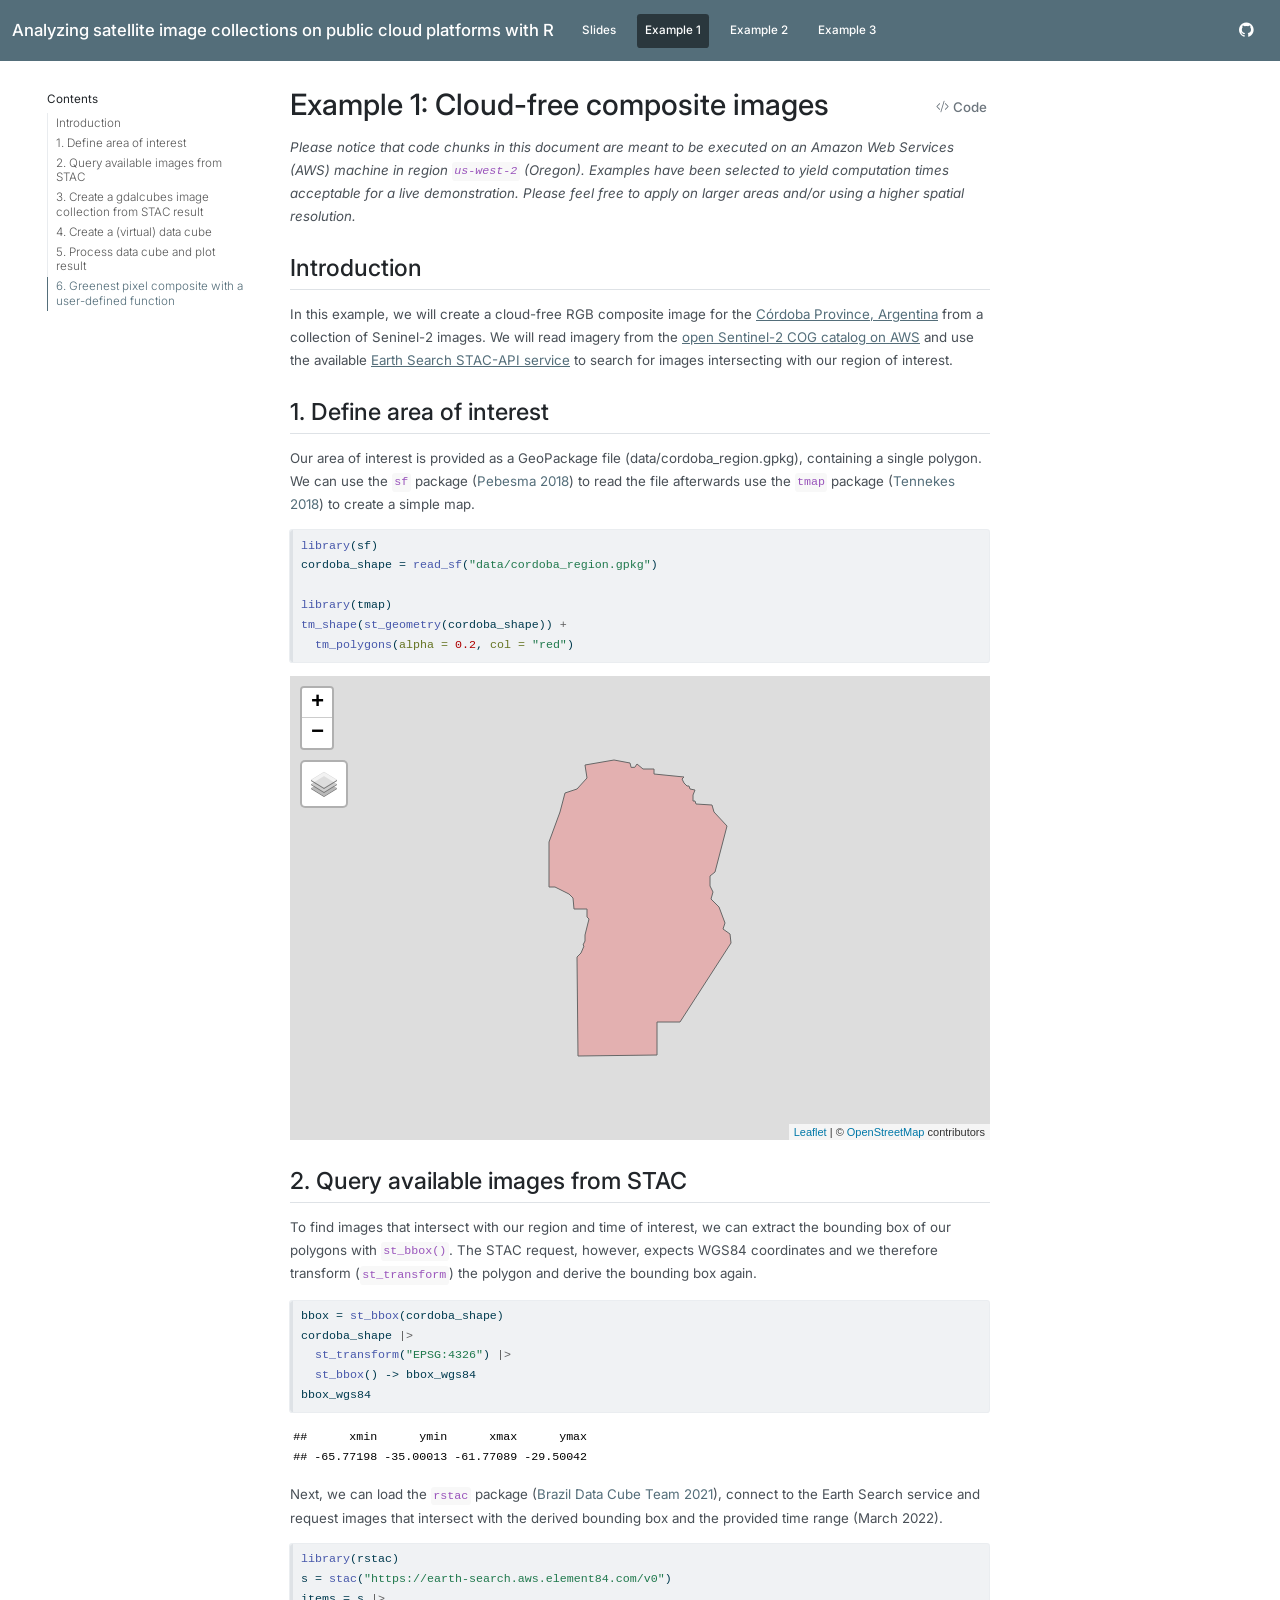
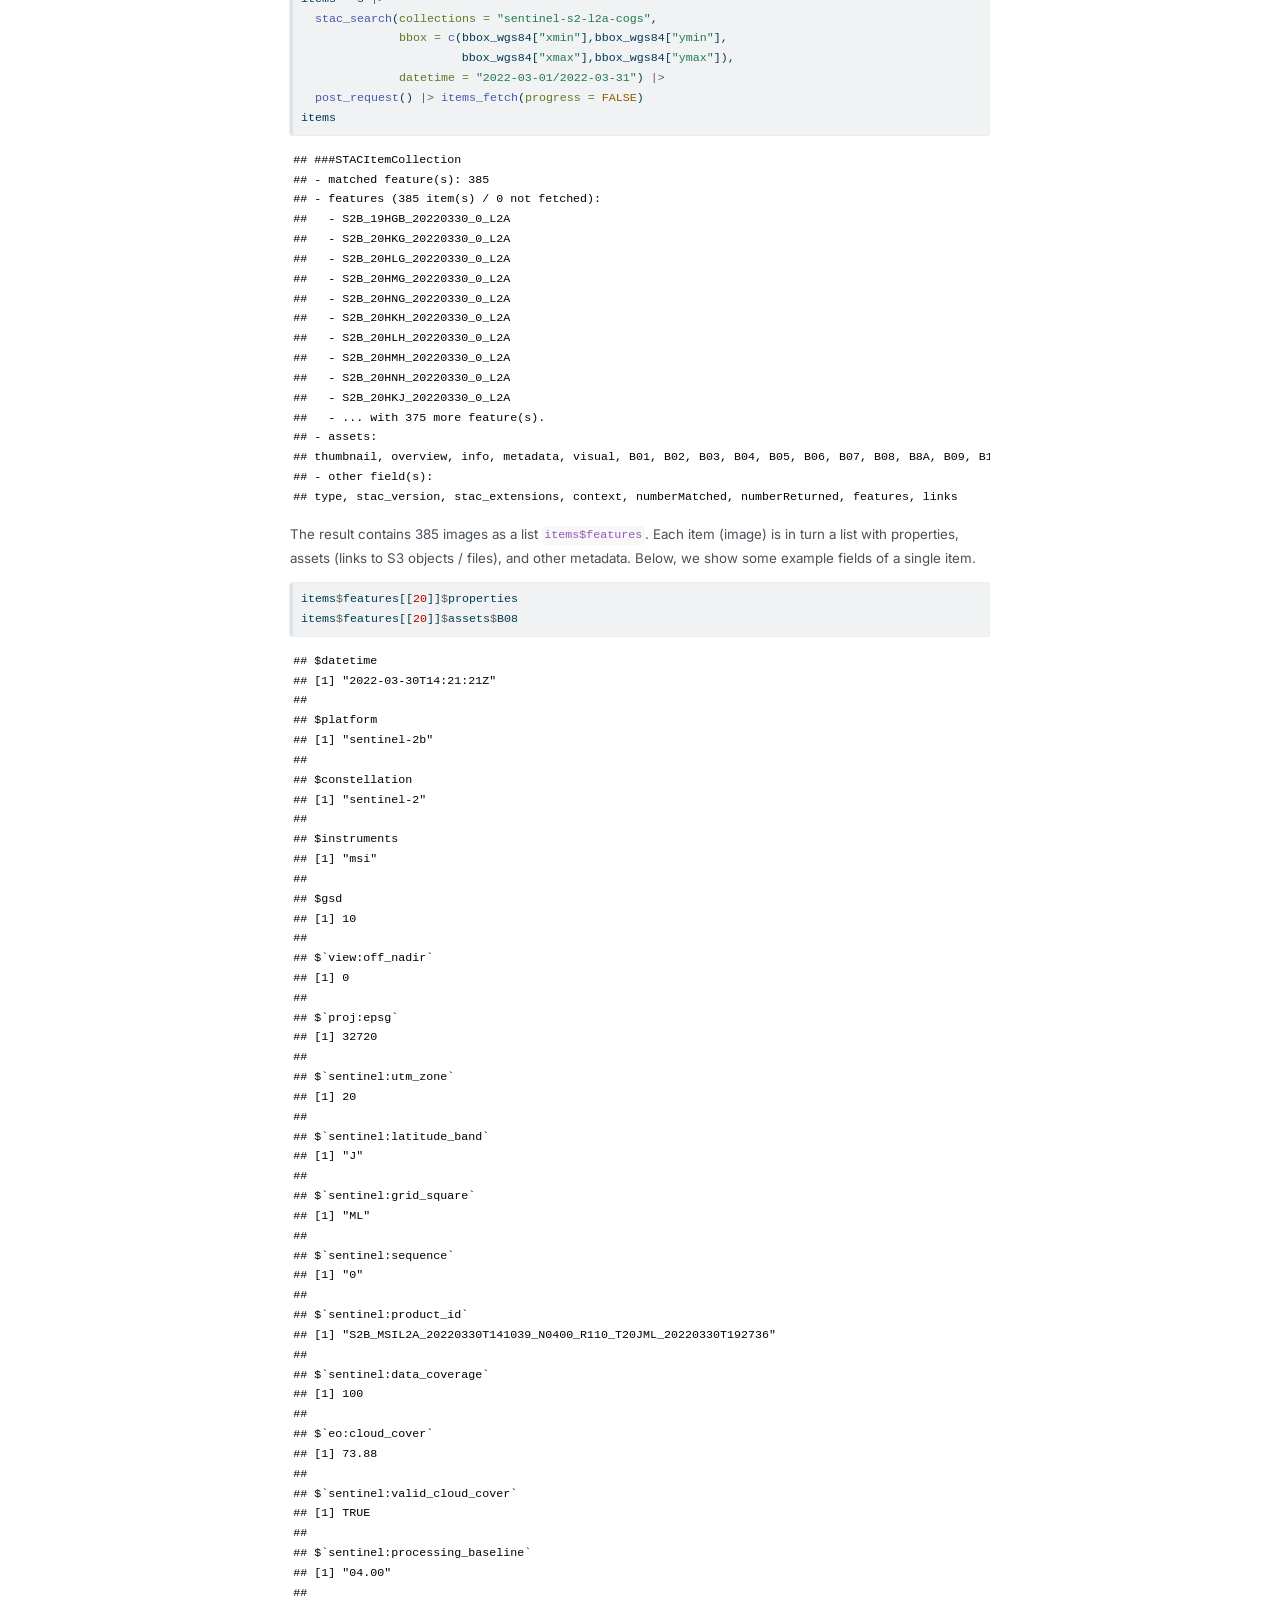
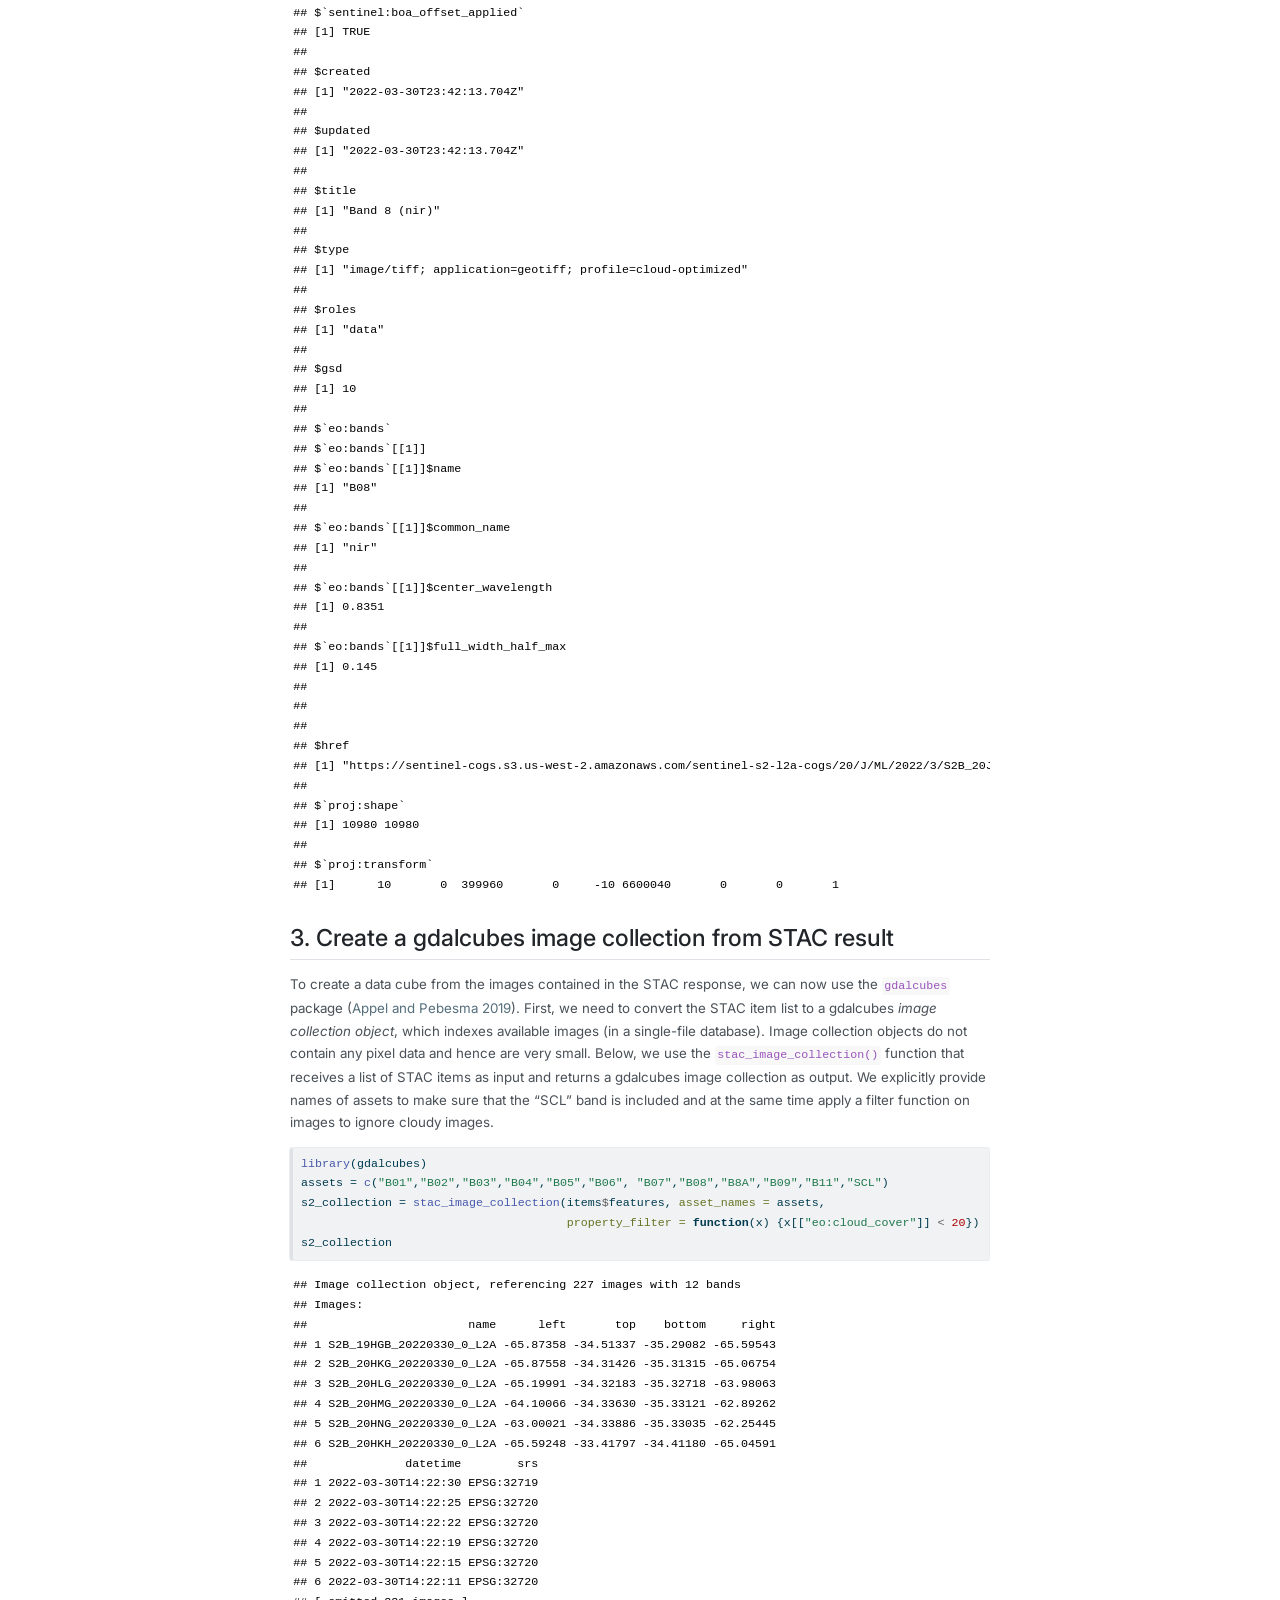
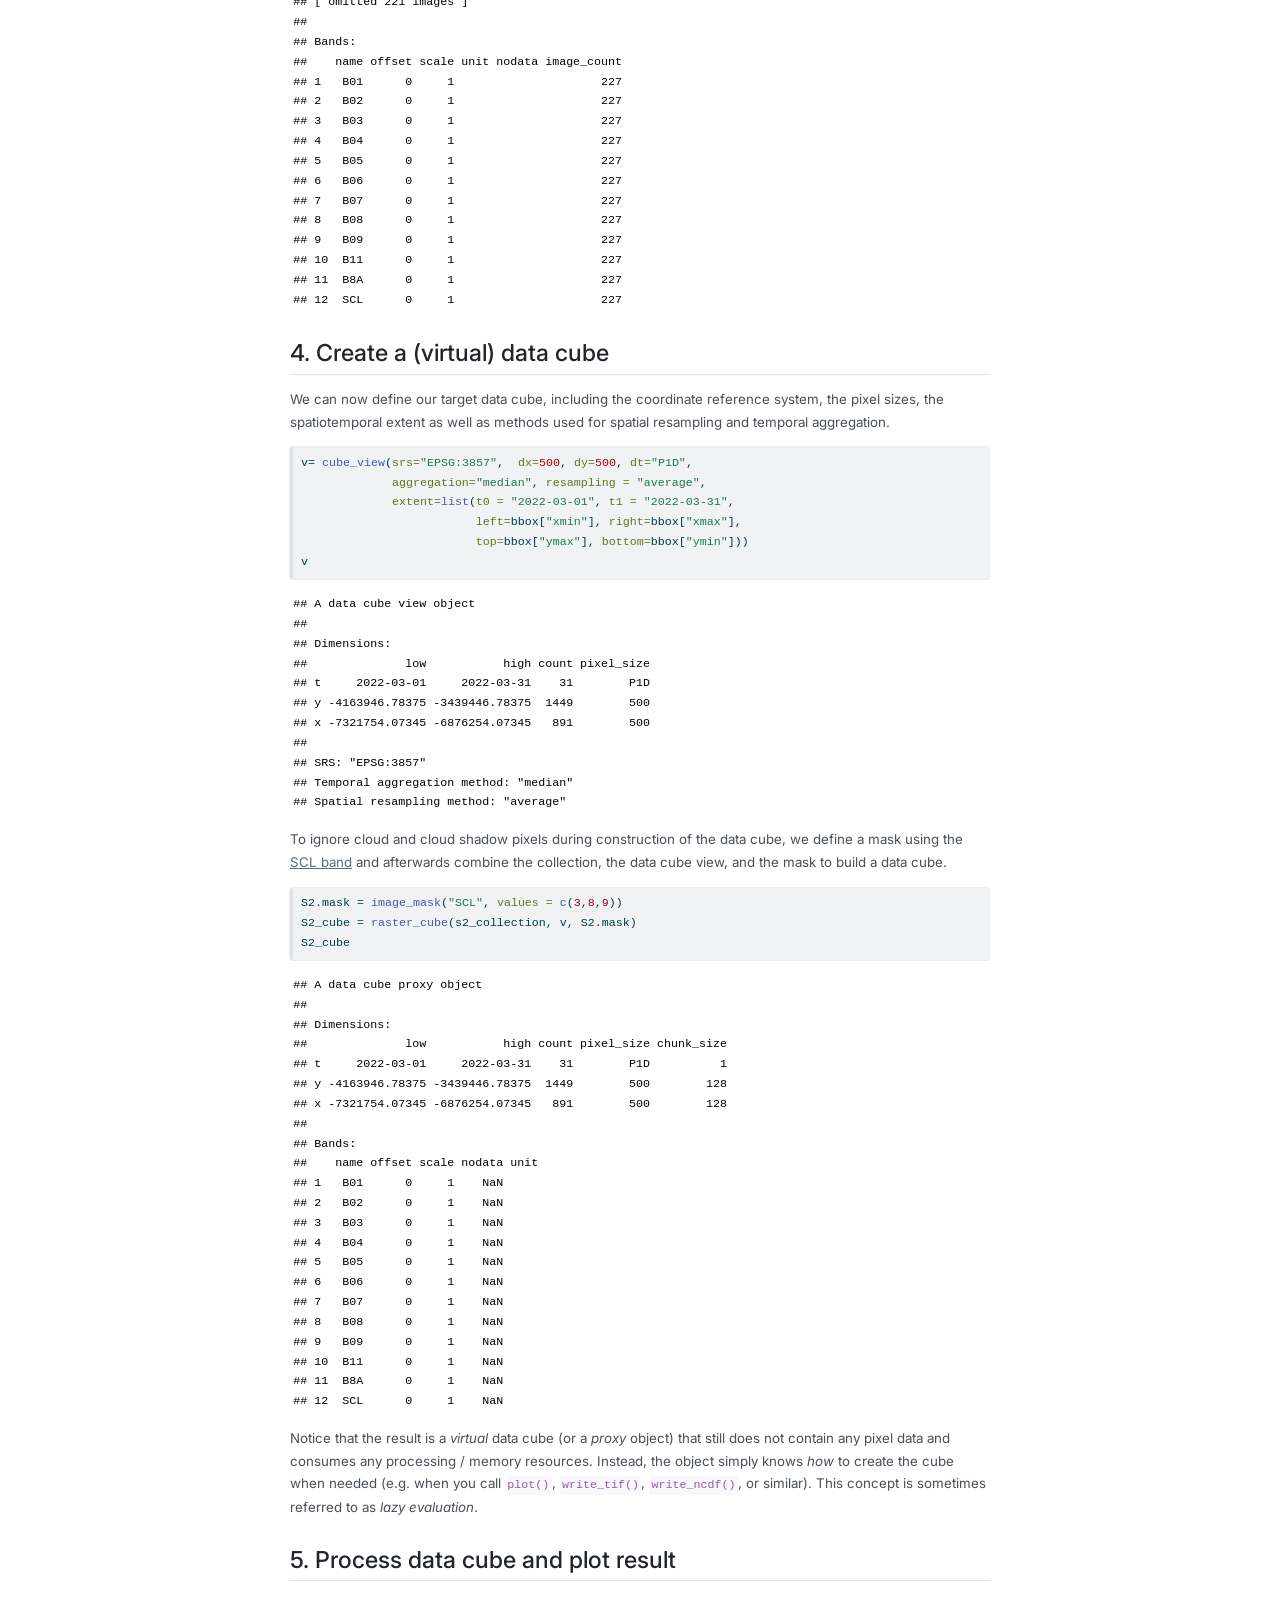
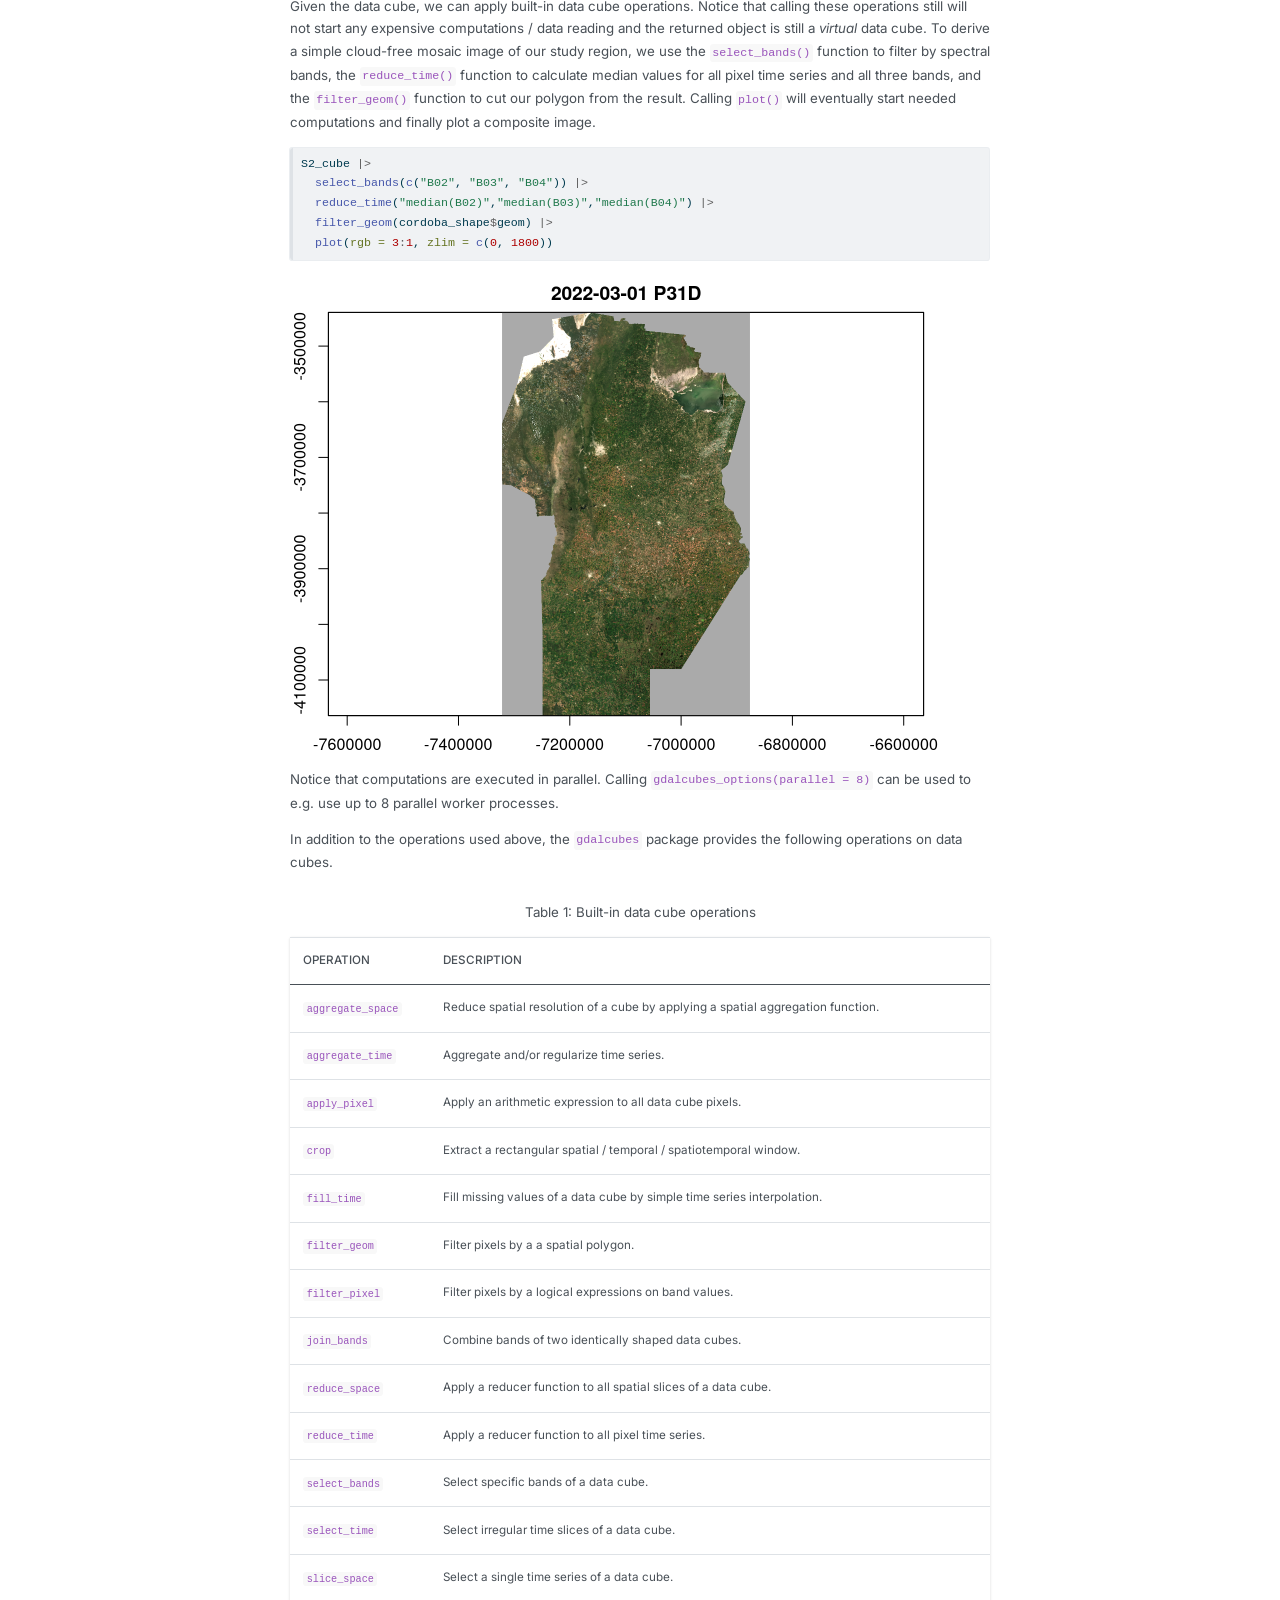
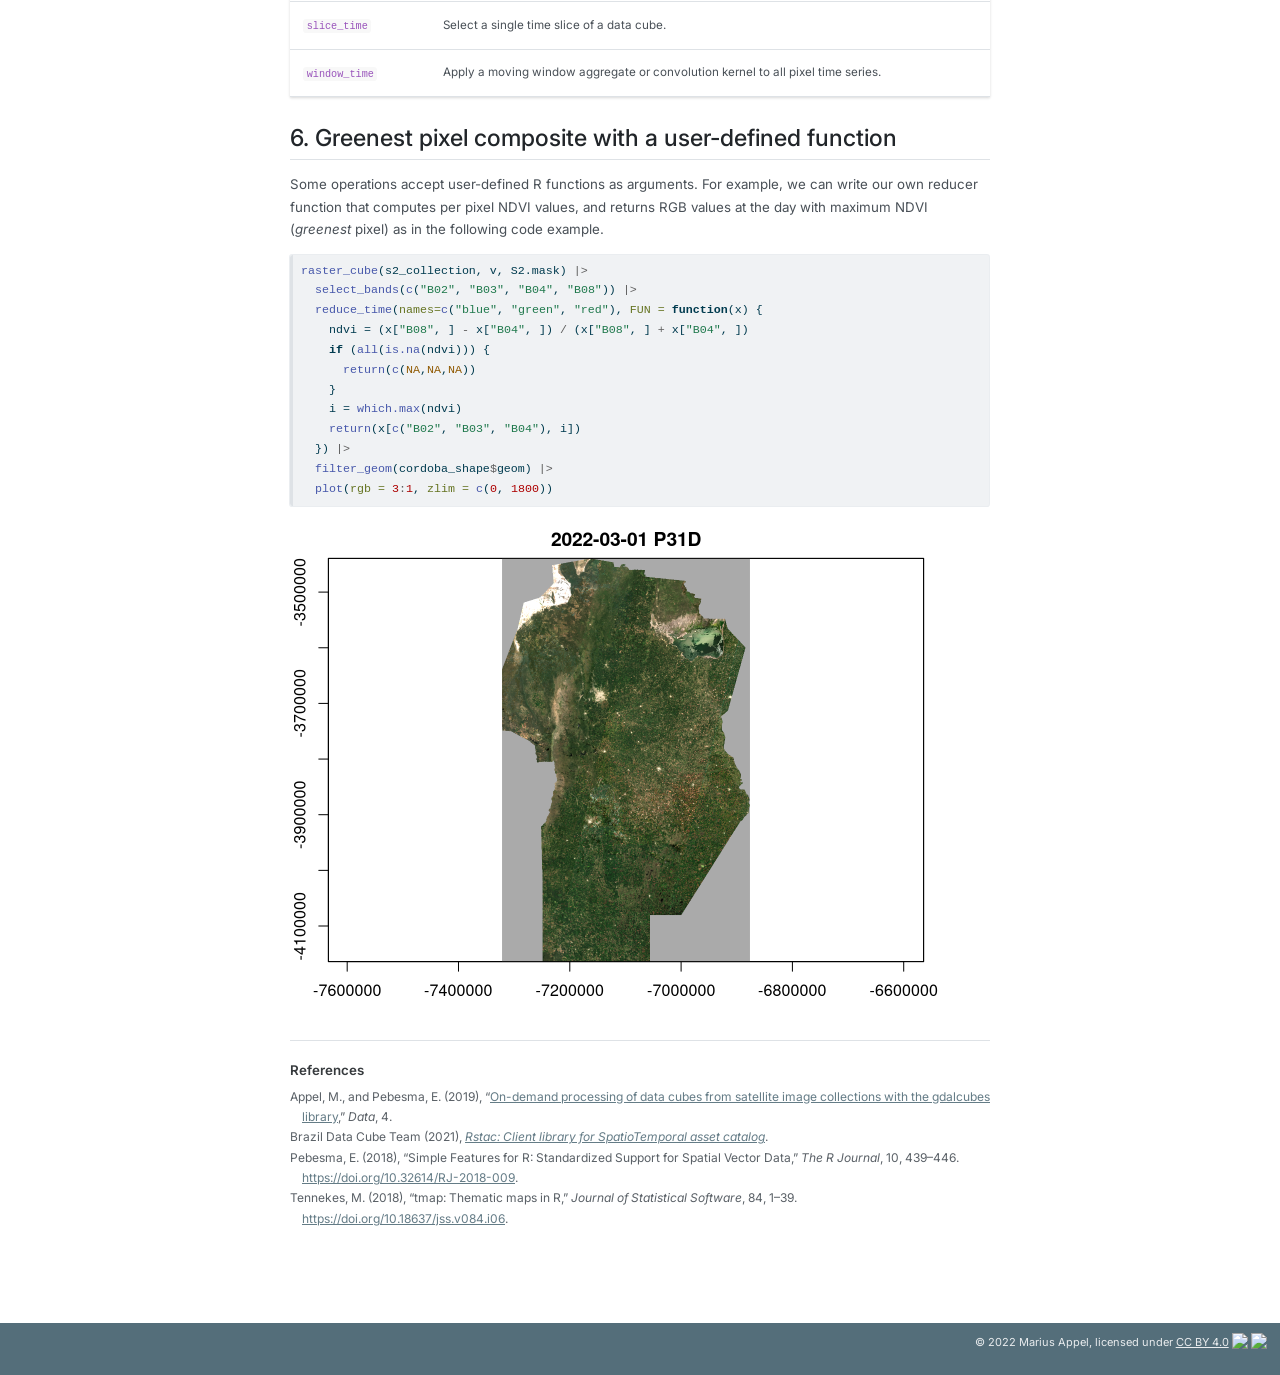
==== commit 5af1e205: "update" ====
--- a/docs/ex01.html
+++ b/docs/ex01.html
@@ -225,7 +225,7 @@
 </section>
 <section id="define-area-of-interest" class="level2">
 <h2 class="anchored" data-anchor-id="define-area-of-interest">1. Define area of interest</h2>
-<p>Our area of interest is provided as a GeoPackage file (data/cordoba_region.gpkg), containing a single polygon. We can use the <code>sf</code> <span class="citation" data-cites="sf">(<a href="#ref-sf" role="doc-biblioref">Pebesma 2018</a>)</span> package to read the file afterwards use the <code>tmap</code> <span class="citation" data-cites="tmap">(<a href="#ref-tmap" role="doc-biblioref">Tennekes 2018</a>)</span> package to create a simple map.</p>
+<p>Our area of interest is provided as a GeoPackage file (data/cordoba_region.gpkg), containing a single polygon. We can use the <code>sf</code> package <span class="citation" data-cites="sf">(<a href="#ref-sf" role="doc-biblioref">Pebesma 2018</a>)</span> to read the file afterwards use the <code>tmap</code> package <span class="citation" data-cites="tmap">(<a href="#ref-tmap" role="doc-biblioref">Tennekes 2018</a>)</span> to create a simple map.</p>
 <div class="cell">
 <div class="sourceCode cell-code" id="cb1"><pre class="sourceCode r code-with-copy"><code class="sourceCode r"><span id="cb1-1"><a href="#cb1-1" aria-hidden="true" tabindex="-1"></a><span class="fu">library</span>(sf)</span>
 <span id="cb1-2"><a href="#cb1-2" aria-hidden="true" tabindex="-1"></a>cordoba_shape <span class="ot">=</span> <span class="fu">read_sf</span>(<span class="st">"data/cordoba_region.gpkg"</span>)</span>
@@ -235,8 +235,8 @@
 <span id="cb1-6"><a href="#cb1-6" aria-hidden="true" tabindex="-1"></a>  <span class="fu">tm_polygons</span>(<span class="at">alpha =</span> <span class="fl">0.2</span>, <span class="at">col =</span> <span class="st">"red"</span>)</span></code><button title="Copy to Clipboard" class="code-copy-button"><i class="bi"></i></button></pre></div>
 <div class="cell-output-display">
 
-<div id="htmlwidget-c3a21b4119c4daf32875" style="width:100%;height:464px;" class="leaflet html-widget"></div>
-<script type="application/json" data-for="htmlwidget-c3a21b4119c4daf32875">{"x":{"options":{"crs":{"crsClass":"L.CRS.EPSG3857","code":null,"proj4def":null,"projectedBounds":null,"options":{}}},"calls":[{"method":"createMapPane","args":["tmap401",401]},{"method":"addProviderTiles","args":["OpenStreetMap",null,"OSM",{"minZoom":0,"maxZoom":18,"tileSize":256,"subdomains":"abc","errorTileUrl":"","tms":false,"noWrap":false,"zoomOffset":0,"zoomReverse":false,"opacity":1,"zIndex":1,"detectRetina":false,"pane":"tilePane"}]},{"method":"addProviderTiles","args":["Esri.WorldImagery",null,"Imagery",{"minZoom":0,"maxZoom":18,"tileSize":256,"subdomains":"abc","errorTileUrl":"","tms":false,"noWrap":false,"zoomOffset":0,"zoomReverse":false,"opacity":1,"zIndex":1,"detectRetina":false,"pane":"tilePane"}]},{"method":"addPolygons","args":[[[[{"lng":[-63.8737138171462,-63.8695887398868,-63.8681015753407,-63.8488892255108,-63.847519239007,-63.8417490455268,-63.8383379178141,-63.8116488647218,-63.7840471179108,-63.7849822461552,-63.7873617072731,-63.7916447371055,-63.8011625806786,-63.8147255083316,-63.8163911312937,-63.8163911312937,-63.7977166917577,-63.7936870218697,-63.779212172151,-63.763710769048,-63.7539198600865,-63.7450055253826,-63.7405528630818,-63.7369597205229,-63.7349395459928,-63.7328610483429,-63.7294440663096,-63.7272262830783,-63.7260354413034,-63.7250159109481,-63.7251397482016,-63.7252077955844,-63.7236730014636,-63.7116666619585,-63.7113545863304,-63.7105217744002,-63.7101053693334,-63.7086776921237,-63.707606934441,-63.7065361767583,-63.7052274742215,-63.7033239055069,-63.7024910935767,-63.7021610525413,-63.7020571471073,-63.7020152011735,-63.7011229028051,-63.7009702601737,-63.7009018031592,-63.700528038424,-63.699516766281,-63.6984460094967,-63.6971967924996,-63.6962450085915,-63.6954716839977,-63.6953527111215,-63.6949957906962,-63.6946388720675,-63.6944009254167,-63.6938060610355,-63.6933896550704,-63.6927353033528,-63.6924378711623,-63.6916645456701,-63.6906532753239,-63.6899394362699,-63.6893445718887,-63.6886902201712,-63.6876194624885,-63.6868461378947,-63.6859538404247,-63.6855969208977,-63.6852994878088,-63.6850615420563,-63.6845261623167,-63.6839312979355,-63.6834554064306,-63.6834201448607,-63.6823846487479,-63.681194918189,-63.6802431342809,-63.6793508359125,-63.6781016189155,-63.6768524019185,-63.6764954832897,-63.6761385628644,-63.6760247795556,-63.6752659456856,-63.6750842138087,-63.67417550861,-63.6736996153085,-63.6733426975781,-63.6728668051749,-63.6725098847496,-63.6718555339303,-63.6712606677526,-63.6712011822127,-63.6712184289679,-63.671320155089,-63.6715581008414,-63.6719150203685,-63.6721529661209,-63.6716770737177,-63.6712011822127,-63.6709279757887,-63.6708442626858,-63.6706063169333,-63.6705540520517,-63.6703612107097,-63.67013042453,-63.6700114507555,-63.6700114507555,-63.6700114507555,-63.6697735050031,-63.6694165863744,-63.6690787551489,-63.6686432608822,-63.667988910063,-63.6676914769741,-63.6669181523803,-63.6655499625071,-63.6649550972276,-63.6640627988592,-63.6637653666686,-63.6637182078112,-63.6623971767954,-63.6614453919889,-63.6609694995857,-63.6601961749919,-63.659898741903,-63.6592443910837,-63.6587099725414,-63.65697936635,-63.6563968906349,-63.6558536587213,-63.6551398205656,-63.6546044417243,-63.6543664959718,-63.65430927239,-63.6540095755465,-63.6534960428346,-63.6532384985376,-63.6525063302585,-63.6510381857419,-63.6508818788825,-63.64873357944,-63.6477206094813,-63.6454657482866,-63.6448812953796,-63.6447891650624,-63.6444322464337,-63.6442291885519,-63.6441348124465,-63.6439563540305,-63.6437778938178,-63.6433020014146,-63.6429450836842,-63.642647649697,-63.6422907310683,-63.6416363793508,-63.6410415131729,-63.6403276759156,-63.6400302428267,-63.6394353784456,-63.6392703651144,-63.6390784589186,-63.6390784589186,-63.6391094984066,-63.6392602599658,-63.6394948648837,-63.6397046861812,-63.6397328115345,-63.6397046861812,-63.6396138377599,-63.6395543504235,-63.6391379444583,-63.6390351071213,-63.6385430800772,-63.6379482156961,-63.6377697545851,-63.6377392864256,-63.6377102690453,-63.637531809731,-63.637174890204,-63.6365282648961,-63.6360446460832,-63.6359431804735,-63.6356282401181,-63.6352118350513,-63.6347785183009,-63.6330703205842,-63.6325349417428,-63.6318211026888,-63.6315831578347,-63.6306908594663,-63.6296201017837,-63.6283708847866,-63.6274847551493,-63.6256683284072,-63.6253887098087,-63.6235924376682,-63.6205678199881,-63.6177701230369,-63.6157356113949,-63.6142795995245,-63.6125927376941,-63.6120120900506,-63.6108437825146,-63.6097998575095,-63.6088474232211,-63.6061946245252,-63.605382928394,-63.6037472498736,-63.6015551899004,-63.6008165259036,-63.5984378166756,-63.596177855745,-63.5926296469167,-63.5920336246072,-63.5908382202889,-63.5898321448999,-63.5884348909339,-63.5870897895602,-63.5850077112256,-63.5826827212516,-63.5808988566418,-63.5788519302826,-63.5769948278244,-63.5766074823587,-63.574600346875,-63.5725891330399,-63.5701865699479,-63.5684679544688,-63.5672589972679,-63.5652069055958,-63.5621387339974,-63.5589501324554,-63.5567692987284,-63.5536624232159,-63.5500004014343,-63.5475222019921,-63.5449171918727,-63.5435431009663,-63.5434647454156,-63.5425913170582,-63.5410446669722,-63.5403308288165,-63.5391410991559,-63.5380108550351,-63.5368806109143,-63.5352744743903,-63.5345606353363,-63.5331329599232,-63.5325380937455,-63.5322406615549,-63.5320027158024,-63.5316992666961,-63.5315863098373,-63.5310406003702,-63.5300828076311,-63.5272031582749,-63.5255738649794,-63.5241422235044,-63.5229453351693,-63.5220089798261,-63.5212356552324,-63.5204623297402,-63.5194510584957,-63.5184397881494,-63.5179638957461,-63.5171905711524,-63.5165957058729,-63.516119814368,-63.5156439219647,-63.5148111100345,-63.5143947049677,-63.5133834346215,-63.5127290820056,-63.5117772971991,-63.5107660268529,-63.5101711615734,-63.5101377801775,-63.5099927013608,-63.5098737293828,-63.5094573225194,-63.5092778076846,-63.5088624581383,-63.5080891326461,-63.5075537538048,-63.507137348738,-63.5060071046172,-63.5058286453028,-63.5049363469345,-63.5044009680932,-63.5039845630264,-63.5034135570008,-63.5033896986452,-63.5029138053437,-63.5025568858166,-63.5021999671879,-63.5013076688196,-63.5003558849115,-63.4994635865432,-63.4988092357239,-63.4981325887193,-63.4970841263236,-63.4651993487819,-63.4687744145423,-63.4723982076187,-63.4765674074299,-63.4806658451496,-63.4592506968856,-63.4590127511332,-63.4052834557746,-63.337562376148,-63.2704743779297,-63.2698412947248,-63.2522031813449,-63.2233934618866,-63.2070261511218,-63.1952530394172,-63.1679422533335,-63.1509970222104,-63.0283911128343,-63.0109116760695,-62.9854866316337,-62.9478667281454,-62.9275772345095,-62.9240420377781,-62.8589855193878,-62.8461393844494,-62.836103149177,-62.8257138571334,-62.8152616524771,-62.808650553246,-62.807582062911,-62.8070095144782,-62.807542512784,-62.8065526573759,-62.8065643552375,-62.8060951588764,-62.8056389449677,-62.8049536606617,-62.8042683754573,-62.8038115183549,-62.8038115183549,-62.8050298036618,-62.8065526573759,-62.8071617995801,-62.8079993698864,-62.8086846550907,-62.8083800839886,-62.8079993698864,-62.8076186557842,-62.8073902276821,-62.8064765143757,-62.8058673730698,-62.8063242292738,-62.8058673730698,-62.8057150870696,-62.8063242292738,-62.8068572293763,-62.8076186557842,-62.8079993698864,-62.8086846550907,-62.8093699384985,-62.8108927949075,-62.8120349354176,-62.8128725057239,-62.813100933826,-62.8142430761327,-62.815080646439,-62.8160705018471,-62.8170603572554,-62.8190984846164,-62.8213872688912,-62.8233653241125,-62.8249456322754,-62.826978954548,-62.8292657607325,-62.8282461252743,-62.8276059615483,-62.8316710915339,-62.8328482501704,-62.8337482965081,-62.8347180952309,-62.8347187932219,-62.8347590970355,-62.8348094565902,-62.8347037563224,-62.8346152057915,-62.8338432457386,-62.833469787329,-62.8334067462572,-62.8347102556334,-62.8351028679216,-62.8357796433853,-62.8361140125037,-62.8363300663128,-62.837255415497,-62.8382162876609,-62.8386756869955,-62.8383376976665,-62.8376069415391,-62.8375398400823,-62.8377971849533,-62.8369666565405,-62.8351081760667,-62.8333684977891,-62.8319432963363,-62.8317364996663,-62.8306347590895,-62.8300661057517,-62.8277509020245,-62.8263839868606,-62.8253371647887,-62.8252373808252,-62.8261678683729,-62.8267256062817,-62.8267347250801,-62.8258055077502,-62.8258456606468,-62.8268992856604,-62.8271256907564,-62.8270619130662,-62.8264755880701,-62.8250449670812,-62.8242510198635,-62.8229252062171,-62.8225309886395,-62.8224197610377,-62.8232973836292,-62.8233095782592,-62.8234149075229,-62.8227763670527,-62.8228732539493,-62.8232294332645,-62.8232198832747,-62.8232171047855,-62.8221107881906,-62.8211638201507,-62.8204514902664,-62.8204388788181,-62.82034214733,-62.8203079475688,-62.819846003307,-62.8192563159169,-62.8175013033974,-62.8148515886179,-62.8131701256624,-62.8123783685373,-62.8118078691616,-62.811002266303,-62.8095101421582,-62.8081174893631,-62.8070998014524,-62.8063455444988,-62.8054739936203,-62.8037948132839,-62.8016775380581,-62.8009635813248,-62.8005285200462,-62.8002114003779,-62.8003492630279,-62.8006842915097,-62.801034051464,-62.8007984709756,-62.8006344547744,-62.8010685602456,-62.801501737757,-62.8001876282606,-62.8000906991431,-62.7991622435845,-62.7991192169773,-62.7994124270861,-62.7992455793951,-62.7988916584445,-62.7977659490193,-62.7963411841477,-62.7952521789867,-62.7936699762768,-62.7925966961247,-62.7918441405803,-62.7913336594454,-62.7913423156115,-62.7908829962269,-62.789990989811,-62.7892179041691,-62.787706717774,-62.7872344527678,-62.7864562566103,-62.7858439020305,-62.7856234994773,-62.785542338488,-62.78710618682,-62.7875977260789,-62.7877630089046,-62.7893801848252,-62.7905136035922,-62.7912418408436,-62.7919539165047,-62.792406761731,-62.7925257346072,-62.7922877888547,-62.791930870226,-62.7913360049466,-62.7900273015114,-62.7882427065714,-62.786934002238,-62.7856252988028,-62.7836027563136,-62.7824130257547,-62.7811043232179,-62.7795576731319,-62.7772971857887,-62.7756315628265,-62.7740849127406,-62.772181344026,-62.7711105872416,-62.768850099,-62.7664706378822,-62.764448095393,-62.7617117156465,-62.7582614986426,-62.7557630628519,-62.7536215483849,-62.7514800339178,-62.7496954380794,-62.7492195465745,-62.7480298151172,-62.747553922714,-62.7463641930534,-62.7441037048118,-62.7431519200054,-62.7425570547259,-62.7412483521891,-62.7395827283286,-62.7388688910712,-62.7372032681091,-62.7360135375501,-62.734704834115,-62.7333961306799,-62.7326822916259,-62.731373589089,-62.7304218042826,-62.7295889923523,-62.7291131008474,-62.7289941279712,-62.7285182346696,-62.7272095321328,-62.7260198006756,-62.7253059634182,-62.7238782871068,-62.7218557446177,-62.7209039598112,-62.7198332030268,-62.7186434715696,-62.7176916876614,-62.7173488195821,-62.7156691460706,-62.7142414697592,-62.7130517392003,-62.7118620086414,-62.7101963865776,-62.7091256288949,-62.707578978809,-62.7063892491483,-62.7051995185895,-62.7037718404814,-62.7015113540364,-62.6994888124456,-62.6975852428327,-62.6963955131721,-62.6961575665213,-62.6953247554894,-62.6933022130002,-62.6916365909364,-62.6911606985332,-62.6887812365171,-62.6874725339802,-62.6860448567705,-62.6837843685289,-62.6824756659921,-62.6815238811856,-62.679977231998,-62.6786685276645,-62.6768839327245,-62.6756942012673,-62.674504472505,-62.6735526876985,-62.6711732256823,-62.6695076045168,-62.6685985678398,-62.6677230077801,-62.666771223872,-62.6651056009099,-62.6637968965764,-62.6623692211633,-62.6612984634806,-62.6599897600455,-62.6589190014645,-62.6579672175563,-62.6574913260514,-62.6570154336482,-62.6566585132229,-62.6559446759655,-62.6549928920574,-62.6561826217179,-62.6570154336482,-62.6570154336482,-62.6576102989277,-62.6579672175563,-62.6583241370833,-62.6595138685406,-62.6595138685406,-62.660584625325,-62.6620123016363,-62.663083059319,-62.6645107365287,-62.6654625204368,-62.6658194390655,-62.666414304345,-62.6676040358022,-62.6685985678398,-62.6686747916883,-62.6692696578661,-62.6702214417742,-62.670459388425,-62.6708163070537,-62.6717680918601,-62.6729578215207,-62.6736716596764,-62.6746234453812,-62.6747424173591,-62.6743854996287,-62.673433713924,-62.6721250113871,-62.6722439842633,-62.6711732256823,-62.6702214417742,-62.6689127374408,-62.6685985678398,-62.6673660891514,-62.666057384818,-62.6654625204368,-62.664629709405,-62.6642727898779,-62.6637968965764,-62.6629640855445,-62.6618933287601,-62.6611637359509,-62.6609415439536,-62.6603466795725,-62.6601413273935,-62.6583241370833,-62.6573723531752,-62.6570128626699,-62.6554396673673,-62.6541442194725,-62.6499951643815,-62.6479388766787,-62.6458392910775,-62.6431304824237,-62.6416452851881,-62.6346348650501,-62.6344453950853,-62.6344185983404,-62.63193657477,-62.6280715633786,-62.6279639829368,-62.6230713716239,-62.6227166556643,-62.6180145401922,-62.612913507157,-62.6090719983884,-62.6085074835891,-62.6081294401782,-62.607009320969,-62.6055702926474,-62.6032671488028,-62.6014548417346,-62.6009996033964,-62.6009225324365,-62.5981026641658,-62.5963391787366,-62.5957443143555,-62.5946735566728,-62.5937564594127,-62.5918182031517,-62.5903905268404,-62.5886059310019,-62.5863454427604,-62.5842039282933,-62.5828952257564,-62.5825383053311,-62.581586521423,-62.5803967908641,-62.5786121950257,-62.5776604111175,-62.5756378695267,-62.5717117583229,-62.5564832077078,-62.5567211543586,-62.5568401272348,-62.5570780729873,-62.5573160187397,-62.5576729382667,-62.5580298577937,-62.5583867773207,-62.5583867773207,-62.5589816417019,-62.5601713713624,-62.5608852113147,-62.5615990494705,-62.5633746370031,-62.5632993465043,-62.563451690895,-62.5636527590084,-62.5648096202111,-62.5643681189102,-62.5626321282169,-62.5622075951934,-62.5614219097813,-62.5615131983771,-62.5630313772584,-62.5630845862693,-62.5631447814782,-62.5645781450236,-62.5663604169204,-62.5676453715943,-62.5676485507321,-62.5676652827526,-62.5703741713565,-62.5699671482945,-62.5705904012353,-62.5711673073955,-62.5724511769047,-62.573811001666,-62.5760728023463,-62.5763307661565,-62.5773154571501,-62.5779143091528,-62.5786920444746,-62.5792904356416,-62.5799460854248,-62.5798763743621,-62.5798727577448,-62.5806954995607,-62.5823144361792,-62.5834926521328,-62.5848704018773,-62.5875582195979,-62.5880792936666,-62.5919125487144,-62.5922760609773,-62.5933355654644,-62.5947538094653,-62.5961747070896,-62.5968012316946,-62.5966279709308,-62.5963612431567,-62.5957637206605,-62.594658912337,-62.5946862606475,-62.5954160591709,-62.5954416602581,-62.5924636579547,-62.5923247496657,-62.59275488099,-62.5926461740609,-62.594245854393,-62.5953764048393,-62.5954014157334,-62.594565674397,-62.5951230529797,-62.5960770377603,-62.5960034145345,-62.596628456021,-62.5980935238078,-62.5987605597372,-62.5997267121983,-62.6013197018781,-62.601148799192,-62.5990098170757,-62.5966027911534,-62.5968964099955,-62.5996816104828,-62.5983062412738,-62.5982411268905,-62.5968654396778,-62.5959948365219,-62.5950285870428,-62.5964855681953,-62.5968759885942,-62.5989398958072,-62.5993315370166,-62.598986408776,-62.5977836023398,-62.5957450707369,-62.5945113631533,-62.5931088252968,-62.5915102130616,-62.5901566486595,-62.5910438239357,-62.5898696890285,-62.5896947097876,-62.5904387475065,-62.5907304619203,-62.5912896245571,-62.5913763892371,-62.5919152759996,-62.5924373876225,-62.5928291788505,-62.5932891153777,-62.5934467993545,-62.5935454442542,-62.5936180047729,-62.5925231830204,-62.5913709346667,-62.590632658742,-62.5894235676921,-62.5876401809861,-62.585676332621,-62.5822011649101,-62.5804121754117,-62.5789124308583,-62.5767690955061,-62.5741701193705,-62.573190500265,-62.5716913683627,-62.5688071645479,-62.5665422530018,-62.566414135276,-62.5645830606048,-62.5627835698007,-62.5612882260939,-62.560344312326,-62.5587515427334,-62.5564440555344,-62.5540757011868,-62.5523963151362,-62.5503175911108,-62.547710248965,-62.5455685862759,-62.5446489521735,-62.5431536803319,-62.5402194134064,-62.5393845721819,-62.5373034182138,-62.5345305183576,-62.533240552881,-62.5314176959981,-62.5310134559168,-62.5276153672506,-62.5242336117528,-62.5239762381357,-62.522077829344,-62.5212255904475,-62.5212401530365,-62.5200774545811,-62.5151390561383,-62.3208434144149,-62.2700830744265,-62.2567851920031,-62.2321188359101,-62.1766471367854,-62.173793625709,-62.1671561303814,-62.1607041982455,-62.1532906582256,-62.1466884199764,-62.1436923507559,-62.1391342118677,-62.1306025262372,-62.1036905633936,-62.0802425725575,-62.0234206875944,-61.9825932173319,-61.843396541264,-61.8414759342033,-61.8433340301983,-61.8433683835714,-61.8441215158342,-61.8604148961495,-61.8892938119359,-61.9179941677966,-61.9398227477037,-61.9706367091723,-61.9915236929649,-62.025344497149,-62.0603107359654,-62.0899471372505,-62.1115884318956,-62.1236116381685,-62.1257900302746,-62.1323519242861,-62.1348198748493,-62.2336842976164,-62.2403610744746,-62.2403320570943,-62.2344915524768,-62.2173992770231,-62.217220043361,-62.2171018439342,-62.2245971459164,-62.2246566332529,-62.2223961450112,-62.2213253864302,-62.1879534470374,-62.1844387893865,-62.175937168572,-62.1698695437994,-62.1670141911767,-62.1781797183556,-62.1814694162997,-62.1813301199385,-62.1812487325738,-62.1808185635202,-62.1818647334152,-62.1818807351054,-62.1833682257399,-62.1875377085205,-62.196043614299,-62.1814483391282,-62.179506361147,-62.1760561423465,-62.1695357370264,-62.1476810700434,-62.1277530854273,-62.1188895926735,-62.0476247365063,-62.0412001922067,-62.0384043260221,-62.0364412708694,-62.0345377012564,-62.0249603712453,-62.0118138486591,-62.0113248381578,-62.0109215520873,-62.0104414501787,-62.0102719039486,-62.0079270010197,-62.0074713332868,-61.9942653242625,-61.9859966976865,-61.9852233730927,-61.9839741560957,-61.9822490466954,-61.9759434761704,-61.9736829879289,-61.9716009590016,-61.9679722808867,-61.9649384689496,-61.9626779816063,-61.9616170002889,-61.9603580060283,-61.9580380322469,-61.9569672736659,-61.9555990837926,-61.954409354132,-61.9526247582936,-61.9490555675152,-61.9474494300928,-61.9456053478163,-61.9444156172574,-61.9320424210617,-61.9274024717022,-61.9196692239676,-61.9138395440492,-61.9126498134903,-61.9121144346489,-61.912887760141,-61.9132864091079,-61.9135421118586,-61.9136535370898,-61.9137800585094,-61.9145842770641,-61.9148508143954,-61.9152672212589,-61.9159810594145,-61.9164569509195,-61.9167543840083,-61.916932844221,-61.9175237209806,-61.917717224381,-61.9178251425894,-61.9183010340943,-61.9185279494334,-61.9185670360297,-61.9185984662849,-61.9191338451262,-61.9197881968437,-61.9201451163708,-61.9201451163708,-61.9194907637549,-61.9194312773168,-61.9188364120373,-61.9182415476562,-61.9180036010054,-61.9180036010054,-61.9180036010054,-61.9180036010054,-61.9174682221641,-61.9166948975703,-61.9161595187289,-61.9160805029165,-61.9159027173386,-61.9153861932368,-61.9153861932368,-61.9151482483826,-61.9145533831032,-61.9140774915983,-61.9140774915983,-61.9140774915983,-61.9134231389824,-61.912887760141,-61.912530840614,-61.9119359762329,-61.9121144346489,-61.9133041661062,-61.9141964644745,-61.9146723559794,-61.9154456814716,-61.9160405458527,-61.9167543840083,-61.9173492492878,-61.9184200069705,-61.9189553849135,-61.9200261434945,-61.9207994680883,-61.9212158731551,-61.9225245765903,-61.9237143071492,-61.9243686588668,-61.9253799292131,-61.9261532547052,-61.9269265801973,-61.9279378505436,-61.9287706624738,-61.9292465539787,-61.9294845006295,-61.929425013293,-61.9293060413151,-61.9292465539787,-61.9293060413151,-61.929425013293,-61.9294845006295,-61.9295439870676,-61.9293655268549,-61.9291275811024,-61.9289491217881,-61.9286516895976,-61.9281757971943,-61.9276404174546,-61.9269860657371,-61.9257963360765,-61.9250230114827,-61.9241307131143,-61.9234168749586,-61.9225245765903,-61.9203235756851,-61.9187769264975,-61.9177656552529,-61.9159215729764,-61.9144344093286,-61.9136188809845,-61.9125903270522,-61.9112221371789,-61.9103408503593,-61.9099134337437,-61.9078908921529,-61.9063442411687,-61.9054519454953,-61.904262214038,-61.9042027284982,-61.9044406733524,-61.9044406733524,-61.9038739208497,-61.9034888885459,-61.903012997041,-61.9029535106029,-61.9028940241648,-61.9025371046378,-61.9021206986727,-61.9021206986727,-61.9018827529202,-61.9015853198313,-61.9013473731805,-61.9011689147645,-61.9011689147645,-61.9017042936059,-61.9028940241648,-61.9039647809491,-61.9048570784192,-61.9058683496637,-61.9065227022796,-61.9068201353685,-61.9077124319403,-61.9085452438705,-61.9091995964864,-61.9103298388105,-61.9115790558076,-61.9125903270522,-61.9134826245222,-61.9144344093286,-61.9152672212589,-61.915683627224,-61.9166354111322,-61.917289763748,-61.9180630874435,-61.9188958984754,-61.9200856290344,-61.9208589545264,-61.921513306244,-61.9225245765903,-61.9237737944857,-61.9246066055176,-61.9251419843589,-61.9246066055176,-61.9238332800254,-61.9234168749586,-61.9241307131143,-61.9234168749586,-61.9230004689935,-61.9222866317362,-61.921513306244,-61.9209779274027,-61.91990716972,-61.920264089247,-61.9210969002789,-61.9212753595933,-61.9208886213887,-61.9208589545264,-61.9207883424535,-61.9203235756851,-61.9193717908786,-61.9186750431712,-61.9184794925103,-61.9178104120154,-61.9174682221641,-61.9173038798744,-61.9172910986446,-61.9168138713448,-61.9157431127638,-61.9154110702819,-61.9151964277263,-61.9142559500143,-61.9135133891257,-61.9129472465791,-61.9118170033567,-61.9108057321121,-61.9090211353754,-61.9079971700375,-61.9071175666608,-61.9056304039113,-61.904262214038,-61.902656077514,-61.9018232664821,-61.9009309690121,-61.8998007248913,-61.8987299672086,-61.8973617773353,-61.8967074247194,-61.8958746136875,-61.8951012890937,-61.8945659102523,-61.8940900178491,-61.893554639906,-61.8935036892598,-61.8930192996923,-61.8921864500328,-61.891591583855,-61.891056205912,-61.8905803144071,-61.8900449355658,-61.8897475024769,-61.8904018532962,-61.8905208270706,-61.889985447331,-61.8896285296006,-61.8896285296006,-61.8900449355658,-61.8900449355658,-61.8899259617912,-61.889093149861,-61.8895095558261,-61.8899259617912,-61.8899259617912,-61.8899259617912,-61.8897475024769,-61.8896285296006,-61.8896285296006,-61.8896285296006,-61.8893310974101,-61.8890336634228,-61.889093149861,-61.889093149861,-61.889093149861,-61.8892716100736,-61.8891526371974,-61.8888552041085,-61.8884982845815,-61.8886172574577,-61.8892121236355,-61.8894500693879,-61.8894500693879,-61.889093149861,-61.8887362312323,-61.8892716100736,-61.8895690422642,-61.8899259617912,-61.890342366858,-61.8908182601596,-61.8912346652264,-61.8916978707228,-61.8918295305058,-61.8919246441281,-61.8924838822234,-61.8926643627471,-61.8929497314617,-61.8930787475028,-61.8936141254459,-61.8941495051855,-61.8945064238142,-61.8949228297793,-61.8953392348461,-61.8952202619699,-61.8952202619699,-61.8957556408113,-61.8959341010239,-61.8962910196526,-61.896826398494,-61.8975402366496,-61.8982540757036,-61.898610993434,-61.8989084265229,-61.8998007248913,-61.9006930232596,-61.9012284012026,-61.9013473731805,-61.9016448071677,-61.9022396715489,-61.9029535106029,-61.9033699156697,-61.9042027284982,-61.9044406733524,-61.9049760512954,-61.9055709183715,-61.9060468098764,-61.906701161594,-61.907236539537,-61.9087831905213,-61.9096754879913,-61.9102703532708,-61.9111031643027,-61.9119954617727,-61.9123523812997,-61.9118764888964,-61.9114600829313,-61.9115195702678,-61.9119359762329,-61.9128282746012,-61.9133041661062,-61.9141369771381,-61.91496978817,-61.9156241398876,-61.91586208564,-61.9162784916051,-61.9169923297608,-61.9175871950403,-61.9184794925103,-61.9188958984754,-61.9197881968437,-61.9203830612249,-61.9212158731551,-61.9218107393329,-61.9225245765903,-61.9232979020825,-61.9244876326413,-61.9257963360765,-61.9265101742322,-61.9280568234197,-61.9288896344517,-61.9299009056963,-61.9304362854359,-61.9312096091314,-61.9325777990046,-61.9332321516205,-61.9340649635508,-61.9347788008082,-61.9354926389638,-61.9363849373322,-61.9368013432973,-61.9373367212404,-61.9388238848882,-61.9402515603012,-61.9413818053203,-61.9419171841617,-61.9425715358792,-61.9432853740349,-61.9439397257525,-61.9448320223242,-61.9453674020639,-61.9452484282894,-61.9445940774701,-61.9435233206857,-61.9432853740349,-61.9431069147206,-61.942987940946,-61.9428094816317,-61.9426905096538,-61.9425715358792,-61.9427499951936,-61.9433448595747,-61.9435828062255,-61.9434638324509,-61.9433448595747,-61.9434043469112,-61.9434043469112,-61.9435828062255,-61.9436422935619,-61.9434043469112,-61.9438802384161,-61.9442966443812,-61.9444156172574,-61.9446535639082,-61.9442966443812,-61.9444156172574,-61.9445940774701,-61.9447725367844,-61.9450104834352,-61.9453674020639,-61.9457243206926,-61.9453079156258,-61.9456053478163,-61.9456648351528,-61.9454863749401,-61.9454471419184,-61.9454402500435,-61.9450104834352,-61.9444751045939,-61.9438802384161,-61.9431664011587,-61.9423930756666,-61.9413223188822,-61.9408198704826,-61.9405489942884,-61.9404000428345,-61.9397756687963,-61.9391808044151,-61.9388238848882,-61.9385859382374,-61.9381695331706,-61.9373590371886,-61.9372772348022,-61.937410500773,-61.9374556941165,-61.9374556941165,-61.9369203161736,-61.9362064771195,-61.9360545998528,-61.9358734357111,-61.9357900711544,-61.9348382863479,-61.9341244490906,-61.9339459897763,-61.9339459897763,-61.9339459897763,-61.9338865024398,-61.9336485575857,-61.9328752320936,-61.9321613939378,-61.9318044753092,-61.9315665286584,-61.9319829337252,-61.9316260150966,-61.9314475557822,-61.9311501226933,-61.9307932040646,-61.9303767980995,-61.9301983387851,-61.9294449756553,-61.9288578466671,-61.9282582185199,-61.9281168452538,-61.927381509515,-61.9269514940734,-61.9268726031268,-61.9265796813773,-61.9264125812597,-61.9259156071934,-61.9253962480085,-61.9248048205816,-61.9238927664636,-61.9228814961173,-61.9220486850854,-61.9205020349995,-61.9197881968437,-61.9184200069705,-61.9183658762881,-61.9180403394055,-61.917289763748,-61.9161595187289,-61.9152672212589,-61.9145533831032,-61.9134231389824,-61.9127687872648,-61.9113411091568,-61.9102703532708,-61.9091995964864,-61.9091280807083,-61.9085793753597,-61.9084262709942,-61.9074149997496,-61.9061657827526,-61.9055709183715,-61.9044406733524,-61.9037863225331,-61.9033699156697,-61.9023586453234,-61.9021206986727,-61.9018827529202,-61.9014663469551,-61.9009904554501,-61.9003955892724,-61.8995627791388,-61.8983135621418,-61.8970643451447,-61.8955771823952,-61.8948633424429,-61.8939115585348,-61.8931977203791,-61.8925433686615,-61.891591583855,-61.891056205912,-61.8905803144071,-61.8896285296006,-61.8889741769847,-61.8876059871115,-61.8867136887431,-61.8856429319588,-61.8852559664805,-61.8848575331092,-61.8845721742761,-61.8835609039298,-61.8827875784377,-61.8810624699358,-61.8801106851293,-61.87945633431,-61.8789975988304,-61.8783326604672,-61.8777532938213,-61.876199599147,-61.8761965529599,-61.8760614508327,-61.8748848563382,-61.8718002267054,-61.8713600710808,-61.8705232481729,-61.8694625965372,-61.8689272194924,-61.8680349211241,-61.8670831372159,-61.8662503252857,-61.8654769997936,-61.8647631625362,-61.8640493234822,-61.863394972663,-61.8625621607327,-61.8616103759263,-61.860956025107,-61.8604359975756,-61.8603611589292,-61.8602125659031,-61.8600432963541,-61.8593498885829,-61.8585149485438,-61.8583981046748,-61.8573868325319,-61.8570894003414,-61.8567791779378,-61.8566729952746,-61.8559591571189,-61.8550073714141,-61.8536986688773,-61.8531632900359,-61.852330479004,-61.8511407484451,-61.8496535847973,-61.8479284762953,-61.8444187710567,-61.8427531480945,-61.8418608497262,-61.8404926598529,-61.8393624166304,-61.8375778207921,-61.8359121978299,-61.8351983596742,-61.8344845215185,-61.833830169801,-61.8332353036232,-61.8326999256801,-61.8317481408737,-61.8314507086831,-61.8309748162799,-61.8305584112131,-61.8296661128447,-61.8290117611272,-61.8293091933177,-61.8293091933177,-61.8293686806542,-61.8290712484636,-61.8288333018128,-61.8287143289366,-61.8282384356351,-61.827703057692,-61.826989218638,-61.8259779482918,-61.8247287303964,-61.8247154398218,-61.8237584690412,-61.8236579736121,-61.8227061897039,-61.8212785133925,-61.8188990522747,-61.8168765097855,-61.815389347036,-61.8139021842865,-61.8123555342006,-61.8115227231687,-61.8110493496415,-61.8101545323972,-61.809559668016,-61.808845828962,-61.8074181526506,-61.8061689356536,-61.8048007457803,-61.8030756372783,-61.8017669329449,-61.8007556617004,-61.7995064456016,-61.7986736336714,-61.7974244166743,-61.7962346861154,-61.7954018750835,-61.795282901309,-61.7960562268011,-61.7970674980456,-61.7971269835855,-61.796889037833,-61.7955208479597,-61.7945095776135,-61.7941526580865,-61.7946285495914,-61.7947475224676,-61.7941526580865,-61.7935577937054,-61.7926060080006,-61.7921301155973,-61.7919516571813,-61.7917137114288,-61.7912973054637,-61.7901670604446,-61.7896551276322,-61.7894296118683,-61.7892747629746,-61.7888884361984,-61.7887509786886,-61.7885609257172,-61.7881445188538,-61.78737119426,-61.786657355206,-61.7858840315105,-61.7853486517708,-61.7849322476023,-61.7849322476023,-61.7855271119835,-61.7857650577359,-61.7855865993199,-61.7852891653327,-61.7843968678627,-61.7840994356721,-61.7843373814246,-61.7846943009515,-61.7844563551991,-61.7845753280754,-61.7839804618976,-61.783147651764,-61.7821958678558,-61.7816010007797,-61.7811251092748,-61.7806492168716,-61.7804112711191,-61.7800543524904,-61.7796974329634,-61.779102567684,-61.77838872863,-61.77838872863,-61.7786861626172,-61.7786266752807,-61.7782697557537,-61.7773179718456,-61.7770205387567,-61.7770205387567,-61.7776154040362,-61.7782102702139,-61.7789835939095,-61.7792215414585,-61.779459487211,-61.7800543524904,-61.7805897313318,-61.7807681897478,-61.7813630550273,-61.7814820279035,-61.781957921205,-61.7818389483288,-61.7823148398337,-61.7829097051132,-61.783147651764,-61.7828502177768,-61.7829691915513,-61.7830881653259,-61.783147651764,-61.7835045694944,-61.7837425161451,-61.784039949234,-61.7844563551991,-61.7848727593676,-61.7850512204786,-61.7851107060183,-61.7852891653327,-61.7855271119835,-61.7858245450724,-61.7858840315105,-61.7865383832281,-61.7871927349456,-61.7879065731013,-61.7883229790664,-61.78826349173,-61.7876686273488,-61.7881445188538,-61.7884419519427,-61.7888583570095,-61.7888583570095,-61.7890963045586,-61.7895127096254,-61.7899291155905,-61.7902860333208,-61.790702439286,-61.7911783316892,-61.7915352512161,-61.7917731969687,-61.7918921698449,-61.7915947376543,-61.7915352512161,-61.7913567910036,-61.79141627834,-61.7911783316892,-61.7911783316892,-61.7905834673081,-61.7902265468827,-61.7898696273557,-61.7897506544795,-61.7895127096254,-61.7892152765365,-61.7887393841332,-61.7885014374824,-61.7881445188538,-61.7877281128887,-61.7872522213837,-61.7865383832281,-61.7860030043867,-61.7854676264437,-61.7850512204786,-61.7850512204786,-61.7842184085483,-61.7832666237419,-61.7826122720243,-61.78243381271,-61.7822553533956,-61.7819208495299,-61.7815084680172,-61.7810061363986,-61.7803517837827,-61.7797569185032,-61.7793405134364,-61.7788646210332,-61.7788159997184,-61.7785764145406,-61.7781507837758,-61.7775559175981,-61.7770205387567,-61.7763661870391,-61.7764256743756,-61.7768420803406,-61.7770205387567,-61.7771989998677,-61.7773179718456,-61.7771395116329,-61.7769610532169,-61.7767825930042,-61.7764256743756,-61.7760687548486,-61.7757118362199,-61.7748195378515,-61.7742246716737,-61.7735108335181,-61.7722021309812,-61.7714288063874,-61.7709529139842,-61.7708934275461,-61.7715477792637,-61.7719641852288,-61.7719641852288,-61.7718452123525,-61.7717857250161,-61.7720236707686,-61.7721426436448,-61.7719641852288,-61.7716072648034,-61.7717262376797,-61.7719046978923,-61.7715477792637,-61.7714288063874,-61.7714288063874,-61.7715477792637,-61.7716667521399,-61.7717262376797,-61.7719046978923,-61.7720236707686,-61.7723805902956,-61.7728564818005,-61.7730349420132,-61.7734513479783,-61.7736298072926,-61.7738677530451,-61.7741056996959,-61.7747005649753,-61.7749385116261,-61.7750574845023,-61.7752954293564,-61.7757713217597,-61.7760687548486,-61.7764851599154,-61.7767825930042,-61.7772584854075,-61.77749643116,-61.7777938642488,-61.7779723235632,-61.7780912964394,-61.7785671897409,-61.7789241074713,-61.7792810269983,-61.7793999998745,-61.7795784600872,-61.7797569185032,-61.7801733253666,-61.7805897313318,-61.7808871635223,-61.7810656228367,-61.7815415152399,-61.7818389483288,-61.7826717593608,-61.7829097051132,-61.7828502177768,-61.7828502177768,-61.7832666237419,-61.7836235432689,-61.7839209754595,-61.7842778949865,-61.7843373814246,-61.7846943009515,-61.7846943009515,-61.7851107060183,-61.7852296788946,-61.7854676264437,-61.7857055712978,-61.7857650577359,-61.7859435179486,-61.7862409492409,-61.7867763289805,-61.7867763289805,-61.7868953018568,-61.7871927349456,-61.7874306806981,-61.7874306806981,-61.7876091400124,-61.7877281128887,-61.788620411257,-61.7891557900983,-61.7895127096254,-61.7898101418159,-61.7901075740065,-61.7900480884667,-61.7897506544795,-61.7893342494127,-61.788620411257,-61.78826349173,-61.7879660595394,-61.7874306806981,-61.7868953018568,-61.7861219772629,-61.7855271119835,-61.7855271119835,-61.7859435179486,-61.7862409492409,-61.786657355206,-61.7871332476092,-61.7868358163169,-61.7863004374756,-61.7862409492409,-61.7862409492409,-61.7869547891932,-61.7873117078219,-61.7877281128887,-61.7885609257172,-61.7887988705714,-61.7894532231872,-61.7902265468827,-61.79141627834,-61.7909998723749,-61.7902860333208,-61.7896911689397,-61.7890963045586,-61.788977330784,-61.788977330784,-61.7892747629746,-61.7892152765365,-61.7888583570095,-61.7888583570095,-61.7894532231872,-61.7895127096254,-61.7898696273557,-61.7902860333208,-61.7907619257241,-61.7915352512161,-61.7915947376543,-61.7915352512161,-61.79141627834,-61.7912910100702,-61.791237817229,-61.7912016851916,-61.7909998723749,-61.7904644944318,-61.7897275183694,-61.7895127096254,-61.7892175178331,-61.7885609257172,-61.7878470866632,-61.78737119426,-61.7875496535743,-61.788085033314,-61.7887393841332,-61.788977330784,-61.7890368172221,-61.7888583570095,-61.7884419519427,-61.7882040061902,-61.7879065731013,-61.78737119426,-61.7871332476092,-61.7871332476092,-61.7868358163169,-61.7865383832281,-61.7864194103518,-61.7864194103518,-61.7869547891932,-61.7873117078219,-61.7882040061902,-61.788836732764,-61.7901696143549,-61.7913567910036,-61.7920111427211,-61.7920511366159,-61.7925465215624,-61.7925807060523,-61.7929034410895,-61.7935577937054,-61.7936724807193,-61.7939147114357,-61.7940931725467,-61.7941526580865,-61.7939741987722,-61.7939741987722,-61.7939741987722,-61.7940089474039,-61.7940336852103,-61.7942121445246,-61.7944944347127,-61.7945005908674,-61.7945275106815,-61.7945838835589,-61.7946285495914,-61.7955803352962,-61.7963536589916,-61.796710579417,-61.7976028759887,-61.79813825483,-61.7989710667603,-61.7997443904558,-61.8002797692971,-61.8011720676654,-61.80218333891,-61.8025997439768,-61.8040274211865,-61.8043825997785,-61.8046817729041,-61.8063473949679,-61.8074181526506,-61.809738126432,-61.8103924790479,-61.811344262956,-61.8172929157506,-61.8227001934494,-61.8242595052892,-61.8252641101361,-61.8275691664939,-61.8282384356351,-61.8301420043496,-61.8327594121183,-61.8354843374466,-61.8357337385156,-61.8376373072301,-61.8400167674497,-61.8427531480945,-61.845489527841,-61.8478689889589,-61.8492966661686,-61.85072434248,-61.8515571544102,-61.8532227755757,-61.8556022375919,-61.8581006706876,-61.859409375021,-61.8611939708595,-61.863216511552,-61.8661908388476,-61.8677374880352,-61.8699979753785,-61.870830788207,-61.8719015449914,-61.8742810061092,-61.8757086833189,-61.8773743053828,-61.8790399274466,-61.8802296580055,-61.880705551307,-61.8816573352152,-61.8826091191233,-61.8835992557042,-61.8842747420855,-61.8862972836763,-61.8865462068416,-61.8884387990417,-61.8898664744547,-61.8908578794568,-61.8908579782715,-61.8908580106109,-61.8909196916332,-61.8924838822234,-61.8936736136806,-61.8942684780618,-61.8966479391796,-61.9005740503833,-61.9041432411618,-61.9067606480321,-61.9087831905213,-61.9111626507408,-61.9141369771381,-61.9160405458527,-61.9185389798468,-61.9203235756851,-61.9698146357029,-61.9707130102758,-62.0247404115615,-62.0543346710799,-62.1236485149092,-62.1381955523459,-62.138303498402,-62.2726027715433,-62.3939552795698,-62.4928801427858,-62.5141180588341,-62.5431638591424,-62.5509769185968,-62.5793099955586,-62.6079877929259,-62.8797301696151,-62.8801660780051,-62.8801716035424,-63.383307279073,-63.3833098015424,-63.3835489510373,-63.3835539330938,-63.3838336810498,-63.3838351165576,-63.3841478587355,-63.3843188207105,-63.3843360090752,-63.384346419651,-63.3855595944422,-63.4896457748355,-63.5278491646435,-63.6327808690266,-63.7803121789793,-63.8723250109372,-63.9348665465694,-63.9387440885606,-63.999352431735,-63.9993525305497,-64.1372258714232,-64.2514487277207,-64.4447602866099,-64.4447603710516,-64.4642851234963,-64.4807667116433,-64.4845068742782,-64.599220587115,-64.9350357604832,-65.1174926766554,-65.1174926766554,-65.1174924395002,-65.1174904182908,-65.1174889675116,-65.1174883871999,-65.1174859824099,-65.1174859824099,-65.1174859824099,-65.1174859824099,-65.1174857003389,-65.1174823639959,-65.1174738434754,-65.1174720019291,-65.1174716839255,-65.1174716300266,-65.1174716165519,-65.117683285684,-65.1176832865823,-65.140302337227,-65.1407964833968,-65.1408396941586,-65.1411200376975,-65.1427294315128,-65.1421940526714,-65.1414007971565,-65.1406274716643,-65.1399731199468,-65.1390213351403,-65.1381885250067,-65.1370582808859,-65.1362849553938,-65.1353331714856,-65.1349762519586,-65.1344408740156,-65.1339649816124,-65.1330131968059,-65.1322398722121,-65.1315855204945,-65.1311096280913,-65.1309311696752,-65.1300983568467,-65.1296224653418,-65.1290643806833,-65.1290276000624,-65.1285517076591,-65.1279620570999,-65.1260314032812,-65.1248868831338,-65.1234242875107,-65.1230339192142,-65.1224618639564,-65.1224513285147,-65.1224356008107,-65.1217912105113,-65.120760713523,-65.1201483490619,-65.1191622962222,-65.1187713458173,-65.1188129279335,-65.1150905546362,-65.1128945681269,-65.1125151323273,-65.1119112371826,-65.1118015951073,-65.1116926591077,-65.111169194622,-65.1110480154834,-65.1106264262391,-65.1102901059799,-65.1098026630387,-65.109070179451,-65.1083595168399,-65.1083538430805,-65.108352590829,-65.1081302964237,-65.1070447021658,-65.1061853495105,-65.1061328546603,-65.1060902781091,-65.1056992980598,-65.1062956859836,-65.106303616311,-65.1057180728492,-65.1046782666196,-65.1041104118841,-65.1039736182293,-65.1038138339914,-65.102702347592,-65.1007378380669,-65.1005843123915,-65.1004615082007,-65.100481864025,-65.1004832465322,-65.1001098087837,-65.0998126919018,-65.0991551152324,-65.098805813419,-65.0987367293804,-65.0985693813278,-65.0984578393156,-65.0983421560699,-65.0973136686129,-65.0969204167243,-65.0962924009159,-65.0958759877643,-65.0945198559771,-65.093812738118,-65.0932254034156,-65.0926556217938,-65.092537120533,-65.0919607057512,-65.0909741714147,-65.090338633114,-65.0887774114559,-65.0885896411037,-65.0883206073542,-65.0880466616167,-65.087388400431,-65.0862116172903,-65.0862115580015,-65.0862115175773,-65.0857214111313,-65.0855429509187,-65.085537210684,-65.0855183577411,-65.0854834635822,-65.0856024373568,-65.0857214111313,-65.0860188433219,-65.0861973026362,-65.0861973026362,-65.0860188433219,-65.08518603229,-65.0848291127629,-65.0845316796741,-65.0834074587572,-65.0829850304865,-65.0819737601402,-65.0813788939624,-65.0802486498416,-65.0795780556854,-65.0793563523716,-65.0781071353746,-65.0776312429714,-65.0766794590632,-65.0758466480312,-65.0748353767867,-65.0741215377327,-65.0737646182057,-65.0731102673864,-65.0729318080721,-65.0712066995702,-65.070076454551,-65.0699574816748,-65.0694815892716,-65.0694815892716,-65.0691246697446,-65.0684703189253,-65.0675780214552,-65.0663288035599,-65.0654365060899,-65.0645442077215,-65.0633544771626,-65.0628190983213,-65.061807827975,-65.0604991236416,-65.0598447728223,-65.0595473397334,-65.0585955558252,-65.0580601769839,-65.057584285479,-65.0569894184029,-65.056513526898,-65.0557996887423,-65.0548479048342,-65.0544314988691,-65.054372012431,-65.0542530386564,-65.0542530386564,-65.0542530386564,-65.054372012431,-65.055264309901,-65.0559186616186,-65.0569299328631,-65.0576437710188,-65.0594283668572,-65.0594283668572,-65.0587145287015,-65.0566919871107,-65.055264309901,-65.0541935531166,-65.0527658759069,-65.0521710115257,-65.0520520386496,-65.0520520386496,-65.0520520386496,-65.0518140919988,-65.051100253843,-65.0506243605415,-65.0497915504079,-65.0484828460744,-65.0481259274458,-65.046103385855,-65.0451769308446,-65.044913655296,-65.0436049518608,-65.0435701044143,-65.0422962475274,-65.0400357601841,-65.0374183524155,-65.0342060811641,-65.0319455929225,-65.0293281860521,-65.02766256309,-65.0265918054073,-65.0254020748484,-65.0245692638165,-65.0229036408543,-65.0218328840699,-65.0204052068603,-65.0192154771997,-65.0183939346347,-65.0176017804542,-65.0166429079401,-65.0166023094792,-65.0160944532215,-65.0145755278402,-65.0125529853511,-65.010411470884,-65.0088648207981,-65.0064853605786,-65.0038679528099,-65.0025592493748,-65.000893627311,-64.9997038967521,-65.0017264392412,-65.003511033283,-65.0052956300197,-65.0057715215246,-65.0076750911375,-65.0086268750456,-65.009740749167,-65.0099282212786,-65.0106494166365,-65.0124340124748,-65.0157652583992,-65.0186206110219,-65.021475964543,-65.0223087764732,-65.021119045016,-65.0193045227022,-65.0191684665643,-65.0187395838981,-65.0164790965548,-65.0131478515289,-65.0122348802309,-65.0096976327283,-65.0042248732353,-65.000777293685,-64.9995849238758,-64.9975623813867,-64.9955398397958,-64.9949449754147,-64.9931603795763,-64.9914947557158,-64.9910145118734,-64.9908998913347,-64.9903774706913,-64.990186053179,-64.9900670803028,-64.9905429718077,-64.9912568099634,-64.9917327023666,-64.9922085956682,-64.9928034600493,-64.9903050260553,-64.9879255649374,-64.9859030233466,-64.9829286969493,-64.9810251282347,-64.980311290079,-64.980311290079,-64.9810251282347,-64.9810251282347,-64.9814588770747,-64.9814779267486,-64.9815010197396,-64.9812630739871,-64.979954370552,-64.978561265006,-64.9784169937747,-64.9784077213644,-64.9776938832087,-64.9767420975039,-64.9757903135958,-64.9760282602466,-64.9751954492147,-64.9748385296876,-64.9732918805001,-64.9715072837633,-64.9703045150564,-64.9699119854132,-64.9680383449706,-64.9658240463043,-64.9651656916938,-64.9652505447589,-64.9652017132384,-64.9652017132384,-64.9648912357132,-64.9647258208351,-64.9644878750827,-64.9647258208351,-64.9648447937114,-64.9654396589908,-64.9660345242703,-64.9665104157752,-64.9684139853881,-64.9691278235438,-64.9693657701946,-64.9698416616995,-64.9711503651347,-64.9721021499411,-64.9740057177574,-64.9742436644081,-64.9734108533762,-64.9736487991287,-64.9732918805001,-64.9730539338493,-64.9718642041886,-64.9718642041886,-64.9718642041886,-64.9717452295158,-64.9706744727314,-64.9697226888233,-64.9685329573661,-64.9666293886515,-64.9644878750827,-64.9629412249967,-64.9613945758092,-64.9608104939064,-64.9607674708925,-64.9599668985994,-64.9588961409167,-64.9579443570086,-64.9566356526752,-64.9561597611703,-64.9552079772621,-64.9538992729287,-64.9522336508648,-64.9512818660584,-64.9494647161724,-64.9491403515913,-64.9478316481561,-64.9460470523178,-64.9446193760064,-64.9455711599146,-64.9455711599146,-64.9467608895752,-64.9480695939086,-64.9485454854135,-64.9491403515913,-64.9496162439945,-64.9497352168707,-64.9491403515913,-64.9493782973438,-64.9490213778167,-64.9485454854135,-64.9486644582898,-64.9481885667848,-64.9471178100005,-64.9456901327908,-64.9430727259204,-64.9414071029583,-64.9396225071199,-64.9378379121799,-64.9353394781858,-64.932960017068,-64.9303426101977,-64.927725202429,-64.9264164989939,-64.9261785532415,-64.9249128871933,-64.924390478228,-64.9235611463712,-64.9234357262861,-64.9232042268442,-64.9236432523881,-64.9239180649999,-64.9249888226825,-64.9242749845269,-64.9239180649999,-64.9225997361164,-64.9217765496345,-64.9209533397963,-64.9193416507855,-64.9190894155318,-64.9184453055068,-64.9161848172652,-64.9168986545226,-64.9177314664528,-64.917850439329,-64.9183263326306,-64.9193970894149,-64.9201109275706,-64.9208247657263,-64.9215386047803,-64.922609362463,-64.9236801183491,-64.9243939574031,-64.9246221591296,-64.9244776848792,-64.924208865827,-64.9227585699368,-64.9224941337649,-64.921282535517,-64.9203626849206,-64.9191090023983,-64.9188479807228,-64.9186166169264,-64.9179352241222,-64.9181330547073,-64.9181499529162,-64.9178057418554,-64.9178196405895,-64.918083186531,-64.9190705203681,-64.9192998369039,-64.9204164814297,-64.9218447470359,-64.9219701859855,-64.9237510619004,-64.9240691319862,-64.9245835261825,-64.9252449135054,-64.9250484950719,-64.9246338012957,-64.9241630715104,-64.9241213914779,-64.9240293635686,-64.9228137318851,-64.9223508012731,-64.9222451028019,-64.9216575767583,-64.9188022241355,-64.915708924862,-64.9121397331852,-64.9080946500035,-64.905358270257,-64.9025029167359,-64.9000044818436,-64.8985768064305,-64.8972681020971,-64.8956024800332,-64.8928660993884,-64.89108150355,-64.8888210153084,-64.8883542803312,-64.8875123127716,-64.8864415550889,-64.8847759312284,-64.8835862024661,-64.8832590270565,-64.8832292829392,-64.8827533905359,-64.8828723634121,-64.8838241473203,-64.884419013498,-64.884419013498,-64.884419013498,-64.884419013498,-64.8847604029504,-64.8857195979597,-64.8856533040883,-64.8862947191675,-64.8873304874699,-64.8872961331984,-64.8872722559782,-64.8875018366187,-64.8875123127716,-64.888939989083,-64.8901297187435,-64.8907245849213,-64.8908435577976,-64.8908435577976,-64.8903676662926,-64.8903676662926,-64.8904866391689,-64.8904866391689,-64.8904866391689,-64.8927471265121,-64.8945317223505,-64.8966732368176,-64.8977439945003,-64.8988147512847,-64.8995285903387,-64.8994096174625,-64.8992906445862,-64.8986957784084,-64.8974892780998,-64.8971452314308,-64.8971408916697,-64.8963307729802,-64.895600034819,-64.8954621488128,-64.8953425722687,-64.8953493653289,-64.8953870289938,-64.8954923923934,-64.8954961590295,-64.8966242885161,-64.8967621466745,-64.8985751319708,-64.9006468257807,-64.9013250834647,-64.9016337571727,-64.9026098153564,-64.9035764322466,-64.9050524028859,-64.9062711660966,-64.9075349052584,-64.9102008220524,-64.9105131051912,-64.914552544258,-64.9151719551042,-64.9158528825812,-64.917683941981,-64.9187882580278,-64.9197817165786,-64.9198189346791,-64.9198700299542,-64.919879611385,-64.9199147876149,-64.9199431977341,-64.9202698179848,-64.9202886188254,-64.9203100867641,-64.9203822493292,-64.9204531443714,-64.9198377732489,-64.9198894075131,-64.9199209518543,-64.9199552423454,-64.9200658806524,-64.9202543040799,-64.9204195788208,-64.9206716613609,-64.9206789368164,-64.9211144759987,-64.9211369976612,-64.9214108688385,-64.9215524020048,-64.9216575767583,-64.9221370992535,-64.9222524420377,-64.9229662810917,-64.9236801183491,-64.9262975261177,-64.9270113642734,-64.9286769863372,-64.9287328723277,-64.9287713983753,-64.929271852515,-64.929271852515,-64.9283200686069,-64.9278441762036,-64.9267734176226,-64.9251077955588,-64.9230852539679,-64.9218955225107,-64.9205868208722,-64.9201109275706,-64.9193970894149,-64.919419484415,-64.9193917938463,-64.9193853816718,-64.9198257825365,-64.9198399372905,-64.9198396219818,-64.9197575815418,-64.9207057928501,-64.9207057928501,-64.9210627123771,-64.9214196310058,-64.9214196310058,-64.9214196310058,-64.9213703341579,-64.9213377298047,-64.9213208621386,-64.9210627123771,-64.9205868208722,-64.9204678470976,-64.9204678470976,-64.9203488742214,-64.9203488742214,-64.9201109275706,-64.9205868208722,-64.9206187739468,-64.9206265452724,-64.9212037909958,-64.9217391357012,-64.9239425629559,-64.925194204506,-64.9256948661565,-64.9261785837842,-64.9263248528686,-64.9272661561323,-64.9272738519994,-64.926571297582,-64.9260793603695,-64.925475887433,-64.9253269862847,-64.925405594262,-64.9259406065907,-64.9262975261177,-64.9259406065907,-64.9251077955588,-64.9241560107523,-64.9243939574031,-64.9243939574031,-64.9243939574031,-64.9253457422095,-64.9259406065907,-64.9276062304512,-64.9290339058642,-64.9306995288264,-64.932603097541,-64.9347446129063,-64.935458451062,-64.9365292078464,-64.9369902663693,-64.9370311415114,-64.9371108741794,-64.9374809935512,-64.9385517494372,-64.9392655884912,-64.9403363461739,-64.9414071029583,-64.9435486174254,-64.9450952684096,-64.9456901327908,-64.9467608895752,-64.9476520937954,-64.9479794066473,-64.9511356409914,-64.9519944295047,-64.9523085155623,-64.9528001545341,-64.9547959416009,-64.9554091540717,-64.9561778577316,-64.9565428665878,-64.9568812332092,-64.9594998366355,-64.9602401014302,-64.9609970569229,-64.9631219552521,-64.9645676131406,-64.9678786065468,-64.968889876893,-64.9699011481376,-64.9701985812265,-64.9710908786965,-64.9725185550079,-64.9731134202874,-64.9737677720049,-64.9745410974971,-64.9751359618782,-64.9752970055542,-64.9754108167107,-64.9754928814052,-64.9761472331228,-64.9770395305928,-64.9771261479491,-64.9771963306274,-64.9776343958723,-64.9781102882755,-64.9789431002057,-64.9795379654852,-64.9801923172027,-64.980990420027,-64.9810251282347,-64.9813820477617,-64.9817081640576,-64.9817984537268,-64.9818344573051,-64.981917426603,-64.9819236887589,-64.9820958859174,-64.982393318108,-64.9829286969493,-64.9834045884542,-64.9838209953176,-64.9841779139464,-64.9842968868225,-64.9848917512037,-64.9851296978544,-64.9856650766958,-64.9862599419753,-64.9874496725342,-64.987571436476,-64.9877061622091,-64.9877471056231,-64.9885799175533,-64.9890123746159,-64.9892937548107,-64.9896072605566,-64.9897759713535,-64.989829133652,-64.9901767017169,-64.9905429718077,-64.9911973235253,-64.991792189703,-64.9920896218937,-64.9924077072509,-64.9924380235951,-64.9925655133985,-64.9929819193637,-64.9931425246618,-64.9932486156968,-64.9938742168337,-64.9945285694496,-64.9958967593229,-64.9970270025453,-64.9972408177527,-64.9973839220724,-64.9975221575232,-64.9985141652948,-64.9991090323709,-65.000060816279,-65.0007151679966,-65.0011321937993,-65.0011910595016,-65.00124994856,-65.0020238705335,-65.0029161689018,-65.005117169807,-65.0060094681753,-65.0076156046994,-65.0087458479219,-65.0095786598521,-65.0107089039729,-65.0113037692524,-65.0121365802843,-65.0129099048781,-65.0136832303702,-65.0142383811309,-65.014243888702,-65.014456554964,-65.0151703931197,-65.0160032041516,-65.0165980694311,-65.0173713940248,-65.0175075678421,-65.0175396978849,-65.0179067728662,-65.0185016381457,-65.0193344500759,-65.0196913687046,-65.020286233984,-65.0204646941967,-65.0207912937862,-65.0208066468928,-65.0208216137237,-65.0214164781048,-65.0218328840699,-65.022189803597,-65.0226062095621,-65.0230732993738,-65.0231618040906,-65.0232010739433,-65.0232318816659,-65.0233186059217,-65.0234985061338,-65.0240933723116,-65.0245692638165,-65.0248199243235,-65.0250558048491,-65.0257156201202,-65.0262943732167,-65.0266512927438,-65.0271271842487,-65.0272624372928,-65.0272759012423,-65.0274246164392,-65.0277815359662,-65.0280789690551,-65.0284358876838,-65.0287928072108,-65.0288192733757,-65.0289712674235,-65.0299825377697,-65.0309343216779,-65.0326038532098,-65.0328973768306,-65.0336884476428,-65.0340871082878,-65.0341270994876,-65.0341848009733,-65.0345629997928,-65.0354552981611,-65.0360538159905,-65.0360706692836,-65.036288109193,-65.0370019464504,-65.0376562990663,-65.0383106507839,-65.0386408229732,-65.0389110954995,-65.0391434618157,-65.039342435058,-65.0401412987552,-65.040511651689,-65.0415229229336,-65.0419393288987,-65.0421336075452,-65.0424152204037,-65.0431885458957,-65.0433507825344,-65.0434447984154,-65.0434859780864,-65.0437428387654,-65.0441403298039,-65.0442097309478,-65.0442593026801,-65.0446757086452,-65.0450921146103,-65.0455085196771,-65.0455918006906,-65.0459249256423,-65.0462185148401,-65.0464008180455,-65.0464189235901,-65.0469361968869,-65.0470296755753,-65.0475905495028,-65.0480069545696,-65.0482448994237,-65.0484233605347,-65.0486658823052,-65.0487207927252,-65.048958739376,-65.0496725766334,-65.0500875587688,-65.0506838487763,-65.0507979213426,-65.0509192882291,-65.0509217936304,-65.0513976860337,-65.0522304970656,-65.0528848487832,-65.0537176607134,-65.0541935531166,-65.0547289319579,-65.0552048243612,-65.0557402023042,-65.0560971227295,-65.0565730142344,-65.0571678795139,-65.057236509005,-65.0572868514918,-65.0573081451573,-65.0577032583552,-65.0581686440629,-65.0581791498602,-65.058764024077,-65.0590119608921,-65.0591152033693,-65.0594036128812,-65.0598447728223,-65.0603206652255,-65.0603506959055,-65.0604167831643,-65.0609155296067,-65.0616293686607,-65.0623168080251,-65.0624621805909,-65.0625717157667,-65.0627596118832,-65.0642467746327,-65.0649606136867,-65.0654365060899,-65.0657312289616,-65.0657544135807,-65.0657934247186,-65.0661503442456,-65.0670286576416,-65.067053706265,-65.0731301399171,-65.0744800886002,-65.0781778381773,-65.083029798927,-65.0869986286157,-65.0961349406196,-65.1009738263903,-65.1026828810998,-65.1036173338112,-65.1041736739414,-65.1938377860288,-65.2114164354284,-65.2112349128589,-65.2108215710473,-65.209988759117,-65.209453381174,-65.2087990285581,-65.2086800556819,-65.2088585149963,-65.2092154336249,-65.2090964607487,-65.2090369752088,-65.20963183959,-65.2090369752088,-65.2092154336249,-65.2092749209613,-65.2092154336249,-65.2095128667138,-65.2095128667138,-65.2095128667138,-65.2095128667138,-65.20963183959,-65.2095128667138,-65.2092154336249,-65.2085015963675,-65.2077282708754,-65.2078472437516,-65.2078472437516,-65.2078472437516,-65.2076092979992,-65.2077877582119,-65.2085610828056,-65.2091559480851,-65.20963183959,-65.2102267057678,-65.2107620846091,-65.2114164354284,-65.2120113016062,-65.2121897609205,-65.2129035981779,-65.2130225719524,-65.2131415448287,-65.2131415448287,-65.2126061659873,-65.2129035981779,-65.2129035981779,-65.2128441117398,-65.2130820583905,-65.2137364101081,-65.2139743558606,-65.2143312753875,-65.2144502491621,-65.214926140667,-65.2158184390354,-65.2159968974514,-65.2162943314386,-65.2168891958197,-65.2173056017848,-65.2174840610992,-65.2183168730295,-65.2184953323438,-65.2185548187819,-65.2185548187819,-65.2184358459056,-65.218078927277,-65.218078927277,-65.2183168730295,-65.2186737916581,-65.2188050040801,-65.218910137511,-65.2192686578359,-65.2192091696011,-65.2187332780963,-65.2181916945913,-65.2180189611385,-65.2179004670643,-65.2172461153468,-65.2167702229436,-65.2166512500673,-65.2166512500673,-65.2166512500673,-65.2166512500673,-65.2166512500673,-65.2164133034165,-65.2161083981411,-65.215979165606,-65.2158779245752,-65.2151045999814,-65.2142717898478,-65.2137958965462,-65.2132010321651,-65.2133794914794,-65.2139148703207,-65.2138553829843,-65.214212301613,-65.2143312753875,-65.2147476813527,-65.2143907618257,-65.2143420596625,-65.2143312753875,-65.214224117154,-65.2142150342881,-65.2140961036327,-65.21367692367,-65.2127846262,-65.2123087337968,-65.2104646506219,-65.209988759117,-65.2095128667138,-65.2091559480851,-65.2085470430361,-65.2082041641769,-65.2080740791407,-65.2071928929324,-65.206835972507,-65.2074308386848,-65.2079662175261,-65.2082636497168,-65.2085610828056,-65.209453381174,-65.2102267057678,-65.2105836234982,-65.2113423091461,-65.211358273107,-65.2115948956411,-65.2121897609205,-65.2123682193365,-65.2123682193365,-65.2123534528299,-65.2123508486139,-65.2121302744824,-65.2118328404952,-65.2114759218665,-65.2110000294633,-65.2104646506219,-65.2102861922059,-65.2100482455551,-65.2096913269264,-65.2092749209613,-65.2088585149963,-65.2089180023327,-65.209453381174,-65.2096913269264,-65.2102267057678,-65.2105161573254,-65.2105241379584,-65.2103315679075,-65.2097106272303,-65.2095128667138,-65.2088585149963,-65.2083826234913,-65.2083826234913,-65.2086205692437,-65.2090939912799,-65.2091065281681,-65.2099292726789,-65.2105241379584,-65.2109405439235,-65.2110446793261,-65.2111085522378,-65.2115948956411,-65.2120113016062,-65.2121302744824,-65.2123087337968,-65.2121897609205,-65.2124871931111,-65.2126415057106,-65.2126477229507,-65.2126656533237,-65.2126656533237,-65.2126061659873,-65.2122492473586,-65.2119518142697,-65.2113569489903,-65.2113243185859,-65.2112335788607,-65.2104051650822,-65.2112974634505,-65.2121897609205,-65.2127251388635,-65.2130820583905,-65.2137958965462,-65.2158184390354,-65.2161262108349,-65.2161518487531,-65.2162348441022,-65.215639979721,-65.2154615186101,-65.2157589525973,-65.2164727898546,-65.2170676560324,-65.2176004531156,-65.2178409797279,-65.2178548784619,-65.2181384128168,-65.2184953323438,-65.2189712238487,-65.2196850629027,-65.2199824950933,-65.2202204417441,-65.2203989010584,-65.2211722265505,-65.2220050375824,-65.2231352808049,-65.2242655258241,-65.2250388495195,-65.2262880674149,-65.2270019055706,-65.2278347157042,-65.2285485547582,-65.2295598260027,-65.2307495565616,-65.2312254480666,-65.2316418540317,-65.2318797997842,-65.2322367193111,-65.2322531180567,-65.2323896161658,-65.2323337149039,-65.2323196427951,-65.2305287524614,-65.2298451012926,-65.2278784636585,-65.2277269852437,-65.2276405089229,-65.2277889213876,-65.2280477960895,-65.229930798774,-65.2303108112921,-65.2302350913984,-65.2299013843384,-65.2286311539502,-65.2269713691391,-65.226266279676,-65.2258461924148,-65.2263609073097,-65.2268001188049,-65.2266083778991,-65.2265256780958,-65.2247785932087,-65.2245204614134,-65.2243917400198,-65.2255250572772,-65.2294050624489,-65.2304968999981,-65.2301254448315,-65.2299517322151,-65.2284387671557,-65.2281281099675,-65.2277441080313,-65.2278276136235,-65.2278614908895,-65.2289218496745,-65.2301316809362,-65.2312089478114,-65.2314612459472,-65.2317236860625,-65.2319987735587,-65.2320223282837,-65.2320582599968,-65.2318797997842,-65.2316418540317,-65.2316418540317,-65.2318797997842,-65.2328910710287,-65.2331885041176,-65.2334607718021,-65.2335388021627,-65.2335454227463,-65.2338428549369,-65.2339618278131,-65.233783369397,-65.2333074769938,-65.2326531252763,-65.2319392862223,-65.2315823675936,-65.2314400466048,-65.2313338208225,-65.2311289537337,-65.2310099413316,-65.2309826217672,-65.2308685285396,-65.2311064751904,-65.2311064751904,-65.2314633938191,-65.2322365881571,-65.2322366528358,-65.2322367193111,-65.2328910710287,-65.2333669634319,-65.2336643956225,-65.2340269835189,-65.2348979693572,-65.2358107906365,-65.2358768221998,-65.2361628305149,-65.2364007753691,-65.2361033431785,-65.2359248838641,-65.2356869381117,-65.2350325854958,-65.2347946397433,-65.2353300176864,-65.2361628305149,-65.2372930737374,-65.2374715330518,-65.2381258847693,-65.2384828042963,-65.2386612636106,-65.2392291659569,-65.2392561288901,-65.2398509941696,-65.2408622645159,-65.2413381569191,-65.2415166171317,-65.2419330230968,-65.2424684010399,-65.2422304543891,-65.2421966202422,-65.2421940672302,-65.2421709688493,-65.2420519959731,-65.240802778976,-65.239553561979,-65.2375905059279,-65.2366387220198,-65.2361628305149,-65.2360001492102,-65.2358727339669,-65.2366982093562,-65.2368530106392,-65.2369079992127,-65.2372930737374,-65.237503074698,-65.2375032256149,-65.238304344982,-65.2390776686775,-65.239553561979,-65.2401484272584,-65.2403863730109,-65.2403863730109,-65.2403863730109,-65.2403863730109,-65.240088939922,-65.2397388314215,-65.2376211815983,-65.2371861715236,-65.2362175765432,-65.2363763663461,-65.2364655789353,-65.236872071093,-65.2377316600052,-65.2379230856024,-65.2401772380262,-65.240989021294,-65.2425189474443,-65.242891160789,-65.2434084529504,-65.2445089313943,-65.2446515173861,-65.2446515209793,-65.2446975829938,-65.2449073485958,-65.2455703699542,-65.2455847474903,-65.2456806740879,-65.2460970791547,-65.2478816749932,-65.2485955131488,-65.249071405552,-65.2504990818634,-65.2513318928953,-65.2517482988604,-65.2528785429813,-65.2540682735401,-65.2544251930672,-65.2547419731723,-65.255167492546,-65.2551985185593,-65.2554863504544,-65.255555437188,-65.2559718422548,-65.2559805774726,-65.2562692744454,-65.2565175256707,-65.2567319454442,-65.2568641397248,-65.2573400321281,-65.2574179852334,-65.2574493813526,-65.2574590050043,-65.2575494949978,-65.2578159254296,-65.2581728440583,-65.2585426984271,-65.2586487355632,-65.2587006662714,-65.2590056550902,-65.2593030881791,-65.2597194932459,-65.2606117916142,-65.2614446035445,-65.2619204950493,-65.2623486878093,-65.2624202035874,-65.2625153603288,-65.2637050899894,-65.2648948205483,-65.2660845511073,-65.2670363359137,-65.2675122283169,-65.2689253456325,-65.2689993910664,-65.2690500084378,-65.2695347699078,-65.2701891225237,-65.2707244995684,-65.2721521767781,-65.2731039606862,-65.274234204807,-65.2744721505595,-65.2759593142073,-65.2769705854519,-65.2775059642932,-65.2779818557981,-65.2787551812902,-65.2790526134808,-65.2797069651984,-65.2800043982873,-65.2803368144683,-65.2803450547144,-65.2804802906905,-65.2809355407068,-65.2811382922631,-65.2817889932274,-65.2829787237862,-65.2834546161895,-65.2840494814689,-65.2858935646437,-65.2862083468957,-65.2864065098575,-65.287083293406,-65.2880350791109,-65.290236080016,-65.2913663241368,-65.2923181089433,-65.2929129742227,-65.2931509199752,-65.2931509199752,-65.2929129742227,-65.2929643273143,-65.2930222012764,-65.2930914326387,-65.2932104064133,-65.293924244569,-65.2948165429373,-65.2952924344423,-65.2953612678509,-65.2954383343191,-65.2954708946549,-65.2955898666328,-65.2955898666328,-65.2959467861598,-65.2964821650012,-65.2967795980901,-65.2973149769314,-65.2986236803665,-65.3000513575763,-65.3010031414843,-65.3013567516178,-65.3014131999537,-65.3014195474495,-65.3015358271765,-65.302081252776,-65.3023713313577,-65.3026687644465,-65.303085168615,-65.3034420890404,-65.3035087880519,-65.3035610628149,-65.3039774669834,-65.3049887382279,-65.3069517933806,-65.3075466586601,-65.3077846053109,-65.308319983254,-65.3090933078477,-65.3092717680604,-65.3099261206763,-65.3101045790923,-65.3102235519685,-65.3102830384067,-65.3104020121812,-65.3104614986193,-65.3104614986193,-65.3106399579336,-65.3108779045844,-65.3108779045844,-65.311175336775,-65.3112943105495,-65.3114132834258,-65.3119486613688,-65.3123055808958,-65.3123650673339,-65.3123650673339,-65.312424553772,-65.3127079578711,-65.3128146337094,-65.3130194190515,-65.3135547987911,-65.3137618874136,-65.3147445275534,-65.3151279860089,-65.315755798798,-65.3162911785377,-65.3166480962681,-65.3169455293569,-65.3172429624458,-65.3173647326759,-65.3177528524893,-65.3186553126001,-65.3314602409181,-65.6063653449742,-65.6089326716658,-65.628476455818,-65.6831033181641,-65.6977360872182,-65.7311154296273,-65.7700802278768,-65.7700818628107,-65.7704078838851,-65.7704185091583,-65.7712538004387,-65.77149471153,-65.7715285456768,-65.7717718346086,-65.7719837965914,-65.7191824330736,-65.6416732283646,-65.5981319458321,-65.5903189546496,-65.5208035603116,-65.4905646598638,-65.4229852158115,-65.4167394245754,-65.4165115291744,-65.3687454833354,-65.1582701835202,-64.9859641474135,-64.9379320987408,-64.9477277579936,-64.9592301022001,-64.9604621128661,-64.9640521921699,-64.9638349606695,-64.9082613836085,-64.886956934737,-64.8651272220544,-64.8472607623192,-64.8255396829038,-64.8246282270637,-64.7379950666775,-64.7192701552973,-64.7047865074786,-64.6862651938676,-64.6594988703894,-64.5884851795823,-64.55708021559,-64.5373850266849,-64.5097431952493,-64.4939611243156,-64.4892088118839,-64.4752858152104,-64.4712583605679,-64.4614613610287,-64.4405250246927,-64.4318912670897,-64.4156861327764,-64.3903766305507,-64.3423114897395,-64.3201910301286,-64.2830910400858,-64.2561084409148,-64.2198790432481,-64.1415443784212,-63.9770463092195,-63.9631281140413,-63.9586347571599,-63.8737138171462],"lat":[-29.6237749749656,-29.6238951907706,-29.6168757807305,-29.5899451746758,-29.5880248166419,-29.5817787318632,-29.5814821117204,-29.5791613249211,-29.584039219847,-29.5989322654829,-29.6017876195612,-29.6040481068176,-29.6042860531857,-29.6086880565647,-29.6110675166922,-29.6146961948296,-29.6146401042203,-29.6146280000092,-29.6153163078533,-29.6170633459694,-29.6217888094389,-29.6286174306406,-29.632709318165,-29.6364950304385,-29.6391790331684,-29.6419403458569,-29.6463273923765,-29.6496533869219,-29.6519193285194,-29.6540336966679,-29.6557828205513,-29.6567439453607,-29.6591623741581,-29.6605000953247,-29.661252728569,-29.6617286198536,-29.6622045127902,-29.6622639990538,-29.6622639990538,-29.6623234845017,-29.6627398917997,-29.6627993777468,-29.6624424576337,-29.6621124154077,-29.6620085105873,-29.6619665658227,-29.6614906741024,-29.6614906741024,-29.6614906741024,-29.6614906741024,-29.6617881071793,-29.6617881071793,-29.6616096466581,-29.6613122138342,-29.6617881071793,-29.6617881071793,-29.6620855393768,-29.6623234845017,-29.6622639990538,-29.6623829722562,-29.6623829722562,-29.6623234845017,-29.6621450257108,-29.6620855393768,-29.6616096466581,-29.6611337555913,-29.6611337555913,-29.6620855393768,-29.6625019453178,-29.6625019453178,-29.6626804050369,-29.6627993777468,-29.6630373243057,-29.6635132157352,-29.6636916752214,-29.6638701351716,-29.6641080815397,-29.6641022045254,-29.6639296220115,-29.6635132157352,-29.6635727020055,-29.6636916752214,-29.6639891080357,-29.6643460265643,-29.6644055139033,-29.6646434605662,-29.6646487333804,-29.6646839015998,-29.6646923240485,-29.664821918828,-29.664821918828,-29.6647624332963,-29.6645244869148,-29.6644649996461,-29.6642865407512,-29.6639296220115,-29.6634537294296,-29.663393364926,-29.6630373243057,-29.6625614306251,-29.6623234845017,-29.6619070793832,-29.6618475929085,-29.6619665658227,-29.6621487038926,-29.6622045127902,-29.6622639990538,-29.6622378654123,-29.6621414458844,-29.6620260530077,-29.6615501615687,-29.6614294138483,-29.6613122138342,-29.6608958092137,-29.6603009447108,-29.6603009447108,-29.6603009447108,-29.6601819713882,-29.6605388893728,-29.660657863054,-29.6607173494516,-29.660657863054,-29.6605983766213,-29.6605388893728,-29.6605450413704,-29.6607173494516,-29.6607768358139,-29.6607173494516,-29.6611932409268,-29.6615501615687,-29.6617881071793,-29.66195108808,-29.6618739756632,-29.6612498910669,-29.6617881071793,-29.6621450257108,-29.6621450257108,-29.6621450257108,-29.6621450257108,-29.6621450257108,-29.6617815602732,-29.661599275566,-29.6617833049179,-29.6623633675604,-29.662350368275,-29.6621716909642,-29.6612519745038,-29.6607577881604,-29.659001504229,-29.6585758341565,-29.6585758341565,-29.6587382808488,-29.6588137797758,-29.6592896732292,-29.6597655652124,-29.6605388893728,-29.6608958092137,-29.6614906741024,-29.6618475929085,-29.6621450257108,-29.6626209182389,-29.6627398917997,-29.6627398917997,-29.6624424576337,-29.6620849312899,-29.661669134054,-29.6613717006254,-29.661318491462,-29.6610600405315,-29.660657863054,-29.6602906734023,-29.6602414572865,-29.6601711481733,-29.6599440243209,-29.6594681316206,-29.6590517263936,-29.6589283215537,-29.6583378879747,-29.6578025097402,-29.6575050773712,-29.6570785149439,-29.65667226612,-29.6559584264336,-29.6555420215145,-29.6556100879336,-29.6556609948589,-29.6558494316802,-29.6564343201205,-29.6564938058925,-29.6563258684302,-29.6569102115569,-29.6576240499559,-29.658754293814,-29.6607173494516,-29.6598250513569,-29.65911121296,-29.6575645625102,-29.6560222965969,-29.6553859155769,-29.6552879531595,-29.655427220609,-29.6565284679837,-29.656744512106,-29.6577845661188,-29.658528887265,-29.6596914073205,-29.660657863054,-29.6608406599853,-29.6607236794173,-29.6607042156886,-29.6606500030876,-29.6613663886092,-29.6607468744567,-29.6603553955868,-29.6594611349267,-29.6589396445015,-29.6584085535546,-29.6583568041601,-29.6579941080102,-29.6584595230756,-29.6586263851772,-29.6581319174009,-29.657722903924,-29.6575742369117,-29.6582881322698,-29.6588101709477,-29.6593919727799,-29.6604413441353,-29.6606602173749,-29.6609846744322,-29.6615030771175,-29.6631462769268,-29.6639891080357,-29.6637665272282,-29.6629691356743,-29.6628964820048,-29.663460260615,-29.6632123344259,-29.6636177715725,-29.6626136157708,-29.6618074520469,-29.6614212502871,-29.6603604297582,-29.6603457378455,-29.6601819713882,-29.6601224838935,-29.6601819713882,-29.6604199163316,-29.6608958092137,-29.6610742678787,-29.6610742678787,-29.6610742678787,-29.6608363213605,-29.6604199163316,-29.6598250513569,-29.6590517263936,-29.6584014779435,-29.6581594291399,-29.6575803812843,-29.6571241291827,-29.6575145058785,-29.6580216556959,-29.6588031531311,-29.6600437947939,-29.6601819713882,-29.6601819713882,-29.6604199163316,-29.6609552946899,-29.6616096466581,-29.6620260530077,-29.6625614306251,-29.6629183510966,-29.6633942423082,-29.6636321890213,-29.6638701351716,-29.6639891080357,-29.6642270541223,-29.6641080815397,-29.6640485948053,-29.6640485948053,-29.6636916752214,-29.6635247668792,-29.6627993777468,-29.6621450257108,-29.6619070793832,-29.661925030856,-29.6619665658227,-29.6622639990538,-29.6624424576337,-29.6623829722562,-29.6622639990538,-29.6622045127902,-29.6624424576337,-29.6626209182389,-29.6626209182389,-29.6623925158348,-29.6623829722562,-29.6624424576337,-29.6625019453178,-29.6627398917997,-29.6630373243057,-29.6633347559323,-29.6636916752214,-29.6638701351716,-29.6641967924876,-29.6647029461683,-29.664821918828,-29.6789021754376,-29.6931743443903,-29.7095945841279,-29.7257361204013,-29.7257361204013,-29.7571450049261,-29.7619833527272,-29.7680816693217,-29.7741229744446,-29.7741799842791,-29.7757683050648,-29.7783626343532,-29.7798365177922,-29.7808966914403,-29.7833560408749,-29.7848819669523,-29.7959226867992,-29.7974967188843,-29.7997862557619,-29.8031739464414,-29.8050010253171,-29.8053193708275,-29.8111777406931,-29.8123345404494,-29.8132383090311,-29.8141738688632,-29.8151150948198,-29.815710428373,-29.8158066458156,-29.8158582041416,-29.8170003446769,-29.8180663433118,-29.8182582880131,-29.8185470238947,-29.8188277710747,-29.8188277710747,-29.8189039133762,-29.8193607698638,-29.8201983415529,-29.8205029116905,-29.8210359109003,-29.8218734810232,-29.8231679081547,-29.8238531928757,-29.8250714770858,-29.8263659041043,-29.8274319026141,-29.8290308993197,-29.8303253272654,-29.831467467701,-29.8326857525991,-29.8335233217168,-29.8341324640086,-29.8348938917158,-29.835579176288,-29.8361121753534,-29.8374066019493,-29.8374066019493,-29.8366451754712,-29.8367213182243,-29.8373304604978,-29.8381680304159,-29.8383964581358,-29.8387010289151,-29.8387010289151,-29.8387010289151,-29.8386248861125,-29.8378373288082,-29.8381731047576,-29.8378436624055,-29.8398411730907,-29.8408418338129,-29.8423972271385,-29.8436156608111,-29.8460543379797,-29.8491644144576,-29.8505367574007,-29.8515860428767,-29.8527166399151,-29.8527462182661,-29.8544531697076,-29.8565859644758,-29.8579254756744,-29.8582771909025,-29.858835535006,-29.8593628030229,-29.859931058482,-29.8602619689393,-29.8606729237703,-29.8613638859887,-29.862586670506,-29.8633808016215,-29.8639818530964,-29.8650249793096,-29.8657607670337,-29.8667571919305,-29.8674103296908,-29.8704954842235,-29.8713753637892,-29.8728898947429,-29.8731807737408,-29.8736070939572,-29.8747599950694,-29.8746244135793,-29.8742350946268,-29.8738464557367,-29.8748583327795,-29.8751813038435,-29.875955742175,-29.8767855547294,-29.8774408171629,-29.878158732193,-29.878871414,-29.880453402227,-29.8811751464202,-29.8824845983064,-29.8832607129264,-29.8842258915627,-29.885050555553,-29.8862033734409,-29.8873389803118,-29.8877341377138,-29.8881981966649,-29.8896233859714,-29.890959691115,-29.8910500330956,-29.891830387079,-29.8928669612528,-29.893697034148,-29.8942658432117,-29.8951324115505,-29.8953844461895,-29.8974623264989,-29.900149339737,-29.9018759147611,-29.9031343430757,-29.903754036516,-29.9039731275968,-29.9041389276791,-29.9043505780937,-29.9043346300585,-29.9038122238099,-29.9032279905942,-29.9030509559207,-29.9035959201875,-29.9052681838706,-29.9058478987798,-29.9058413693727,-29.9062414207272,-29.9065379157084,-29.9074522744529,-29.9083428773607,-29.9082179253949,-29.9079597474719,-29.9080447922291,-29.9086983408861,-29.9096638081326,-29.9104175759973,-29.9115773147024,-29.9128805070726,-29.9146438830689,-29.9150549976457,-29.9159352072637,-29.9180125826412,-29.9198798003901,-29.9206812664679,-29.9214795666214,-29.9224452680975,-29.9230178533431,-29.923919420864,-29.9249370810202,-29.9253137731701,-29.9260878997993,-29.9274656561297,-29.9281270214102,-29.9289422421602,-29.9303802950054,-29.9336775064736,-29.9344678802576,-29.9360027947759,-29.9366916716948,-29.9386513265369,-29.9391151490605,-29.9421765380123,-29.9427483807771,-29.9440921580513,-29.9457113046074,-29.9458446441262,-29.9460754740556,-29.9487279275759,-29.9506159184132,-29.9510417134754,-29.9520351833123,-29.9533353397325,-29.9552351302864,-29.9570197249171,-29.9588043209783,-29.9599940517872,-29.9605889169105,-29.9613027553401,-29.9628494050643,-29.9633252974737,-29.9640391349283,-29.9646340007454,-29.9639201621158,-29.96344427022,-29.9640391349283,-29.9647529734816,-29.9647529734816,-29.9653478396953,-29.9660616774087,-29.9672514085067,-29.9668944879491,-29.9664185962882,-29.9662996232114,-29.9660616774087,-29.9662996232114,-29.9661806499922,-29.9664185962882,-29.9676083270041,-29.9693929228287,-29.9703447072885,-29.9718913563636,-29.972724167847,-29.9741518442193,-29.976055413223,-29.9774830891871,-29.9790297391789,-29.9797435781927,-29.9809333080781,-29.9814091994654,-29.9816471458601,-29.9823609855142,-29.9825989304066,-29.9825989304066,-29.9825989304066,-29.9831937963681,-29.9837886611005,-29.9847404461306,-29.9849783923244,-29.9862870951458,-29.9873578532461,-29.9889045019499,-29.9890234751861,-29.9900942333419,-29.9908080706243,-29.9908080706243,-29.9902132059304,-29.9899752598328,-29.9910460170599,-29.991402935644,-29.991382767516,-29.9912839637032,-29.9900942333419,-29.9893803955952,-29.9889045019499,-29.9889045019499,-29.9892614212306,-29.9892614212306,-29.9893803955952,-29.9892614212306,-29.9885475829423,-29.988666555828,-29.9887855285713,-29.9896183407843,-29.9910460170599,-29.9918788289833,-29.9918788289833,-29.9922357484632,-29.9949721279277,-29.9958049388108,-29.9963998034501,-29.99675672379,-29.996637749708,-29.995923912335,-29.9961618581778,-29.9960428849387,-29.9971136428464,-29.9971136428464,-29.9973515897268,-29.9981844000941,-29.9977085082,-29.9973515897268,-29.9983033731,-29.9987792652537,-29.9988398670311,-29.9988982383245,-29.9978274809985,-29.9980654269455,-29.9983033731,-29.9992551582372,-30.0002069420259,-30.0018725646404,-30.0028243489975,-30.0037761327826,-30.0044899720204,-30.0048468912693,-30.0052038100122,-30.0059176483137,-30.007345325067,-30.0084160815959,-30.009486839792,-30.0104386234501,-30.0122232204205,-30.0131750042703,-30.0146026808108,-30.0160303570245,-30.0176959800039,-30.0188857100211,-30.0200754413207,-30.0206703058955,-30.0216220911257,-30.0226928475335,-30.023882578264,-30.0251912821443,-30.0259051204843,-30.0265681429306,-30.0266189591286,-30.0273327965214,-30.0280466349958,-30.0286414999643,-30.0297122575552,-30.0305450684496,-30.0318537730334,-30.0328055566641,-30.0341142609522,-30.0351850185241,-30.0360178293151,-30.0364937217195,-30.0376834516748,-30.0386352360858,-30.03934907481,-30.0411336701167,-30.0419664822348,-30.0421356502899,-30.0427992927957,-30.0437510778304,-30.0443459426243,-30.0455356731598,-30.0469633502251,-30.0487479460012,-30.0493428103352,-30.0496997298643,-30.0506117196063,-30.050889459855,-30.0513653523594,-30.0514740693064,-30.0524361101029,-30.0537448140128,-30.0540326239477,-30.0552921311054,-30.0550677201298,-30.0553905127105,-30.0547896487069,-30.0532504693355,-30.0553495120285,-30.0545516390464,-30.0546811927639,-30.054035677347,-30.0540338198041,-30.0538617943892,-30.0530931700844,-30.0530879698479,-30.0528514979774,-30.0528343537934,-30.0540611441084,-30.0538432601361,-30.0550497078263,-30.0564608537206,-30.0574058472947,-30.0583027205424,-30.0594549402285,-30.0592410147104,-30.059072679029,-30.0598041960888,-30.0599280407955,-30.0610019488365,-30.0608831964526,-30.0608831964526,-30.0606452496443,-30.0606834631724,-30.0607642231199,-30.062310872289,-30.0629057383355,-30.0637385500817,-30.0627867651012,-30.063262656403,-30.0642144422499,-30.0630247114268,-30.0625488189811,-30.0618349810764,-30.0611211434665,-30.0608831964526,-30.0611211434665,-30.0627867651012,-30.0651662267193,-30.0664749295119,-30.0682595250359,-30.0699251486037,-30.0709959061899,-30.0727805010374,-30.0743271505608,-30.0763496928998,-30.0776583962712,-30.0790860734255,-30.0820603993004,-30.0834880758845,-30.0864470555864,-30.0882374243226,-30.0891847905886,-30.0904351498101,-30.0927528068477,-30.094077394182,-30.0960652095344,-30.0974323966255,-30.0999626441734,-30.1016092319135,-30.1031748757806,-30.1064089825064,-30.1080554651752,-30.1147941904624,-30.1177182858028,-30.1204918804086,-30.1209030725872,-30.1230673570244,-30.1265401965116,-30.1282708384553,-30.1305280534526,-30.1306725693637,-30.1309941797687,-30.1309129037959,-30.1310374954351,-30.1325989079419,-30.1353173115169,-30.1360408933843,-30.1398546316504,-30.1406954743112,-30.1427227179513,-30.1440388887326,-30.1441071582798,-30.1459003934877,-30.148417815079,-30.1487022329541,-30.1490348189488,-30.1504009038952,-30.1523961100159,-30.1579557980748,-30.1591702080986,-30.1602695065127,-30.1624974882524,-30.1640895056131,-30.1657422143351,-30.1675007097379,-30.1679915155315,-30.1681340070031,-30.169199546155,-30.1713961604533,-30.1719170996169,-30.1732747870222,-30.1779157146821,-30.1788714694377,-30.1803161088184,-30.1815019851908,-30.181331039716,-30.1816231932408,-30.1831252061674,-30.1843674741697,-30.1864484520955,-30.1880390234342,-30.1908126405621,-30.1915948485516,-30.1913693215409,-30.190762471676,-30.1906526648372,-30.190887542882,-30.1920687256623,-30.1958779281539,-30.1978911643167,-30.1997412935614,-30.2018020162502,-30.2041972935373,-30.2048871699676,-30.2073410622204,-30.2081727896635,-30.2095319181214,-30.2113540618118,-30.2123971418303,-30.2131251199874,-30.2138750273797,-30.2170221593687,-30.2190706592582,-30.2209993038121,-30.2216900785186,-30.2230162680905,-30.2240216004165,-30.2285502141882,-30.2312997492439,-30.2338669410597,-30.2359772043119,-30.2406882641779,-30.2429984372918,-30.2447050677685,-30.2449774219672,-30.2466689880638,-30.2485513968286,-30.2505461565617,-30.2523967962392,-30.2544765201836,-30.2570161077391,-30.2595826735839,-30.2617487098117,-30.2639686790149,-30.2665868343531,-30.2687073824673,-30.2702217353904,-30.2713882030711,-30.2723558858012,-30.2739242438325,-30.2758904092109,-30.2776605366189,-30.2790277350951,-30.2808421735612,-30.2826098045328,-30.2849817450755,-30.2859484769463,-30.2860244408953,-30.2871101275341,-30.2885789760124,-30.2905945585063,-30.2919273001124,-30.2941761777083,-30.2964505553028,-30.2983683751019,-30.2996345262892,-30.3006963228408,-30.3014089734515,-30.3025742125788,-30.3047404322945,-30.3066069618807,-30.3075587507314,-30.3078295477762,-30.3093421483034,-30.3120203998436,-30.3138519836305,-30.3164402045939,-30.3170141726787,-30.3220578882879,-30.3260398624288,-30.326342916706,-30.3307785377467,-30.3349608805956,-30.3383796594751,-30.3418975357226,-30.3419490415329,-30.3439754925458,-30.3444376595044,-30.3445587348224,-30.3447833194654,-30.3452883830124,-30.3453143645007,-30.3660013910156,-30.3861100704567,-30.4092157840156,-30.4297929214863,-30.4391307426963,-30.4533370566873,-30.4799276870761,-30.5045965783132,-30.5260902131745,-30.5781760779926,-30.6156006397866,-30.7431954807098,-30.7449560083195,-30.7506457581766,-30.7507509533468,-30.7530571514612,-30.8029497676456,-30.8913810649041,-30.9792655845379,-31.046107759879,-31.1404644365287,-31.2044233150453,-31.3079873675156,-31.4150589032162,-31.5058097268113,-31.572078410918,-31.6088951559144,-31.6155656977997,-31.6203661697698,-31.6221716423564,-31.6944976929998,-31.6993822101411,-31.6994342323226,-31.7099047745456,-31.740546885657,-31.7692599737295,-31.7881955894804,-31.8375694052681,-31.8438749765239,-31.8836714617035,-31.8856940027257,-31.9220402699799,-31.9337325969775,-31.9620152143974,-31.9783740081231,-31.9866426349571,-32.0341076127172,-32.0480922139448,-32.0506475553931,-32.0521405832723,-32.0600318577877,-32.0637289772321,-32.0637855086874,-32.0690408827605,-32.0837718588116,-32.1138248234851,-32.1516255363493,-32.1566551205362,-32.1608786642023,-32.167563105385,-32.1899675735625,-32.2085273691157,-32.2136432100418,-32.254629424867,-32.25837707659,-32.2605780777872,-32.2632549709024,-32.266705189673,-32.3054904026799,-32.3443351038796,-32.3453131255499,-32.3461196986902,-32.3474091895807,-32.3476038425093,-32.3502959892953,-32.3508191346461,-32.3740188790059,-32.3845479942507,-32.3865705362599,-32.392340729634,-32.3944822431227,-32.4012042206724,-32.4029293303242,-32.4042975200764,-32.4103651454747,-32.4151240670332,-32.417146608947,-32.4179899520974,-32.41899069131,-32.4204183674577,-32.4214296389579,-32.4236901271224,-32.4257126695959,-32.42827058843,-32.4322561858374,-32.4333864298433,-32.4354684581,-32.4371340809645,-32.4570620674095,-32.4642599360893,-32.484366381362,-32.4938842250863,-32.4970964971562,-32.4999518507792,-32.4998923645387,-32.5003272527803,-32.5006062021322,-32.500745484047,-32.5009036351267,-32.5010376708014,-32.5010820939966,-32.5011415809655,-32.5014390137045,-32.5020933648437,-32.5029261770386,-32.5031641228292,-32.5031641228292,-32.5031641228292,-32.5031641228292,-32.503342581759,-32.5037964130019,-32.5038745866241,-32.5039374483613,-32.504651286423,-32.5051866654171,-32.5059005026528,-32.5066143410396,-32.5070307468627,-32.5081015036303,-32.5088748291226,-32.5095291806956,-32.5103619922003,-32.5108973712797,-32.5120276147911,-32.5131578592426,-32.5141096431881,-32.5148829685083,-32.5155968060218,-32.515669744153,-32.5158338539746,-32.5163106446835,-32.517202943181,-32.5180952396372,-32.5187495915082,-32.5198203495808,-32.5211885395595,-32.5219023784976,-32.5230921075589,-32.5245197851198,-32.5260069483826,-32.526720786155,-32.5275535974215,-32.5286838420271,-32.5289217885607,-32.5300520318581,-32.5307063829997,-32.530944330235,-32.5314797078847,-32.531777140974,-32.5321340599869,-32.5325504657293,-32.5327289253913,-32.5331453314054,-32.5335617370037,-32.5341566020412,-32.5346324942639,-32.5350488997837,-32.5355247918225,-32.535822225149,-32.5360006843691,-32.5364170896041,-32.5369524679559,-32.5376663065997,-32.5383206590696,-32.5390939835258,-32.5396888490285,-32.5406406329064,-32.5411760118268,-32.5418303629554,-32.5430200939008,-32.5441503377444,-32.5449831487013,-32.5458754471562,-32.5465892845328,-32.5472436371008,-32.5481359350482,-32.5486118266388,-32.5489092597787,-32.5490877194925,-32.5496825846621,-32.550396422811,-32.551586153064,-32.552002558713,-32.5523594783583,-32.5523594783583,-32.5524784510056,-32.5527758842055,-32.5527758842055,-32.5528284988096,-32.5528948570581,-32.5528353695157,-32.5526350776905,-32.5525379380273,-32.5524189647017,-32.5522999919755,-32.5521810190917,-32.5527758842055,-32.5541440734674,-32.5553932906611,-32.5563450746234,-32.5572660476902,-32.5578917251255,-32.5593194022069,-32.56027118617,-32.5612229706368,-32.5623532139282,-32.5636024311654,-32.5648516476647,-32.5657439461949,-32.5666362441776,-32.5678259733801,-32.5685398133207,-32.5689562182756,-32.5697890299566,-32.5700269758124,-32.570264922551,-32.5706813285818,-32.5714546520748,-32.5718710578812,-32.5722874640254,-32.5728823290793,-32.5732987350703,-32.5732987350703,-32.5734177079636,-32.5738935994726,-32.5739530859229,-32.574428978376,-32.5750238443653,-32.5758566549657,-32.5766299800095,-32.5772843322926,-32.5775817642581,-32.5782361164082,-32.5787714951227,-32.5794853334825,-32.5798422512881,-32.5804371177004,-32.5809130098053,-32.5815673618666,-32.5822812006748,-32.5830545248088,-32.5842442549609,-32.5846011742581,-32.5850175803271,-32.5857314181545,-32.5870996081495,-32.5880513925174,-32.5888842039689,-32.5894195826736,-32.5897765017995,-32.5906688005858,-32.5913231503096,-32.5920964759083,-32.5928698008888,-32.5934222831533,-32.5934646656181,-32.5934882034343,-32.5936431260076,-32.5935836389983,-32.593630088654,-32.5936431260076,-32.5937611992675,-32.5938215852849,-32.5939112268893,-32.5939181981357,-32.5941785050438,-32.5945354241379,-32.5945354241379,-32.5945354241379,-32.5945354241379,-32.5947379413406,-32.5948923433241,-32.5952492626023,-32.5951897759023,-32.5953087492627,-32.59540474521,-32.5954872074933,-32.5952492626023,-32.5948923433241,-32.5938215852849,-32.5931672341255,-32.5928698008888,-32.5923344223594,-32.5919180169799,-32.591680070937,-32.591799043659,-32.5919775028243,-32.5919775028243,-32.5913231503096,-32.5906688005858,-32.5903713666258,-32.5903487218537,-32.5901334384257,-32.5902523942792,-32.5903118812291,-32.5902523942792,-32.5909067455294,-32.5916205841383,-32.592155963148,-32.5930482609493,-32.5940000449636,-32.5945354241379,-32.5953087492627,-32.5956656683959,-32.5965579660636,-32.5973907764182,-32.5979261557674,-32.5987589662706,-32.5995917781141,-32.6000676699313,-32.6010789416769,-32.6017332925743,-32.602447131208,-32.6031014834631,-32.6036963483729,-32.6046481327901,-32.6054809436159,-32.6058378630897,-32.6066706749615,-32.6077414322983,-32.6080983510883,-32.6087527029233,-32.6092285952597,-32.609763974237,-32.6104183260097,-32.6110131907546,-32.6112511369082,-32.6118460014179,-32.6123813806381,-32.612678814173,-32.6134521377995,-32.6141659776217,-32.6144634090123,-32.6146418691884,-32.6144634090123,-32.614106489863,-32.6138090580436,-32.6137164164713,-32.6136900842826,-32.6136900842826,-32.6136900842826,-32.6137261813226,-32.6137832547955,-32.6138090580436,-32.61392803089,-32.6142254630709,-32.6145823825024,-32.6150582748826,-32.6153557063358,-32.6159505723313,-32.6163669779926,-32.6168428699673,-32.6171403030587,-32.6174377359186,-32.6177351677904,-32.6179136274985,-32.6183300323528,-32.6188654113923,-32.6192223312433,-32.6191628453307,-32.6192223312433,-32.6196982224165,-32.6201146295629,-32.6206500085228,-32.6211853873072,-32.6216612786374,-32.6217207644029,-32.6223751165635,-32.6227915226071,-32.6235053613557,-32.6242786852865,-32.6248735510055,-32.6253494423987,-32.6254684157973,-32.6251114973967,-32.6249925242801,-32.6255279035722,-32.6262417409251,-32.6265986601145,-32.6269555786371,-32.6278478770383,-32.6285022290427,-32.6289186353299,-32.6289781208115,-32.6285617148011,-32.6286806892254,-32.6287996619785,-32.6294540130759,-32.6301678516447,-32.6308222033293,-32.6315955283432,-32.6319524466066,-32.6325473135195,-32.6330232049588,-32.6336775569454,-32.6343913951076,-32.6348078004678,-32.635164720291,-32.6357595847598,-32.6362354772695,-32.6368898292141,-32.6376631547398,-32.6386149381573,-32.6390313442841,-32.6397451820912,-32.6403995340837,-32.6405779932311,-32.6412323451829,-32.6418866968866,-32.6429574543468,-32.6431953995488,-32.643254886885,-32.643254886885,-32.6433143726689,-32.6441471853729,-32.6449205094282,-32.6458128071832,-32.6464671594146,-32.6468835652939,-32.6478948354504,-32.6488466196703,-32.6496794315346,-32.6500363510159,-32.6501553241118,-32.650571728701,-32.6513450539284,-32.6521183785182,-32.6527132444468,-32.6533081086867,-32.6541409205954,-32.6550927048865,-32.6559255175668,-32.6568178136601,-32.6580670306229,-32.6592567617959,-32.660149060183,-32.6612793034642,-32.6619931421616,-32.6630638985931,-32.6637182508671,-32.6644320897473,-32.6650269546544,-32.6659192529093,-32.6670494965741,-32.6677633345565,-32.6690125520501,-32.6700238229501,-32.6709161212176,-32.6715109860637,-32.6724032846026,-32.6735335279174,-32.6741878791423,-32.6750206908345,-32.6757345286494,-32.675853501568,-32.6761509343057,-32.6768647729187,-32.6773406651828,-32.6778165571798,-32.6785898818439,-32.6786389239871,-32.6786475392508,-32.679184747009,-32.6794821799962,-32.6795416673821,-32.6792442338369,-32.6789468008134,-32.6785303960924,-32.6783371457636,-32.6782329629603,-32.6782100477933,-32.6781139901862,-32.6781734769712,-32.6784114229584,-32.6787088547402,-32.6786493690679,-32.6789195343562,-32.6789468008134,-32.6795242873156,-32.6797201262777,-32.6803744783077,-32.6806719111135,-32.6801960176951,-32.6800224449847,-32.6798154003367,-32.6797201262777,-32.6796011532162,-32.6798985855728,-32.6807313969509,-32.681445235251,-32.6820401010574,-32.6826349659259,-32.6832298313685,-32.6840626419265,-32.6844790480733,-32.6847764808186,-32.6855498057054,-32.6859662109661,-32.6865015896534,-32.6869774827373,-32.6880482406523,-32.6885836174407,-32.6888215636656,-32.6890000244303,-32.6897706915879,-32.689765678362,-32.6902316796105,-32.6903415473242,-32.6904517558689,-32.6901037087255,-32.6900398547629,-32.6899791019767,-32.6900509305482,-32.6902645613879,-32.6907258182719,-32.6910700503932,-32.6914389711122,-32.6917364041103,-32.6919148635847,-32.6920338368734,-32.6919743502489,-32.6918553776369,-32.6918468301764,-32.6917954304824,-32.6916769172876,-32.6918553776369,-32.6922717829753,-32.6926881878834,-32.6929856212556,-32.6933425401452,-32.694234837552,-32.6946512438873,-32.6951271358674,-32.6951821479969,-32.6956042280733,-32.6957220004876,-32.6959599473424,-32.6959599473424,-32.6959599473424,-32.696019434335,-32.6956625148088,-32.69536508204,-32.6953055946113,-32.6945917567389,-32.6939968921466,-32.6935804857828,-32.6935210001889,-32.6934020266141,-32.6932830536367,-32.6930451087183,-32.6928071616536,-32.6928666477233,-32.6928071616536,-32.6925692154668,-32.6924502421355,-32.6922717829753,-32.6920338368734,-32.6920338368734,-32.6923312686457,-32.6923312686457,-32.6922717829753,-32.6920933227024,-32.6918553776369,-32.6918553776369,-32.6918983727268,-32.6919426431852,-32.6919743502489,-32.6921528100037,-32.692509729199,-32.6930451087183,-32.6931045938734,-32.6934020266141,-32.6935719528514,-32.6938182629555,-32.6940328743745,-32.6942863310962,-32.6942868277819,-32.6943088671669,-32.6944729667844,-32.6945471209399,-32.6945577017499,-32.6946776603476,-32.6948297035826,-32.6948891898165,-32.6950676482801,-32.6951271358674,-32.695186621903,-32.695186621903,-32.695186621903,-32.695186621903,-32.695246109411,-32.6951271358674,-32.6951271358674,-32.6946512438873,-32.694495235944,-32.6944727838351,-32.6944553031042,-32.6944353895968,-32.6943538107728,-32.6941972595081,-32.6941753523941,-32.694234837552,-32.6955435418202,-32.6964742100211,-32.6967927586071,-32.6986368409031,-32.6998860582419,-32.7016706539136,-32.7032767895916,-32.7052398455341,-32.7073813601612,-32.7101177402029,-32.7133300126275,-32.7183268800924,-32.7205873679743,-32.7230263159787,-32.7279042113657,-32.7311759694534,-32.7339718352975,-32.7361728373814,-32.7373625683976,-32.7384333246714,-32.7395040824365,-32.7400394617835,-32.7404558666421,-32.7412291918045,-32.7418835439121,-32.7429543010202,-32.7439060861511,-32.7450363299245,-32.7461070869213,-32.747177843893,-32.7481296284807,-32.7491409005512,-32.7503306299226,-32.7509849816697,-32.7517583068578,-32.7528885507347,-32.7540187953788,-32.7550895524389,-32.7561008225491,-32.7571120940185,-32.7571202159458,-32.7577050312859,-32.757766446559,-32.7582423379437,-32.7584802841933,-32.7588372023756,-32.7589561755405,-32.7590751485465,-32.759313094837,-32.7595510412471,-32.7594915543265,-32.7594503920284,-32.7593725818768,-32.7597889885322,-32.7609192309639,-32.7622874215642,-32.7635961250911,-32.7651427748401,-32.7668678839693,-32.7678196681238,-32.7684145335289,-32.7697232368718,-32.7705560480972,-32.7719242378839,-32.7729355093962,-32.773946779992,-32.7747795924838,-32.7756718891916,-32.7775159722229,-32.7791815936026,-32.7804902979785,-32.7812636236842,-32.7819774609559,-32.7834051379529,-32.7844164081358,-32.7859630578267,-32.7874502206979,-32.7884614924727,-32.7898891688673,-32.7910194134498,-32.792090170229,-32.7928634947746,-32.7935773333541,-32.7939342520053,-32.7940025103216,-32.7940325794258,-32.7940532250742,-32.7939888376695,-32.7939659273261,-32.7939342520053,-32.7939342520053,-32.7939342520053,-32.7938747661664,-32.7941721979838,-32.7942911707343,-32.7953024417484,-32.7960162811381,-32.7973249840098,-32.7990500929428,-32.801013148932,-32.8021433925723,-32.8030356904051,-32.8041064482139,-32.8053556648346,-32.8071997463169,-32.8096981807559,-32.8121371287191,-32.8136242917243,-32.8148140220256,-32.8156468338749,-32.8170745101025,-32.8186211601984,-32.8198108900248,-32.8205842157576,-32.8212385665268,-32.8220713785474,-32.823261108971,-32.8245698123003,-32.8256405703251,-32.8270682467349,-32.8277225972951,-32.8284364359768,-32.8293882210185,-32.8303400049175,-32.8312917891828,-32.8328384385571,-32.8345635480041,-32.8371214691835,-32.8385491451787,-32.8405716873743,-32.8417614175066,-32.8433080671412,-32.8438434461129,-32.8458065011281,-32.8468177722834,-32.847710069715,-32.8484239084457,-32.8487808264123,-32.8493756935436,-32.8497920983892,-32.8506249097651,-32.8510413147858,-32.8519930997318,-32.8524689925267,-32.853123343782,-32.8540156419522,-32.8543725615752,-32.855324345499,-32.8559192102656,-32.8566925354414,-32.8571089406609,-32.8575848324263,-32.8580607246572,-32.8588340500296,-32.8591314832178,-32.8599642937062,-32.8606781319434,-32.8611540241798,-32.8621652947216,-32.8627601611511,-32.8633550258546,-32.8638904045999,-32.8641878366782,-32.8649016756325,-32.8656155141228,-32.8661508920493,-32.8671621629593,-32.867994975757,-32.8687088134919,-32.8700175175538,-32.8708503284324,-32.871921085746,-32.8725754368562,-32.8729918437089,-32.8743005456645,-32.874954898074,-32.8757877085959,-32.8762636019833,-32.8771558989709,-32.8777507651778,-32.8782861430105,-32.8786430622839,-32.8791189554305,-32.8797733069755,-32.880308685417,-32.8808440643966,-32.881498416785,-32.8823907138831,-32.8831640383118,-32.8837589034236,-32.8847701749074,-32.8856029859955,-32.8864952847651,-32.8873280954818,-32.8881609059146,-32.8886962849814,-32.8891126907811,-32.8895290961326,-32.8898265289447,-32.8900644752298,-32.8904213945908,-32.8905953764455,-32.890809862021,-32.8911947190891,-32.8914921523441,-32.8915516384227,-32.8913136916058,-32.8911352327708,-32.891119026229,-32.8910391641796,-32.8908972863441,-32.8910162600145,-32.8910757456583,-32.8914921523441,-32.8919085570727,-32.8922654765478,-32.892562908471,-32.8931577738473,-32.8937526397551,-32.8946449379155,-32.8954777489656,-32.8961321011541,-32.8966079924016,-32.8969054255842,-32.8972623445377,-32.8979166963653,-32.8985115612396,-32.8992848860143,-32.8999987244248,-32.9007125631158,-32.9012479425065,-32.9016643473835,-32.9020212660151,-32.9023781862252,-32.9030920238382,-32.9036868893996,-32.9044602134823,-32.9053525116234,-32.9064232691382,-32.9074940272798,-32.9084458110604,-32.9096950276297,-32.9102898933267,-32.911301163606,-32.9120744890594,-32.9126693538505,-32.9135021658362,-32.9141565168155,-32.9149298422108,-32.915584193948,-32.9161790585308,-32.9170118706759,-32.9178446825259,-32.9184395469978,-32.919272358233,-32.9202836292013,-32.9208784946234,-32.9220682255364,-32.9231389829533,-32.9237338480322,-32.9242692262001,-32.9253994693365,-32.9262917682964,-32.9270056068664,-32.9273030397264,-32.9280763641016,-32.928671229162,-32.9290281474847,-32.9298014726145,-32.9304558252253,-32.930991204187,-32.9316455555372,-32.9323593938849,-32.9330732317499,-32.9337870706397,-32.9344414216643,-32.9349768006298,-32.935631152654,-32.936047557886,-32.936642423626,-32.9371778020853,-32.9377726670084,-32.9383080461647,-32.9387244516098,-32.939378803801,-32.9399736689973,-32.940687507228,-32.9415798050172,-32.942174670485,-32.942888509041,-32.943602347111,-32.9442566986383,-32.9450300233007,-32.9452679697295,-32.9463387267652,-32.9470525648715,-32.9475879443803,-32.9483612685501,-32.9489561343754,-32.949432025812,-32.9502648362572,-32.9512166220766,-32.9517520012422,-32.9522873786726,-32.9528822452138,-32.953715055565,-32.9541909485169,-32.9545478671145,-32.9552617060158,-32.9561540029414,-32.9565704087586,-32.9573437342415,-32.957700653674,-32.9584144912293,-32.9587714093521,-32.9593662759676,-32.960199087024,-32.9610318977685,-32.9613888173787,-32.961686249914,-32.9619836829554,-32.9623406017357,-32.9626380340818,-32.9629949539874,-32.9639467383776,-32.9647795492219,-32.9652554421304,-32.9659692804548,-32.966802091075,-32.9681107954883,-32.9691220657225,-32.9703712823571,-32.971561012891,-32.9724533110138,-32.9729292025237,-32.9732861222994,-32.9735835547208,-32.9737620138436,-32.973940474113,-32.9740594469231,-32.97477328494,-32.9762604481597,-32.9769742864717,-32.9776286388403,-32.9782235043272,-32.978639909366,-32.9795322068012,-32.9806624510895,-32.9814952633275,-32.982566019957,-32.9844695892258,-32.9854213735386,-32.9858377792923,-32.9861946981305,-32.9864921315281,-32.9871464826809,-32.9879198064763,-32.9886336454634,-32.9891690246825,-32.9896449157676,-32.9898954524542,-32.9900018365417,-32.9901011996202,-32.9906561872943,-32.9910131062394,-32.9910131062394,-32.9910131062394,-32.9910684544245,-32.9911915663008,-32.9911320786491,-32.9914295119857,-32.9922028366822,-32.9934520537906,-32.9941658924869,-32.9953556226194,-32.9962479213704,-32.9971997052481,-32.9981514886536,-32.9986868681462,-32.9991627598919,-33.0002930044606,-33.0010068420593,-33.0017206806628,-33.0026129790818,-33.0033268167431,-33.0039216823219,-33.0043975737049,-33.0059442240622,-33.0063606301619,-33.0067175488647,-33.0067520906929,-33.0068248558436,-33.0074908736672,-33.0079667661341,-33.0080378654413,-33.0089185501445,-33.0089584306011,-33.0093349565155,-33.0100487940174,-33.0102590539341,-33.0107031460115,-33.0112980108088,-33.0119523625737,-33.0124877419249,-33.0127067340992,-33.0133800391446,-33.01358852921,-33.0137369588188,-33.0140343912793,-33.0142763550631,-33.0142816309566,-33.014304705831,-33.0143530249737,-33.0143913098116,-33.0149266886675,-33.0155215543516,-33.0156405268562,-33.0157594999535,-33.0159974471731,-33.0164733389326,-33.0171276914632,-33.0177225558566,-33.0187933127984,-33.0199830444713,-33.0205779091829,-33.0212322613787,-33.0213291277988,-33.0214107198147,-33.0219460989807,-33.0222435316173,-33.0230168558432,-33.0239091542146,-33.0246824788919,-33.0286680759352,-33.0323085353098,-33.0361910785286,-33.0399705164435,-33.0428985304912,-33.0441345716578,-33.046157113313,-33.0480606822002,-33.0495866422866,-33.0497263062375,-33.0510350088519,-33.0518678215268,-33.0535334428229,-33.0556749581287,-33.0578164732949,-33.0591251753715,-33.0607907994043,-33.0617425843971,-33.0628133409403,-33.064954856354,-33.0666204792294,-33.0675722629114,-33.0688809667331,-33.0709035082908,-33.0739968067544,-33.075305510622,-33.0781608635899,-33.0794695679868,-33.0805403248535,-33.0851802736897,-33.0887494655498,-33.0913668731593,-33.0944601722192,-33.096482714141,-33.0973155249212,-33.0982673091141,-33.0993380666171,-33.1000453072539,-33.1005277968441,-33.1029072578969,-33.1031423516871,-33.1049297995933,-33.1058815833504,-33.1066026049044,-33.1066026771424,-33.1066026997167,-33.1066475602452,-33.1077851530459,-33.1090938567098,-33.1096887221346,-33.1125440751858,-33.1149235358965,-33.1174219702843,-33.1180168349927,-33.1184927268683,-33.1184927268683,-33.1190875926008,-33.1193255389695,-33.1196824580661,-33.1201583499449,-33.1854176267761,-33.1866022292711,-33.2578431605989,-33.2968663680112,-33.388264114062,-33.4076679108272,-33.4078118949156,-33.5869491043604,-33.746729907586,-33.8773890838628,-33.9054399535135,-33.943431419445,-33.9536507828067,-33.9907100163013,-34.0282201393799,-34.3834879893355,-34.3834878477361,-34.3834878462533,-34.3833253878037,-34.384822686073,-34.5267764498275,-34.5297336099701,-34.695785405371,-34.696637845936,-34.8822745060462,-34.9837533562543,-34.9939559195099,-35.0001347642305,-35.0001346707769,-35.0001267169134,-35.0001237970381,-35.0001157776824,-35.0001045043714,-35.0000974725325,-35.0000926924122,-35.0000923965981,-35.0000877643847,-35.0000877643847,-35.0000772269259,-35.0000684982003,-35.0000537244144,-35.0000537244144,-35.0000522328336,-35.0000509730475,-35.0000506867994,-35.0000419205423,-35.0000162568096,-35.0000023130606,-35.0000019076036,-34.9882582485064,-34.8874250429123,-34.8151270008609,-34.7862272625717,-34.6662937724977,-34.6662914155812,-34.6662913742059,-34.6662913328306,-34.652173976713,-34.4858387201344,-34.0610542485464,-33.969242772003,-33.9533660183903,-33.9506621910485,-33.9499790602136,-33.9436480575744,-33.9436480300009,-33.2671211762354,-33.2523414684428,-33.251049016064,-33.2426640600218,-33.1945277434367,-33.1940518505112,-33.1936163290834,-33.1934378689977,-33.1933783819711,-33.1929024903174,-33.1922481380782,-33.1913558403709,-33.1909394347203,-33.1902255966892,-33.1897497036916,-33.1892738118674,-33.1887384340455,-33.1880245953678,-33.1873702435242,-33.1870728114391,-33.1868348653447,-33.186477945743,-33.1858235936232,-33.1849907826252,-33.1845443156378,-33.1845148905087,-33.1844554034364,-33.1843327505516,-33.1839670154897,-33.1834146592016,-33.1811630879342,-33.1808161838313,-33.1803078230801,-33.1798325385857,-33.1791229610461,-33.1791060961322,-33.179079125496,-33.1793949818618,-33.1790037893192,-33.1781205196945,-33.1775684957178,-33.176877716311,-33.1768841952316,-33.1768853140239,-33.1768870959713,-33.1763964583167,-33.1759089788395,-33.1749607039581,-33.1738154031872,-33.1721552279931,-33.1715284674838,-33.1708258291767,-33.1698067660907,-33.1691187385267,-33.1691132448297,-33.1691105461054,-33.1686313704643,-33.1685847700183,-33.1685095752101,-33.1685049823092,-33.1684638003391,-33.1680856309386,-33.1674655555581,-33.1648080942145,-33.1644192135839,-33.1637286426196,-33.163351510095,-33.1618296555314,-33.1617802118948,-33.1614362819726,-33.159965277474,-33.1594660750332,-33.1590667693919,-33.1570731070358,-33.1569377069774,-33.1562306056132,-33.1560015207284,-33.1554945119034,-33.1553246627426,-33.1546357687121,-33.1542503385931,-33.1541945198885,-33.1541366291909,-33.1537354206004,-33.1535820151939,-33.1535774598669,-33.1540708785486,-33.1556777947565,-33.1559608164575,-33.1557003941101,-33.1555841807264,-33.1554304356138,-33.154682602944,-33.1537374873028,-33.1531286307667,-33.1514735300608,-33.1511091823871,-33.1508369993382,-33.1503635496318,-33.1496062964487,-33.148703265803,-33.1487032176674,-33.1487031823179,-33.1484660571628,-33.1480496515467,-33.1480209519999,-33.147926685227,-33.1477522176464,-33.1472763256708,-33.1469788944135,-33.1466219749722,-33.1462650548309,-33.1459081362463,-33.1455512169619,-33.1453132702163,-33.1453132702163,-33.1454322440458,-33.1455619621086,-33.1456107041115,-33.1453727582794,-33.1452537843693,-33.1449563522727,-33.1441516379394,-33.1438855942435,-33.1428743234349,-33.1423389442566,-33.1420415120576,-33.1423984313276,-33.142457917606,-33.1423389442566,-33.1413276736756,-33.1400784575782,-33.1392456459936,-33.1383533480164,-33.1371041309521,-33.1362118330164,-33.1349626163129,-33.1341892909443,-33.1334159655329,-33.1315123968753,-33.1308580452307,-33.1299657484953,-33.129370882728,-33.1285380711042,-33.1278242327301,-33.126872448983,-33.1253852851719,-33.1231842840237,-33.122648905117,-33.1216971216972,-33.1208048228962,-33.1196150926075,-33.1187227952237,-33.1179494697613,-33.1174735779518,-33.1164623068193,-33.1155700090063,-33.1142613055033,-33.1130715753642,-33.1117033854985,-33.1111085194183,-33.1101567350938,-33.1092049509927,-33.1072418959364,-33.1053383272643,-33.10402962335,-33.1030778390993,-33.1005794046529,-33.0991517281893,-33.0985568629247,-33.096891239687,-33.0949876718346,-33.0930841034014,-33.0903477234426,-33.0880872350943,-33.0864216114385,-33.0851154844873,-33.0851129088747,-33.083090367328,-33.0813057713847,-33.0776176063052,-33.0745243064274,-33.0716689536127,-33.0688136007273,-33.0658392747108,-33.0632452031497,-33.0625080303538,-33.06119932587,-33.0611613113196,-33.059771648509,-33.0583439735908,-33.0558455390973,-33.0534660786228,-33.0514435361656,-33.0502538060628,-33.0481122906763,-33.0458518029436,-33.042877476689,-33.0401410962055,-33.0378806087292,-33.0360960132471,-33.0335975786404,-33.0316940097428,-33.0295274275515,-33.0274038199361,-33.0254215740967,-33.025337644928,-33.0232042713967,-33.0208674625626,-33.0182500559884,-33.0149188095351,-33.0142049722831,-33.0125393493923,-33.0092081041474,-33.007423508162,-33.0051630200093,-33.002664585547,-32.9995712873632,-32.9967159334573,-32.9949313379043,-32.9937416073257,-32.9914811204713,-32.9894585779536,-32.9883447050875,-32.9881572320305,-32.9874360365589,-32.9854134940313,-32.9826771134512,-32.9801786798325,-32.9770853809729,-32.9730402968382,-32.9718505666362,-32.9697638654688,-32.9696074003287,-32.9691141870216,-32.9649501297255,-32.9628086149516,-32.9618011985548,-32.9590014776298,-32.9544805019065,-32.9531545094341,-32.9526959067129,-32.9513872031335,-32.9499595255779,-32.949245687576,-32.9468662268968,-32.9444867662516,-32.9429499847467,-32.9425831970112,-32.941015934161,-32.9404416822931,-32.9386570864062,-32.9369914636559,-32.9349689219006,-32.9319945956829,-32.9310428110404,-32.9273546472233,-32.9253321052948,-32.9212870207311,-32.9189075611172,-32.9141486384946,-32.9102225275877,-32.9077240939716,-32.906415390129,-32.9048687414547,-32.9033220906545,-32.9023461573811,-32.9023032933478,-32.9022513341048,-32.8988011151317,-32.8966596012019,-32.8934447398914,-32.8931118074489,-32.8930904086525,-32.8894022452227,-32.8865468911588,-32.8834535918238,-32.8801223464566,-32.8784567243484,-32.8753634248051,-32.874292666816,-32.872983964744,-32.8721459098966,-32.8718724065288,-32.8705243935396,-32.8675584193854,-32.8651612158602,-32.8644152398575,-32.8635850932333,-32.8622763900704,-32.8605687648423,-32.8596589831618,-32.8566846565376,-32.8552569794706,-32.8522826539216,-32.8504980582758,-32.849427299659,-32.8479996242969,-32.8444304316312,-32.842169944678,-32.8403853486941,-32.8386007530608,-32.8355074537662,-32.8330090204995,-32.8289639364628,-32.8267034482185,-32.8246809064035,-32.8224204186099,-32.8205168497843,-32.8169476582339,-32.814449223767,-32.8136164127726,-32.8118318174945,-32.8102851677525,-32.8050503544746,-32.8025519192586,-32.7999345122097,-32.7976740246213,-32.7964842936826,-32.795651482748,-32.795651482748,-32.7950674022911,-32.7950243791783,-32.7942238052185,-32.7926771572024,-32.7913684523813,-32.7902976952197,-32.7892269372498,-32.7874423416918,-32.7857767201462,-32.782802393639,-32.7810177983379,-32.7775854040106,-32.7769727138953,-32.7743553062917,-32.7703102226284,-32.767335896532,-32.7641236251228,-32.7618631370123,-32.7593647026509,-32.7544868074906,-32.7493709668311,-32.7459207489076,-32.742946421853,-32.7399720960019,-32.7366408510622,-32.7337854975984,-32.731287064603,-32.7283127372948,-32.7252194385454,-32.7228399773172,-32.7208174346621,-32.7185569473215,-32.7161774874373,-32.7141549448453,-32.7130841871981,-32.711061646272,-32.7095149956885,-32.7077303996734,-32.704280182246,-32.7015438015716,-32.6995212598332,-32.6983315296437,-32.6969508021362,-32.6963809018776,-32.695476175684,-32.6946818492719,-32.6932156880626,-32.6923376349799,-32.6917880117414,-32.6889326586484,-32.6877429279551,-32.6873860093604,-32.6865071224733,-32.6859583320557,-32.6852725269843,-32.6837648711042,-32.6833107776861,-32.6821511954042,-32.6791768690125,-32.6759645960485,-32.6742989741818,-32.6740610278262,-32.6720384858156,-32.6703728633437,-32.6678744285101,-32.6659708603347,-32.663353452922,-32.6613309113002,-32.6595463163581,-32.6587135033764,-32.6561568165746,-32.655390808004,-32.6539655161073,-32.6513340172124,-32.6508823699087,-32.6488130056038,-32.6463409790077,-32.6446667394182,-32.6439639384239,-32.6433409934161,-32.6403772529518,-32.6377978591719,-32.637577515537,-32.6351785595305,-32.635064947436,-32.6329107627177,-32.6314645374174,-32.6311286402782,-32.6292115752979,-32.6276356569903,-32.627502659179,-32.6256144659764,-32.6247976911989,-32.6234767751396,-32.619997273509,-32.6190284230634,-32.6169829166274,-32.614932596489,-32.614751052733,-32.6145932542597,-32.6125088589761,-32.6115257297141,-32.6113012579558,-32.6100535278376,-32.6073171483583,-32.6046997415162,-32.6012495217152,-32.5973234119865,-32.5958957344159,-32.5944680583164,-32.5931593546059,-32.5900660556714,-32.5884004333691,-32.5862589181559,-32.5843553489334,-32.5826897272399,-32.5809051307223,-32.5798868073443,-32.5780497778018,-32.5762651820382,-32.574599559177,-32.5734098289789,-32.5726464196091,-32.5725770183662,-32.5707924227045,-32.5669852836077,-32.5649627414367,-32.5623453347287,-32.5605607399291,-32.5588951169324,-32.5573484670669,-32.5561694891243,-32.5539176430345,-32.5511485302493,-32.5503503891818,-32.5490615349031,-32.5482206223686,-32.5476361828965,-32.5469118850574,-32.5468788385159,-32.5450942428385,-32.5412871061311,-32.537955860581,-32.5355764001979,-32.5329589923062,-32.5305795320806,-32.5282000709317,-32.5262965020799,-32.5262112146638,-32.5255826639661,-32.5230842294581,-32.5209427154654,-32.5179683890923,-32.5164217386839,-32.5146371430744,-32.5120197357203,-32.5088074641294,-32.5069038950974,-32.505238271521,-32.502320193369,-32.5000290420653,-32.5000001376735,-32.4973276667614,-32.4945384175247,-32.4927248558813,-32.4911521122637,-32.4906908969836,-32.488133334585,-32.4852823508811,-32.4851804524259,-32.4827798933407,-32.4826666481248,-32.4811773463067,-32.4798446673334,-32.4794083569479,-32.4792383364505,-32.4787007152459,-32.4782486595072,-32.4775583976368,-32.4768902953721,-32.4761975404282,-32.4750845755942,-32.4749542055862,-32.4731946027586,-32.4722781926765,-32.4712707709123,-32.4691914296683,-32.4678999819765,-32.4667381763236,-32.4655303543957,-32.463872084593,-32.4635611250513,-32.4633615627241,-32.4632003889304,-32.4613474179545,-32.4612407536533,-32.458504304165,-32.4567149218983,-32.4549569638095,-32.4528796723482,-32.4520589409571,-32.4515575395718,-32.4510124872435,-32.450394295836,-32.4493414717813,-32.4484179941153,-32.4461287348877,-32.4460626677638,-32.4419028582815,-32.4416460756956,-32.438523620861,-32.4373465491452,-32.4364718510625,-32.4348414705747,-32.4344493087829,-32.4309990902346,-32.4287386017572,-32.4256453030221,-32.4223140578185,-32.4198156237503,-32.4196926772132,-32.4196079204196,-32.4185069196223,-32.4170792443175,-32.41577053993,-32.4139859446426,-32.4131531333612,-32.4114875097331,-32.4089890761824,-32.4072044817806,-32.4047060472208,-32.403040423937,-32.4013748010172,-32.3989610959014,-32.395777518857,-32.3950403141904,-32.3921042758892,-32.3920099226903,-32.391994572119,-32.3879937618853,-32.3866221428154,-32.3856703585902,-32.3840047361513,-32.3826960332078,-32.3810304105516,-32.3792458143164,-32.3789993288157,-32.3788363094009,-32.3787519686765,-32.3774612184906,-32.3754386766354,-32.3736540807324,-32.3730592164517,-32.3712746206025,-32.3702038633263,-32.3690141324741,-32.3680623478986,-32.3668312429987,-32.3665318567293,-32.3655473562814,-32.3646343174468,-32.3631836315801,-32.3623595778715,-32.3615902432542,-32.3608469426421,-32.3604452679378,-32.3578603229866,-32.354824102513,-32.3534108548937,-32.3524212796701,-32.3508301301385,-32.3504375251973,-32.3501958218366,-32.3485507676431,-32.3456954146066,-32.343791846193,-32.3403416284947,-32.3366534629874,-32.3342740022809,-32.3333222186997,-32.3288012417165,-32.3254699976699,-32.3243992393501,-32.3215438856939,-32.3201162100233,-32.3173798292249,-32.315357288255,-32.3130968004522,-32.3110742579905,-32.3094086357615,-32.3083712528602,-32.308279283615,-32.3080998858816,-32.307267119966,-32.3046497125494,-32.3026271705795,-32.3002477109623,-32.2983441421775,-32.2979872228033,-32.3007236024166,-32.3026271705795,-32.3038169020166,-32.3043328303071,-32.3045223148583,-32.3078347097415,-32.3082275708512,-32.3083712528602,-32.3085961596484,-32.3095091550901,-32.3100040484538,-32.3106244303455,-32.3115770629319,-32.3124601535347,-32.3160047300543,-32.3163822302837,-32.316768241526,-32.3172799441832,-32.317628075402,-32.3176177758247,-32.3178557217994,-32.3182126411076,-32.3184505877969,-32.3190454521647,-32.3190454521647,-32.3190454521647,-32.3195808311582,-32.3200567227955,-32.3204136417802,-32.3206552060551,-32.3208259232437,-32.320949021036,-32.3211274800846,-32.3211274800846,-32.3210841722061,-32.3210490796688,-32.3208300476355,-32.3207705616357,-32.3202946691947,-32.3200567227955,-32.3197592898663,-32.3197592898663,-32.3197592898663,-32.3195808311582,-32.3195808311582,-32.3195808311582,-32.3194908189904,-32.3192833981843,-32.3192604361705,-32.3186290464547,-32.3182126411076,-32.31827212651,-32.3183911002343,-32.3181531533887,-32.3180341808702,-32.3175582892334,-32.3172608564498,-32.3172013696241,-32.3172013696241,-32.3170823966145,-32.3166659909891,-32.3166659909891,-32.3166659909891,-32.3166659909891,-32.3163090724185,-32.3161288813038,-32.3160116385693,-32.3159071384921,-32.3158509008218,-32.3158331800685,-32.3156304319938,-32.3154167740144,-32.3152978009382,-32.3150598543171,-32.3148813947003,-32.315000677312,-32.3150120461206,-32.3150598543171,-32.3148219093486,-32.3147362532279,-32.3146796716774,-32.3143460167771,-32.3141080706925,-32.3138106379671,-32.3139890981751,-32.3142029121198,-32.3143460167771,-32.3144042216862,-32.3148219093486,-32.3148219093486,-32.3150598543171,-32.3154167740144,-32.3156774161534,-32.3157142067802,-32.3157268258683,-32.3158926662745,-32.3162495857268,-32.3166065052909,-32.3166065052909,-32.3164875322592,-32.3163090724185,-32.3163090724185,-32.3162495857268,-32.3158926662745,-32.3155357469342,-32.3155952333355,-32.3155357469342,-32.3157492664624,-32.3157513845736,-32.3158331800685,-32.3157142067802,-32.3159521532007,-32.3158331800685,-32.3157736930643,-32.3156677813964,-32.3156427906947,-32.315357288255,-32.3151788277058,-32.315357288255,-32.3150003683234,-32.3150003683234,-32.3152978009382,-32.3155699677903,-32.3155827630285,-32.3155952333355,-32.3155952333355,-32.3155952333355,-32.3157142067802,-32.3157142067802,-32.3155740795153,-32.315547527911,-32.3155357469342,-32.3155480699665,-32.3155827599918,-32.315654720457,-32.315654720457,-32.3157142067802,-32.3156358844291,-32.3155621816281,-32.315583976959,-32.3155357469342,-32.3155357469342,-32.3157736930643,-32.3158277936937,-32.3158331800685,-32.3158926662745,-32.3162495857268,-32.3163090724185,-32.3163685590712,-32.316130611467,-32.3161041450536,-32.3159521532007,-32.3160711261764,-32.3167849637864,-32.3169367393969,-32.3169634242078,-32.3169634242078,-32.3169634242078,-32.3169684225795,-32.316975635448,-32.3170229104307,-32.3172013696241,-32.3172013696241,-32.3172013696241,-32.3172013696241,-32.3172013696241,-32.3171418835184,-32.3169634242078,-32.316916256237,-32.3168776463676,-32.3168444516448,-32.3167752433608,-32.3164973779793,-32.3163685590712,-32.3158926662745,-32.3155952333355,-32.3154738098544,-32.3152978009382,-32.3152383151007,-32.3153032093608,-32.3153408162613,-32.315357288255,-32.3153105855863,-32.3152383151007,-32.3150995126368,-32.3150003683234,-32.3147624216802,-32.3148219093486,-32.3149408822906,-32.3150003683234,-32.3152383151007,-32.3153117114552,-32.315357288255,-32.3153512527504,-32.3151788277058,-32.3151193417902,-32.3147624216802,-32.3147624216802,-32.3150003683234,-32.3150598543171,-32.3152538722965,-32.3152978009382,-32.3152978009382,-32.3152383151007,-32.3151894934872,-32.3151193417902,-32.3150337861634,-32.3149427620361,-32.3149408822906,-32.3144649903441,-32.3142270438129,-32.3141675572722,-32.3142270438129,-32.3140485840737,-32.3138106379671,-32.3141080706925,-32.3141080706925,-32.3141080706925,-32.3141080706925,-32.3143460167771,-32.3146205369385,-32.3148219093486,-32.3148432015165,-32.3152383151007,-32.3152383151007,-32.3152383151007,-32.3150294307152,-32.3149408822906,-32.3149187588362,-32.3148569557108,-32.3147624216802,-32.3150598543171,-32.315083879496,-32.3151367491397,-32.3155357469342,-32.315654720457,-32.3157038234755,-32.3157142067802,-32.3156265776336,-32.315476261253,-32.3157736930643,-32.316130611467,-32.316190098996,-32.3165339420394,-32.3165609921311,-32.3166065052909,-32.3170823966145,-32.3174676123042,-32.3174785981838,-32.3156949554931,-32.3152986990522,-32.3145251850136,-32.3136674846346,-32.3135310446663,-32.3143815309851,-32.3149236533122,-32.3151160021356,-32.3152211719667,-32.3152746792446,-32.3238983077166,-32.3255889695289,-32.3253529902032,-32.3248156450968,-32.3241612931085,-32.3237448881482,-32.3232095094804,-32.3226741299246,-32.3216033734631,-32.3208895343553,-32.3204136417802,-32.3194618582377,-32.31827212651,-32.3169634242078,-32.3158331800685,-32.3147029362503,-32.3138701255013,-32.3129778266065,-32.312204501532,-32.3111932312993,-32.3107173386451,-32.3098250413425,-32.3090517159281,-32.3082189048547,-32.3073860937188,-32.3065532817613,-32.3060179024542,-32.3051850915883,-32.3045902273128,-32.303578955612,-32.3025676847745,-32.3015564132824,-32.3010210348252,-32.3001882235955,-32.2997123323673,-32.2998313054086,-32.2995338713735,-32.2991174663367,-32.2984036277174,-32.2976897903099,-32.2963810860713,-32.2957267344598,-32.2948939231826,-32.2937041923149,-32.2932283012153,-32.2925144617802,-32.2916816506083,-32.2913842179286,-32.2909678126641,-32.2901944873244,-32.2896591085852,-32.2891237304815,-32.2884693796451,-32.28829091854,-32.2878745134978,-32.2874581080622,-32.2872796480045,-32.2870417022333,-32.2869227291136,-32.2863873500416,-32.2857924854242,-32.2852571065142,-32.2841863490848,-32.2834130236268,-32.2828181592446,-32.2823422664485,-32.2816879145233,-32.280974076889,-32.2806854106242,-32.2804541187823,-32.2796653728788,-32.2792489677235,-32.2782376973714,-32.2779282205513,-32.2778295163348,-32.2777618040865,-32.2767505338638,-32.2764531015784,-32.2762746411315,-32.2757987489407,-32.2752472289853,-32.2751161017451,-32.2749064511899,-32.2744900462151,-32.2742190183327,-32.2741041450368,-32.274014153777,-32.2735977485044,-32.2730028827924,-32.2725269901489,-32.2719916126885,-32.2712182873198,-32.270563934903,-32.2698500970809,-32.2692552318637,-32.2686008804818,-32.2677085818224,-32.2663998778606,-32.2655719412712,-32.2653886070876,-32.2652035148123,-32.2651878252108,-32.2649823994255,-32.2642583624585,-32.2636040122671,-32.2630091456059,-32.262414281123,-32.2623547947641,-32.2622953083662,-32.2621763346939,-32.2620621662807,-32.2619978765517,-32.2619519637533,-32.2616409561762,-32.2611650639571,-32.2602132796304,-32.2597373882824,-32.2593209820659,-32.2593209820659,-32.259202009053,-32.2590830358841,-32.2587261169613,-32.2588600026483,-32.2588628186933,-32.2589045762183,-32.2587261169613,-32.258607144688,-32.2583097106639,-32.2582949436184,-32.258292339501,-32.2580717656297,-32.2574768999356,-32.2571794667663,-32.2564061420431,-32.2556923037755,-32.2553353844362,-32.255156925,-32.2544430875459,-32.2539671948178,-32.2532533571262,-32.2527179784032,-32.251944652904,-32.2516472198439,-32.2510523553591,-32.2504734511067,-32.2504574900162,-32.2502989030693,-32.2497875395322,-32.2496246786749,-32.2490892998296,-32.2487323803653,-32.2483754625372,-32.2482564888564,-32.2481919310373,-32.2481902208505,-32.2480780291825,-32.2480185417869,-32.2476616226727,-32.2475953549925,-32.2475547090997,-32.2472452172927,-32.2467693248285,-32.2459960010936,-32.2449847301915,-32.244330377839,-32.2432001339197,-32.2414512573423,-32.2413807933014,-32.2411775915388,-32.2401068351974,-32.2391550497142,-32.2379653203638,-32.2369540489556,-32.2361212376504,-32.2360804490908,-32.2359670236694,-32.2349315065641,-32.2339202363417,-32.2326710185024,-32.232492560123,-32.2317787208209,-32.2314812893529,-32.2313028286369,-32.230467449527,-32.2303978592045,-32.2301725852555,-32.2293992600564,-32.2284474756321,-32.2278526111945,-32.2269008265312,-32.2263059603298,-32.225527255328,-32.2251757171202,-32.2251312447867,-32.224223933303,-32.2232721478794,-32.222201391045,-32.2212496072437,-32.2205357685531,-32.2198219295772,-32.2189296319053,-32.2183942530506,-32.2183347667388,-32.2182157947585,-32.2178588748433,-32.2177399022402,-32.2164311978917,-32.215063007535,-32.2150035220838,-32.2141112234863,-32.212862007005,-32.2119102219607,-32.2111368979705,-32.2105420319867,-32.209887680915,-32.2090548693864,-32.2089600244384,-32.2081705821905,-32.2029664704676,-32.2016563677118,-32.200227439093,-32.1968900594585,-32.1942274038173,-32.1929430336805,-32.1922098184771,-32.1914105912884,-32.1900165119678,-32.1885088544429,-32.1882045905033,-32.1874716579542,-32.1842415445307,-32.1819239409388,-32.1804996848075,-32.1798946492488,-32.1787261254959,-32.1766615290017,-32.1748997899746,-32.1714809750224,-32.1713677123518,-32.1689749836608,-32.167979637701,-32.1674832909973,-32.1668953477187,-32.1674632105894,-32.1671010644223,-32.1662383688191,-32.1661846223577,-32.1657165137405,-32.1652856322564,-32.1647530221048,-32.1637990753415,-32.1634120576598,-32.1630267987921,-32.1635776409971,-32.1632030543026,-32.1631153243086,-32.1607473878842,-32.1603948936385,-32.1600651265491,-32.1595620809553,-32.1589672162857,-32.1580749180844,-32.1577774851836,-32.1573015937174,-32.1564092951782,-32.1556954573578,-32.1554231899218,-32.1553451582085,-32.155338537872,-32.1549221318132,-32.1546841861608,-32.1540298335543,-32.1533754830951,-32.1527806168316,-32.1520667794921,-32.1515314004807,-32.1515284928869,-32.1515263245504,-32.1504739420958,-32.1498625944288,-32.1497942574719,-32.1495088594255,-32.148557074368,-32.1481406692737,-32.147664776169,-32.1470700118267,-32.1470699623884,-32.1470699114289,-32.1463560734851,-32.1457017211834,-32.1452853152173,-32.1447616668111,-32.1420137140089,-32.1391337662278,-32.1362664186889,-32.1351726064018,-32.1339828758833,-32.1331500653286,-32.1319008485528,-32.1306516306454,-32.130175738319,-32.1290454934136,-32.1280937093016,-32.1276178180867,-32.1269039792729,-32.1264280871779,-32.1258332223726,-32.125416816223,-32.1247029776876,-32.1239647055949,-32.1239296532796,-32.123453760888,-32.1232158145222,-32.1227399229725,-32.1224424904448,-32.1214907066887,-32.1207173809265,-32.1198845702516,-32.1194447097749,-32.1194115182127,-32.1191112453355,-32.1185758661034,-32.1180999739442,-32.1180999739442,-32.1182784344604,-32.1180999739442,-32.1174456220731,-32.1172178689818,-32.1166162821879,-32.1159584593364,-32.1158036575103,-32.1157486685187,-32.1153635940008,-32.1152647703555,-32.1152646973134,-32.1148877025933,-32.1140548897038,-32.1137574577855,-32.1131625918025,-32.1128651600205,-32.1127270207111,-32.1127136346096,-32.1123297814361,-32.1122108079064,-32.1119994425795,-32.1117767646951,-32.111602384273,-32.1112141064223,-32.1104573282894,-32.1100321427371,-32.1095334169903,-32.1084787900296,-32.106569407699,-32.1041086975389,-32.0996620356294,-32.0982253371921,-32.0968999342504,-32.095057920729,-32.093613550175,-32.0915111144308,-32.0915110763781,-32.0908319099005,-32.0901413079444,-32.0897842971253,-32.0897765547835,-32.0897249018629,-32.0892490100275,-32.0893084961669,-32.0893679830285,-32.0891895223274,-32.0888326044461,-32.0888920908565,-32.0893084961669,-32.0893084961669,-32.0892490100275,-32.0892490100275,-32.0890540680435,-32.0887922103499,-32.088773117997,-32.0882454251258,-32.0881187652622,-32.0871669806497,-32.0871495113614,-32.0865721157507,-32.0863238662009,-32.0861094460403,-32.085977251546,-32.0855608447555,-32.0851321038611,-32.0849594276797,-32.0849064941354,-32.0848160036419,-32.0845495739865,-32.0840736818382,-32.0833931372539,-32.0822295997631,-32.082125741152,-32.0815157622811,-32.0811588433524,-32.0808614101008,-32.080326031158,-32.0796716788333,-32.0789578411648,-32.0785724684255,-32.0785081031029,-32.0784224624903,-32.0777681110012,-32.0772922177972,-32.0771732442994,-32.0767568400241,-32.0762809484064,-32.0756026506724,-32.0755671093796,-32.0755108668463,-32.0749722435796,-32.0745558376525,-32.0739609736459,-32.0733066214326,-32.0728902162928,-32.0726522698647,-32.0722953498226,-32.0718194585796,-32.071640999391,-32.0711651062647,-32.0705702415122,-32.0697969161921,-32.0693805110551,-32.0690235919445,-32.0687261587956,-32.0687261587956,-32.0687261587956,-32.0687261587956,-32.0683156537716,-32.0681729328953,-32.0677148875319,-32.0667631036135,-32.0662277243273,-32.0655733731083,-32.0644431286865,-32.0643014759326,-32.0642123026131,-32.0639077510453,-32.0637292908814,-32.0630749392972,-32.0628964805536,-32.0628964805536,-32.0624800744494,-32.0616472634058,-32.0608144508704,-32.0601006129152,-32.0597753794119,-32.0594088415982,-32.0589703693871,-32.058256530746,-32.0575426918643,-32.0571857722381,-32.057245260208,-32.0574058697681,-32.0575856921169,-32.0576616657787,-32.0584349901671,-32.0589108825388,-32.0598626667074,-32.0601601005125,-32.0599221529367,-32.0587919087263,-32.057780638777,-32.0569478275848,-32.056590907922,-32.0561867833414,-32.0561222705484,-32.0561150164252,-32.0561004807685,-32.0560323027822,-32.0559960435449,-32.0555201504767,-32.0549252852287,-32.0543304199199,-32.0540302704059,-32.0537950409571,-32.0533786360614,-32.0529622300322,-32.0532596626685,-32.0534381219385,-32.0536165816218,-32.0536760673442,-32.0536760673442,-32.0536760673442,-32.053200175914,-32.0527242835316,-32.0524863379349,-32.0517724997168,-32.0510586612599,-32.0504043096523,-32.049809443886,-32.0494525245497,-32.0489766332355,-32.0482627942893,-32.0470135775835,-32.0460023069016,-32.0455859015728,-32.0452884683615,-32.0442177103924,-32.0438013045594,-32.04320644004,-32.0426115754622,-32.0421014466422,-32.0419094302056,-32.0415408181615,-32.0416003041184,-32.041569241519,-32.0414218446088,-32.041083498398,-32.0405295471728,-32.0401726266769,-32.0402321142843,-32.0402915995686,-32.0402915995686,-32.0403039020326,-32.040343112889,-32.0398540827924,-32.0329152719777,-31.9083187871075,-31.9071551859086,-31.8982972675314,-31.8945704513933,-31.8935721567171,-31.8912949136673,-31.8886366120126,-31.8879116042136,-31.7433435095536,-31.7386303355587,-31.3682310190819,-31.2614020531402,-31.2463984356744,-31.138514956813,-31.0445228364835,-30.9268048901309,-30.7540020744743,-30.6569496130846,-30.6395103444477,-30.4845293184724,-30.3717183114274,-30.1196024850016,-30.1178957684331,-30.1178334950347,-30.1047810212098,-30.0472668724747,-29.8910563765562,-29.8475111242742,-29.7532227593095,-29.6425066520492,-29.6306479095002,-29.5960914982703,-29.5960575527491,-29.5873735206694,-29.5840444468839,-29.5806332950469,-29.5778414479223,-29.5744472714613,-29.5743048450907,-29.5610342002733,-29.5581658814308,-29.5559472453871,-29.5531101133222,-29.5490099932774,-29.5381319708708,-29.5333212943654,-29.5303043449654,-29.5260701135095,-29.5236525828325,-29.5229251445402,-29.520792126265,-29.520175115143,-29.5186742031765,-29.5154671316244,-29.5141445949185,-29.5116622603711,-29.5077852992035,-29.5004225814837,-29.5037528723544,-29.5093383681863,-29.5134006652639,-29.5188550906183,-29.5306485697177,-29.5554141629143,-29.6052206134527,-29.6213001495784,-29.6237749749656]}]]],"X1","st_geometry(cordoba_shape)",{"interactive":true,"className":"","pane":"tmap401","stroke":true,"color":"#666666","weight":1,"opacity":1,"fill":true,"fillColor":"#FF0000","fillOpacity":0.2,"dashArray":"none","smoothFactor":1,"noClip":false},"<style> div.leaflet-popup-content {width:auto !important;overflow-y:auto; overflow-x:hidden;}<\/style><div style=\"max-height:25em;padding-right:0px;\"><table>\n\t\t\t   <thead><tr><th colspan=\"2\"><b>1<\/b><\/th><\/thead><\/tr><tr><td style=\"color: #888888;\"><nobr>tmapID<\/nobr><\/td><td align=\"right\"><nobr>1<\/nobr><\/td><\/tr><\/table><\/div>",null,"1",{"interactive":false,"permanent":false,"direction":"auto","opacity":1,"offset":[0,0],"textsize":"10px","textOnly":false,"className":"","sticky":true},null]},{"method":"addLayersControl","args":[["OSM","Imagery"],"st_geometry(cordoba_shape)",{"collapsed":true,"autoZIndex":true,"position":"topleft"}]}],"limits":{"lat":[-35.0001347642305,-29.5004225814837],"lng":[-65.7719837965914,-61.7708934275461]},"fitBounds":[-35.0001347642305,-65.7719837965914,-29.5004225814837,-61.7708934275461,[]]},"evals":[],"jsHooks":[]}</script>
+<div id="htmlwidget-e7657731d64fd8928fd6" style="width:100%;height:464px;" class="leaflet html-widget"></div>
+<script type="application/json" data-for="htmlwidget-e7657731d64fd8928fd6">{"x":{"options":{"crs":{"crsClass":"L.CRS.EPSG3857","code":null,"proj4def":null,"projectedBounds":null,"options":{}}},"calls":[{"method":"createMapPane","args":["tmap401",401]},{"method":"addProviderTiles","args":["OpenStreetMap",null,"OSM",{"minZoom":0,"maxZoom":18,"tileSize":256,"subdomains":"abc","errorTileUrl":"","tms":false,"noWrap":false,"zoomOffset":0,"zoomReverse":false,"opacity":1,"zIndex":1,"detectRetina":false,"pane":"tilePane"}]},{"method":"addProviderTiles","args":["Esri.WorldImagery",null,"Imagery",{"minZoom":0,"maxZoom":18,"tileSize":256,"subdomains":"abc","errorTileUrl":"","tms":false,"noWrap":false,"zoomOffset":0,"zoomReverse":false,"opacity":1,"zIndex":1,"detectRetina":false,"pane":"tilePane"}]},{"method":"addPolygons","args":[[[[{"lng":[-63.8737138171462,-63.8695887398868,-63.8681015753407,-63.8488892255108,-63.847519239007,-63.8417490455268,-63.8383379178141,-63.8116488647218,-63.7840471179108,-63.7849822461552,-63.7873617072731,-63.7916447371055,-63.8011625806786,-63.8147255083316,-63.8163911312937,-63.8163911312937,-63.7977166917577,-63.7936870218697,-63.779212172151,-63.763710769048,-63.7539198600865,-63.7450055253826,-63.7405528630818,-63.7369597205229,-63.7349395459928,-63.7328610483429,-63.7294440663096,-63.7272262830783,-63.7260354413034,-63.7250159109481,-63.7251397482016,-63.7252077955844,-63.7236730014636,-63.7116666619585,-63.7113545863304,-63.7105217744002,-63.7101053693334,-63.7086776921237,-63.707606934441,-63.7065361767583,-63.7052274742215,-63.7033239055069,-63.7024910935767,-63.7021610525413,-63.7020571471073,-63.7020152011735,-63.7011229028051,-63.7009702601737,-63.7009018031592,-63.700528038424,-63.699516766281,-63.6984460094967,-63.6971967924996,-63.6962450085915,-63.6954716839977,-63.6953527111215,-63.6949957906962,-63.6946388720675,-63.6944009254167,-63.6938060610355,-63.6933896550704,-63.6927353033528,-63.6924378711623,-63.6916645456701,-63.6906532753239,-63.6899394362699,-63.6893445718887,-63.6886902201712,-63.6876194624885,-63.6868461378947,-63.6859538404247,-63.6855969208977,-63.6852994878088,-63.6850615420563,-63.6845261623167,-63.6839312979355,-63.6834554064306,-63.6834201448607,-63.6823846487479,-63.681194918189,-63.6802431342809,-63.6793508359125,-63.6781016189155,-63.6768524019185,-63.6764954832897,-63.6761385628644,-63.6760247795556,-63.6752659456856,-63.6750842138087,-63.67417550861,-63.6736996153085,-63.6733426975781,-63.6728668051749,-63.6725098847496,-63.6718555339303,-63.6712606677526,-63.6712011822127,-63.6712184289679,-63.671320155089,-63.6715581008414,-63.6719150203685,-63.6721529661209,-63.6716770737177,-63.6712011822127,-63.6709279757887,-63.6708442626858,-63.6706063169333,-63.6705540520517,-63.6703612107097,-63.67013042453,-63.6700114507555,-63.6700114507555,-63.6700114507555,-63.6697735050031,-63.6694165863744,-63.6690787551489,-63.6686432608822,-63.667988910063,-63.6676914769741,-63.6669181523803,-63.6655499625071,-63.6649550972276,-63.6640627988592,-63.6637653666686,-63.6637182078112,-63.6623971767954,-63.6614453919889,-63.6609694995857,-63.6601961749919,-63.659898741903,-63.6592443910837,-63.6587099725414,-63.65697936635,-63.6563968906349,-63.6558536587213,-63.6551398205656,-63.6546044417243,-63.6543664959718,-63.65430927239,-63.6540095755465,-63.6534960428346,-63.6532384985376,-63.6525063302585,-63.6510381857419,-63.6508818788825,-63.64873357944,-63.6477206094813,-63.6454657482866,-63.6448812953796,-63.6447891650624,-63.6444322464337,-63.6442291885519,-63.6441348124465,-63.6439563540305,-63.6437778938178,-63.6433020014146,-63.6429450836842,-63.642647649697,-63.6422907310683,-63.6416363793508,-63.6410415131729,-63.6403276759156,-63.6400302428267,-63.6394353784456,-63.6392703651144,-63.6390784589186,-63.6390784589186,-63.6391094984066,-63.6392602599658,-63.6394948648837,-63.6397046861812,-63.6397328115345,-63.6397046861812,-63.6396138377599,-63.6395543504235,-63.6391379444583,-63.6390351071213,-63.6385430800772,-63.6379482156961,-63.6377697545851,-63.6377392864256,-63.6377102690453,-63.637531809731,-63.637174890204,-63.6365282648961,-63.6360446460832,-63.6359431804735,-63.6356282401181,-63.6352118350513,-63.6347785183009,-63.6330703205842,-63.6325349417428,-63.6318211026888,-63.6315831578347,-63.6306908594663,-63.6296201017837,-63.6283708847866,-63.6274847551493,-63.6256683284072,-63.6253887098087,-63.6235924376682,-63.6205678199881,-63.6177701230369,-63.6157356113949,-63.6142795995245,-63.6125927376941,-63.6120120900506,-63.6108437825146,-63.6097998575095,-63.6088474232211,-63.6061946245252,-63.605382928394,-63.6037472498736,-63.6015551899004,-63.6008165259036,-63.5984378166756,-63.596177855745,-63.5926296469167,-63.5920336246072,-63.5908382202889,-63.5898321448999,-63.5884348909339,-63.5870897895602,-63.5850077112256,-63.5826827212516,-63.5808988566418,-63.5788519302826,-63.5769948278244,-63.5766074823587,-63.574600346875,-63.5725891330399,-63.5701865699479,-63.5684679544688,-63.5672589972679,-63.5652069055958,-63.5621387339974,-63.5589501324554,-63.5567692987284,-63.5536624232159,-63.5500004014343,-63.5475222019921,-63.5449171918727,-63.5435431009663,-63.5434647454156,-63.5425913170582,-63.5410446669722,-63.5403308288165,-63.5391410991559,-63.5380108550351,-63.5368806109143,-63.5352744743903,-63.5345606353363,-63.5331329599232,-63.5325380937455,-63.5322406615549,-63.5320027158024,-63.5316992666961,-63.5315863098373,-63.5310406003702,-63.5300828076311,-63.5272031582749,-63.5255738649794,-63.5241422235044,-63.5229453351693,-63.5220089798261,-63.5212356552324,-63.5204623297402,-63.5194510584957,-63.5184397881494,-63.5179638957461,-63.5171905711524,-63.5165957058729,-63.516119814368,-63.5156439219647,-63.5148111100345,-63.5143947049677,-63.5133834346215,-63.5127290820056,-63.5117772971991,-63.5107660268529,-63.5101711615734,-63.5101377801775,-63.5099927013608,-63.5098737293828,-63.5094573225194,-63.5092778076846,-63.5088624581383,-63.5080891326461,-63.5075537538048,-63.507137348738,-63.5060071046172,-63.5058286453028,-63.5049363469345,-63.5044009680932,-63.5039845630264,-63.5034135570008,-63.5033896986452,-63.5029138053437,-63.5025568858166,-63.5021999671879,-63.5013076688196,-63.5003558849115,-63.4994635865432,-63.4988092357239,-63.4981325887193,-63.4970841263236,-63.4651993487819,-63.4687744145423,-63.4723982076187,-63.4765674074299,-63.4806658451496,-63.4592506968856,-63.4590127511332,-63.4052834557746,-63.337562376148,-63.2704743779297,-63.2698412947248,-63.2522031813449,-63.2233934618866,-63.2070261511218,-63.1952530394172,-63.1679422533335,-63.1509970222104,-63.0283911128343,-63.0109116760695,-62.9854866316337,-62.9478667281454,-62.9275772345095,-62.9240420377781,-62.8589855193878,-62.8461393844494,-62.836103149177,-62.8257138571334,-62.8152616524771,-62.808650553246,-62.807582062911,-62.8070095144782,-62.807542512784,-62.8065526573759,-62.8065643552375,-62.8060951588764,-62.8056389449677,-62.8049536606617,-62.8042683754573,-62.8038115183549,-62.8038115183549,-62.8050298036618,-62.8065526573759,-62.8071617995801,-62.8079993698864,-62.8086846550907,-62.8083800839886,-62.8079993698864,-62.8076186557842,-62.8073902276821,-62.8064765143757,-62.8058673730698,-62.8063242292738,-62.8058673730698,-62.8057150870696,-62.8063242292738,-62.8068572293763,-62.8076186557842,-62.8079993698864,-62.8086846550907,-62.8093699384985,-62.8108927949075,-62.8120349354176,-62.8128725057239,-62.813100933826,-62.8142430761327,-62.815080646439,-62.8160705018471,-62.8170603572554,-62.8190984846164,-62.8213872688912,-62.8233653241125,-62.8249456322754,-62.826978954548,-62.8292657607325,-62.8282461252743,-62.8276059615483,-62.8316710915339,-62.8328482501704,-62.8337482965081,-62.8347180952309,-62.8347187932219,-62.8347590970355,-62.8348094565902,-62.8347037563224,-62.8346152057915,-62.8338432457386,-62.833469787329,-62.8334067462572,-62.8347102556334,-62.8351028679216,-62.8357796433853,-62.8361140125037,-62.8363300663128,-62.837255415497,-62.8382162876609,-62.8386756869955,-62.8383376976665,-62.8376069415391,-62.8375398400823,-62.8377971849533,-62.8369666565405,-62.8351081760667,-62.8333684977891,-62.8319432963363,-62.8317364996663,-62.8306347590895,-62.8300661057517,-62.8277509020245,-62.8263839868606,-62.8253371647887,-62.8252373808252,-62.8261678683729,-62.8267256062817,-62.8267347250801,-62.8258055077502,-62.8258456606468,-62.8268992856604,-62.8271256907564,-62.8270619130662,-62.8264755880701,-62.8250449670812,-62.8242510198635,-62.8229252062171,-62.8225309886395,-62.8224197610377,-62.8232973836292,-62.8233095782592,-62.8234149075229,-62.8227763670527,-62.8228732539493,-62.8232294332645,-62.8232198832747,-62.8232171047855,-62.8221107881906,-62.8211638201507,-62.8204514902664,-62.8204388788181,-62.82034214733,-62.8203079475688,-62.819846003307,-62.8192563159169,-62.8175013033974,-62.8148515886179,-62.8131701256624,-62.8123783685373,-62.8118078691616,-62.811002266303,-62.8095101421582,-62.8081174893631,-62.8070998014524,-62.8063455444988,-62.8054739936203,-62.8037948132839,-62.8016775380581,-62.8009635813248,-62.8005285200462,-62.8002114003779,-62.8003492630279,-62.8006842915097,-62.801034051464,-62.8007984709756,-62.8006344547744,-62.8010685602456,-62.801501737757,-62.8001876282606,-62.8000906991431,-62.7991622435845,-62.7991192169773,-62.7994124270861,-62.7992455793951,-62.7988916584445,-62.7977659490193,-62.7963411841477,-62.7952521789867,-62.7936699762768,-62.7925966961247,-62.7918441405803,-62.7913336594454,-62.7913423156115,-62.7908829962269,-62.789990989811,-62.7892179041691,-62.787706717774,-62.7872344527678,-62.7864562566103,-62.7858439020305,-62.7856234994773,-62.785542338488,-62.78710618682,-62.7875977260789,-62.7877630089046,-62.7893801848252,-62.7905136035922,-62.7912418408436,-62.7919539165047,-62.792406761731,-62.7925257346072,-62.7922877888547,-62.791930870226,-62.7913360049466,-62.7900273015114,-62.7882427065714,-62.786934002238,-62.7856252988028,-62.7836027563136,-62.7824130257547,-62.7811043232179,-62.7795576731319,-62.7772971857887,-62.7756315628265,-62.7740849127406,-62.772181344026,-62.7711105872416,-62.768850099,-62.7664706378822,-62.764448095393,-62.7617117156465,-62.7582614986426,-62.7557630628519,-62.7536215483849,-62.7514800339178,-62.7496954380794,-62.7492195465745,-62.7480298151172,-62.747553922714,-62.7463641930534,-62.7441037048118,-62.7431519200054,-62.7425570547259,-62.7412483521891,-62.7395827283286,-62.7388688910712,-62.7372032681091,-62.7360135375501,-62.734704834115,-62.7333961306799,-62.7326822916259,-62.731373589089,-62.7304218042826,-62.7295889923523,-62.7291131008474,-62.7289941279712,-62.7285182346696,-62.7272095321328,-62.7260198006756,-62.7253059634182,-62.7238782871068,-62.7218557446177,-62.7209039598112,-62.7198332030268,-62.7186434715696,-62.7176916876614,-62.7173488195821,-62.7156691460706,-62.7142414697592,-62.7130517392003,-62.7118620086414,-62.7101963865776,-62.7091256288949,-62.707578978809,-62.7063892491483,-62.7051995185895,-62.7037718404814,-62.7015113540364,-62.6994888124456,-62.6975852428327,-62.6963955131721,-62.6961575665213,-62.6953247554894,-62.6933022130002,-62.6916365909364,-62.6911606985332,-62.6887812365171,-62.6874725339802,-62.6860448567705,-62.6837843685289,-62.6824756659921,-62.6815238811856,-62.679977231998,-62.6786685276645,-62.6768839327245,-62.6756942012673,-62.674504472505,-62.6735526876985,-62.6711732256823,-62.6695076045168,-62.6685985678398,-62.6677230077801,-62.666771223872,-62.6651056009099,-62.6637968965764,-62.6623692211633,-62.6612984634806,-62.6599897600455,-62.6589190014645,-62.6579672175563,-62.6574913260514,-62.6570154336482,-62.6566585132229,-62.6559446759655,-62.6549928920574,-62.6561826217179,-62.6570154336482,-62.6570154336482,-62.6576102989277,-62.6579672175563,-62.6583241370833,-62.6595138685406,-62.6595138685406,-62.660584625325,-62.6620123016363,-62.663083059319,-62.6645107365287,-62.6654625204368,-62.6658194390655,-62.666414304345,-62.6676040358022,-62.6685985678398,-62.6686747916883,-62.6692696578661,-62.6702214417742,-62.670459388425,-62.6708163070537,-62.6717680918601,-62.6729578215207,-62.6736716596764,-62.6746234453812,-62.6747424173591,-62.6743854996287,-62.673433713924,-62.6721250113871,-62.6722439842633,-62.6711732256823,-62.6702214417742,-62.6689127374408,-62.6685985678398,-62.6673660891514,-62.666057384818,-62.6654625204368,-62.664629709405,-62.6642727898779,-62.6637968965764,-62.6629640855445,-62.6618933287601,-62.6611637359509,-62.6609415439536,-62.6603466795725,-62.6601413273935,-62.6583241370833,-62.6573723531752,-62.6570128626699,-62.6554396673673,-62.6541442194725,-62.6499951643815,-62.6479388766787,-62.6458392910775,-62.6431304824237,-62.6416452851881,-62.6346348650501,-62.6344453950853,-62.6344185983404,-62.63193657477,-62.6280715633786,-62.6279639829368,-62.6230713716239,-62.6227166556643,-62.6180145401922,-62.612913507157,-62.6090719983884,-62.6085074835891,-62.6081294401782,-62.607009320969,-62.6055702926474,-62.6032671488028,-62.6014548417346,-62.6009996033964,-62.6009225324365,-62.5981026641658,-62.5963391787366,-62.5957443143555,-62.5946735566728,-62.5937564594127,-62.5918182031517,-62.5903905268404,-62.5886059310019,-62.5863454427604,-62.5842039282933,-62.5828952257564,-62.5825383053311,-62.581586521423,-62.5803967908641,-62.5786121950257,-62.5776604111175,-62.5756378695267,-62.5717117583229,-62.5564832077078,-62.5567211543586,-62.5568401272348,-62.5570780729873,-62.5573160187397,-62.5576729382667,-62.5580298577937,-62.5583867773207,-62.5583867773207,-62.5589816417019,-62.5601713713624,-62.5608852113147,-62.5615990494705,-62.5633746370031,-62.5632993465043,-62.563451690895,-62.5636527590084,-62.5648096202111,-62.5643681189102,-62.5626321282169,-62.5622075951934,-62.5614219097813,-62.5615131983771,-62.5630313772584,-62.5630845862693,-62.5631447814782,-62.5645781450236,-62.5663604169204,-62.5676453715943,-62.5676485507321,-62.5676652827526,-62.5703741713565,-62.5699671482945,-62.5705904012353,-62.5711673073955,-62.5724511769047,-62.573811001666,-62.5760728023463,-62.5763307661565,-62.5773154571501,-62.5779143091528,-62.5786920444746,-62.5792904356416,-62.5799460854248,-62.5798763743621,-62.5798727577448,-62.5806954995607,-62.5823144361792,-62.5834926521328,-62.5848704018773,-62.5875582195979,-62.5880792936666,-62.5919125487144,-62.5922760609773,-62.5933355654644,-62.5947538094653,-62.5961747070896,-62.5968012316946,-62.5966279709308,-62.5963612431567,-62.5957637206605,-62.594658912337,-62.5946862606475,-62.5954160591709,-62.5954416602581,-62.5924636579547,-62.5923247496657,-62.59275488099,-62.5926461740609,-62.594245854393,-62.5953764048393,-62.5954014157334,-62.594565674397,-62.5951230529797,-62.5960770377603,-62.5960034145345,-62.596628456021,-62.5980935238078,-62.5987605597372,-62.5997267121983,-62.6013197018781,-62.601148799192,-62.5990098170757,-62.5966027911534,-62.5968964099955,-62.5996816104828,-62.5983062412738,-62.5982411268905,-62.5968654396778,-62.5959948365219,-62.5950285870428,-62.5964855681953,-62.5968759885942,-62.5989398958072,-62.5993315370166,-62.598986408776,-62.5977836023398,-62.5957450707369,-62.5945113631533,-62.5931088252968,-62.5915102130616,-62.5901566486595,-62.5910438239357,-62.5898696890285,-62.5896947097876,-62.5904387475065,-62.5907304619203,-62.5912896245571,-62.5913763892371,-62.5919152759996,-62.5924373876225,-62.5928291788505,-62.5932891153777,-62.5934467993545,-62.5935454442542,-62.5936180047729,-62.5925231830204,-62.5913709346667,-62.590632658742,-62.5894235676921,-62.5876401809861,-62.585676332621,-62.5822011649101,-62.5804121754117,-62.5789124308583,-62.5767690955061,-62.5741701193705,-62.573190500265,-62.5716913683627,-62.5688071645479,-62.5665422530018,-62.566414135276,-62.5645830606048,-62.5627835698007,-62.5612882260939,-62.560344312326,-62.5587515427334,-62.5564440555344,-62.5540757011868,-62.5523963151362,-62.5503175911108,-62.547710248965,-62.5455685862759,-62.5446489521735,-62.5431536803319,-62.5402194134064,-62.5393845721819,-62.5373034182138,-62.5345305183576,-62.533240552881,-62.5314176959981,-62.5310134559168,-62.5276153672506,-62.5242336117528,-62.5239762381357,-62.522077829344,-62.5212255904475,-62.5212401530365,-62.5200774545811,-62.5151390561383,-62.3208434144149,-62.2700830744265,-62.2567851920031,-62.2321188359101,-62.1766471367854,-62.173793625709,-62.1671561303814,-62.1607041982455,-62.1532906582256,-62.1466884199764,-62.1436923507559,-62.1391342118677,-62.1306025262372,-62.1036905633936,-62.0802425725575,-62.0234206875944,-61.9825932173319,-61.843396541264,-61.8414759342033,-61.8433340301983,-61.8433683835714,-61.8441215158342,-61.8604148961495,-61.8892938119359,-61.9179941677966,-61.9398227477037,-61.9706367091723,-61.9915236929649,-62.025344497149,-62.0603107359654,-62.0899471372505,-62.1115884318956,-62.1236116381685,-62.1257900302746,-62.1323519242861,-62.1348198748493,-62.2336842976164,-62.2403610744746,-62.2403320570943,-62.2344915524768,-62.2173992770231,-62.217220043361,-62.2171018439342,-62.2245971459164,-62.2246566332529,-62.2223961450112,-62.2213253864302,-62.1879534470374,-62.1844387893865,-62.175937168572,-62.1698695437994,-62.1670141911767,-62.1781797183556,-62.1814694162997,-62.1813301199385,-62.1812487325738,-62.1808185635202,-62.1818647334152,-62.1818807351054,-62.1833682257399,-62.1875377085205,-62.196043614299,-62.1814483391282,-62.179506361147,-62.1760561423465,-62.1695357370264,-62.1476810700434,-62.1277530854273,-62.1188895926735,-62.0476247365063,-62.0412001922067,-62.0384043260221,-62.0364412708694,-62.0345377012564,-62.0249603712453,-62.0118138486591,-62.0113248381578,-62.0109215520873,-62.0104414501787,-62.0102719039486,-62.0079270010197,-62.0074713332868,-61.9942653242625,-61.9859966976865,-61.9852233730927,-61.9839741560957,-61.9822490466954,-61.9759434761704,-61.9736829879289,-61.9716009590016,-61.9679722808867,-61.9649384689496,-61.9626779816063,-61.9616170002889,-61.9603580060283,-61.9580380322469,-61.9569672736659,-61.9555990837926,-61.954409354132,-61.9526247582936,-61.9490555675152,-61.9474494300928,-61.9456053478163,-61.9444156172574,-61.9320424210617,-61.9274024717022,-61.9196692239676,-61.9138395440492,-61.9126498134903,-61.9121144346489,-61.912887760141,-61.9132864091079,-61.9135421118586,-61.9136535370898,-61.9137800585094,-61.9145842770641,-61.9148508143954,-61.9152672212589,-61.9159810594145,-61.9164569509195,-61.9167543840083,-61.916932844221,-61.9175237209806,-61.917717224381,-61.9178251425894,-61.9183010340943,-61.9185279494334,-61.9185670360297,-61.9185984662849,-61.9191338451262,-61.9197881968437,-61.9201451163708,-61.9201451163708,-61.9194907637549,-61.9194312773168,-61.9188364120373,-61.9182415476562,-61.9180036010054,-61.9180036010054,-61.9180036010054,-61.9180036010054,-61.9174682221641,-61.9166948975703,-61.9161595187289,-61.9160805029165,-61.9159027173386,-61.9153861932368,-61.9153861932368,-61.9151482483826,-61.9145533831032,-61.9140774915983,-61.9140774915983,-61.9140774915983,-61.9134231389824,-61.912887760141,-61.912530840614,-61.9119359762329,-61.9121144346489,-61.9133041661062,-61.9141964644745,-61.9146723559794,-61.9154456814716,-61.9160405458527,-61.9167543840083,-61.9173492492878,-61.9184200069705,-61.9189553849135,-61.9200261434945,-61.9207994680883,-61.9212158731551,-61.9225245765903,-61.9237143071492,-61.9243686588668,-61.9253799292131,-61.9261532547052,-61.9269265801973,-61.9279378505436,-61.9287706624738,-61.9292465539787,-61.9294845006295,-61.929425013293,-61.9293060413151,-61.9292465539787,-61.9293060413151,-61.929425013293,-61.9294845006295,-61.9295439870676,-61.9293655268549,-61.9291275811024,-61.9289491217881,-61.9286516895976,-61.9281757971943,-61.9276404174546,-61.9269860657371,-61.9257963360765,-61.9250230114827,-61.9241307131143,-61.9234168749586,-61.9225245765903,-61.9203235756851,-61.9187769264975,-61.9177656552529,-61.9159215729764,-61.9144344093286,-61.9136188809845,-61.9125903270522,-61.9112221371789,-61.9103408503593,-61.9099134337437,-61.9078908921529,-61.9063442411687,-61.9054519454953,-61.904262214038,-61.9042027284982,-61.9044406733524,-61.9044406733524,-61.9038739208497,-61.9034888885459,-61.903012997041,-61.9029535106029,-61.9028940241648,-61.9025371046378,-61.9021206986727,-61.9021206986727,-61.9018827529202,-61.9015853198313,-61.9013473731805,-61.9011689147645,-61.9011689147645,-61.9017042936059,-61.9028940241648,-61.9039647809491,-61.9048570784192,-61.9058683496637,-61.9065227022796,-61.9068201353685,-61.9077124319403,-61.9085452438705,-61.9091995964864,-61.9103298388105,-61.9115790558076,-61.9125903270522,-61.9134826245222,-61.9144344093286,-61.9152672212589,-61.915683627224,-61.9166354111322,-61.917289763748,-61.9180630874435,-61.9188958984754,-61.9200856290344,-61.9208589545264,-61.921513306244,-61.9225245765903,-61.9237737944857,-61.9246066055176,-61.9251419843589,-61.9246066055176,-61.9238332800254,-61.9234168749586,-61.9241307131143,-61.9234168749586,-61.9230004689935,-61.9222866317362,-61.921513306244,-61.9209779274027,-61.91990716972,-61.920264089247,-61.9210969002789,-61.9212753595933,-61.9208886213887,-61.9208589545264,-61.9207883424535,-61.9203235756851,-61.9193717908786,-61.9186750431712,-61.9184794925103,-61.9178104120154,-61.9174682221641,-61.9173038798744,-61.9172910986446,-61.9168138713448,-61.9157431127638,-61.9154110702819,-61.9151964277263,-61.9142559500143,-61.9135133891257,-61.9129472465791,-61.9118170033567,-61.9108057321121,-61.9090211353754,-61.9079971700375,-61.9071175666608,-61.9056304039113,-61.904262214038,-61.902656077514,-61.9018232664821,-61.9009309690121,-61.8998007248913,-61.8987299672086,-61.8973617773353,-61.8967074247194,-61.8958746136875,-61.8951012890937,-61.8945659102523,-61.8940900178491,-61.893554639906,-61.8935036892598,-61.8930192996923,-61.8921864500328,-61.891591583855,-61.891056205912,-61.8905803144071,-61.8900449355658,-61.8897475024769,-61.8904018532962,-61.8905208270706,-61.889985447331,-61.8896285296006,-61.8896285296006,-61.8900449355658,-61.8900449355658,-61.8899259617912,-61.889093149861,-61.8895095558261,-61.8899259617912,-61.8899259617912,-61.8899259617912,-61.8897475024769,-61.8896285296006,-61.8896285296006,-61.8896285296006,-61.8893310974101,-61.8890336634228,-61.889093149861,-61.889093149861,-61.889093149861,-61.8892716100736,-61.8891526371974,-61.8888552041085,-61.8884982845815,-61.8886172574577,-61.8892121236355,-61.8894500693879,-61.8894500693879,-61.889093149861,-61.8887362312323,-61.8892716100736,-61.8895690422642,-61.8899259617912,-61.890342366858,-61.8908182601596,-61.8912346652264,-61.8916978707228,-61.8918295305058,-61.8919246441281,-61.8924838822234,-61.8926643627471,-61.8929497314617,-61.8930787475028,-61.8936141254459,-61.8941495051855,-61.8945064238142,-61.8949228297793,-61.8953392348461,-61.8952202619699,-61.8952202619699,-61.8957556408113,-61.8959341010239,-61.8962910196526,-61.896826398494,-61.8975402366496,-61.8982540757036,-61.898610993434,-61.8989084265229,-61.8998007248913,-61.9006930232596,-61.9012284012026,-61.9013473731805,-61.9016448071677,-61.9022396715489,-61.9029535106029,-61.9033699156697,-61.9042027284982,-61.9044406733524,-61.9049760512954,-61.9055709183715,-61.9060468098764,-61.906701161594,-61.907236539537,-61.9087831905213,-61.9096754879913,-61.9102703532708,-61.9111031643027,-61.9119954617727,-61.9123523812997,-61.9118764888964,-61.9114600829313,-61.9115195702678,-61.9119359762329,-61.9128282746012,-61.9133041661062,-61.9141369771381,-61.91496978817,-61.9156241398876,-61.91586208564,-61.9162784916051,-61.9169923297608,-61.9175871950403,-61.9184794925103,-61.9188958984754,-61.9197881968437,-61.9203830612249,-61.9212158731551,-61.9218107393329,-61.9225245765903,-61.9232979020825,-61.9244876326413,-61.9257963360765,-61.9265101742322,-61.9280568234197,-61.9288896344517,-61.9299009056963,-61.9304362854359,-61.9312096091314,-61.9325777990046,-61.9332321516205,-61.9340649635508,-61.9347788008082,-61.9354926389638,-61.9363849373322,-61.9368013432973,-61.9373367212404,-61.9388238848882,-61.9402515603012,-61.9413818053203,-61.9419171841617,-61.9425715358792,-61.9432853740349,-61.9439397257525,-61.9448320223242,-61.9453674020639,-61.9452484282894,-61.9445940774701,-61.9435233206857,-61.9432853740349,-61.9431069147206,-61.942987940946,-61.9428094816317,-61.9426905096538,-61.9425715358792,-61.9427499951936,-61.9433448595747,-61.9435828062255,-61.9434638324509,-61.9433448595747,-61.9434043469112,-61.9434043469112,-61.9435828062255,-61.9436422935619,-61.9434043469112,-61.9438802384161,-61.9442966443812,-61.9444156172574,-61.9446535639082,-61.9442966443812,-61.9444156172574,-61.9445940774701,-61.9447725367844,-61.9450104834352,-61.9453674020639,-61.9457243206926,-61.9453079156258,-61.9456053478163,-61.9456648351528,-61.9454863749401,-61.9454471419184,-61.9454402500435,-61.9450104834352,-61.9444751045939,-61.9438802384161,-61.9431664011587,-61.9423930756666,-61.9413223188822,-61.9408198704826,-61.9405489942884,-61.9404000428345,-61.9397756687963,-61.9391808044151,-61.9388238848882,-61.9385859382374,-61.9381695331706,-61.9373590371886,-61.9372772348022,-61.937410500773,-61.9374556941165,-61.9374556941165,-61.9369203161736,-61.9362064771195,-61.9360545998528,-61.9358734357111,-61.9357900711544,-61.9348382863479,-61.9341244490906,-61.9339459897763,-61.9339459897763,-61.9339459897763,-61.9338865024398,-61.9336485575857,-61.9328752320936,-61.9321613939378,-61.9318044753092,-61.9315665286584,-61.9319829337252,-61.9316260150966,-61.9314475557822,-61.9311501226933,-61.9307932040646,-61.9303767980995,-61.9301983387851,-61.9294449756553,-61.9288578466671,-61.9282582185199,-61.9281168452538,-61.927381509515,-61.9269514940734,-61.9268726031268,-61.9265796813773,-61.9264125812597,-61.9259156071934,-61.9253962480085,-61.9248048205816,-61.9238927664636,-61.9228814961173,-61.9220486850854,-61.9205020349995,-61.9197881968437,-61.9184200069705,-61.9183658762881,-61.9180403394055,-61.917289763748,-61.9161595187289,-61.9152672212589,-61.9145533831032,-61.9134231389824,-61.9127687872648,-61.9113411091568,-61.9102703532708,-61.9091995964864,-61.9091280807083,-61.9085793753597,-61.9084262709942,-61.9074149997496,-61.9061657827526,-61.9055709183715,-61.9044406733524,-61.9037863225331,-61.9033699156697,-61.9023586453234,-61.9021206986727,-61.9018827529202,-61.9014663469551,-61.9009904554501,-61.9003955892724,-61.8995627791388,-61.8983135621418,-61.8970643451447,-61.8955771823952,-61.8948633424429,-61.8939115585348,-61.8931977203791,-61.8925433686615,-61.891591583855,-61.891056205912,-61.8905803144071,-61.8896285296006,-61.8889741769847,-61.8876059871115,-61.8867136887431,-61.8856429319588,-61.8852559664805,-61.8848575331092,-61.8845721742761,-61.8835609039298,-61.8827875784377,-61.8810624699358,-61.8801106851293,-61.87945633431,-61.8789975988304,-61.8783326604672,-61.8777532938213,-61.876199599147,-61.8761965529599,-61.8760614508327,-61.8748848563382,-61.8718002267054,-61.8713600710808,-61.8705232481729,-61.8694625965372,-61.8689272194924,-61.8680349211241,-61.8670831372159,-61.8662503252857,-61.8654769997936,-61.8647631625362,-61.8640493234822,-61.863394972663,-61.8625621607327,-61.8616103759263,-61.860956025107,-61.8604359975756,-61.8603611589292,-61.8602125659031,-61.8600432963541,-61.8593498885829,-61.8585149485438,-61.8583981046748,-61.8573868325319,-61.8570894003414,-61.8567791779378,-61.8566729952746,-61.8559591571189,-61.8550073714141,-61.8536986688773,-61.8531632900359,-61.852330479004,-61.8511407484451,-61.8496535847973,-61.8479284762953,-61.8444187710567,-61.8427531480945,-61.8418608497262,-61.8404926598529,-61.8393624166304,-61.8375778207921,-61.8359121978299,-61.8351983596742,-61.8344845215185,-61.833830169801,-61.8332353036232,-61.8326999256801,-61.8317481408737,-61.8314507086831,-61.8309748162799,-61.8305584112131,-61.8296661128447,-61.8290117611272,-61.8293091933177,-61.8293091933177,-61.8293686806542,-61.8290712484636,-61.8288333018128,-61.8287143289366,-61.8282384356351,-61.827703057692,-61.826989218638,-61.8259779482918,-61.8247287303964,-61.8247154398218,-61.8237584690412,-61.8236579736121,-61.8227061897039,-61.8212785133925,-61.8188990522747,-61.8168765097855,-61.815389347036,-61.8139021842865,-61.8123555342006,-61.8115227231687,-61.8110493496415,-61.8101545323972,-61.809559668016,-61.808845828962,-61.8074181526506,-61.8061689356536,-61.8048007457803,-61.8030756372783,-61.8017669329449,-61.8007556617004,-61.7995064456016,-61.7986736336714,-61.7974244166743,-61.7962346861154,-61.7954018750835,-61.795282901309,-61.7960562268011,-61.7970674980456,-61.7971269835855,-61.796889037833,-61.7955208479597,-61.7945095776135,-61.7941526580865,-61.7946285495914,-61.7947475224676,-61.7941526580865,-61.7935577937054,-61.7926060080006,-61.7921301155973,-61.7919516571813,-61.7917137114288,-61.7912973054637,-61.7901670604446,-61.7896551276322,-61.7894296118683,-61.7892747629746,-61.7888884361984,-61.7887509786886,-61.7885609257172,-61.7881445188538,-61.78737119426,-61.786657355206,-61.7858840315105,-61.7853486517708,-61.7849322476023,-61.7849322476023,-61.7855271119835,-61.7857650577359,-61.7855865993199,-61.7852891653327,-61.7843968678627,-61.7840994356721,-61.7843373814246,-61.7846943009515,-61.7844563551991,-61.7845753280754,-61.7839804618976,-61.783147651764,-61.7821958678558,-61.7816010007797,-61.7811251092748,-61.7806492168716,-61.7804112711191,-61.7800543524904,-61.7796974329634,-61.779102567684,-61.77838872863,-61.77838872863,-61.7786861626172,-61.7786266752807,-61.7782697557537,-61.7773179718456,-61.7770205387567,-61.7770205387567,-61.7776154040362,-61.7782102702139,-61.7789835939095,-61.7792215414585,-61.779459487211,-61.7800543524904,-61.7805897313318,-61.7807681897478,-61.7813630550273,-61.7814820279035,-61.781957921205,-61.7818389483288,-61.7823148398337,-61.7829097051132,-61.783147651764,-61.7828502177768,-61.7829691915513,-61.7830881653259,-61.783147651764,-61.7835045694944,-61.7837425161451,-61.784039949234,-61.7844563551991,-61.7848727593676,-61.7850512204786,-61.7851107060183,-61.7852891653327,-61.7855271119835,-61.7858245450724,-61.7858840315105,-61.7865383832281,-61.7871927349456,-61.7879065731013,-61.7883229790664,-61.78826349173,-61.7876686273488,-61.7881445188538,-61.7884419519427,-61.7888583570095,-61.7888583570095,-61.7890963045586,-61.7895127096254,-61.7899291155905,-61.7902860333208,-61.790702439286,-61.7911783316892,-61.7915352512161,-61.7917731969687,-61.7918921698449,-61.7915947376543,-61.7915352512161,-61.7913567910036,-61.79141627834,-61.7911783316892,-61.7911783316892,-61.7905834673081,-61.7902265468827,-61.7898696273557,-61.7897506544795,-61.7895127096254,-61.7892152765365,-61.7887393841332,-61.7885014374824,-61.7881445188538,-61.7877281128887,-61.7872522213837,-61.7865383832281,-61.7860030043867,-61.7854676264437,-61.7850512204786,-61.7850512204786,-61.7842184085483,-61.7832666237419,-61.7826122720243,-61.78243381271,-61.7822553533956,-61.7819208495299,-61.7815084680172,-61.7810061363986,-61.7803517837827,-61.7797569185032,-61.7793405134364,-61.7788646210332,-61.7788159997184,-61.7785764145406,-61.7781507837758,-61.7775559175981,-61.7770205387567,-61.7763661870391,-61.7764256743756,-61.7768420803406,-61.7770205387567,-61.7771989998677,-61.7773179718456,-61.7771395116329,-61.7769610532169,-61.7767825930042,-61.7764256743756,-61.7760687548486,-61.7757118362199,-61.7748195378515,-61.7742246716737,-61.7735108335181,-61.7722021309812,-61.7714288063874,-61.7709529139842,-61.7708934275461,-61.7715477792637,-61.7719641852288,-61.7719641852288,-61.7718452123525,-61.7717857250161,-61.7720236707686,-61.7721426436448,-61.7719641852288,-61.7716072648034,-61.7717262376797,-61.7719046978923,-61.7715477792637,-61.7714288063874,-61.7714288063874,-61.7715477792637,-61.7716667521399,-61.7717262376797,-61.7719046978923,-61.7720236707686,-61.7723805902956,-61.7728564818005,-61.7730349420132,-61.7734513479783,-61.7736298072926,-61.7738677530451,-61.7741056996959,-61.7747005649753,-61.7749385116261,-61.7750574845023,-61.7752954293564,-61.7757713217597,-61.7760687548486,-61.7764851599154,-61.7767825930042,-61.7772584854075,-61.77749643116,-61.7777938642488,-61.7779723235632,-61.7780912964394,-61.7785671897409,-61.7789241074713,-61.7792810269983,-61.7793999998745,-61.7795784600872,-61.7797569185032,-61.7801733253666,-61.7805897313318,-61.7808871635223,-61.7810656228367,-61.7815415152399,-61.7818389483288,-61.7826717593608,-61.7829097051132,-61.7828502177768,-61.7828502177768,-61.7832666237419,-61.7836235432689,-61.7839209754595,-61.7842778949865,-61.7843373814246,-61.7846943009515,-61.7846943009515,-61.7851107060183,-61.7852296788946,-61.7854676264437,-61.7857055712978,-61.7857650577359,-61.7859435179486,-61.7862409492409,-61.7867763289805,-61.7867763289805,-61.7868953018568,-61.7871927349456,-61.7874306806981,-61.7874306806981,-61.7876091400124,-61.7877281128887,-61.788620411257,-61.7891557900983,-61.7895127096254,-61.7898101418159,-61.7901075740065,-61.7900480884667,-61.7897506544795,-61.7893342494127,-61.788620411257,-61.78826349173,-61.7879660595394,-61.7874306806981,-61.7868953018568,-61.7861219772629,-61.7855271119835,-61.7855271119835,-61.7859435179486,-61.7862409492409,-61.786657355206,-61.7871332476092,-61.7868358163169,-61.7863004374756,-61.7862409492409,-61.7862409492409,-61.7869547891932,-61.7873117078219,-61.7877281128887,-61.7885609257172,-61.7887988705714,-61.7894532231872,-61.7902265468827,-61.79141627834,-61.7909998723749,-61.7902860333208,-61.7896911689397,-61.7890963045586,-61.788977330784,-61.788977330784,-61.7892747629746,-61.7892152765365,-61.7888583570095,-61.7888583570095,-61.7894532231872,-61.7895127096254,-61.7898696273557,-61.7902860333208,-61.7907619257241,-61.7915352512161,-61.7915947376543,-61.7915352512161,-61.79141627834,-61.7912910100702,-61.791237817229,-61.7912016851916,-61.7909998723749,-61.7904644944318,-61.7897275183694,-61.7895127096254,-61.7892175178331,-61.7885609257172,-61.7878470866632,-61.78737119426,-61.7875496535743,-61.788085033314,-61.7887393841332,-61.788977330784,-61.7890368172221,-61.7888583570095,-61.7884419519427,-61.7882040061902,-61.7879065731013,-61.78737119426,-61.7871332476092,-61.7871332476092,-61.7868358163169,-61.7865383832281,-61.7864194103518,-61.7864194103518,-61.7869547891932,-61.7873117078219,-61.7882040061902,-61.788836732764,-61.7901696143549,-61.7913567910036,-61.7920111427211,-61.7920511366159,-61.7925465215624,-61.7925807060523,-61.7929034410895,-61.7935577937054,-61.7936724807193,-61.7939147114357,-61.7940931725467,-61.7941526580865,-61.7939741987722,-61.7939741987722,-61.7939741987722,-61.7940089474039,-61.7940336852103,-61.7942121445246,-61.7944944347127,-61.7945005908674,-61.7945275106815,-61.7945838835589,-61.7946285495914,-61.7955803352962,-61.7963536589916,-61.796710579417,-61.7976028759887,-61.79813825483,-61.7989710667603,-61.7997443904558,-61.8002797692971,-61.8011720676654,-61.80218333891,-61.8025997439768,-61.8040274211865,-61.8043825997785,-61.8046817729041,-61.8063473949679,-61.8074181526506,-61.809738126432,-61.8103924790479,-61.811344262956,-61.8172929157506,-61.8227001934494,-61.8242595052892,-61.8252641101361,-61.8275691664939,-61.8282384356351,-61.8301420043496,-61.8327594121183,-61.8354843374466,-61.8357337385156,-61.8376373072301,-61.8400167674497,-61.8427531480945,-61.845489527841,-61.8478689889589,-61.8492966661686,-61.85072434248,-61.8515571544102,-61.8532227755757,-61.8556022375919,-61.8581006706876,-61.859409375021,-61.8611939708595,-61.863216511552,-61.8661908388476,-61.8677374880352,-61.8699979753785,-61.870830788207,-61.8719015449914,-61.8742810061092,-61.8757086833189,-61.8773743053828,-61.8790399274466,-61.8802296580055,-61.880705551307,-61.8816573352152,-61.8826091191233,-61.8835992557042,-61.8842747420855,-61.8862972836763,-61.8865462068416,-61.8884387990417,-61.8898664744547,-61.8908578794568,-61.8908579782715,-61.8908580106109,-61.8909196916332,-61.8924838822234,-61.8936736136806,-61.8942684780618,-61.8966479391796,-61.9005740503833,-61.9041432411618,-61.9067606480321,-61.9087831905213,-61.9111626507408,-61.9141369771381,-61.9160405458527,-61.9185389798468,-61.9203235756851,-61.9698146357029,-61.9707130102758,-62.0247404115615,-62.0543346710799,-62.1236485149092,-62.1381955523459,-62.138303498402,-62.2726027715433,-62.3939552795698,-62.4928801427858,-62.5141180588341,-62.5431638591424,-62.5509769185968,-62.5793099955586,-62.6079877929259,-62.8797301696151,-62.8801660780051,-62.8801716035424,-63.383307279073,-63.3833098015424,-63.3835489510373,-63.3835539330938,-63.3838336810498,-63.3838351165576,-63.3841478587355,-63.3843188207105,-63.3843360090752,-63.384346419651,-63.3855595944422,-63.4896457748355,-63.5278491646435,-63.6327808690266,-63.7803121789793,-63.8723250109372,-63.9348665465694,-63.9387440885606,-63.999352431735,-63.9993525305497,-64.1372258714232,-64.2514487277207,-64.4447602866099,-64.4447603710516,-64.4642851234963,-64.4807667116433,-64.4845068742782,-64.599220587115,-64.9350357604832,-65.1174926766554,-65.1174926766554,-65.1174924395002,-65.1174904182908,-65.1174889675116,-65.1174883871999,-65.1174859824099,-65.1174859824099,-65.1174859824099,-65.1174859824099,-65.1174857003389,-65.1174823639959,-65.1174738434754,-65.1174720019291,-65.1174716839255,-65.1174716300266,-65.1174716165519,-65.117683285684,-65.1176832865823,-65.140302337227,-65.1407964833968,-65.1408396941586,-65.1411200376975,-65.1427294315128,-65.1421940526714,-65.1414007971565,-65.1406274716643,-65.1399731199468,-65.1390213351403,-65.1381885250067,-65.1370582808859,-65.1362849553938,-65.1353331714856,-65.1349762519586,-65.1344408740156,-65.1339649816124,-65.1330131968059,-65.1322398722121,-65.1315855204945,-65.1311096280913,-65.1309311696752,-65.1300983568467,-65.1296224653418,-65.1290643806833,-65.1290276000624,-65.1285517076591,-65.1279620570999,-65.1260314032812,-65.1248868831338,-65.1234242875107,-65.1230339192142,-65.1224618639564,-65.1224513285147,-65.1224356008107,-65.1217912105113,-65.120760713523,-65.1201483490619,-65.1191622962222,-65.1187713458173,-65.1188129279335,-65.1150905546362,-65.1128945681269,-65.1125151323273,-65.1119112371826,-65.1118015951073,-65.1116926591077,-65.111169194622,-65.1110480154834,-65.1106264262391,-65.1102901059799,-65.1098026630387,-65.109070179451,-65.1083595168399,-65.1083538430805,-65.108352590829,-65.1081302964237,-65.1070447021658,-65.1061853495105,-65.1061328546603,-65.1060902781091,-65.1056992980598,-65.1062956859836,-65.106303616311,-65.1057180728492,-65.1046782666196,-65.1041104118841,-65.1039736182293,-65.1038138339914,-65.102702347592,-65.1007378380669,-65.1005843123915,-65.1004615082007,-65.100481864025,-65.1004832465322,-65.1001098087837,-65.0998126919018,-65.0991551152324,-65.098805813419,-65.0987367293804,-65.0985693813278,-65.0984578393156,-65.0983421560699,-65.0973136686129,-65.0969204167243,-65.0962924009159,-65.0958759877643,-65.0945198559771,-65.093812738118,-65.0932254034156,-65.0926556217938,-65.092537120533,-65.0919607057512,-65.0909741714147,-65.090338633114,-65.0887774114559,-65.0885896411037,-65.0883206073542,-65.0880466616167,-65.087388400431,-65.0862116172903,-65.0862115580015,-65.0862115175773,-65.0857214111313,-65.0855429509187,-65.085537210684,-65.0855183577411,-65.0854834635822,-65.0856024373568,-65.0857214111313,-65.0860188433219,-65.0861973026362,-65.0861973026362,-65.0860188433219,-65.08518603229,-65.0848291127629,-65.0845316796741,-65.0834074587572,-65.0829850304865,-65.0819737601402,-65.0813788939624,-65.0802486498416,-65.0795780556854,-65.0793563523716,-65.0781071353746,-65.0776312429714,-65.0766794590632,-65.0758466480312,-65.0748353767867,-65.0741215377327,-65.0737646182057,-65.0731102673864,-65.0729318080721,-65.0712066995702,-65.070076454551,-65.0699574816748,-65.0694815892716,-65.0694815892716,-65.0691246697446,-65.0684703189253,-65.0675780214552,-65.0663288035599,-65.0654365060899,-65.0645442077215,-65.0633544771626,-65.0628190983213,-65.061807827975,-65.0604991236416,-65.0598447728223,-65.0595473397334,-65.0585955558252,-65.0580601769839,-65.057584285479,-65.0569894184029,-65.056513526898,-65.0557996887423,-65.0548479048342,-65.0544314988691,-65.054372012431,-65.0542530386564,-65.0542530386564,-65.0542530386564,-65.054372012431,-65.055264309901,-65.0559186616186,-65.0569299328631,-65.0576437710188,-65.0594283668572,-65.0594283668572,-65.0587145287015,-65.0566919871107,-65.055264309901,-65.0541935531166,-65.0527658759069,-65.0521710115257,-65.0520520386496,-65.0520520386496,-65.0520520386496,-65.0518140919988,-65.051100253843,-65.0506243605415,-65.0497915504079,-65.0484828460744,-65.0481259274458,-65.046103385855,-65.0451769308446,-65.044913655296,-65.0436049518608,-65.0435701044143,-65.0422962475274,-65.0400357601841,-65.0374183524155,-65.0342060811641,-65.0319455929225,-65.0293281860521,-65.02766256309,-65.0265918054073,-65.0254020748484,-65.0245692638165,-65.0229036408543,-65.0218328840699,-65.0204052068603,-65.0192154771997,-65.0183939346347,-65.0176017804542,-65.0166429079401,-65.0166023094792,-65.0160944532215,-65.0145755278402,-65.0125529853511,-65.010411470884,-65.0088648207981,-65.0064853605786,-65.0038679528099,-65.0025592493748,-65.000893627311,-64.9997038967521,-65.0017264392412,-65.003511033283,-65.0052956300197,-65.0057715215246,-65.0076750911375,-65.0086268750456,-65.009740749167,-65.0099282212786,-65.0106494166365,-65.0124340124748,-65.0157652583992,-65.0186206110219,-65.021475964543,-65.0223087764732,-65.021119045016,-65.0193045227022,-65.0191684665643,-65.0187395838981,-65.0164790965548,-65.0131478515289,-65.0122348802309,-65.0096976327283,-65.0042248732353,-65.000777293685,-64.9995849238758,-64.9975623813867,-64.9955398397958,-64.9949449754147,-64.9931603795763,-64.9914947557158,-64.9910145118734,-64.9908998913347,-64.9903774706913,-64.990186053179,-64.9900670803028,-64.9905429718077,-64.9912568099634,-64.9917327023666,-64.9922085956682,-64.9928034600493,-64.9903050260553,-64.9879255649374,-64.9859030233466,-64.9829286969493,-64.9810251282347,-64.980311290079,-64.980311290079,-64.9810251282347,-64.9810251282347,-64.9814588770747,-64.9814779267486,-64.9815010197396,-64.9812630739871,-64.979954370552,-64.978561265006,-64.9784169937747,-64.9784077213644,-64.9776938832087,-64.9767420975039,-64.9757903135958,-64.9760282602466,-64.9751954492147,-64.9748385296876,-64.9732918805001,-64.9715072837633,-64.9703045150564,-64.9699119854132,-64.9680383449706,-64.9658240463043,-64.9651656916938,-64.9652505447589,-64.9652017132384,-64.9652017132384,-64.9648912357132,-64.9647258208351,-64.9644878750827,-64.9647258208351,-64.9648447937114,-64.9654396589908,-64.9660345242703,-64.9665104157752,-64.9684139853881,-64.9691278235438,-64.9693657701946,-64.9698416616995,-64.9711503651347,-64.9721021499411,-64.9740057177574,-64.9742436644081,-64.9734108533762,-64.9736487991287,-64.9732918805001,-64.9730539338493,-64.9718642041886,-64.9718642041886,-64.9718642041886,-64.9717452295158,-64.9706744727314,-64.9697226888233,-64.9685329573661,-64.9666293886515,-64.9644878750827,-64.9629412249967,-64.9613945758092,-64.9608104939064,-64.9607674708925,-64.9599668985994,-64.9588961409167,-64.9579443570086,-64.9566356526752,-64.9561597611703,-64.9552079772621,-64.9538992729287,-64.9522336508648,-64.9512818660584,-64.9494647161724,-64.9491403515913,-64.9478316481561,-64.9460470523178,-64.9446193760064,-64.9455711599146,-64.9455711599146,-64.9467608895752,-64.9480695939086,-64.9485454854135,-64.9491403515913,-64.9496162439945,-64.9497352168707,-64.9491403515913,-64.9493782973438,-64.9490213778167,-64.9485454854135,-64.9486644582898,-64.9481885667848,-64.9471178100005,-64.9456901327908,-64.9430727259204,-64.9414071029583,-64.9396225071199,-64.9378379121799,-64.9353394781858,-64.932960017068,-64.9303426101977,-64.927725202429,-64.9264164989939,-64.9261785532415,-64.9249128871933,-64.924390478228,-64.9235611463712,-64.9234357262861,-64.9232042268442,-64.9236432523881,-64.9239180649999,-64.9249888226825,-64.9242749845269,-64.9239180649999,-64.9225997361164,-64.9217765496345,-64.9209533397963,-64.9193416507855,-64.9190894155318,-64.9184453055068,-64.9161848172652,-64.9168986545226,-64.9177314664528,-64.917850439329,-64.9183263326306,-64.9193970894149,-64.9201109275706,-64.9208247657263,-64.9215386047803,-64.922609362463,-64.9236801183491,-64.9243939574031,-64.9246221591296,-64.9244776848792,-64.924208865827,-64.9227585699368,-64.9224941337649,-64.921282535517,-64.9203626849206,-64.9191090023983,-64.9188479807228,-64.9186166169264,-64.9179352241222,-64.9181330547073,-64.9181499529162,-64.9178057418554,-64.9178196405895,-64.918083186531,-64.9190705203681,-64.9192998369039,-64.9204164814297,-64.9218447470359,-64.9219701859855,-64.9237510619004,-64.9240691319862,-64.9245835261825,-64.9252449135054,-64.9250484950719,-64.9246338012957,-64.9241630715104,-64.9241213914779,-64.9240293635686,-64.9228137318851,-64.9223508012731,-64.9222451028019,-64.9216575767583,-64.9188022241355,-64.915708924862,-64.9121397331852,-64.9080946500035,-64.905358270257,-64.9025029167359,-64.9000044818436,-64.8985768064305,-64.8972681020971,-64.8956024800332,-64.8928660993884,-64.89108150355,-64.8888210153084,-64.8883542803312,-64.8875123127716,-64.8864415550889,-64.8847759312284,-64.8835862024661,-64.8832590270565,-64.8832292829392,-64.8827533905359,-64.8828723634121,-64.8838241473203,-64.884419013498,-64.884419013498,-64.884419013498,-64.884419013498,-64.8847604029504,-64.8857195979597,-64.8856533040883,-64.8862947191675,-64.8873304874699,-64.8872961331984,-64.8872722559782,-64.8875018366187,-64.8875123127716,-64.888939989083,-64.8901297187435,-64.8907245849213,-64.8908435577976,-64.8908435577976,-64.8903676662926,-64.8903676662926,-64.8904866391689,-64.8904866391689,-64.8904866391689,-64.8927471265121,-64.8945317223505,-64.8966732368176,-64.8977439945003,-64.8988147512847,-64.8995285903387,-64.8994096174625,-64.8992906445862,-64.8986957784084,-64.8974892780998,-64.8971452314308,-64.8971408916697,-64.8963307729802,-64.895600034819,-64.8954621488128,-64.8953425722687,-64.8953493653289,-64.8953870289938,-64.8954923923934,-64.8954961590295,-64.8966242885161,-64.8967621466745,-64.8985751319708,-64.9006468257807,-64.9013250834647,-64.9016337571727,-64.9026098153564,-64.9035764322466,-64.9050524028859,-64.9062711660966,-64.9075349052584,-64.9102008220524,-64.9105131051912,-64.914552544258,-64.9151719551042,-64.9158528825812,-64.917683941981,-64.9187882580278,-64.9197817165786,-64.9198189346791,-64.9198700299542,-64.919879611385,-64.9199147876149,-64.9199431977341,-64.9202698179848,-64.9202886188254,-64.9203100867641,-64.9203822493292,-64.9204531443714,-64.9198377732489,-64.9198894075131,-64.9199209518543,-64.9199552423454,-64.9200658806524,-64.9202543040799,-64.9204195788208,-64.9206716613609,-64.9206789368164,-64.9211144759987,-64.9211369976612,-64.9214108688385,-64.9215524020048,-64.9216575767583,-64.9221370992535,-64.9222524420377,-64.9229662810917,-64.9236801183491,-64.9262975261177,-64.9270113642734,-64.9286769863372,-64.9287328723277,-64.9287713983753,-64.929271852515,-64.929271852515,-64.9283200686069,-64.9278441762036,-64.9267734176226,-64.9251077955588,-64.9230852539679,-64.9218955225107,-64.9205868208722,-64.9201109275706,-64.9193970894149,-64.919419484415,-64.9193917938463,-64.9193853816718,-64.9198257825365,-64.9198399372905,-64.9198396219818,-64.9197575815418,-64.9207057928501,-64.9207057928501,-64.9210627123771,-64.9214196310058,-64.9214196310058,-64.9214196310058,-64.9213703341579,-64.9213377298047,-64.9213208621386,-64.9210627123771,-64.9205868208722,-64.9204678470976,-64.9204678470976,-64.9203488742214,-64.9203488742214,-64.9201109275706,-64.9205868208722,-64.9206187739468,-64.9206265452724,-64.9212037909958,-64.9217391357012,-64.9239425629559,-64.925194204506,-64.9256948661565,-64.9261785837842,-64.9263248528686,-64.9272661561323,-64.9272738519994,-64.926571297582,-64.9260793603695,-64.925475887433,-64.9253269862847,-64.925405594262,-64.9259406065907,-64.9262975261177,-64.9259406065907,-64.9251077955588,-64.9241560107523,-64.9243939574031,-64.9243939574031,-64.9243939574031,-64.9253457422095,-64.9259406065907,-64.9276062304512,-64.9290339058642,-64.9306995288264,-64.932603097541,-64.9347446129063,-64.935458451062,-64.9365292078464,-64.9369902663693,-64.9370311415114,-64.9371108741794,-64.9374809935512,-64.9385517494372,-64.9392655884912,-64.9403363461739,-64.9414071029583,-64.9435486174254,-64.9450952684096,-64.9456901327908,-64.9467608895752,-64.9476520937954,-64.9479794066473,-64.9511356409914,-64.9519944295047,-64.9523085155623,-64.9528001545341,-64.9547959416009,-64.9554091540717,-64.9561778577316,-64.9565428665878,-64.9568812332092,-64.9594998366355,-64.9602401014302,-64.9609970569229,-64.9631219552521,-64.9645676131406,-64.9678786065468,-64.968889876893,-64.9699011481376,-64.9701985812265,-64.9710908786965,-64.9725185550079,-64.9731134202874,-64.9737677720049,-64.9745410974971,-64.9751359618782,-64.9752970055542,-64.9754108167107,-64.9754928814052,-64.9761472331228,-64.9770395305928,-64.9771261479491,-64.9771963306274,-64.9776343958723,-64.9781102882755,-64.9789431002057,-64.9795379654852,-64.9801923172027,-64.980990420027,-64.9810251282347,-64.9813820477617,-64.9817081640576,-64.9817984537268,-64.9818344573051,-64.981917426603,-64.9819236887589,-64.9820958859174,-64.982393318108,-64.9829286969493,-64.9834045884542,-64.9838209953176,-64.9841779139464,-64.9842968868225,-64.9848917512037,-64.9851296978544,-64.9856650766958,-64.9862599419753,-64.9874496725342,-64.987571436476,-64.9877061622091,-64.9877471056231,-64.9885799175533,-64.9890123746159,-64.9892937548107,-64.9896072605566,-64.9897759713535,-64.989829133652,-64.9901767017169,-64.9905429718077,-64.9911973235253,-64.991792189703,-64.9920896218937,-64.9924077072509,-64.9924380235951,-64.9925655133985,-64.9929819193637,-64.9931425246618,-64.9932486156968,-64.9938742168337,-64.9945285694496,-64.9958967593229,-64.9970270025453,-64.9972408177527,-64.9973839220724,-64.9975221575232,-64.9985141652948,-64.9991090323709,-65.000060816279,-65.0007151679966,-65.0011321937993,-65.0011910595016,-65.00124994856,-65.0020238705335,-65.0029161689018,-65.005117169807,-65.0060094681753,-65.0076156046994,-65.0087458479219,-65.0095786598521,-65.0107089039729,-65.0113037692524,-65.0121365802843,-65.0129099048781,-65.0136832303702,-65.0142383811309,-65.014243888702,-65.014456554964,-65.0151703931197,-65.0160032041516,-65.0165980694311,-65.0173713940248,-65.0175075678421,-65.0175396978849,-65.0179067728662,-65.0185016381457,-65.0193344500759,-65.0196913687046,-65.020286233984,-65.0204646941967,-65.0207912937862,-65.0208066468928,-65.0208216137237,-65.0214164781048,-65.0218328840699,-65.022189803597,-65.0226062095621,-65.0230732993738,-65.0231618040906,-65.0232010739433,-65.0232318816659,-65.0233186059217,-65.0234985061338,-65.0240933723116,-65.0245692638165,-65.0248199243235,-65.0250558048491,-65.0257156201202,-65.0262943732167,-65.0266512927438,-65.0271271842487,-65.0272624372928,-65.0272759012423,-65.0274246164392,-65.0277815359662,-65.0280789690551,-65.0284358876838,-65.0287928072108,-65.0288192733757,-65.0289712674235,-65.0299825377697,-65.0309343216779,-65.0326038532098,-65.0328973768306,-65.0336884476428,-65.0340871082878,-65.0341270994876,-65.0341848009733,-65.0345629997928,-65.0354552981611,-65.0360538159905,-65.0360706692836,-65.036288109193,-65.0370019464504,-65.0376562990663,-65.0383106507839,-65.0386408229732,-65.0389110954995,-65.0391434618157,-65.039342435058,-65.0401412987552,-65.040511651689,-65.0415229229336,-65.0419393288987,-65.0421336075452,-65.0424152204037,-65.0431885458957,-65.0433507825344,-65.0434447984154,-65.0434859780864,-65.0437428387654,-65.0441403298039,-65.0442097309478,-65.0442593026801,-65.0446757086452,-65.0450921146103,-65.0455085196771,-65.0455918006906,-65.0459249256423,-65.0462185148401,-65.0464008180455,-65.0464189235901,-65.0469361968869,-65.0470296755753,-65.0475905495028,-65.0480069545696,-65.0482448994237,-65.0484233605347,-65.0486658823052,-65.0487207927252,-65.048958739376,-65.0496725766334,-65.0500875587688,-65.0506838487763,-65.0507979213426,-65.0509192882291,-65.0509217936304,-65.0513976860337,-65.0522304970656,-65.0528848487832,-65.0537176607134,-65.0541935531166,-65.0547289319579,-65.0552048243612,-65.0557402023042,-65.0560971227295,-65.0565730142344,-65.0571678795139,-65.057236509005,-65.0572868514918,-65.0573081451573,-65.0577032583552,-65.0581686440629,-65.0581791498602,-65.058764024077,-65.0590119608921,-65.0591152033693,-65.0594036128812,-65.0598447728223,-65.0603206652255,-65.0603506959055,-65.0604167831643,-65.0609155296067,-65.0616293686607,-65.0623168080251,-65.0624621805909,-65.0625717157667,-65.0627596118832,-65.0642467746327,-65.0649606136867,-65.0654365060899,-65.0657312289616,-65.0657544135807,-65.0657934247186,-65.0661503442456,-65.0670286576416,-65.067053706265,-65.0731301399171,-65.0744800886002,-65.0781778381773,-65.083029798927,-65.0869986286157,-65.0961349406196,-65.1009738263903,-65.1026828810998,-65.1036173338112,-65.1041736739414,-65.1938377860288,-65.2114164354284,-65.2112349128589,-65.2108215710473,-65.209988759117,-65.209453381174,-65.2087990285581,-65.2086800556819,-65.2088585149963,-65.2092154336249,-65.2090964607487,-65.2090369752088,-65.20963183959,-65.2090369752088,-65.2092154336249,-65.2092749209613,-65.2092154336249,-65.2095128667138,-65.2095128667138,-65.2095128667138,-65.2095128667138,-65.20963183959,-65.2095128667138,-65.2092154336249,-65.2085015963675,-65.2077282708754,-65.2078472437516,-65.2078472437516,-65.2078472437516,-65.2076092979992,-65.2077877582119,-65.2085610828056,-65.2091559480851,-65.20963183959,-65.2102267057678,-65.2107620846091,-65.2114164354284,-65.2120113016062,-65.2121897609205,-65.2129035981779,-65.2130225719524,-65.2131415448287,-65.2131415448287,-65.2126061659873,-65.2129035981779,-65.2129035981779,-65.2128441117398,-65.2130820583905,-65.2137364101081,-65.2139743558606,-65.2143312753875,-65.2144502491621,-65.214926140667,-65.2158184390354,-65.2159968974514,-65.2162943314386,-65.2168891958197,-65.2173056017848,-65.2174840610992,-65.2183168730295,-65.2184953323438,-65.2185548187819,-65.2185548187819,-65.2184358459056,-65.218078927277,-65.218078927277,-65.2183168730295,-65.2186737916581,-65.2188050040801,-65.218910137511,-65.2192686578359,-65.2192091696011,-65.2187332780963,-65.2181916945913,-65.2180189611385,-65.2179004670643,-65.2172461153468,-65.2167702229436,-65.2166512500673,-65.2166512500673,-65.2166512500673,-65.2166512500673,-65.2166512500673,-65.2164133034165,-65.2161083981411,-65.215979165606,-65.2158779245752,-65.2151045999814,-65.2142717898478,-65.2137958965462,-65.2132010321651,-65.2133794914794,-65.2139148703207,-65.2138553829843,-65.214212301613,-65.2143312753875,-65.2147476813527,-65.2143907618257,-65.2143420596625,-65.2143312753875,-65.214224117154,-65.2142150342881,-65.2140961036327,-65.21367692367,-65.2127846262,-65.2123087337968,-65.2104646506219,-65.209988759117,-65.2095128667138,-65.2091559480851,-65.2085470430361,-65.2082041641769,-65.2080740791407,-65.2071928929324,-65.206835972507,-65.2074308386848,-65.2079662175261,-65.2082636497168,-65.2085610828056,-65.209453381174,-65.2102267057678,-65.2105836234982,-65.2113423091461,-65.211358273107,-65.2115948956411,-65.2121897609205,-65.2123682193365,-65.2123682193365,-65.2123534528299,-65.2123508486139,-65.2121302744824,-65.2118328404952,-65.2114759218665,-65.2110000294633,-65.2104646506219,-65.2102861922059,-65.2100482455551,-65.2096913269264,-65.2092749209613,-65.2088585149963,-65.2089180023327,-65.209453381174,-65.2096913269264,-65.2102267057678,-65.2105161573254,-65.2105241379584,-65.2103315679075,-65.2097106272303,-65.2095128667138,-65.2088585149963,-65.2083826234913,-65.2083826234913,-65.2086205692437,-65.2090939912799,-65.2091065281681,-65.2099292726789,-65.2105241379584,-65.2109405439235,-65.2110446793261,-65.2111085522378,-65.2115948956411,-65.2120113016062,-65.2121302744824,-65.2123087337968,-65.2121897609205,-65.2124871931111,-65.2126415057106,-65.2126477229507,-65.2126656533237,-65.2126656533237,-65.2126061659873,-65.2122492473586,-65.2119518142697,-65.2113569489903,-65.2113243185859,-65.2112335788607,-65.2104051650822,-65.2112974634505,-65.2121897609205,-65.2127251388635,-65.2130820583905,-65.2137958965462,-65.2158184390354,-65.2161262108349,-65.2161518487531,-65.2162348441022,-65.215639979721,-65.2154615186101,-65.2157589525973,-65.2164727898546,-65.2170676560324,-65.2176004531156,-65.2178409797279,-65.2178548784619,-65.2181384128168,-65.2184953323438,-65.2189712238487,-65.2196850629027,-65.2199824950933,-65.2202204417441,-65.2203989010584,-65.2211722265505,-65.2220050375824,-65.2231352808049,-65.2242655258241,-65.2250388495195,-65.2262880674149,-65.2270019055706,-65.2278347157042,-65.2285485547582,-65.2295598260027,-65.2307495565616,-65.2312254480666,-65.2316418540317,-65.2318797997842,-65.2322367193111,-65.2322531180567,-65.2323896161658,-65.2323337149039,-65.2323196427951,-65.2305287524614,-65.2298451012926,-65.2278784636585,-65.2277269852437,-65.2276405089229,-65.2277889213876,-65.2280477960895,-65.229930798774,-65.2303108112921,-65.2302350913984,-65.2299013843384,-65.2286311539502,-65.2269713691391,-65.226266279676,-65.2258461924148,-65.2263609073097,-65.2268001188049,-65.2266083778991,-65.2265256780958,-65.2247785932087,-65.2245204614134,-65.2243917400198,-65.2255250572772,-65.2294050624489,-65.2304968999981,-65.2301254448315,-65.2299517322151,-65.2284387671557,-65.2281281099675,-65.2277441080313,-65.2278276136235,-65.2278614908895,-65.2289218496745,-65.2301316809362,-65.2312089478114,-65.2314612459472,-65.2317236860625,-65.2319987735587,-65.2320223282837,-65.2320582599968,-65.2318797997842,-65.2316418540317,-65.2316418540317,-65.2318797997842,-65.2328910710287,-65.2331885041176,-65.2334607718021,-65.2335388021627,-65.2335454227463,-65.2338428549369,-65.2339618278131,-65.233783369397,-65.2333074769938,-65.2326531252763,-65.2319392862223,-65.2315823675936,-65.2314400466048,-65.2313338208225,-65.2311289537337,-65.2310099413316,-65.2309826217672,-65.2308685285396,-65.2311064751904,-65.2311064751904,-65.2314633938191,-65.2322365881571,-65.2322366528358,-65.2322367193111,-65.2328910710287,-65.2333669634319,-65.2336643956225,-65.2340269835189,-65.2348979693572,-65.2358107906365,-65.2358768221998,-65.2361628305149,-65.2364007753691,-65.2361033431785,-65.2359248838641,-65.2356869381117,-65.2350325854958,-65.2347946397433,-65.2353300176864,-65.2361628305149,-65.2372930737374,-65.2374715330518,-65.2381258847693,-65.2384828042963,-65.2386612636106,-65.2392291659569,-65.2392561288901,-65.2398509941696,-65.2408622645159,-65.2413381569191,-65.2415166171317,-65.2419330230968,-65.2424684010399,-65.2422304543891,-65.2421966202422,-65.2421940672302,-65.2421709688493,-65.2420519959731,-65.240802778976,-65.239553561979,-65.2375905059279,-65.2366387220198,-65.2361628305149,-65.2360001492102,-65.2358727339669,-65.2366982093562,-65.2368530106392,-65.2369079992127,-65.2372930737374,-65.237503074698,-65.2375032256149,-65.238304344982,-65.2390776686775,-65.239553561979,-65.2401484272584,-65.2403863730109,-65.2403863730109,-65.2403863730109,-65.2403863730109,-65.240088939922,-65.2397388314215,-65.2376211815983,-65.2371861715236,-65.2362175765432,-65.2363763663461,-65.2364655789353,-65.236872071093,-65.2377316600052,-65.2379230856024,-65.2401772380262,-65.240989021294,-65.2425189474443,-65.242891160789,-65.2434084529504,-65.2445089313943,-65.2446515173861,-65.2446515209793,-65.2446975829938,-65.2449073485958,-65.2455703699542,-65.2455847474903,-65.2456806740879,-65.2460970791547,-65.2478816749932,-65.2485955131488,-65.249071405552,-65.2504990818634,-65.2513318928953,-65.2517482988604,-65.2528785429813,-65.2540682735401,-65.2544251930672,-65.2547419731723,-65.255167492546,-65.2551985185593,-65.2554863504544,-65.255555437188,-65.2559718422548,-65.2559805774726,-65.2562692744454,-65.2565175256707,-65.2567319454442,-65.2568641397248,-65.2573400321281,-65.2574179852334,-65.2574493813526,-65.2574590050043,-65.2575494949978,-65.2578159254296,-65.2581728440583,-65.2585426984271,-65.2586487355632,-65.2587006662714,-65.2590056550902,-65.2593030881791,-65.2597194932459,-65.2606117916142,-65.2614446035445,-65.2619204950493,-65.2623486878093,-65.2624202035874,-65.2625153603288,-65.2637050899894,-65.2648948205483,-65.2660845511073,-65.2670363359137,-65.2675122283169,-65.2689253456325,-65.2689993910664,-65.2690500084378,-65.2695347699078,-65.2701891225237,-65.2707244995684,-65.2721521767781,-65.2731039606862,-65.274234204807,-65.2744721505595,-65.2759593142073,-65.2769705854519,-65.2775059642932,-65.2779818557981,-65.2787551812902,-65.2790526134808,-65.2797069651984,-65.2800043982873,-65.2803368144683,-65.2803450547144,-65.2804802906905,-65.2809355407068,-65.2811382922631,-65.2817889932274,-65.2829787237862,-65.2834546161895,-65.2840494814689,-65.2858935646437,-65.2862083468957,-65.2864065098575,-65.287083293406,-65.2880350791109,-65.290236080016,-65.2913663241368,-65.2923181089433,-65.2929129742227,-65.2931509199752,-65.2931509199752,-65.2929129742227,-65.2929643273143,-65.2930222012764,-65.2930914326387,-65.2932104064133,-65.293924244569,-65.2948165429373,-65.2952924344423,-65.2953612678509,-65.2954383343191,-65.2954708946549,-65.2955898666328,-65.2955898666328,-65.2959467861598,-65.2964821650012,-65.2967795980901,-65.2973149769314,-65.2986236803665,-65.3000513575763,-65.3010031414843,-65.3013567516178,-65.3014131999537,-65.3014195474495,-65.3015358271765,-65.302081252776,-65.3023713313577,-65.3026687644465,-65.303085168615,-65.3034420890404,-65.3035087880519,-65.3035610628149,-65.3039774669834,-65.3049887382279,-65.3069517933806,-65.3075466586601,-65.3077846053109,-65.308319983254,-65.3090933078477,-65.3092717680604,-65.3099261206763,-65.3101045790923,-65.3102235519685,-65.3102830384067,-65.3104020121812,-65.3104614986193,-65.3104614986193,-65.3106399579336,-65.3108779045844,-65.3108779045844,-65.311175336775,-65.3112943105495,-65.3114132834258,-65.3119486613688,-65.3123055808958,-65.3123650673339,-65.3123650673339,-65.312424553772,-65.3127079578711,-65.3128146337094,-65.3130194190515,-65.3135547987911,-65.3137618874136,-65.3147445275534,-65.3151279860089,-65.315755798798,-65.3162911785377,-65.3166480962681,-65.3169455293569,-65.3172429624458,-65.3173647326759,-65.3177528524893,-65.3186553126001,-65.3314602409181,-65.6063653449742,-65.6089326716658,-65.628476455818,-65.6831033181641,-65.6977360872182,-65.7311154296273,-65.7700802278768,-65.7700818628107,-65.7704078838851,-65.7704185091583,-65.7712538004387,-65.77149471153,-65.7715285456768,-65.7717718346086,-65.7719837965914,-65.7191824330736,-65.6416732283646,-65.5981319458321,-65.5903189546496,-65.5208035603116,-65.4905646598638,-65.4229852158115,-65.4167394245754,-65.4165115291744,-65.3687454833354,-65.1582701835202,-64.9859641474135,-64.9379320987408,-64.9477277579936,-64.9592301022001,-64.9604621128661,-64.9640521921699,-64.9638349606695,-64.9082613836085,-64.886956934737,-64.8651272220544,-64.8472607623192,-64.8255396829038,-64.8246282270637,-64.7379950666775,-64.7192701552973,-64.7047865074786,-64.6862651938676,-64.6594988703894,-64.5884851795823,-64.55708021559,-64.5373850266849,-64.5097431952493,-64.4939611243156,-64.4892088118839,-64.4752858152104,-64.4712583605679,-64.4614613610287,-64.4405250246927,-64.4318912670897,-64.4156861327764,-64.3903766305507,-64.3423114897395,-64.3201910301286,-64.2830910400858,-64.2561084409148,-64.2198790432481,-64.1415443784212,-63.9770463092195,-63.9631281140413,-63.9586347571599,-63.8737138171462],"lat":[-29.6237749749656,-29.6238951907706,-29.6168757807305,-29.5899451746758,-29.5880248166419,-29.5817787318632,-29.5814821117204,-29.5791613249211,-29.584039219847,-29.5989322654829,-29.6017876195612,-29.6040481068176,-29.6042860531857,-29.6086880565647,-29.6110675166922,-29.6146961948296,-29.6146401042203,-29.6146280000092,-29.6153163078533,-29.6170633459694,-29.6217888094389,-29.6286174306406,-29.632709318165,-29.6364950304385,-29.6391790331684,-29.6419403458569,-29.6463273923765,-29.6496533869219,-29.6519193285194,-29.6540336966679,-29.6557828205513,-29.6567439453607,-29.6591623741581,-29.6605000953247,-29.661252728569,-29.6617286198536,-29.6622045127902,-29.6622639990538,-29.6622639990538,-29.6623234845017,-29.6627398917997,-29.6627993777468,-29.6624424576337,-29.6621124154077,-29.6620085105873,-29.6619665658227,-29.6614906741024,-29.6614906741024,-29.6614906741024,-29.6614906741024,-29.6617881071793,-29.6617881071793,-29.6616096466581,-29.6613122138342,-29.6617881071793,-29.6617881071793,-29.6620855393768,-29.6623234845017,-29.6622639990538,-29.6623829722562,-29.6623829722562,-29.6623234845017,-29.6621450257108,-29.6620855393768,-29.6616096466581,-29.6611337555913,-29.6611337555913,-29.6620855393768,-29.6625019453178,-29.6625019453178,-29.6626804050369,-29.6627993777468,-29.6630373243057,-29.6635132157352,-29.6636916752214,-29.6638701351716,-29.6641080815397,-29.6641022045254,-29.6639296220115,-29.6635132157352,-29.6635727020055,-29.6636916752214,-29.6639891080357,-29.6643460265643,-29.6644055139033,-29.6646434605662,-29.6646487333804,-29.6646839015998,-29.6646923240485,-29.664821918828,-29.664821918828,-29.6647624332963,-29.6645244869148,-29.6644649996461,-29.6642865407512,-29.6639296220115,-29.6634537294296,-29.663393364926,-29.6630373243057,-29.6625614306251,-29.6623234845017,-29.6619070793832,-29.6618475929085,-29.6619665658227,-29.6621487038926,-29.6622045127902,-29.6622639990538,-29.6622378654123,-29.6621414458844,-29.6620260530077,-29.6615501615687,-29.6614294138483,-29.6613122138342,-29.6608958092137,-29.6603009447108,-29.6603009447108,-29.6603009447108,-29.6601819713882,-29.6605388893728,-29.660657863054,-29.6607173494516,-29.660657863054,-29.6605983766213,-29.6605388893728,-29.6605450413704,-29.6607173494516,-29.6607768358139,-29.6607173494516,-29.6611932409268,-29.6615501615687,-29.6617881071793,-29.66195108808,-29.6618739756632,-29.6612498910669,-29.6617881071793,-29.6621450257108,-29.6621450257108,-29.6621450257108,-29.6621450257108,-29.6621450257108,-29.6617815602732,-29.661599275566,-29.6617833049179,-29.6623633675604,-29.662350368275,-29.6621716909642,-29.6612519745038,-29.6607577881604,-29.659001504229,-29.6585758341565,-29.6585758341565,-29.6587382808488,-29.6588137797758,-29.6592896732292,-29.6597655652124,-29.6605388893728,-29.6608958092137,-29.6614906741024,-29.6618475929085,-29.6621450257108,-29.6626209182389,-29.6627398917997,-29.6627398917997,-29.6624424576337,-29.6620849312899,-29.661669134054,-29.6613717006254,-29.661318491462,-29.6610600405315,-29.660657863054,-29.6602906734023,-29.6602414572865,-29.6601711481733,-29.6599440243209,-29.6594681316206,-29.6590517263936,-29.6589283215537,-29.6583378879747,-29.6578025097402,-29.6575050773712,-29.6570785149439,-29.65667226612,-29.6559584264336,-29.6555420215145,-29.6556100879336,-29.6556609948589,-29.6558494316802,-29.6564343201205,-29.6564938058925,-29.6563258684302,-29.6569102115569,-29.6576240499559,-29.658754293814,-29.6607173494516,-29.6598250513569,-29.65911121296,-29.6575645625102,-29.6560222965969,-29.6553859155769,-29.6552879531595,-29.655427220609,-29.6565284679837,-29.656744512106,-29.6577845661188,-29.658528887265,-29.6596914073205,-29.660657863054,-29.6608406599853,-29.6607236794173,-29.6607042156886,-29.6606500030876,-29.6613663886092,-29.6607468744567,-29.6603553955868,-29.6594611349267,-29.6589396445015,-29.6584085535546,-29.6583568041601,-29.6579941080102,-29.6584595230756,-29.6586263851772,-29.6581319174009,-29.657722903924,-29.6575742369117,-29.6582881322698,-29.6588101709477,-29.6593919727799,-29.6604413441353,-29.6606602173749,-29.6609846744322,-29.6615030771175,-29.6631462769268,-29.6639891080357,-29.6637665272282,-29.6629691356743,-29.6628964820048,-29.663460260615,-29.6632123344259,-29.6636177715725,-29.6626136157708,-29.6618074520469,-29.6614212502871,-29.6603604297582,-29.6603457378455,-29.6601819713882,-29.6601224838935,-29.6601819713882,-29.6604199163316,-29.6608958092137,-29.6610742678787,-29.6610742678787,-29.6610742678787,-29.6608363213605,-29.6604199163316,-29.6598250513569,-29.6590517263936,-29.6584014779435,-29.6581594291399,-29.6575803812843,-29.6571241291827,-29.6575145058785,-29.6580216556959,-29.6588031531311,-29.6600437947939,-29.6601819713882,-29.6601819713882,-29.6604199163316,-29.6609552946899,-29.6616096466581,-29.6620260530077,-29.6625614306251,-29.6629183510966,-29.6633942423082,-29.6636321890213,-29.6638701351716,-29.6639891080357,-29.6642270541223,-29.6641080815397,-29.6640485948053,-29.6640485948053,-29.6636916752214,-29.6635247668792,-29.6627993777468,-29.6621450257108,-29.6619070793832,-29.661925030856,-29.6619665658227,-29.6622639990538,-29.6624424576337,-29.6623829722562,-29.6622639990538,-29.6622045127902,-29.6624424576337,-29.6626209182389,-29.6626209182389,-29.6623925158348,-29.6623829722562,-29.6624424576337,-29.6625019453178,-29.6627398917997,-29.6630373243057,-29.6633347559323,-29.6636916752214,-29.6638701351716,-29.6641967924876,-29.6647029461683,-29.664821918828,-29.6789021754376,-29.6931743443903,-29.7095945841279,-29.7257361204013,-29.7257361204013,-29.7571450049261,-29.7619833527272,-29.7680816693217,-29.7741229744446,-29.7741799842791,-29.7757683050648,-29.7783626343532,-29.7798365177922,-29.7808966914403,-29.7833560408749,-29.7848819669523,-29.7959226867992,-29.7974967188843,-29.7997862557619,-29.8031739464414,-29.8050010253171,-29.8053193708275,-29.8111777406931,-29.8123345404494,-29.8132383090311,-29.8141738688632,-29.8151150948198,-29.815710428373,-29.8158066458156,-29.8158582041416,-29.8170003446769,-29.8180663433118,-29.8182582880131,-29.8185470238947,-29.8188277710747,-29.8188277710747,-29.8189039133762,-29.8193607698638,-29.8201983415529,-29.8205029116905,-29.8210359109003,-29.8218734810232,-29.8231679081547,-29.8238531928757,-29.8250714770858,-29.8263659041043,-29.8274319026141,-29.8290308993197,-29.8303253272654,-29.831467467701,-29.8326857525991,-29.8335233217168,-29.8341324640086,-29.8348938917158,-29.835579176288,-29.8361121753534,-29.8374066019493,-29.8374066019493,-29.8366451754712,-29.8367213182243,-29.8373304604978,-29.8381680304159,-29.8383964581358,-29.8387010289151,-29.8387010289151,-29.8387010289151,-29.8386248861125,-29.8378373288082,-29.8381731047576,-29.8378436624055,-29.8398411730907,-29.8408418338129,-29.8423972271385,-29.8436156608111,-29.8460543379797,-29.8491644144576,-29.8505367574007,-29.8515860428767,-29.8527166399151,-29.8527462182661,-29.8544531697076,-29.8565859644758,-29.8579254756744,-29.8582771909025,-29.858835535006,-29.8593628030229,-29.859931058482,-29.8602619689393,-29.8606729237703,-29.8613638859887,-29.862586670506,-29.8633808016215,-29.8639818530964,-29.8650249793096,-29.8657607670337,-29.8667571919305,-29.8674103296908,-29.8704954842235,-29.8713753637892,-29.8728898947429,-29.8731807737408,-29.8736070939572,-29.8747599950694,-29.8746244135793,-29.8742350946268,-29.8738464557367,-29.8748583327795,-29.8751813038435,-29.875955742175,-29.8767855547294,-29.8774408171629,-29.878158732193,-29.878871414,-29.880453402227,-29.8811751464202,-29.8824845983064,-29.8832607129264,-29.8842258915627,-29.885050555553,-29.8862033734409,-29.8873389803118,-29.8877341377138,-29.8881981966649,-29.8896233859714,-29.890959691115,-29.8910500330956,-29.891830387079,-29.8928669612528,-29.893697034148,-29.8942658432117,-29.8951324115505,-29.8953844461895,-29.8974623264989,-29.900149339737,-29.9018759147611,-29.9031343430757,-29.903754036516,-29.9039731275968,-29.9041389276791,-29.9043505780937,-29.9043346300585,-29.9038122238099,-29.9032279905942,-29.9030509559207,-29.9035959201875,-29.9052681838706,-29.9058478987798,-29.9058413693727,-29.9062414207272,-29.9065379157084,-29.9074522744529,-29.9083428773607,-29.9082179253949,-29.9079597474719,-29.9080447922291,-29.9086983408861,-29.9096638081326,-29.9104175759973,-29.9115773147024,-29.9128805070726,-29.9146438830689,-29.9150549976457,-29.9159352072637,-29.9180125826412,-29.9198798003901,-29.9206812664679,-29.9214795666214,-29.9224452680975,-29.9230178533431,-29.923919420864,-29.9249370810202,-29.9253137731701,-29.9260878997993,-29.9274656561297,-29.9281270214102,-29.9289422421602,-29.9303802950054,-29.9336775064736,-29.9344678802576,-29.9360027947759,-29.9366916716948,-29.9386513265369,-29.9391151490605,-29.9421765380123,-29.9427483807771,-29.9440921580513,-29.9457113046074,-29.9458446441262,-29.9460754740556,-29.9487279275759,-29.9506159184132,-29.9510417134754,-29.9520351833123,-29.9533353397325,-29.9552351302864,-29.9570197249171,-29.9588043209783,-29.9599940517872,-29.9605889169105,-29.9613027553401,-29.9628494050643,-29.9633252974737,-29.9640391349283,-29.9646340007454,-29.9639201621158,-29.96344427022,-29.9640391349283,-29.9647529734816,-29.9647529734816,-29.9653478396953,-29.9660616774087,-29.9672514085067,-29.9668944879491,-29.9664185962882,-29.9662996232114,-29.9660616774087,-29.9662996232114,-29.9661806499922,-29.9664185962882,-29.9676083270041,-29.9693929228287,-29.9703447072885,-29.9718913563636,-29.972724167847,-29.9741518442193,-29.976055413223,-29.9774830891871,-29.9790297391789,-29.9797435781927,-29.9809333080781,-29.9814091994654,-29.9816471458601,-29.9823609855142,-29.9825989304066,-29.9825989304066,-29.9825989304066,-29.9831937963681,-29.9837886611005,-29.9847404461306,-29.9849783923244,-29.9862870951458,-29.9873578532461,-29.9889045019499,-29.9890234751861,-29.9900942333419,-29.9908080706243,-29.9908080706243,-29.9902132059304,-29.9899752598328,-29.9910460170599,-29.991402935644,-29.991382767516,-29.9912839637032,-29.9900942333419,-29.9893803955952,-29.9889045019499,-29.9889045019499,-29.9892614212306,-29.9892614212306,-29.9893803955952,-29.9892614212306,-29.9885475829423,-29.988666555828,-29.9887855285713,-29.9896183407843,-29.9910460170599,-29.9918788289833,-29.9918788289833,-29.9922357484632,-29.9949721279277,-29.9958049388108,-29.9963998034501,-29.99675672379,-29.996637749708,-29.995923912335,-29.9961618581778,-29.9960428849387,-29.9971136428464,-29.9971136428464,-29.9973515897268,-29.9981844000941,-29.9977085082,-29.9973515897268,-29.9983033731,-29.9987792652537,-29.9988398670311,-29.9988982383245,-29.9978274809985,-29.9980654269455,-29.9983033731,-29.9992551582372,-30.0002069420259,-30.0018725646404,-30.0028243489975,-30.0037761327826,-30.0044899720204,-30.0048468912693,-30.0052038100122,-30.0059176483137,-30.007345325067,-30.0084160815959,-30.009486839792,-30.0104386234501,-30.0122232204205,-30.0131750042703,-30.0146026808108,-30.0160303570245,-30.0176959800039,-30.0188857100211,-30.0200754413207,-30.0206703058955,-30.0216220911257,-30.0226928475335,-30.023882578264,-30.0251912821443,-30.0259051204843,-30.0265681429306,-30.0266189591286,-30.0273327965214,-30.0280466349958,-30.0286414999643,-30.0297122575552,-30.0305450684496,-30.0318537730334,-30.0328055566641,-30.0341142609522,-30.0351850185241,-30.0360178293151,-30.0364937217195,-30.0376834516748,-30.0386352360858,-30.03934907481,-30.0411336701167,-30.0419664822348,-30.0421356502899,-30.0427992927957,-30.0437510778304,-30.0443459426243,-30.0455356731598,-30.0469633502251,-30.0487479460012,-30.0493428103352,-30.0496997298643,-30.0506117196063,-30.050889459855,-30.0513653523594,-30.0514740693064,-30.0524361101029,-30.0537448140128,-30.0540326239477,-30.0552921311054,-30.0550677201298,-30.0553905127105,-30.0547896487069,-30.0532504693355,-30.0553495120285,-30.0545516390464,-30.0546811927639,-30.054035677347,-30.0540338198041,-30.0538617943892,-30.0530931700844,-30.0530879698479,-30.0528514979774,-30.0528343537934,-30.0540611441084,-30.0538432601361,-30.0550497078263,-30.0564608537206,-30.0574058472947,-30.0583027205424,-30.0594549402285,-30.0592410147104,-30.059072679029,-30.0598041960888,-30.0599280407955,-30.0610019488365,-30.0608831964526,-30.0608831964526,-30.0606452496443,-30.0606834631724,-30.0607642231199,-30.062310872289,-30.0629057383355,-30.0637385500817,-30.0627867651012,-30.063262656403,-30.0642144422499,-30.0630247114268,-30.0625488189811,-30.0618349810764,-30.0611211434665,-30.0608831964526,-30.0611211434665,-30.0627867651012,-30.0651662267193,-30.0664749295119,-30.0682595250359,-30.0699251486037,-30.0709959061899,-30.0727805010374,-30.0743271505608,-30.0763496928998,-30.0776583962712,-30.0790860734255,-30.0820603993004,-30.0834880758845,-30.0864470555864,-30.0882374243226,-30.0891847905886,-30.0904351498101,-30.0927528068477,-30.094077394182,-30.0960652095344,-30.0974323966255,-30.0999626441734,-30.1016092319135,-30.1031748757806,-30.1064089825064,-30.1080554651752,-30.1147941904624,-30.1177182858028,-30.1204918804086,-30.1209030725872,-30.1230673570244,-30.1265401965116,-30.1282708384553,-30.1305280534526,-30.1306725693637,-30.1309941797687,-30.1309129037959,-30.1310374954351,-30.1325989079419,-30.1353173115169,-30.1360408933843,-30.1398546316504,-30.1406954743112,-30.1427227179513,-30.1440388887326,-30.1441071582798,-30.1459003934877,-30.148417815079,-30.1487022329541,-30.1490348189488,-30.1504009038952,-30.1523961100159,-30.1579557980748,-30.1591702080986,-30.1602695065127,-30.1624974882524,-30.1640895056131,-30.1657422143351,-30.1675007097379,-30.1679915155315,-30.1681340070031,-30.169199546155,-30.1713961604533,-30.1719170996169,-30.1732747870222,-30.1779157146821,-30.1788714694377,-30.1803161088184,-30.1815019851908,-30.181331039716,-30.1816231932408,-30.1831252061674,-30.1843674741697,-30.1864484520955,-30.1880390234342,-30.1908126405621,-30.1915948485516,-30.1913693215409,-30.190762471676,-30.1906526648372,-30.190887542882,-30.1920687256623,-30.1958779281539,-30.1978911643167,-30.1997412935614,-30.2018020162502,-30.2041972935373,-30.2048871699676,-30.2073410622204,-30.2081727896635,-30.2095319181214,-30.2113540618118,-30.2123971418303,-30.2131251199874,-30.2138750273797,-30.2170221593687,-30.2190706592582,-30.2209993038121,-30.2216900785186,-30.2230162680905,-30.2240216004165,-30.2285502141882,-30.2312997492439,-30.2338669410597,-30.2359772043119,-30.2406882641779,-30.2429984372918,-30.2447050677685,-30.2449774219672,-30.2466689880638,-30.2485513968286,-30.2505461565617,-30.2523967962392,-30.2544765201836,-30.2570161077391,-30.2595826735839,-30.2617487098117,-30.2639686790149,-30.2665868343531,-30.2687073824673,-30.2702217353904,-30.2713882030711,-30.2723558858012,-30.2739242438325,-30.2758904092109,-30.2776605366189,-30.2790277350951,-30.2808421735612,-30.2826098045328,-30.2849817450755,-30.2859484769463,-30.2860244408953,-30.2871101275341,-30.2885789760124,-30.2905945585063,-30.2919273001124,-30.2941761777083,-30.2964505553028,-30.2983683751019,-30.2996345262892,-30.3006963228408,-30.3014089734515,-30.3025742125788,-30.3047404322945,-30.3066069618807,-30.3075587507314,-30.3078295477762,-30.3093421483034,-30.3120203998436,-30.3138519836305,-30.3164402045939,-30.3170141726787,-30.3220578882879,-30.3260398624288,-30.326342916706,-30.3307785377467,-30.3349608805956,-30.3383796594751,-30.3418975357226,-30.3419490415329,-30.3439754925458,-30.3444376595044,-30.3445587348224,-30.3447833194654,-30.3452883830124,-30.3453143645007,-30.3660013910156,-30.3861100704567,-30.4092157840156,-30.4297929214863,-30.4391307426963,-30.4533370566873,-30.4799276870761,-30.5045965783132,-30.5260902131745,-30.5781760779926,-30.6156006397866,-30.7431954807098,-30.7449560083195,-30.7506457581766,-30.7507509533468,-30.7530571514612,-30.8029497676456,-30.8913810649041,-30.9792655845379,-31.046107759879,-31.1404644365287,-31.2044233150453,-31.3079873675156,-31.4150589032162,-31.5058097268113,-31.572078410918,-31.6088951559144,-31.6155656977997,-31.6203661697698,-31.6221716423564,-31.6944976929998,-31.6993822101411,-31.6994342323226,-31.7099047745456,-31.740546885657,-31.7692599737295,-31.7881955894804,-31.8375694052681,-31.8438749765239,-31.8836714617035,-31.8856940027257,-31.9220402699799,-31.9337325969775,-31.9620152143974,-31.9783740081231,-31.9866426349571,-32.0341076127172,-32.0480922139448,-32.0506475553931,-32.0521405832723,-32.0600318577877,-32.0637289772321,-32.0637855086874,-32.0690408827605,-32.0837718588116,-32.1138248234851,-32.1516255363493,-32.1566551205362,-32.1608786642023,-32.167563105385,-32.1899675735625,-32.2085273691157,-32.2136432100418,-32.254629424867,-32.25837707659,-32.2605780777872,-32.2632549709024,-32.266705189673,-32.3054904026799,-32.3443351038796,-32.3453131255499,-32.3461196986902,-32.3474091895807,-32.3476038425093,-32.3502959892953,-32.3508191346461,-32.3740188790059,-32.3845479942507,-32.3865705362599,-32.392340729634,-32.3944822431227,-32.4012042206724,-32.4029293303242,-32.4042975200764,-32.4103651454747,-32.4151240670332,-32.417146608947,-32.4179899520974,-32.41899069131,-32.4204183674577,-32.4214296389579,-32.4236901271224,-32.4257126695959,-32.42827058843,-32.4322561858374,-32.4333864298433,-32.4354684581,-32.4371340809645,-32.4570620674095,-32.4642599360893,-32.484366381362,-32.4938842250863,-32.4970964971562,-32.4999518507792,-32.4998923645387,-32.5003272527803,-32.5006062021322,-32.500745484047,-32.5009036351267,-32.5010376708014,-32.5010820939966,-32.5011415809655,-32.5014390137045,-32.5020933648437,-32.5029261770386,-32.5031641228292,-32.5031641228292,-32.5031641228292,-32.5031641228292,-32.503342581759,-32.5037964130019,-32.5038745866241,-32.5039374483613,-32.504651286423,-32.5051866654171,-32.5059005026528,-32.5066143410396,-32.5070307468627,-32.5081015036303,-32.5088748291226,-32.5095291806956,-32.5103619922003,-32.5108973712797,-32.5120276147911,-32.5131578592426,-32.5141096431881,-32.5148829685083,-32.5155968060218,-32.515669744153,-32.5158338539746,-32.5163106446835,-32.517202943181,-32.5180952396372,-32.5187495915082,-32.5198203495808,-32.5211885395595,-32.5219023784976,-32.5230921075589,-32.5245197851198,-32.5260069483826,-32.526720786155,-32.5275535974215,-32.5286838420271,-32.5289217885607,-32.5300520318581,-32.5307063829997,-32.530944330235,-32.5314797078847,-32.531777140974,-32.5321340599869,-32.5325504657293,-32.5327289253913,-32.5331453314054,-32.5335617370037,-32.5341566020412,-32.5346324942639,-32.5350488997837,-32.5355247918225,-32.535822225149,-32.5360006843691,-32.5364170896041,-32.5369524679559,-32.5376663065997,-32.5383206590696,-32.5390939835258,-32.5396888490285,-32.5406406329064,-32.5411760118268,-32.5418303629554,-32.5430200939008,-32.5441503377444,-32.5449831487013,-32.5458754471562,-32.5465892845328,-32.5472436371008,-32.5481359350482,-32.5486118266388,-32.5489092597787,-32.5490877194925,-32.5496825846621,-32.550396422811,-32.551586153064,-32.552002558713,-32.5523594783583,-32.5523594783583,-32.5524784510056,-32.5527758842055,-32.5527758842055,-32.5528284988096,-32.5528948570581,-32.5528353695157,-32.5526350776905,-32.5525379380273,-32.5524189647017,-32.5522999919755,-32.5521810190917,-32.5527758842055,-32.5541440734674,-32.5553932906611,-32.5563450746234,-32.5572660476902,-32.5578917251255,-32.5593194022069,-32.56027118617,-32.5612229706368,-32.5623532139282,-32.5636024311654,-32.5648516476647,-32.5657439461949,-32.5666362441776,-32.5678259733801,-32.5685398133207,-32.5689562182756,-32.5697890299566,-32.5700269758124,-32.570264922551,-32.5706813285818,-32.5714546520748,-32.5718710578812,-32.5722874640254,-32.5728823290793,-32.5732987350703,-32.5732987350703,-32.5734177079636,-32.5738935994726,-32.5739530859229,-32.574428978376,-32.5750238443653,-32.5758566549657,-32.5766299800095,-32.5772843322926,-32.5775817642581,-32.5782361164082,-32.5787714951227,-32.5794853334825,-32.5798422512881,-32.5804371177004,-32.5809130098053,-32.5815673618666,-32.5822812006748,-32.5830545248088,-32.5842442549609,-32.5846011742581,-32.5850175803271,-32.5857314181545,-32.5870996081495,-32.5880513925174,-32.5888842039689,-32.5894195826736,-32.5897765017995,-32.5906688005858,-32.5913231503096,-32.5920964759083,-32.5928698008888,-32.5934222831533,-32.5934646656181,-32.5934882034343,-32.5936431260076,-32.5935836389983,-32.593630088654,-32.5936431260076,-32.5937611992675,-32.5938215852849,-32.5939112268893,-32.5939181981357,-32.5941785050438,-32.5945354241379,-32.5945354241379,-32.5945354241379,-32.5945354241379,-32.5947379413406,-32.5948923433241,-32.5952492626023,-32.5951897759023,-32.5953087492627,-32.59540474521,-32.5954872074933,-32.5952492626023,-32.5948923433241,-32.5938215852849,-32.5931672341255,-32.5928698008888,-32.5923344223594,-32.5919180169799,-32.591680070937,-32.591799043659,-32.5919775028243,-32.5919775028243,-32.5913231503096,-32.5906688005858,-32.5903713666258,-32.5903487218537,-32.5901334384257,-32.5902523942792,-32.5903118812291,-32.5902523942792,-32.5909067455294,-32.5916205841383,-32.592155963148,-32.5930482609493,-32.5940000449636,-32.5945354241379,-32.5953087492627,-32.5956656683959,-32.5965579660636,-32.5973907764182,-32.5979261557674,-32.5987589662706,-32.5995917781141,-32.6000676699313,-32.6010789416769,-32.6017332925743,-32.602447131208,-32.6031014834631,-32.6036963483729,-32.6046481327901,-32.6054809436159,-32.6058378630897,-32.6066706749615,-32.6077414322983,-32.6080983510883,-32.6087527029233,-32.6092285952597,-32.609763974237,-32.6104183260097,-32.6110131907546,-32.6112511369082,-32.6118460014179,-32.6123813806381,-32.612678814173,-32.6134521377995,-32.6141659776217,-32.6144634090123,-32.6146418691884,-32.6144634090123,-32.614106489863,-32.6138090580436,-32.6137164164713,-32.6136900842826,-32.6136900842826,-32.6136900842826,-32.6137261813226,-32.6137832547955,-32.6138090580436,-32.61392803089,-32.6142254630709,-32.6145823825024,-32.6150582748826,-32.6153557063358,-32.6159505723313,-32.6163669779926,-32.6168428699673,-32.6171403030587,-32.6174377359186,-32.6177351677904,-32.6179136274985,-32.6183300323528,-32.6188654113923,-32.6192223312433,-32.6191628453307,-32.6192223312433,-32.6196982224165,-32.6201146295629,-32.6206500085228,-32.6211853873072,-32.6216612786374,-32.6217207644029,-32.6223751165635,-32.6227915226071,-32.6235053613557,-32.6242786852865,-32.6248735510055,-32.6253494423987,-32.6254684157973,-32.6251114973967,-32.6249925242801,-32.6255279035722,-32.6262417409251,-32.6265986601145,-32.6269555786371,-32.6278478770383,-32.6285022290427,-32.6289186353299,-32.6289781208115,-32.6285617148011,-32.6286806892254,-32.6287996619785,-32.6294540130759,-32.6301678516447,-32.6308222033293,-32.6315955283432,-32.6319524466066,-32.6325473135195,-32.6330232049588,-32.6336775569454,-32.6343913951076,-32.6348078004678,-32.635164720291,-32.6357595847598,-32.6362354772695,-32.6368898292141,-32.6376631547398,-32.6386149381573,-32.6390313442841,-32.6397451820912,-32.6403995340837,-32.6405779932311,-32.6412323451829,-32.6418866968866,-32.6429574543468,-32.6431953995488,-32.643254886885,-32.643254886885,-32.6433143726689,-32.6441471853729,-32.6449205094282,-32.6458128071832,-32.6464671594146,-32.6468835652939,-32.6478948354504,-32.6488466196703,-32.6496794315346,-32.6500363510159,-32.6501553241118,-32.650571728701,-32.6513450539284,-32.6521183785182,-32.6527132444468,-32.6533081086867,-32.6541409205954,-32.6550927048865,-32.6559255175668,-32.6568178136601,-32.6580670306229,-32.6592567617959,-32.660149060183,-32.6612793034642,-32.6619931421616,-32.6630638985931,-32.6637182508671,-32.6644320897473,-32.6650269546544,-32.6659192529093,-32.6670494965741,-32.6677633345565,-32.6690125520501,-32.6700238229501,-32.6709161212176,-32.6715109860637,-32.6724032846026,-32.6735335279174,-32.6741878791423,-32.6750206908345,-32.6757345286494,-32.675853501568,-32.6761509343057,-32.6768647729187,-32.6773406651828,-32.6778165571798,-32.6785898818439,-32.6786389239871,-32.6786475392508,-32.679184747009,-32.6794821799962,-32.6795416673821,-32.6792442338369,-32.6789468008134,-32.6785303960924,-32.6783371457636,-32.6782329629603,-32.6782100477933,-32.6781139901862,-32.6781734769712,-32.6784114229584,-32.6787088547402,-32.6786493690679,-32.6789195343562,-32.6789468008134,-32.6795242873156,-32.6797201262777,-32.6803744783077,-32.6806719111135,-32.6801960176951,-32.6800224449847,-32.6798154003367,-32.6797201262777,-32.6796011532162,-32.6798985855728,-32.6807313969509,-32.681445235251,-32.6820401010574,-32.6826349659259,-32.6832298313685,-32.6840626419265,-32.6844790480733,-32.6847764808186,-32.6855498057054,-32.6859662109661,-32.6865015896534,-32.6869774827373,-32.6880482406523,-32.6885836174407,-32.6888215636656,-32.6890000244303,-32.6897706915879,-32.689765678362,-32.6902316796105,-32.6903415473242,-32.6904517558689,-32.6901037087255,-32.6900398547629,-32.6899791019767,-32.6900509305482,-32.6902645613879,-32.6907258182719,-32.6910700503932,-32.6914389711122,-32.6917364041103,-32.6919148635847,-32.6920338368734,-32.6919743502489,-32.6918553776369,-32.6918468301764,-32.6917954304824,-32.6916769172876,-32.6918553776369,-32.6922717829753,-32.6926881878834,-32.6929856212556,-32.6933425401452,-32.694234837552,-32.6946512438873,-32.6951271358674,-32.6951821479969,-32.6956042280733,-32.6957220004876,-32.6959599473424,-32.6959599473424,-32.6959599473424,-32.696019434335,-32.6956625148088,-32.69536508204,-32.6953055946113,-32.6945917567389,-32.6939968921466,-32.6935804857828,-32.6935210001889,-32.6934020266141,-32.6932830536367,-32.6930451087183,-32.6928071616536,-32.6928666477233,-32.6928071616536,-32.6925692154668,-32.6924502421355,-32.6922717829753,-32.6920338368734,-32.6920338368734,-32.6923312686457,-32.6923312686457,-32.6922717829753,-32.6920933227024,-32.6918553776369,-32.6918553776369,-32.6918983727268,-32.6919426431852,-32.6919743502489,-32.6921528100037,-32.692509729199,-32.6930451087183,-32.6931045938734,-32.6934020266141,-32.6935719528514,-32.6938182629555,-32.6940328743745,-32.6942863310962,-32.6942868277819,-32.6943088671669,-32.6944729667844,-32.6945471209399,-32.6945577017499,-32.6946776603476,-32.6948297035826,-32.6948891898165,-32.6950676482801,-32.6951271358674,-32.695186621903,-32.695186621903,-32.695186621903,-32.695186621903,-32.695246109411,-32.6951271358674,-32.6951271358674,-32.6946512438873,-32.694495235944,-32.6944727838351,-32.6944553031042,-32.6944353895968,-32.6943538107728,-32.6941972595081,-32.6941753523941,-32.694234837552,-32.6955435418202,-32.6964742100211,-32.6967927586071,-32.6986368409031,-32.6998860582419,-32.7016706539136,-32.7032767895916,-32.7052398455341,-32.7073813601612,-32.7101177402029,-32.7133300126275,-32.7183268800924,-32.7205873679743,-32.7230263159787,-32.7279042113657,-32.7311759694534,-32.7339718352975,-32.7361728373814,-32.7373625683976,-32.7384333246714,-32.7395040824365,-32.7400394617835,-32.7404558666421,-32.7412291918045,-32.7418835439121,-32.7429543010202,-32.7439060861511,-32.7450363299245,-32.7461070869213,-32.747177843893,-32.7481296284807,-32.7491409005512,-32.7503306299226,-32.7509849816697,-32.7517583068578,-32.7528885507347,-32.7540187953788,-32.7550895524389,-32.7561008225491,-32.7571120940185,-32.7571202159458,-32.7577050312859,-32.757766446559,-32.7582423379437,-32.7584802841933,-32.7588372023756,-32.7589561755405,-32.7590751485465,-32.759313094837,-32.7595510412471,-32.7594915543265,-32.7594503920284,-32.7593725818768,-32.7597889885322,-32.7609192309639,-32.7622874215642,-32.7635961250911,-32.7651427748401,-32.7668678839693,-32.7678196681238,-32.7684145335289,-32.7697232368718,-32.7705560480972,-32.7719242378839,-32.7729355093962,-32.773946779992,-32.7747795924838,-32.7756718891916,-32.7775159722229,-32.7791815936026,-32.7804902979785,-32.7812636236842,-32.7819774609559,-32.7834051379529,-32.7844164081358,-32.7859630578267,-32.7874502206979,-32.7884614924727,-32.7898891688673,-32.7910194134498,-32.792090170229,-32.7928634947746,-32.7935773333541,-32.7939342520053,-32.7940025103216,-32.7940325794258,-32.7940532250742,-32.7939888376695,-32.7939659273261,-32.7939342520053,-32.7939342520053,-32.7939342520053,-32.7938747661664,-32.7941721979838,-32.7942911707343,-32.7953024417484,-32.7960162811381,-32.7973249840098,-32.7990500929428,-32.801013148932,-32.8021433925723,-32.8030356904051,-32.8041064482139,-32.8053556648346,-32.8071997463169,-32.8096981807559,-32.8121371287191,-32.8136242917243,-32.8148140220256,-32.8156468338749,-32.8170745101025,-32.8186211601984,-32.8198108900248,-32.8205842157576,-32.8212385665268,-32.8220713785474,-32.823261108971,-32.8245698123003,-32.8256405703251,-32.8270682467349,-32.8277225972951,-32.8284364359768,-32.8293882210185,-32.8303400049175,-32.8312917891828,-32.8328384385571,-32.8345635480041,-32.8371214691835,-32.8385491451787,-32.8405716873743,-32.8417614175066,-32.8433080671412,-32.8438434461129,-32.8458065011281,-32.8468177722834,-32.847710069715,-32.8484239084457,-32.8487808264123,-32.8493756935436,-32.8497920983892,-32.8506249097651,-32.8510413147858,-32.8519930997318,-32.8524689925267,-32.853123343782,-32.8540156419522,-32.8543725615752,-32.855324345499,-32.8559192102656,-32.8566925354414,-32.8571089406609,-32.8575848324263,-32.8580607246572,-32.8588340500296,-32.8591314832178,-32.8599642937062,-32.8606781319434,-32.8611540241798,-32.8621652947216,-32.8627601611511,-32.8633550258546,-32.8638904045999,-32.8641878366782,-32.8649016756325,-32.8656155141228,-32.8661508920493,-32.8671621629593,-32.867994975757,-32.8687088134919,-32.8700175175538,-32.8708503284324,-32.871921085746,-32.8725754368562,-32.8729918437089,-32.8743005456645,-32.874954898074,-32.8757877085959,-32.8762636019833,-32.8771558989709,-32.8777507651778,-32.8782861430105,-32.8786430622839,-32.8791189554305,-32.8797733069755,-32.880308685417,-32.8808440643966,-32.881498416785,-32.8823907138831,-32.8831640383118,-32.8837589034236,-32.8847701749074,-32.8856029859955,-32.8864952847651,-32.8873280954818,-32.8881609059146,-32.8886962849814,-32.8891126907811,-32.8895290961326,-32.8898265289447,-32.8900644752298,-32.8904213945908,-32.8905953764455,-32.890809862021,-32.8911947190891,-32.8914921523441,-32.8915516384227,-32.8913136916058,-32.8911352327708,-32.891119026229,-32.8910391641796,-32.8908972863441,-32.8910162600145,-32.8910757456583,-32.8914921523441,-32.8919085570727,-32.8922654765478,-32.892562908471,-32.8931577738473,-32.8937526397551,-32.8946449379155,-32.8954777489656,-32.8961321011541,-32.8966079924016,-32.8969054255842,-32.8972623445377,-32.8979166963653,-32.8985115612396,-32.8992848860143,-32.8999987244248,-32.9007125631158,-32.9012479425065,-32.9016643473835,-32.9020212660151,-32.9023781862252,-32.9030920238382,-32.9036868893996,-32.9044602134823,-32.9053525116234,-32.9064232691382,-32.9074940272798,-32.9084458110604,-32.9096950276297,-32.9102898933267,-32.911301163606,-32.9120744890594,-32.9126693538505,-32.9135021658362,-32.9141565168155,-32.9149298422108,-32.915584193948,-32.9161790585308,-32.9170118706759,-32.9178446825259,-32.9184395469978,-32.919272358233,-32.9202836292013,-32.9208784946234,-32.9220682255364,-32.9231389829533,-32.9237338480322,-32.9242692262001,-32.9253994693365,-32.9262917682964,-32.9270056068664,-32.9273030397264,-32.9280763641016,-32.928671229162,-32.9290281474847,-32.9298014726145,-32.9304558252253,-32.930991204187,-32.9316455555372,-32.9323593938849,-32.9330732317499,-32.9337870706397,-32.9344414216643,-32.9349768006298,-32.935631152654,-32.936047557886,-32.936642423626,-32.9371778020853,-32.9377726670084,-32.9383080461647,-32.9387244516098,-32.939378803801,-32.9399736689973,-32.940687507228,-32.9415798050172,-32.942174670485,-32.942888509041,-32.943602347111,-32.9442566986383,-32.9450300233007,-32.9452679697295,-32.9463387267652,-32.9470525648715,-32.9475879443803,-32.9483612685501,-32.9489561343754,-32.949432025812,-32.9502648362572,-32.9512166220766,-32.9517520012422,-32.9522873786726,-32.9528822452138,-32.953715055565,-32.9541909485169,-32.9545478671145,-32.9552617060158,-32.9561540029414,-32.9565704087586,-32.9573437342415,-32.957700653674,-32.9584144912293,-32.9587714093521,-32.9593662759676,-32.960199087024,-32.9610318977685,-32.9613888173787,-32.961686249914,-32.9619836829554,-32.9623406017357,-32.9626380340818,-32.9629949539874,-32.9639467383776,-32.9647795492219,-32.9652554421304,-32.9659692804548,-32.966802091075,-32.9681107954883,-32.9691220657225,-32.9703712823571,-32.971561012891,-32.9724533110138,-32.9729292025237,-32.9732861222994,-32.9735835547208,-32.9737620138436,-32.973940474113,-32.9740594469231,-32.97477328494,-32.9762604481597,-32.9769742864717,-32.9776286388403,-32.9782235043272,-32.978639909366,-32.9795322068012,-32.9806624510895,-32.9814952633275,-32.982566019957,-32.9844695892258,-32.9854213735386,-32.9858377792923,-32.9861946981305,-32.9864921315281,-32.9871464826809,-32.9879198064763,-32.9886336454634,-32.9891690246825,-32.9896449157676,-32.9898954524542,-32.9900018365417,-32.9901011996202,-32.9906561872943,-32.9910131062394,-32.9910131062394,-32.9910131062394,-32.9910684544245,-32.9911915663008,-32.9911320786491,-32.9914295119857,-32.9922028366822,-32.9934520537906,-32.9941658924869,-32.9953556226194,-32.9962479213704,-32.9971997052481,-32.9981514886536,-32.9986868681462,-32.9991627598919,-33.0002930044606,-33.0010068420593,-33.0017206806628,-33.0026129790818,-33.0033268167431,-33.0039216823219,-33.0043975737049,-33.0059442240622,-33.0063606301619,-33.0067175488647,-33.0067520906929,-33.0068248558436,-33.0074908736672,-33.0079667661341,-33.0080378654413,-33.0089185501445,-33.0089584306011,-33.0093349565155,-33.0100487940174,-33.0102590539341,-33.0107031460115,-33.0112980108088,-33.0119523625737,-33.0124877419249,-33.0127067340992,-33.0133800391446,-33.01358852921,-33.0137369588188,-33.0140343912793,-33.0142763550631,-33.0142816309566,-33.014304705831,-33.0143530249737,-33.0143913098116,-33.0149266886675,-33.0155215543516,-33.0156405268562,-33.0157594999535,-33.0159974471731,-33.0164733389326,-33.0171276914632,-33.0177225558566,-33.0187933127984,-33.0199830444713,-33.0205779091829,-33.0212322613787,-33.0213291277988,-33.0214107198147,-33.0219460989807,-33.0222435316173,-33.0230168558432,-33.0239091542146,-33.0246824788919,-33.0286680759352,-33.0323085353098,-33.0361910785286,-33.0399705164435,-33.0428985304912,-33.0441345716578,-33.046157113313,-33.0480606822002,-33.0495866422866,-33.0497263062375,-33.0510350088519,-33.0518678215268,-33.0535334428229,-33.0556749581287,-33.0578164732949,-33.0591251753715,-33.0607907994043,-33.0617425843971,-33.0628133409403,-33.064954856354,-33.0666204792294,-33.0675722629114,-33.0688809667331,-33.0709035082908,-33.0739968067544,-33.075305510622,-33.0781608635899,-33.0794695679868,-33.0805403248535,-33.0851802736897,-33.0887494655498,-33.0913668731593,-33.0944601722192,-33.096482714141,-33.0973155249212,-33.0982673091141,-33.0993380666171,-33.1000453072539,-33.1005277968441,-33.1029072578969,-33.1031423516871,-33.1049297995933,-33.1058815833504,-33.1066026049044,-33.1066026771424,-33.1066026997167,-33.1066475602452,-33.1077851530459,-33.1090938567098,-33.1096887221346,-33.1125440751858,-33.1149235358965,-33.1174219702843,-33.1180168349927,-33.1184927268683,-33.1184927268683,-33.1190875926008,-33.1193255389695,-33.1196824580661,-33.1201583499449,-33.1854176267761,-33.1866022292711,-33.2578431605989,-33.2968663680112,-33.388264114062,-33.4076679108272,-33.4078118949156,-33.5869491043604,-33.746729907586,-33.8773890838628,-33.9054399535135,-33.943431419445,-33.9536507828067,-33.9907100163013,-34.0282201393799,-34.3834879893355,-34.3834878477361,-34.3834878462533,-34.3833253878037,-34.384822686073,-34.5267764498275,-34.5297336099701,-34.695785405371,-34.696637845936,-34.8822745060462,-34.9837533562543,-34.9939559195099,-35.0001347642305,-35.0001346707769,-35.0001267169134,-35.0001237970381,-35.0001157776824,-35.0001045043714,-35.0000974725325,-35.0000926924122,-35.0000923965981,-35.0000877643847,-35.0000877643847,-35.0000772269259,-35.0000684982003,-35.0000537244144,-35.0000537244144,-35.0000522328336,-35.0000509730475,-35.0000506867994,-35.0000419205423,-35.0000162568096,-35.0000023130606,-35.0000019076036,-34.9882582485064,-34.8874250429123,-34.8151270008609,-34.7862272625717,-34.6662937724977,-34.6662914155812,-34.6662913742059,-34.6662913328306,-34.652173976713,-34.4858387201344,-34.0610542485464,-33.969242772003,-33.9533660183903,-33.9506621910485,-33.9499790602136,-33.9436480575744,-33.9436480300009,-33.2671211762354,-33.2523414684428,-33.251049016064,-33.2426640600218,-33.1945277434367,-33.1940518505112,-33.1936163290834,-33.1934378689977,-33.1933783819711,-33.1929024903174,-33.1922481380782,-33.1913558403709,-33.1909394347203,-33.1902255966892,-33.1897497036916,-33.1892738118674,-33.1887384340455,-33.1880245953678,-33.1873702435242,-33.1870728114391,-33.1868348653447,-33.186477945743,-33.1858235936232,-33.1849907826252,-33.1845443156378,-33.1845148905087,-33.1844554034364,-33.1843327505516,-33.1839670154897,-33.1834146592016,-33.1811630879342,-33.1808161838313,-33.1803078230801,-33.1798325385857,-33.1791229610461,-33.1791060961322,-33.179079125496,-33.1793949818618,-33.1790037893192,-33.1781205196945,-33.1775684957178,-33.176877716311,-33.1768841952316,-33.1768853140239,-33.1768870959713,-33.1763964583167,-33.1759089788395,-33.1749607039581,-33.1738154031872,-33.1721552279931,-33.1715284674838,-33.1708258291767,-33.1698067660907,-33.1691187385267,-33.1691132448297,-33.1691105461054,-33.1686313704643,-33.1685847700183,-33.1685095752101,-33.1685049823092,-33.1684638003391,-33.1680856309386,-33.1674655555581,-33.1648080942145,-33.1644192135839,-33.1637286426196,-33.163351510095,-33.1618296555314,-33.1617802118948,-33.1614362819726,-33.159965277474,-33.1594660750332,-33.1590667693919,-33.1570731070358,-33.1569377069774,-33.1562306056132,-33.1560015207284,-33.1554945119034,-33.1553246627426,-33.1546357687121,-33.1542503385931,-33.1541945198885,-33.1541366291909,-33.1537354206004,-33.1535820151939,-33.1535774598669,-33.1540708785486,-33.1556777947565,-33.1559608164575,-33.1557003941101,-33.1555841807264,-33.1554304356138,-33.154682602944,-33.1537374873028,-33.1531286307667,-33.1514735300608,-33.1511091823871,-33.1508369993382,-33.1503635496318,-33.1496062964487,-33.148703265803,-33.1487032176674,-33.1487031823179,-33.1484660571628,-33.1480496515467,-33.1480209519999,-33.147926685227,-33.1477522176464,-33.1472763256708,-33.1469788944135,-33.1466219749722,-33.1462650548309,-33.1459081362463,-33.1455512169619,-33.1453132702163,-33.1453132702163,-33.1454322440458,-33.1455619621086,-33.1456107041115,-33.1453727582794,-33.1452537843693,-33.1449563522727,-33.1441516379394,-33.1438855942435,-33.1428743234349,-33.1423389442566,-33.1420415120576,-33.1423984313276,-33.142457917606,-33.1423389442566,-33.1413276736756,-33.1400784575782,-33.1392456459936,-33.1383533480164,-33.1371041309521,-33.1362118330164,-33.1349626163129,-33.1341892909443,-33.1334159655329,-33.1315123968753,-33.1308580452307,-33.1299657484953,-33.129370882728,-33.1285380711042,-33.1278242327301,-33.126872448983,-33.1253852851719,-33.1231842840237,-33.122648905117,-33.1216971216972,-33.1208048228962,-33.1196150926075,-33.1187227952237,-33.1179494697613,-33.1174735779518,-33.1164623068193,-33.1155700090063,-33.1142613055033,-33.1130715753642,-33.1117033854985,-33.1111085194183,-33.1101567350938,-33.1092049509927,-33.1072418959364,-33.1053383272643,-33.10402962335,-33.1030778390993,-33.1005794046529,-33.0991517281893,-33.0985568629247,-33.096891239687,-33.0949876718346,-33.0930841034014,-33.0903477234426,-33.0880872350943,-33.0864216114385,-33.0851154844873,-33.0851129088747,-33.083090367328,-33.0813057713847,-33.0776176063052,-33.0745243064274,-33.0716689536127,-33.0688136007273,-33.0658392747108,-33.0632452031497,-33.0625080303538,-33.06119932587,-33.0611613113196,-33.059771648509,-33.0583439735908,-33.0558455390973,-33.0534660786228,-33.0514435361656,-33.0502538060628,-33.0481122906763,-33.0458518029436,-33.042877476689,-33.0401410962055,-33.0378806087292,-33.0360960132471,-33.0335975786404,-33.0316940097428,-33.0295274275515,-33.0274038199361,-33.0254215740967,-33.025337644928,-33.0232042713967,-33.0208674625626,-33.0182500559884,-33.0149188095351,-33.0142049722831,-33.0125393493923,-33.0092081041474,-33.007423508162,-33.0051630200093,-33.002664585547,-32.9995712873632,-32.9967159334573,-32.9949313379043,-32.9937416073257,-32.9914811204713,-32.9894585779536,-32.9883447050875,-32.9881572320305,-32.9874360365589,-32.9854134940313,-32.9826771134512,-32.9801786798325,-32.9770853809729,-32.9730402968382,-32.9718505666362,-32.9697638654688,-32.9696074003287,-32.9691141870216,-32.9649501297255,-32.9628086149516,-32.9618011985548,-32.9590014776298,-32.9544805019065,-32.9531545094341,-32.9526959067129,-32.9513872031335,-32.9499595255779,-32.949245687576,-32.9468662268968,-32.9444867662516,-32.9429499847467,-32.9425831970112,-32.941015934161,-32.9404416822931,-32.9386570864062,-32.9369914636559,-32.9349689219006,-32.9319945956829,-32.9310428110404,-32.9273546472233,-32.9253321052948,-32.9212870207311,-32.9189075611172,-32.9141486384946,-32.9102225275877,-32.9077240939716,-32.906415390129,-32.9048687414547,-32.9033220906545,-32.9023461573811,-32.9023032933478,-32.9022513341048,-32.8988011151317,-32.8966596012019,-32.8934447398914,-32.8931118074489,-32.8930904086525,-32.8894022452227,-32.8865468911588,-32.8834535918238,-32.8801223464566,-32.8784567243484,-32.8753634248051,-32.874292666816,-32.872983964744,-32.8721459098966,-32.8718724065288,-32.8705243935396,-32.8675584193854,-32.8651612158602,-32.8644152398575,-32.8635850932333,-32.8622763900704,-32.8605687648423,-32.8596589831618,-32.8566846565376,-32.8552569794706,-32.8522826539216,-32.8504980582758,-32.849427299659,-32.8479996242969,-32.8444304316312,-32.842169944678,-32.8403853486941,-32.8386007530608,-32.8355074537662,-32.8330090204995,-32.8289639364628,-32.8267034482185,-32.8246809064035,-32.8224204186099,-32.8205168497843,-32.8169476582339,-32.814449223767,-32.8136164127726,-32.8118318174945,-32.8102851677525,-32.8050503544746,-32.8025519192586,-32.7999345122097,-32.7976740246213,-32.7964842936826,-32.795651482748,-32.795651482748,-32.7950674022911,-32.7950243791783,-32.7942238052185,-32.7926771572024,-32.7913684523813,-32.7902976952197,-32.7892269372498,-32.7874423416918,-32.7857767201462,-32.782802393639,-32.7810177983379,-32.7775854040106,-32.7769727138953,-32.7743553062917,-32.7703102226284,-32.767335896532,-32.7641236251228,-32.7618631370123,-32.7593647026509,-32.7544868074906,-32.7493709668311,-32.7459207489076,-32.742946421853,-32.7399720960019,-32.7366408510622,-32.7337854975984,-32.731287064603,-32.7283127372948,-32.7252194385454,-32.7228399773172,-32.7208174346621,-32.7185569473215,-32.7161774874373,-32.7141549448453,-32.7130841871981,-32.711061646272,-32.7095149956885,-32.7077303996734,-32.704280182246,-32.7015438015716,-32.6995212598332,-32.6983315296437,-32.6969508021362,-32.6963809018776,-32.695476175684,-32.6946818492719,-32.6932156880626,-32.6923376349799,-32.6917880117414,-32.6889326586484,-32.6877429279551,-32.6873860093604,-32.6865071224733,-32.6859583320557,-32.6852725269843,-32.6837648711042,-32.6833107776861,-32.6821511954042,-32.6791768690125,-32.6759645960485,-32.6742989741818,-32.6740610278262,-32.6720384858156,-32.6703728633437,-32.6678744285101,-32.6659708603347,-32.663353452922,-32.6613309113002,-32.6595463163581,-32.6587135033764,-32.6561568165746,-32.655390808004,-32.6539655161073,-32.6513340172124,-32.6508823699087,-32.6488130056038,-32.6463409790077,-32.6446667394182,-32.6439639384239,-32.6433409934161,-32.6403772529518,-32.6377978591719,-32.637577515537,-32.6351785595305,-32.635064947436,-32.6329107627177,-32.6314645374174,-32.6311286402782,-32.6292115752979,-32.6276356569903,-32.627502659179,-32.6256144659764,-32.6247976911989,-32.6234767751396,-32.619997273509,-32.6190284230634,-32.6169829166274,-32.614932596489,-32.614751052733,-32.6145932542597,-32.6125088589761,-32.6115257297141,-32.6113012579558,-32.6100535278376,-32.6073171483583,-32.6046997415162,-32.6012495217152,-32.5973234119865,-32.5958957344159,-32.5944680583164,-32.5931593546059,-32.5900660556714,-32.5884004333691,-32.5862589181559,-32.5843553489334,-32.5826897272399,-32.5809051307223,-32.5798868073443,-32.5780497778018,-32.5762651820382,-32.574599559177,-32.5734098289789,-32.5726464196091,-32.5725770183662,-32.5707924227045,-32.5669852836077,-32.5649627414367,-32.5623453347287,-32.5605607399291,-32.5588951169324,-32.5573484670669,-32.5561694891243,-32.5539176430345,-32.5511485302493,-32.5503503891818,-32.5490615349031,-32.5482206223686,-32.5476361828965,-32.5469118850574,-32.5468788385159,-32.5450942428385,-32.5412871061311,-32.537955860581,-32.5355764001979,-32.5329589923062,-32.5305795320806,-32.5282000709317,-32.5262965020799,-32.5262112146638,-32.5255826639661,-32.5230842294581,-32.5209427154654,-32.5179683890923,-32.5164217386839,-32.5146371430744,-32.5120197357203,-32.5088074641294,-32.5069038950974,-32.505238271521,-32.502320193369,-32.5000290420653,-32.5000001376735,-32.4973276667614,-32.4945384175247,-32.4927248558813,-32.4911521122637,-32.4906908969836,-32.488133334585,-32.4852823508811,-32.4851804524259,-32.4827798933407,-32.4826666481248,-32.4811773463067,-32.4798446673334,-32.4794083569479,-32.4792383364505,-32.4787007152459,-32.4782486595072,-32.4775583976368,-32.4768902953721,-32.4761975404282,-32.4750845755942,-32.4749542055862,-32.4731946027586,-32.4722781926765,-32.4712707709123,-32.4691914296683,-32.4678999819765,-32.4667381763236,-32.4655303543957,-32.463872084593,-32.4635611250513,-32.4633615627241,-32.4632003889304,-32.4613474179545,-32.4612407536533,-32.458504304165,-32.4567149218983,-32.4549569638095,-32.4528796723482,-32.4520589409571,-32.4515575395718,-32.4510124872435,-32.450394295836,-32.4493414717813,-32.4484179941153,-32.4461287348877,-32.4460626677638,-32.4419028582815,-32.4416460756956,-32.438523620861,-32.4373465491452,-32.4364718510625,-32.4348414705747,-32.4344493087829,-32.4309990902346,-32.4287386017572,-32.4256453030221,-32.4223140578185,-32.4198156237503,-32.4196926772132,-32.4196079204196,-32.4185069196223,-32.4170792443175,-32.41577053993,-32.4139859446426,-32.4131531333612,-32.4114875097331,-32.4089890761824,-32.4072044817806,-32.4047060472208,-32.403040423937,-32.4013748010172,-32.3989610959014,-32.395777518857,-32.3950403141904,-32.3921042758892,-32.3920099226903,-32.391994572119,-32.3879937618853,-32.3866221428154,-32.3856703585902,-32.3840047361513,-32.3826960332078,-32.3810304105516,-32.3792458143164,-32.3789993288157,-32.3788363094009,-32.3787519686765,-32.3774612184906,-32.3754386766354,-32.3736540807324,-32.3730592164517,-32.3712746206025,-32.3702038633263,-32.3690141324741,-32.3680623478986,-32.3668312429987,-32.3665318567293,-32.3655473562814,-32.3646343174468,-32.3631836315801,-32.3623595778715,-32.3615902432542,-32.3608469426421,-32.3604452679378,-32.3578603229866,-32.354824102513,-32.3534108548937,-32.3524212796701,-32.3508301301385,-32.3504375251973,-32.3501958218366,-32.3485507676431,-32.3456954146066,-32.343791846193,-32.3403416284947,-32.3366534629874,-32.3342740022809,-32.3333222186997,-32.3288012417165,-32.3254699976699,-32.3243992393501,-32.3215438856939,-32.3201162100233,-32.3173798292249,-32.315357288255,-32.3130968004522,-32.3110742579905,-32.3094086357615,-32.3083712528602,-32.308279283615,-32.3080998858816,-32.307267119966,-32.3046497125494,-32.3026271705795,-32.3002477109623,-32.2983441421775,-32.2979872228033,-32.3007236024166,-32.3026271705795,-32.3038169020166,-32.3043328303071,-32.3045223148583,-32.3078347097415,-32.3082275708512,-32.3083712528602,-32.3085961596484,-32.3095091550901,-32.3100040484538,-32.3106244303455,-32.3115770629319,-32.3124601535347,-32.3160047300543,-32.3163822302837,-32.316768241526,-32.3172799441832,-32.317628075402,-32.3176177758247,-32.3178557217994,-32.3182126411076,-32.3184505877969,-32.3190454521647,-32.3190454521647,-32.3190454521647,-32.3195808311582,-32.3200567227955,-32.3204136417802,-32.3206552060551,-32.3208259232437,-32.320949021036,-32.3211274800846,-32.3211274800846,-32.3210841722061,-32.3210490796688,-32.3208300476355,-32.3207705616357,-32.3202946691947,-32.3200567227955,-32.3197592898663,-32.3197592898663,-32.3197592898663,-32.3195808311582,-32.3195808311582,-32.3195808311582,-32.3194908189904,-32.3192833981843,-32.3192604361705,-32.3186290464547,-32.3182126411076,-32.31827212651,-32.3183911002343,-32.3181531533887,-32.3180341808702,-32.3175582892334,-32.3172608564498,-32.3172013696241,-32.3172013696241,-32.3170823966145,-32.3166659909891,-32.3166659909891,-32.3166659909891,-32.3166659909891,-32.3163090724185,-32.3161288813038,-32.3160116385693,-32.3159071384921,-32.3158509008218,-32.3158331800685,-32.3156304319938,-32.3154167740144,-32.3152978009382,-32.3150598543171,-32.3148813947003,-32.315000677312,-32.3150120461206,-32.3150598543171,-32.3148219093486,-32.3147362532279,-32.3146796716774,-32.3143460167771,-32.3141080706925,-32.3138106379671,-32.3139890981751,-32.3142029121198,-32.3143460167771,-32.3144042216862,-32.3148219093486,-32.3148219093486,-32.3150598543171,-32.3154167740144,-32.3156774161534,-32.3157142067802,-32.3157268258683,-32.3158926662745,-32.3162495857268,-32.3166065052909,-32.3166065052909,-32.3164875322592,-32.3163090724185,-32.3163090724185,-32.3162495857268,-32.3158926662745,-32.3155357469342,-32.3155952333355,-32.3155357469342,-32.3157492664624,-32.3157513845736,-32.3158331800685,-32.3157142067802,-32.3159521532007,-32.3158331800685,-32.3157736930643,-32.3156677813964,-32.3156427906947,-32.315357288255,-32.3151788277058,-32.315357288255,-32.3150003683234,-32.3150003683234,-32.3152978009382,-32.3155699677903,-32.3155827630285,-32.3155952333355,-32.3155952333355,-32.3155952333355,-32.3157142067802,-32.3157142067802,-32.3155740795153,-32.315547527911,-32.3155357469342,-32.3155480699665,-32.3155827599918,-32.315654720457,-32.315654720457,-32.3157142067802,-32.3156358844291,-32.3155621816281,-32.315583976959,-32.3155357469342,-32.3155357469342,-32.3157736930643,-32.3158277936937,-32.3158331800685,-32.3158926662745,-32.3162495857268,-32.3163090724185,-32.3163685590712,-32.316130611467,-32.3161041450536,-32.3159521532007,-32.3160711261764,-32.3167849637864,-32.3169367393969,-32.3169634242078,-32.3169634242078,-32.3169634242078,-32.3169684225795,-32.316975635448,-32.3170229104307,-32.3172013696241,-32.3172013696241,-32.3172013696241,-32.3172013696241,-32.3172013696241,-32.3171418835184,-32.3169634242078,-32.316916256237,-32.3168776463676,-32.3168444516448,-32.3167752433608,-32.3164973779793,-32.3163685590712,-32.3158926662745,-32.3155952333355,-32.3154738098544,-32.3152978009382,-32.3152383151007,-32.3153032093608,-32.3153408162613,-32.315357288255,-32.3153105855863,-32.3152383151007,-32.3150995126368,-32.3150003683234,-32.3147624216802,-32.3148219093486,-32.3149408822906,-32.3150003683234,-32.3152383151007,-32.3153117114552,-32.315357288255,-32.3153512527504,-32.3151788277058,-32.3151193417902,-32.3147624216802,-32.3147624216802,-32.3150003683234,-32.3150598543171,-32.3152538722965,-32.3152978009382,-32.3152978009382,-32.3152383151007,-32.3151894934872,-32.3151193417902,-32.3150337861634,-32.3149427620361,-32.3149408822906,-32.3144649903441,-32.3142270438129,-32.3141675572722,-32.3142270438129,-32.3140485840737,-32.3138106379671,-32.3141080706925,-32.3141080706925,-32.3141080706925,-32.3141080706925,-32.3143460167771,-32.3146205369385,-32.3148219093486,-32.3148432015165,-32.3152383151007,-32.3152383151007,-32.3152383151007,-32.3150294307152,-32.3149408822906,-32.3149187588362,-32.3148569557108,-32.3147624216802,-32.3150598543171,-32.315083879496,-32.3151367491397,-32.3155357469342,-32.315654720457,-32.3157038234755,-32.3157142067802,-32.3156265776336,-32.315476261253,-32.3157736930643,-32.316130611467,-32.316190098996,-32.3165339420394,-32.3165609921311,-32.3166065052909,-32.3170823966145,-32.3174676123042,-32.3174785981838,-32.3156949554931,-32.3152986990522,-32.3145251850136,-32.3136674846346,-32.3135310446663,-32.3143815309851,-32.3149236533122,-32.3151160021356,-32.3152211719667,-32.3152746792446,-32.3238983077166,-32.3255889695289,-32.3253529902032,-32.3248156450968,-32.3241612931085,-32.3237448881482,-32.3232095094804,-32.3226741299246,-32.3216033734631,-32.3208895343553,-32.3204136417802,-32.3194618582377,-32.31827212651,-32.3169634242078,-32.3158331800685,-32.3147029362503,-32.3138701255013,-32.3129778266065,-32.312204501532,-32.3111932312993,-32.3107173386451,-32.3098250413425,-32.3090517159281,-32.3082189048547,-32.3073860937188,-32.3065532817613,-32.3060179024542,-32.3051850915883,-32.3045902273128,-32.303578955612,-32.3025676847745,-32.3015564132824,-32.3010210348252,-32.3001882235955,-32.2997123323673,-32.2998313054086,-32.2995338713735,-32.2991174663367,-32.2984036277174,-32.2976897903099,-32.2963810860713,-32.2957267344598,-32.2948939231826,-32.2937041923149,-32.2932283012153,-32.2925144617802,-32.2916816506083,-32.2913842179286,-32.2909678126641,-32.2901944873244,-32.2896591085852,-32.2891237304815,-32.2884693796451,-32.28829091854,-32.2878745134978,-32.2874581080622,-32.2872796480045,-32.2870417022333,-32.2869227291136,-32.2863873500416,-32.2857924854242,-32.2852571065142,-32.2841863490848,-32.2834130236268,-32.2828181592446,-32.2823422664485,-32.2816879145233,-32.280974076889,-32.2806854106242,-32.2804541187823,-32.2796653728788,-32.2792489677235,-32.2782376973714,-32.2779282205513,-32.2778295163348,-32.2777618040865,-32.2767505338638,-32.2764531015784,-32.2762746411315,-32.2757987489407,-32.2752472289853,-32.2751161017451,-32.2749064511899,-32.2744900462151,-32.2742190183327,-32.2741041450368,-32.274014153777,-32.2735977485044,-32.2730028827924,-32.2725269901489,-32.2719916126885,-32.2712182873198,-32.270563934903,-32.2698500970809,-32.2692552318637,-32.2686008804818,-32.2677085818224,-32.2663998778606,-32.2655719412712,-32.2653886070876,-32.2652035148123,-32.2651878252108,-32.2649823994255,-32.2642583624585,-32.2636040122671,-32.2630091456059,-32.262414281123,-32.2623547947641,-32.2622953083662,-32.2621763346939,-32.2620621662807,-32.2619978765517,-32.2619519637533,-32.2616409561762,-32.2611650639571,-32.2602132796304,-32.2597373882824,-32.2593209820659,-32.2593209820659,-32.259202009053,-32.2590830358841,-32.2587261169613,-32.2588600026483,-32.2588628186933,-32.2589045762183,-32.2587261169613,-32.258607144688,-32.2583097106639,-32.2582949436184,-32.258292339501,-32.2580717656297,-32.2574768999356,-32.2571794667663,-32.2564061420431,-32.2556923037755,-32.2553353844362,-32.255156925,-32.2544430875459,-32.2539671948178,-32.2532533571262,-32.2527179784032,-32.251944652904,-32.2516472198439,-32.2510523553591,-32.2504734511067,-32.2504574900162,-32.2502989030693,-32.2497875395322,-32.2496246786749,-32.2490892998296,-32.2487323803653,-32.2483754625372,-32.2482564888564,-32.2481919310373,-32.2481902208505,-32.2480780291825,-32.2480185417869,-32.2476616226727,-32.2475953549925,-32.2475547090997,-32.2472452172927,-32.2467693248285,-32.2459960010936,-32.2449847301915,-32.244330377839,-32.2432001339197,-32.2414512573423,-32.2413807933014,-32.2411775915388,-32.2401068351974,-32.2391550497142,-32.2379653203638,-32.2369540489556,-32.2361212376504,-32.2360804490908,-32.2359670236694,-32.2349315065641,-32.2339202363417,-32.2326710185024,-32.232492560123,-32.2317787208209,-32.2314812893529,-32.2313028286369,-32.230467449527,-32.2303978592045,-32.2301725852555,-32.2293992600564,-32.2284474756321,-32.2278526111945,-32.2269008265312,-32.2263059603298,-32.225527255328,-32.2251757171202,-32.2251312447867,-32.224223933303,-32.2232721478794,-32.222201391045,-32.2212496072437,-32.2205357685531,-32.2198219295772,-32.2189296319053,-32.2183942530506,-32.2183347667388,-32.2182157947585,-32.2178588748433,-32.2177399022402,-32.2164311978917,-32.215063007535,-32.2150035220838,-32.2141112234863,-32.212862007005,-32.2119102219607,-32.2111368979705,-32.2105420319867,-32.209887680915,-32.2090548693864,-32.2089600244384,-32.2081705821905,-32.2029664704676,-32.2016563677118,-32.200227439093,-32.1968900594585,-32.1942274038173,-32.1929430336805,-32.1922098184771,-32.1914105912884,-32.1900165119678,-32.1885088544429,-32.1882045905033,-32.1874716579542,-32.1842415445307,-32.1819239409388,-32.1804996848075,-32.1798946492488,-32.1787261254959,-32.1766615290017,-32.1748997899746,-32.1714809750224,-32.1713677123518,-32.1689749836608,-32.167979637701,-32.1674832909973,-32.1668953477187,-32.1674632105894,-32.1671010644223,-32.1662383688191,-32.1661846223577,-32.1657165137405,-32.1652856322564,-32.1647530221048,-32.1637990753415,-32.1634120576598,-32.1630267987921,-32.1635776409971,-32.1632030543026,-32.1631153243086,-32.1607473878842,-32.1603948936385,-32.1600651265491,-32.1595620809553,-32.1589672162857,-32.1580749180844,-32.1577774851836,-32.1573015937174,-32.1564092951782,-32.1556954573578,-32.1554231899218,-32.1553451582085,-32.155338537872,-32.1549221318132,-32.1546841861608,-32.1540298335543,-32.1533754830951,-32.1527806168316,-32.1520667794921,-32.1515314004807,-32.1515284928869,-32.1515263245504,-32.1504739420958,-32.1498625944288,-32.1497942574719,-32.1495088594255,-32.148557074368,-32.1481406692737,-32.147664776169,-32.1470700118267,-32.1470699623884,-32.1470699114289,-32.1463560734851,-32.1457017211834,-32.1452853152173,-32.1447616668111,-32.1420137140089,-32.1391337662278,-32.1362664186889,-32.1351726064018,-32.1339828758833,-32.1331500653286,-32.1319008485528,-32.1306516306454,-32.130175738319,-32.1290454934136,-32.1280937093016,-32.1276178180867,-32.1269039792729,-32.1264280871779,-32.1258332223726,-32.125416816223,-32.1247029776876,-32.1239647055949,-32.1239296532796,-32.123453760888,-32.1232158145222,-32.1227399229725,-32.1224424904448,-32.1214907066887,-32.1207173809265,-32.1198845702516,-32.1194447097749,-32.1194115182127,-32.1191112453355,-32.1185758661034,-32.1180999739442,-32.1180999739442,-32.1182784344604,-32.1180999739442,-32.1174456220731,-32.1172178689818,-32.1166162821879,-32.1159584593364,-32.1158036575103,-32.1157486685187,-32.1153635940008,-32.1152647703555,-32.1152646973134,-32.1148877025933,-32.1140548897038,-32.1137574577855,-32.1131625918025,-32.1128651600205,-32.1127270207111,-32.1127136346096,-32.1123297814361,-32.1122108079064,-32.1119994425795,-32.1117767646951,-32.111602384273,-32.1112141064223,-32.1104573282894,-32.1100321427371,-32.1095334169903,-32.1084787900296,-32.106569407699,-32.1041086975389,-32.0996620356294,-32.0982253371921,-32.0968999342504,-32.095057920729,-32.093613550175,-32.0915111144308,-32.0915110763781,-32.0908319099005,-32.0901413079444,-32.0897842971253,-32.0897765547835,-32.0897249018629,-32.0892490100275,-32.0893084961669,-32.0893679830285,-32.0891895223274,-32.0888326044461,-32.0888920908565,-32.0893084961669,-32.0893084961669,-32.0892490100275,-32.0892490100275,-32.0890540680435,-32.0887922103499,-32.088773117997,-32.0882454251258,-32.0881187652622,-32.0871669806497,-32.0871495113614,-32.0865721157507,-32.0863238662009,-32.0861094460403,-32.085977251546,-32.0855608447555,-32.0851321038611,-32.0849594276797,-32.0849064941354,-32.0848160036419,-32.0845495739865,-32.0840736818382,-32.0833931372539,-32.0822295997631,-32.082125741152,-32.0815157622811,-32.0811588433524,-32.0808614101008,-32.080326031158,-32.0796716788333,-32.0789578411648,-32.0785724684255,-32.0785081031029,-32.0784224624903,-32.0777681110012,-32.0772922177972,-32.0771732442994,-32.0767568400241,-32.0762809484064,-32.0756026506724,-32.0755671093796,-32.0755108668463,-32.0749722435796,-32.0745558376525,-32.0739609736459,-32.0733066214326,-32.0728902162928,-32.0726522698647,-32.0722953498226,-32.0718194585796,-32.071640999391,-32.0711651062647,-32.0705702415122,-32.0697969161921,-32.0693805110551,-32.0690235919445,-32.0687261587956,-32.0687261587956,-32.0687261587956,-32.0687261587956,-32.0683156537716,-32.0681729328953,-32.0677148875319,-32.0667631036135,-32.0662277243273,-32.0655733731083,-32.0644431286865,-32.0643014759326,-32.0642123026131,-32.0639077510453,-32.0637292908814,-32.0630749392972,-32.0628964805536,-32.0628964805536,-32.0624800744494,-32.0616472634058,-32.0608144508704,-32.0601006129152,-32.0597753794119,-32.0594088415982,-32.0589703693871,-32.058256530746,-32.0575426918643,-32.0571857722381,-32.057245260208,-32.0574058697681,-32.0575856921169,-32.0576616657787,-32.0584349901671,-32.0589108825388,-32.0598626667074,-32.0601601005125,-32.0599221529367,-32.0587919087263,-32.057780638777,-32.0569478275848,-32.056590907922,-32.0561867833414,-32.0561222705484,-32.0561150164252,-32.0561004807685,-32.0560323027822,-32.0559960435449,-32.0555201504767,-32.0549252852287,-32.0543304199199,-32.0540302704059,-32.0537950409571,-32.0533786360614,-32.0529622300322,-32.0532596626685,-32.0534381219385,-32.0536165816218,-32.0536760673442,-32.0536760673442,-32.0536760673442,-32.053200175914,-32.0527242835316,-32.0524863379349,-32.0517724997168,-32.0510586612599,-32.0504043096523,-32.049809443886,-32.0494525245497,-32.0489766332355,-32.0482627942893,-32.0470135775835,-32.0460023069016,-32.0455859015728,-32.0452884683615,-32.0442177103924,-32.0438013045594,-32.04320644004,-32.0426115754622,-32.0421014466422,-32.0419094302056,-32.0415408181615,-32.0416003041184,-32.041569241519,-32.0414218446088,-32.041083498398,-32.0405295471728,-32.0401726266769,-32.0402321142843,-32.0402915995686,-32.0402915995686,-32.0403039020326,-32.040343112889,-32.0398540827924,-32.0329152719777,-31.9083187871075,-31.9071551859086,-31.8982972675314,-31.8945704513933,-31.8935721567171,-31.8912949136673,-31.8886366120126,-31.8879116042136,-31.7433435095536,-31.7386303355587,-31.3682310190819,-31.2614020531402,-31.2463984356744,-31.138514956813,-31.0445228364835,-30.9268048901309,-30.7540020744743,-30.6569496130846,-30.6395103444477,-30.4845293184724,-30.3717183114274,-30.1196024850016,-30.1178957684331,-30.1178334950347,-30.1047810212098,-30.0472668724747,-29.8910563765562,-29.8475111242742,-29.7532227593095,-29.6425066520492,-29.6306479095002,-29.5960914982703,-29.5960575527491,-29.5873735206694,-29.5840444468839,-29.5806332950469,-29.5778414479223,-29.5744472714613,-29.5743048450907,-29.5610342002733,-29.5581658814308,-29.5559472453871,-29.5531101133222,-29.5490099932774,-29.5381319708708,-29.5333212943654,-29.5303043449654,-29.5260701135095,-29.5236525828325,-29.5229251445402,-29.520792126265,-29.520175115143,-29.5186742031765,-29.5154671316244,-29.5141445949185,-29.5116622603711,-29.5077852992035,-29.5004225814837,-29.5037528723544,-29.5093383681863,-29.5134006652639,-29.5188550906183,-29.5306485697177,-29.5554141629143,-29.6052206134527,-29.6213001495784,-29.6237749749656]}]]],"X1","st_geometry(cordoba_shape)",{"interactive":true,"className":"","pane":"tmap401","stroke":true,"color":"#666666","weight":1,"opacity":1,"fill":true,"fillColor":"#FF0000","fillOpacity":0.2,"dashArray":"none","smoothFactor":1,"noClip":false},"<style> div.leaflet-popup-content {width:auto !important;overflow-y:auto; overflow-x:hidden;}<\/style><div style=\"max-height:25em;padding-right:0px;\"><table>\n\t\t\t   <thead><tr><th colspan=\"2\"><b>1<\/b><\/th><\/thead><\/tr><tr><td style=\"color: #888888;\"><nobr>tmapID<\/nobr><\/td><td align=\"right\"><nobr>1<\/nobr><\/td><\/tr><\/table><\/div>",null,"1",{"interactive":false,"permanent":false,"direction":"auto","opacity":1,"offset":[0,0],"textsize":"10px","textOnly":false,"className":"","sticky":true},null]},{"method":"addLayersControl","args":[["OSM","Imagery"],"st_geometry(cordoba_shape)",{"collapsed":true,"autoZIndex":true,"position":"topleft"}]}],"limits":{"lat":[-35.0001347642305,-29.5004225814837],"lng":[-65.7719837965914,-61.7708934275461]},"fitBounds":[-35.0001347642305,-65.7719837965914,-29.5004225814837,-61.7708934275461,[]]},"evals":[],"jsHooks":[]}</script>
 </div>
 </div>
 </section>
@@ -254,7 +254,7 @@
 ## -65.77198 -35.00013 -61.77089 -29.50042</code></pre>
 </div>
 </div>
-<p>Next, we can load the <code>rstac</code> package, connect to the Earth Search service and request images that intersect with the derived bounding box and the provided time range (March 2022).</p>
+<p>Next, we can load the <code>rstac</code> package <span class="citation" data-cites="rstac">(<a href="#ref-rstac" role="doc-biblioref">Brazil Data Cube Team 2021</a>)</span>, connect to the Earth Search service and request images that intersect with the derived bounding box and the provided time range (March 2022).</p>
 <div class="cell">
 <div class="sourceCode cell-code" id="cb4"><pre class="sourceCode r code-with-copy"><code class="sourceCode r"><span id="cb4-1"><a href="#cb4-1" aria-hidden="true" tabindex="-1"></a><span class="fu">library</span>(rstac)</span>
 <span id="cb4-2"><a href="#cb4-2" aria-hidden="true" tabindex="-1"></a>s <span class="ot">=</span> <span class="fu">stac</span>(<span class="st">"https://earth-search.aws.element84.com/v0"</span>)</span>
@@ -389,7 +389,7 @@
 </section>
 <section id="create-a-gdalcubes-image-collection-from-stac-result" class="level2">
 <h2 class="anchored" data-anchor-id="create-a-gdalcubes-image-collection-from-stac-result">3. Create a gdalcubes image collection from STAC result</h2>
-<p>To create a data cube from the images contained in the STAC response, we can now use the <code>gdalcubes</code> package. First, we need to convert the STAC item list to a gdalcubes <em>image collection object</em>, which indexes available images (in a single-file database). Image collection objects do not contain any pixel data and hence are very small. Below, we use the <code>stac_image_collection()</code> function that receives a list of STAC items as input and returns a gdalcubes image collection as output. We explicitly provide names of assets to make sure that the “SCL” band is included and at the same time apply a filter function on images to ignore cloudy images.</p>
+<p>To create a data cube from the images contained in the STAC response, we can now use the <code>gdalcubes</code> package <span class="citation" data-cites="gdalcubes">(<a href="#ref-gdalcubes" role="doc-biblioref">Appel and Pebesma 2019</a>)</span>. First, we need to convert the STAC item list to a gdalcubes <em>image collection object</em>, which indexes available images (in a single-file database). Image collection objects do not contain any pixel data and hence are very small. Below, we use the <code>stac_image_collection()</code> function that receives a list of STAC items as input and returns a gdalcubes image collection as output. We explicitly provide names of assets to make sure that the “SCL” band is included and at the same time apply a filter function on images to ignore cloudy images.</p>
 <div class="cell">
 <div class="sourceCode cell-code" id="cb8"><pre class="sourceCode r code-with-copy"><code class="sourceCode r"><span id="cb8-1"><a href="#cb8-1" aria-hidden="true" tabindex="-1"></a><span class="fu">library</span>(gdalcubes)</span>
 <span id="cb8-2"><a href="#cb8-2" aria-hidden="true" tabindex="-1"></a>assets <span class="ot">=</span> <span class="fu">c</span>(<span class="st">"B01"</span>,<span class="st">"B02"</span>,<span class="st">"B03"</span>,<span class="st">"B04"</span>,<span class="st">"B05"</span>,<span class="st">"B06"</span>, <span class="st">"B07"</span>,<span class="st">"B08"</span>,<span class="st">"B8A"</span>,<span class="st">"B09"</span>,<span class="st">"B11"</span>,<span class="st">"SCL"</span>)</span>
@@ -609,6 +609,12 @@
 </section>
 
 <div id="quarto-appendix" class="default"><section class="quarto-appendix-contents" role="doc-bibliography"><h2 class="anchored quarto-appendix-heading">References</h2><div id="refs" class="references csl-bib-body hanging-indent" role="doc-bibliography">
+<div id="ref-gdalcubes" class="csl-entry" role="doc-biblioentry">
+Appel, M., and Pebesma, E. (2019), <span>“<a href="https://www.mdpi.com/2306-5729/4/3/92">On-demand processing of data cubes from satellite image collections with the gdalcubes library</a>,”</span> <em>Data</em>, 4.
+</div>
+<div id="ref-rstac" class="csl-entry" role="doc-biblioentry">
+Brazil Data Cube Team (2021), <em><a href="https://github.com/brazil-data-cube/rstac">Rstac: Client library for SpatioTemporal asset catalog</a></em>.
+</div>
 <div id="ref-sf" class="csl-entry" role="doc-biblioentry">
 Pebesma, E. (2018), <span>“<span class="nocase">Simple Features for R: Standardized Support for Spatial Vector Data</span>,”</span> <em><span>The R Journal</span></em>, 10, 439–446. <a href="https://doi.org/10.32614/RJ-2018-009">https://doi.org/10.32614/RJ-2018-009</a>.
 </div>
@@ -803,7 +809,7 @@
 <span id="cb16-43"><a href="#cb16-43" aria-hidden="true" tabindex="-1"></a><span class="fu">## 1. Define area of interest </span></span>
 <span id="cb16-44"><a href="#cb16-44" aria-hidden="true" tabindex="-1"></a></span>
 <span id="cb16-45"><a href="#cb16-45" aria-hidden="true" tabindex="-1"></a>Our area of interest is provided as a GeoPackage file (data/cordoba_region.gpkg), containing a single polygon. </span>
-<span id="cb16-46"><a href="#cb16-46" aria-hidden="true" tabindex="-1"></a>We can use the <span class="in">`sf`</span> <span class="co">[</span><span class="ot">@sf</span><span class="co">]</span> package to read the file afterwards use the <span class="in">`tmap`</span> <span class="co">[</span><span class="ot">@tmap</span><span class="co">]</span> package to create a simple map.</span>
+<span id="cb16-46"><a href="#cb16-46" aria-hidden="true" tabindex="-1"></a>We can use the <span class="in">`sf`</span> package <span class="co">[</span><span class="ot">@sf</span><span class="co">]</span> to read the file afterwards use the <span class="in">`tmap`</span> package <span class="co">[</span><span class="ot">@tmap</span><span class="co">]</span> to create a simple map.</span>
 <span id="cb16-47"><a href="#cb16-47" aria-hidden="true" tabindex="-1"></a></span>
 <span id="cb16-50"><a href="#cb16-50" aria-hidden="true" tabindex="-1"></a><span class="in">```{r}</span></span>
 <span id="cb16-51"><a href="#cb16-51" aria-hidden="true" tabindex="-1"></a><span class="fu">library</span>(sf)</span>
@@ -830,7 +836,7 @@
 <span id="cb16-74"><a href="#cb16-74" aria-hidden="true" tabindex="-1"></a>bbox_wgs84</span>
 <span id="cb16-75"><a href="#cb16-75" aria-hidden="true" tabindex="-1"></a><span class="in">```</span></span>
 <span id="cb16-76"><a href="#cb16-76" aria-hidden="true" tabindex="-1"></a></span>
-<span id="cb16-77"><a href="#cb16-77" aria-hidden="true" tabindex="-1"></a>Next, we can load the <span class="in">`rstac`</span> package, connect to the Earth Search service and request images that intersect with</span>
+<span id="cb16-77"><a href="#cb16-77" aria-hidden="true" tabindex="-1"></a>Next, we can load the <span class="in">`rstac`</span> package <span class="co">[</span><span class="ot">@rstac</span><span class="co">]</span>, connect to the Earth Search service and request images that intersect with</span>
 <span id="cb16-78"><a href="#cb16-78" aria-hidden="true" tabindex="-1"></a>the derived bounding box and the provided time range (March 2022).</span>
 <span id="cb16-79"><a href="#cb16-79" aria-hidden="true" tabindex="-1"></a></span>
 <span id="cb16-82"><a href="#cb16-82" aria-hidden="true" tabindex="-1"></a><span class="in">```{r}</span></span>
@@ -856,7 +862,7 @@
 <span id="cb16-104"><a href="#cb16-104" aria-hidden="true" tabindex="-1"></a></span>
 <span id="cb16-105"><a href="#cb16-105" aria-hidden="true" tabindex="-1"></a><span class="fu">## 3. Create a gdalcubes image collection from STAC result</span></span>
 <span id="cb16-106"><a href="#cb16-106" aria-hidden="true" tabindex="-1"></a></span>
-<span id="cb16-107"><a href="#cb16-107" aria-hidden="true" tabindex="-1"></a>To create a data cube from the images contained in the STAC response, we can now use the <span class="in">`gdalcubes`</span> package.</span>
+<span id="cb16-107"><a href="#cb16-107" aria-hidden="true" tabindex="-1"></a>To create a data cube from the images contained in the STAC response, we can now use the <span class="in">`gdalcubes`</span> package <span class="co">[</span><span class="ot">@gdalcubes</span><span class="co">]</span>.</span>
 <span id="cb16-108"><a href="#cb16-108" aria-hidden="true" tabindex="-1"></a>First, we need to convert the STAC item list to a gdalcubes _image collection object_, which indexes available images (in a single-file database). Image collection objects do not contain any pixel data and hence are very small. Below, we use the <span class="in">`stac_image_collection()`</span> function that receives a list of STAC items as input and returns a gdalcubes image collection as output. We explicitly provide names of assets to make sure that the "SCL" band is included and at the same time apply a filter function on images to ignore cloudy images.</span>
 <span id="cb16-109"><a href="#cb16-109" aria-hidden="true" tabindex="-1"></a></span>
 <span id="cb16-110"><a href="#cb16-110" aria-hidden="true" tabindex="-1"></a></span>
@@ -965,13 +971,6 @@
 </div> <!-- /content -->
 <footer class="footer">
   <div class="nav-footer">
-      <div class="nav-footer-center">
-        <ul class="footer-items list-unstyled">
-    <li class="nav-item">
-    <a class="nav-link" href="./´#top">Top</a>
-  </li>  
-</ul>
-      </div>
     <div class="nav-footer-right">
       <ul class="footer-items list-unstyled">
     <li class="nav-item">
